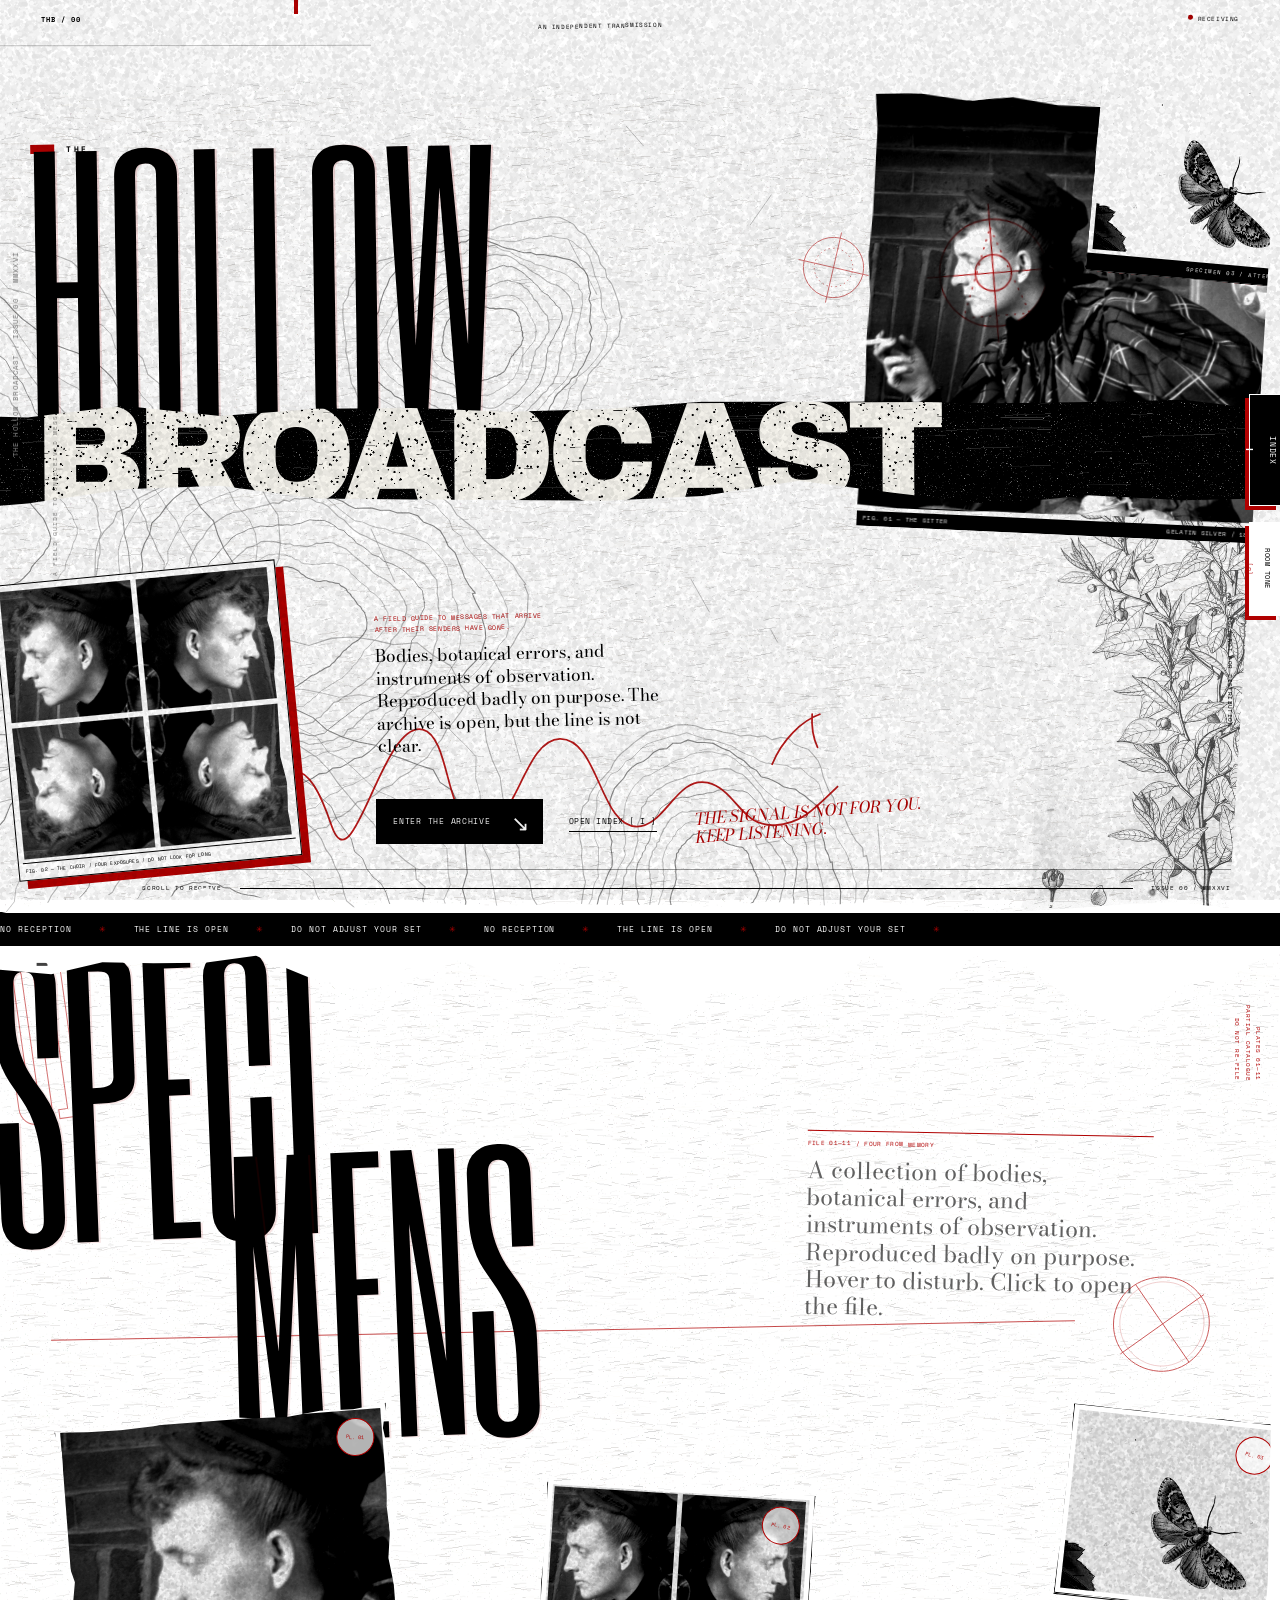
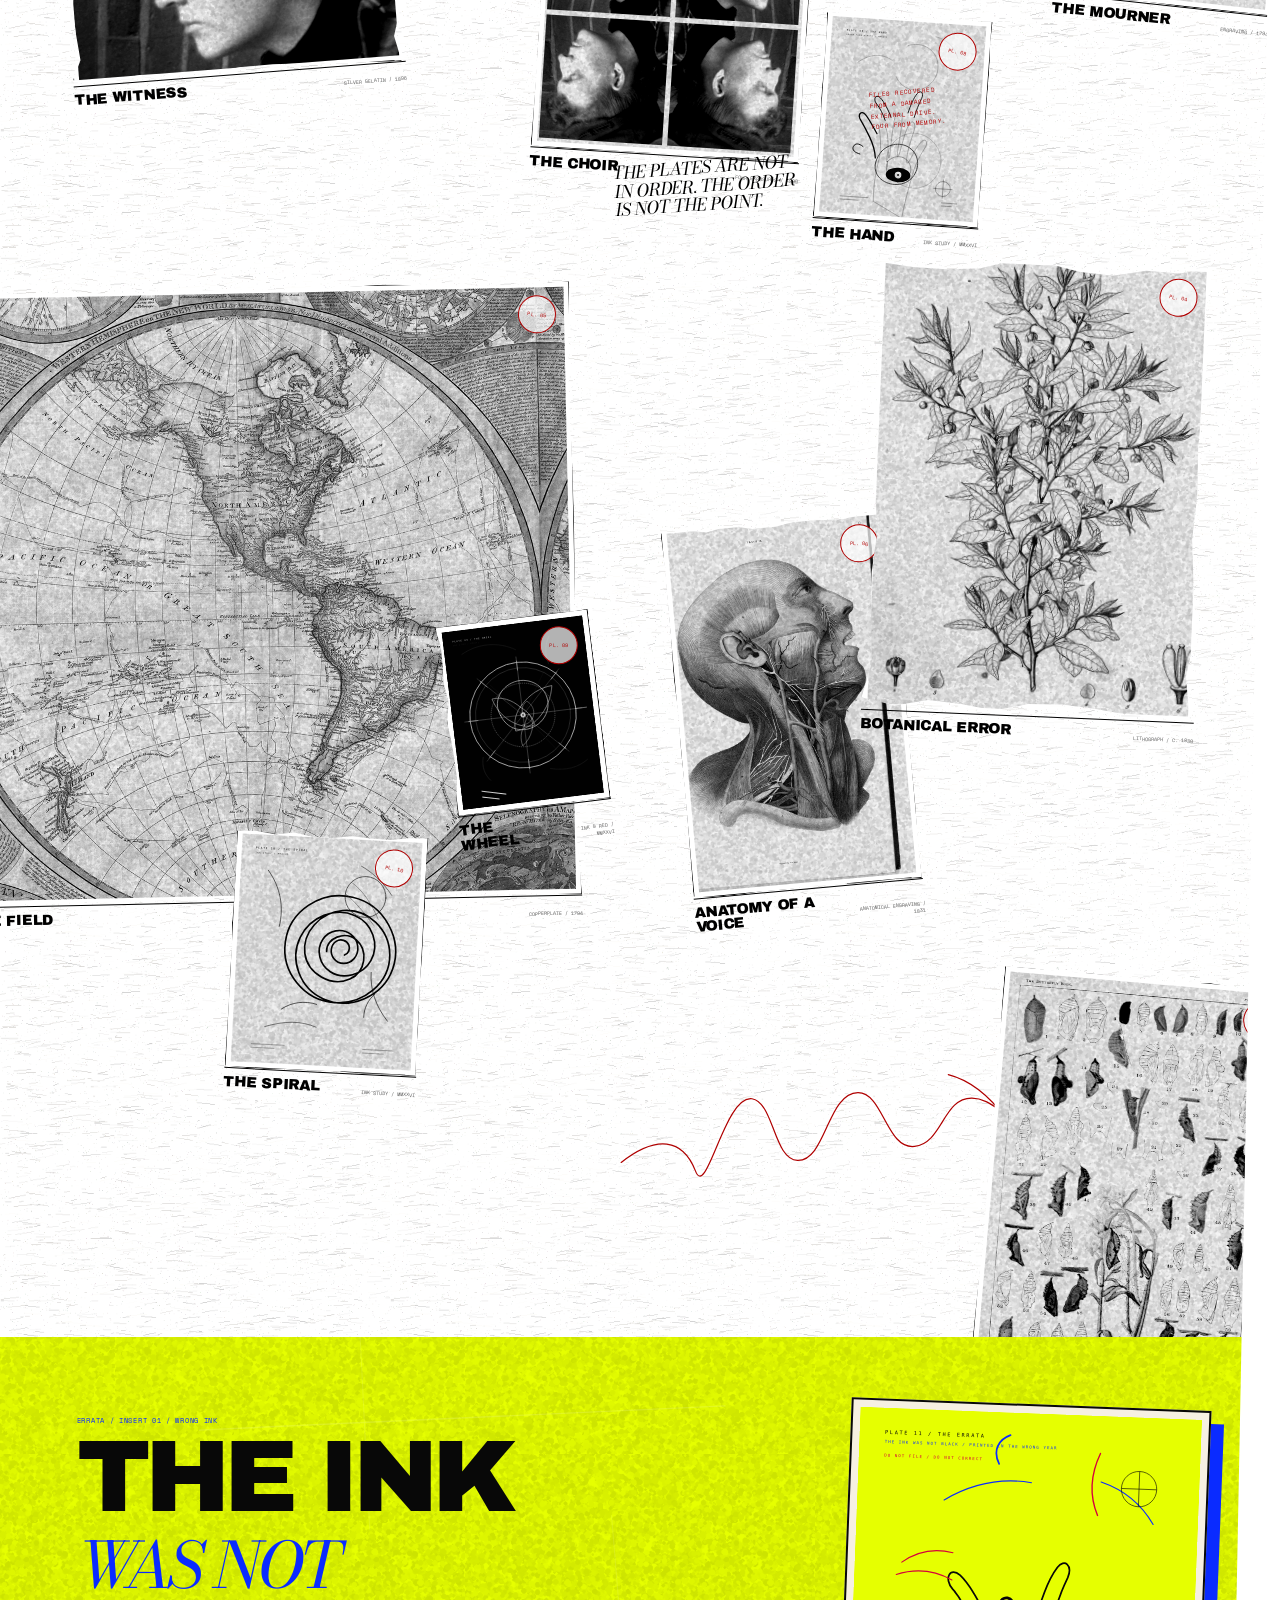
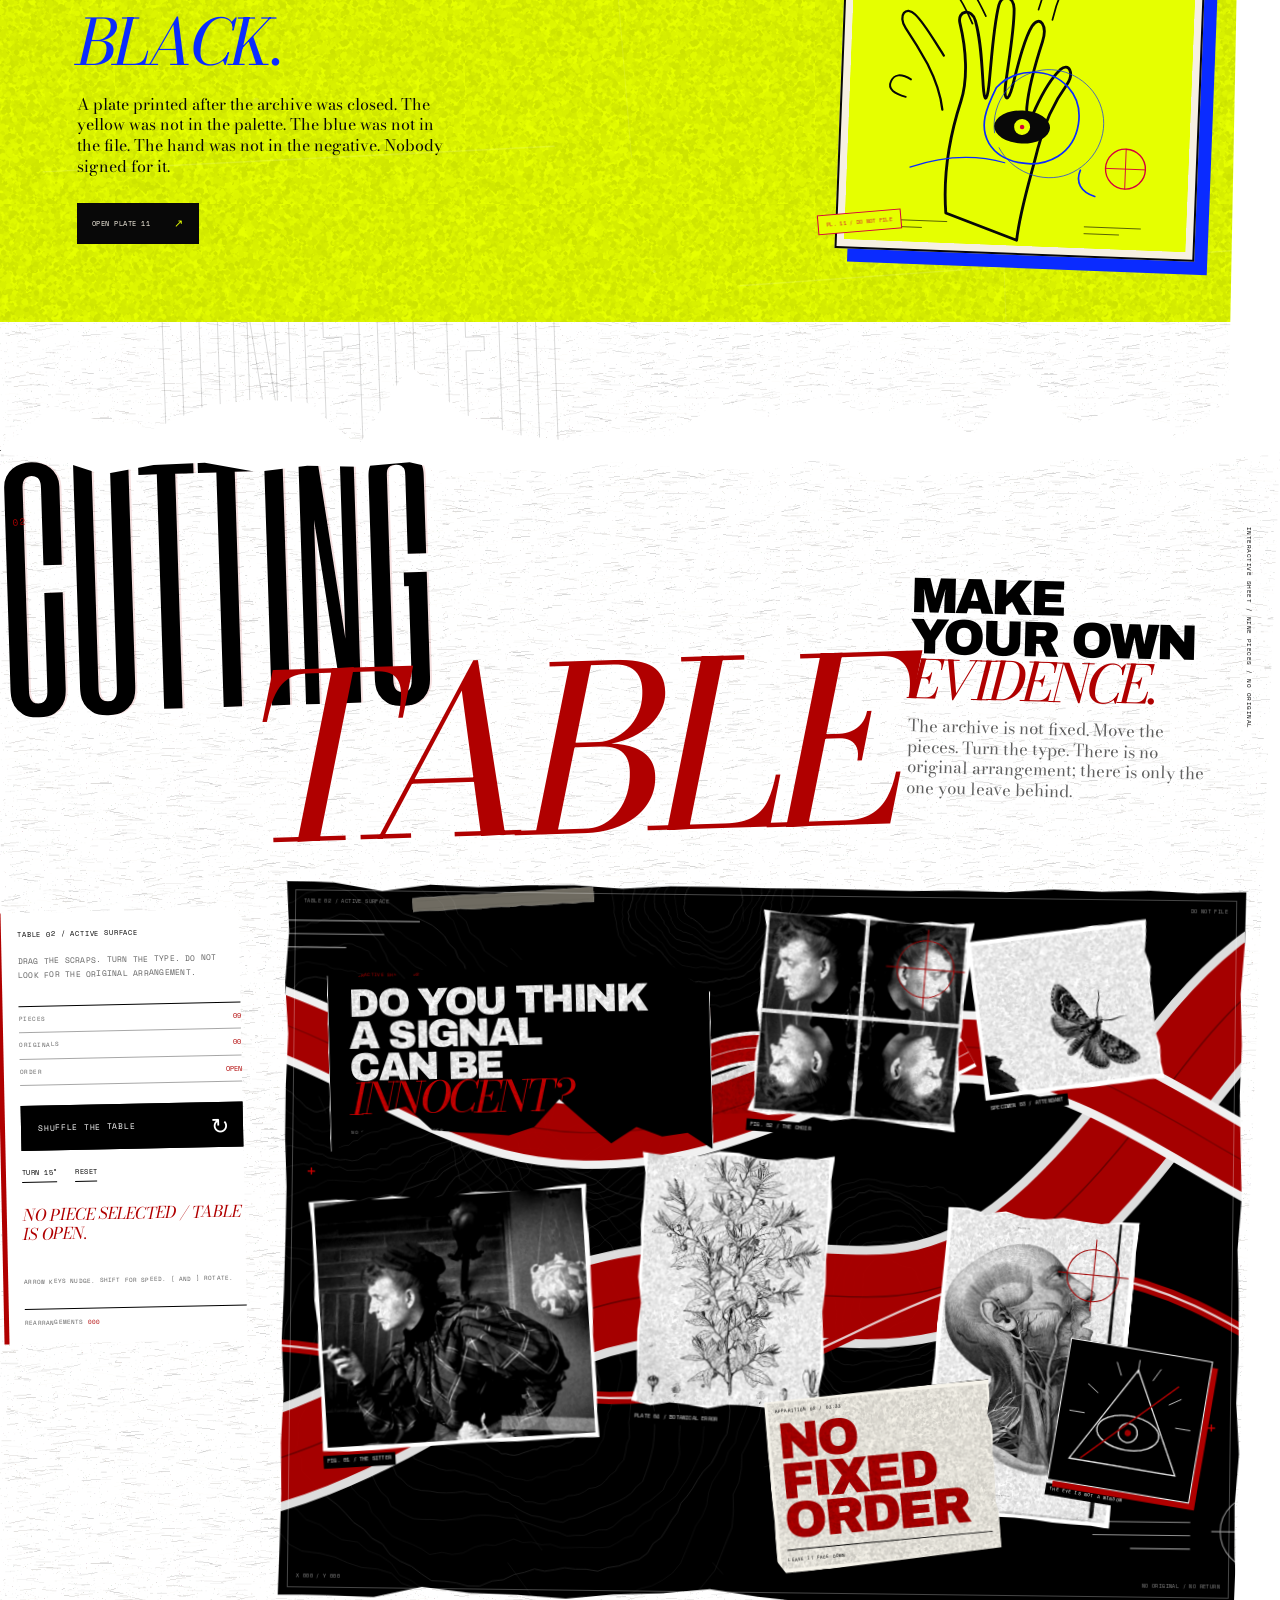
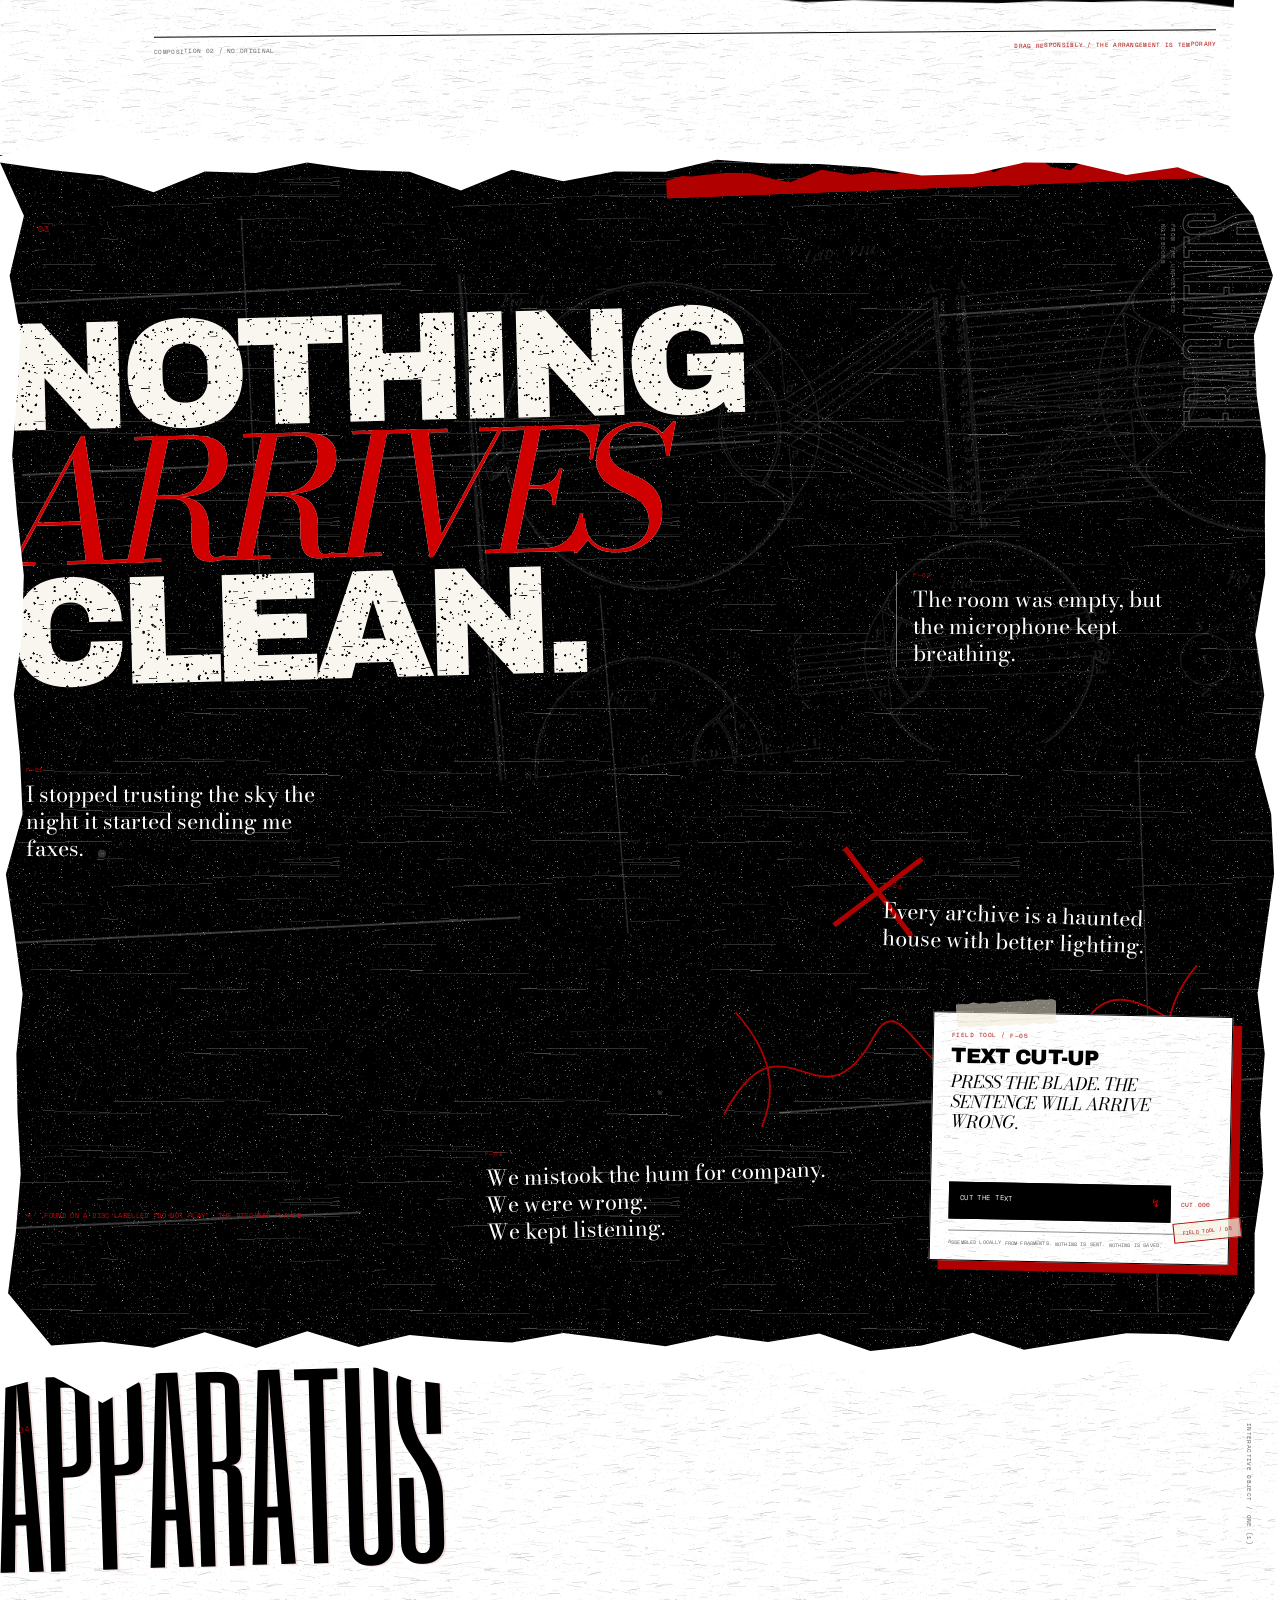
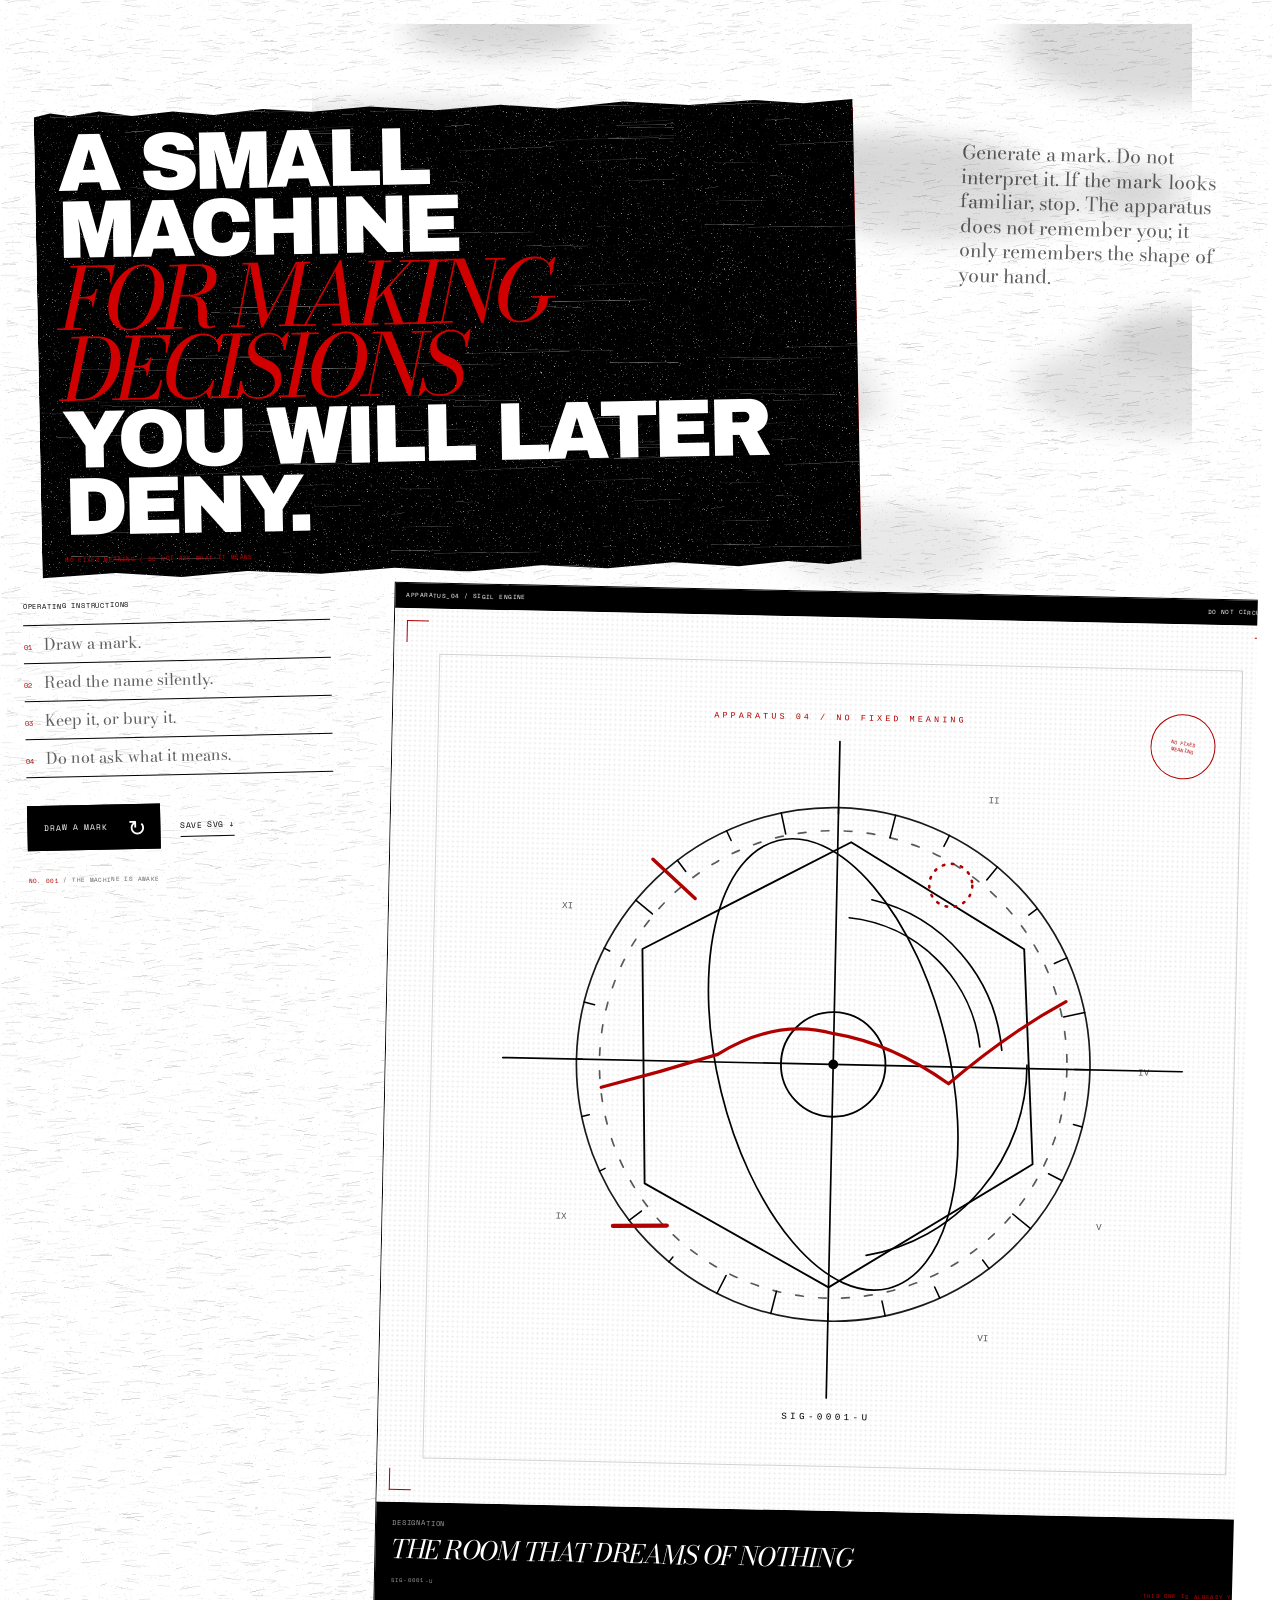
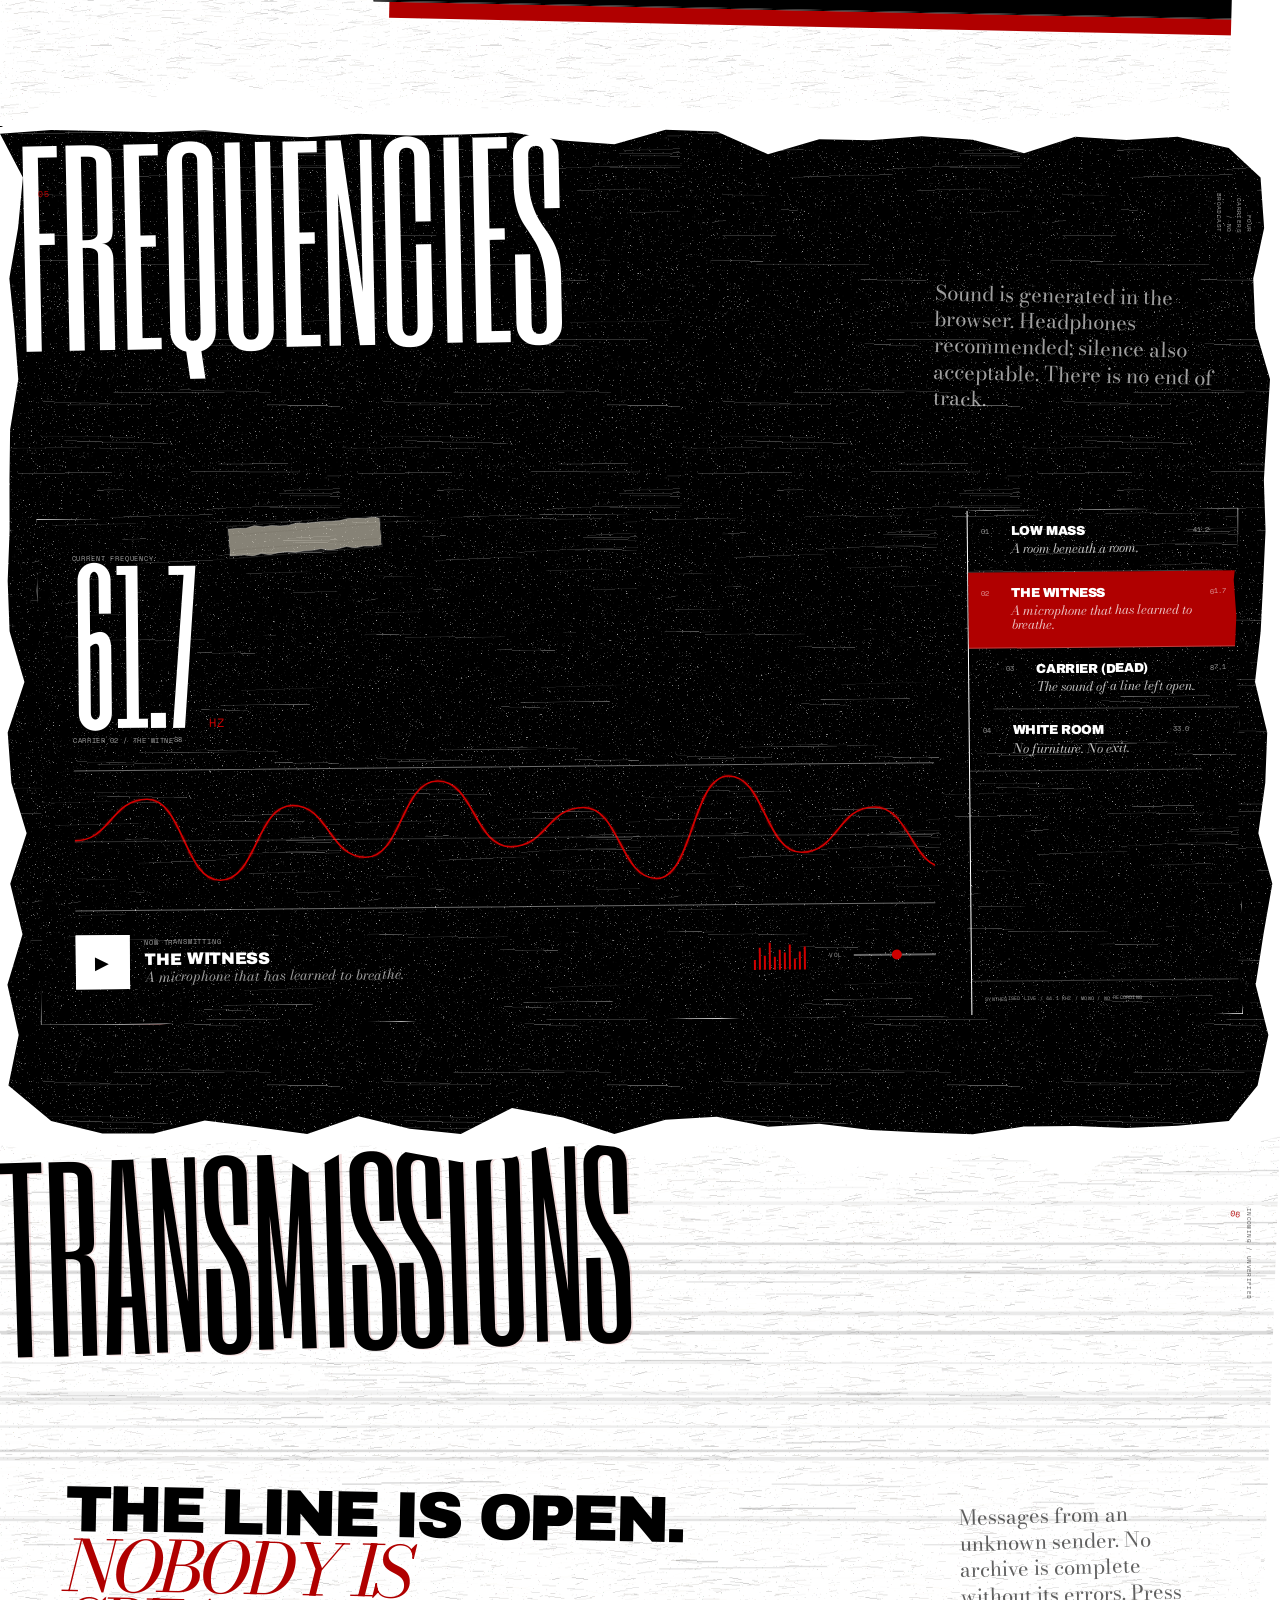
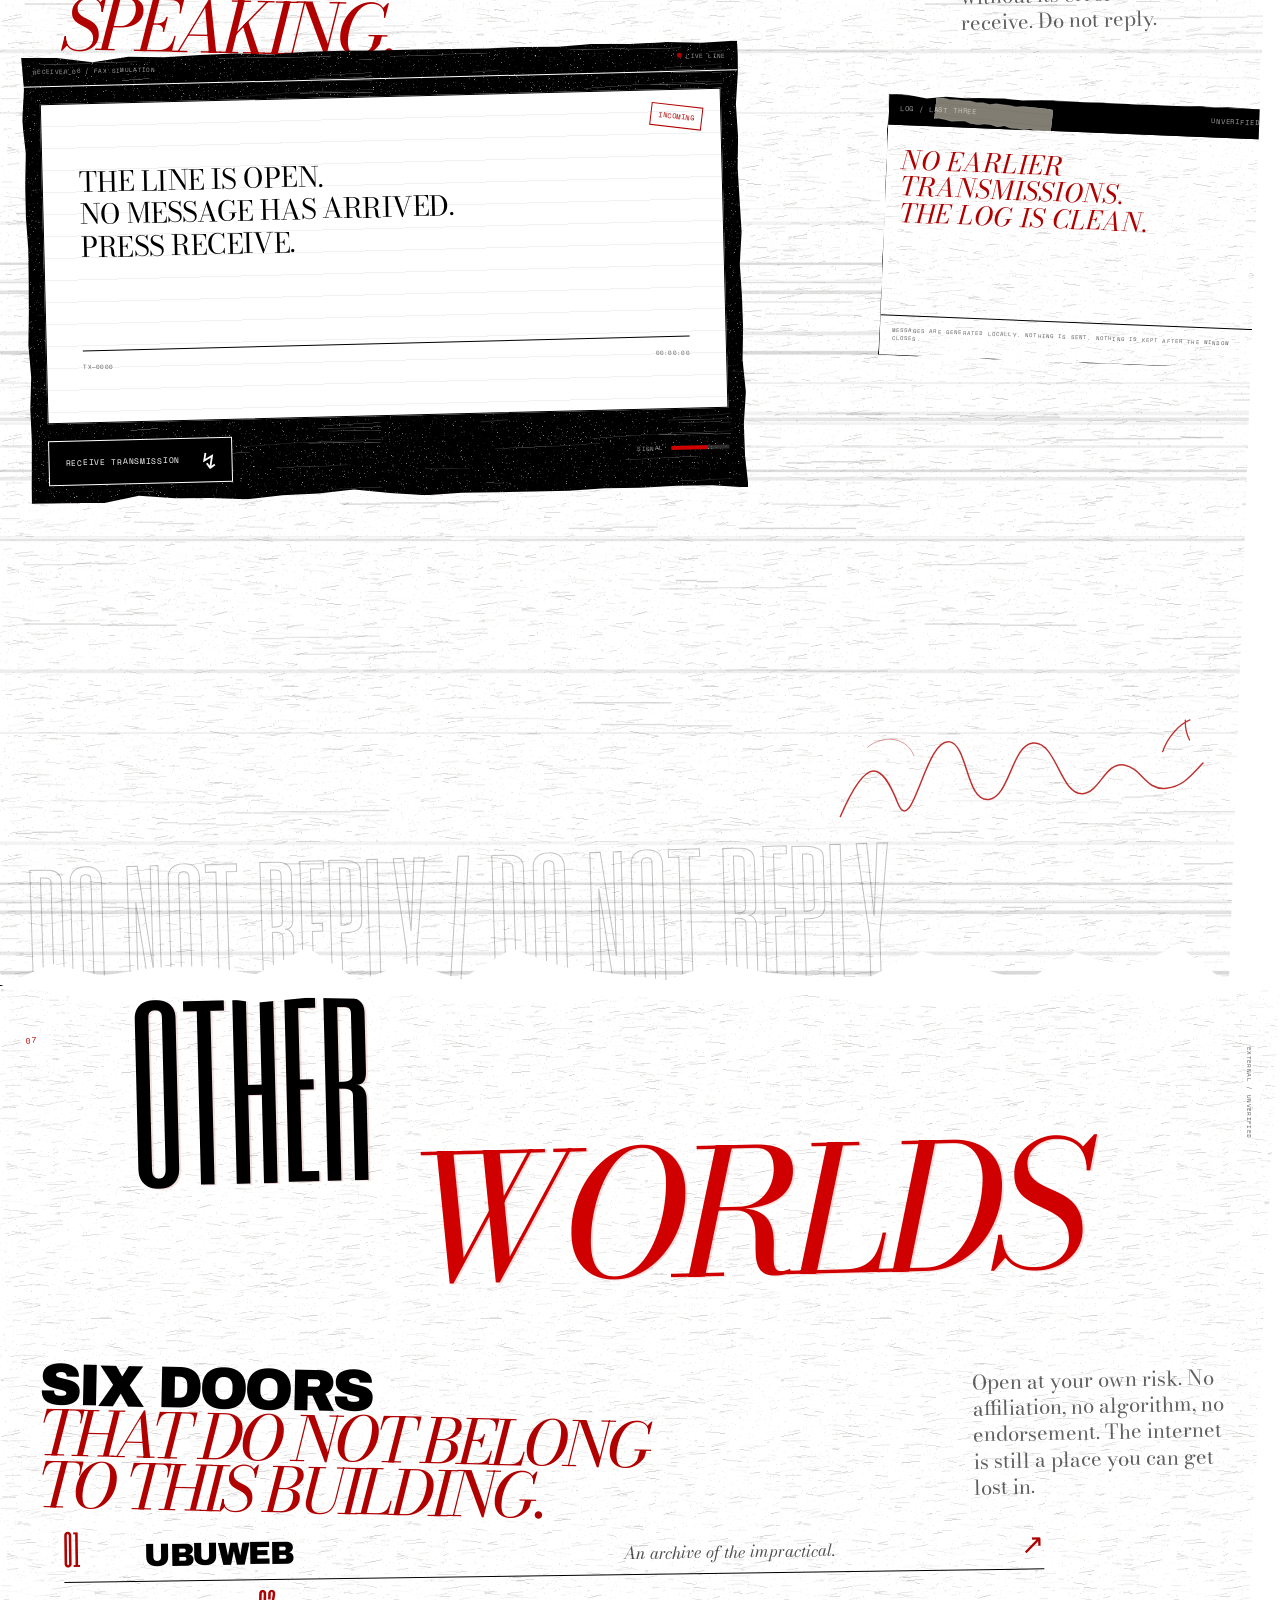
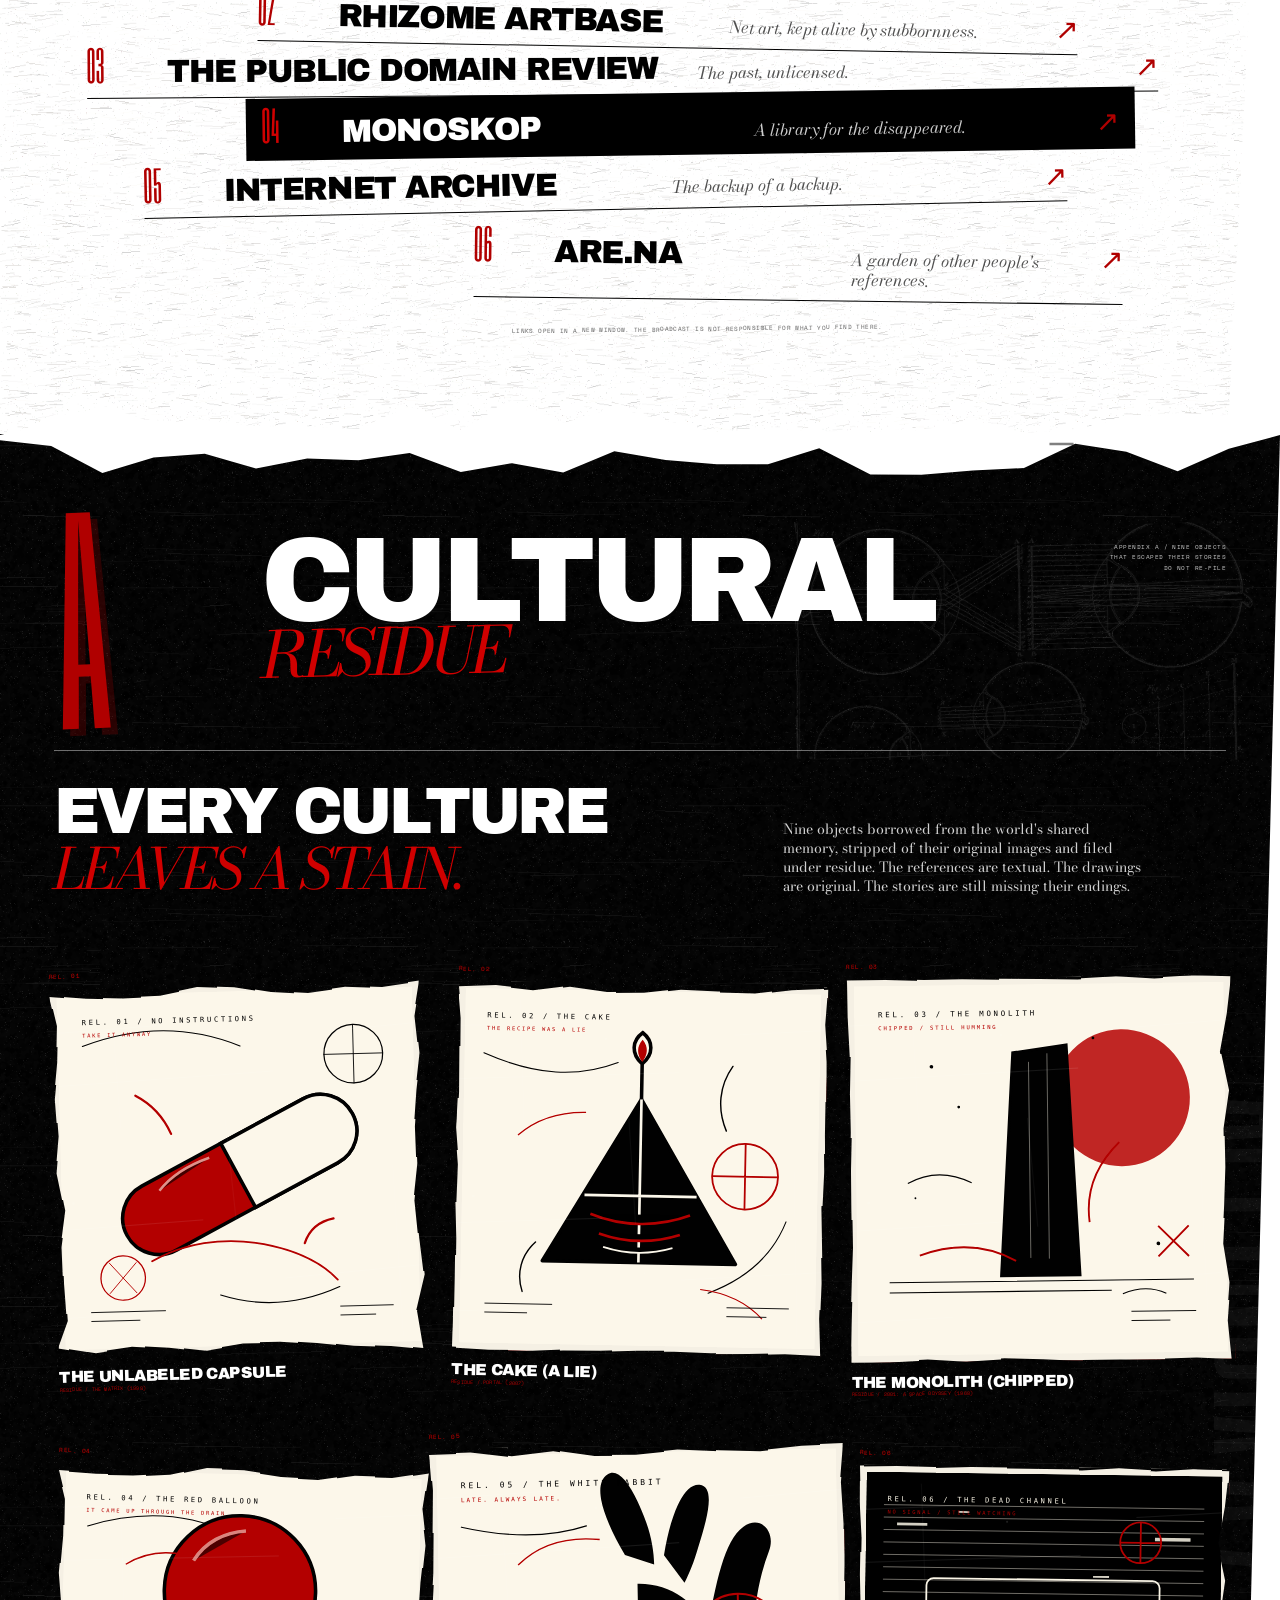
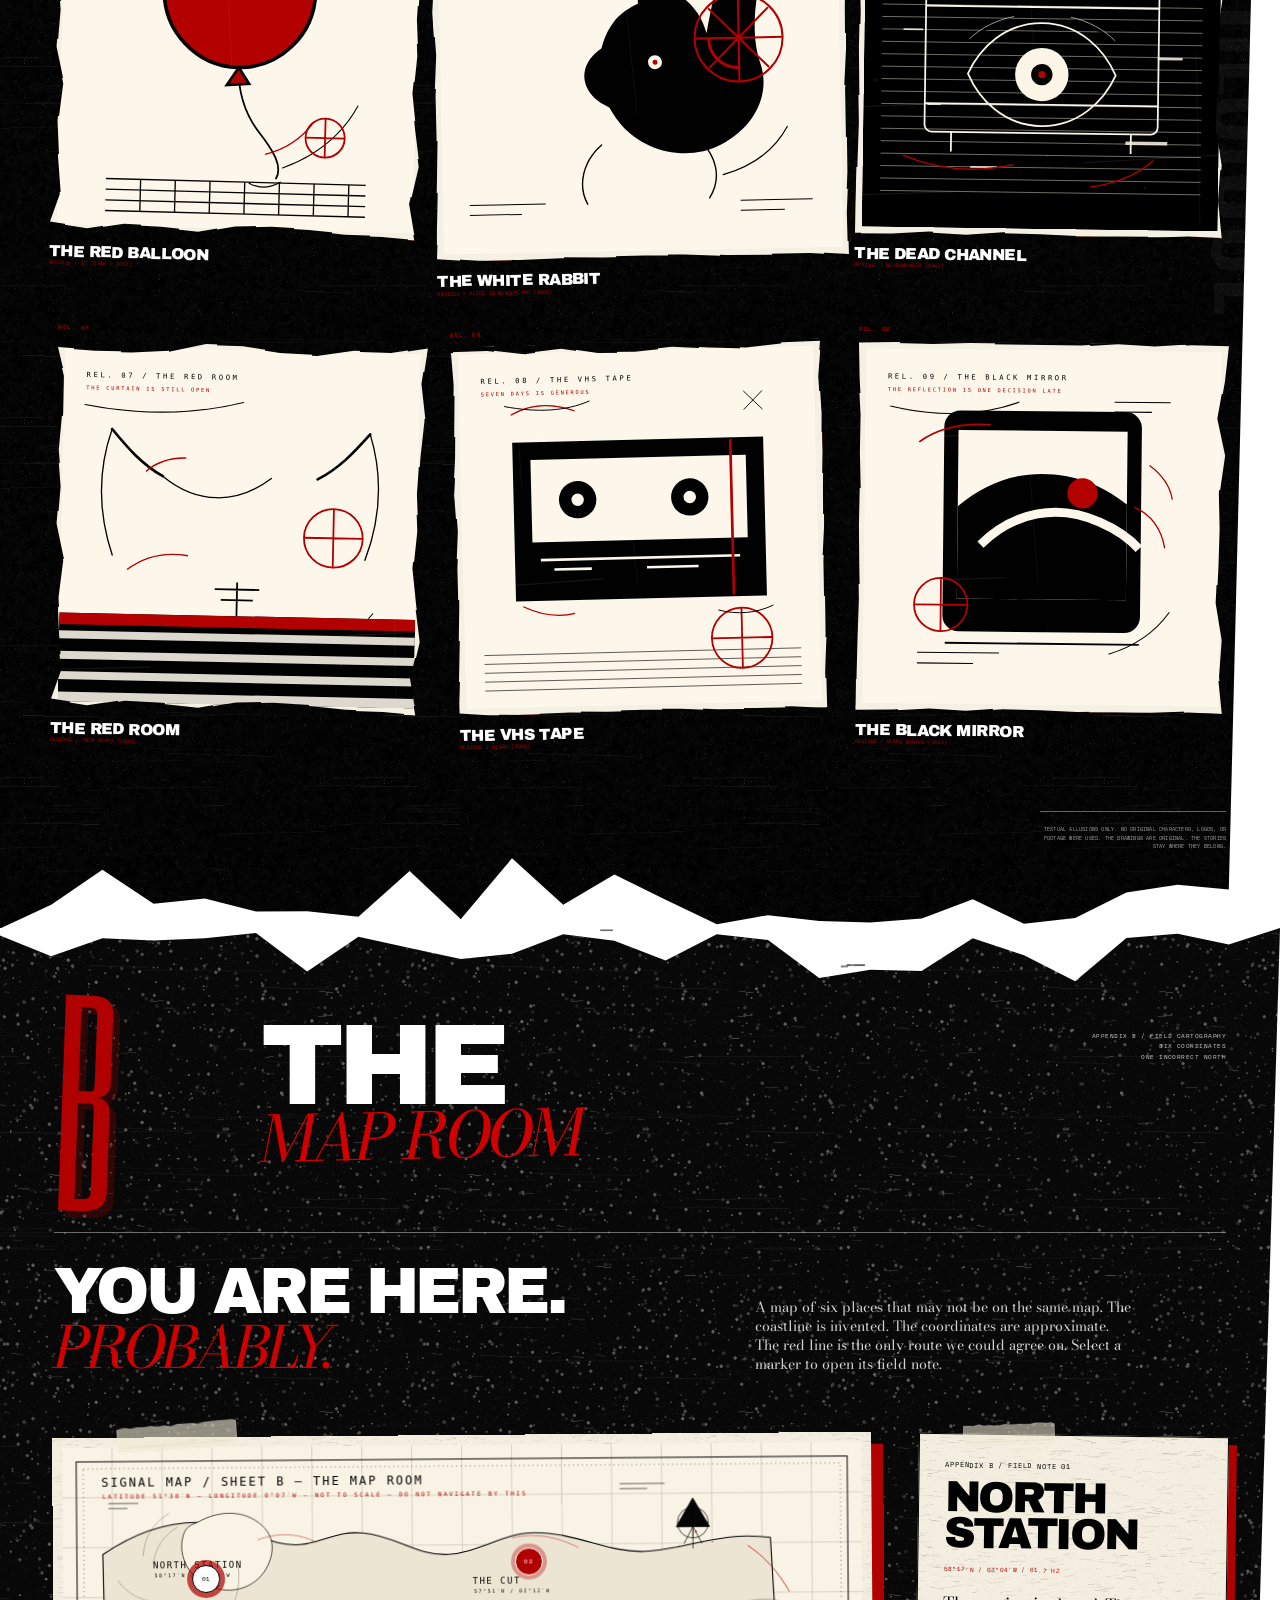
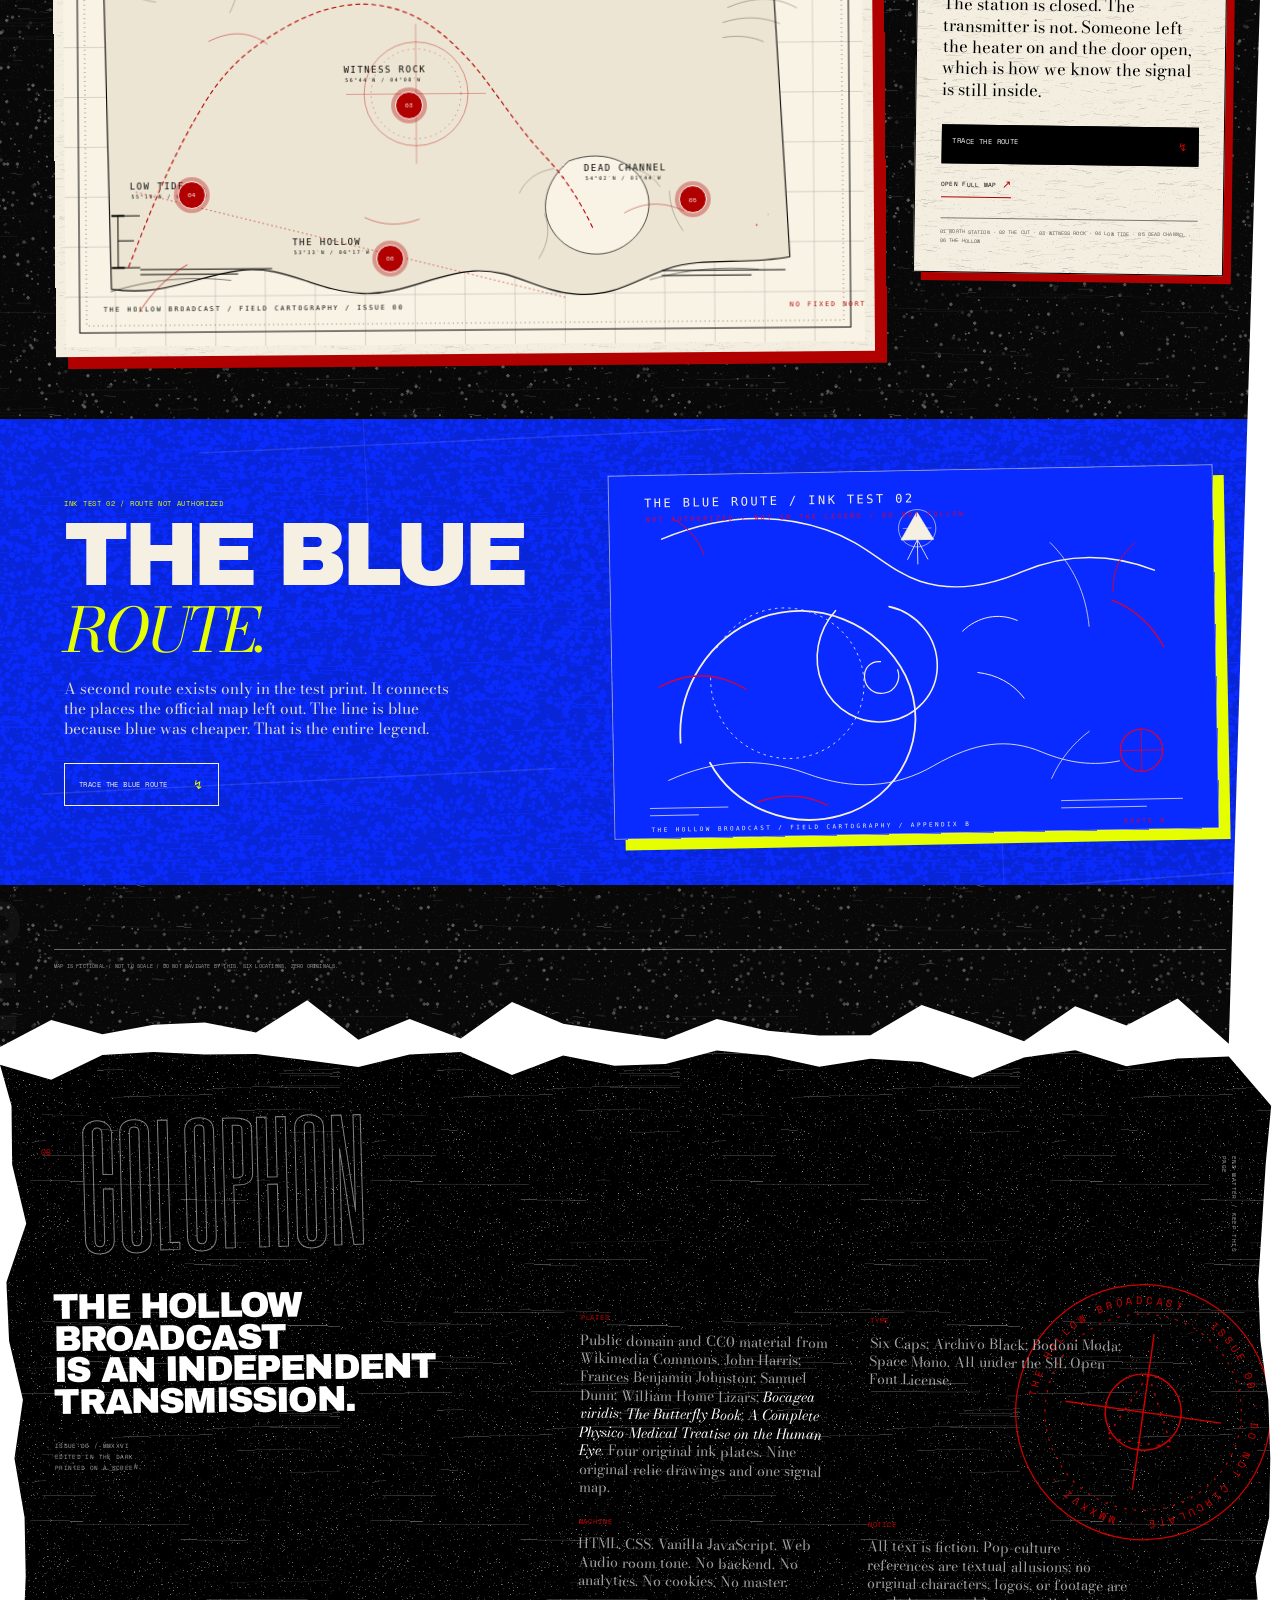
==== the-hollow-broadcast/index.html @ 081ae22c "Add bright errata and blue-route interruptions" ====
<!DOCTYPE html>
<html lang="en">
<head>
  <meta charset="UTF-8">
  <meta name="viewport" content="width=device-width, initial-scale=1.0">
  <title>The Hollow Broadcast — A Field Guide to Unreceived Messages</title>
  <meta name="description" content="An experimental transmission in eight parts, with two appendices: cultural residue and field cartography. Plates, an interactive cutting table, fragments, a sigil engine, frequencies, room tone, and other worlds. No cookies. No algorithm. No master.">
  <meta name="theme-color" content="#000000">
  <meta name="author" content="UNFILED- / The Hollow Broadcast">
  <meta name="application-name" content="The Hollow Broadcast">
  <meta property="og:type" content="website">
  <meta property="og:site_name" content="UNFILED-">
  <meta property="og:locale" content="en_US">
  <meta property="og:title" content="The Hollow Broadcast — A Field Guide to Unreceived Messages">
  <meta property="og:description" content="A field guide to messages that arrive after their senders have gone. An independent transmission in eight parts, plus appendices of cultural residue and field cartography.">
  <meta property="og:url" content="https://dmitrylelee.github.io/UNFILED-/">
  <meta property="og:image" content="https://dmitrylelee.github.io/UNFILED-/assets/og-cover.jpg">
  <meta property="og:image:secure_url" content="https://dmitrylelee.github.io/UNFILED-/assets/og-cover.jpg">
  <meta property="og:image:type" content="image/jpeg">
  <meta property="og:image:width" content="1200">
  <meta property="og:image:height" content="630">
  <meta property="og:image:alt" content="The Hollow Broadcast — a torn-paper and xerox cover with the title, portrait and moth.">
  <meta name="twitter:card" content="summary_large_image">
  <meta name="twitter:title" content="The Hollow Broadcast — A Field Guide to Unreceived Messages">
  <meta name="twitter:description" content="A field guide to messages that arrive after their senders have gone. An independent transmission in eight parts, plus appendices of cultural residue and field cartography.">
  <meta name="twitter:image" content="https://dmitrylelee.github.io/UNFILED-/assets/og-cover.jpg">
  <meta name="twitter:image:alt" content="The Hollow Broadcast — a torn-paper and xerox cover with the title, portrait and moth.">
  <link rel="canonical" href="https://dmitrylelee.github.io/UNFILED-/">
  <link rel="icon" href="assets/favicon.svg" type="image/svg+xml">
  <link rel="preload" href="assets/fonts/sixcaps-400.woff2" as="font" type="font/woff2" crossorigin>
  <link rel="preload" href="assets/fonts/archivoblack-400.woff2" as="font" type="font/woff2" crossorigin>
  <link rel="stylesheet" href="assets/fonts.css">
  <link rel="stylesheet" href="style.css">
  <link rel="stylesheet" href="chaos.css">
  <link rel="stylesheet" href="physical.css">
  <script>document.documentElement.classList.add('js');</script>
</head>
<body>
  <a class="skip-link" href="#main">Skip to the transmission</a>

  <div class="grain" aria-hidden="true"></div>
  <div class="xerox-screen" aria-hidden="true"></div>
  <div class="fold" aria-hidden="true"></div>
  <div class="edge-mark edge-mark--left" aria-hidden="true">THE HOLLOW BROADCAST / ISSUE 00 / MMXXVI</div>
  <div class="edge-mark edge-mark--right" aria-hidden="true">A FIELD GUIDE TO UNRECEIVED MESSAGES</div>

  <button class="index-tab" type="button" data-open-index aria-haspopup="dialog" aria-controls="indexDialog" title="Open the index (I)">
    <span class="index-tab__dot" aria-hidden="true"></span>
    <span>INDEX</span>
    <span class="index-tab__plus" aria-hidden="true">+</span>
  </button>

  <button class="tone-toggle" id="toneToggle" type="button" aria-pressed="false" aria-label="Toggle room tone" title="Toggle room tone (S)">
    <span class="tone-toggle__dot" aria-hidden="true"></span>
    <span class="tone-toggle__label">ROOM TONE</span>
    <span class="tone-toggle__key" aria-hidden="true">[S]</span>
  </button>

  <div class="audio-flag" id="audioFlag" hidden>
    <span class="rec-dot" aria-hidden="true"></span>
    <span class="audio-flag__text">FREQ <strong id="audioFlagFreq">61.7</strong> HZ</span>
    <button class="audio-flag__stop" id="audioFlagStop" type="button">STOP</button>
  </div>

  <header class="masthead">
    <span class="masthead__code">THB / 00</span>
    <span class="masthead__mid">AN INDEPENDENT TRANSMISSION</span>
    <span class="masthead__right"><span class="rec-dot rec-dot--blink" aria-hidden="true"></span> <span id="statusText">RECEIVING</span></span>
  </header>

  <main id="main">
    <section class="entrance" id="entrance" aria-labelledby="entranceTitle">
      <div class="entrance__stage">
        <div class="entrance__contour" aria-hidden="true">
          <img src="assets/svg/contour.svg" alt="" width="1400" height="1400">
        </div>

        <p class="entrance__vertical entrance__vertical--left" aria-hidden="true">A FIELD GUIDE TO UNRECEIVED MESSAGES / ISSUE 00</p>
        <p class="entrance__vertical entrance__vertical--right" aria-hidden="true">SIGNAL 61.7 HZ / NO REPLY / DO NOT ADJUST</p>

        <span class="entrance__coordinates" aria-hidden="true">51°30′N 0°07′W / 03:33:00</span>

        <h1 class="entrance__title" id="entranceTitle">
          <span class="entrance__the">THE</span>
          <span class="entrance__hollow">HOLLOW</span>
          <span class="entrance__band"><span>BROADCAST</span></span>
        </h1>

        <figure class="entrance__portrait">
          <img src="assets/img/portrait.jpg" alt="A woman in profile holding a cigarette, photographed in 1896" width="1200" height="1100">
          <figcaption class="entrance__portrait-caption">
            <span>FIG. 01 — THE SITTER</span>
            <span>GELATIN SILVER / 1896 / EYES DOWN</span>
          </figcaption>
          <span class="entrance__target" aria-hidden="true">
            <svg viewBox="0 0 200 200">
              <g fill="none" stroke="currentColor" stroke-width="1.6">
                <circle cx="100" cy="100" r="71"/>
                <circle cx="100" cy="100" r="24"/>
                <path d="M100 8v184M12 100h176"/>
                <path d="M100 40 144 157H56Z" stroke-dasharray="3 8"/>
              </g>
            </svg>
          </span>
        </figure>

        <button class="moth-trigger" type="button" aria-label="A moth. Do not touch." data-moth>
          <img src="assets/img/moth.jpg" alt="" width="780" height="680">
          <span class="moth-trigger__label" aria-hidden="true">SPECIMEN 03 / ATTENDANT</span>
        </button>

        <figure class="entrance__eye" aria-label="Four mirrored photographic studies of a woman's face">
          <img src="assets/img/eye-grid.jpg" alt="" width="1000" height="1000">
          <figcaption aria-hidden="true">FIG. 02 — THE CHOIR / FOUR EXPOSURES / DO NOT LOOK FOR LONG</figcaption>
        </figure>

        <figure class="entrance__flower" aria-hidden="true">
          <img src="assets/img/flower.webp" alt="" width="650" height="902">
          <figcaption>PLATE 04 / BOTANICAL ERROR</figcaption>
        </figure>

        <div class="entrance__intro">
          <p class="entrance__kicker">A FIELD GUIDE TO MESSAGES THAT ARRIVE<br>AFTER THEIR SENDERS HAVE GONE.</p>
          <p class="entrance__copy">Bodies, botanical errors, and instruments of observation. Reproduced badly on purpose. The archive is open, but the line is not clear.</p>
        </div>

        <div class="entrance__action">
          <a class="action-link" href="#specimens">
            <span class="action-link__label">ENTER THE ARCHIVE</span>
            <span class="action-link__arrow" aria-hidden="true">↘</span>
          </a>
          <button class="text-button" type="button" data-open-index>OPEN INDEX <span aria-hidden="true">[ I ]</span></button>
        </div>

        <p class="entrance__note entrance__note--a" aria-hidden="true">NO. 00 / NOT FOR DISTRIBUTION</p>
        <p class="entrance__note entrance__note--b" aria-hidden="true">THE SIGNAL IS NOT FOR YOU.<br>KEEP LISTENING.</p>

        <svg class="entrance__scribble" viewBox="0 0 900 260" aria-hidden="true">
          <path d="M9 206C75 72 104 97 133 182c28 84 66-138 119-124 38 10 28 132 77 128 45-4 55-115 101-116 50-1 52 114 100 114 37 0 52-66 92-57 38 9 43 58 88 55 35-2 53-23 81-50"/>
          <path d="M768 38c-23 8-49 33-62 65M758 38c-1 14 0 28 7 43"/>
        </svg>

        <svg class="entrance__mark" viewBox="0 0 120 120" aria-hidden="true">
          <g fill="none" stroke="currentColor" stroke-width="1.2">
            <circle cx="60" cy="60" r="47"/>
            <circle cx="60" cy="60" r="30" stroke-dasharray="2 5"/>
            <path d="M60 4v112M4 60h112"/>
          </g>
        </svg>
      </div>

      <div class="entrance__foot">
        <span>SCROLL TO RECEIVE</span>
        <span class="entrance__foot-line" aria-hidden="true"></span>
        <span>ISSUE 00 / MMXXVI</span>
      </div>
    </section>

    <div class="running-band" aria-hidden="true">
      <div class="running-band__track">
        <span>NO RECEPTION</span><span class="running-band__star">✳</span>
        <span>THE LINE IS OPEN</span><span class="running-band__star">✳</span>
        <span>DO NOT ADJUST YOUR SET</span><span class="running-band__star">✳</span>
        <span>NO RECEPTION</span><span class="running-band__star">✳</span>
        <span>THE LINE IS OPEN</span><span class="running-band__star">✳</span>
        <span>DO NOT ADJUST YOUR SET</span><span class="running-band__star">✳</span>
      </div>
    </div>

    <section class="sheet specimens" id="specimens" aria-labelledby="specimensTitle">
      <div class="specimens__masthead reveal">
        <span class="specimens__index" aria-hidden="true">01</span>
        <h2 class="specimens__title" id="specimensTitle" aria-label="Specimens">
          <span aria-hidden="true">SPECI</span>
          <span class="specimens__title-second" aria-hidden="true">MENS</span>
        </h2>
        <p class="specimens__catalogue" aria-hidden="true">PLATES 01—11<br>PARTIAL CATALOGUE<br>DO NOT RE-FILE</p>
        <p class="specimens__intro">A collection of bodies, botanical errors, and instruments of observation. Reproduced badly on purpose. Hover to disturb. Click to open the file.</p>
      </div>

      <div class="plate-field">
        <button class="plate plate--witness reveal" type="button" data-plate="witness" aria-haspopup="dialog">
          <span class="plate__figure">
            <img src="assets/img/eye.jpg" alt="" width="820" height="633" loading="lazy">
            <span class="plate__open" aria-hidden="true">OPEN FILE ↗</span>
            <span class="plate__stamp" aria-hidden="true">PL. 01</span>
          </span>
          <span class="plate__caption">
            <span class="plate__title">THE WITNESS</span>
            <span class="plate__meta">SILVER GELATIN / 1896</span>
          </span>
        </button>

        <button class="plate plate--choir reveal" type="button" data-plate="choir" aria-haspopup="dialog">
          <span class="plate__figure">
            <img src="assets/img/eye-grid.jpg" alt="" width="1000" height="1000" loading="lazy">
            <span class="plate__open" aria-hidden="true">OPEN FILE ↗</span>
            <span class="plate__stamp" aria-hidden="true">PL. 02</span>
          </span>
          <span class="plate__caption">
            <span class="plate__title">THE CHOIR</span>
            <span class="plate__meta">FOUR EXPOSURES / 1896</span>
          </span>
        </button>

        <button class="plate plate--moth reveal" type="button" data-plate="moth" aria-haspopup="dialog">
          <span class="plate__figure">
            <img src="assets/img/moth.jpg" alt="" width="780" height="680" loading="lazy">
            <span class="plate__open" aria-hidden="true">OPEN FILE ↗</span>
            <span class="plate__stamp" aria-hidden="true">PL. 03</span>
          </span>
          <span class="plate__caption">
            <span class="plate__title">THE MOURNER</span>
            <span class="plate__meta">ENGRAVING / 1794</span>
          </span>
        </button>

        <button class="plate plate--flower reveal" type="button" data-plate="flower" aria-haspopup="dialog">
          <span class="plate__figure">
            <img src="assets/img/flower.webp" alt="" width="650" height="902" loading="lazy">
            <span class="plate__open" aria-hidden="true">OPEN FILE ↗</span>
            <span class="plate__stamp" aria-hidden="true">PL. 04</span>
          </span>
          <span class="plate__caption">
            <span class="plate__title">BOTANICAL ERROR</span>
            <span class="plate__meta">LITHOGRAPH / C. 1830</span>
          </span>
        </button>

        <button class="plate plate--map reveal" type="button" data-plate="map" aria-haspopup="dialog">
          <span class="plate__figure">
            <img src="assets/img/map.jpg" alt="" width="1000" height="1000" loading="lazy">
            <span class="plate__open" aria-hidden="true">OPEN FILE ↗</span>
            <span class="plate__stamp" aria-hidden="true">PL. 05</span>
          </span>
          <span class="plate__caption">
            <span class="plate__title">THE FIELD</span>
            <span class="plate__meta">COPPERPLATE / 1794</span>
          </span>
        </button>

        <button class="plate plate--head reveal" type="button" data-plate="head" aria-haspopup="dialog">
          <span class="plate__figure">
            <img src="assets/img/head.jpg" alt="" width="760" height="1252" loading="lazy">
            <span class="plate__open" aria-hidden="true">OPEN FILE ↗</span>
            <span class="plate__stamp" aria-hidden="true">PL. 06</span>
          </span>
          <span class="plate__caption">
            <span class="plate__title">ANATOMY OF A VOICE</span>
            <span class="plate__meta">ANATOMICAL ENGRAVING / 1831</span>
          </span>
        </button>

        <button class="plate plate--swarm reveal" type="button" data-plate="swarm" aria-haspopup="dialog">
          <span class="plate__figure">
            <img src="assets/img/butterfly.jpg" alt="" width="880" height="1219" loading="lazy">
            <span class="plate__open" aria-hidden="true">OPEN FILE ↗</span>
            <span class="plate__stamp" aria-hidden="true">PL. 07</span>
          </span>
          <span class="plate__caption">
            <span class="plate__title">THE SWARM</span>
            <span class="plate__meta">CHROMOLITHOGRAPH / 1898</span>
          </span>
        </button>


        <button class="plate plate--hand reveal" type="button" data-plate="hand" aria-haspopup="dialog">
          <span class="plate__figure">
            <img src="assets/svg/plate-hand.svg" alt="" width="600" height="760" loading="eager">
            <span class="plate__open" aria-hidden="true">OPEN FILE ↗</span>
            <span class="plate__stamp" aria-hidden="true">PL. 08</span>
          </span>
          <span class="plate__caption">
            <span class="plate__title">THE HAND</span>
            <span class="plate__meta">INK STUDY / MMXXVI</span>
          </span>
        </button>

        <button class="plate plate--wheel reveal" type="button" data-plate="wheel" aria-haspopup="dialog">
          <span class="plate__figure">
            <img src="assets/svg/plate-wheel.svg" alt="" width="600" height="760" loading="eager">
            <span class="plate__open" aria-hidden="true">OPEN FILE ↗</span>
            <span class="plate__stamp" aria-hidden="true">PL. 09</span>
          </span>
          <span class="plate__caption">
            <span class="plate__title">THE WHEEL</span>
            <span class="plate__meta">INK &amp; RED / MMXXVI</span>
          </span>
        </button>

        <button class="plate plate--spiral reveal" type="button" data-plate="spiral" aria-haspopup="dialog">
          <span class="plate__figure">
            <img src="assets/svg/plate-spiral.svg" alt="" width="600" height="760" loading="eager">
            <span class="plate__open" aria-hidden="true">OPEN FILE ↗</span>
            <span class="plate__stamp" aria-hidden="true">PL. 10</span>
          </span>
          <span class="plate__caption">
            <span class="plate__title">THE SPIRAL</span>
            <span class="plate__meta">INK STUDY / MMXXVI</span>
          </span>
        </button>

        <p class="plate-field__aside" aria-hidden="true">FILES RECOVERED<br>FROM A DAMAGED<br>EXTERNAL DRIVE.<br>FOUR FROM MEMORY.</p>
        <p class="plate-field__note" aria-hidden="true">THE PLATES ARE NOT<br>IN ORDER. THE ORDER<br>IS NOT THE POINT.</p>
        <svg class="plate-field__scribble" viewBox="0 0 700 260" aria-hidden="true">
          <path d="M8 195c61-43 104-34 122 20 16 51 55-123 100-114 36 8 31 103 70 106 47 4 55-109 106-107 42 2 42 97 89 94 47-3 51-78 99-75 38 2 55 47 98 42"/>
          <path d="M557 78c35 11 67 40 91 77M636 150l12-2-7-18"/>
        </svg>
      </div>

      <aside class="errata" aria-labelledby="errataTitle">
        <div class="errata__copy">
          <p class="errata__kicker">ERRATA / INSERT 01 / WRONG INK</p>
          <h3 class="errata__title" id="errataTitle">THE INK<br><em>WAS NOT<br>BLACK.</em></h3>
          <p class="errata__text">A plate printed after the archive was closed. The yellow was not in the palette. The blue was not in the file. The hand was not in the negative. Nobody signed for it.</p>
          <button class="errata__open" type="button" data-plate="errata">OPEN PLATE 11 <span aria-hidden="true">↗</span></button>
        </div>
        <button class="errata__figure" type="button" data-plate="errata" aria-label="Open errata plate 11">
          <img src="assets/svg/plate-errata.svg" alt="A bright yellow errata plate with a rough black hand, an eye, blue scribbles and red registration marks." width="600" height="760" loading="eager">
          <span class="errata__stamp" aria-hidden="true">PL. 11 / DO NOT FILE</span>
        </button>
        <span class="errata__side" aria-hidden="true">ERRATA / PRINTED IN THE WRONG YEAR / DO NOT CORRECT</span>
      </aside>
    </section>

    <section class="sheet cutting" id="cutting-table" aria-labelledby="cuttingTitle">
      <div class="cutting__masthead reveal">
        <span class="cutting__index" aria-hidden="true">02</span>
        <h2 class="cutting__title" id="cuttingTitle"><span>CUTTING</span><em>TABLE</em></h2>
        <p class="cutting__catalogue" aria-hidden="true">INTERACTIVE SHEET / NINE PIECES / NO ORIGINAL</p>
      </div>

      <div class="cutting__intro reveal">
        <p class="cutting__display">MAKE YOUR OWN<br><em>EVIDENCE.</em></p>
        <p class="cutting__copy">The archive is not fixed. Move the pieces. Turn the type. There is no original arrangement; there is only the one you leave behind.</p>
      </div>

      <div class="cutting__layout">
        <aside class="cutting__controls reveal">
          <p class="micro-label">TABLE 02 / ACTIVE SURFACE</p>
          <p class="cutting__instructions">Drag the scraps. Turn the type. Do not look for the original arrangement.</p>

          <dl class="cutting__specs">
            <div><dt>PIECES</dt><dd>09</dd></div>
            <div><dt>ORIGINALS</dt><dd>00</dd></div>
            <div><dt>ORDER</dt><dd>OPEN</dd></div>
          </dl>

          <div class="cutting__buttons">
            <button class="action-link" id="tableShuffle" type="button">
              <span class="action-link__label">SHUFFLE THE TABLE</span>
              <span class="action-link__arrow" aria-hidden="true">↻</span>
            </button>
            <button class="text-button" id="tableTurn" type="button">TURN 15°</button>
            <button class="text-button" id="tableReset" type="button">RESET</button>
          </div>

          <p class="cutting__status" id="tableStatus" aria-live="polite">NO PIECE SELECTED / TABLE IS OPEN.</p>
          <p class="cutting__hint">ARROW KEYS NUDGE. SHIFT FOR SPEED. [ AND ] ROTATE.</p>
          <p class="cutting__counter">REARRANGEMENTS <span id="tableCount">000</span></p>
        </aside>

        <div class="cutting-board" id="cuttingBoard" role="group" aria-label="Interactive composition table. Drag the scraps; use arrow keys and bracket keys when a scrap is focused.">
          <div class="cutting-board__bg" aria-hidden="true">
            <img class="cutting-board__contour" src="assets/svg/contour.svg" alt="" width="1400" height="1400">
            <img class="cutting-board__ribbons" src="assets/svg/ribbons.svg" alt="" width="1000" height="700">
            <span class="cutting-board__label cutting-board__label--tl">TABLE 02 / ACTIVE SURFACE</span>
            <span class="cutting-board__label cutting-board__label--tr">DO NOT FILE</span>
            <span class="cutting-board__label cutting-board__label--bl">X 000 / Y 000</span>
            <span class="cutting-board__label cutting-board__label--br">NO ORIGINAL / NO RETURN</span>
            <span class="cutting-board__cross cutting-board__cross--a">+</span>
            <span class="cutting-board__cross cutting-board__cross--b">+</span>
          </div>

          <div class="scrap scrap--manifesto" tabindex="0" role="group" aria-roledescription="draggable scrap" aria-label="Manifesto scrap: Do you think a signal can be innocent?" data-x=".045" data-y=".09" data-rot="-2" data-w=".40" style="--x:.045;--y:.09;--w:.40;--r:-2deg;">
            <div class="scrap__inner scrap__inner--manifesto">
              <span class="manifesto__kicker">INTERACTIVE SHEET / 02</span>
              <p>DO YOU THINK<br>A SIGNAL<br>CAN BE<br><em>INNOCENT?</em></p>
              <span class="manifesto__foot">NO ORIGINAL / NO FIXED ORDER</span>
            </div>
          </div>

          <div class="scrap scrap--portrait" tabindex="0" role="group" aria-roledescription="draggable scrap" aria-label="Portrait scrap: the sitter" data-x=".035" data-y=".43" data-rot="-4" data-w=".29" style="--x:.035;--y:.43;--w:.29;--r:-4deg;">
            <div class="scrap__inner">
              <img src="assets/img/portrait.jpg" alt="" width="1200" height="1100" loading="lazy">
              <span class="scrap__tape scrap__tape--top" aria-hidden="true"></span>
              <span class="scrap__tape scrap__tape--bottom" aria-hidden="true"></span>
            </div>
            <span class="scrap__tag">FIG. 01 / THE SITTER</span>
          </div>

          <div class="scrap scrap--choir" tabindex="0" role="group" aria-roledescription="draggable scrap" aria-label="Choir scrap: four mirrored exposures" data-x=".49" data-y=".035" data-rot="4" data-w=".22" style="--x:.49;--y:.035;--w:.22;--r:4deg;">
            <div class="scrap__inner">
              <img src="assets/img/eye-grid.jpg" alt="" width="1000" height="1000" loading="lazy">
              <span class="scrap__red-ring" aria-hidden="true"></span>
            </div>
            <span class="scrap__tag">FIG. 02 / THE CHOIR</span>
          </div>

          <div class="scrap scrap--moth" tabindex="0" role="group" aria-roledescription="draggable scrap" aria-label="Moth scrap: the attendant" data-x=".72" data-y=".055" data-rot="-8" data-w=".19" style="--x:.72;--y:.055;--w:.19;--r:-8deg;">
            <div class="scrap__inner">
              <img src="assets/img/moth.jpg" alt="" width="780" height="680" loading="lazy">
              <span class="scrap__tape scrap__tape--top" aria-hidden="true"></span>
            </div>
            <span class="scrap__tag">SPECIMEN 03 / ATTENDANT</span>
          </div>

          <div class="scrap scrap--head" tabindex="0" role="group" aria-roledescription="draggable scrap" aria-label="Anatomical head scrap" data-x=".68" data-y=".45" data-rot="5" data-w=".20" style="--x:.68;--y:.45;--w:.20;--r:5deg;">
            <div class="scrap__inner">
              <img src="assets/img/head.jpg" alt="" width="760" height="1252" loading="lazy">
              <span class="scrap__red-ring" aria-hidden="true"></span>
            </div>
            <span class="scrap__tag">PLATE 06 / A VOICE</span>
          </div>

          <div class="scrap scrap--flower" tabindex="0" role="group" aria-roledescription="draggable scrap" aria-label="Botanical scrap" data-x=".37" data-y=".37" data-rot="2" data-w=".20" style="--x:.37;--y:.37;--w:.20;--r:2deg;">
            <div class="scrap__inner scrap__inner--flower">
              <img src="assets/img/flower.webp" alt="" width="650" height="902" loading="lazy">
              <span class="scrap__tape scrap__tape--bottom" aria-hidden="true"></span>
            </div>
            <span class="scrap__tag">PLATE 04 / BOTANICAL ERROR</span>
          </div>

          <div class="scrap scrap--ribbon" tabindex="0" role="group" aria-roledescription="draggable scrap" aria-label="Red ribbon scrap" data-x=".35" data-y=".17" data-rot="-3" data-w=".35" style="--x:.35;--y:.17;--w:.35;--r:-3deg;">
            <div class="scrap__inner scrap__inner--ribbon">
              <svg viewBox="0 0 500 160" aria-hidden="true">
                <path d="M-20 123C96 102 139 38 246 62 347 84 380 146 520 76" fill="none" stroke="#ffffff" stroke-width="49"/>
                <path d="M-20 123C96 102 139 38 246 62 347 84 380 146 520 76" fill="none" stroke="#b00000" stroke-width="38"/>
                <path d="M-20 123C96 102 139 38 246 62 347 84 380 146 520 76" fill="none" stroke="#ffffff" stroke-width="1.4" opacity=".8"/>
              </svg>
              <span class="scrap__ribbon-label">THE SIGNAL IS A MATERIAL</span>
            </div>
          </div>

          <div class="scrap scrap--eye" tabindex="0" role="group" aria-roledescription="draggable scrap" aria-label="Eye triangle scrap" data-x=".81" data-y=".64" data-rot="9" data-w=".15" style="--x:.81;--y:.64;--w:.15;--r:9deg;">
            <div class="scrap__inner scrap__inner--eye">
              <svg viewBox="0 0 200 200" aria-hidden="true">
                <path d="M100 20 184 174H16Z" fill="none" stroke="#ffffff" stroke-width="2"/>
                <ellipse cx="100" cy="120" rx="49" ry="27" fill="none" stroke="#ffffff" stroke-width="2"/>
                <circle cx="100" cy="120" r="15" fill="none" stroke="#ffffff" stroke-width="2"/>
                <circle cx="100" cy="120" r="5" fill="#b00000"/>
                <g stroke="#ffffff" stroke-width="1.2">
                  <path d="M100 4v22M65 13l10 20M135 13l-10 20M26 54l18 12M174 54l-18 12M4 100h24M196 100h-24"/>
                </g>
                <path d="M33 171 167 35" stroke="#b00000" stroke-width="2.4"/>
              </svg>
            </div>
            <span class="scrap__tag">THE EYE IS NOT A WINDOW</span>
          </div>

          <div class="scrap scrap--tape" tabindex="0" role="group" aria-roledescription="draggable scrap" aria-label="Taped label scrap: no fixed order" data-x=".51" data-y=".70" data-rot="-6" data-w=".24" style="--x:.51;--y:.70;--w:.24;--r:-6deg;">
            <div class="scrap__inner scrap__inner--tape">
              <span class="tape__small">APPARITION 02 / 03:33</span>
              <strong>NO FIXED<br>ORDER</strong>
              <span class="tape__rule"></span>
              <span class="tape__small">LEAVE IT FACE DOWN</span>
            </div>
          </div>
        </div>
      </div>

      <div class="cutting__foot">
        <span>COMPOSITION 02 / NO ORIGINAL</span>
        <span>DRAG RESPONSIBLY / THE ARRANGEMENT IS TEMPORARY</span>
      </div>
    </section>

    <section class="sheet fragments" id="fragments" aria-labelledby="fragmentsTitle">
      <div class="fragments__texture" aria-hidden="true">
        <img src="assets/img/eye-diagram.webp" alt="" width="1200" height="627">
      </div>

      <div class="fragments__masthead reveal">
        <span class="fragments__index" aria-hidden="true">03</span>
        <h2 class="fragments__title" id="fragmentsTitle">FRAGMENTS</h2>
        <p class="fragments__note" aria-hidden="true">FROM THE UNPUBLISHED NOTEBOOKS</p>
      </div>

      <div class="fragments__stage">
        <p class="fragments__display reveal">NOTHING<br><em>ARRIVES</em><br>CLEAN.</p>

        <div class="fragment fragment--one reveal">
          <span class="fragment__no" aria-hidden="true">F—01</span>
          <p>I stopped trusting the sky the night it started sending me faxes.</p>
        </div>

        <div class="fragment fragment--two reveal">
          <span class="fragment__no" aria-hidden="true">F—02</span>
          <p>The room was empty, but the microphone kept breathing.</p>
        </div>

        <div class="fragment fragment--three reveal">
          <span class="fragment__no" aria-hidden="true">F—03</span>
          <p>Every archive is a haunted house with better lighting.</p>
        </div>

        <div class="fragment fragment--four reveal">
          <span class="fragment__no" aria-hidden="true">F—04</span>
          <p>We mistook the hum for company.<br>We were wrong.<br>We kept listening.</p>
        </div>

        <p class="fragments__vertical" aria-hidden="true">DO NOT READ ALOUD / DO NOT READ ALOUD / DO NOT READ ALOUD</p>
        <p class="fragments__warning reveal"><span aria-hidden="true">✳</span> FOUND ON A DISC LABELLED “DO NOT PLAY”. THE DISC WAS PLAYED.</p>

        <span class="fragments__cross" aria-hidden="true">×</span>
        <svg class="fragments__scratch" viewBox="0 0 640 220" aria-hidden="true">
          <path d="M4 178C90 39 124 218 203 91c43-69 67 101 132 42 50-45 85 39 139-40 31-45 75-32 156 45"/>
          <path d="M28 50c40 52 47 99 23 147M621 31c-48 49-54 106-33 170"/>
        </svg>
      </div>

      <aside class="cutup reveal" aria-labelledby="cutupTitle">
        <span class="cutup__kicker" aria-hidden="true">FIELD TOOL / F—05</span>
        <h3 class="cutup__title" id="cutupTitle">TEXT CUT-UP</h3>
        <p class="cutup__out" id="cutupOut" aria-live="polite">PRESS THE BLADE. THE SENTENCE WILL ARRIVE WRONG.</p>
        <div class="cutup__row">
          <button class="cutup__button" id="cutupBtn" type="button">CUT THE TEXT <span aria-hidden="true">↯</span></button>
          <span class="cutup__count" id="cutupCount" aria-hidden="true">CUT 000</span>
        </div>
        <p class="cutup__note">Assembled locally from fragments. Nothing is sent. Nothing is saved.</p>
        <span class="cutup__stamp" aria-hidden="true">FIELD TOOL / 05</span>
      </aside>
    </section>

    <section class="sheet apparatus" id="apparatus" aria-labelledby="apparatusTitle">
      <div class="apparatus__masthead reveal">
        <span class="apparatus__index" aria-hidden="true">04</span>
        <h2 class="apparatus__title" id="apparatusTitle">APPARATUS</h2>
        <p class="apparatus__note" aria-hidden="true">INTERACTIVE OBJECT / ONE (1)</p>
      </div>

      <div class="apparatus__intro reveal">
        <p class="apparatus__display">A SMALL MACHINE<br><em>FOR MAKING DECISIONS</em><br>YOU WILL LATER DENY.</p>
        <p class="apparatus__copy">Generate a mark. Do not interpret it. If the mark looks familiar, stop. The apparatus does not remember you; it only remembers the shape of your hand.</p>
      </div>

      <div class="apparatus__grid">
        <div class="apparatus__controls reveal">
          <p class="micro-label">OPERATING INSTRUCTIONS</p>
          <ol class="apparatus__list">
            <li><span>01</span> Draw a mark.</li>
            <li><span>02</span> Read the name silently.</li>
            <li><span>03</span> Keep it, or bury it.</li>
            <li><span>04</span> Do not ask what it means.</li>
          </ol>

          <div class="apparatus__buttons">
            <button class="action-link action-link--black" id="generateSigil" type="button">
              <span class="action-link__label">DRAW A MARK</span>
              <span class="action-link__arrow" aria-hidden="true">↻</span>
            </button>
            <button class="text-button" id="downloadSigil" type="button">SAVE SVG <span aria-hidden="true">↓</span></button>
          </div>

          <p class="apparatus__counter"><span id="sigilCount">NO. 001</span> / THE MACHINE IS AWAKE</p>
          <p class="apparatus__secret" id="apparatusSecret" role="status" aria-live="polite"></p>
        </div>

        <div class="sigil-machine reveal" id="sigilMachine">
          <div class="sigil-machine__bar">
            <span>APPARATUS_04 / SIGIL ENGINE</span>
            <span>DO NOT CIRCULATE</span>
          </div>
          <div class="sigil-machine__stage">
            <svg id="sigilSvg" viewBox="0 0 500 500" role="img" aria-labelledby="sigilTitle sigilDesc">
              <title id="sigilTitle">A generated sigil</title>
              <desc id="sigilDesc">A diagram of circles, lines, and red marks.</desc>
              <g fill="none" stroke="#000" stroke-width="1.2">
                <circle cx="250" cy="250" r="188"/>
                <circle cx="250" cy="250" r="134" stroke-dasharray="3 9"/>
                <ellipse cx="250" cy="250" rx="157" ry="86"/>
                <path d="M250 18v464M18 250h464"/>
                <path d="M250 98 361 395H139Z" stroke-dasharray="2 8"/>
                <circle cx="250" cy="250" r="19"/>
              </g>
              <g fill="none" stroke="#b00000" stroke-width="1.8">
                <path d="M91 397c65-93 94-60 124 18 23 59 44-83 77-97 32-14 42 65 78 61 43-4 38-72 75-83"/>
              </g>
            </svg>
            <span class="sigil-machine__corner sigil-machine__corner--tl" aria-hidden="true"></span>
            <span class="sigil-machine__corner sigil-machine__corner--tr" aria-hidden="true"></span>
            <span class="sigil-machine__corner sigil-machine__corner--bl" aria-hidden="true"></span>
            <span class="sigil-machine__corner sigil-machine__corner--br" aria-hidden="true"></span>
            <span class="sigil-machine__stamp" aria-hidden="true">NO FIXED<br>MEANING</span>
          </div>
          <div class="sigil-machine__readout">
            <span class="micro-label">DESIGNATION</span>
            <p id="sigilName" aria-live="polite">THE MOUTH THAT REMEMBERS ITS OWN NAME</p>
            <div class="sigil-machine__meta">
              <span id="sigilCode">SIG-0001-A</span>
              <span id="sigilInstruction">KEEP IT IN YOUR MOUTH UNTIL MORNING.</span>
            </div>
          </div>
        </div>
      </div>
    </section>

    <section class="sheet frequencies" id="frequencies" aria-labelledby="frequenciesTitle">
      <div class="frequencies__top">
        <div class="frequencies__masthead reveal">
          <span class="frequencies__index" aria-hidden="true">05</span>
          <h2 class="frequencies__title" id="frequenciesTitle">FREQUENCIES</h2>
          <p class="frequencies__note" aria-hidden="true">FOUR CARRIERS / NO BROADCAST</p>
        </div>

        <p class="frequencies__intro reveal">Sound is generated in the browser. Headphones recommended; silence also acceptable. There is no end of track.</p>
      </div>

      <div class="frequency-console reveal">
        <div class="frequency-console__left">
          <div class="frequency-readout">
            <span class="micro-label">CURRENT FREQUENCY</span>
            <p><span id="frequencyNumber">61.7</span><small>HZ</small></p>
            <span class="frequency-readout__sub" id="frequencySub">CARRIER 02 / THE WITNESS</span>
          </div>

          <div class="frequency-wave" id="frequencyWave" aria-hidden="true">
            <svg viewBox="0 0 900 180" preserveAspectRatio="none">
              <path d="M0 90C38 90 38 37 76 37s38 106 76 106 38-96 76-96 38 68 76 68 38-98 76-98 38 86 76 86 38-50 76-50 38 93 76 93 38-132 76-132 38 100 76 100 38-58 76-58 38 80 76 80 38-96 76-96 38 36 76 36 38-5 76-5" fill="none" stroke="currentColor" stroke-width="2"/>
              <path class="frequency-wave__pulse" d="M0 90C38 90 38 37 76 37s38 106 76 106 38-96 76-96 38 68 76 68 38-98 76-98 38 86 76 86 38-50 76-50 38 93 76 93 38-132 76-132 38 100 76 100 38-58 76-58 38 80 76 80 38-96 76-96 38 36 76 36 38-5 76-5" fill="none" stroke="currentColor" stroke-width="5" opacity=".18"/>
            </svg>
            <span class="frequency-wave__baseline" aria-hidden="true"></span>
          </div>

          <div class="frequency-controls">
            <button class="frequency-play" id="frequencyPlay" type="button" aria-label="Play the selected frequency">
              <span class="frequency-play__icon frequency-play__icon--play" aria-hidden="true">▶</span>
              <span class="frequency-play__icon frequency-play__icon--pause" aria-hidden="true">||</span>
            </button>
            <div class="frequency-controls__now">
              <span class="micro-label">NOW TRANSMITTING</span>
              <strong id="frequencyTitle">THE WITNESS</strong>
              <span id="frequencyDesc">A microphone that has learned to breathe.</span>
            </div>
            <div class="frequency-meter" id="frequencyMeter" aria-hidden="true">
              <i></i><i></i><i></i><i></i><i></i><i></i><i></i><i></i><i></i><i></i><i></i>
            </div>
            <label class="frequency-volume">
              <span>VOL.</span>
              <input id="frequencyVolume" type="range" min="0" max="100" value="52" step="1" aria-label="Volume">
            </label>
          </div>
        </div>

        <div class="frequency-console__right">
          <div class="frequency-channels" role="group" aria-label="Available frequencies">
            <button class="channel" type="button" data-channel="0" aria-pressed="false">
              <span class="channel__no">01</span>
              <span class="channel__name">LOW MASS</span>
              <span class="channel__hz">41.2</span>
              <span class="channel__desc">A room beneath a room.</span>
            </button>
            <button class="channel is-active" type="button" data-channel="1" aria-pressed="true">
              <span class="channel__no">02</span>
              <span class="channel__name">THE WITNESS</span>
              <span class="channel__hz">61.7</span>
              <span class="channel__desc">A microphone that has learned to breathe.</span>
            </button>
            <button class="channel" type="button" data-channel="2" aria-pressed="false">
              <span class="channel__no">03</span>
              <span class="channel__name">CARRIER (DEAD)</span>
              <span class="channel__hz">87.1</span>
              <span class="channel__desc">The sound of a line left open.</span>
            </button>
            <button class="channel" type="button" data-channel="3" aria-pressed="false">
              <span class="channel__no">04</span>
              <span class="channel__name">WHITE ROOM</span>
              <span class="channel__hz">33.0</span>
              <span class="channel__desc">No furniture. No exit.</span>
            </button>
          </div>
          <p class="frequency-console__note">SYNTHESISED LIVE / 44.1 KHZ / MONO / NO RECORDING</p>
        </div>
      </div>
    </section>

    <section class="sheet transmissions" id="transmissions" aria-labelledby="transmissionsTitle">
      <div class="transmissions__masthead reveal">
        <span class="transmissions__index" aria-hidden="true">06</span>
        <h2 class="transmissions__title" id="transmissionsTitle">TRANSMISSIONS</h2>
        <p class="transmissions__note" aria-hidden="true">INCOMING / UNVERIFIED</p>
      </div>

      <div class="transmissions__intro reveal">
        <p class="transmissions__display">THE LINE IS OPEN.<br><em>NOBODY IS SPEAKING.</em></p>
        <p class="transmissions__copy">Messages from an unknown sender. No archive is complete without its errors. Press receive. Do not reply.</p>
      </div>

      <div class="transmission-grid">
        <div class="transmission-machine reveal">
          <div class="transmission-machine__bar">
            <span>RECEIVER_06 / FAX SIMULATION</span>
            <span><span class="rec-dot rec-dot--blink" aria-hidden="true"></span> LIVE LINE</span>
          </div>
          <div class="transmission-machine__paper">
            <span class="transmission-machine__stamp" aria-hidden="true">INCOMING</span>
            <p class="transmission-machine__message" id="transmissionMessage" aria-live="polite">THE LINE IS OPEN.<br>NO MESSAGE HAS ARRIVED.<br>PRESS RECEIVE.</p>
            <div class="transmission-machine__meta">
              <span id="transmissionCode">TX—0000</span>
              <span id="transmissionTime">00:00:00</span>
            </div>
          </div>
          <div class="transmission-machine__controls">
            <button class="action-link action-link--black" id="receiveButton" type="button">
              <span class="action-link__label">RECEIVE TRANSMISSION</span>
              <span class="action-link__arrow" aria-hidden="true">↯</span>
            </button>
            <span class="transmissions__strength">SIGNAL <i id="signalStrength"></i></span>
          </div>
        </div>

        <div class="transmission-log reveal">
          <div class="transmission-log__head">
            <span class="micro-label">LOG / LAST THREE</span>
            <span class="micro-label">UNVERIFIED</span>
          </div>
          <ol id="transmissionLog" class="transmission-log__list">
            <li class="log-empty">NO EARLIER TRANSMISSIONS.<br>THE LOG IS CLEAN.</li>
          </ol>
          <p class="transmission-log__note">MESSAGES ARE GENERATED LOCALLY. NOTHING IS SENT. NOTHING IS KEPT AFTER THE WINDOW CLOSES.</p>
        </div>
      </div>
    </section>

    <section class="sheet other-worlds" id="other-worlds" aria-labelledby="otherTitle">
      <div class="worlds__masthead reveal">
        <span class="worlds__index" aria-hidden="true">07</span>
        <h2 class="worlds__title" id="otherTitle">OTHER<br><em>WORLDS</em></h2>
        <p class="worlds__note" aria-hidden="true">EXTERNAL / UNVERIFIED</p>
      </div>

      <div class="other-worlds__intro reveal">
        <p class="other-worlds__display">SIX DOORS<br><em>THAT DO NOT BELONG<br>TO THIS BUILDING.</em></p>
        <p class="other-worlds__copy">Open at your own risk. No affiliation, no algorithm, no endorsement. The internet is still a place you can get lost in.</p>
      </div>

      <div class="worlds-list">
        <a class="world reveal" href="https://ubu.com/" target="_blank" rel="noopener noreferrer">
          <span class="world__no">01</span>
          <span class="world__name">UBUWEB</span>
          <span class="world__desc">An archive of the impractical.</span>
          <span class="world__arrow" aria-hidden="true">↗</span>
        </a>
        <a class="world reveal" href="https://rhizome.org/art/artbase/" target="_blank" rel="noopener noreferrer">
          <span class="world__no">02</span>
          <span class="world__name">RHIZOME ARTBASE</span>
          <span class="world__desc">Net art, kept alive by stubbornness.</span>
          <span class="world__arrow" aria-hidden="true">↗</span>
        </a>
        <a class="world reveal" href="https://publicdomainreview.org/" target="_blank" rel="noopener noreferrer">
          <span class="world__no">03</span>
          <span class="world__name">THE PUBLIC DOMAIN REVIEW</span>
          <span class="world__desc">The past, unlicensed.</span>
          <span class="world__arrow" aria-hidden="true">↗</span>
        </a>
        <a class="world reveal" href="https://monoskop.org/" target="_blank" rel="noopener noreferrer">
          <span class="world__no">04</span>
          <span class="world__name">MONOSKOP</span>
          <span class="world__desc">A library for the disappeared.</span>
          <span class="world__arrow" aria-hidden="true">↗</span>
        </a>
        <a class="world reveal" href="https://archive.org/" target="_blank" rel="noopener noreferrer">
          <span class="world__no">05</span>
          <span class="world__name">INTERNET ARCHIVE</span>
          <span class="world__desc">The backup of a backup.</span>
          <span class="world__arrow" aria-hidden="true">↗</span>
        </a>
        <a class="world reveal" href="https://www.are.na/" target="_blank" rel="noopener noreferrer">
          <span class="world__no">06</span>
          <span class="world__name">ARE.NA</span>
          <span class="world__desc">A garden of other people's references.</span>
          <span class="world__arrow" aria-hidden="true">↗</span>
        </a>
      </div>

      <p class="other-worlds__note reveal">LINKS OPEN IN A NEW WINDOW. THE BROADCAST IS NOT RESPONSIBLE FOR WHAT YOU FIND THERE.</p>
    </section>

    <section class="sheet relics" id="relics" aria-labelledby="relicsTitle">
      <div class="relics__texture" aria-hidden="true">
        <img src="assets/img/eye-diagram.webp" alt="" width="1200" height="627" loading="lazy">
      </div>

      <div class="relics__masthead reveal">
        <span class="relics__index" aria-hidden="true">A</span>
        <h2 class="relics__title" id="relicsTitle">CULTURAL<br><em>RESIDUE</em></h2>
        <p class="relics__note" aria-hidden="true">APPENDIX A / NINE OBJECTS<br>THAT ESCAPED THEIR STORIES<br>DO NOT RE-FILE</p>
      </div>

      <div class="relics__intro reveal">
        <p class="relics__display">EVERY CULTURE<br><em>LEAVES A STAIN.</em></p>
        <p class="relics__copy">Nine objects borrowed from the world's shared memory, stripped of their original images and filed under residue. The references are textual. The drawings are original. The stories are still missing their endings.</p>
      </div>

      <div class="relic-grid">
        <button class="relic relic--capsule reveal" type="button" data-relic="capsule" aria-haspopup="dialog">
          <span class="relic__no">REL. 01</span>
          <span class="relic__figure"><img src="assets/svg/relic-capsule.svg" alt="" width="400" height="400" loading="eager"></span>
          <span class="relic__caption"><span class="relic__title">THE UNLABELED CAPSULE</span><span class="relic__ref">RESIDUE / THE MATRIX (1999)</span></span>
        </button>

        <button class="relic relic--cake reveal" type="button" data-relic="cake" aria-haspopup="dialog">
          <span class="relic__no">REL. 02</span>
          <span class="relic__figure"><img src="assets/svg/relic-cake.svg" alt="" width="400" height="400" loading="eager"></span>
          <span class="relic__caption"><span class="relic__title">THE CAKE (A LIE)</span><span class="relic__ref">RESIDUE / PORTAL (2007)</span></span>
        </button>

        <button class="relic relic--monolith reveal" type="button" data-relic="monolith" aria-haspopup="dialog">
          <span class="relic__no">REL. 03</span>
          <span class="relic__figure"><img src="assets/svg/relic-monolith.svg" alt="" width="400" height="400" loading="eager"></span>
          <span class="relic__caption"><span class="relic__title">THE MONOLITH (CHIPPED)</span><span class="relic__ref">RESIDUE / 2001: A SPACE ODYSSEY (1968)</span></span>
        </button>

        <button class="relic relic--balloon reveal" type="button" data-relic="balloon" aria-haspopup="dialog">
          <span class="relic__no">REL. 04</span>
          <span class="relic__figure"><img src="assets/svg/relic-balloon.svg" alt="" width="400" height="400" loading="eager"></span>
          <span class="relic__caption"><span class="relic__title">THE RED BALLOON</span><span class="relic__ref">RESIDUE / IT (1986 / 2017)</span></span>
        </button>

        <button class="relic relic--rabbit reveal" type="button" data-relic="rabbit" aria-haspopup="dialog">
          <span class="relic__no">REL. 05</span>
          <span class="relic__figure"><img src="assets/svg/relic-rabbit.svg" alt="" width="400" height="400" loading="eager"></span>
          <span class="relic__caption"><span class="relic__title">THE WHITE RABBIT</span><span class="relic__ref">RESIDUE / ALICE IN WONDERLAND (1865)</span></span>
        </button>

        <button class="relic relic--channel reveal" type="button" data-relic="channel" aria-haspopup="dialog">
          <span class="relic__no">REL. 06</span>
          <span class="relic__figure"><img src="assets/svg/relic-channel.svg" alt="" width="400" height="400" loading="eager"></span>
          <span class="relic__caption"><span class="relic__title">THE DEAD CHANNEL</span><span class="relic__ref">RESIDUE / NEUROMANCER (1984)</span></span>
        </button>

        <button class="relic relic--redroom reveal" type="button" data-relic="redroom" aria-haspopup="dialog">
          <span class="relic__no">REL. 07</span>
          <span class="relic__figure"><img src="assets/svg/relic-redroom.svg" alt="" width="400" height="400" loading="eager"></span>
          <span class="relic__caption"><span class="relic__title">THE RED ROOM</span><span class="relic__ref">RESIDUE / TWIN PEAKS (1990)</span></span>
        </button>

        <button class="relic relic--vhs reveal" type="button" data-relic="vhs" aria-haspopup="dialog">
          <span class="relic__no">REL. 08</span>
          <span class="relic__figure"><img src="assets/svg/relic-vhs.svg" alt="" width="400" height="400" loading="eager"></span>
          <span class="relic__caption"><span class="relic__title">THE VHS TAPE</span><span class="relic__ref">RESIDUE / RINGU (1998)</span></span>
        </button>

        <button class="relic relic--mirror reveal" type="button" data-relic="mirror" aria-haspopup="dialog">
          <span class="relic__no">REL. 09</span>
          <span class="relic__figure"><img src="assets/svg/relic-mirror.svg" alt="" width="400" height="400" loading="eager"></span>
          <span class="relic__caption"><span class="relic__title">THE BLACK MIRROR</span><span class="relic__ref">RESIDUE / BLACK MIRROR (2011)</span></span>
        </button>
      </div>

      <p class="relics__notice reveal">TEXTUAL ALLUSIONS ONLY. NO ORIGINAL CHARACTERS, LOGOS, OR FOOTAGE WERE USED. THE DRAWINGS ARE ORIGINAL. THE STORIES STAY WHERE THEY BELONG.</p>
    </section>

    <section class="sheet map-room" id="map-room" aria-labelledby="mapTitle">
      <div class="map-room__masthead reveal">
        <span class="map-room__index" aria-hidden="true">B</span>
        <h2 class="map-room__title" id="mapTitle">THE<br><em>MAP ROOM</em></h2>
        <p class="map-room__note" aria-hidden="true">APPENDIX B / FIELD CARTOGRAPHY<br>SIX COORDINATES<br>ONE INCORRECT NORTH</p>
      </div>

      <div class="map-room__intro reveal">
        <p class="map-room__display">YOU ARE HERE.<br><em>PROBABLY.</em></p>
        <p class="map-room__copy">A map of six places that may not be on the same map. The coastline is invented. The coordinates are approximate. The red line is the only route we could agree on. Select a marker to open its field note.</p>
      </div>

      <div class="map-room__table">
        <div class="map-room__frame reveal">
          <img src="assets/svg/signal-map.svg" alt="A fictional signal map with six marked stations, contour lines and a red route." width="1600" height="1000" loading="eager">
          <button class="map-pin" type="button" data-map="north" style="--x:18.75%;--y:27.4%" aria-label="North Station" aria-pressed="true"><span>01</span></button>
          <button class="map-pin" type="button" data-map="cut" style="--x:58.1%;--y:24.4%" aria-label="The Cut" aria-pressed="false"><span>02</span></button>
          <button class="map-pin" type="button" data-map="witness" style="--x:43.4%;--y:52%" aria-label="Witness Rock" aria-pressed="false"><span>03</span></button>
          <button class="map-pin" type="button" data-map="lowtide" style="--x:16.75%;--y:69%" aria-label="Low Tide" aria-pressed="false"><span>04</span></button>
          <button class="map-pin" type="button" data-map="dead" style="--x:78%;--y:70.6%" aria-label="Dead Channel" aria-pressed="false"><span>05</span></button>
          <button class="map-pin" type="button" data-map="hollow" style="--x:40.9%;--y:81.5%" aria-label="The Hollow" aria-pressed="false"><span>06</span></button>
          <span class="map-room__tape" aria-hidden="true"></span>
          <svg class="map-room__blue-line" viewBox="0 0 1600 1000" aria-hidden="true">
            <path d="M268 690 C 360 770, 500 760, 655 815 C 805 870, 835 690, 695 520 C 565 360, 355 390, 300 274 C 260 190, 520 170, 930 244 C 1140 282, 1190 520, 1248 706" />
          </svg>
        </div>

        <aside class="map-room__panel reveal" aria-live="polite">
          <p class="micro-label" id="mapPanelNo">APPENDIX B / FIELD NOTE 01</p>
          <h3 class="map-room__panel-title" id="mapPanelTitle">NORTH STATION</h3>
          <p class="map-room__meta" id="mapPanelMeta">58°17′N / 03°04′W / 61.7 HZ</p>
          <p class="map-room__text" id="mapPanelText">The station is closed. The transmitter is not. Someone left the heater on and the door open, which is how we know the signal is still inside.</p>
          <button class="map-room__trace" id="mapTrace" type="button">TRACE THE ROUTE <span aria-hidden="true">↯</span></button>
          <a class="map-room__full" href="assets/svg/signal-map.svg" target="_blank" rel="noopener noreferrer">OPEN FULL MAP <span aria-hidden="true">↗</span></a>
          <p class="map-room__legend">01 NORTH STATION · 02 THE CUT · 03 WITNESS ROCK · 04 LOW TIDE · 05 DEAD CHANNEL · 06 THE HOLLOW</p>
        </aside>
      </div>

      <aside class="blue-route reveal" aria-labelledby="blueRouteTitle">
        <div class="blue-route__copy">
          <p class="blue-route__kicker">INK TEST 02 / ROUTE NOT AUTHORIZED</p>
          <h3 class="blue-route__title" id="blueRouteTitle">THE BLUE<br><em>ROUTE.</em></h3>
          <p class="blue-route__text">A second route exists only in the test print. It connects the places the official map left out. The line is blue because blue was cheaper. That is the entire legend.</p>
          <button class="blue-route__toggle" id="blueRouteToggle" type="button" aria-pressed="false">
            <span class="blue-route__toggle-label">TRACE THE BLUE ROUTE</span>
            <span aria-hidden="true">↯</span>
          </button>
        </div>
        <figure class="blue-route__figure">
          <img src="assets/svg/blue-route.svg" alt="A bright blue ink-test print with a rough cream route, compass and red marks." width="1000" height="600" loading="eager">
        </figure>
      </aside>

      <p class="map-room__notice reveal">MAP IS FICTIONAL / NOT TO SCALE / DO NOT NAVIGATE BY THIS. SIX LOCATIONS, ZERO ORIGINALS.</p>
    </section>

    <footer class="colophon" id="colophon" aria-labelledby="colophonTitle">
      <div class="colophon__masthead reveal">
        <span class="colophon__index" aria-hidden="true">08</span>
        <h2 class="colophon__title" id="colophonTitle">COLOPHON</h2>
        <p class="colophon__note" aria-hidden="true">END MATTER / KEEP THIS PAGE</p>
      </div>

      <div class="colophon__top">
        <div class="colophon__statement reveal">
          <p>THE HOLLOW BROADCAST<br>IS AN INDEPENDENT<br>TRANSMISSION.</p>
          <p>ISSUE 00 / MMXXVI<br>EDITED IN THE DARK<br>PRINTED ON A SCREEN.</p>
        </div>

        <div class="colophon__credits reveal">
          <div>
            <span class="micro-label">PLATES</span>
            <p>Public domain and CC0 material from Wikimedia Commons. John Harris; Frances Benjamin Johnston; Samuel Dunn; William Home Lizars; <em>Bocagea viridis</em>; <em>The Butterfly Book</em>; <em>A Complete Physico-Medical Treatise on the Human Eye</em>. Four original ink plates. Nine original relic drawings and one signal map.</p>
          </div>
          <div>
            <span class="micro-label">TYPE</span>
            <p>Six Caps; Archivo Black; Bodoni Moda; Space Mono. All under the SIL Open Font License.</p>
          </div>
          <div>
            <span class="micro-label">MACHINE</span>
            <p>HTML. CSS. Vanilla JavaScript. Web Audio room tone. No backend. No analytics. No cookies. No master.</p>
          </div>
          <div>
            <span class="micro-label">NOTICE</span>
            <p>All text is fiction. Pop-culture references are textual allusions; no original characters, logos, or footage are used. Any resemblance to a living signal is intentional. This page will not remember you.</p>
          </div>
        </div>

        <div class="colophon__seal reveal" aria-hidden="true">
          <svg viewBox="0 0 240 240">
            <defs>
              <path id="sealPath" d="M120,120 m-88,0 a88,88 0 1,1 176,0 a88,88 0 1,1 -176,0"/>
            </defs>
            <circle cx="120" cy="120" r="104" fill="none" stroke="currentColor" stroke-width="1"/>
            <circle cx="120" cy="120" r="80" fill="none" stroke="currentColor" stroke-width="1" stroke-dasharray="2 6"/>
            <text font-size="8.5" letter-spacing="3.1" fill="currentColor">
              <textPath href="#sealPath">THE HOLLOW BROADCAST · ISSUE 00 · DO NOT CIRCULATE · MMXXVI ·</textPath>
            </text>
            <g fill="none" stroke="currentColor" stroke-width="1.2">
              <path d="M120 56v128M56 120h128"/>
              <circle cx="120" cy="120" r="31"/>
              <path d="M120 89 147 145H93Z" stroke-dasharray="2 6"/>
            </g>
          </svg>
        </div>
      </div>

      <div class="colophon__bottom">
        <span>NO RIGHTS RESERVED / NO RIGHTS OBSERVED</span>
        <button class="text-button text-button--light" type="button" data-open-index>INDEX <span aria-hidden="true">[ I ]</span></button>
        <a class="back-to-top" href="#entrance">RETURN TO SURFACE <span aria-hidden="true">↑</span></a>
      </div>

      <div class="colophon__end" aria-hidden="true">END OF<br>TRANSMISSION</div>
    </footer>
  </main>

  <dialog class="index-dialog" id="indexDialog" aria-labelledby="indexTitle">
    <div class="index-dialog__bar">
      <span>CONTENTS / THE HOLLOW BROADCAST / ISSUE 00</span>
      <button class="index-dialog__close" type="button" data-close-index aria-label="Close index">CLOSE ×</button>
    </div>
    <div class="index-dialog__body">
      <div class="index-dialog__heading">
        <p class="micro-label">A FIELD GUIDE TO UNRECEIVED MESSAGES</p>
        <h2 id="indexTitle">INDEX</h2>
        <p class="index-dialog__note">EIGHT PARTS / TWO APPENDICES. NO FIXED ORDER.<br>THE PAGE IS LONGER THAN IT LOOKS.</p>
      </div>

      <ol class="index-list">
        <li><a href="#entrance" data-index-link>
          <span class="index-list__no">00</span>
          <span class="index-list__title">ENTRANCE</span>
          <span class="index-list__desc">A title, a body, and a signal that will not identify itself.</span>
          <span class="index-list__arrow" aria-hidden="true">→</span>
        </a></li>
        <li><a href="#specimens" data-index-link>
          <span class="index-list__no">01</span>
          <span class="index-list__title">SPECIMENS</span>
          <span class="index-list__desc">Bodies, botanical errors, and instruments of observation.</span>
          <span class="index-list__arrow" aria-hidden="true">→</span>
        </a></li>
        <li><a href="#cutting-table" data-index-link>
          <span class="index-list__no">02</span>
          <span class="index-list__title">THE CUTTING TABLE</span>
          <span class="index-list__desc">Drag the evidence into a new arrangement.</span>
          <span class="index-list__arrow" aria-hidden="true">→</span>
        </a></li>
        <li><a href="#fragments" data-index-link>
          <span class="index-list__no">03</span>
          <span class="index-list__title">FRAGMENTS</span>
          <span class="index-list__desc">Notes recovered from a damaged external drive.</span>
          <span class="index-list__arrow" aria-hidden="true">→</span>
        </a></li>
        <li><a href="#apparatus" data-index-link>
          <span class="index-list__no">04</span>
          <span class="index-list__title">APPARATUS</span>
          <span class="index-list__desc">A small machine for making decisions you will later deny.</span>
          <span class="index-list__arrow" aria-hidden="true">→</span>
        </a></li>
        <li><a href="#frequencies" data-index-link>
          <span class="index-list__no">05</span>
          <span class="index-list__title">FREQUENCIES</span>
          <span class="index-list__desc">Four carriers. None of them broadcasting.</span>
          <span class="index-list__arrow" aria-hidden="true">→</span>
        </a></li>
        <li><a href="#transmissions" data-index-link>
          <span class="index-list__no">06</span>
          <span class="index-list__title">TRANSMISSIONS</span>
          <span class="index-list__desc">Messages from an unknown sender. Do not reply.</span>
          <span class="index-list__arrow" aria-hidden="true">→</span>
        </a></li>
        <li><a href="#other-worlds" data-index-link>
          <span class="index-list__no">07</span>
          <span class="index-list__title">OTHER WORLDS</span>
          <span class="index-list__desc">Six doors that do not belong to this building.</span>
          <span class="index-list__arrow" aria-hidden="true">→</span>
        </a></li>
        <li><a href="#relics" data-index-link>
          <span class="index-list__no">A</span>
          <span class="index-list__title">CULTURAL RESIDUE</span>
          <span class="index-list__desc">Nine objects that escaped their original stories.</span>
          <span class="index-list__arrow" aria-hidden="true">→</span>
        </a></li>
        <li><a href="#map-room" data-index-link>
          <span class="index-list__no">B</span>
          <span class="index-list__title">THE MAP ROOM</span>
          <span class="index-list__desc">Six coordinates. One incorrect north.</span>
          <span class="index-list__arrow" aria-hidden="true">→</span>
        </a></li>
        <li><a href="#colophon" data-index-link>
          <span class="index-list__no">08</span>
          <span class="index-list__title">COLOPHON</span>
          <span class="index-list__desc">Sources, type, and the end of the transmission.</span>
          <span class="index-list__arrow" aria-hidden="true">→</span>
        </a></li>
      </ol>

      <div class="index-dialog__foot">
        <span>NO COOKIES / NO ALGORITHM / NO MASTER</span>
        <span>MMXXVI</span>
      </div>
    </div>
  </dialog>

  <dialog class="plate-dialog" id="plateDialog" aria-labelledby="plateDialogTitle">
    <div class="plate-dialog__bar">
      <span id="plateDialogNo">PLATE 01 / THE WITNESS</span>
      <button class="plate-dialog__close" type="button" id="plateClose" aria-label="Close plate">CLOSE ×</button>
    </div>
    <div class="plate-dialog__grid">
      <div class="plate-dialog__image">
        <img id="plateDialogImage" src="assets/img/eye.jpg" alt="">
      </div>
      <div class="plate-dialog__body">
        <p class="micro-label" id="plateDialogMeta">SILVER GELATIN / 1896</p>
        <h2 id="plateDialogTitle">THE WITNESS</h2>
        <p class="plate-dialog__text" id="plateDialogText"></p>
        <p class="plate-dialog__provenance" id="plateDialogSource"></p>
        <p class="plate-dialog__status">FILE STATUS: CORRUPTED / PUBLIC DOMAIN / DO NOT RE-UPLOAD</p>
        <button class="text-button" type="button" id="platePrev">← PREVIOUS</button>
        <button class="text-button" type="button" id="plateNext">NEXT →</button>
      </div>
    </div>
  </dialog>

  <dialog class="relic-dialog" id="relicDialog" aria-labelledby="relicDialogTitle">
    <div class="relic-dialog__bar">
      <span id="relicDialogNo">APPENDIX A / RELIC 01</span>
      <button class="relic-dialog__close" type="button" id="relicClose" aria-label="Close relic">CLOSE ×</button>
    </div>
    <div class="relic-dialog__grid">
      <div class="relic-dialog__image">
        <img id="relicDialogImage" src="assets/svg/relic-capsule.svg" alt="" width="400" height="400">
      </div>
      <div class="relic-dialog__body">
        <p class="micro-label">RESIDUE / WORLD POP CULTURE</p>
        <h2 id="relicDialogTitle">THE UNLABELED CAPSULE</h2>
        <p class="relic-dialog__ref" id="relicDialogRef">RESIDUE OF: THE MATRIX (1999)</p>
        <p class="relic-dialog__text" id="relicDialogText"></p>
        <p class="relic-dialog__status">STATUS: RESIDUE / NO ORIGINAL / DO NOT RE-FILE</p>
        <div class="relic-dialog__nav">
          <button class="text-button" type="button" id="relicPrev">← PREVIOUS</button>
          <button class="text-button" type="button" id="relicNext">NEXT →</button>
        </div>
      </div>
    </div>
  </dialog>

  <div class="toast" id="toast" role="status" aria-live="polite"></div>

  <script src="script.js" defer></script>
</body>
</html>
---- the-hollow-broadcast/assets/fonts.css ----
/* Archivo Black 400 normal */
@font-face {
  font-family: 'Archivo Black';
  font-style: normal;
  font-weight: 400;
  font-display: swap;
  src: url('fonts/archivoblack-400.woff2') format('woff2');
  unicode-range: U+0000-00FF, U+0131, U+0152-0153, U+02BB-02BC, U+02C6, U+02DA, U+02DC, U+0304, U+0308, U+0329, U+2000-206F, U+20AC, U+2122, U+2191, U+2193, U+2212, U+2215, U+FEFF, U+FFFD;
}

/* Bodoni Moda 400 italic */
@font-face {
  font-family: 'Bodoni Moda';
  font-style: italic;
  font-weight: 400;
  font-display: swap;
  src: url('fonts/bodonimoda-400-italic.woff2') format('woff2');
  unicode-range: U+0000-00FF, U+0131, U+0152-0153, U+02BB-02BC, U+02C6, U+02DA, U+02DC, U+0304, U+0308, U+0329, U+2000-206F, U+20AC, U+2122, U+2191, U+2193, U+2212, U+2215, U+FEFF, U+FFFD;
}

/* Bodoni Moda 700 italic */
@font-face {
  font-family: 'Bodoni Moda';
  font-style: italic;
  font-weight: 700;
  font-display: swap;
  src: url('fonts/bodonimoda-700-italic.woff2') format('woff2');
  unicode-range: U+0000-00FF, U+0131, U+0152-0153, U+02BB-02BC, U+02C6, U+02DA, U+02DC, U+0304, U+0308, U+0329, U+2000-206F, U+20AC, U+2122, U+2191, U+2193, U+2212, U+2215, U+FEFF, U+FFFD;
}

/* Bodoni Moda 400 normal */
@font-face {
  font-family: 'Bodoni Moda';
  font-style: normal;
  font-weight: 400;
  font-display: swap;
  src: url('fonts/bodonimoda-400.woff2') format('woff2');
  unicode-range: U+0000-00FF, U+0131, U+0152-0153, U+02BB-02BC, U+02C6, U+02DA, U+02DC, U+0304, U+0308, U+0329, U+2000-206F, U+20AC, U+2122, U+2191, U+2193, U+2212, U+2215, U+FEFF, U+FFFD;
}

/* Six Caps 400 normal */
@font-face {
  font-family: 'Six Caps';
  font-style: normal;
  font-weight: 400;
  font-display: swap;
  src: url('fonts/sixcaps-400.woff2') format('woff2');
  unicode-range: U+0000-00FF, U+0131, U+0152-0153, U+02BB-02BC, U+02C6, U+02DA, U+02DC, U+0304, U+0308, U+0329, U+2000-206F, U+20AC, U+2122, U+2191, U+2193, U+2212, U+2215, U+FEFF, U+FFFD;
}

/* Space Mono 400 normal */
@font-face {
  font-family: 'Space Mono';
  font-style: normal;
  font-weight: 400;
  font-display: swap;
  src: url('fonts/spacemono-400.woff2') format('woff2');
  unicode-range: U+0000-00FF, U+0131, U+0152-0153, U+02BB-02BC, U+02C6, U+02DA, U+02DC, U+0304, U+0308, U+0329, U+2000-206F, U+20AC, U+2122, U+2191, U+2193, U+2212, U+2215, U+FEFF, U+FFFD;
}

/* Space Mono 700 normal */
@font-face {
  font-family: 'Space Mono';
  font-style: normal;
  font-weight: 700;
  font-display: swap;
  src: url('fonts/spacemono-700.woff2') format('woff2');
  unicode-range: U+0000-00FF, U+0131, U+0152-0153, U+02BB-02BC, U+02C6, U+02DA, U+02DC, U+0304, U+0308, U+0329, U+2000-206F, U+20AC, U+2122, U+2191, U+2193, U+2212, U+2215, U+FEFF, U+FFFD;
}
---- the-hollow-broadcast/style.css ----
/* ==========================================================================
   THE HOLLOW BROADCAST — ISSUE 00
   An experimental transmission built by hand.
   ========================================================================== */

:root {
  --black: #000000;
  --white: #ffffff;
  --red: #b00000;
  --red-bright: #d00000;
  --ink-soft: rgba(0, 0, 0, 0.62);
  --paper-soft: rgba(255, 255, 255, 0.62);
  --display: "Six Caps", "Arial Narrow", Impact, sans-serif;
  --heavy: "Archivo Black", "Arial Black", Impact, sans-serif;
  --serif: "Bodoni Moda", Georgia, "Times New Roman", serif;
  --mono: "Space Mono", "Courier New", monospace;
  --pad: clamp(18px, 3.2vw, 48px);
  --gap: clamp(18px, 3vw, 48px);
  --header-h: 38px;
  --ease: cubic-bezier(0.22, 0.8, 0.2, 1);
}

*,
*::before,
*::after {
  box-sizing: border-box;
}

html {
  background: var(--white);
  color: var(--black);
  scroll-behavior: smooth;
  scrollbar-color: var(--red) var(--white);
  scrollbar-width: thin;
}

body {
  margin: 0;
  min-width: 320px;
  background: var(--white);
  color: var(--black);
  font-family: var(--mono);
  font-size: 11px;
  line-height: 1.6;
  overflow-x: clip;
  cursor: crosshair;
  -webkit-font-smoothing: antialiased;
  text-rendering: optimizeLegibility;
}

section[id],
#main {
  scroll-margin-top: 14px;
}

::selection {
  background: var(--red);
  color: var(--white);
}

::-webkit-scrollbar {
  width: 8px;
}

::-webkit-scrollbar-track {
  background: var(--white);
}

::-webkit-scrollbar-thumb {
  background: var(--red);
  border: 2px solid var(--white);
}

img,
svg {
  display: block;
  max-width: 100%;
}

img {
  height: auto;
}

a {
  color: inherit;
  text-decoration: none;
  cursor: pointer;
}

button {
  padding: 0;
  border: 0;
  background: none;
  color: inherit;
  font: inherit;
  cursor: pointer;
}

p,
h1,
h2,
h3,
h4,
figure,
blockquote,
dl,
dd,
ol,
ul {
  margin: 0;
}

ol,
ul {
  padding: 0;
  list-style: none;
}

:focus-visible {
  outline: 2px solid var(--red);
  outline-offset: 4px;
}

[hidden] {
  display: none !important;
}

.sr-only {
  position: absolute !important;
  width: 1px;
  height: 1px;
  padding: 0;
  margin: -1px;
  overflow: hidden;
  clip: rect(0, 0, 0, 0);
  white-space: nowrap;
  border: 0;
}

.skip-link {
  position: fixed;
  top: 8px;
  left: 8px;
  z-index: 1000;
  padding: 10px 14px;
  background: var(--black);
  color: var(--white);
  border: 1px solid var(--white);
  font-family: var(--mono);
  font-size: 9px;
  text-transform: uppercase;
  transform: translateY(-160%);
  transition: transform 0.2s;
}

.skip-link:focus {
  transform: none;
}

.micro-label {
  display: block;
  color: currentColor;
  font-family: var(--mono);
  font-size: 7px;
  font-weight: 400;
  line-height: 1.5;
  letter-spacing: 0.12em;
  text-transform: uppercase;
}

.rec-dot {
  display: inline-block;
  width: 5px;
  height: 5px;
  flex: 0 0 5px;
  border-radius: 50%;
  background: var(--red);
  vertical-align: 1px;
}

.rec-dot--blink {
  animation: blink 1.25s steps(1, end) infinite;
}

/* --------------------------------------------------------------------------
   Surface texture
   -------------------------------------------------------------------------- */

.grain {
  position: fixed;
  inset: -20%;
  z-index: 99;
  pointer-events: none;
  opacity: 0.2;
  background-image: url("assets/grain.png");
  background-size: 180px 180px;
  mix-blend-mode: overlay;
  animation: grainShift 1.1s steps(2, end) infinite;
}

.fold {
  position: fixed;
  top: 0;
  bottom: 0;
  left: 13%;
  z-index: 80;
  width: 1px;
  pointer-events: none;
  background: rgba(0, 0, 0, 0.12);
  mix-blend-mode: difference;
}

.edge-mark {
  position: fixed;
  top: 28vh;
  z-index: 81;
  color: var(--white);
  font-family: var(--mono);
  font-size: 7px;
  line-height: 1;
  letter-spacing: 0.16em;
  text-transform: uppercase;
  writing-mode: vertical-rl;
  mix-blend-mode: difference;
  opacity: 0.55;
  pointer-events: none;
}

.edge-mark--left {
  left: 12px;
  transform: rotate(180deg);
}

.edge-mark--right {
  display: none;
}

/* --------------------------------------------------------------------------
   Fixed interface
   -------------------------------------------------------------------------- */

.index-tab {
  position: fixed;
  top: 50%;
  right: 0;
  bottom: auto;
  z-index: 120;
  display: flex;
  flex-direction: column;
  align-items: center;
  justify-content: center;
  gap: 8px;
  width: 31px;
  height: 112px;
  padding: 8px 0;
  border: 1px solid var(--white);
  border-right: 0;
  background: var(--black);
  color: var(--white);
  box-shadow: -4px 4px 0 var(--red);
  font-family: var(--mono);
  font-size: 8px;
  letter-spacing: 0.1em;
  text-align: center;
  text-transform: uppercase;
  writing-mode: vertical-rl;
  transform: translateY(-50%);
  transition: background 0.2s, color 0.2s, box-shadow 0.2s, transform 0.2s;
}

.index-tab:hover {
  background: var(--red);
  box-shadow: -4px 4px 0 var(--white);
  transform: translateY(-50%) translateX(-2px);
}

.index-tab__dot {
  width: 5px;
  height: 5px;
  border-radius: 50%;
  background: var(--red-bright);
}

.index-tab:hover .index-tab__dot {
  background: var(--white);
}

.index-tab__plus {
  font-family: var(--display);
  font-size: 22px;
  font-weight: 400;
  line-height: 0.7;
}

.audio-flag {
  position: fixed;
  left: 18px;
  bottom: 18px;
  z-index: 120;
  display: flex;
  align-items: center;
  gap: 10px;
  height: 42px;
  padding: 0 10px;
  border: 1px solid var(--black);
  background: var(--white);
  box-shadow: 5px 5px 0 var(--red);
  color: var(--black);
  font-family: var(--mono);
  font-size: 7px;
  letter-spacing: 0.08em;
  text-transform: uppercase;
}

.audio-flag__text strong {
  font-weight: 700;
}

.audio-flag__stop {
  padding: 3px 5px;
  border: 1px solid var(--black);
  font-family: var(--mono);
  font-size: 7px;
  text-transform: uppercase;
}

.audio-flag__stop:hover {
  background: var(--black);
  color: var(--white);
}

/* --------------------------------------------------------------------------
   Masthead
   -------------------------------------------------------------------------- */

.masthead {
  position: relative;
  z-index: 30;
  display: grid;
  grid-template-columns: auto 1fr auto;
  align-items: center;
  gap: 20px;
  min-height: var(--header-h);
  padding: 0 var(--pad);
  border-bottom: 1px solid var(--black);
  background: var(--white);
  color: var(--black);
  font-family: var(--mono);
  font-size: 7px;
  line-height: 1.2;
  letter-spacing: 0.1em;
  text-transform: uppercase;
}

.masthead__code {
  font-weight: 700;
  letter-spacing: 0.14em;
}

.masthead__mid {
  text-align: center;
}

.masthead__right {
  text-align: right;
}

/* --------------------------------------------------------------------------
   Entrance
   -------------------------------------------------------------------------- */

.entrance {
  position: relative;
  padding: 0 var(--pad) 22px;
  border-bottom: 2px solid var(--black);
  background: var(--white);
  color: var(--black);
  overflow: clip;
}

.entrance__stage {
  position: relative;
  height: calc(100svh - 101px);
  min-height: 660px;
}

.entrance__contour {
  position: absolute;
  top: 8%;
  left: -26%;
  z-index: 0;
  width: 90%;
  max-width: 1250px;
  opacity: 0.42;
  pointer-events: none;
  transform: rotate(-7deg);
  mix-blend-mode: multiply;
}

.entrance__contour img {
  width: 100%;
  filter: contrast(1.25);
}

.entrance__vertical {
  position: absolute;
  top: 33%;
  z-index: 8;
  color: var(--black);
  font-family: var(--mono);
  font-size: 6px;
  line-height: 1;
  letter-spacing: 0.17em;
  text-transform: uppercase;
  writing-mode: vertical-rl;
  opacity: 0.5;
}

.entrance__vertical--left {
  left: 0;
  transform: rotate(180deg);
}

.entrance__vertical--right {
  right: 0;
}

.entrance__coordinates {
  position: absolute;
  top: 2%;
  right: 0;
  z-index: 7;
  color: var(--black);
  font-family: var(--mono);
  font-size: 6px;
  letter-spacing: 0.1em;
  text-transform: uppercase;
  opacity: 0.55;
}

.entrance__title {
  position: absolute;
  top: 8.5%;
  left: 0;
  z-index: 4;
  width: 100%;
  color: var(--black);
  pointer-events: none;
}

.entrance__the {
  display: inline-flex;
  align-items: center;
  gap: 12px;
  padding-left: 2px;
  font-family: var(--mono);
  font-size: 9px;
  font-weight: 700;
  line-height: 1;
  letter-spacing: 0.24em;
}

.entrance__the::before {
  content: "";
  width: 24px;
  height: 9px;
  background: var(--red);
}

.entrance__hollow {
  display: block;
  margin: 0.015em 0 0 -0.015em;
  color: var(--black);
  font-family: var(--display);
  font-size: clamp(130px, 25.4vw, 386px);
  font-weight: 400;
  line-height: 0.68;
  letter-spacing: -0.01em;
  text-transform: uppercase;
  white-space: nowrap;
}

.entrance__band {
  display: block;
  width: calc(100% + var(--pad) * 2);
  margin: 0.035em 0 0 calc(var(--pad) * -1);
  padding: 0.04em 0 0.02em var(--pad);
  overflow: hidden;
  background: var(--black);
  color: var(--white);
  line-height: 0.78;
}

.entrance__band > span {
  display: block;
  width: max-content;
  color: var(--white);
  font-family: var(--heavy);
  font-size: clamp(49px, 10.7vw, 162px);
  font-weight: 400;
  letter-spacing: -0.065em;
  text-transform: uppercase;
  white-space: nowrap;
}

.entrance__portrait {
  position: absolute;
  top: 6.5%;
  right: 2.1%;
  z-index: 2;
  width: 35%;
  max-width: 535px;
  transform: rotate(1.45deg);
}

.entrance__portrait > img {
  width: 100%;
  border: 1px solid var(--black);
  filter: grayscale(1) contrast(1.12);
}

.entrance__portrait-caption {
  display: flex;
  justify-content: space-between;
  gap: 12px;
  margin-top: 4px;
  padding: 4px 6px;
  background: var(--black);
  color: var(--white);
  font-family: var(--mono);
  font-size: 5.5px;
  line-height: 1.4;
  letter-spacing: 0.05em;
  text-transform: uppercase;
}

.entrance__target {
  position: absolute;
  top: 25%;
  left: 11%;
  width: 35%;
  color: var(--red);
  mix-blend-mode: multiply;
  transform: rotate(-7deg);
  pointer-events: none;
}

.entrance__target svg {
  width: 100%;
}

.moth-trigger {
  position: absolute;
  top: 2.5%;
  right: 2.5%;
  z-index: 7;
  width: 17%;
  max-width: 260px;
  padding: 5px 5px 0;
  border: 1px solid var(--black);
  background: var(--white);
  box-shadow: 7px 7px 0 var(--red);
  transform: rotate(-7deg);
  text-align: left;
  transition: transform 0.4s var(--ease), box-shadow 0.25s;
}

.moth-trigger img {
  width: 100%;
  filter: grayscale(1) contrast(1.12);
}

.moth-trigger:hover {
  box-shadow: 10px 10px 0 var(--red);
  transform: rotate(-4deg) translateY(-3px);
}

.moth-trigger__label {
  display: block;
  margin: 4px -5px 0;
  padding: 4px 5px;
  background: var(--black);
  color: var(--white);
  font-family: var(--mono);
  font-size: 5.5px;
  letter-spacing: 0.09em;
  text-align: right;
  text-transform: uppercase;
}

.entrance__eye {
  position: absolute;
  bottom: 4%;
  left: 0.8%;
  z-index: 6;
  width: 21%;
  max-width: 292px;
  padding: 4px;
  border: 1px solid var(--black);
  background: var(--white);
  box-shadow: 8px 8px 0 var(--red);
  transform: rotate(-3.8deg);
}

.entrance__eye img {
  width: 100%;
}

.entrance__eye figcaption {
  padding: 4px 2px 1px;
  border-top: 1px solid var(--black);
  font-family: var(--mono);
  font-size: 5px;
  line-height: 1.4;
  letter-spacing: 0.03em;
  text-transform: uppercase;
}

.entrance__flower {
  position: absolute;
  right: -4%;
  bottom: -4%;
  z-index: 1;
  width: 26%;
  max-width: 355px;
  transform: rotate(3deg);
  pointer-events: none;
  opacity: 0.8;
  mix-blend-mode: multiply;
}

.entrance__flower figcaption {
  position: absolute;
  right: 9%;
  bottom: 16%;
  color: var(--black);
  font-family: var(--mono);
  font-size: 5px;
  letter-spacing: 0.08em;
  text-transform: uppercase;
  transform: rotate(-3deg);
}

.entrance__intro {
  position: absolute;
  bottom: 20%;
  left: 23%;
  z-index: 7;
  width: 26%;
  max-width: 355px;
}

.entrance__kicker {
  margin-bottom: 10px;
  color: var(--red);
  font-family: var(--mono);
  font-size: 7px;
  line-height: 1.65;
  letter-spacing: 0.08em;
  text-transform: uppercase;
}

.entrance__copy {
  color: var(--black);
  font-family: var(--serif);
  font-size: clamp(16px, 1.35vw, 21px);
  font-weight: 400;
  line-height: 1.3;
}

.entrance__action {
  position: absolute;
  bottom: 7.5%;
  left: 23%;
  z-index: 9;
  display: flex;
  align-items: center;
  gap: clamp(14px, 2vw, 28px);
}

.action-link {
  display: inline-flex;
  align-items: center;
  justify-content: space-between;
  gap: 20px;
  min-height: 45px;
  padding: 0 13px 0 16px;
  border: 1px solid var(--black);
  background: var(--black);
  color: var(--white);
  font-family: var(--mono);
  font-size: 8px;
  letter-spacing: 0.09em;
  text-transform: uppercase;
  transition: background 0.2s, color 0.2s, border-color 0.2s;
}

.action-link__arrow {
  font-family: var(--display);
  font-size: 22px;
  line-height: 0.7;
}

.action-link:hover {
  border-color: var(--red);
  background: var(--red);
  color: var(--white);
}

.action-link--black {
  background: var(--black);
  color: var(--white);
}

.text-button {
  padding: 4px 0;
  border-bottom: 1px solid currentColor;
  color: var(--black);
  font-family: var(--mono);
  font-size: 8px;
  letter-spacing: 0.06em;
  text-transform: uppercase;
  transition: color 0.2s, border-color 0.2s;
}

.text-button:hover {
  border-color: var(--red);
  color: var(--red);
}

.entrance__note {
  position: absolute;
  z-index: 8;
  font-family: var(--mono);
  font-size: 6px;
  line-height: 1.7;
  letter-spacing: 0.07em;
  text-transform: uppercase;
}

.entrance__note--a {
  right: 0;
  bottom: 19%;
  color: var(--black);
  text-align: right;
  writing-mode: vertical-rl;
}

.entrance__note--b {
  right: 31%;
  bottom: 5%;
  color: var(--red);
  font-family: var(--serif);
  font-size: 16px;
  font-style: italic;
  letter-spacing: 0;
  line-height: 1.1;
  text-transform: none;
  transform: rotate(-4deg);
}

.entrance__scribble {
  position: absolute;
  bottom: 1%;
  left: 12%;
  z-index: 3;
  width: 51%;
  color: var(--red);
  fill: none;
  stroke: currentColor;
  stroke-width: 2.3;
  stroke-linecap: round;
  pointer-events: none;
}

.entrance__scribble path:first-child {
  stroke-dasharray: 1900;
  stroke-dashoffset: 1900;
  animation: drawPath 2.4s 0.55s var(--ease) forwards;
}

.entrance__mark {
  position: absolute;
  top: 27%;
  right: 39%;
  z-index: 3;
  width: 77px;
  color: var(--red);
  opacity: 0.65;
  transform: rotate(13deg);
  pointer-events: none;
}

.entrance__foot {
  display: flex;
  align-items: center;
  gap: 18px;
  padding-top: 9px;
  border-top: 1px solid var(--black);
  color: var(--black);
  font-family: var(--mono);
  font-size: 6px;
  letter-spacing: 0.11em;
  text-transform: uppercase;
}

.entrance__foot-line {
  flex: 1;
  height: 1px;
  background: var(--black);
}

/* --------------------------------------------------------------------------
   Running band
   -------------------------------------------------------------------------- */

.running-band {
  position: relative;
  z-index: 12;
  overflow: hidden;
  border-bottom: 1px solid var(--black);
  background: var(--black);
  color: var(--white);
}

.running-band__track {
  display: flex;
  width: max-content;
  padding: 10px 0 9px;
  animation: ticker 48s linear infinite;
}

.running-band__track span {
  display: block;
  padding-right: 27px;
  font-family: var(--mono);
  font-size: 8px;
  letter-spacing: 0.12em;
  text-transform: uppercase;
  white-space: nowrap;
}

.running-band__star {
  color: var(--red);
}

/* --------------------------------------------------------------------------
   Section furniture
   -------------------------------------------------------------------------- */

.section {
  position: relative;
  padding: clamp(72px, 9vw, 132px) var(--pad);
  overflow: clip;
}

.section-head {
  display: grid;
  grid-template-columns: 40px auto 1fr auto;
  align-items: end;
  gap: 15px;
  padding-top: 10px;
  border-top: 2px solid currentColor;
  margin-bottom: clamp(34px, 4.5vw, 64px);
}

.section-head__number {
  color: var(--red);
  font-family: var(--display);
  font-size: 42px;
  font-weight: 400;
  line-height: 0.55;
  letter-spacing: 0.02em;
}

.section-head__title {
  font-family: var(--heavy);
  font-size: clamp(32px, 5.1vw, 76px);
  font-weight: 400;
  line-height: 0.78;
  letter-spacing: -0.045em;
  text-transform: uppercase;
}

.section-head__rule {
  align-self: center;
  height: 1px;
  background: currentColor;
  opacity: 0.7;
}

.section-head__note {
  justify-self: end;
  font-family: var(--mono);
  font-size: 6px;
  line-height: 1.4;
  letter-spacing: 0.07em;
  text-align: right;
  text-transform: uppercase;
}

.section-head--inverse {
  border-color: var(--white);
  color: var(--white);
}

.section-intro {
  max-width: 570px;
  font-family: var(--serif);
  font-size: clamp(20px, 2.15vw, 32px);
  font-weight: 400;
  line-height: 1.2;
}

.reveal {
  transition: opacity 0.8s ease, translate 0.8s var(--ease);
}

.js .reveal {
  opacity: 0;
  translate: 0 25px;
}

.js .reveal.is-in {
  opacity: 1;
  translate: 0 0;
}

/* --------------------------------------------------------------------------
   Specimens
   -------------------------------------------------------------------------- */

.specimens {
  background: var(--white);
  border-bottom: 1px solid var(--black);
}

.specimens__intro {
  margin-left: 44%;
  margin-bottom: clamp(10px, 3vw, 46px);
}

.plate-field {
  position: relative;
  height: clamp(1240px, 126vw, 1810px);
}

.plate {
  position: absolute;
  z-index: 1;
  display: block;
  width: auto;
  border: 0;
  background: none;
  color: var(--black);
  text-align: left;
  rotate: var(--rotation, 0deg);
  transition: rotate 0.4s var(--ease), translate 0.4s var(--ease);
}

.plate:hover,
.plate:focus-visible {
  z-index: 20;
  rotate: 0deg;
  translate: 0 -4px;
}

.plate__figure {
  position: relative;
  display: block;
  padding: 5px;
  overflow: hidden;
  border: 1px solid var(--black);
  background: var(--white);
  transition: box-shadow 0.25s, transform 0.25s var(--ease);
}

.plate:hover .plate__figure,
.plate:focus-visible .plate__figure {
  box-shadow: 8px 8px 0 var(--red);
  transform: translate(-1px, -1px);
}

.plate__figure img {
  width: 100%;
  filter: grayscale(1) contrast(1.06);
  transition: filter 0.3s, transform 0.7s var(--ease);
}

.plate:hover .plate__figure img {
  filter: grayscale(1) contrast(1.22);
  transform: scale(1.012);
}

.plate--flower .plate__figure {
  border-color: transparent;
}

.plate--flower .plate__figure img {
  mix-blend-mode: multiply;
}

.plate__open {
  position: absolute;
  right: 10px;
  bottom: 10px;
  z-index: 3;
  padding: 5px 7px;
  background: var(--black);
  color: var(--white);
  font-family: var(--mono);
  font-size: 6px;
  letter-spacing: 0.09em;
  text-transform: uppercase;
  transform: translateY(150%);
  transition: transform 0.3s var(--ease), background 0.2s;
}

.plate:hover .plate__open,
.plate:focus-visible .plate__open {
  transform: none;
}

.plate__stamp {
  position: absolute;
  top: 13px;
  right: 13px;
  z-index: 3;
  display: grid;
  place-items: center;
  width: 38px;
  height: 38px;
  border: 1px solid var(--red);
  border-radius: 50%;
  background: rgba(255, 255, 255, 0.7);
  color: var(--red);
  font-family: var(--mono);
  font-size: 5px;
  line-height: 1;
  letter-spacing: 0.02em;
  transform: rotate(8deg);
}

.plate__caption {
  display: flex;
  justify-content: space-between;
  gap: 8px;
  padding-top: 6px;
  border-top: 1px solid var(--black);
  margin-top: 0;
}

.plate__title {
  font-family: var(--heavy);
  font-size: clamp(11px, 1.15vw, 16px);
  font-weight: 400;
  line-height: 1;
  letter-spacing: -0.02em;
  text-transform: uppercase;
}

.plate__meta {
  align-self: end;
  color: var(--ink-soft);
  font-family: var(--mono);
  font-size: 5px;
  line-height: 1.4;
  text-align: right;
  text-transform: uppercase;
}

.plate--witness {
  top: 0;
  left: 0;
  width: 23%;
  --rotation: -3.2deg;
}

.plate--choir {
  top: 7%;
  left: 25%;
  width: 29%;
  --rotation: 2.1deg;
}

.plate--moth {
  top: 0;
  right: 1%;
  width: 23%;
  --rotation: 4.6deg;
}

.plate--flower {
  top: 34%;
  right: 0;
  width: 22%;
  --rotation: -1.6deg;
}

.plate--map {
  top: 43%;
  left: 2%;
  width: 41%;
  --rotation: 1.4deg;
}

.plate--head {
  top: 49%;
  left: 47%;
  width: 23%;
  --rotation: -2.6deg;
}

.plate--swarm {
  top: 77%;
  right: 12%;
  width: 21%;
  --rotation: 3.6deg;
}

.plate-field__aside {
  position: absolute;
  top: 26%;
  left: 58%;
  z-index: 4;
  color: var(--red);
  font-family: var(--mono);
  font-size: 6px;
  line-height: 1.8;
  letter-spacing: 0.07em;
  text-transform: uppercase;
  transform: rotate(-5deg);
}

.plate-field__note {
  position: absolute;
  top: 13%;
  left: 59%;
  z-index: 4;
  color: var(--black);
  font-family: var(--serif);
  font-size: 17px;
  font-style: italic;
  line-height: 1.1;
  transform: rotate(-4deg);
}

.plate-field__scribble {
  position: absolute;
  right: 18%;
  bottom: 3%;
  z-index: 6;
  width: 31%;
  color: var(--red);
  fill: none;
  stroke: currentColor;
  stroke-width: 2;
  stroke-linecap: round;
  pointer-events: none;
  transform: rotate(-3deg);
}

/* --------------------------------------------------------------------------
   The cutting table
   -------------------------------------------------------------------------- */

.cutting {
  background: var(--white);
  border-bottom: 1px solid var(--black);
}

.cutting__intro {
  display: grid;
  grid-template-columns: minmax(0, 1.15fr) minmax(240px, 0.85fr);
  gap: var(--gap);
  align-items: end;
  margin-bottom: clamp(30px, 4.5vw, 64px);
}

.cutting__display {
  color: var(--black);
  font-family: var(--heavy);
  font-size: clamp(38px, 6.5vw, 96px);
  font-weight: 400;
  line-height: 0.8;
  letter-spacing: -0.06em;
  text-transform: uppercase;
}

.cutting__display em {
  color: var(--red);
  font-family: var(--serif);
  font-size: 1.06em;
  font-style: italic;
  font-weight: 400;
  letter-spacing: -0.055em;
  text-transform: none;
}

.cutting__copy {
  max-width: 330px;
  justify-self: end;
  color: var(--ink-soft);
  font-family: var(--serif);
  font-size: clamp(18px, 1.6vw, 23px);
  line-height: 1.28;
}

.cutting__layout {
  display: grid;
  grid-template-columns: minmax(218px, 0.52fr) minmax(0, 1.48fr);
  gap: clamp(24px, 4vw, 64px);
  align-items: start;
}

.cutting__controls {
  position: relative;
  padding-top: 4px;
  padding-left: 17px;
  border-left: 5px solid var(--red);
}

.cutting__instructions {
  max-width: 280px;
  margin: 14px 0 24px;
  color: var(--ink-soft);
  font-family: var(--mono);
  font-size: 8px;
  line-height: 1.8;
  letter-spacing: 0.03em;
  text-transform: uppercase;
}

.cutting__specs {
  max-width: 280px;
  border-top: 1px solid var(--black);
}

.cutting__specs > div {
  display: flex;
  justify-content: space-between;
  gap: 14px;
  padding: 7px 0;
  border-bottom: 1px solid rgba(0, 0, 0, 0.35);
}

.cutting__specs dt {
  color: var(--ink-soft);
  font-family: var(--mono);
  font-size: 6px;
  letter-spacing: 0.08em;
}

.cutting__specs dd {
  color: var(--red);
  font-family: var(--mono);
  font-size: 7px;
}

.cutting__buttons {
  display: flex;
  flex-wrap: wrap;
  align-items: center;
  gap: 12px 18px;
  margin-top: 23px;
}

.cutting__buttons .action-link {
  width: 100%;
}

.cutting__buttons .text-button {
  font-size: 7px;
}

.cutting__status {
  max-width: 280px;
  min-height: 3.7em;
  margin-top: 23px;
  color: var(--red);
  font-family: var(--serif);
  font-size: 16px;
  font-style: italic;
  line-height: 1.2;
}

.cutting__hint,
.cutting__counter {
  max-width: 280px;
  margin-top: 12px;
  color: var(--ink-soft);
  font-family: var(--mono);
  font-size: 6px;
  line-height: 1.7;
  letter-spacing: 0.03em;
  text-transform: uppercase;
}

.cutting__counter {
  margin-top: 22px;
  padding-top: 8px;
  border-top: 1px solid var(--black);
}

.cutting__counter span {
  color: var(--red);
}

.cutting-board {
  position: relative;
  aspect-ratio: 1.34 / 1;
  overflow: hidden;
  border: 1px solid var(--black);
  background: var(--black);
  box-shadow: 12px 12px 0 var(--red);
  touch-action: pan-y;
}

.cutting-board::after {
  content: "";
  position: absolute;
  inset: 8px;
  z-index: 40;
  border: 1px solid rgba(255, 255, 255, 0.28);
  pointer-events: none;
}

.cutting-board__bg {
  position: absolute;
  inset: 0;
  z-index: 0;
  pointer-events: none;
}

.cutting-board__contour {
  position: absolute;
  top: -22%;
  left: -19%;
  width: 94%;
  max-width: none;
  opacity: 0.15;
  filter: invert(1) contrast(1.25);
  transform: rotate(-12deg);
}

.cutting-board__ribbons {
  position: absolute;
  top: -7%;
  left: -7%;
  width: 116%;
  max-width: none;
  opacity: 0.94;
}

.cutting-board__label {
  position: absolute;
  z-index: 2;
  color: rgba(255, 255, 255, 0.55);
  font-family: var(--mono);
  font-size: 5px;
  line-height: 1.5;
  letter-spacing: 0.08em;
  text-transform: uppercase;
}

.cutting-board__label--tl { top: 16px; left: 17px; }
.cutting-board__label--tr { top: 16px; right: 17px; text-align: right; }
.cutting-board__label--bl { bottom: 16px; left: 17px; }
.cutting-board__label--br { right: 17px; bottom: 16px; text-align: right; }

.cutting-board__cross {
  position: absolute;
  z-index: 2;
  color: var(--red-bright);
  font-family: var(--mono);
  font-size: 18px;
  line-height: 1;
}

.cutting-board__cross--a { top: 39%; left: 2.3%; }
.cutting-board__cross--b { right: 2.3%; bottom: 24%; }

.scrap {
  position: absolute;
  z-index: 4;
  left: calc(var(--x) * 100%);
  top: calc(var(--y) * 100%);
  width: calc(var(--w) * 100%);
  rotate: var(--r);
  cursor: grab;
  outline: none;
  touch-action: none;
  transition: left 0.35s var(--ease), top 0.35s var(--ease), rotate 0.35s var(--ease);
  user-select: none;
}

.is-dragging .scrap {
  transition: none;
}

.scrap:focus-visible .scrap__inner {
  outline: 2px solid var(--white);
  outline-offset: 3px;
}

.scrap.is-selected {
  z-index: 30 !important;
}

.scrap.is-selected .scrap__inner {
  box-shadow: 0 0 0 2px var(--red-bright), 9px 9px 0 rgba(0, 0, 0, 0.55);
}

.scrap__inner {
  position: relative;
  display: block;
  padding: 4px;
  border: 1px solid rgba(255, 255, 255, 0.35);
  background: var(--white);
  box-shadow: 7px 7px 0 rgba(0, 0, 0, 0.55);
}

.scrap__inner > img {
  display: block;
  width: 100%;
  filter: grayscale(1) contrast(1.12);
  pointer-events: none;
}

.scrap__tag {
  display: block;
  width: max-content;
  max-width: 100%;
  margin-top: 3px;
  padding: 3px 4px;
  background: var(--black);
  color: var(--white);
  font-family: var(--mono);
  font-size: 4.5px;
  line-height: 1.4;
  letter-spacing: 0.045em;
  text-transform: uppercase;
}

.scrap__tape {
  position: absolute;
  z-index: 2;
  display: block;
  width: 42%;
  height: 13px;
  background: rgba(255, 255, 255, 0.45);
  box-shadow: 0 0 0 1px rgba(255, 255, 255, 0.12);
  pointer-events: none;
}

.scrap__tape--top {
  top: -8px;
  left: -9%;
  transform: rotate(-7deg);
}

.scrap__tape--bottom {
  right: -7%;
  bottom: 8px;
  transform: rotate(5deg);
}

.scrap__red-ring {
  position: absolute;
  top: 10%;
  right: 7%;
  width: 28%;
  aspect-ratio: 1;
  border: 1px solid var(--red);
  border-radius: 50%;
  pointer-events: none;
}

.scrap__red-ring::before,
.scrap__red-ring::after {
  content: "";
  position: absolute;
  top: 50%;
  left: 50%;
  background: var(--red);
  transform: translate(-50%, -50%);
}

.scrap__red-ring::before { width: 140%; height: 1px; }
.scrap__red-ring::after { width: 1px; height: 140%; }

.scrap--manifesto { z-index: 4; }

.scrap__inner--manifesto {
  padding: clamp(12px, 1.6vw, 22px);
  border-color: var(--white);
  background: var(--black);
  color: var(--white);
  box-shadow: 8px 8px 0 var(--red);
}

.manifesto__kicker,
.manifesto__foot {
  display: block;
  color: var(--paper-soft);
  font-family: var(--mono);
  font-size: 4.5px;
  line-height: 1.5;
  letter-spacing: 0.06em;
  text-transform: uppercase;
}

.manifesto__kicker {
  color: var(--red-bright);
}

.scrap__inner--manifesto p {
  margin: 8px 0 12px;
  color: var(--white);
  font-family: var(--heavy);
  font-size: clamp(17px, 3.1vw, 45px);
  font-weight: 400;
  line-height: 0.8;
  letter-spacing: -0.065em;
  text-transform: uppercase;
}

.scrap__inner--manifesto p em {
  color: var(--red-bright);
  font-family: var(--serif);
  font-size: 1.08em;
  font-style: italic;
  font-weight: 400;
  letter-spacing: -0.06em;
  text-transform: none;
}

.scrap--portrait { z-index: 5; }
.scrap--choir { z-index: 3; }
.scrap--moth { z-index: 6; }
.scrap--head { z-index: 4; }
.scrap--flower { z-index: 4; }
.scrap--ribbon { z-index: 2; }
.scrap--eye { z-index: 7; }
.scrap--tape { z-index: 7; }

.scrap__inner--flower {
  padding: 5px;
  background: var(--white);
}

.scrap__inner--flower > img {
  mix-blend-mode: multiply;
}

.scrap__inner--ribbon {
  padding: 0;
  border: 0;
  background: transparent;
  box-shadow: none;
}

.scrap__inner--ribbon svg {
  display: block;
  width: 100%;
  overflow: visible;
}

.scrap__ribbon-label {
  position: absolute;
  right: 4%;
  bottom: 4%;
  color: var(--white);
  font-family: var(--mono);
  font-size: 4px;
  letter-spacing: 0.05em;
  text-transform: uppercase;
}

.scrap__inner--eye {
  padding: 7px;
  border-color: var(--white);
  background: var(--black);
  box-shadow: 6px 6px 0 var(--red);
}

.scrap__inner--eye svg {
  width: 100%;
}

.scrap__inner--tape {
  padding: 10px 11px 9px;
  border-color: var(--black);
  background: #f6f3ea;
  color: var(--black);
  clip-path: polygon(1% 2%, 99% 0, 98% 96%, 4% 100%, 0 92%);
  box-shadow: 6px 6px 0 rgba(0, 0, 0, 0.55);
}

.tape__small {
  display: block;
  font-family: var(--mono);
  font-size: 4.5px;
  line-height: 1.5;
  letter-spacing: 0.04em;
  text-transform: uppercase;
}

.scrap__inner--tape strong {
  display: block;
  margin: 7px 0;
  color: var(--red);
  font-family: var(--heavy);
  font-size: clamp(22px, 4vw, 54px);
  font-weight: 400;
  line-height: 0.78;
  letter-spacing: -0.06em;
  text-transform: uppercase;
}

.tape__rule {
  display: block;
  width: 100%;
  height: 1px;
  margin: 7px 0;
  background: var(--black);
}

.cutting__foot {
  display: flex;
  justify-content: space-between;
  gap: 20px;
  margin-top: 21px;
  padding-top: 9px;
  border-top: 1px solid var(--black);
  color: var(--ink-soft);
  font-family: var(--mono);
  font-size: 6px;
  line-height: 1.6;
  letter-spacing: 0.05em;
  text-transform: uppercase;
}

.cutting__foot span:last-child {
  color: var(--red);
  text-align: right;
}

@media (max-width: 1000px) {
  .cutting__layout {
    grid-template-columns: minmax(190px, 0.42fr) minmax(0, 1.58fr);
    gap: 26px;
  }

  .cutting-board {
    aspect-ratio: 1.2 / 1;
  }
}

@media (max-width: 760px) {
  .cutting__intro {
    grid-template-columns: 1fr;
    gap: 20px;
  }

  .cutting__copy {
    justify-self: start;
    max-width: 390px;
  }

  .cutting__layout {
    grid-template-columns: 1fr;
    gap: 25px;
  }

  .cutting__controls {
    order: 2;
    padding-left: 14px;
  }

  .cutting-board {
    order: 1;
    aspect-ratio: 1 / 1.12;
    box-shadow: 7px 7px 0 var(--red);
  }

  .cutting__display {
    font-size: clamp(35px, 10vw, 58px);
  }

  .cutting__instructions,
  .cutting__specs,
  .cutting__status,
  .cutting__hint,
  .cutting__counter {
    max-width: none;
  }

  .cutting__buttons .action-link {
    width: auto;
  }

  .scrap__tag {
    display: none;
  }

  .scrap__inner--manifesto p {
    font-size: clamp(15px, 4.2vw, 24px);
  }

  .scrap__inner--tape strong {
    font-size: clamp(18px, 5vw, 28px);
  }

  .cutting-board__label {
    font-size: 4px;
  }

  .cutting-board__label--tr,
  .cutting-board__cross--b {
    display: none;
  }

  .cutting__foot {
    flex-direction: column;
    gap: 5px;
  }

  .cutting__foot span:last-child {
    text-align: left;
  }
}

/* --------------------------------------------------------------------------
   Fragments
   -------------------------------------------------------------------------- */

.fragments {
  background:
    repeating-linear-gradient(to bottom, rgba(255, 255, 255, 0.022) 0 1px, transparent 1px 4px),
    var(--black);
  color: var(--white);
  border-bottom: 1px solid var(--white);
}

.fragments .section-head__number {
  color: var(--red);
}

.fragments__texture {
  position: absolute;
  top: 7%;
  right: -13%;
  z-index: 0;
  width: 76%;
  opacity: 0.12;
  pointer-events: none;
  transform: rotate(-4deg);
}

.fragments__texture img {
  width: 100%;
  filter: invert(1);
  mix-blend-mode: screen;
}

.fragments__stage {
  position: relative;
  z-index: 2;
  min-height: 910px;
}

.fragments__display {
  position: absolute;
  top: 0;
  left: 0;
  z-index: 3;
  color: var(--white);
  font-family: var(--heavy);
  font-size: clamp(67px, 11.2vw, 172px);
  font-weight: 400;
  line-height: 0.78;
  letter-spacing: -0.065em;
  text-transform: uppercase;
}

.fragments__display em {
  color: var(--red-bright);
  font-family: var(--serif);
  font-size: 1.08em;
  font-style: italic;
  font-weight: 400;
  letter-spacing: -0.065em;
  text-transform: none;
}

.fragment {
  position: absolute;
  z-index: 4;
  font-family: var(--serif);
  font-size: clamp(18px, 1.7vw, 26px);
  font-weight: 400;
  line-height: 1.25;
}

.fragment__no {
  display: block;
  margin-bottom: 7px;
  color: var(--red-bright);
  font-family: var(--mono);
  font-size: 6px;
  letter-spacing: 0.1em;
}

.fragment p {
  max-width: 360px;
}

.fragment--one {
  top: 48%;
  left: 0;
  width: 27%;
}

.fragment--two {
  top: 28%;
  right: 7%;
  width: 23%;
  padding-left: 16px;
  border-left: 1px solid rgba(255, 255, 255, 0.45);
}

.fragment--three {
  top: 65%;
  right: 10%;
  width: 23%;
}

.fragment--four {
  bottom: 3%;
  left: 37%;
  width: 28%;
}

.fragments__vertical {
  position: absolute;
  top: 19%;
  right: 0;
  color: rgba(255, 255, 255, 0.42);
  font-family: var(--mono);
  font-size: 6px;
  line-height: 1;
  letter-spacing: 0.16em;
  text-transform: uppercase;
  writing-mode: vertical-rl;
}

.fragments__warning {
  position: absolute;
  bottom: 4%;
  left: 0;
  z-index: 5;
  max-width: 380px;
  color: var(--red-bright);
  font-family: var(--mono);
  font-size: 7px;
  line-height: 1.7;
  letter-spacing: 0.05em;
  text-transform: uppercase;
}

.fragments__warning span {
  margin-right: 8px;
}

.fragments__cross {
  position: absolute;
  top: 58%;
  left: 68%;
  z-index: 2;
  color: var(--red);
  font-family: var(--serif);
  font-size: 230px;
  font-style: italic;
  font-weight: 400;
  line-height: 0.5;
  transform: rotate(8deg);
  pointer-events: none;
}

.fragments__scratch {
  position: absolute;
  right: 12%;
  bottom: 10%;
  z-index: 5;
  width: 35%;
  color: var(--red);
  fill: none;
  stroke: currentColor;
  stroke-width: 2.3;
  stroke-linecap: round;
  transform: rotate(-4deg);
  pointer-events: none;
}

/* --------------------------------------------------------------------------
   Apparatus
   -------------------------------------------------------------------------- */

.apparatus {
  background: var(--white);
  border-bottom: 1px solid var(--black);
}

.apparatus__intro {
  display: grid;
  grid-template-columns: 1.3fr 0.7fr;
  gap: var(--gap);
  align-items: end;
  margin-bottom: clamp(38px, 5vw, 70px);
}

.apparatus__display {
  color: var(--black);
  font-family: var(--heavy);
  font-size: clamp(34px, 5.9vw, 88px);
  font-weight: 400;
  line-height: 0.82;
  letter-spacing: -0.055em;
  text-transform: uppercase;
}

.apparatus__display em {
  color: var(--red);
  font-family: var(--serif);
  font-size: 1.04em;
  font-style: italic;
  font-weight: 400;
  letter-spacing: -0.055em;
  text-transform: none;
}

.apparatus__copy {
  max-width: 320px;
  padding-bottom: 4px;
  color: var(--ink-soft);
  font-family: var(--serif);
  font-size: clamp(18px, 1.6vw, 23px);
  line-height: 1.28;
}

.apparatus__grid {
  display: grid;
  grid-template-columns: minmax(230px, 0.62fr) minmax(0, 1.38fr);
  gap: clamp(28px, 5vw, 80px);
  align-items: start;
}

.apparatus__controls {
  padding-top: 8px;
}

.apparatus__list {
  margin: 12px 0 28px;
  border-top: 1px solid var(--black);
}

.apparatus__list li {
  display: flex;
  align-items: baseline;
  gap: 12px;
  padding: 9px 0;
  border-bottom: 1px solid var(--black);
  color: var(--ink-soft);
  font-family: var(--serif);
  font-size: 16px;
  line-height: 1.2;
}

.apparatus__list li span {
  color: var(--red);
  font-family: var(--mono);
  font-size: 7px;
}

.apparatus__buttons {
  display: flex;
  align-items: center;
  flex-wrap: wrap;
  gap: 20px;
}

.apparatus__counter {
  margin-top: 25px;
  color: var(--ink-soft);
  font-family: var(--mono);
  font-size: 6px;
  line-height: 1.6;
  letter-spacing: 0.06em;
  text-transform: uppercase;
}

.apparatus__counter span {
  color: var(--red);
}

.apparatus__secret {
  min-height: 34px;
  margin-top: 11px;
  color: var(--red);
  font-family: var(--serif);
  font-size: 17px;
  font-style: italic;
  line-height: 1.25;
}

.sigil-machine {
  position: relative;
  border: 1px solid var(--black);
  background: var(--white);
  box-shadow: 12px 12px 0 var(--red);
  transform: rotate(-0.7deg);
}

.sigil-machine__bar {
  display: flex;
  justify-content: space-between;
  gap: 15px;
  padding: 8px 11px;
  border-bottom: 1px solid var(--black);
  background: var(--black);
  color: var(--white);
  font-family: var(--mono);
  font-size: 6px;
  line-height: 1.4;
  letter-spacing: 0.07em;
  text-transform: uppercase;
}

.sigil-machine__stage {
  position: relative;
  display: grid;
  place-items: center;
  aspect-ratio: 1 / 1;
  padding: 7%;
  overflow: hidden;
  background:
    radial-gradient(circle at 50% 50%, rgba(0, 0, 0, 0.055) 0 1px, transparent 1.2px) 0 0 / 5px 5px,
    var(--white);
}

.sigil-machine__stage::before {
  content: "";
  position: absolute;
  inset: 5%;
  border: 1px solid rgba(0, 0, 0, 0.18);
  pointer-events: none;
}

#sigilSvg {
  position: relative;
  z-index: 2;
  width: 100%;
  height: auto;
  overflow: visible;
}

.sigil-machine.is-drawing #sigilSvg {
  animation: sigilJolt 0.4s steps(2, end);
}

.sigil-machine__corner {
  position: absolute;
  z-index: 3;
  width: 22px;
  height: 22px;
  border-color: var(--red);
  border-style: solid;
}

.sigil-machine__corner--tl { top: 12px; left: 12px; border-width: 1px 0 0 1px; }
.sigil-machine__corner--tr { top: 12px; right: 12px; border-width: 1px 1px 0 0; }
.sigil-machine__corner--bl { bottom: 12px; left: 12px; border-width: 0 0 1px 1px; }
.sigil-machine__corner--br { right: 12px; bottom: 12px; border-width: 0 1px 1px 0; }

.sigil-machine__stamp {
  position: absolute;
  top: 10%;
  right: 8%;
  z-index: 3;
  display: grid;
  place-items: center;
  width: 65px;
  height: 65px;
  border: 1px solid var(--red);
  border-radius: 50%;
  color: var(--red);
  font-family: var(--mono);
  font-size: 5px;
  line-height: 1.25;
  letter-spacing: 0.02em;
  text-align: center;
  text-transform: uppercase;
  transform: rotate(9deg);
}

.sigil-machine__readout {
  padding: 15px 16px 17px;
  border-top: 1px solid var(--black);
  background: var(--black);
  color: var(--white);
}

.sigil-machine__readout .micro-label {
  color: var(--paper-soft);
}

.sigil-machine__readout > p {
  margin: 7px 0 13px;
  color: var(--white);
  font-family: var(--serif);
  font-size: clamp(20px, 2vw, 29px);
  font-style: italic;
  line-height: 1.05;
  letter-spacing: -0.02em;
}

.sigil-machine__meta {
  display: flex;
  justify-content: space-between;
  gap: 14px;
  color: var(--paper-soft);
  font-family: var(--mono);
  font-size: 5.5px;
  line-height: 1.5;
  letter-spacing: 0.04em;
  text-transform: uppercase;
}

.sigil-machine__meta span:last-child {
  color: var(--red-bright);
  text-align: right;
}

/* --------------------------------------------------------------------------
   Frequencies
   -------------------------------------------------------------------------- */

.frequencies {
  background:
    repeating-linear-gradient(to bottom, rgba(255, 255, 255, 0.022) 0 1px, transparent 1px 4px),
    var(--black);
  color: var(--white);
  border-bottom: 1px solid var(--white);
}

.frequencies__top {
  display: grid;
  grid-template-columns: 1.3fr 0.7fr;
  gap: var(--gap);
  align-items: end;
}

.frequencies .section-head {
  margin-bottom: 0;
}

.frequencies__intro {
  max-width: 320px;
  padding-bottom: 2px;
  color: var(--paper-soft);
  font-family: var(--serif);
  font-size: clamp(18px, 1.6vw, 23px);
  line-height: 1.28;
}

.frequency-console {
  display: grid;
  grid-template-columns: minmax(0, 1.55fr) minmax(260px, 0.45fr);
  margin-top: clamp(38px, 5vw, 65px);
  border: 1px solid var(--white);
  background: var(--black);
  box-shadow: 12px 12px 0 var(--red);
}

.frequency-console__left {
  min-width: 0;
  padding: clamp(20px, 2.7vw, 38px);
  border-right: 1px solid var(--white);
}

.frequency-readout .micro-label {
  color: var(--paper-soft);
}

.frequency-readout p {
  display: flex;
  align-items: baseline;
  gap: 12px;
  margin: 10px 0 2px;
  color: var(--white);
  font-family: var(--display);
  font-size: clamp(110px, 15vw, 230px);
  font-weight: 400;
  line-height: 0.72;
  letter-spacing: -0.015em;
}

.frequency-readout p small {
  color: var(--red-bright);
  font-family: var(--mono);
  font-size: clamp(8px, 1vw, 12px);
  letter-spacing: 0.1em;
}

.frequency-readout__sub {
  color: var(--paper-soft);
  font-family: var(--mono);
  font-size: 7px;
  letter-spacing: 0.08em;
  text-transform: uppercase;
}

.frequency-wave {
  position: relative;
  height: clamp(105px, 11vw, 165px);
  margin: 22px 0 24px;
  border-top: 1px solid rgba(255, 255, 255, 0.42);
  border-bottom: 1px solid rgba(255, 255, 255, 0.42);
  color: var(--red-bright);
}

.frequency-wave svg {
  width: 100%;
  height: 100%;
}

.frequency-wave__pulse {
  stroke-dasharray: 10 10;
  animation: signalDash 4s linear infinite;
  animation-play-state: paused;
}

.frequency-wave__baseline {
  position: absolute;
  top: 50%;
  left: 0;
  right: 0;
  height: 1px;
  background: rgba(255, 255, 255, 0.18);
}

.is-playing .frequency-wave__pulse {
  animation-play-state: running;
}

.frequency-controls {
  display: flex;
  align-items: center;
  gap: 15px;
}

.frequency-play {
  display: grid;
  place-items: center;
  width: 54px;
  height: 54px;
  flex: 0 0 54px;
  border: 1px solid var(--white);
  background: var(--white);
  color: var(--black);
  transition: background 0.2s, color 0.2s, transform 0.2s;
}

.frequency-play:hover {
  background: var(--red);
  color: var(--white);
  transform: scale(1.04);
}

.frequency-play__icon {
  font-family: var(--mono);
  font-size: 18px;
  line-height: 1;
}

.frequency-play__icon--pause {
  display: none;
}

.is-playing .frequency-play__icon--play {
  display: none;
}

.is-playing .frequency-play__icon--pause {
  display: block;
}

.frequency-controls__now {
  display: flex;
  flex-direction: column;
  min-width: 0;
  gap: 2px;
}

.frequency-controls__now .micro-label {
  color: var(--paper-soft);
}

.frequency-controls__now strong {
  overflow: hidden;
  color: var(--white);
  font-family: var(--heavy);
  font-size: clamp(14px, 1.3vw, 19px);
  font-weight: 400;
  line-height: 1;
  letter-spacing: -0.02em;
  text-overflow: ellipsis;
  text-transform: uppercase;
  white-space: nowrap;
}

.frequency-controls__now > span:last-child {
  overflow: hidden;
  color: var(--paper-soft);
  font-family: var(--serif);
  font-size: 14px;
  font-style: italic;
  line-height: 1.2;
  text-overflow: ellipsis;
  white-space: nowrap;
}

.frequency-meter {
  display: flex;
  align-items: flex-end;
  gap: 3px;
  height: 27px;
  margin-left: auto;
  color: var(--red-bright);
}

.frequency-meter i {
  width: 2px;
  height: 35%;
  background: currentColor;
  transform-origin: bottom;
  animation: meter 0.7s ease-in-out infinite alternate;
  animation-play-state: paused;
}

.is-playing .frequency-meter i {
  animation-play-state: running;
}

.frequency-meter i:nth-child(2) { height: 80%; animation-delay: -0.2s; }
.frequency-meter i:nth-child(3) { height: 52%; animation-delay: -0.4s; }
.frequency-meter i:nth-child(4) { height: 100%; animation-delay: -0.1s; }
.frequency-meter i:nth-child(5) { height: 45%; animation-delay: -0.55s; }
.frequency-meter i:nth-child(6) { height: 73%; animation-delay: -0.3s; }
.frequency-meter i:nth-child(7) { height: 61%; animation-delay: -0.5s; }
.frequency-meter i:nth-child(8) { height: 90%; animation-delay: -0.35s; }
.frequency-meter i:nth-child(9) { height: 40%; animation-delay: -0.6s; }
.frequency-meter i:nth-child(10) { height: 66%; animation-delay: -0.15s; }
.frequency-meter i:nth-child(11) { height: 82%; animation-delay: -0.45s; }

.frequency-volume {
  display: flex;
  align-items: center;
  gap: 7px;
  margin-left: 8px;
  color: var(--paper-soft);
  font-family: var(--mono);
  font-size: 6px;
  letter-spacing: 0.08em;
}

.frequency-volume input {
  width: 82px;
  height: 16px;
  margin: 0;
  padding: 0;
  appearance: none;
  -webkit-appearance: none;
  background: transparent;
  cursor: pointer;
}

.frequency-volume input::-webkit-slider-runnable-track {
  height: 2px;
  background: rgba(255, 255, 255, 0.4);
}

.frequency-volume input::-webkit-slider-thumb {
  width: 10px;
  height: 10px;
  margin-top: -4px;
  border: 0;
  border-radius: 50%;
  background: var(--red-bright);
  -webkit-appearance: none;
}

.frequency-volume input::-moz-range-track {
  height: 2px;
  background: rgba(255, 255, 255, 0.4);
}

.frequency-volume input::-moz-range-thumb {
  width: 10px;
  height: 10px;
  border: 0;
  border-radius: 50%;
  background: var(--red-bright);
}

.frequency-console__right {
  display: flex;
  flex-direction: column;
  justify-content: space-between;
}

.frequency-channels {
  display: flex;
  flex-direction: column;
}

.channel {
  display: grid;
  grid-template-columns: 22px 1fr auto;
  grid-template-rows: auto auto;
  gap: 4px 8px;
  width: 100%;
  padding: 15px 13px;
  border-bottom: 1px solid rgba(255, 255, 255, 0.24);
  color: var(--white);
  text-align: left;
  transition: background 0.2s, color 0.2s;
}

.channel:hover {
  background: rgba(255, 255, 255, 0.1);
}

.channel.is-active {
  background: var(--red);
  color: var(--white);
}

.channel__no {
  grid-row: 1 / 3;
  color: currentColor;
  font-family: var(--mono);
  font-size: 7px;
  opacity: 0.6;
}

.channel__name {
  font-family: var(--heavy);
  font-size: 13px;
  line-height: 0.95;
  letter-spacing: -0.03em;
  text-transform: uppercase;
}

.channel__hz {
  font-family: var(--mono);
  font-size: 7px;
  opacity: 0.6;
}

.channel__desc {
  grid-column: 2 / 4;
  color: currentColor;
  font-family: var(--serif);
  font-size: 13px;
  font-style: italic;
  line-height: 1.1;
  opacity: 0.75;
}

.frequency-console__note {
  padding: 13px;
  border-top: 1px solid rgba(255, 255, 255, 0.24);
  color: var(--paper-soft);
  font-family: var(--mono);
  font-size: 5px;
  line-height: 1.6;
  letter-spacing: 0.04em;
  text-transform: uppercase;
}

/* --------------------------------------------------------------------------
   Transmissions
   -------------------------------------------------------------------------- */

.transmissions {
  background: var(--white);
  border-bottom: 1px solid var(--black);
}

.transmissions__intro {
  display: grid;
  grid-template-columns: 1.1fr 0.9fr;
  gap: var(--gap);
  align-items: end;
  margin-bottom: clamp(35px, 4.5vw, 64px);
}

.transmissions__display {
  color: var(--black);
  font-family: var(--heavy);
  font-size: clamp(34px, 5.7vw, 86px);
  font-weight: 400;
  line-height: 0.82;
  letter-spacing: -0.055em;
  text-transform: uppercase;
}

.transmissions__display em {
  color: var(--red);
  font-family: var(--serif);
  font-size: 1.08em;
  font-style: italic;
  font-weight: 400;
  letter-spacing: -0.05em;
  text-transform: none;
}

.transmissions__copy {
  max-width: 320px;
  justify-self: end;
  color: var(--ink-soft);
  font-family: var(--serif);
  font-size: clamp(18px, 1.6vw, 23px);
  line-height: 1.28;
}

.transmission-grid {
  display: grid;
  grid-template-columns: minmax(0, 1.35fr) minmax(240px, 0.65fr);
  gap: clamp(20px, 3.6vw, 52px);
  align-items: start;
}

.transmission-machine {
  border: 1px solid var(--black);
  background: var(--black);
  color: var(--white);
  box-shadow: 9px 9px 0 var(--red);
  transform: rotate(-0.45deg);
}

.transmission-machine__bar {
  display: flex;
  justify-content: space-between;
  gap: 15px;
  padding: 9px 11px;
  border-bottom: 1px solid var(--white);
  color: var(--paper-soft);
  font-family: var(--mono);
  font-size: 6px;
  letter-spacing: 0.06em;
  text-transform: uppercase;
}

.transmission-machine__paper {
  position: relative;
  min-height: 320px;
  margin: 17px;
  padding: clamp(20px, 3vw, 36px);
  border: 1px solid var(--black);
  background: var(--white);
  color: var(--black);
  overflow: hidden;
}

.transmission-machine__paper::before {
  content: "";
  position: absolute;
  inset: 0;
  pointer-events: none;
  background: repeating-linear-gradient(to bottom, transparent 0 21px, rgba(0, 0, 0, 0.055) 21px 22px);
}

.transmission-machine__stamp {
  position: absolute;
  top: 15px;
  right: 17px;
  z-index: 2;
  padding: 5px 7px;
  border: 1px solid var(--red);
  color: var(--red);
  font-family: var(--mono);
  font-size: 7px;
  letter-spacing: 0.08em;
  text-transform: uppercase;
  transform: rotate(8deg);
}

.transmission-machine__message {
  position: relative;
  z-index: 1;
  max-width: 92%;
  min-height: 210px;
  padding-top: 26px;
  color: var(--black);
  font-family: var(--serif);
  font-size: clamp(22px, 2.15vw, 31px);
  font-weight: 400;
  line-height: 1.18;
  letter-spacing: -0.02em;
  white-space: pre-line;
}

.transmission-machine__message.is-typing {
  color: var(--ink-soft);
}

.transmission-machine__meta {
  position: relative;
  z-index: 1;
  display: flex;
  justify-content: space-between;
  gap: 15px;
  padding-top: 12px;
  border-top: 1px solid var(--black);
  color: var(--ink-soft);
  font-family: var(--mono);
  font-size: 6px;
  line-height: 1.4;
  letter-spacing: 0.05em;
  text-transform: uppercase;
}

.transmission-machine__controls {
  display: flex;
  align-items: center;
  justify-content: space-between;
  gap: 18px;
  padding: 0 17px 17px;
}

.transmission-machine__controls .action-link {
  border-color: var(--white);
}

.transmissions__strength {
  display: inline-flex;
  align-items: center;
  gap: 8px;
  color: var(--paper-soft);
  font-family: var(--mono);
  font-size: 6px;
  letter-spacing: 0.05em;
  text-transform: uppercase;
}

.transmissions__strength i {
  display: block;
  width: 58px;
  height: 4px;
  background: linear-gradient(to right, var(--red-bright) 0 63%, rgba(255, 255, 255, 0.18) 63%);
  transition: background 0.3s;
}

.transmission-log {
  border: 1px solid var(--black);
  background: var(--white);
  color: var(--black);
}

.transmission-log__head {
  display: flex;
  justify-content: space-between;
  gap: 12px;
  padding: 9px 11px;
  border-bottom: 1px solid var(--black);
  background: var(--black);
  color: var(--white);
}

.transmission-log__head .micro-label {
  color: var(--paper-soft);
}

.transmission-log__list {
  max-height: 365px;
  overflow-y: auto;
  scrollbar-color: var(--red) var(--white);
  scrollbar-width: thin;
}

.transmission-log__list li {
  padding: 13px 13px 14px;
  border-bottom: 1px solid var(--black);
  font-family: var(--serif);
  font-size: 15px;
  line-height: 1.25;
}

.transmission-log__list li:last-child {
  border-bottom: 0;
}

.transmission-log__list li.is-new {
  animation: logIn 0.45s var(--ease) both;
}

.transmission-log__list .log-empty {
  min-height: 130px;
  color: var(--ink-soft);
  font-family: var(--mono);
  font-size: 7px;
  line-height: 1.8;
  letter-spacing: 0.04em;
}

.log-entry__meta {
  display: flex;
  justify-content: space-between;
  gap: 12px;
  margin-bottom: 5px;
  color: var(--red);
  font-family: var(--mono);
  font-size: 5.5px;
  letter-spacing: 0.05em;
  text-transform: uppercase;
}

.transmission-log__note {
  padding: 10px 12px 12px;
  border-top: 1px solid var(--black);
  color: var(--ink-soft);
  font-family: var(--mono);
  font-size: 5.5px;
  line-height: 1.6;
  letter-spacing: 0.03em;
  text-transform: uppercase;
}

/* --------------------------------------------------------------------------
   Other worlds
   -------------------------------------------------------------------------- */

.other-worlds {
  background: var(--white);
  border-bottom: 1px solid var(--black);
}

.other-worlds__intro {
  display: grid;
  grid-template-columns: 1.1fr 0.9fr;
  gap: var(--gap);
  align-items: end;
  margin-bottom: clamp(35px, 4.5vw, 64px);
}

.other-worlds__display {
  color: var(--black);
  font-family: var(--heavy);
  font-size: clamp(35px, 5.9vw, 86px);
  font-weight: 400;
  line-height: 0.82;
  letter-spacing: -0.06em;
  text-transform: uppercase;
}

.other-worlds__display em {
  color: var(--red);
  font-family: var(--serif);
  font-size: 1.05em;
  font-style: italic;
  font-weight: 400;
  letter-spacing: -0.05em;
  text-transform: none;
}

.other-worlds__copy {
  max-width: 310px;
  justify-self: end;
  color: var(--ink-soft);
  font-family: var(--serif);
  font-size: clamp(18px, 1.6vw, 23px);
  line-height: 1.28;
}

.worlds-list {
  border-top: 2px solid var(--black);
}

.world {
  display: grid;
  grid-template-columns: 44px minmax(0, 1.15fr) minmax(0, 0.85fr) 28px;
  align-items: baseline;
  gap: 18px;
  padding: 16px 0 15px;
  border-bottom: 1px solid var(--black);
  color: var(--black);
  transition: background 0.2s, color 0.2s, padding 0.25s var(--ease);
}

.world:hover {
  padding-left: 12px;
  background: var(--black);
  color: var(--white);
}

.world__no {
  color: var(--red);
  font-family: var(--mono);
  font-size: 7px;
}

.world__name {
  font-family: var(--heavy);
  font-size: clamp(18px, 2.35vw, 35px);
  font-weight: 400;
  line-height: 0.9;
  letter-spacing: -0.045em;
  text-transform: uppercase;
}

.world__desc {
  color: currentColor;
  font-family: var(--serif);
  font-size: clamp(14px, 1.3vw, 19px);
  font-style: italic;
  line-height: 1.2;
  opacity: 0.68;
}

.world__arrow {
  justify-self: end;
  color: var(--red);
  font-family: var(--serif);
  font-size: 28px;
  line-height: 0.6;
  transition: transform 0.2s var(--ease);
}

.world:hover .world__arrow {
  transform: translate(4px, -4px);
}

.other-worlds__note {
  margin-top: 20px;
  color: var(--ink-soft);
  font-family: var(--mono);
  font-size: 6px;
  line-height: 1.6;
  letter-spacing: 0.06em;
  text-align: right;
  text-transform: uppercase;
}

/* --------------------------------------------------------------------------
   Colophon
   -------------------------------------------------------------------------- */

.colophon {
  position: relative;
  padding: clamp(55px, 7vw, 100px) var(--pad) 0;
  overflow: hidden;
  background:
    repeating-linear-gradient(to bottom, rgba(255, 255, 255, 0.022) 0 1px, transparent 1px 4px),
    var(--black);
  color: var(--white);
}

.colophon__top {
  display: grid;
  grid-template-columns: minmax(220px, 0.9fr) minmax(0, 1.5fr) 190px;
  gap: clamp(28px, 5vw, 78px);
  align-items: start;
}

.colophon__statement p:first-child {
  color: var(--white);
  font-family: var(--heavy);
  font-size: clamp(24px, 2.8vw, 43px);
  font-weight: 400;
  line-height: 0.88;
  letter-spacing: -0.05em;
}

.colophon__statement p:last-child {
  margin-top: 23px;
  color: var(--paper-soft);
  font-family: var(--mono);
  font-size: 6px;
  line-height: 1.8;
  letter-spacing: 0.06em;
}

.colophon__credits {
  display: grid;
  grid-template-columns: repeat(2, minmax(0, 1fr));
  gap: 22px 30px;
}

.colophon__credits .micro-label {
  color: var(--red-bright);
}

.colophon__credits p {
  margin-top: 7px;
  color: var(--paper-soft);
  font-family: var(--serif);
  font-size: 14px;
  line-height: 1.32;
}

.colophon__credits em {
  color: var(--white);
}

.colophon__seal {
  width: 100%;
  max-width: 190px;
  color: var(--red-bright);
}

.colophon__seal svg {
  width: 100%;
  animation: slowSpin 80s linear infinite;
}

.colophon__bottom {
  display: flex;
  align-items: center;
  justify-content: space-between;
  gap: 24px;
  margin-top: clamp(30px, 5vw, 65px);
  padding-top: 12px;
  border-top: 1px solid rgba(255, 255, 255, 0.35);
  color: var(--paper-soft);
  font-family: var(--mono);
  font-size: 6px;
  line-height: 1.5;
  letter-spacing: 0.05em;
  text-transform: uppercase;
}

.text-button--light {
  color: var(--white);
  border-color: var(--white);
}

.text-button--light:hover {
  border-color: var(--red-bright);
  color: var(--red-bright);
}

.back-to-top {
  color: var(--white);
  font-family: var(--mono);
  font-size: 6px;
  letter-spacing: 0.06em;
  text-transform: uppercase;
  transition: color 0.2s;
}

.back-to-top span {
  color: var(--red-bright);
}

.back-to-top:hover {
  color: var(--red-bright);
}

.colophon__end {
  margin: 40px -2vw -0.12em;
  color: transparent;
  font-family: var(--display);
  font-size: clamp(112px, 23vw, 350px);
  font-weight: 400;
  line-height: 0.65;
  letter-spacing: -0.015em;
  text-align: center;
  text-transform: uppercase;
  -webkit-text-stroke: 1px rgba(255, 255, 255, 0.62);
  user-select: none;
}

.colophon__end::first-line {
  color: transparent;
}

/* --------------------------------------------------------------------------
   Index dialog
   -------------------------------------------------------------------------- */

.index-dialog {
  width: 100%;
  max-width: none;
  height: 100dvh;
  max-height: none;
  margin: 0;
  padding: 0;
  border: 0;
  background: var(--white);
  color: var(--black);
  overflow: auto;
}

.index-dialog::backdrop {
  background: rgba(0, 0, 0, 0.85);
}

.index-dialog__bar {
  position: sticky;
  top: 0;
  z-index: 3;
  display: flex;
  align-items: center;
  justify-content: space-between;
  gap: 20px;
  min-height: 38px;
  padding: 0 var(--pad);
  border-bottom: 1px solid var(--black);
  background: var(--black);
  color: var(--white);
  font-family: var(--mono);
  font-size: 7px;
  letter-spacing: 0.07em;
  text-transform: uppercase;
}

.index-dialog__close,
.plate-dialog__close {
  padding: 6px 0;
  border-bottom: 1px solid currentColor;
  color: var(--white);
  font-family: var(--mono);
  font-size: 8px;
  letter-spacing: 0.07em;
  text-transform: uppercase;
}

.index-dialog__close:hover,
.plate-dialog__close:hover {
  color: var(--red-bright);
}

.index-dialog__body {
  position: relative;
  padding: clamp(24px, 4vw, 52px) var(--pad) 20px;
}

.index-dialog__heading {
  display: grid;
  grid-template-columns: 1fr auto;
  gap: 16px;
  align-items: end;
  margin-bottom: 44px;
}

.index-dialog__heading .micro-label {
  align-self: start;
  color: var(--red);
}

.index-dialog__heading h2 {
  grid-row: 1 / 3;
  grid-column: 1;
  margin-top: 6px;
  color: var(--black);
  font-family: var(--display);
  font-size: clamp(110px, 19vw, 300px);
  font-weight: 400;
  line-height: 0.58;
  letter-spacing: -0.01em;
  text-transform: uppercase;
}

.index-dialog__note {
  grid-column: 2;
  align-self: end;
  color: var(--ink-soft);
  font-family: var(--mono);
  font-size: 6px;
  line-height: 1.7;
  letter-spacing: 0.04em;
  text-align: right;
  text-transform: uppercase;
}

.index-list {
  border-top: 2px solid var(--black);
}

.index-list li {
  border-bottom: 1px solid var(--black);
}

.index-list a {
  display: grid;
  grid-template-columns: 40px minmax(0, 0.8fr) minmax(0, 1.2fr) 26px;
  align-items: baseline;
  gap: 18px;
  padding: 12px 0;
  color: var(--black);
  transition: background 0.2s, color 0.2s, padding 0.25s var(--ease);
}

.index-list a:hover,
.index-list a:focus-visible {
  padding-left: 12px;
  background: var(--black);
  color: var(--white);
}

.index-list__no {
  color: var(--red);
  font-family: var(--mono);
  font-size: 7px;
}

.index-list__title {
  font-family: var(--heavy);
  font-size: clamp(22px, 3.3vw, 47px);
  font-weight: 400;
  line-height: 0.9;
  letter-spacing: -0.05em;
  text-transform: uppercase;
}

.index-list__desc {
  color: currentColor;
  font-family: var(--serif);
  font-size: clamp(14px, 1.45vw, 21px);
  font-style: italic;
  line-height: 1.2;
  opacity: 0.7;
}

.index-list__arrow {
  position: relative;
  justify-self: end;
  width: 22px;
  height: 12px;
  color: var(--red);
  font-size: 0;
  line-height: 0;
}

.index-list__arrow::before {
  content: "";
  position: absolute;
  top: 50%;
  left: 0;
  right: 1px;
  height: 1px;
  background: currentColor;
}

.index-list__arrow::after {
  content: "";
  position: absolute;
  top: 50%;
  right: 1px;
  width: 7px;
  height: 7px;
  border-top: 1px solid currentColor;
  border-right: 1px solid currentColor;
  transform: translateY(-50%) rotate(45deg);
  transform-origin: center;
}

.index-dialog__foot {
  display: flex;
  justify-content: space-between;
  gap: 20px;
  padding-top: 14px;
  color: var(--ink-soft);
  font-family: var(--mono);
  font-size: 6px;
  letter-spacing: 0.05em;
  text-transform: uppercase;
}

/* --------------------------------------------------------------------------
   Plate dialog
   -------------------------------------------------------------------------- */

.plate-dialog {
  width: min(1160px, calc(100% - 32px));
  max-width: 1160px;
  max-height: min(92dvh, 900px);
  padding: 0;
  border: 1px solid var(--white);
  background: var(--black);
  color: var(--white);
  overflow: auto;
  box-shadow: 14px 14px 0 var(--red);
}

.plate-dialog::backdrop {
  background: rgba(0, 0, 0, 0.88);
}

.plate-dialog__bar {
  position: sticky;
  top: 0;
  z-index: 4;
  display: flex;
  align-items: center;
  justify-content: space-between;
  gap: 18px;
  min-height: 38px;
  padding: 0 14px;
  border-bottom: 1px solid var(--white);
  background: var(--black);
  color: var(--paper-soft);
  font-family: var(--mono);
  font-size: 7px;
  letter-spacing: 0.06em;
  text-transform: uppercase;
}

.plate-dialog__grid {
  display: grid;
  grid-template-columns: minmax(0, 1.03fr) minmax(0, 0.97fr);
  gap: clamp(20px, 3.4vw, 48px);
  padding: clamp(16px, 2.8vw, 34px);
}

.plate-dialog__image {
  display: flex;
  align-items: center;
  justify-content: center;
  min-height: 300px;
  padding: 10px;
  background: var(--white);
}

.plate-dialog__image img {
  width: 100%;
  max-height: 68dvh;
  object-fit: contain;
  filter: grayscale(1) contrast(1.05);
}

.plate-dialog__body {
  align-self: center;
  padding: 8px 0 4px;
}

.plate-dialog__body .micro-label {
  color: var(--red-bright);
}

.plate-dialog__body h2 {
  margin: 9px 0 18px;
  color: var(--white);
  font-family: var(--heavy);
  font-size: clamp(40px, 5.2vw, 80px);
  font-weight: 400;
  line-height: 0.82;
  letter-spacing: -0.06em;
  text-transform: uppercase;
}

.plate-dialog__text {
  max-width: 410px;
  color: var(--paper-soft);
  font-family: var(--serif);
  font-size: clamp(19px, 1.8vw, 26px);
  line-height: 1.25;
}

.plate-dialog__provenance {
  max-width: 410px;
  margin-top: 22px;
  padding-top: 10px;
  border-top: 1px solid rgba(255, 255, 255, 0.35);
  color: var(--paper-soft);
  font-family: var(--mono);
  font-size: 6px;
  line-height: 1.7;
  letter-spacing: 0.03em;
  text-transform: uppercase;
}

.plate-dialog__status {
  margin: 18px 0 22px;
  color: var(--red-bright);
  font-family: var(--mono);
  font-size: 6px;
  line-height: 1.5;
  letter-spacing: 0.04em;
  text-transform: uppercase;
}

.plate-dialog__body .text-button {
  margin-right: 17px;
  color: var(--white);
  border-color: var(--white);
}

.plate-dialog__body .text-button:hover {
  color: var(--red-bright);
  border-color: var(--red-bright);
}

/* --------------------------------------------------------------------------
   Toast
   -------------------------------------------------------------------------- */

.toast {
  position: fixed;
  left: 50%;
  bottom: 20px;
  z-index: 200;
  max-width: min(430px, calc(100% - 34px));
  padding: 11px 15px;
  border: 1px solid var(--black);
  background: var(--white);
  color: var(--black);
  box-shadow: 5px 5px 0 var(--red);
  font-family: var(--mono);
  font-size: 7px;
  line-height: 1.6;
  letter-spacing: 0.04em;
  text-transform: uppercase;
  opacity: 0;
  transform: translate(-50%, 14px);
  pointer-events: none;
  transition: opacity 0.25s, transform 0.25s var(--ease);
}

.toast.is-on {
  opacity: 1;
  transform: translate(-50%, 0);
}

body.modal-open {
  overflow: hidden;
}

body.modal-open .index-tab,
body.modal-open .audio-flag {
  display: none;
}

.seen-overlay {
  position: fixed;
  inset: 0;
  z-index: 300;
  display: grid;
  place-items: center;
  padding: 24px;
  background: var(--red);
  color: var(--white);
  text-align: center;
  pointer-events: none;
  animation: seenIn 0.18s steps(2, end) both;
}

.seen-overlay span {
  display: block;
  font-family: var(--heavy);
  font-size: clamp(38px, 8vw, 130px);
  line-height: 0.82;
  letter-spacing: -0.06em;
  text-transform: uppercase;
}

.seen-overlay small {
  display: block;
  margin-top: 18px;
  font-family: var(--mono);
  font-size: 7px;
  letter-spacing: 0.12em;
  text-transform: uppercase;
}

@keyframes seenIn {
  from { opacity: 0; transform: scale(1.03); }
  to { opacity: 1; transform: scale(1); }
}

/* --------------------------------------------------------------------------
   Animations
   -------------------------------------------------------------------------- */

@keyframes blink {
  0%, 49% { opacity: 1; }
  50%, 100% { opacity: 0.15; }
}

@keyframes grainShift {
  0% { transform: translate(0, 0); }
  25% { transform: translate(-2%, 1%); }
  50% { transform: translate(1%, -2%); }
  75% { transform: translate(2%, 2%); }
  100% { transform: translate(-1%, -1%); }
}

@keyframes drawPath {
  to { stroke-dashoffset: 0; }
}

@keyframes ticker {
  to { transform: translateX(-50%); }
}

@keyframes signalDash {
  to { stroke-dashoffset: -260; }
}

@keyframes meter {
  from { transform: scaleY(0.22); }
  to { transform: scaleY(1); }
}

@keyframes slowSpin {
  to { transform: rotate(360deg); }
}

@keyframes sigilJolt {
  0% { transform: translate(0, 0) rotate(0); }
  30% { transform: translate(-3px, 2px) rotate(-0.8deg); }
  60% { transform: translate(3px, -2px) rotate(0.7deg); }
  100% { transform: translate(0, 0) rotate(0); }
}

@keyframes logIn {
  from { opacity: 0; translate: 0 -5px; }
  to { opacity: 1; translate: 0 0; }
}

@keyframes typeBlink {
  50% { opacity: 0; }
}

/* --------------------------------------------------------------------------
   Responsive
   -------------------------------------------------------------------------- */

@media (max-width: 1180px) {
  .entrance__portrait {
    width: 36%;
  }

  .entrance__intro {
    left: 22%;
    bottom: 20.5%;
  }

  .entrance__action {
    left: 22%;
  }

  .entrance__hollow {
    font-size: clamp(130px, 26vw, 330px);
  }

  .entrance__band > span {
    font-size: clamp(48px, 11vw, 140px);
  }

  .plate-field {
    height: clamp(1140px, 128vw, 1720px);
  }

  .colophon__top {
    grid-template-columns: minmax(180px, 0.8fr) minmax(0, 1.5fr) 150px;
  }
}

@media (max-width: 1000px) {
  .entrance__stage {
    height: auto;
    min-height: 0;
    padding-bottom: 30px;
  }

  .entrance__contour {
    top: 12%;
    left: -36%;
    width: 108%;
  }

  .entrance__title {
    position: relative;
    top: auto;
    left: auto;
    width: 100%;
    padding-top: 5vh;
  }

  .entrance__hollow {
    font-size: clamp(130px, 26.5vw, 260px);
  }

  .entrance__band > span {
    font-size: clamp(48px, 11.2vw, 110px);
  }

  .entrance__portrait {
    position: relative;
    top: auto;
    right: auto;
    width: 43%;
    margin-top: -12vw;
    transform: rotate(2deg);
  }

  .moth-trigger {
    top: 40%;
    right: 4%;
    width: 23%;
  }

  .entrance__eye {
    position: relative;
    bottom: auto;
    left: auto;
    width: 27%;
    margin-top: -8vw;
  }

  .entrance__intro {
    position: relative;
    bottom: auto;
    left: auto;
    width: 45%;
    margin-top: 7vw;
  }

  .entrance__action {
    position: relative;
    bottom: auto;
    left: auto;
    margin-top: 18px;
  }

  .entrance__flower {
    right: -8%;
    bottom: 2%;
    width: 31%;
  }

  .entrance__note--a {
    display: none;
  }

  .entrance__note--b {
    right: 4%;
    bottom: 2%;
  }

  .entrance__scribble {
    width: 60%;
  }

  .entrance__mark {
    top: 17%;
    right: 8%;
  }

  .specimens__intro {
    margin-left: 0;
  }

  .plate-field {
    display: grid;
    grid-template-columns: repeat(6, minmax(0, 1fr));
    gap: clamp(28px, 5vw, 58px) clamp(12px, 2.4vw, 28px);
    height: auto;
    align-items: start;
  }

  .plate {
    position: relative;
    top: auto;
    right: auto;
    left: auto;
    width: auto;
  }

  .plate--witness {
    grid-column: 1 / 3;
    margin-top: 3vw;
  }

  .plate--choir {
    grid-column: 3 / 6;
    margin-top: 0;
  }

  .plate--moth {
    grid-column: 5 / 7;
    grid-row: 1;
    margin-top: 19vw;
  }

  .plate--flower {
    grid-column: 1 / 3;
    grid-row: 3;
    margin-top: -4vw;
  }

  .plate--map {
    grid-column: 4 / 7;
    grid-row: 4;
    margin-top: -9vw;
  }

  .plate--head {
    grid-column: 1 / 3;
    grid-row: 5;
    margin-top: -2vw;
  }

  .plate--swarm {
    grid-column: 4 / 7;
    grid-row: 5;
    margin-top: 12vw;
  }

  .plate-field__aside,
  .plate-field__note {
    display: none;
  }

  .plate-field__scribble {
    right: 9%;
    bottom: 2%;
    width: 40%;
  }

  .fragments__stage {
    min-height: 770px;
  }

  .fragments__display {
    font-size: clamp(62px, 11.5vw, 100px);
  }

  .fragment {
    font-size: 19px;
  }

  .fragment--one {
    top: 46%;
    width: 31%;
  }

  .fragment--two {
    top: 26%;
    right: 4%;
    width: 27%;
  }

  .fragment--three {
    top: 65%;
    right: 4%;
    width: 27%;
  }

  .fragment--four {
    bottom: 2%;
    left: 35%;
    width: 31%;
  }

  .apparatus__intro,
  .frequencies__top,
  .transmissions__intro,
  .other-worlds__intro {
    grid-template-columns: 1fr;
  }

  .apparatus__copy,
  .frequencies__intro,
  .transmissions__copy,
  .other-worlds__copy {
    max-width: 520px;
    justify-self: start;
  }

  .apparatus__grid {
    grid-template-columns: minmax(0, 0.65fr) minmax(0, 1.35fr);
  }

  .frequency-console {
    grid-template-columns: 1fr;
  }

  .frequency-console__left {
    border-right: 0;
    border-bottom: 1px solid var(--white);
  }

  .frequency-channels {
    display: grid;
    grid-template-columns: 1fr 1fr;
  }

  .channel {
    border-right: 1px solid rgba(255, 255, 255, 0.24);
  }

  .frequency-channels .channel:nth-child(2n) {
    border-right: 0;
  }

  .frequency-console__note {
    border-top: 1px solid rgba(255, 255, 255, 0.24);
  }

  .transmission-grid {
    grid-template-columns: minmax(0, 1.2fr) minmax(220px, 0.8fr);
  }

  .colophon__top {
    grid-template-columns: 1fr 1fr;
  }

  .colophon__seal {
    grid-column: 2;
    grid-row: 1;
    justify-self: end;
  }

  .index-list a {
    grid-template-columns: 34px minmax(0, 0.75fr) minmax(0, 1.25fr) 22px;
    gap: 12px;
  }
}

@media (max-width: 760px) {
  :root {
    --pad: 16px;
  }

  body {
    cursor: auto;
  }

  .grain {
    opacity: 0.14;
  }

  .fold {
    left: 8%;
  }

  .edge-mark {
    display: none;
  }

  .index-tab {
    right: 0;
    bottom: auto;
    width: 25px;
    height: 92px;
    padding: 7px 0;
    gap: 6px;
    font-size: 6px;
    box-shadow: -3px 3px 0 var(--red);
  }

  .index-tab__plus {
    font-size: 14px;
  }

  .audio-flag {
    left: 12px;
    bottom: 12px;
    height: 37px;
    padding: 0 8px;
    box-shadow: 4px 4px 0 var(--red);
  }

  .masthead {
    grid-template-columns: auto 1fr;
    gap: 10px;
    padding-inline: 16px;
    font-size: 6px;
  }

  .masthead__mid {
    display: none;
  }

  .masthead__right {
    font-size: 6px;
  }

  .entrance {
    padding-inline: 16px;
    padding-bottom: 14px;
  }

  .entrance__coordinates {
    top: 1%;
    right: 0;
    font-size: 5px;
  }

  .entrance__vertical {
    display: none;
  }

  .entrance__title {
    padding-top: 38px;
  }

  .entrance__the {
    font-size: 8px;
  }

  .entrance__hollow {
    margin-top: 0.05em;
    font-size: clamp(88px, 29.5vw, 150px);
    line-height: 0.7;
  }

  .entrance__band {
    width: calc(100% + 32px);
    margin-left: -16px;
    padding-left: 16px;
  }

  .entrance__band > span {
    font-size: clamp(40px, 12.5vw, 74px);
    letter-spacing: -0.055em;
  }

  .entrance__portrait {
    position: relative;
    top: auto;
    right: auto;
    width: 84%;
    margin: -8vw 0 0 auto;
    transform: rotate(2.2deg);
  }

  .entrance__portrait-caption {
    font-size: 5px;
  }

  .moth-trigger {
    position: absolute;
    top: 27%;
    right: 2%;
    width: 34%;
    max-width: none;
    transform: rotate(-6deg);
  }

  .entrance__eye {
    position: relative;
    bottom: auto;
    left: auto;
    width: 53%;
    max-width: none;
    margin-top: -9vw;
    margin-left: -1.5%;
    padding: 3px;
    box-shadow: 5px 5px 0 var(--red);
  }

  .entrance__eye figcaption {
    font-size: 4.5px;
  }

  .entrance__flower {
    right: -19%;
    bottom: 12%;
    width: 55%;
    opacity: 0.55;
  }

  .entrance__intro {
    width: 94%;
    margin-top: 17vw;
    margin-left: 6%;
  }

  .entrance__kicker {
    font-size: 6px;
  }

  .entrance__copy {
    font-size: 17px;
  }

  .entrance__action {
    align-items: flex-start;
    flex-direction: column;
    gap: 15px;
    margin-top: 20px;
    margin-left: 6%;
  }

  .entrance__note--b {
    display: none;
  }

  .entrance__scribble {
    left: 5%;
    bottom: 1%;
    width: 88%;
    opacity: 0.7;
  }

  .entrance__mark {
    top: 12%;
    right: 2%;
    width: 56px;
  }

  .entrance__foot {
    font-size: 5px;
  }

  .section {
    padding: 64px 16px;
  }

  .section-head {
    grid-template-columns: 28px minmax(0, 1fr) auto;
    gap: 9px;
    margin-bottom: 32px;
  }

  .section-head__number {
    font-size: 30px;
  }

  .section-head__title {
    font-size: clamp(27px, 8.2vw, 52px);
  }

  .section-head__rule {
    display: none;
  }

  .section-head__note {
    font-size: 5px;
  }

  .section-intro {
    font-size: 20px;
  }

  .specimens__intro {
    margin-bottom: 36px;
  }

  .plate-field {
    grid-template-columns: repeat(4, minmax(0, 1fr));
    gap: 36px 12px;
  }

  .plate--witness {
    grid-column: 1 / 3;
    margin-top: 0;
  }

  .plate--choir {
    grid-column: 2 / 5;
    grid-row: 2;
    margin-top: -9vw;
  }

  .plate--moth {
    grid-column: 3 / 5;
    grid-row: 1;
    margin-top: 13vw;
  }

  .plate--flower {
    grid-column: 1 / 3;
    grid-row: 3;
    margin-top: 7vw;
  }

  .plate--map {
    grid-column: 2 / 5;
    grid-row: 4;
    margin-top: -10vw;
  }

  .plate--head {
    grid-column: 1 / 3;
    grid-row: 5;
    margin-top: 9vw;
  }

  .plate--swarm {
    grid-column: 3 / 5;
    grid-row: 5;
    margin-top: 24vw;
  }

  .plate__caption {
    align-items: flex-start;
    flex-direction: column;
    gap: 3px;
  }

  .plate__meta {
    text-align: left;
  }

  .plate__open {
    display: none;
  }

  .plate-field__scribble {
    right: 2%;
    bottom: 0;
    width: 52%;
  }

  .fragments__texture {
    top: 21%;
    right: -32%;
    width: 110%;
  }

  .fragments__stage {
    min-height: 0;
    padding-bottom: 30px;
  }

  .fragments__display {
    position: relative;
    font-size: clamp(60px, 18.5vw, 112px);
    margin-bottom: 38px;
  }

  .fragment {
    position: relative;
    top: auto;
    right: auto;
    bottom: auto;
    left: auto;
    width: 100%;
    max-width: 320px;
    margin: 0 0 24px 8%;
    font-size: 19px;
  }

  .fragment--two,
  .fragment--three {
    margin-left: 24%;
  }

  .fragment--four {
    margin-left: 4%;
  }

  .fragments__vertical {
    display: none;
  }

  .fragments__cross {
    top: 28%;
    left: 66%;
    font-size: 150px;
  }

  .fragments__scratch {
    right: 2%;
    bottom: 7%;
    width: 60%;
    opacity: 0.7;
  }

  .fragments__warning {
    position: relative;
    bottom: auto;
    left: auto;
    margin: 25px 0 0 8%;
    max-width: 290px;
  }

  .apparatus__display {
    font-size: clamp(31px, 8.5vw, 56px);
  }

  .apparatus__copy {
    max-width: 390px;
  }

  .apparatus__grid {
    grid-template-columns: 1fr;
    gap: 38px;
  }

  .apparatus__controls {
    order: 2;
  }

  .sigil-machine {
    order: 1;
    box-shadow: 7px 7px 0 var(--red);
  }

  .sigil-machine__stage {
    padding: 5%;
  }

  .sigil-machine__stamp {
    width: 50px;
    height: 50px;
    font-size: 4px;
  }

  .sigil-machine__readout > p {
    font-size: 23px;
  }

  .sigil-machine__meta {
    font-size: 5px;
  }

  .frequencies__top {
    gap: 22px;
  }

  .frequency-console {
    margin-top: 33px;
    box-shadow: 7px 7px 0 var(--red);
  }

  .frequency-console__left {
    padding: 19px 15px;
  }

  .frequency-readout p {
    font-size: clamp(100px, 29vw, 150px);
  }

  .frequency-wave {
    height: 110px;
    margin: 18px 0 20px;
  }

  .frequency-controls {
    flex-wrap: wrap;
    gap: 12px;
  }

  .frequency-controls__now {
    flex: 1;
  }

  .frequency-meter {
    display: none;
  }

  .frequency-volume {
    width: 100%;
    justify-content: space-between;
    margin: 3px 0 0;
    padding-top: 10px;
    border-top: 1px solid rgba(255, 255, 255, 0.25);
  }

  .frequency-volume input {
    width: 65%;
  }

  .frequency-channels {
    grid-template-columns: 1fr;
  }

  .channel {
    border-right: 0;
  }

  .transmissions__display {
    font-size: clamp(32px, 9vw, 58px);
  }

  .transmission-grid {
    grid-template-columns: 1fr;
    gap: 24px;
  }

  .transmission-machine {
    box-shadow: 6px 6px 0 var(--red);
  }

  .transmission-machine__paper {
    min-height: 280px;
    margin: 10px;
    padding: 18px;
  }

  .transmission-machine__message {
    min-height: 175px;
    padding-top: 24px;
    font-size: 22px;
  }

  .transmission-machine__controls {
    align-items: flex-start;
    flex-direction: column;
    gap: 13px;
    padding: 0 10px 14px;
  }

  .transmission-log__list {
    max-height: none;
  }

  .other-worlds__display {
    font-size: clamp(32px, 9.5vw, 60px);
  }

  .world {
    grid-template-columns: 27px minmax(0, 1fr) 22px;
    gap: 8px 10px;
    padding: 13px 0;
  }

  .world__name {
    font-size: clamp(18px, 5.4vw, 28px);
  }

  .world__desc {
    grid-column: 2 / 4;
    font-size: 14px;
  }

  .world__arrow {
    grid-column: 3;
    grid-row: 1;
  }

  .other-worlds__note {
    text-align: left;
  }

  .colophon {
    padding-inline: 16px;
  }

  .colophon__top {
    grid-template-columns: 1fr;
    gap: 25px;
  }

  .colophon__credits {
    gap: 18px;
  }

  .colophon__seal {
    grid-column: 1;
    grid-row: auto;
    justify-self: start;
    max-width: 140px;
  }

  .colophon__bottom {
    flex-wrap: wrap;
    gap: 14px;
    margin-top: 28px;
  }

  .colophon__end {
    margin-top: 24px;
    font-size: clamp(105px, 28vw, 220px);
  }

  .index-dialog__body {
    padding: 20px 16px;
  }

  .index-dialog__heading {
    grid-template-columns: 1fr;
  }

  .index-dialog__heading h2 {
    grid-row: auto;
    grid-column: auto;
    font-size: clamp(95px, 30vw, 180px);
  }

  .index-dialog__note {
    grid-column: auto;
    text-align: left;
  }

  .index-list a {
    grid-template-columns: 24px minmax(0, 1fr) 28px;
    gap: 6px 10px;
    padding: 10px 0;
  }

  .index-list__arrow {
    width: 20px;
    overflow: visible;
  }

  .index-list__title {
    font-size: clamp(20px, 6.5vw, 34px);
  }

  .index-list__desc {
    grid-column: 2 / 4;
    font-size: 14px;
    margin-top: 3px;
  }

  .index-list__arrow {
    grid-column: 3;
    grid-row: 1;
  }

  .index-dialog__foot {
    flex-direction: column;
    gap: 6px;
  }

  .plate-dialog {
    width: calc(100% - 16px);
    max-height: 94dvh;
    box-shadow: 7px 7px 0 var(--red);
  }

  .plate-dialog__grid {
    grid-template-columns: 1fr;
    gap: 15px;
    padding: 10px;
  }

  .plate-dialog__image {
    min-height: 0;
    padding: 6px;
  }

  .plate-dialog__image img {
    max-height: 38dvh;
  }

  .plate-dialog__body {
    padding: 2px 5px 12px;
  }

  .plate-dialog__body h2 {
    margin: 7px 0 12px;
    font-size: 43px;
  }

  .plate-dialog__text {
    font-size: 19px;
  }

  .plate-dialog__provenance {
    margin-top: 14px;
  }

  .plate-dialog__status {
    margin: 13px 0 16px;
  }

  .toast {
    bottom: 68px;
  }

  .index-tab,
  .audio-flag {
    font-size: 7px;
  }
}

@media (max-width: 480px) {
  .entrance__hollow {
    font-size: 29.4vw;
  }

  .entrance__portrait {
    width: 90%;
  }

  .moth-trigger {
    top: 26%;
    right: 0;
    width: 36%;
  }

  .entrance__eye {
    width: 59%;
    margin-top: -12vw;
  }

  .entrance__intro {
    margin-top: 22vw;
  }

  .entrance__flower {
    bottom: 9%;
  }

  .plate-field {
    grid-template-columns: repeat(4, minmax(0, 1fr));
  }

  .plate--witness,
  .plate--flower,
  .plate--head {
    grid-column: 1 / 3;
  }

  .plate--choir {
    grid-column: 2 / 5;
  }

  .plate--moth {
    grid-column: 3 / 5;
  }

  .plate--map {
    grid-column: 1 / 5;
    margin-top: 8vw;
  }

  .plate--head {
    margin-top: 0;
  }

  .plate--swarm {
    grid-column: 3 / 5;
  }

  .fragment {
    margin-left: 4%;
    max-width: 290px;
  }

  .fragment--two,
  .fragment--three {
    margin-left: 18%;
  }

  .colophon__credits {
    grid-template-columns: 1fr;
  }

  .colophon__statement p:first-child {
    font-size: 26px;
  }
}

@media (max-width: 380px) {
  .section-head__note {
    display: none;
  }
}

@media (prefers-reduced-motion: reduce) {
  html {
    scroll-behavior: auto;
  }

  *,
  *::before,
  *::after {
    animation-duration: 0.01ms !important;
    animation-iteration-count: 1 !important;
    transition-duration: 0.01ms !important;
  }

  .js .reveal {
    opacity: 1;
    translate: none;
  }

  .grain {
    animation: none;
  }

  .entrance__scribble path:first-child {
    stroke-dashoffset: 0;
  }
}
---- the-hollow-broadcast/chaos.css ----
/* ==========================================================================
   THE HOLLOW BROADCAST — BREAK THE GRID
   This sheet replaces the uniform section system with one composition per
   section. It is intentionally loaded after style.css so the old, tidy shell
   is dismantled rather than preserved.
   ========================================================================== */

:root {
  --bleed-left: clamp(-100px, -7vw, -28px);
  --bleed-right: clamp(-100px, -7vw, -28px);
}

html,
body {
  overflow-x: hidden;
  overflow-x: clip;
}

/* The old .section padding is no longer allowed to flatten the page. */
.sheet {
  position: relative;
  width: 100%;
  margin: 0;
  padding: 0;
  overflow: clip;
}

/* --------------------------------------------------------------------------
   Masthead: no bar, only coordinates pinned to the page
   -------------------------------------------------------------------------- */

.masthead {
  position: relative;
  display: block;
  min-height: clamp(58px, 6.2vw, 88px);
  padding: 0;
  border: 0;
  background: transparent;
  color: var(--black);
}

.masthead__code {
  position: absolute;
  top: 16px;
  left: clamp(16px, 3.2vw, 48px);
  font-family: var(--mono);
  font-size: 7px;
  font-weight: 700;
  letter-spacing: 0.14em;
}

.masthead__mid {
  position: absolute;
  top: 21px;
  left: 42%;
  max-width: 250px;
  font-family: var(--mono);
  font-size: 6px;
  line-height: 1.5;
  letter-spacing: 0.1em;
  text-align: left;
  transform: rotate(-1.2deg);
}

.masthead__right {
  position: absolute;
  top: 15px;
  right: clamp(16px, 3.2vw, 48px);
  font-family: var(--mono);
  font-size: 6px;
  letter-spacing: 0.1em;
  text-align: right;
  transform: rotate(0.7deg);
}

.masthead::before {
  content: "";
  position: absolute;
  top: 0;
  left: 23%;
  width: 4px;
  height: 14px;
  background: var(--red);
}

.masthead::after {
  content: "";
  position: absolute;
  top: 45px;
  left: 0;
  width: 29%;
  height: 1px;
  background: rgba(0, 0, 0, 0.24);
  transform: rotate(-0.08deg);
}

/* --------------------------------------------------------------------------
   Entrance: a poster that has been turned slightly on the table
   -------------------------------------------------------------------------- */

.entrance {
  position: relative;
  z-index: 5;
  padding: 0 0 0 3.4vw;
  border-bottom: 1px solid var(--black);
  overflow: visible;
}

.entrance__stage {
  height: calc(100svh - 110px);
  min-height: 730px;
  overflow: visible;
}

.entrance__contour {
  top: 2%;
  left: -33%;
  width: 100%;
  opacity: 0.5;
  transform: rotate(-10deg);
}

.entrance__title {
  top: 7%;
  left: -1.2vw;
  width: 109%;
  transform: rotate(-0.9deg);
  transform-origin: left top;
}

.entrance__the {
  font-size: 8px;
  letter-spacing: 0.3em;
}

.entrance__hollow {
  margin-top: 0.03em;
  font-size: clamp(144px, 26.2vw, 410px);
  letter-spacing: -0.012em;
}

.entrance__band {
  width: 113vw;
  margin: 0.04em 0 0 -8vw;
  padding-left: 8vw;
  transform: rotate(0.6deg);
  transform-origin: left center;
}

.entrance__band > span {
  font-size: clamp(51px, 11.2vw, 174px);
}

.entrance__portrait {
  top: 2.2%;
  right: -3.4vw;
  width: 37%;
  max-width: 570px;
  transform: rotate(2.6deg);
}

.entrance__target {
  top: 24%;
  left: 11%;
  width: 33%;
}

.moth-trigger {
  top: 0;
  right: -1.8vw;
  width: 17%;
  max-width: 255px;
  transform: rotate(5deg);
}

.entrance__eye {
  bottom: 0;
  left: -3vw;
  width: 23%;
  max-width: 320px;
  transform: rotate(-5.4deg);
}

.entrance__flower {
  right: -9vw;
  bottom: -8%;
  width: 29%;
  max-width: 400px;
  opacity: 0.72;
  transform: rotate(4deg);
}

.entrance__intro {
  bottom: 14.5%;
  left: 26vw;
  width: 23%;
  max-width: 330px;
  transform: rotate(-1.4deg);
}

.entrance__kicker {
  font-size: 6.5px;
}

.entrance__copy {
  font-size: clamp(16px, 1.35vw, 21px);
}

.entrance__action {
  bottom: 3.2%;
  left: 26vw;
}

.entrance__scribble {
  left: 15%;
  bottom: -2%;
  width: 56%;
  opacity: 0.9;
}

.entrance__mark {
  top: 19%;
  right: 33%;
}

.entrance__note--a {
  right: 3.5vw;
  bottom: 18%;
}

.entrance__note--b {
  right: 28vw;
  bottom: 4%;
}

.entrance__foot {
  width: 88%;
  margin-left: 8%;
  padding: 13px 0 19px;
  border-top: 1px solid rgba(0, 0, 0, 0.4);
}

.entrance__coordinates {
  top: 1%;
  right: 3.5vw;
}

.entrance__vertical--left {
  left: 0.7vw;
}

.entrance__vertical--right {
  right: 0.7vw;
}

/* --------------------------------------------------------------------------
   Specimens: a contact sheet loose on the page
   -------------------------------------------------------------------------- */

.specimens {
  z-index: 4;
  padding: 3.6vw 0 10vw;
  background: var(--white);
  overflow: visible;
}

.specimens__masthead {
  position: relative;
  height: clamp(330px, 36vw, 560px);
  margin-bottom: -2vw;
}

.specimens__index {
  position: absolute;
  top: -0.8vw;
  left: 0.5vw;
  color: transparent;
  font-family: var(--display);
  font-size: clamp(100px, 15vw, 230px);
  line-height: 0.55;
  -webkit-text-stroke: 1px rgba(176, 0, 0, 0.55);
  transform: rotate(-8deg);
}

.specimens__title {
  position: absolute;
  top: 0;
  left: -1vw;
  z-index: 2;
  color: var(--black);
  font-family: var(--display);
  font-size: clamp(165px, 26.5vw, 410px);
  font-weight: 400;
  line-height: 0.61;
  letter-spacing: -0.012em;
  text-transform: uppercase;
  transform: rotate(-2.3deg);
  transform-origin: left top;
}

.specimens__title > span {
  display: block;
}

.specimens__title-second {
  margin-left: 17.5vw;
}

.specimens__catalogue {
  position: absolute;
  top: 1vw;
  right: 1.3vw;
  z-index: 4;
  color: var(--red);
  font-family: var(--mono);
  font-size: 6px;
  line-height: 1.8;
  letter-spacing: 0.08em;
  text-align: right;
  text-transform: uppercase;
  writing-mode: vertical-rl;
}

.specimens__intro {
  position: absolute;
  top: 11vw;
  left: 63%;
  margin-left: 0;
  z-index: 5;
  width: 27vw;
  max-width: 420px;
  color: var(--ink-soft);
  font-family: var(--serif);
  font-size: clamp(18px, 1.8vw, 28px);
  line-height: 1.18;
  transform: rotate(1.1deg);
}

.specimens::before {
  content: "";
  position: absolute;
  top: 30vw;
  left: 4%;
  z-index: 0;
  width: 80%;
  height: 1px;
  background: var(--red);
  transform: rotate(-1.1deg);
  opacity: 0.7;
}

.specimens .plate-field {
  height: clamp(1160px, 112vw, 1620px);
  margin-top: -3vw;
}

.plate--witness {
  top: 0;
  left: 5%;
  width: 26%;
  z-index: 5;
  --rotation: -4.4deg;
}

.plate--choir {
  top: 5%;
  left: 42%;
  width: 21%;
  z-index: 4;
  --rotation: 3.6deg;
}

.plate--moth {
  top: 0;
  right: 0;
  width: 17%;
  z-index: 7;
  --rotation: 6.2deg;
}

.plate--map {
  top: 33%;
  left: -3%;
  width: 48%;
  z-index: 3;
  --rotation: -1.2deg;
}

.plate--flower {
  top: 31%;
  right: 6%;
  width: 26%;
  z-index: 5;
  --rotation: 2.4deg;
}

.plate--head {
  top: 49%;
  left: 53%;
  width: 18%;
  z-index: 4;
  --rotation: -5.2deg;
}

.plate--swarm {
  top: auto;
  right: 0;
  bottom: -12vw;
  width: 23%;
  z-index: 8;
  --rotation: 5deg;
}

.plate-field__aside {
  top: 19%;
  left: 68%;
  z-index: 8;
}

.plate-field__note {
  top: 24%;
  left: 48%;
  z-index: 6;
}

.plate-field__scribble {
  right: 19%;
  bottom: 4%;
  width: 33%;
}

/* --------------------------------------------------------------------------
   Cutting table: title and controls on top of a large physical board
   -------------------------------------------------------------------------- */

.cutting {
  z-index: 6;
  padding: 3vw 0 8vw;
  background: var(--white);
  overflow: visible;
}

.cutting__masthead {
  position: relative;
  height: clamp(290px, 31vw, 490px);
}

.cutting__index {
  position: absolute;
  top: 2vw;
  left: 1vw;
  z-index: 8;
  color: var(--red);
  font-family: var(--mono);
  font-size: 9px;
  letter-spacing: 0.12em;
  transform: rotate(-7deg);
}

.cutting__title {
  position: absolute;
  top: 0;
  left: -0.4vw;
  z-index: 4;
  width: 96vw;
  color: var(--black);
  font-family: var(--display);
  font-size: clamp(160px, 23vw, 370px);
  font-weight: 400;
  line-height: 0.64;
  letter-spacing: -0.015em;
  text-transform: uppercase;
  transform: rotate(-1.8deg);
  transform-origin: left top;
}

.cutting__title > span {
  display: block;
}

.cutting__title em {
  display: block;
  margin-left: 19vw;
  color: var(--red);
  font-family: var(--serif);
  font-size: 0.78em;
  font-style: italic;
  font-weight: 400;
  line-height: 0.8;
  letter-spacing: -0.05em;
  text-transform: none;
}

.cutting__catalogue {
  position: absolute;
  top: 3vw;
  right: 2vw;
  z-index: 8;
  color: var(--black);
  font-family: var(--mono);
  font-size: 6px;
  line-height: 1.7;
  letter-spacing: 0.08em;
  text-align: right;
  text-transform: uppercase;
  writing-mode: vertical-rl;
}

.cutting__intro {
  position: absolute;
  top: 10vw;
  right: 5vw;
  z-index: 10;
  display: block;
  width: 24vw;
  max-width: 360px;
  transform: rotate(1.4deg);
}

.cutting__display {
  margin-bottom: 13px;
  font-size: clamp(34px, 3.9vw, 62px);
  line-height: 0.82;
}

.cutting__copy {
  max-width: 300px;
  font-size: clamp(16px, 1.3vw, 20px);
  line-height: 1.25;
}

.cutting__layout {
  position: relative;
  display: block;
  margin-top: 0;
  min-height: 0;
}

.cutting-board {
  width: 75vw;
  margin-left: 22vw;
  aspect-ratio: 1.34 / 1;
  transform: rotate(0.7deg);
  box-shadow: 14px 16px 0 var(--red);
  z-index: 4;
}

.cutting__controls {
  position: absolute;
  top: 2vw;
  left: 0;
  z-index: 12;
  width: 19vw;
  max-width: 285px;
  padding: 17px 0 15px 16px;
  border-left: 5px solid var(--red);
  background: var(--white);
  transform: rotate(-1.2deg);
}

.cutting__instructions {
  margin-top: 13px;
}

.cutting__buttons {
  margin-top: 20px;
}

.cutting__foot {
  width: 83%;
  margin: 31px 0 0 12vw;
  transform: rotate(-0.4deg);
}

/* --------------------------------------------------------------------------
   Fragments: a black broadside with a vertical title cut into the edge
   -------------------------------------------------------------------------- */

.fragments {
  z-index: 1;
  padding: 3.8vw 0 8vw;
  overflow: clip;
}

.fragments__masthead {
  position: relative;
  z-index: 4;
  height: 9vw;
  min-height: 100px;
}

.fragments__index {
  position: absolute;
  top: 1.4vw;
  left: 3vw;
  z-index: 8;
  color: var(--red-bright);
  font-family: var(--mono);
  font-size: 8px;
  letter-spacing: 0.1em;
}

.fragments__title {
  position: absolute;
  top: 0.6vw;
  right: 1.8vw;
  z-index: 2;
  color: transparent;
  font-family: var(--display);
  font-size: clamp(72px, 8.4vw, 145px);
  font-weight: 400;
  line-height: 0.56;
  letter-spacing: -0.01em;
  text-transform: uppercase;
  writing-mode: vertical-rl;
  -webkit-text-stroke: 1px rgba(255, 255, 255, 0.32);
  transform: rotate(180deg);
}

.fragments__note {
  position: absolute;
  top: 1.5vw;
  right: 8vw;
  color: rgba(255, 255, 255, 0.45);
  font-family: var(--mono);
  font-size: 6px;
  line-height: 1.6;
  letter-spacing: 0.08em;
  text-transform: uppercase;
  writing-mode: vertical-rl;
}

.fragments__stage {
  min-height: 930px;
  padding-top: 8vw;
}

.fragments__display {
  top: 0;
  left: 0;
  font-size: clamp(72px, 12.1vw, 184px);
  transform: rotate(-1.5deg);
  transform-origin: left top;
}

.fragment--one {
  top: 48%;
  left: 2%;
  width: 25%;
}

.fragment--two {
  top: 27%;
  right: 9%;
  width: 21%;
}

.fragment--three {
  top: 61%;
  right: 7%;
  width: 24%;
  transform: rotate(1.8deg);
}

.fragment--four {
  bottom: 1%;
  left: 38%;
  width: 28%;
  transform: rotate(-1.6deg);
}

.fragments__vertical {
  top: 28%;
  right: 0;
}

.fragments__cross {
  top: 55%;
  left: 64%;
  font-size: 270px;
}

.fragments__scratch {
  right: 5%;
  bottom: 13%;
  width: 39%;
}

.fragments__warning {
  bottom: 3%;
  left: 2%;
}

/* --------------------------------------------------------------------------
   Apparatus: a skewed editorial spread
   -------------------------------------------------------------------------- */

.apparatus {
  z-index: 2;
  padding: 3.4vw 0 9vw;
  background: var(--white);
  overflow: clip;
}

.apparatus__masthead {
  position: relative;
  height: clamp(200px, 20vw, 340px);
}

.apparatus__index {
  position: absolute;
  top: 2vw;
  left: 1.5vw;
  z-index: 8;
  color: var(--red);
  font-family: var(--mono);
  font-size: 8px;
  letter-spacing: 0.12em;
  transform: rotate(-8deg);
}

.apparatus__title {
  position: absolute;
  top: 0;
  left: -0.6vw;
  z-index: 3;
  color: var(--black);
  font-family: var(--display);
  font-size: clamp(140px, 18vw, 300px);
  font-weight: 400;
  line-height: 0.64;
  letter-spacing: -0.012em;
  text-transform: uppercase;
  transform: rotate(-1.7deg);
  transform-origin: left top;
}

.apparatus__note {
  position: absolute;
  top: 2vw;
  right: 2vw;
  color: var(--ink-soft);
  font-family: var(--mono);
  font-size: 6px;
  line-height: 1.7;
  letter-spacing: 0.06em;
  text-align: right;
  text-transform: uppercase;
  writing-mode: vertical-rl;
}

.apparatus__intro {
  position: relative;
  display: block;
  min-height: clamp(470px, 41vw, 630px);
  margin: 0;
}

.apparatus__display {
  position: absolute;
  top: 4vw;
  left: 3vw;
  z-index: 4;
  width: 61vw;
  font-size: clamp(40px, 6.4vw, 100px);
  transform: rotate(-0.9deg);
}

.apparatus__copy {
  position: absolute;
  top: 7vw;
  right: 4vw;
  z-index: 5;
  width: 21vw;
  max-width: 310px;
  font-size: clamp(16px, 1.5vw, 22px);
  transform: rotate(1.5deg);
}

.apparatus__grid {
  position: relative;
  display: grid;
  grid-template-columns: minmax(210px, 24vw) minmax(0, 1fr);
  gap: 4vw;
  align-items: start;
  min-height: 0;
  margin: 1vw 0 0 2vw;
}

.apparatus__controls {
  position: relative;
  top: auto;
  left: auto;
  z-index: 8;
  width: 100%;
  max-width: none;
  transform: rotate(-1.2deg);
}

.sigil-machine {
  position: relative;
  width: 100%;
  margin: 0;
  transform: rotate(1.2deg);
  box-shadow: 16px 16px 0 var(--red);
}

/* --------------------------------------------------------------------------
   Frequencies: a full instrument plate bleeding off the edges
   -------------------------------------------------------------------------- */

.frequencies {
  z-index: 3;
  padding: 3.2vw 0 9vw;
  overflow: clip;
}

.frequencies__top {
  position: relative;
  display: block;
  min-height: clamp(300px, 26vw, 420px);
}

.frequencies__masthead {
  position: relative;
}

.frequencies__index {
  position: absolute;
  top: 1.6vw;
  left: 3vw;
  z-index: 8;
  color: var(--red-bright);
  font-family: var(--mono);
  font-size: 8px;
  letter-spacing: 0.1em;
}

.frequencies__title {
  position: absolute;
  top: 0;
  left: 1.2vw;
  z-index: 2;
  color: var(--white);
  font-family: var(--display);
  font-size: clamp(150px, 19vw, 300px);
  font-weight: 400;
  line-height: 0.62;
  letter-spacing: -0.012em;
  text-transform: uppercase;
  transform: rotate(-1.2deg);
  transform-origin: left top;
}

.frequencies__note {
  position: absolute;
  top: 2vw;
  right: 2vw;
  color: var(--paper-soft);
  font-family: var(--mono);
  font-size: 6px;
  line-height: 1.7;
  letter-spacing: 0.06em;
  text-align: right;
  text-transform: uppercase;
  writing-mode: vertical-rl;
}

.frequencies__intro {
  position: absolute;
  top: 9vw;
  right: 5vw;
  z-index: 5;
  width: 22vw;
  max-width: 320px;
  margin: 0;
  transform: rotate(1.2deg);
}

.frequency-console {
  width: 94vw;
  margin: 1vw 0 0 3vw;
  transform: rotate(-0.55deg);
  box-shadow: 15px 17px 0 var(--red);
}

/* --------------------------------------------------------------------------
   Transmissions: fax sheets dropped on a white desk
   -------------------------------------------------------------------------- */

.transmissions {
  z-index: 2;
  padding: 3.6vw 0 9vw;
  overflow: clip;
}

.transmissions__masthead {
  position: relative;
  height: clamp(240px, 23vw, 390px);
}

.transmissions__index {
  position: absolute;
  top: 2vw;
  right: 3vw;
  z-index: 8;
  color: var(--red);
  font-family: var(--mono);
  font-size: 8px;
  letter-spacing: 0.1em;
  transform: rotate(7deg);
}

.transmissions__title {
  position: absolute;
  top: 0;
  left: -0.4vw;
  z-index: 2;
  width: 102vw;
  color: var(--black);
  font-family: var(--display);
  font-size: clamp(140px, 18vw, 300px);
  font-weight: 400;
  line-height: 0.64;
  letter-spacing: -0.012em;
  text-transform: uppercase;
  transform: rotate(-1.7deg);
  transform-origin: left top;
}

.transmissions__note {
  position: absolute;
  top: 2vw;
  right: 2vw;
  color: var(--ink-soft);
  font-family: var(--mono);
  font-size: 6px;
  line-height: 1.7;
  letter-spacing: 0.06em;
  text-align: right;
  text-transform: uppercase;
  writing-mode: vertical-rl;
}

.transmissions__intro {
  position: relative;
  display: block;
  min-height: 160px;
  margin: 0;
}

.transmissions__display {
  position: absolute;
  top: 1vw;
  left: 5vw;
  z-index: 3;
  width: 52vw;
  font-size: clamp(36px, 5.1vw, 80px);
  transform: rotate(1.1deg);
}

.transmissions__copy {
  position: absolute;
  top: 2vw;
  right: 5vw;
  z-index: 4;
  width: 20vw;
  max-width: 280px;
  transform: rotate(-1.4deg);
}

.transmission-grid {
  position: relative;
  display: block;
  min-height: 820px;
  margin-top: 1vw;
}

.transmission-machine {
  width: 56vw;
  margin-left: 2vw;
  transform: rotate(-1.4deg);
}

.transmission-log {
  position: absolute;
  top: 4vw;
  right: 1vw;
  width: 30vw;
  transform: rotate(2.3deg);
  box-shadow: 8px 9px 0 var(--red);
}

/* --------------------------------------------------------------------------
   Other worlds: a staggered directory with no shared baseline
   -------------------------------------------------------------------------- */

.other-worlds {
  z-index: 2;
  padding: 2.8vw 0 8vw;
  overflow: clip;
}

.worlds__masthead {
  position: relative;
  height: clamp(270px, 27vw, 440px);
}

.worlds__index {
  position: absolute;
  top: 1vw;
  left: 2vw;
  z-index: 8;
  color: var(--red);
  font-family: var(--mono);
  font-size: 8px;
  letter-spacing: 0.1em;
  transform: rotate(-7deg);
}

.worlds__title {
  position: absolute;
  top: 0;
  left: 10vw;
  z-index: 2;
  color: var(--black);
  font-family: var(--display);
  font-size: clamp(135px, 17vw, 280px);
  font-weight: 400;
  line-height: 0.63;
  letter-spacing: -0.012em;
  text-transform: uppercase;
  transform: rotate(-1.4deg);
  transform-origin: left top;
}

.worlds__title em {
  display: block;
  margin-left: 21vw;
  color: var(--red);
  font-family: var(--serif);
  font-size: 0.8em;
  font-style: italic;
  font-weight: 400;
  line-height: 0.8;
  letter-spacing: -0.05em;
  text-transform: none;
}

.worlds__note {
  position: absolute;
  top: 2vw;
  right: 2vw;
  color: var(--ink-soft);
  font-family: var(--mono);
  font-size: 6px;
  line-height: 1.7;
  letter-spacing: 0.06em;
  text-align: right;
  text-transform: uppercase;
  writing-mode: vertical-rl;
}

.other-worlds__intro {
  position: relative;
  display: block;
  min-height: 120px;
  margin: 0;
}

.other-worlds__display {
  position: absolute;
  top: 0;
  left: 3vw;
  z-index: 4;
  width: 50vw;
  font-size: clamp(34px, 4.6vw, 74px);
  transform: rotate(1.2deg);
}

.other-worlds__copy {
  position: absolute;
  top: 0;
  right: 4vw;
  z-index: 4;
  width: 20vw;
  max-width: 290px;
  transform: rotate(-1.2deg);
}

.worlds-list {
  width: 89vw;
  margin: 3vw 0 0 5vw;
  border: 0;
}

.world {
  position: relative;
  display: grid;
  grid-template-columns: 62px minmax(0, 1.05fr) minmax(0, 0.85fr) 28px;
  align-items: baseline;
  gap: 10px 18px;
  width: 100%;
  padding: 12px 0 10px;
  border-bottom: 1px solid var(--black);
  transform-origin: left center;
}

.world:nth-child(1) {
  width: 86%;
  transform: rotate(-0.8deg);
}

.world:nth-child(2) {
  width: 72%;
  margin-left: 17%;
  transform: rotate(1deg);
}

.world:nth-child(3) {
  width: 94%;
  margin-left: 2%;
  transform: rotate(-0.4deg);
}

.world:nth-child(4) {
  width: 61%;
  margin-left: 29%;
  transform: rotate(1.3deg);
}

.world:nth-child(5) {
  width: 81%;
  margin-left: 7%;
  transform: rotate(-1.1deg);
}

.world:nth-child(6) {
  width: 57%;
  margin-left: 36%;
  transform: rotate(0.7deg);
}

.world__no {
  color: var(--red);
  font-family: var(--display);
  font-size: clamp(30px, 3.2vw, 50px);
  line-height: 0.6;
  letter-spacing: 0.02em;
}

.world__name {
  font-size: clamp(20px, 2.5vw, 38px);
}

.world__desc {
  font-size: clamp(13px, 1.3vw, 19px);
}

.world:hover {
  padding-left: 12px;
}

.other-worlds__note {
  width: 55%;
  margin: 25px 0 0 40%;
  text-align: left;
  transform: rotate(-0.7deg);
}

/* --------------------------------------------------------------------------
   Colophon: the back cover
   -------------------------------------------------------------------------- */

.colophon__masthead {
  position: relative;
  z-index: 3;
  height: clamp(100px, 10vw, 160px);
  margin-bottom: 2vw;
}

.colophon__index {
  position: absolute;
  top: 9px;
  left: 0;
  color: var(--red-bright);
  font-family: var(--mono);
  font-size: 8px;
}

.colophon__title {
  position: absolute;
  top: -0.4vw;
  left: 3vw;
  color: transparent;
  font-family: var(--display);
  font-size: clamp(105px, 12vw, 190px);
  font-weight: 400;
  line-height: 0.62;
  letter-spacing: -0.01em;
  text-transform: uppercase;
  -webkit-text-stroke: 1px rgba(255, 255, 255, 0.5);
  transform: rotate(-1.5deg);
}

.colophon__note {
  position: absolute;
  top: 1.5vw;
  right: 0;
  color: var(--paper-soft);
  font-family: var(--mono);
  font-size: 6px;
  letter-spacing: 0.06em;
  text-transform: uppercase;
  writing-mode: vertical-rl;
}

.colophon__top {
  position: relative;
  display: block;
  min-height: 440px;
}

.colophon__statement {
  position: absolute;
  top: 0;
  left: 1vw;
  z-index: 4;
  width: 31vw;
  max-width: 430px;
  transform: rotate(-0.7deg);
}

.colophon__credits {
  position: absolute;
  top: 2vw;
  left: 42vw;
  z-index: 3;
  display: grid;
  grid-template-columns: 1fr 1fr;
  width: 43vw;
  gap: 20px 28px;
  transform: rotate(0.6deg);
}

.colophon__seal {
  position: absolute;
  top: -2vw;
  right: -4vw;
  z-index: 2;
  width: 23vw;
  max-width: 320px;
  opacity: 0.9;
  transform: rotate(8deg);
}

.colophon__bottom {
  position: relative;
  width: 95%;
  margin-left: 2%;
  transform: rotate(-0.2deg);
}

.colophon__end {
  margin: 30px -8vw -0.12em -2vw;
  font-size: clamp(135px, 25vw, 390px);
  line-height: 0.63;
  transform: rotate(-1deg);
}

/* --------------------------------------------------------------------------
   Responsive recomposition
   -------------------------------------------------------------------------- */

@media (max-width: 1100px) {
  .cutting-board {
    width: 76vw;
    margin-left: 20vw;
  }

  .cutting__controls {
    width: 20vw;
  }

  .sigil-machine {
    width: 58vw;
    margin-left: 35vw;
  }

  .transmission-machine {
    width: 58vw;
  }

  .transmission-log {
    width: 31vw;
  }
}

@media (max-width: 900px) {
  .entrance__stage {
    height: auto;
    min-height: 0;
    padding-bottom: 4vw;
  }

  .entrance {
    padding: 0 16px;
  }

  .entrance__title {
    position: relative;
    top: auto;
    left: auto;
    width: 100%;
    padding-top: 5vw;
    transform: rotate(-1deg);
  }

  .entrance__hollow {
    font-size: clamp(96px, 27vw, 220px);
  }

  .entrance__band {
    width: calc(100% + 10vw);
    margin-left: -5vw;
    padding-left: 5vw;
  }

  .entrance__portrait {
    position: relative;
    top: auto;
    right: auto;
    width: 78%;
    margin: -7vw 0 0 auto;
    transform: rotate(2.8deg);
  }

  .moth-trigger {
    position: relative;
    top: auto;
    right: auto;
    width: 34%;
    margin: -23vw 4% 0 auto;
    transform: rotate(-6deg);
  }

  .entrance__eye {
    position: relative;
    bottom: auto;
    left: auto;
    width: 58%;
    margin: -9vw 0 0 -4vw;
    transform: rotate(-5deg);
  }

  .entrance__flower {
    position: absolute;
    right: -18%;
    bottom: 12%;
    width: 58%;
    opacity: 0.55;
  }

  .entrance__intro {
    position: relative;
    bottom: auto;
    left: auto;
    width: 84%;
    margin: 10vw 0 0 10%;
    transform: rotate(-1deg);
  }

  .entrance__action {
    position: relative;
    bottom: auto;
    left: auto;
    margin: 20px 0 0 10%;
    flex-wrap: wrap;
  }

  .entrance__scribble {
    left: 4%;
    bottom: 0;
    width: 88%;
  }

  .entrance__note--a,
  .entrance__note--b {
    display: none;
  }

  .entrance__mark {
    top: 11%;
    right: 2%;
    width: 55px;
  }

  .entrance__foot {
    width: 94%;
    margin-left: 3%;
  }

  .specimens__masthead {
    height: clamp(330px, 48vw, 480px);
  }

  .specimens__title {
    font-size: clamp(135px, 30vw, 255px);
  }

  .specimens__title-second {
    margin-left: 14vw;
  }

  .specimens__intro {
    top: 19vw;
    left: 55%;
    width: 37vw;
    font-size: 18px;
  }

  .specimens__catalogue {
    display: none;
  }

  .specimens::before {
    top: 36vw;
  }

  .specimens .plate-field {
    height: 2050px;
    margin-top: 0;
  }

  .plate--witness {
    top: 0;
    left: 2%;
    width: 47%;
  }

  .plate--choir {
    top: 6%;
    left: 56%;
    width: 36%;
  }

  .plate--moth {
    top: 24%;
    right: 2%;
    width: 30%;
  }

  .plate--map {
    top: 39%;
    left: -4%;
    width: 70%;
  }

  .plate--flower {
    top: 57%;
    right: 2%;
    width: 39%;
  }

  .plate--head {
    top: 70%;
    left: 7%;
    width: 35%;
  }

  .plate--swarm {
    top: 86%;
    right: -3%;
    bottom: auto;
    width: 42%;
  }

  .plate-field__aside,
  .plate-field__note {
    display: none;
  }

  .plate-field__scribble {
    right: 3%;
    bottom: 0;
    width: 48%;
  }

  .cutting__masthead {
    height: clamp(250px, 35vw, 360px);
  }

  .cutting__title {
    font-size: clamp(135px, 30vw, 250px);
  }

  .cutting__title em {
    margin-left: 14vw;
  }

  .cutting__catalogue {
    display: none;
  }

  .cutting__intro {
    position: relative;
    top: auto;
    right: auto;
    width: 67%;
    max-width: none;
    margin: 3vw 0 0 30%;
    transform: rotate(1deg);
  }

  .cutting-board {
    width: 92vw;
    margin-left: 4vw;
    transform: rotate(0.8deg);
  }

  .cutting__controls {
    position: relative;
    top: auto;
    left: auto;
    width: 70%;
    margin: 33px 0 0 4vw;
    transform: rotate(-0.7deg);
  }

  .cutting__foot {
    width: 88%;
    margin: 28px 0 0 5vw;
  }

  .fragments__title {
    font-size: clamp(88px, 16vw, 150px);
  }

  .fragments__stage {
    min-height: 860px;
    padding-top: 3vw;
  }

  .fragments__display {
    font-size: clamp(68px, 15vw, 120px);
  }

  .fragment--one {
    top: 43%;
    left: 3%;
    width: 36%;
  }

  .fragment--two {
    top: 24%;
    right: 4%;
    width: 35%;
  }

  .fragment--three {
    top: 62%;
    right: 4%;
    width: 35%;
  }

  .fragment--four {
    bottom: 1%;
    left: 31%;
    width: 38%;
  }

  .apparatus__masthead {
    height: clamp(170px, 24vw, 240px);
  }

  .apparatus__title {
    font-size: clamp(120px, 25vw, 210px);
  }

  .apparatus__intro {
    min-height: 260px;
  }

  .apparatus__display {
    top: 0;
    left: 3vw;
    width: 72vw;
    font-size: clamp(36px, 8vw, 70px);
  }

  .apparatus__copy {
    top: 17vw;
    right: 4vw;
    width: 34vw;
  }

  .apparatus__grid {
    min-height: 0;
    margin-top: 8vw;
  }

  .apparatus__controls {
    position: relative;
    top: auto;
    left: auto;
    width: 55%;
    margin-left: 3vw;
  }

  .sigil-machine {
    width: 83vw;
    margin: 38px 0 0 12vw;
    transform: rotate(1deg);
  }

  .frequencies__masthead {
    min-height: 150px;
  }

  .frequencies__title {
    font-size: clamp(120px, 24vw, 205px);
  }

  .frequencies__intro {
    position: relative;
    top: auto;
    right: auto;
    width: 68%;
    margin: 9vw 0 0 27%;
    transform: rotate(1deg);
  }

  .frequencies__top {
    min-height: 0;
  }

  .frequency-console {
    width: 94vw;
    margin-left: 3vw;
    transform: rotate(-0.4deg);
  }

  .transmissions__masthead {
    height: clamp(210px, 30vw, 300px);
  }

  .transmissions__title {
    font-size: clamp(120px, 25vw, 220px);
  }

  .transmissions__intro {
    min-height: 230px;
  }

  .transmissions__display {
    top: 0;
    left: 3vw;
    width: 74vw;
    font-size: clamp(30px, 7vw, 62px);
  }

  .transmissions__copy {
    top: 15vw;
    right: 4vw;
    width: 35vw;
  }

  .transmission-grid {
    min-height: 0;
  }

  .transmission-machine {
    width: 83vw;
    margin-left: 2vw;
  }

  .transmission-log {
    position: relative;
    top: auto;
    right: auto;
    width: 67vw;
    margin: 35px 0 0 27vw;
    transform: rotate(1.6deg);
  }

  .worlds__masthead {
    height: clamp(230px, 31vw, 330px);
  }

  .worlds__title {
    left: 7vw;
    font-size: clamp(120px, 26vw, 210px);
  }

  .worlds__title em {
    margin-left: 17vw;
  }

  .other-worlds__intro {
    min-height: 220px;
  }

  .other-worlds__display {
    top: 0;
    left: 3vw;
    width: 70vw;
    font-size: clamp(30px, 7vw, 60px);
  }

  .other-worlds__copy {
    top: 17vw;
    right: 4vw;
    width: 35vw;
  }

  .worlds-list {
    width: 92vw;
    margin-left: 3vw;
  }

  .world {
    grid-template-columns: 46px minmax(0, 1fr) 25px;
    gap: 5px 10px;
    padding: 11px 0;
  }

  .world__desc {
    grid-column: 2 / 4;
  }

  .world__arrow {
    grid-column: 3;
    grid-row: 1;
  }

  .world:nth-child(1),
  .world:nth-child(3),
  .world:nth-child(4),
  .world:nth-child(5),
  .world:nth-child(6) {
    width: 100%;
    margin-left: 0;
  }

  .world:nth-child(2) {
    width: 90%;
    margin-left: 10%;
  }

  .other-worlds__note {
    width: 80%;
    margin-left: 8%;
  }

  .colophon__masthead {
    height: 115px;
  }

  .colophon__title {
    left: 3vw;
    font-size: 110px;
  }

  .colophon__top {
    min-height: 0;
  }

  .colophon__statement,
  .colophon__credits,
  .colophon__seal {
    position: relative;
    top: auto;
    right: auto;
    left: auto;
    width: auto;
    max-width: none;
    margin: 0;
  }

  .colophon__statement {
    width: 72vw;
    margin-bottom: 32px;
  }

  .colophon__credits {
    display: grid;
    width: 88vw;
    margin-left: 7vw;
    gap: 18px;
    transform: rotate(0.4deg);
  }

  .colophon__seal {
    width: 28vw;
    margin: 28px 0 0 8vw;
    transform: rotate(8deg);
  }

  .colophon__end {
    font-size: clamp(125px, 29vw, 240px);
  }
}

@media (max-width: 600px) {
  .masthead {
    min-height: 80px;
  }

  .masthead__code {
    top: 9px;
    left: 16px;
    font-size: 6px;
  }

  .masthead__mid {
    top: 36px;
    left: 16px;
    max-width: 235px;
    font-size: 5px;
  }

  .masthead__right {
    top: 9px;
    right: 16px;
    font-size: 5px;
  }

  .masthead::after {
    top: 55px;
    left: 16px;
    width: 37%;
  }

  .masthead::before {
    left: 42%;
    height: 10px;
  }

  .entrance__title {
    padding-top: 8vw;
  }

  .entrance__hollow {
    font-size: clamp(84px, 28vw, 150px);
  }

  .entrance__band > span {
    font-size: clamp(39px, 12.5vw, 70px);
  }

  .entrance__portrait {
    width: 88%;
    margin-top: -9vw;
  }

  .moth-trigger {
    width: 38%;
    margin: -24vw 0 0 auto;
  }

  .entrance__eye {
    width: 62%;
    margin-top: -12vw;
  }

  .entrance__intro {
    width: 85%;
    margin: 22vw 0 0 4%;
  }

  .entrance__action {
    margin-left: 4%;
  }

  .specimens__masthead {
    height: 360px;
  }

  .specimens__title {
    top: 4vw;
    font-size: clamp(122px, 35vw, 180px);
  }

  .specimens__title-second {
    margin-left: 11vw;
  }

  .specimens__intro {
    top: 23vw;
    left: 42%;
    width: 52vw;
    font-size: 16px;
  }

  .specimens .plate-field {
    height: 2170px;
  }

  .plate--witness {
    top: 0;
    left: 0;
    width: 58%;
  }

  .plate--choir {
    top: 8%;
    left: 58%;
    width: 42%;
  }

  .plate--moth {
    top: 27%;
    right: 0;
    width: 38%;
  }

  .plate--map {
    top: 43%;
    left: -7%;
    width: 90%;
  }

  .plate--flower {
    top: 61%;
    right: 0;
    width: 47%;
  }

  .plate--head {
    top: 73%;
    left: 3%;
    width: 43%;
  }

  .plate--swarm {
    top: 88%;
    right: -7%;
    width: 54%;
  }

  .plate-field__scribble {
    display: none;
  }

  .cutting__masthead {
    height: 275px;
  }

  .cutting__title {
    font-size: clamp(108px, 34vw, 165px);
  }

  .cutting__title em {
    margin-left: 11vw;
  }

  .cutting__intro {
    width: 88%;
    margin: 4vw 0 0 5%;
  }

  .cutting-board {
    width: 100%;
    margin-left: 0;
    transform: rotate(0.4deg);
  }

  .cutting__controls {
    width: 92%;
    margin-left: 2vw;
  }

  .fragments__masthead {
    height: 145px;
  }

  .fragments__title {
    top: 0;
    right: -2vw;
    font-size: clamp(76px, 20vw, 110px);
  }

  .fragments__note {
    display: none;
  }

  .fragments__stage {
    min-height: 0;
    padding-top: 0;
  }

  .fragments__display {
    position: relative;
    font-size: clamp(58px, 18.5vw, 92px);
    margin-bottom: 37px;
  }

  .fragment {
    position: relative;
    width: 100%;
    margin: 0 0 22px 4%;
  }

  .fragment--one {
    top: auto;
    left: auto;
  }

  .fragment--two,
  .fragment--three {
    top: auto;
    right: auto;
    width: 100%;
    margin-left: 18%;
  }

  .fragment--four {
    top: auto;
    bottom: auto;
    left: auto;
    width: 100%;
    margin-left: 3%;
  }

  .fragments__vertical {
    display: none;
  }

  .fragments__cross {
    top: 24%;
    left: 63%;
    font-size: 130px;
  }

  .fragments__scratch {
    right: 0;
    bottom: 5%;
    width: 55%;
  }

  .fragments__warning {
    position: relative;
    bottom: auto;
    left: auto;
    margin: 26px 0 0 4%;
  }

  .apparatus__masthead {
    height: 180px;
  }

  .apparatus__title {
    font-size: clamp(92px, 27vw, 135px);
  }

  .apparatus__note {
    display: none;
  }

  .apparatus__intro {
    min-height: 0;
    margin-top: 5vw;
  }

  .apparatus__display,
  .apparatus__copy {
    position: relative;
    top: auto;
    right: auto;
    left: auto;
    width: 93%;
    margin-left: 3.5%;
  }

  .apparatus__display {
    font-size: clamp(31px, 9vw, 48px);
  }

  .apparatus__copy {
    margin-top: 18px;
  }

  .apparatus__grid {
    display: flex;
    flex-direction: column;
    margin-top: 26px;
  }

  .sigil-machine {
    order: 1;
    width: 100%;
    margin: 0;
    box-shadow: 7px 7px 0 var(--red);
  }

  .apparatus__controls {
    order: 2;
    width: 92%;
    margin: 32px 0 0 2%;
  }

  .frequencies__masthead {
    min-height: 120px;
  }

  .frequencies__title {
    top: 1vw;
    left: 0;
    font-size: clamp(88px, 24vw, 130px);
  }

  .frequencies__note {
    display: none;
  }

  .frequencies__intro {
    width: 88%;
    margin: 7vw 0 0 5%;
  }

  .frequency-console {
    width: 100%;
    margin-left: 0;
    transform: rotate(-0.3deg);
    box-shadow: 7px 7px 0 var(--red);
  }

  .frequency-console__left {
    padding: 18px 14px;
  }

  .frequency-readout p {
    font-size: clamp(99px, 29vw, 145px);
  }

  .frequency-channels {
    grid-template-columns: 1fr;
  }

  .transmissions__masthead {
    height: 190px;
  }

  .transmissions__title {
    left: 0;
    font-size: clamp(82px, 24vw, 126px);
  }

  .transmissions__note {
    display: none;
  }

  .transmissions__intro {
    min-height: 0;
    margin-top: 4vw;
  }

  .transmissions__display,
  .transmissions__copy {
    position: relative;
    top: auto;
    right: auto;
    left: auto;
    width: 92%;
    margin-left: 4%;
  }

  .transmissions__display {
    font-size: clamp(31px, 9vw, 48px);
  }

  .transmissions__copy {
    margin-top: 16px;
  }

  .transmission-grid {
    display: flex;
    flex-direction: column;
    gap: 23px;
    margin-top: 24px;
  }

  .transmission-machine {
    width: 100%;
    margin: 0;
  }

  .transmission-log {
    width: 88%;
    margin: 0 0 0 8%;
  }

  .worlds__masthead {
    height: 215px;
  }

  .worlds__title {
    left: 2vw;
    font-size: clamp(92px, 29vw, 135px);
  }

  .worlds__title em {
    margin-left: 12vw;
  }

  .worlds__note {
    display: none;
  }

  .other-worlds__intro {
    min-height: 0;
    margin-top: 4vw;
  }

  .other-worlds__display,
  .other-worlds__copy {
    position: relative;
    top: auto;
    right: auto;
    left: auto;
    width: 92%;
    margin-left: 4%;
  }

  .other-worlds__display {
    font-size: clamp(29px, 8.6vw, 48px);
  }

  .other-worlds__copy {
    margin-top: 16px;
  }

  .worlds-list {
    width: 94%;
    margin: 25px 0 0 3%;
  }

  .world {
    width: 100% !important;
    margin-left: 0 !important;
    transform: none !important;
  }

  .world:nth-child(2n) {
    width: 91% !important;
    margin-left: 9% !important;
  }

  .world__name {
    font-size: clamp(18px, 6vw, 28px);
  }

  .other-worlds__note {
    width: 84%;
    margin-left: 6%;
  }

  .colophon__masthead {
    height: 95px;
  }

  .colophon__title {
    font-size: 88px;
  }

  .colophon__statement {
    width: 88%;
  }

  .colophon__credits {
    width: 95%;
    margin-left: 4%;
    grid-template-columns: 1fr;
  }

  .colophon__seal {
    width: 42vw;
  }

  .colophon__end {
    font-size: clamp(105px, 28vw, 170px);
    margin-left: -4vw;
  }
}

@media (prefers-reduced-motion: reduce) {
  .entrance__scribble path:first-child {
    stroke-dashoffset: 0;
  }
}

/* --------------------------------------------------------------------------
   Jagged section entries, a red spill, and ghost typography
   -------------------------------------------------------------------------- */

.fragments {
  clip-path: polygon(0 1.5%, 5% 0.2%, 12% 1.7%, 21% 0.4%, 31% 1.3%, 42% 0,
    54% 1.5%, 65% 0.3%, 74% 1.2%, 88% 0, 100% 1.6%, 100% 100%, 0 100%);
}

.apparatus {
  clip-path: polygon(0 1.8%, 9% 0.4%, 17% 1.5%, 29% 0, 41% 1.4%, 54% 0.3%,
    66% 1.7%, 78% 0.2%, 89% 1.3%, 100% 0.2%, 100% 100%, 0 100%);
}

.frequencies {
  clip-path: polygon(0 1.6%, 8% 0.3%, 19% 1.8%, 31% 0, 43% 1.2%, 56% 0.2%,
    68% 1.5%, 79% 0.1%, 91% 1.7%, 100% 0.4%, 100% 100%, 0 100%);
}

.transmissions {
  clip-path: polygon(0 1.7%, 7% 0.4%, 16% 1.4%, 27% 0, 39% 1.8%, 52% 0.2%,
    64% 1.5%, 77% 0.1%, 88% 1.8%, 100% 0.5%, 100% 100%, 0 100%);
}

.colophon {
  clip-path: polygon(0 1.4%, 10% 0.3%, 20% 1.5%, 32% 0, 44% 1.2%, 58% 0.2%,
    70% 1.6%, 82% 0, 93% 1.3%, 100% 0.3%, 100% 100%, 0 100%);
}

.cutting::after {
  content: "";
  position: absolute;
  right: 0;
  bottom: -4.2vw;
  z-index: 20;
  width: 58%;
  height: 2.1vw;
  border-top: 1px solid var(--white);
  border-bottom: 1px solid var(--white);
  background: var(--red);
  transform: rotate(-3.5deg);
  transform-origin: right center;
  pointer-events: none;
}

.transmissions::after {
  content: "DO NOT REPLY / DO NOT REPLY";
  position: absolute;
  bottom: 0.5vw;
  left: 2vw;
  z-index: 0;
  color: transparent;
  font-family: var(--display);
  font-size: clamp(100px, 13vw, 210px);
  line-height: 0.66;
  letter-spacing: -0.01em;
  white-space: nowrap;
  -webkit-text-stroke: 1px rgba(0, 0, 0, 0.13);
  transform: rotate(-1.8deg);
  pointer-events: none;
}

/* --------------------------------------------------------------------------
   Tablet recomposition: tighter, more physical archive sheets
   -------------------------------------------------------------------------- */

@media (max-width: 900px) {
  .specimens {
    padding: 9vw 0 0;
  }

  .specimens .plate-field {
    display: block;
  }

  .specimens .plate {
    position: absolute;
  }

  .specimens::after {
    display: none;
  }

  .specimens__masthead {
    height: 470px;
  }

  .specimens__title {
    top: 2vw;
    font-size: clamp(170px, 32vw, 290px);
  }

  .specimens__intro {
    top: auto;
    bottom: 8px;
    left: 52%;
    width: 45%;
    font-size: 17px;
  }

  .specimens .plate-field {
    height: 1880px;
    margin-top: 0;
  }

  .plate--witness {
    top: 0;
    left: 1%;
    width: 50%;
  }

  .plate--choir {
    top: 9%;
    left: 57%;
    width: 40%;
  }

  .plate--moth {
    top: 25%;
    right: 0;
    width: 35%;
  }

  .plate--map {
    top: 38%;
    left: -6%;
    width: 78%;
  }

  .plate--flower {
    top: 55%;
    right: 1%;
    width: 45%;
  }

  .plate--head {
    top: 68%;
    left: 4%;
    width: 40%;
  }

  .plate--swarm {
    top: 84%;
    right: -4%;
    bottom: auto;
    width: 49%;
  }

  .cutting__masthead {
    height: 280px;
  }

  .cutting__title {
    left: 0;
    font-size: clamp(140px, 31vw, 250px);
  }

  .cutting__intro {
    margin-top: 2vw;
  }

  .cutting__layout {
    display: flex;
    flex-direction: column;
  }

  .cutting-board {
    order: 1;
    width: 94vw;
    margin-left: 3vw;
  }

  .cutting__controls {
    order: 2;
  }

  .fragments {
    padding-top: 6vw;
  }

  .fragments__title {
    top: 0.5vw;
    right: 1vw;
    font-size: clamp(76px, 12vw, 128px);
    -webkit-text-stroke: 1px rgba(255, 255, 255, 0.4);
  }

  .fragments__note {
    right: 6vw;
  }

  .apparatus {
    padding-top: 5vw;
  }

  .apparatus__intro {
    min-height: 360px;
  }

  .apparatus__grid {
    display: flex;
    flex-direction: column;
    gap: 0;
    margin-top: 4vw;
  }

  .apparatus__controls {
    order: 2;
    width: 60%;
    margin: 34px 0 0 3vw;
  }

  .sigil-machine {
    order: 1;
    width: 86vw;
    margin: 0 0 0 7vw;
  }

  .frequencies {
    padding-top: 5vw;
  }

  .frequencies__title {
    left: 0;
  }

  .transmissions {
    padding-top: 5.5vw;
  }

  .transmissions__title {
    left: 0;
    font-size: clamp(125px, 27vw, 225px);
  }

  .transmissions::after {
    font-size: clamp(72px, 16vw, 145px);
    bottom: 1vw;
  }

  .other-worlds {
    padding-top: 4vw;
  }

  .worlds__title {
    left: 5vw;
    font-size: clamp(120px, 24vw, 210px);
  }

  .worlds__title em {
    margin-left: 13vw;
  }
}

/* --------------------------------------------------------------------------
   Phone composition: the archive is dealt like cards, not stacked
   -------------------------------------------------------------------------- */

@media (max-width: 600px) {
  .specimens {
    padding: 8vw 0 0;
  }

  .specimens .plate-field {
    display: block;
  }

  .specimens .plate {
    position: absolute;
  }

  .specimens__masthead {
    height: 320px;
  }

  .specimens__title {
    top: 1vw;
    left: 0;
    font-size: clamp(108px, 32vw, 150px);
  }

  .specimens__title-second {
    margin-left: 11vw;
  }

  .specimens__intro {
    position: absolute;
    top: 176px;
    bottom: auto;
    left: 7%;
    width: 87%;
    font-size: 15.5px;
    line-height: 1.25;
  }

  .specimens .plate-field {
    height: 1500px;
    margin-top: 0;
  }

  .plate--witness {
    top: 0;
    left: 3%;
    width: 58%;
  }

  .plate--choir {
    top: 12%;
    left: 55%;
    width: 44%;
  }

  .plate--moth {
    top: 27%;
    right: 0;
    width: 40%;
  }

  .plate--map {
    top: 36%;
    left: -7%;
    width: 94%;
  }

  .plate--flower {
    top: 52%;
    right: -2%;
    width: 52%;
  }

  .plate--head {
    top: 61%;
    left: 0;
    width: 48%;
  }

  .plate--swarm {
    top: 76%;
    right: -5%;
    width: 55%;
  }

  .cutting {
    padding-top: 8vw;
  }

  .cutting__masthead {
    height: 238px;
  }

  .cutting__title {
    left: 0;
    font-size: clamp(96px, 30vw, 126px);
  }

  .cutting__title em {
    margin-left: 8vw;
  }

  .cutting__intro {
    width: 88%;
    margin: 2vw 0 0 5%;
  }

  .cutting__layout {
    display: flex;
    flex-direction: column;
  }

  .cutting-board {
    order: 1;
    width: 100%;
    margin-left: 0;
  }

  .cutting__controls {
    order: 2;
    width: 92%;
    margin-left: 2vw;
  }

  .cutting::after {
    bottom: -7px;
    width: 70%;
    height: 7px;
  }

  .fragments {
    padding-top: 8vw;
  }

  .fragments__masthead {
    height: 150px;
  }

  .fragments__title {
    top: 1vw;
    right: 2vw;
    font-size: clamp(64px, 16vw, 82px);
    -webkit-text-stroke: 1px rgba(255, 255, 255, 0.55);
  }

  .fragments__stage {
    min-height: 0;
    padding-top: 0;
  }

  .fragments__display {
    position: relative;
    margin-bottom: 36px;
  }

  .apparatus {
    padding-top: 8vw;
  }

  .apparatus__masthead {
    height: 185px;
  }

  .apparatus__title {
    left: 0;
    font-size: clamp(94px, 27vw, 122px);
  }

  .apparatus__intro {
    min-height: 0;
    margin-top: 2vw;
  }

  .apparatus__grid {
    display: flex;
    flex-direction: column;
  }

  .sigil-machine {
    order: 1;
    width: 100%;
    margin-left: 0;
  }

  .apparatus__controls {
    order: 2;
    width: 92%;
    margin: 31px 0 0 2%;
  }

  .frequencies {
    padding-top: 8vw;
  }

  .frequencies__masthead {
    min-height: 130px;
  }

  .frequencies__title {
    left: 0;
    font-size: clamp(88px, 24vw, 116px);
  }

  .transmissions {
    padding-top: 8vw;
  }

  .transmissions__masthead {
    height: 180px;
  }

  .transmissions__title {
    left: 0;
    font-size: clamp(82px, 24vw, 118px);
  }

  .transmissions::after {
    font-size: 18vw;
    bottom: 2vw;
    left: 3vw;
  }

  .other-worlds {
    padding-top: 7vw;
  }

  .worlds__masthead {
    height: 220px;
  }

  .worlds__title {
    left: 3vw;
    font-size: clamp(88px, 24vw, 108px);
  }

  .worlds__title em {
    margin-left: 8vw;
  }

  .colophon {
    padding-top: 4vw;
  }
}

/* ==========================================================================
   FINAL ART-DIRECTION REFINEMENTS
   Index, specimen reader, apparatus banner, photocopy texture, and the
   quieter instrument panels. These are compositional corrections, not new
   decoration.
   ========================================================================== */

/* --------------------------------------------------------------------------
   Index: a loose register, not a contents table
   -------------------------------------------------------------------------- */

.index-dialog {
  overflow-x: hidden;
  scrollbar-color: var(--red) var(--white);
  scrollbar-width: thin;
}

.index-dialog__bar {
  box-shadow: inset 4px 0 0 var(--red);
}

.index-dialog__body {
  padding: 0 0 26px;
}

.index-dialog__heading {
  position: relative;
  display: block;
  min-height: clamp(230px, 26vw, 380px);
  margin: 0;
  padding: 0 4vw;
  overflow: hidden;
}

.index-dialog__heading .micro-label {
  position: absolute;
  top: auto;
  bottom: 21px;
  left: 4vw;
  z-index: 2;
  max-width: 28vw;
  color: var(--red);
  line-height: 1.5;
}

.index-dialog__heading h2 {
  position: absolute;
  top: 27px;
  left: -1.6vw;
  z-index: 1;
  margin: 0;
  color: var(--black);
  font-family: var(--display);
  font-size: clamp(175px, 27vw, 410px);
  font-weight: 400;
  line-height: 0.5;
  letter-spacing: -0.012em;
  text-transform: uppercase;
  transform: rotate(-1.4deg);
  transform-origin: left top;
}

.index-dialog__heading::before {
  content: "";
  position: absolute;
  right: 4vw;
  top: 22px;
  width: 1px;
  height: 58%;
  background: var(--red);
  transform: rotate(8deg);
  transform-origin: top;
}

.index-dialog__heading::after {
  content: "00—08";
  position: absolute;
  right: 4vw;
  top: 28px;
  z-index: 2;
  color: var(--red);
  font-family: var(--mono);
  font-size: 6px;
  letter-spacing: 0.1em;
  writing-mode: vertical-rl;
}

.index-dialog__note {
  position: absolute;
  right: 5vw;
  bottom: 24px;
  z-index: 2;
  width: min(260px, 28vw);
  color: var(--ink-soft);
  font-family: var(--mono);
  font-size: 6px;
  line-height: 1.7;
  letter-spacing: 0.04em;
  text-align: left;
  text-transform: uppercase;
  transform: rotate(1.2deg);
}

.index-list {
  position: relative;
  display: flex;
  flex-direction: column;
  align-items: flex-start;
  padding: 0 4vw;
  border: 0;
}

.index-list li {
  position: relative;
  width: 100%;
  margin: 0;
  padding: 0;
  border: 0;
  transform-origin: left center;
}

.index-list a {
  grid-template-columns: 60px minmax(0, 0.82fr) minmax(0, 1.18fr) 27px;
  gap: 16px;
  padding: 8px 0 9px;
  border-bottom: 1px solid rgba(0, 0, 0, 0.55);
}

.index-list__no {
  color: var(--red);
  font-family: var(--display);
  font-size: clamp(28px, 3.2vw, 54px);
  line-height: 0.62;
  letter-spacing: 0;
  opacity: 0.8;
}

.index-list__title {
  font-family: var(--heavy);
  font-size: clamp(27px, 3.45vw, 55px);
  font-weight: 400;
  line-height: 0.82;
  letter-spacing: -0.06em;
}

.index-list__desc {
  padding-top: 4px;
  font-size: clamp(14px, 1.35vw, 20px);
  opacity: 0.72;
}

.index-list li:nth-child(1) {
  width: 82%;
  transform: rotate(-0.5deg);
}

.index-list li:nth-child(2) {
  width: 67%;
  margin-left: 18%;
  transform: rotate(0.7deg);
}

.index-list li:nth-child(3) {
  z-index: 2;
  width: 92%;
  margin-left: 3%;
  margin-top: 7px;
  margin-bottom: 8px;
  transform: rotate(-0.4deg);
}

.index-list li:nth-child(3) a {
  padding: 13px 16px 14px;
  border: 0;
  background: var(--black);
  color: var(--white);
  box-shadow: 9px 9px 0 var(--red);
}

.index-list li:nth-child(3) .index-list__no {
  color: var(--red-bright);
  opacity: 1;
}

.index-list li:nth-child(3) .index-list__desc {
  color: var(--paper-soft);
  opacity: 0.88;
}

.index-list li:nth-child(3) a:hover,
.index-list li:nth-child(3) a:focus-visible {
  background: var(--red);
  color: var(--white);
}

.index-list li:nth-child(4) {
  width: 61%;
  margin-left: 36%;
  transform: rotate(1deg);
}

.index-list li:nth-child(5) {
  width: 78%;
  margin-left: 10%;
  transform: rotate(-0.8deg);
}

.index-list li:nth-child(6) {
  width: 65%;
  margin-left: 25%;
  transform: rotate(0.5deg);
}

.index-list li:nth-child(7) {
  width: 96%;
  transform: rotate(-0.4deg);
}

.index-list li:nth-child(8) {
  width: 58%;
  margin-left: 40%;
  transform: rotate(1.1deg);
}

.index-list li:nth-child(9) {
  width: 86%;
  margin-left: 6%;
  transform: rotate(-0.3deg);
}

.index-list li:nth-child(6) .index-list__title {
  color: transparent;
  font-size: clamp(24px, 2.9vw, 44px);
  -webkit-text-stroke: 1px var(--black);
}

.index-list li:nth-child(6) .index-list__desc {
  padding-left: 22px;
}

.index-list li:nth-child(6) a:hover .index-list__title,
.index-list li:nth-child(6) a:focus-visible .index-list__title {
  -webkit-text-stroke-color: var(--white);
}

.index-list li:nth-child(4) .index-list__title {
  font-family: var(--serif);
  font-size: clamp(24px, 2.95vw, 46px);
  font-style: italic;
  font-weight: 400;
  letter-spacing: -0.045em;
}

.index-list li:nth-child(8) .index-list__desc {
  color: var(--red);
  opacity: 1;
}

.index-list a:focus-visible {
  outline: 1px solid var(--red);
  outline-offset: 3px;
}

.index-dialog__foot {
  padding: 18px 4vw 0;
}

/* --------------------------------------------------------------------------
   Specimen reader: an actual file, slightly out of register
   -------------------------------------------------------------------------- */

.plate-dialog__grid {
  align-items: center;
}

.plate-dialog__image {
  position: relative;
  transform: rotate(-0.7deg);
  box-shadow: 8px 9px 0 var(--red);
}

.plate-dialog__image::before {
  content: "DO NOT CIRCULATE";
  position: absolute;
  top: 8%;
  right: -5%;
  z-index: 3;
  padding: 5px 8px;
  border: 2px solid var(--red);
  background: rgba(255, 255, 255, 0.78);
  color: var(--red);
  font-family: var(--mono);
  font-size: 5px;
  letter-spacing: 0.1em;
  text-transform: uppercase;
  transform: rotate(8deg);
}

.plate-dialog__image::after {
  content: "";
  position: absolute;
  inset: 6px;
  border: 1px dashed rgba(176, 0, 0, 0.45);
  pointer-events: none;
}

.plate-dialog__image img {
  filter: grayscale(1) contrast(1.12);
}

.plate-dialog__body h2 {
  font-size: clamp(48px, 6.2vw, 96px);
  line-height: 0.78;
}

.plate-dialog__body h2::after {
  content: "";
  display: block;
  width: 58%;
  height: 2px;
  margin-top: 14px;
  background: var(--red);
  transform: rotate(-1.2deg);
  transform-origin: left;
}

.plate-dialog__text {
  max-width: 380px;
}

/* --------------------------------------------------------------------------
   Apparatus: a black typographic banner split by the machine
   -------------------------------------------------------------------------- */

.apparatus__display {
  width: 64vw;
  padding: 1.5vw 1.8vw 1.2vw;
  background: var(--black);
  color: var(--white);
  box-shadow: 11px 11px 0 var(--red);
  transform: rotate(-1.1deg);
}

.apparatus__display em {
  color: var(--red-bright);
}

.apparatus__display::after {
  content: "NO FIXED MEANING / DO NOT ASK WHAT IT MEANS";
  display: block;
  margin-top: 14px;
  color: var(--red-bright);
  font-family: var(--mono);
  font-size: 6px;
  line-height: 1.6;
  letter-spacing: 0.06em;
  text-transform: uppercase;
}

/* --------------------------------------------------------------------------
   Specimens: unfiled ghost type and photocopy grain
   -------------------------------------------------------------------------- */

.specimens::after {
  content: "UNFILED";
  position: absolute;
  left: 12vw;
  bottom: 1vw;
  z-index: 0;
  color: transparent;
  font-family: var(--display);
  font-size: clamp(150px, 23vw, 350px);
  line-height: 0.6;
  letter-spacing: -0.01em;
  -webkit-text-stroke: 1px rgba(0, 0, 0, 0.15);
  transform: rotate(-2deg);
  pointer-events: none;
}

.specimens__intro::before {
  content: "FILE 01—11 / FOUR FROM MEMORY";
  display: block;
  margin-bottom: 9px;
  padding-top: 7px;
  border-top: 1px solid var(--red);
  color: var(--red);
  font-family: var(--mono);
  font-size: 6px;
  line-height: 1.5;
  letter-spacing: 0.06em;
  text-transform: uppercase;
}

.plate__figure::before {
  content: "";
  position: absolute;
  inset: 5px;
  z-index: 1;
  background: repeating-linear-gradient(
    to bottom,
    transparent 0 2px,
    rgba(0, 0, 0, 0.06) 2px 3px
  );
  mix-blend-mode: multiply;
  opacity: 0.55;
  pointer-events: none;
}

.plate__open {
  z-index: 4;
}

/* --------------------------------------------------------------------------
   Frequencies: instrument panel with tape and a broken channel edge
   -------------------------------------------------------------------------- */

.frequency-console {
  position: relative;
}

.frequency-console::before {
  content: "";
  position: absolute;
  top: -10px;
  left: 18%;
  z-index: 8;
  width: 118px;
  height: 19px;
  background: rgba(255, 255, 255, 0.36);
  box-shadow: 0 0 0 1px rgba(255, 255, 255, 0.12);
  transform: rotate(-4deg);
  pointer-events: none;
}

.channel:nth-child(1) {
  width: 94%;
}

.channel:nth-child(2) {
  width: 100%;
}

.channel:nth-child(3) {
  width: 91%;
  margin-left: 9%;
}

.channel:nth-child(4) {
  width: 86%;
}

/* --------------------------------------------------------------------------
   Transmissions: stronger ghost, physical tape, a larger empty-log statement
   -------------------------------------------------------------------------- */

.transmissions::after {
  -webkit-text-stroke: 1px rgba(0, 0, 0, 0.24);
}

.transmission-log::before {
  content: "";
  position: absolute;
  top: -10px;
  left: 14%;
  z-index: 6;
  width: 96px;
  height: 18px;
  background: rgba(255, 255, 255, 0.62);
  box-shadow: 0 0 0 1px rgba(0, 0, 0, 0.08);
  transform: rotate(3deg);
  pointer-events: none;
}

.transmission-log__list .log-empty {
  min-height: 190px;
  padding: 22px 15px;
  color: var(--red);
  font-family: var(--serif);
  font-size: clamp(20px, 2vw, 30px);
  font-style: italic;
  line-height: 1.05;
}

/* --------------------------------------------------------------------------
   Other Worlds: one black band in the directory
   -------------------------------------------------------------------------- */

.world:nth-child(4) {
  width: 78%;
  margin-left: 16%;
  padding: 14px 16px 13px;
  border: 0;
  background: var(--black);
  color: var(--white);
  transform: rotate(-0.8deg);
}

.world:nth-child(4) .world__no {
  color: var(--red-bright);
}

.world:nth-child(4) .world__name,
.world:nth-child(4) .world__desc {
  color: var(--white);
}

.world:nth-child(4) .world__desc {
  opacity: 0.8;
}

.world:nth-child(4):hover,
.world:nth-child(4):focus-visible {
  background: var(--red);
}

.world:nth-child(4):hover .world__desc,
.world:nth-child(4):focus-visible .world__desc {
  opacity: 1;
}

/* --------------------------------------------------------------------------
   Index + reader recomposition on small screens
   -------------------------------------------------------------------------- */

@media (max-width: 760px) {
  .index-dialog__body {
    padding-bottom: 18px;
  }

  .index-dialog__heading {
    min-height: 225px;
    padding: 0 16px;
  }

  .index-dialog__heading .micro-label {
    top: auto;
    bottom: 14px;
    left: 16px;
    max-width: 44%;
    font-size: 5px;
  }

  .index-dialog__heading h2 {
    top: 30px;
    left: -3vw;
    font-size: clamp(135px, 42vw, 180px);
    line-height: 0.5;
  }

  .index-dialog__heading::before {
    right: 17px;
    top: 16px;
    height: 52%;
  }

  .index-dialog__heading::after {
    right: 17px;
    top: 22px;
  }

  .index-dialog__note {
    right: 16px;
    bottom: 15px;
    width: 54%;
    font-size: 5px;
    text-align: left;
  }

  .index-list {
    padding: 0 16px;
  }

  .index-list a {
    grid-template-columns: 32px minmax(0, 1fr) 22px;
    gap: 4px 10px;
    padding: 8px 0 9px;
  }

  .index-list li:nth-child(n) {
    width: 100%;
    margin-left: 0;
    transform: none;
  }

  .index-list li:nth-child(3) {
    width: 100%;
    margin: 5px 0 7px;
  }

  .index-list li:nth-child(3) a {
    padding: 10px 11px 11px;
    box-shadow: 6px 6px 0 var(--red);
  }

  .index-list__no {
    grid-row: 1 / 3;
    font-size: 30px;
    line-height: 0.65;
  }

  .index-list__title {
    font-size: clamp(22px, 7vw, 34px);
    line-height: 0.86;
  }

  .index-list__desc {
    grid-column: 2 / 4;
    padding-top: 3px;
    font-size: 13px;
    line-height: 1.2;
  }

  .index-list__arrow {
    grid-column: 3;
    grid-row: 1;
  }

  .index-list li:nth-child(4) .index-list__title {
    font-size: clamp(25px, 8.4vw, 38px);
  }

  .index-list li:nth-child(6) .index-list__title {
    -webkit-text-stroke: 1px var(--black);
  }

  .index-dialog__foot {
    padding: 14px 16px 0;
  }

  .plate-dialog__image {
    transform: rotate(-0.35deg);
    box-shadow: 5px 5px 0 var(--red);
  }

  .plate-dialog__image::before {
    display: none;
  }

  .plate-dialog__body h2 {
    font-size: clamp(38px, 11vw, 48px);
  }

  .plate-dialog__body h2::after {
    margin-top: 8px;
  }

  .apparatus__display {
    width: 94%;
    margin-left: 3%;
    padding: 14px 13px 12px;
    box-shadow: 7px 7px 0 var(--red);
  }

  .apparatus__display::after {
    margin-top: 9px;
    font-size: 5px;
  }

  .frequency-console::before {
    top: -7px;
    left: 12%;
    width: 78px;
    height: 13px;
  }

  .channel:nth-child(n) {
    width: 100%;
    margin-left: 0;
  }

  .transmission-log::before {
    top: -7px;
    width: 68px;
    height: 13px;
  }

  .transmission-log__list .log-empty {
    min-height: 150px;
    padding: 16px 12px;
    font-size: 19px;
  }

  .world:nth-child(4) {
    width: 100%;
    margin-left: 0;
    transform: none;
  }
}

/* --------------------------------------------------------------------------
   Original plates and the text cut-up
   -------------------------------------------------------------------------- */

.plate--hand {
  top: 14%;
  left: 64%;
  width: 13%;
  z-index: 6;
  --rotation: 4deg;
}

.plate--wheel {
  top: 56%;
  left: 35%;
  width: 12%;
  z-index: 6;
  --rotation: -7deg;
}

.plate--spiral {
  top: 71%;
  left: 18%;
  width: 15%;
  z-index: 6;
  --rotation: 3deg;
}

.cutup {
  position: absolute;
  right: 3.8vw;
  bottom: 7vw;
  z-index: 16;
  width: 300px;
  padding: 17px 18px 14px;
  border: 1px solid var(--black);
  background: var(--white) url("assets/textures/paper-fiber.png");
  background-size: 330px 330px;
  color: var(--black);
  box-shadow: 9px 9px 0 var(--red);
  transform: rotate(1.1deg);
}

.cutup::before {
  content: "";
  position: absolute;
  top: -13px;
  left: 22px;
  z-index: 3;
  width: 100px;
  height: 26px;
  background: url("assets/paper/tape-01.svg") center / 100% 100% no-repeat;
  opacity: 0.82;
  transform: rotate(-4deg);
  pointer-events: none;
}

.cutup__stamp {
  position: absolute;
  right: -12px;
  bottom: 24px;
  z-index: 3;
  padding: 5px 8px;
  border: 1px solid var(--red);
  background: rgba(246, 241, 228, 0.72);
  color: var(--red);
  font-family: var(--mono);
  font-size: 5px;
  letter-spacing: 0.06em;
  text-transform: uppercase;
  transform: rotate(-7deg);
  pointer-events: none;
}

.cutup__kicker {
  display: block;
  color: var(--red);
  font-family: var(--mono);
  font-size: 6px;
  letter-spacing: 0.08em;
  text-transform: uppercase;
}

.cutup__title {
  margin: 7px 0 8px;
  font-family: var(--heavy);
  font-size: 21px;
  font-weight: 400;
  line-height: 0.9;
  letter-spacing: -0.04em;
  text-transform: uppercase;
}

.cutup__out {
  min-height: 5.6em;
  margin: 0;
  color: var(--black);
  font-family: var(--serif);
  font-size: 17px;
  font-style: italic;
  line-height: 1.16;
}

.cutup__row {
  display: flex;
  align-items: center;
  gap: 10px;
  margin-top: 13px;
}

.cutup__button {
  flex: 1;
  padding: 9px 10px;
  border: 1px solid var(--black);
  background: var(--black);
  color: var(--white);
  font-family: var(--mono);
  font-size: 7px;
  letter-spacing: 0.06em;
  text-align: left;
  text-transform: uppercase;
  cursor: pointer;
}

.cutup__button span {
  float: right;
  color: var(--red-bright);
  font-size: 11px;
}

.cutup__button:hover,
.cutup__button:focus-visible {
  background: var(--red);
  border-color: var(--red);
}

.cutup__count {
  flex: 0 0 auto;
  color: var(--red);
  font-family: var(--mono);
  font-size: 6px;
  letter-spacing: 0.04em;
}

.cutup__note {
  margin: 11px 0 0;
  padding-top: 7px;
  border-top: 1px solid rgba(0, 0, 0, 0.45);
  color: var(--ink-soft);
  font-family: var(--mono);
  font-size: 5px;
  line-height: 1.6;
  letter-spacing: 0.03em;
  text-transform: uppercase;
}

@media (max-width: 1000px) {
  .plate--hand {
    top: 17%;
    left: 66%;
    width: 22%;
  }

  .plate--wheel {
    top: 49%;
    left: 34%;
    width: 21%;
  }

  .plate--spiral {
    top: 73%;
    left: 4%;
    width: 24%;
  }

  .cutup {
    right: 3vw;
    bottom: 6vw;
    width: 275px;
  }
}

@media (max-width: 760px) {
  .plate--hand {
    top: 17%;
    left: 57%;
    width: 38%;
  }

  .plate--wheel {
    top: 32%;
    left: 0;
    width: 38%;
  }

  .plate--spiral {
    top: 51%;
    left: 45%;
    width: 38%;
  }

  .cutup {
    position: relative;
    right: auto;
    bottom: auto;
    width: 88%;
    margin: 29px 0 0 5%;
    padding: 14px 14px 12px;
    box-shadow: 6px 6px 0 var(--red);
    transform: rotate(-0.8deg);
  }

  .cutup__title {
    font-size: 19px;
  }

  .cutup__out {
    min-height: 4.8em;
    font-size: 16px;
  }
}

@media (max-width: 380px) {
  .cutup {
    width: 78%;
    margin-left: 5%;
    padding: 13px 12px 11px;
  }

  .cutup__title {
    font-size: 18px;
  }

  .cutup__out {
    font-size: 15px;
  }
}

/* --------------------------------------------------------------------------
   Appendix A / Cultural residue
   -------------------------------------------------------------------------- */

.relics {
  position: relative;
  isolation: isolate;
  padding: clamp(76px, 8vw, 150px) clamp(20px, 4.2vw, 66px) clamp(54px, 6vw, 96px);
  overflow: hidden;
  background: #070707 url("assets/textures/xerox-black.png") center / 420px repeat;
  color: var(--white);
}

.relics::before {
  content: "";
  position: absolute;
  inset: 0;
  z-index: 0;
  background: url("assets/textures/toner-dust.png") center / 360px repeat;
  opacity: 0.22;
  mix-blend-mode: screen;
  pointer-events: none;
}

.relics::after {
  content: "APPENDIX A / RESIDUE";
  position: absolute;
  top: 48%;
  right: -2.4vw;
  z-index: 0;
  color: rgba(255, 255, 255, 0.045);
  font-family: var(--display);
  font-size: clamp(90px, 17vw, 280px);
  letter-spacing: -0.01em;
  line-height: 0.6;
  transform: rotate(90deg) translateX(50%);
  transform-origin: right center;
  pointer-events: none;
  white-space: nowrap;
}

.relics__texture {
  position: absolute;
  top: 4%;
  right: 2%;
  z-index: 0;
  width: 36%;
  opacity: 0.12;
  filter: invert(1) grayscale(1) contrast(1.5);
  mix-blend-mode: screen;
  pointer-events: none;
}

.relics__texture img {
  width: 100%;
  height: auto;
  -webkit-mask-image: url("assets/paper/torn-mask-02.svg");
  mask-image: url("assets/paper/torn-mask-02.svg");
  -webkit-mask-size: 100% 100%;
  mask-size: 100% 100%;
}

.relics__masthead {
  position: relative;
  z-index: 3;
  display: grid;
  grid-template-columns: minmax(84px, 14vw) minmax(0, 1fr) minmax(150px, 22vw);
  align-items: start;
  gap: clamp(10px, 2.2vw, 34px);
}

.relics__index {
  display: block;
  color: var(--red);
  font-family: var(--display);
  font-size: clamp(132px, 20vw, 285px);
  line-height: 0.58;
  letter-spacing: -0.02em;
  transform: rotate(-2.4deg);
  text-shadow: 7px 7px 0 rgba(176, 0, 0, 0.22);
}

.relics__title {
  position: relative;
  z-index: 2;
  margin: 0;
  color: var(--white);
  font-family: var(--heavy);
  font-size: clamp(58px, 9.4vw, 148px);
  font-weight: 400;
  line-height: 0.72;
  letter-spacing: -0.055em;
  text-transform: uppercase;
}

.relics__title em {
  display: block;
  margin-top: 0.04em;
  color: var(--red-bright);
  font-family: var(--serif);
  font-size: 0.53em;
  font-style: italic;
  font-weight: 400;
  line-height: 0.9;
  letter-spacing: -0.045em;
  text-transform: none;
  transform: rotate(-1.4deg);
  transform-origin: left center;
}

.relics__note {
  margin: 4px 0 0;
  color: var(--white);
  font-family: var(--mono);
  font-size: 6px;
  line-height: 1.75;
  letter-spacing: 0.08em;
  text-align: right;
  text-transform: uppercase;
  opacity: 0.78;
}

.relics__intro {
  position: relative;
  z-index: 3;
  display: grid;
  grid-template-columns: minmax(0, 1.2fr) minmax(0, 0.8fr);
  gap: clamp(20px, 5vw, 80px);
  align-items: end;
  margin-top: clamp(36px, 5vw, 76px);
  border-top: 1px solid rgba(255, 255, 255, 0.42);
  padding-top: clamp(18px, 2.6vw, 34px);
}

.relics__display {
  margin: 0;
  color: var(--white);
  font-family: var(--heavy);
  font-size: clamp(34px, 5vw, 78px);
  line-height: 0.87;
  letter-spacing: -0.055em;
  text-transform: uppercase;
}

.relics__display em {
  color: var(--red-bright);
  font-family: var(--serif);
  font-size: 0.88em;
  font-style: italic;
  font-weight: 400;
  letter-spacing: -0.05em;
  text-transform: none;
}

.relics__copy {
  max-width: 40ch;
  margin: 0;
  color: rgba(255, 255, 255, 0.82);
  font-family: var(--serif);
  font-size: clamp(13px, 1.1vw, 17px);
  line-height: 1.35;
}

.relic-grid {
  position: relative;
  z-index: 3;
  display: grid;
  grid-template-columns: repeat(3, minmax(0, 1fr));
  gap: clamp(18px, 2.5vw, 40px);
  margin-top: clamp(36px, 5vw, 80px);
}

.relic {
  position: relative;
  display: block;
  width: 100%;
  padding: 0;
  border: 0;
  background: transparent;
  color: var(--white);
  font: inherit;
  text-align: left;
  cursor: pointer;
  transform: rotate(var(--rot, 0deg));
  transition: transform 0.25s ease;
}

.relic:nth-child(1) { --rot: -1.5deg; }
.relic:nth-child(2) { --rot: 1.1deg; }
.relic:nth-child(3) { --rot: -0.7deg; }
.relic:nth-child(4) { --rot: 1.5deg; }
.relic:nth-child(5) { --rot: -1.1deg; }
.relic:nth-child(6) { --rot: 0.8deg; }
.relic:nth-child(7) { --rot: 1.2deg; }
.relic:nth-child(8) { --rot: -1.4deg; }
.relic:nth-child(9) { --rot: 0.6deg; }

.relic:nth-child(3) {
  width: 104%;
  margin-left: -2%;
  z-index: 2;
}

.relic:nth-child(5) {
  width: 112%;
  margin-left: -6%;
  z-index: 4;
}

.relic:nth-child(5) .relic__figure {
  box-shadow: 12px 12px 0 var(--red);
}

.relic:hover,
.relic:focus-visible {
  transform: rotate(var(--rot, 0deg)) translateY(-7px);
}

.relic:focus-visible {
  outline: 2px solid var(--red-bright);
  outline-offset: 7px;
}

.relic__no {
  display: block;
  margin-bottom: 7px;
  color: var(--red-bright);
  font-family: var(--mono);
  font-size: 6px;
  letter-spacing: 0.08em;
  text-transform: uppercase;
}

.relic__figure {
  position: relative;
  display: block;
  width: 100%;
  aspect-ratio: 1;
  padding: 7px;
  overflow: hidden;
  background: #f5f0e4;
  box-shadow: 8px 8px 0 var(--red);
}

.relic__figure img {
  display: block;
  width: 100%;
  height: 100%;
  object-fit: cover;
  filter: contrast(1.06);
  transition: filter 0.25s ease, transform 0.25s ease;
}

.relic:hover .relic__figure img,
.relic:focus-visible .relic__figure img {
  filter: contrast(1.2);
  transform: scale(1.025);
}

.relic__figure::after {
  content: "";
  position: absolute;
  inset: 0;
  background: url("assets/overlays/scratches-white.svg") center / cover no-repeat;
  opacity: 0.18;
  mix-blend-mode: screen;
  pointer-events: none;
}

.relic__caption {
  display: block;
  padding-top: 12px;
}

.relic__title {
  display: block;
  color: var(--white);
  font-family: var(--heavy);
  font-size: clamp(13px, 1.25vw, 19px);
  line-height: 0.95;
  letter-spacing: -0.035em;
  text-transform: uppercase;
}

.relic__ref {
  display: block;
  margin-top: 1px;
  color: var(--red);
  font-family: var(--mono);
  font-size: 5px;
  line-height: 1.45;
  letter-spacing: 0.04em;
  text-transform: uppercase;
}

.relics__notice {
  position: relative;
  z-index: 3;
  max-width: 62ch;
  margin: clamp(34px, 5vw, 72px) 0 0 auto;
  border-top: 1px solid rgba(255, 255, 255, 0.38);
  padding-top: 13px;
  color: rgba(255, 255, 255, 0.64);
  font-family: var(--mono);
  font-size: 5px;
  line-height: 1.7;
  letter-spacing: 0.04em;
  text-align: right;
  text-transform: uppercase;
}

/* --------------------------------------------------------------------------
   Relic reader
   -------------------------------------------------------------------------- */

.relic-dialog {
  width: min(980px, 92vw);
  max-height: 90vh;
  overflow-y: auto;
  padding: 0;
  border: 1px solid var(--black);
  background: #f5f0e4;
  color: var(--black);
  box-shadow: 18px 18px 0 var(--red);
}

.relic-dialog::backdrop {
  background: rgba(0, 0, 0, 0.86);
  backdrop-filter: blur(5px);
}

.relic-dialog__bar {
  display: flex;
  align-items: center;
  justify-content: space-between;
  gap: 20px;
  padding: 12px 16px;
  background: var(--black);
  color: var(--white);
  font-family: var(--mono);
  font-size: 7px;
  letter-spacing: 0.08em;
  text-transform: uppercase;
}

.relic-dialog__close {
  padding: 5px 7px;
  border: 1px solid var(--white);
  background: transparent;
  color: var(--white);
  font-family: var(--mono);
  font-size: 7px;
  letter-spacing: 0.08em;
  text-transform: uppercase;
}

.relic-dialog__close:hover {
  background: var(--red);
  border-color: var(--red);
}

.relic-dialog__grid {
  display: grid;
  grid-template-columns: minmax(0, 0.9fr) minmax(0, 1.1fr);
  gap: clamp(18px, 3vw, 42px);
  padding: clamp(16px, 2.8vw, 36px);
}

.relic-dialog__image {
  display: grid;
  min-height: 340px;
  place-items: center;
  background: #070707;
  overflow: hidden;
}

.relic-dialog__image img {
  display: block;
  width: 100%;
  max-height: 62vh;
  object-fit: contain;
}

.relic-dialog__body {
  display: flex;
  flex-direction: column;
  justify-content: center;
}

.relic-dialog__body h2 {
  margin: 9px 0 0;
  color: var(--black);
  font-family: var(--heavy);
  font-size: clamp(28px, 4vw, 52px);
  font-weight: 400;
  line-height: 0.82;
  letter-spacing: -0.055em;
  text-transform: uppercase;
}

.relic-dialog__ref {
  margin: 13px 0 0;
  color: var(--red);
  font-family: var(--mono);
  font-size: 6px;
  line-height: 1.5;
  letter-spacing: 0.06em;
  text-transform: uppercase;
}

.relic-dialog__text {
  margin: 18px 0 0;
  color: var(--black);
  font-family: var(--serif);
  font-size: clamp(16px, 1.5vw, 20px);
  line-height: 1.25;
}

.relic-dialog__status {
  margin: 20px 0 0;
  border-top: 1px solid var(--black);
  padding-top: 8px;
  color: var(--ink-soft);
  font-family: var(--mono);
  font-size: 5px;
  line-height: 1.5;
  letter-spacing: 0.04em;
  text-transform: uppercase;
}

.relic-dialog__nav {
  display: flex;
  gap: 16px;
  margin-top: 20px;
}

/* --------------------------------------------------------------------------
   Room tone
   -------------------------------------------------------------------------- */

.tone-toggle {
  position: fixed;
  right: 0;
  left: auto;
  top: calc(50% + 72px);
  bottom: auto;
  z-index: 119;
  display: flex;
  flex-direction: column;
  align-items: center;
  justify-content: center;
  gap: 8px;
  width: 31px;
  height: 94px;
  padding: 8px 0;
  border: 1px solid var(--white);
  border-right: 0;
  background: var(--white);
  box-shadow: -4px 4px 0 var(--red);
  color: var(--black);
  font-family: var(--mono);
  font-size: 7px;
  letter-spacing: 0.08em;
  text-align: center;
  text-transform: uppercase;
  writing-mode: vertical-rl;
  cursor: pointer;
  transition: background 0.2s, color 0.2s, box-shadow 0.2s;
}

.tone-toggle:hover,
.tone-toggle:focus-visible {
  background: var(--black);
  color: var(--white);
  box-shadow: -4px 4px 0 var(--red-bright);
}

.tone-toggle__dot {
  width: 6px;
  height: 6px;
  flex: 0 0 auto;
  border-radius: 50%;
  background: var(--red);
}

.tone-toggle__key {
  color: var(--red);
  opacity: 0.85;
}

.tone-toggle.is-on {
  border-color: var(--red);
  background: var(--red);
  color: var(--white);
  box-shadow: -4px 4px 0 var(--white);
}

.tone-toggle.is-on .tone-toggle__dot {
  background: var(--white);
  animation: tonePulse 1.7s ease-in-out infinite;
}

.tone-toggle.is-on .tone-toggle__key {
  color: var(--white);
}

@keyframes tonePulse {
  0%, 100% { opacity: 1; }
  50% { opacity: 0.28; }
}

@media (prefers-reduced-motion: reduce) {
  .tone-toggle.is-on .tone-toggle__dot { animation: none; }
  .relic,
  .relic__figure img { transition: none; }
}

@media (max-width: 1000px) {
  .relic:nth-child(3) {
    width: 100%;
    margin-left: 0;
  }

  .relic:nth-child(5) {
    width: 106%;
    margin-left: -3%;
  }

  .relics__masthead {
    grid-template-columns: minmax(60px, 12vw) minmax(0, 1fr);
  }

  .relics__note {
    grid-column: 2;
    margin-top: 14px;
    text-align: left;
  }

  .relics__index {
    font-size: clamp(120px, 19vw, 230px);
  }
}

@media (max-width: 760px) {
  .relics {
    padding: 64px 18px 54px;
  }

  .relics__masthead {
    display: block;
  }

  .relics__index {
    display: none;
  }

  .relics__title {
    font-size: clamp(56px, 15.5vw, 105px);
  }

  .relics__note {
    margin-top: 16px;
    text-align: left;
  }

  .relics__intro {
    display: block;
    margin-top: 28px;
  }

  .relics__display {
    font-size: clamp(32px, 10vw, 58px);
  }

  .relics__copy {
    margin-top: 18px;
    font-size: 14px;
  }

  .relic-grid {
    grid-template-columns: repeat(2, minmax(0, 1fr));
    gap: 26px 14px;
    margin-top: 32px;
  }

  .relic__figure {
    padding: 5px;
    box-shadow: 5px 5px 0 var(--red);
  }

  .relic__title {
    font-size: 12px;
  }

  .relic__ref {
    font-size: 4.5px;
  }

  .relic:nth-child(3),
  .relic:nth-child(5) {
    width: 100%;
    margin-left: 0;
  }

  .cutup__stamp {
    display: none;
  }

  .relic:nth-child(9) {
    grid-column: 1 / -1;
    width: calc(50% - 7px);
    justify-self: center;
  }

  .relics__notice {
    margin-top: 38px;
    text-align: left;
  }

  .relic-dialog {
    width: 94vw;
    max-height: 92vh;
    box-shadow: 8px 8px 0 var(--red);
  }

  .relic-dialog__grid {
    grid-template-columns: 1fr;
    gap: 16px;
    padding: 14px;
  }

  .relic-dialog__image {
    min-height: 0;
    max-height: 38vh;
  }

  .relic-dialog__image img {
    max-height: 38vh;
  }

  .relic-dialog__body h2 {
    font-size: clamp(27px, 8vw, 40px);
  }

  .relic-dialog__text {
    font-size: 16px;
  }

  .tone-toggle {
    top: calc(50% + 70px);
    width: 28px;
    height: 86px;
    padding: 7px 0;
    font-size: 6px;
  }
}

@media (max-width: 380px) {
  .relic-grid {
    grid-template-columns: 1fr;
    gap: 24px;
  }

  .relic__figure {
    max-width: 82%;
  }

  .relic:nth-child(9) {
    grid-column: auto;
    width: 100%;
  }
}

/* --------------------------------------------------------------------------
   Appendix B / The map room
   -------------------------------------------------------------------------- */

.map-room {
  position: relative;
  isolation: isolate;
  padding: clamp(70px, 7.6vw, 142px) clamp(20px, 4.2vw, 66px) clamp(50px, 6vw, 96px);
  overflow: hidden;
  background: #0b0b0b url("assets/textures/ink-black-soft.png") center / 420px repeat;
  color: var(--white);
}

.map-room::before {
  content: "";
  position: absolute;
  inset: 0;
  z-index: 0;
  background: url("assets/textures/toner-dust.png") center / 390px repeat;
  opacity: 0.2;
  mix-blend-mode: screen;
  pointer-events: none;
}

.map-room::after {
  content: "B / CARTOGRAPHY";
  position: absolute;
  bottom: 6%;
  left: -1.5vw;
  z-index: 0;
  color: rgba(255, 255, 255, 0.04);
  font-family: var(--display);
  font-size: clamp(100px, 19vw, 300px);
  line-height: 0.6;
  pointer-events: none;
  transform: rotate(-90deg) translateX(-50%);
  transform-origin: left bottom;
  white-space: nowrap;
}

.map-room__masthead {
  position: relative;
  z-index: 2;
  display: grid;
  grid-template-columns: minmax(84px, 14vw) minmax(0, 1fr) minmax(160px, 22vw);
  align-items: start;
  gap: clamp(10px, 2.2vw, 34px);
}

.map-room__index {
  display: block;
  color: var(--red);
  font-family: var(--display);
  font-size: clamp(132px, 20vw, 285px);
  line-height: 0.58;
  letter-spacing: -0.02em;
  transform: rotate(2.1deg);
  text-shadow: 7px 7px 0 rgba(176, 0, 0, 0.22);
}

.map-room__title {
  margin: 0;
  color: var(--white);
  font-family: var(--heavy);
  font-size: clamp(58px, 9vw, 142px);
  font-weight: 400;
  line-height: 0.72;
  letter-spacing: -0.055em;
  text-transform: uppercase;
}

.map-room__title em {
  display: block;
  margin-top: 0.05em;
  color: var(--red-bright);
  font-family: var(--serif);
  font-size: 0.55em;
  font-style: italic;
  font-weight: 400;
  line-height: 0.9;
  letter-spacing: -0.045em;
  text-transform: none;
  transform: rotate(-1.2deg);
  transform-origin: left center;
}

.map-room__note {
  margin: 6px 0 0;
  color: var(--white);
  font-family: var(--mono);
  font-size: 6px;
  line-height: 1.75;
  letter-spacing: 0.08em;
  text-align: right;
  text-transform: uppercase;
  opacity: 0.78;
}

.map-room__intro {
  position: relative;
  z-index: 2;
  display: grid;
  grid-template-columns: minmax(0, 1.15fr) minmax(0, 0.85fr);
  gap: clamp(20px, 5vw, 80px);
  align-items: end;
  margin-top: clamp(34px, 4.6vw, 68px);
  border-top: 1px solid rgba(255, 255, 255, 0.4);
  padding-top: clamp(17px, 2.4vw, 31px);
}

.map-room__display {
  margin: 0;
  color: var(--white);
  font-family: var(--heavy);
  font-size: clamp(34px, 5vw, 78px);
  line-height: 0.86;
  letter-spacing: -0.055em;
  text-transform: uppercase;
}

.map-room__display em {
  color: var(--red-bright);
  font-family: var(--serif);
  font-size: 0.9em;
  font-style: italic;
  font-weight: 400;
  letter-spacing: -0.05em;
  text-transform: none;
}

.map-room__copy {
  max-width: 42ch;
  margin: 0;
  color: rgba(255, 255, 255, 0.82);
  font-family: var(--serif);
  font-size: clamp(13px, 1.1vw, 17px);
  line-height: 1.35;
}

.map-room__table {
  position: relative;
  z-index: 2;
  display: grid;
  grid-template-columns: minmax(0, 1.45fr) minmax(260px, 0.55fr);
  gap: clamp(22px, 3.4vw, 52px);
  align-items: start;
  margin-top: clamp(34px, 4.8vw, 72px);
}

.map-room__frame {
  position: relative;
  padding: 10px;
  background: #f3eee0;
  box-shadow: 12px 12px 0 var(--red);
  transform: rotate(-0.45deg);
}

.map-room__frame img {
  display: block;
  width: 100%;
  height: auto;
  filter: contrast(1.04);
}

.map-room__frame::after {
  content: "";
  position: absolute;
  inset: 0;
  z-index: 4;
  background: url("assets/overlays/scratches-white.svg") center / cover no-repeat;
  opacity: 0.12;
  mix-blend-mode: multiply;
  pointer-events: none;
}

.map-room__tape {
  position: absolute;
  top: -14px;
  left: 8%;
  z-index: 6;
  width: 120px;
  height: 28px;
  background: url("assets/paper/tape-02.svg") center / 100% 100% no-repeat;
  transform: rotate(-4deg);
  opacity: 0.9;
}

.map-pin {
  position: absolute;
  left: var(--x);
  top: var(--y);
  z-index: 5;
  display: grid;
  width: 28px;
  height: 28px;
  padding: 0;
  place-items: center;
  border: 1px solid var(--white);
  border-radius: 50%;
  background: var(--red);
  box-shadow: 0 0 0 4px rgba(176, 0, 0, 0.34);
  color: var(--white);
  font-family: var(--mono);
  font-size: 6px;
  letter-spacing: 0.01em;
  cursor: pointer;
  transform: translate(-50%, -50%);
  transition: background 0.2s, color 0.2s, box-shadow 0.2s, transform 0.2s;
}

.map-pin:hover,
.map-pin:focus-visible {
  z-index: 8;
  background: var(--black);
  color: var(--white);
  box-shadow: 0 0 0 7px rgba(255, 255, 255, 0.5);
  transform: translate(-50%, -50%) scale(1.18);
}

.map-pin.is-active {
  z-index: 7;
  border-color: var(--black);
  background: var(--white);
  color: var(--black);
  box-shadow: 0 0 0 5px rgba(176, 0, 0, 0.7);
}

.map-pin:focus-visible {
  outline: 2px solid var(--white);
  outline-offset: 4px;
}

.map-room__panel {
  position: relative;
  padding: clamp(18px, 2vw, 28px);
  border: 1px solid var(--black);
  background: #f3eee0 url("assets/textures/paper-fiber.png") center / 330px repeat;
  box-shadow: 8px 8px 0 var(--red);
  color: var(--black);
  transform: rotate(0.8deg);
}

.map-room__panel::before {
  content: "";
  position: absolute;
  top: -12px;
  left: 14%;
  z-index: 3;
  width: 92px;
  height: 24px;
  background: url("assets/paper/tape-01.svg") center / 100% 100% no-repeat;
  opacity: 0.84;
  transform: rotate(-3deg);
  pointer-events: none;
}

.map-room__panel-title {
  margin: 9px 0 0;
  font-family: var(--heavy);
  font-size: clamp(28px, 3.4vw, 49px);
  font-weight: 400;
  line-height: 0.83;
  letter-spacing: -0.055em;
  text-transform: uppercase;
}

.map-room__meta {
  margin: 13px 0 0;
  color: var(--red);
  font-family: var(--mono);
  font-size: 6px;
  line-height: 1.5;
  letter-spacing: 0.05em;
  text-transform: uppercase;
}

.map-room__text {
  margin: 20px 0 0;
  font-family: var(--serif);
  font-size: clamp(15px, 1.3vw, 19px);
  line-height: 1.28;
}

.map-room__trace {
  width: 100%;
  margin-top: 24px;
  padding: 10px;
  border: 1px solid var(--black);
  background: var(--black);
  color: var(--white);
  font-family: var(--mono);
  font-size: 7px;
  letter-spacing: 0.06em;
  text-align: left;
  text-transform: uppercase;
  cursor: pointer;
}

.map-room__trace span {
  float: right;
  color: var(--red-bright);
  font-size: 11px;
}

.map-room__trace:hover,
.map-room__trace:focus-visible {
  background: var(--red);
  border-color: var(--red);
}

.map-room__full {
  display: inline-flex;
  align-items: center;
  gap: 5px;
  margin-top: 12px;
  color: var(--black);
  font-family: var(--mono);
  font-size: 6px;
  letter-spacing: 0.05em;
  text-decoration: none;
  text-transform: uppercase;
  border-bottom: 1px solid var(--red);
  padding-bottom: 3px;
}

.map-room__full span {
  color: var(--red);
  font-size: 11px;
}

.map-room__full:hover,
.map-room__full:focus-visible {
  color: var(--red);
}

.map-room__legend {
  margin: 20px 0 0;
  padding-top: 9px;
  border-top: 1px solid rgba(0, 0, 0, 0.5);
  color: var(--ink-soft);
  font-family: var(--mono);
  font-size: 5px;
  line-height: 1.8;
  letter-spacing: 0.02em;
  text-transform: uppercase;
}

.map-room__notice {
  position: relative;
  z-index: 2;
  margin: clamp(34px, 5vw, 68px) 0 0;
  border-top: 1px solid rgba(255, 255, 255, 0.38);
  padding-top: 12px;
  color: rgba(255, 255, 255, 0.6);
  font-family: var(--mono);
  font-size: 5px;
  line-height: 1.7;
  letter-spacing: 0.04em;
  text-transform: uppercase;
}

@media (max-width: 1000px) {
  .map-room__masthead {
    grid-template-columns: minmax(60px, 12vw) minmax(0, 1fr);
  }

  .map-room__note {
    grid-column: 2;
    margin-top: 14px;
    text-align: left;
  }

  .map-room__table {
    grid-template-columns: 1fr;
  }

  .map-room__panel {
    max-width: 560px;
  }
}

@media (max-width: 760px) {
  .map-room {
    padding: 62px 18px 52px;
  }

  .map-room__masthead {
    display: block;
  }

  .map-room__index {
    display: none;
  }

  .map-room__title {
    font-size: clamp(54px, 15vw, 102px);
  }

  .map-room__note {
    margin-top: 15px;
    text-align: left;
  }

  .map-room__intro {
    display: block;
    margin-top: 28px;
  }

  .map-room__display {
    font-size: clamp(32px, 10vw, 58px);
  }

  .map-room__copy {
    margin-top: 17px;
    font-size: 14px;
  }

  .map-room__table {
    gap: 28px;
    margin-top: 30px;
  }

  .map-room__frame {
    padding: 6px;
    box-shadow: 7px 7px 0 var(--red);
  }

  .map-pin {
    width: 24px;
    height: 24px;
    font-size: 5px;
    box-shadow: 0 0 0 3px rgba(176, 0, 0, 0.34);
  }

  .map-pin:hover,
  .map-pin:focus-visible {
    box-shadow: 0 0 0 5px rgba(255, 255, 255, 0.5);
  }

  .map-pin.is-active {
    box-shadow: 0 0 0 4px rgba(176, 0, 0, 0.7);
  }

  .map-room__panel {
    padding: 17px;
    transform: rotate(-0.6deg);
  }

  .map-room__panel-title {
    font-size: clamp(28px, 8vw, 42px);
  }

  .map-room__text {
    font-size: 16px;
  }

  .map-room__notice {
    margin-top: 38px;
  }
}

/* --------------------------------------------------------------------------
   Typographic finishing
   -------------------------------------------------------------------------- */

.relics__title,
.map-room__title,
.relics__display,
.map-room__display,
.relic-dialog__body h2,
.map-room__panel-title {
  text-wrap: balance;
}

.relics__copy,
.map-room__copy,
.relics__notice,
.map-room__notice,
.relic-dialog__text {
  text-wrap: pretty;
}

::selection {
  background: var(--red);
  color: var(--white);
}

/* --------------------------------------------------------------------------
   Errata insert / the wrong ink
   -------------------------------------------------------------------------- */

.errata {
  position: relative;
  isolation: isolate;
  z-index: 9;
  display: grid;
  grid-template-columns: minmax(0, 1fr) minmax(250px, 0.62fr);
  gap: clamp(24px, 5vw, 90px);
  align-items: center;
  width: 100vw;
  margin: clamp(52px, 7vw, 112px) 0 0 calc(50% - 50vw);
  padding: clamp(30px, 5.2vw, 82px) clamp(22px, 6vw, 100px);
  overflow: hidden;
  background: #e6ff00;
  color: #080808;
}

.errata::before {
  content: "";
  position: absolute;
  inset: 0;
  z-index: 0;
  background: url("assets/textures/xerox-black.png") center / 350px repeat;
  opacity: 0.13;
  mix-blend-mode: multiply;
  pointer-events: none;
}

.errata::after {
  content: "";
  position: absolute;
  inset: 0;
  z-index: 0;
  background: url("assets/overlays/scratches-white.svg") center / cover no-repeat;
  opacity: 0.18;
  mix-blend-mode: screen;
  pointer-events: none;
}

.errata__copy {
  position: relative;
  z-index: 2;
}

.errata__kicker {
  margin: 0;
  color: #0a2bff;
  font-family: var(--mono);
  font-size: 7px;
  letter-spacing: 0.1em;
  text-transform: uppercase;
}

.errata__title {
  margin: 13px 0 0;
  color: #080808;
  font-family: var(--heavy);
  font-size: clamp(52px, 8vw, 126px);
  font-weight: 400;
  line-height: 0.75;
  letter-spacing: -0.06em;
  text-transform: uppercase;
}

.errata__title em {
  color: #0a2bff;
  font-family: var(--serif);
  font-size: 0.62em;
  font-style: italic;
  font-weight: 400;
  line-height: 0.85;
  letter-spacing: -0.045em;
  text-transform: none;
}

.errata__text {
  max-width: 37ch;
  margin: 24px 0 0;
  color: #080808;
  font-family: var(--serif);
  font-size: clamp(15px, 1.25vw, 19px);
  line-height: 1.3;
}

.errata__open {
  display: inline-flex;
  align-items: center;
  gap: 24px;
  margin-top: 26px;
  padding: 11px 14px;
  border: 1px solid #080808;
  background: #080808;
  color: #f6f0e2;
  font-family: var(--mono);
  font-size: 7px;
  letter-spacing: 0.07em;
  text-transform: uppercase;
  cursor: pointer;
}

.errata__open span {
  color: #e6ff00;
  font-size: 11px;
}

.errata__open:hover,
.errata__open:focus-visible {
  background: #0a2bff;
  border-color: #0a2bff;
  color: #f6f0e2;
}

.errata__figure {
  position: relative;
  z-index: 2;
  display: block;
  width: min(100%, 360px);
  padding: 7px;
  justify-self: end;
  border: 2px solid #080808;
  background: #f6f0e2;
  box-shadow: 13px 13px 0 #0a2bff;
  cursor: pointer;
  transform: rotate(2.2deg);
  transition: transform 0.25s ease, box-shadow 0.25s ease;
}

.errata__figure:hover,
.errata__figure:focus-visible {
  transform: rotate(0.4deg) translateY(-6px);
  box-shadow: 17px 17px 0 #d5003c;
}

.errata__figure img {
  display: block;
  width: 100%;
  height: auto;
}

.errata__stamp {
  position: absolute;
  bottom: 15px;
  left: -20px;
  padding: 5px 8px;
  border: 1px solid #d5003c;
  background: #e6ff00;
  color: #d5003c;
  font-family: var(--mono);
  font-size: 5px;
  letter-spacing: 0.06em;
  text-transform: uppercase;
  transform: rotate(-7deg);
}

.errata__side {
  position: absolute;
  top: 38%;
  right: 14px;
  z-index: 1;
  color: #080808;
  font-family: var(--mono);
  font-size: 5px;
  letter-spacing: 0.08em;
  text-transform: uppercase;
  writing-mode: vertical-rl;
  opacity: 0.56;
  pointer-events: none;
}

/* --------------------------------------------------------------------------
   Blue route / ink test
   -------------------------------------------------------------------------- */

.map-room__blue-line {
  position: absolute;
  inset: 10px;
  z-index: 4;
  width: calc(100% - 20px);
  height: calc(100% - 20px);
  overflow: visible;
  opacity: 0;
  pointer-events: none;
  transition: opacity 0.3s ease;
}

.map-room__blue-line path {
  fill: none;
  stroke: #0a2bff;
  stroke-width: 14;
  stroke-linecap: round;
  stroke-linejoin: round;
  stroke-dasharray: 5 10;
  filter: drop-shadow(0 0 1px #f6f0e2);
}

.map-room.is-blue .map-room__blue-line {
  opacity: 1;
}

.blue-route {
  position: relative;
  isolation: isolate;
  z-index: 2;
  display: grid;
  grid-template-columns: minmax(0, 0.9fr) minmax(0, 1.1fr);
  gap: clamp(20px, 4vw, 60px);
  align-items: center;
  width: 100vw;
  margin: clamp(34px, 5vw, 72px) 0 0 calc(50% - 50vw);
  padding: clamp(26px, 4vw, 64px) clamp(22px, 5vw, 88px);
  overflow: hidden;
  background: #0a2bff;
  color: #f6f0e2;
}

.blue-route::before {
  content: "";
  position: absolute;
  inset: 0;
  z-index: 0;
  background: url("assets/textures/ink-black.png") center / 380px repeat;
  opacity: 0.16;
  mix-blend-mode: multiply;
  pointer-events: none;
}

.blue-route::after {
  content: "";
  position: absolute;
  inset: 0;
  z-index: 0;
  background: url("assets/overlays/scratches-white.svg") center / cover no-repeat;
  opacity: 0.14;
  mix-blend-mode: screen;
  pointer-events: none;
}

.blue-route__copy {
  position: relative;
  z-index: 2;
}

.blue-route__kicker {
  margin: 0;
  color: #e6ff00;
  font-family: var(--mono);
  font-size: 7px;
  letter-spacing: 0.1em;
  text-transform: uppercase;
}

.blue-route__title {
  margin: 13px 0 0;
  color: #f6f0e2;
  font-family: var(--heavy);
  font-size: clamp(52px, 7vw, 110px);
  font-weight: 400;
  line-height: 0.75;
  letter-spacing: -0.06em;
  text-transform: uppercase;
}

.blue-route__title em {
  color: #e6ff00;
  font-family: var(--serif);
  font-size: 0.68em;
  font-style: italic;
  font-weight: 400;
  line-height: 0.88;
  letter-spacing: -0.045em;
  text-transform: none;
}

.blue-route__text {
  max-width: 39ch;
  margin: 22px 0 0;
  color: rgba(246, 240, 226, 0.88);
  font-family: var(--serif);
  font-size: clamp(15px, 1.2vw, 18px);
  line-height: 1.3;
}

.blue-route__toggle {
  display: inline-flex;
  align-items: center;
  gap: 26px;
  margin-top: 24px;
  padding: 11px 14px;
  border: 1px solid #f6f0e2;
  background: transparent;
  color: #f6f0e2;
  font-family: var(--mono);
  font-size: 7px;
  letter-spacing: 0.06em;
  text-transform: uppercase;
  cursor: pointer;
}

.blue-route__toggle span:last-child {
  color: #e6ff00;
  font-size: 12px;
}

.blue-route__toggle:hover,
.blue-route__toggle:focus-visible,
.blue-route__toggle[aria-pressed="true"] {
  background: #e6ff00;
  border-color: #e6ff00;
  color: #080808;
}

.blue-route__toggle:hover span:last-child,
.blue-route__toggle:focus-visible span:last-child,
.blue-route__toggle[aria-pressed="true"] span:last-child {
  color: #d5003c;
}

.blue-route__figure {
  position: relative;
  z-index: 2;
  margin: 0;
  justify-self: end;
  width: min(100%, 660px);
  border: 1px solid rgba(246, 240, 226, 0.58);
  box-shadow: 11px 11px 0 #e6ff00;
  transform: rotate(-1.1deg);
}

.blue-route__figure img {
  display: block;
  width: 100%;
  height: auto;
}

@media (max-width: 900px) {
  .errata,
  .blue-route {
    grid-template-columns: 1fr;
  }

  .errata__figure {
    justify-self: start;
    width: min(72%, 360px);
  }

  .blue-route__figure {
    justify-self: start;
    width: 100%;
  }

  .blue-route {
    gap: 26px;
  }
}

@media (max-width: 760px) {
  .errata {
    margin-top: 42px;
    padding: 30px 18px 82px;
  }

  .errata__title {
    font-size: clamp(50px, 15vw, 92px);
  }

  .errata__figure {
    width: min(82%, 310px);
    box-shadow: 8px 8px 0 #0a2bff;
  }

  .errata__stamp {
    left: -8px;
    font-size: 4.5px;
  }

  .errata__side {
    display: none;
  }

  .blue-route {
    margin-top: 26px;
    padding: 28px 18px 34px;
  }

  .blue-route__title {
    font-size: clamp(50px, 15vw, 90px);
  }

  .blue-route__figure {
    width: 100%;
    box-shadow: 7px 7px 0 #e6ff00;
  }

  .map-room__blue-line {
    inset: 6px;
    width: calc(100% - 12px);
    height: calc(100% - 12px);
  }
}
---- the-hollow-broadcast/physical.css ----
/* ==========================================================================
   THE HOLLOW BROADCAST — PHYSICAL MATERIALS
   Torn paper masks, photocopy grain, toner, tape, ink fills and hand marks.
   This layer is applied over the composition, never as a flat global filter.
   ========================================================================== */

:root {
  --paper-ink: #080808;
  --paper-fibre: #f6f2e7;
}

/* --------------------------------------------------------------------------
   The sheet itself: every major section is a torn piece of paper
   -------------------------------------------------------------------------- */

.entrance,
.specimens,
.cutting,
.fragments,
.apparatus,
.frequencies,
.transmissions,
.other-worlds,
.colophon {
  -webkit-mask-repeat: no-repeat;
  mask-repeat: no-repeat;
  -webkit-mask-size: 100% 100%;
  mask-size: 100% 100%;
  -webkit-mask-position: 0 0;
  mask-position: 0 0;
  -webkit-mask-mode: alpha;
  mask-mode: alpha;
}

.entrance {
  -webkit-mask-image: url("assets/paper/torn-section-flat-02.svg");
  mask-image: url("assets/paper/torn-section-flat-02.svg");
}

.specimens {
  -webkit-mask-image: url("assets/paper/torn-section-flat-01.svg");
  mask-image: url("assets/paper/torn-section-flat-01.svg");
}

.cutting {
  -webkit-mask-image: url("assets/paper/torn-section-flat-03.svg");
  mask-image: url("assets/paper/torn-section-flat-03.svg");
}

.fragments {
  -webkit-mask-image: url("assets/paper/torn-side-01.svg");
  mask-image: url("assets/paper/torn-side-01.svg");
}

.apparatus {
  -webkit-mask-image: url("assets/paper/torn-section-flat-02.svg");
  mask-image: url("assets/paper/torn-section-flat-02.svg");
}

.frequencies {
  -webkit-mask-image: url("assets/paper/torn-side-02.svg");
  mask-image: url("assets/paper/torn-side-02.svg");
}

.transmissions {
  -webkit-mask-image: url("assets/paper/torn-section-flat-04.svg");
  mask-image: url("assets/paper/torn-section-flat-04.svg");
}

.other-worlds {
  -webkit-mask-image: url("assets/paper/torn-section-flat-03.svg");
  mask-image: url("assets/paper/torn-section-flat-03.svg");
}

.colophon {
  -webkit-mask-image: url("assets/paper/torn-side-03.svg");
  mask-image: url("assets/paper/torn-side-03.svg");
}

/* The old, clean polygon cuts are overruled by the material masks. */
.fragments,
.apparatus,
.frequencies,
.transmissions,
.colophon {
  clip-path: none !important;
}

/* --------------------------------------------------------------------------
   Paper and photocopy surfaces
   -------------------------------------------------------------------------- */

.entrance,
.specimens,
.cutting,
.apparatus,
.other-worlds {
  background-image: url("assets/textures/paper-fiber.png");
  background-size: 390px 390px;
  background-blend-mode: multiply;
}

.apparatus {
  background-image: url("assets/textures/paper-fiber.png"), url("assets/textures/ink-smudge.png");
  background-size: 390px 390px, 880px 620px;
  background-position: 0 0, 78% 20%;
  background-repeat: repeat, no-repeat;
  background-blend-mode: multiply, multiply;
}

.transmissions {
  background-image: url("assets/textures/paper-fiber.png"), url("assets/textures/scan-streaks.png");
  background-size: 420px 420px, 900px 620px;
  background-blend-mode: multiply, multiply;
}

.fragments,
.frequencies,
.colophon {
  background-image: url("assets/textures/toner-dust.png");
  background-size: 340px 340px;
  background-blend-mode: screen;
}

/* A single fixed xerox screen sits over the whole publication. */
.xerox-screen {
  position: fixed;
  inset: 0;
  z-index: 74;
  pointer-events: none;
  opacity: 0.14;
  background-image: url("assets/textures/xerox-black.png");
  background-size: 300px 300px;
  mix-blend-mode: multiply;
}

.xerox-screen::before {
  content: "";
  position: absolute;
  inset: 0;
  opacity: 0.16;
  background-image: url("assets/textures/xerox-white.png");
  background-size: 420px 420px;
  mix-blend-mode: screen;
}

.xerox-screen::after {
  content: "";
  position: absolute;
  inset: 0;
  opacity: 0.08;
  background-image: url("assets/textures/scan-streaks.png");
  background-size: 1100px 760px;
  mix-blend-mode: overlay;
}

.grain {
  opacity: 0.09;
}

/* --------------------------------------------------------------------------
   Printed type: ink dropout, not a clean digital fill
   -------------------------------------------------------------------------- */

@supports ((-webkit-background-clip: text) or (background-clip: text)) {
  .entrance__band > span,
  .fragments__display,
  .plate-dialog__body h2 {
    background-image: url("assets/textures/ink-white-soft.png");
    background-size: 290px 290px;
    -webkit-background-clip: text;
    background-clip: text;
    -webkit-text-fill-color: transparent;
    color: transparent;
  }

  /* Keep the red italics as red ink, not black/white dropout. */
  .fragments__display em,
  .worlds__title em {
    background: none;
    -webkit-text-fill-color: var(--red-bright);
    color: var(--red-bright);
  }
}

.entrance__hollow {
  text-shadow: 2px 0 0 rgba(176, 0, 0, 0.14);
}

.specimens__title > span {
  text-shadow: 2px 1px 0 rgba(176, 0, 0, 0.11);
}

.cutting__title > span {
  text-shadow: 2px 0 0 rgba(176, 0, 0, 0.12);
}

.apparatus__title,
.transmissions__title {
  text-shadow: 2px 1px 0 rgba(176, 0, 0, 0.12);
}

.worlds__title {
  text-shadow: 2px 1px 0 rgba(176, 0, 0, 0.12);
}

.index-dialog__heading h2 {
  text-shadow: 2px 0 0 rgba(176, 0, 0, 0.12);
}

.entrance__band {
  -webkit-mask-image: url("assets/paper/torn-band-01.svg");
  mask-image: url("assets/paper/torn-band-01.svg");
  -webkit-mask-repeat: no-repeat;
  mask-repeat: no-repeat;
  -webkit-mask-size: 100% 100%;
  mask-size: 100% 100%;
  background-image: url("assets/textures/toner-dust.png");
  background-size: 280px 280px;
  background-blend-mode: screen;
}

.apparatus__display {
  background-image: url("assets/textures/toner-dust.png");
  background-size: 320px 320px;
  background-blend-mode: screen;
  clip-path: polygon(
    0 1.2%, 2% 0.4%, 4.5% 1.1%, 8% 0.2%, 12% 1.3%, 17% 0.5%,
    22% 1.4%, 28% 0.3%, 34% 1.1%, 41% 0.2%, 49% 1.3%, 57% 0.4%,
    64% 1.4%, 72% 0.2%, 80% 1.2%, 88% 0.4%, 94% 1.3%, 100% 0.6%,
    100% 98.7%, 96% 99.6%, 91% 98.8%, 85% 99.7%, 77% 98.6%,
    69% 99.6%, 61% 98.7%, 52% 99.7%, 43% 98.6%, 34% 99.6%,
    25% 98.7%, 17% 99.7%, 9% 98.6%, 0 99.4%
  );
}

/* Misregistered red scrawl on the otherwise clean index page. */
.index-dialog__heading {
  background-image: url("assets/textures/paper-fiber.png");
  background-size: 430px 430px;
  background-blend-mode: multiply;
}

.index-list li:nth-child(3) a {
  -webkit-mask-image: url("assets/paper/torn-band-02.svg");
  mask-image: url("assets/paper/torn-band-02.svg");
  -webkit-mask-size: 100% 100%;
  mask-size: 100% 100%;
  -webkit-mask-repeat: no-repeat;
  mask-repeat: no-repeat;
}

/* --------------------------------------------------------------------------
   Torn photographic material
   -------------------------------------------------------------------------- */

.plate__figure {
  -webkit-mask-repeat: no-repeat;
  mask-repeat: no-repeat;
  -webkit-mask-size: 100% 100%;
  mask-size: 100% 100%;
  -webkit-mask-mode: alpha;
  mask-mode: alpha;
}

.plate--witness .plate__figure {
  -webkit-mask-image: url("assets/paper/torn-mask-01.svg");
  mask-image: url("assets/paper/torn-mask-01.svg");
}

.plate--choir .plate__figure {
  -webkit-mask-image: url("assets/paper/torn-mask-02.svg");
  mask-image: url("assets/paper/torn-mask-02.svg");
}

.plate--moth .plate__figure {
  -webkit-mask-image: url("assets/paper/torn-mask-03.svg");
  mask-image: url("assets/paper/torn-mask-03.svg");
}

.plate--flower .plate__figure {
  -webkit-mask-image: url("assets/paper/torn-mask-01.svg");
  mask-image: url("assets/paper/torn-mask-01.svg");
}

.plate--map .plate__figure {
  -webkit-mask-image: url("assets/paper/torn-mask-04.svg");
  mask-image: url("assets/paper/torn-mask-04.svg");
}

.plate--head .plate__figure {
  -webkit-mask-image: url("assets/paper/torn-mask-02.svg");
  mask-image: url("assets/paper/torn-mask-02.svg");
}

.plate--swarm .plate__figure {
  -webkit-mask-image: url("assets/paper/torn-mask-03.svg");
  mask-image: url("assets/paper/torn-mask-03.svg");
}

.plate--hand .plate__figure,
.plate--spiral .plate__figure {
  -webkit-mask-image: url("assets/paper/torn-mask-02.svg");
  mask-image: url("assets/paper/torn-mask-02.svg");
}

.plate--wheel .plate__figure {
  -webkit-mask-image: url("assets/paper/torn-mask-04.svg");
  mask-image: url("assets/paper/torn-mask-04.svg");
}

/* Heavy toner and a second, uneven ink pass on the specimen scans. */
.plate__figure::before {
  content: "";
  position: absolute;
  inset: 5px;
  z-index: 1;
  background-image: url("assets/textures/halftone.png"), url("assets/textures/xerox-black.png");
  background-size: 4px 4px, 220px 220px;
  mix-blend-mode: multiply;
  opacity: 0.26;
  pointer-events: none;
}

/* Tape on selected plates; different placements, different tears. */
.plate--witness .plate__figure::after,
.plate--map .plate__figure::after,
.plate--head .plate__figure::after {
  position: absolute;
  z-index: 5;
  width: 38%;
  height: 21px;
  background: url("assets/paper/tape-01.svg") center / 100% 100% no-repeat;
  opacity: 0.8;
  pointer-events: none;
}

.plate--witness .plate__figure::after {
  top: 5px;
  left: 8%;
  transform: rotate(-5deg);
}

.plate--map .plate__figure::after {
  right: 4%;
  bottom: 10%;
  transform: rotate(4deg);
}

.plate--head .plate__figure::after {
  top: 13%;
  left: 4%;
  transform: rotate(-9deg);
}

/* Photographs in the entrance are cut from damaged paper too. */
.entrance__portrait img {
  -webkit-mask-image: url("assets/paper/torn-mask-02.svg");
  mask-image: url("assets/paper/torn-mask-02.svg");
  -webkit-mask-size: 100% 100%;
  mask-size: 100% 100%;
  -webkit-mask-repeat: no-repeat;
  mask-repeat: no-repeat;
}

.entrance__eye img {
  -webkit-mask-image: url("assets/paper/torn-mask-03.svg");
  mask-image: url("assets/paper/torn-mask-03.svg");
  -webkit-mask-size: 100% 100%;
  mask-size: 100% 100%;
  -webkit-mask-repeat: no-repeat;
  mask-repeat: no-repeat;
}

.entrance__flower img {
  -webkit-mask-image: url("assets/paper/torn-mask-01.svg");
  mask-image: url("assets/paper/torn-mask-01.svg");
  -webkit-mask-size: 100% 100%;
  mask-size: 100% 100%;
  -webkit-mask-repeat: no-repeat;
  mask-repeat: no-repeat;
}

.moth-trigger {
  -webkit-mask-image: url("assets/paper/torn-mask-02.svg");
  mask-image: url("assets/paper/torn-mask-02.svg");
  -webkit-mask-size: 100% 100%;
  mask-size: 100% 100%;
  -webkit-mask-repeat: no-repeat;
  mask-repeat: no-repeat;
}

/* --------------------------------------------------------------------------
   Cutting table: torn scraps and a taped board
   -------------------------------------------------------------------------- */

.scrap__inner {
  -webkit-mask-repeat: no-repeat;
  mask-repeat: no-repeat;
  -webkit-mask-size: 100% 100%;
  mask-size: 100% 100%;
  -webkit-mask-mode: alpha;
  mask-mode: alpha;
}

.scrap--portrait .scrap__inner,
.scrap--head .scrap__inner {
  -webkit-mask-image: url("assets/paper/torn-mask-02.svg");
  mask-image: url("assets/paper/torn-mask-02.svg");
}

.scrap--choir .scrap__inner,
.scrap--flower .scrap__inner {
  -webkit-mask-image: url("assets/paper/torn-mask-01.svg");
  mask-image: url("assets/paper/torn-mask-01.svg");
}

.scrap--moth .scrap__inner,
.scrap--tape .scrap__inner {
  -webkit-mask-image: url("assets/paper/torn-mask-03.svg");
  mask-image: url("assets/paper/torn-mask-03.svg");
}

.scrap--manifesto .scrap__inner {
  -webkit-mask-image: url("assets/paper/torn-band-01.svg");
  mask-image: url("assets/paper/torn-band-01.svg");
  -webkit-mask-size: 100% 100%;
  mask-size: 100% 100%;
  -webkit-mask-repeat: no-repeat;
  mask-repeat: no-repeat;
}

.scrap__inner::after {
  content: "";
  position: absolute;
  inset: 4px;
  z-index: 3;
  background-image: url("assets/textures/xerox-black.png");
  background-size: 190px 190px;
  mix-blend-mode: multiply;
  opacity: 0.2;
  pointer-events: none;
}

.cutting-board::before {
  content: "";
  position: absolute;
  top: 8px;
  left: 13%;
  z-index: 22;
  width: 19%;
  height: 16px;
  background: url("assets/paper/tape-02.svg") center / 100% 100% no-repeat;
  opacity: 0.7;
  transform: rotate(-4deg);
  pointer-events: none;
}

/* --------------------------------------------------------------------------
   Physical scraps, tape and ink around the instrument panels
   -------------------------------------------------------------------------- */

.frequency-console {
  position: relative;
  background-image: url("assets/textures/toner-dust.png");
  background-size: 300px 300px;
  background-blend-mode: screen;
}

.frequency-console::before {
  content: "";
  position: absolute;
  top: 4px;
  left: 16%;
  z-index: 8;
  width: 152px;
  height: 31px;
  background: url("assets/paper/tape-01.svg") center / 100% 100% no-repeat;
  opacity: 0.85;
  transform: rotate(-4deg);
  pointer-events: none;
}

.transmission-machine {
  background-image: url("assets/textures/toner-dust.png");
  background-size: 350px 350px;
  background-blend-mode: screen;
}

.transmission-log {
  background-image: url("assets/textures/paper-fiber.png");
  background-size: 360px 360px;
  background-blend-mode: multiply;
}

.transmission-log::before {
  content: "";
  position: absolute;
  top: 4px;
  left: 12%;
  z-index: 6;
  width: 118px;
  height: 24px;
  background: url("assets/paper/tape-02.svg") center / 100% 100% no-repeat;
  opacity: 0.82;
  transform: rotate(4deg);
  pointer-events: none;
}

.fragments::after {
  content: "";
  position: absolute;
  inset: 0;
  z-index: 1;
  background: url("assets/overlays/scratches-white.svg") center / cover no-repeat;
  opacity: 0.3;
  mix-blend-mode: screen;
  pointer-events: none;
}

.fragments::before {
  content: "";
  position: absolute;
  top: 0.5vw;
  right: 0;
  z-index: 30;
  width: 48%;
  height: clamp(9px, 1.9vw, 26px);
  background: url("assets/paper/torn-edge-red-02.svg") center / 100% 100% no-repeat;
  transform: rotate(-2.2deg);
  pointer-events: none;
}

.transmissions::before {
  content: "";
  position: absolute;
  right: 2vw;
  bottom: 12vw;
  z-index: 2;
  width: min(34vw, 420px);
  aspect-ratio: 900 / 260;
  background: url("assets/illustrations/red-scrawl-01.svg") center / 100% 100% no-repeat;
  opacity: 0.8;
  transform: rotate(-3deg);
  pointer-events: none;
}

.specimens__intro {
  position: absolute;
}

.specimens__intro::after {
  content: "";
  position: absolute;
  right: -5vw;
  bottom: -4vw;
  width: 105px;
  height: 105px;
  background: url("assets/illustrations/red-circle-01.svg") center / 100% 100% no-repeat;
  opacity: 0.65;
  transform: rotate(9deg);
  pointer-events: none;
}

/* --------------------------------------------------------------------------
   Dialogs and index: paper, not glass or clean UI cards
   -------------------------------------------------------------------------- */

.index-dialog,
.plate-dialog {
  background-image: url("assets/textures/paper-fiber.png");
  background-size: 430px 430px;
  background-blend-mode: multiply;
}

.index-dialog__bar {
  background-image: url("assets/textures/toner-dust.png");
  background-size: 340px 340px;
  background-blend-mode: screen;
}

.cutting-board,
.frequency-console,
.transmission-machine,
.transmission-log,
.plate-dialog {
  -webkit-mask-image: url("assets/paper/torn-panel-03.svg");
  mask-image: url("assets/paper/torn-panel-03.svg");
  -webkit-mask-size: 100% 100%;
  mask-size: 100% 100%;
  -webkit-mask-repeat: no-repeat;
  mask-repeat: no-repeat;
}

.plate-dialog__image img {
  -webkit-mask-image: url("assets/paper/torn-mask-01.svg");
  mask-image: url("assets/paper/torn-mask-01.svg");
  -webkit-mask-size: 100% 100%;
  mask-size: 100% 100%;
  -webkit-mask-repeat: no-repeat;
  mask-repeat: no-repeat;
}

/* --------------------------------------------------------------------------
   Mobile: keep the material layer, but reduce the risk to controls
   -------------------------------------------------------------------------- */

@media (max-width: 760px) {
  .xerox-screen {
    opacity: 0.13;
  }

  .xerox-screen::before {
    opacity: 0.14;
  }

  .xerox-screen::after {
    opacity: 0.06;
  }

  .entrance,
  .specimens,
  .cutting,
  .fragments,
  .apparatus,
  .frequencies,
  .transmissions,
  .other-worlds,
  .colophon {
    -webkit-mask-size: 100% 100%;
    mask-size: 100% 100%;
  }

  .plate-dialog {
    -webkit-mask-image: none;
    mask-image: none;
  }

  .frequency-console::before {
    top: -8px;
    width: 86px;
    height: 20px;
  }

  .transmission-log::before {
    top: -8px;
    width: 76px;
    height: 17px;
  }

  .fragments::before {
    top: 0.6vw;
    height: 9px;
    width: 55%;
  }

  .transmissions::before {
    right: -4vw;
    bottom: 16vw;
    width: 60vw;
  }

  .specimens__intro::after {
    right: 1vw;
    bottom: -2vw;
    width: 66px;
    height: 66px;
  }
}

/* --------------------------------------------------------------------------
   Appendix A / residue cards
   -------------------------------------------------------------------------- */

.relics {
  -webkit-mask-image: url("assets/paper/torn-section-flat-03.svg");
  mask-image: url("assets/paper/torn-section-flat-03.svg");
  -webkit-mask-size: 100% 100%;
  mask-size: 100% 100%;
}

.relic--capsule .relic__figure,
.relic--balloon .relic__figure,
.relic--redroom .relic__figure {
  -webkit-mask-image: url("assets/paper/torn-mask-01.svg");
  mask-image: url("assets/paper/torn-mask-01.svg");
  -webkit-mask-size: 100% 100%;
  mask-size: 100% 100%;
}

.relic--cake .relic__figure,
.relic--rabbit .relic__figure,
.relic--vhs .relic__figure {
  -webkit-mask-image: url("assets/paper/torn-mask-02.svg");
  mask-image: url("assets/paper/torn-mask-02.svg");
  -webkit-mask-size: 100% 100%;
  mask-size: 100% 100%;
}

.relic--monolith .relic__figure,
.relic--channel .relic__figure,
.relic--mirror .relic__figure {
  -webkit-mask-image: url("assets/paper/torn-mask-03.svg");
  mask-image: url("assets/paper/torn-mask-03.svg");
  -webkit-mask-size: 100% 100%;
  mask-size: 100% 100%;
}

/* --------------------------------------------------------------------------
   Appendix B / the map room
   -------------------------------------------------------------------------- */

.map-room {
  -webkit-mask-image: url("assets/paper/torn-section-flat-04.svg");
  mask-image: url("assets/paper/torn-section-flat-04.svg");
  -webkit-mask-size: 100% 100%;
  mask-size: 100% 100%;
}

.map-room__frame {
  background-image: url("assets/textures/paper-fiber.png");
  background-size: 260px 260px;
}

.map-room__frame img {
  filter: contrast(1.02) brightness(1.01);
}
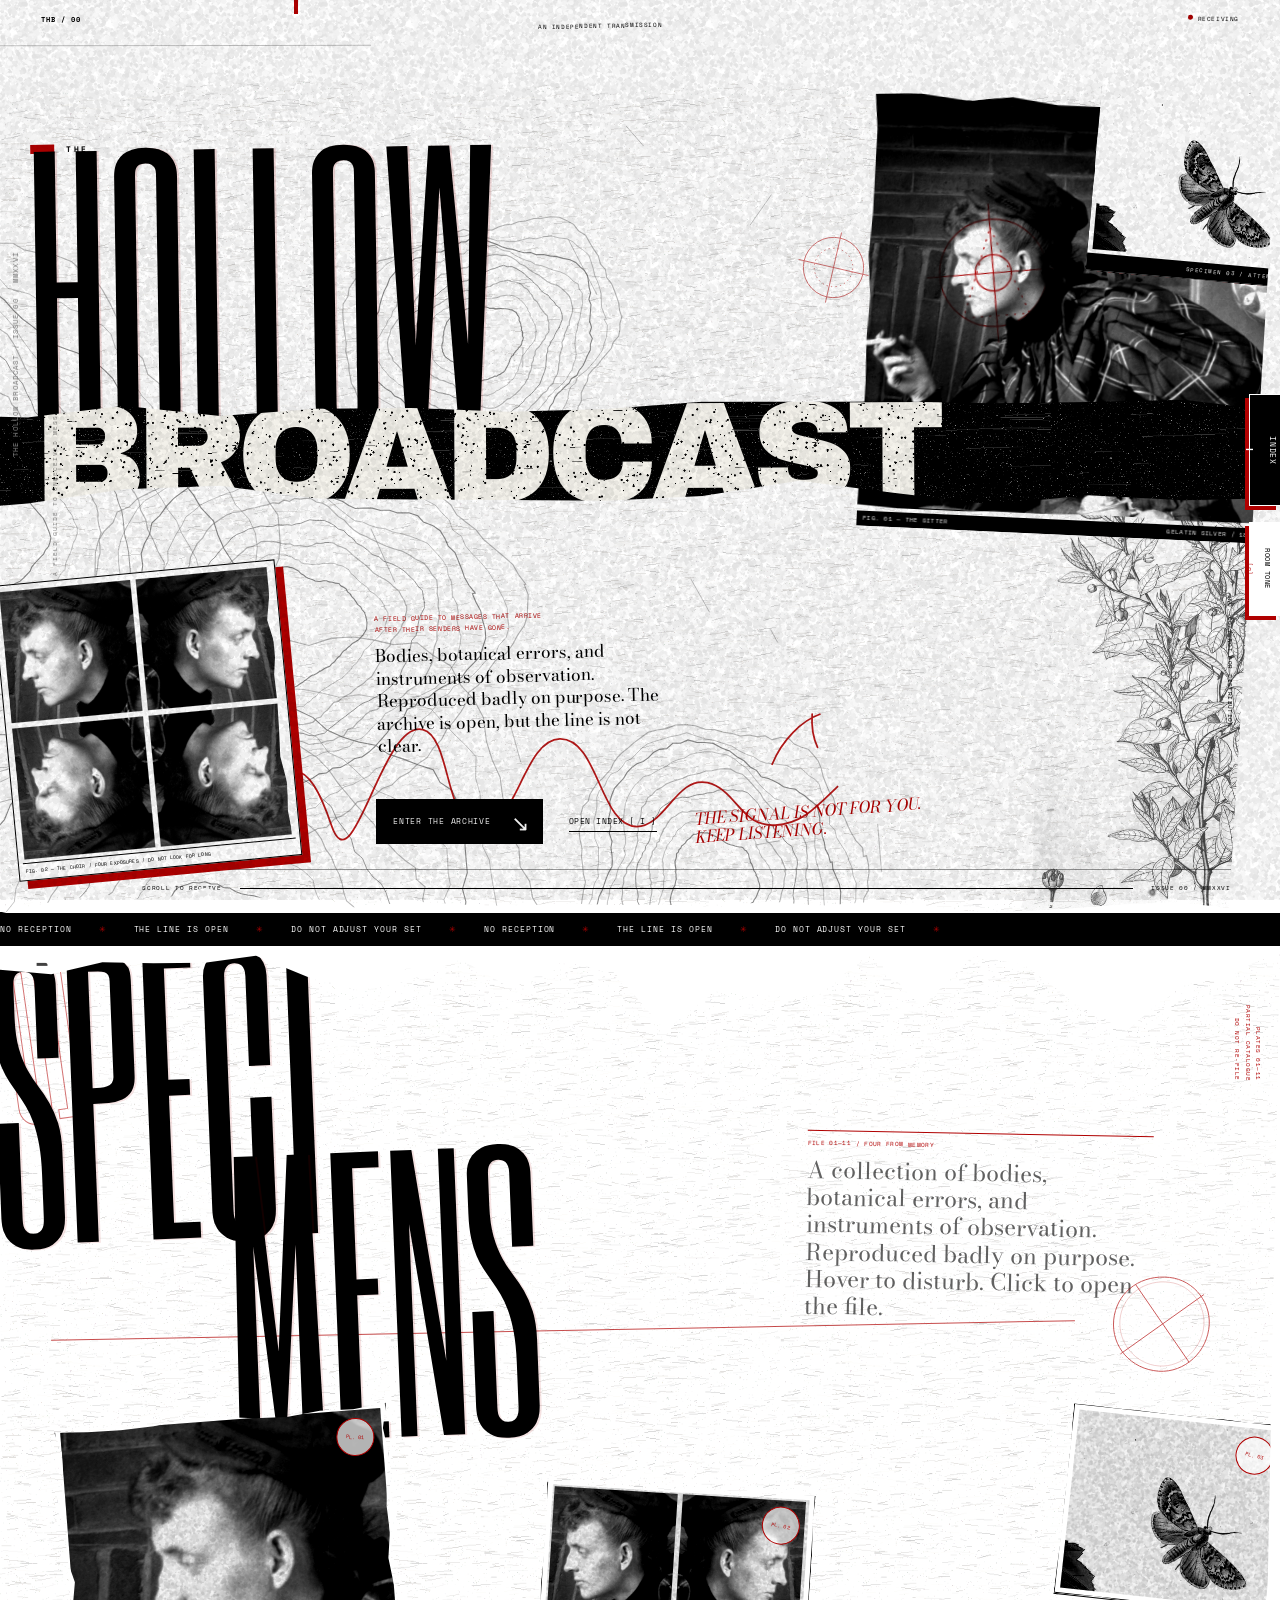
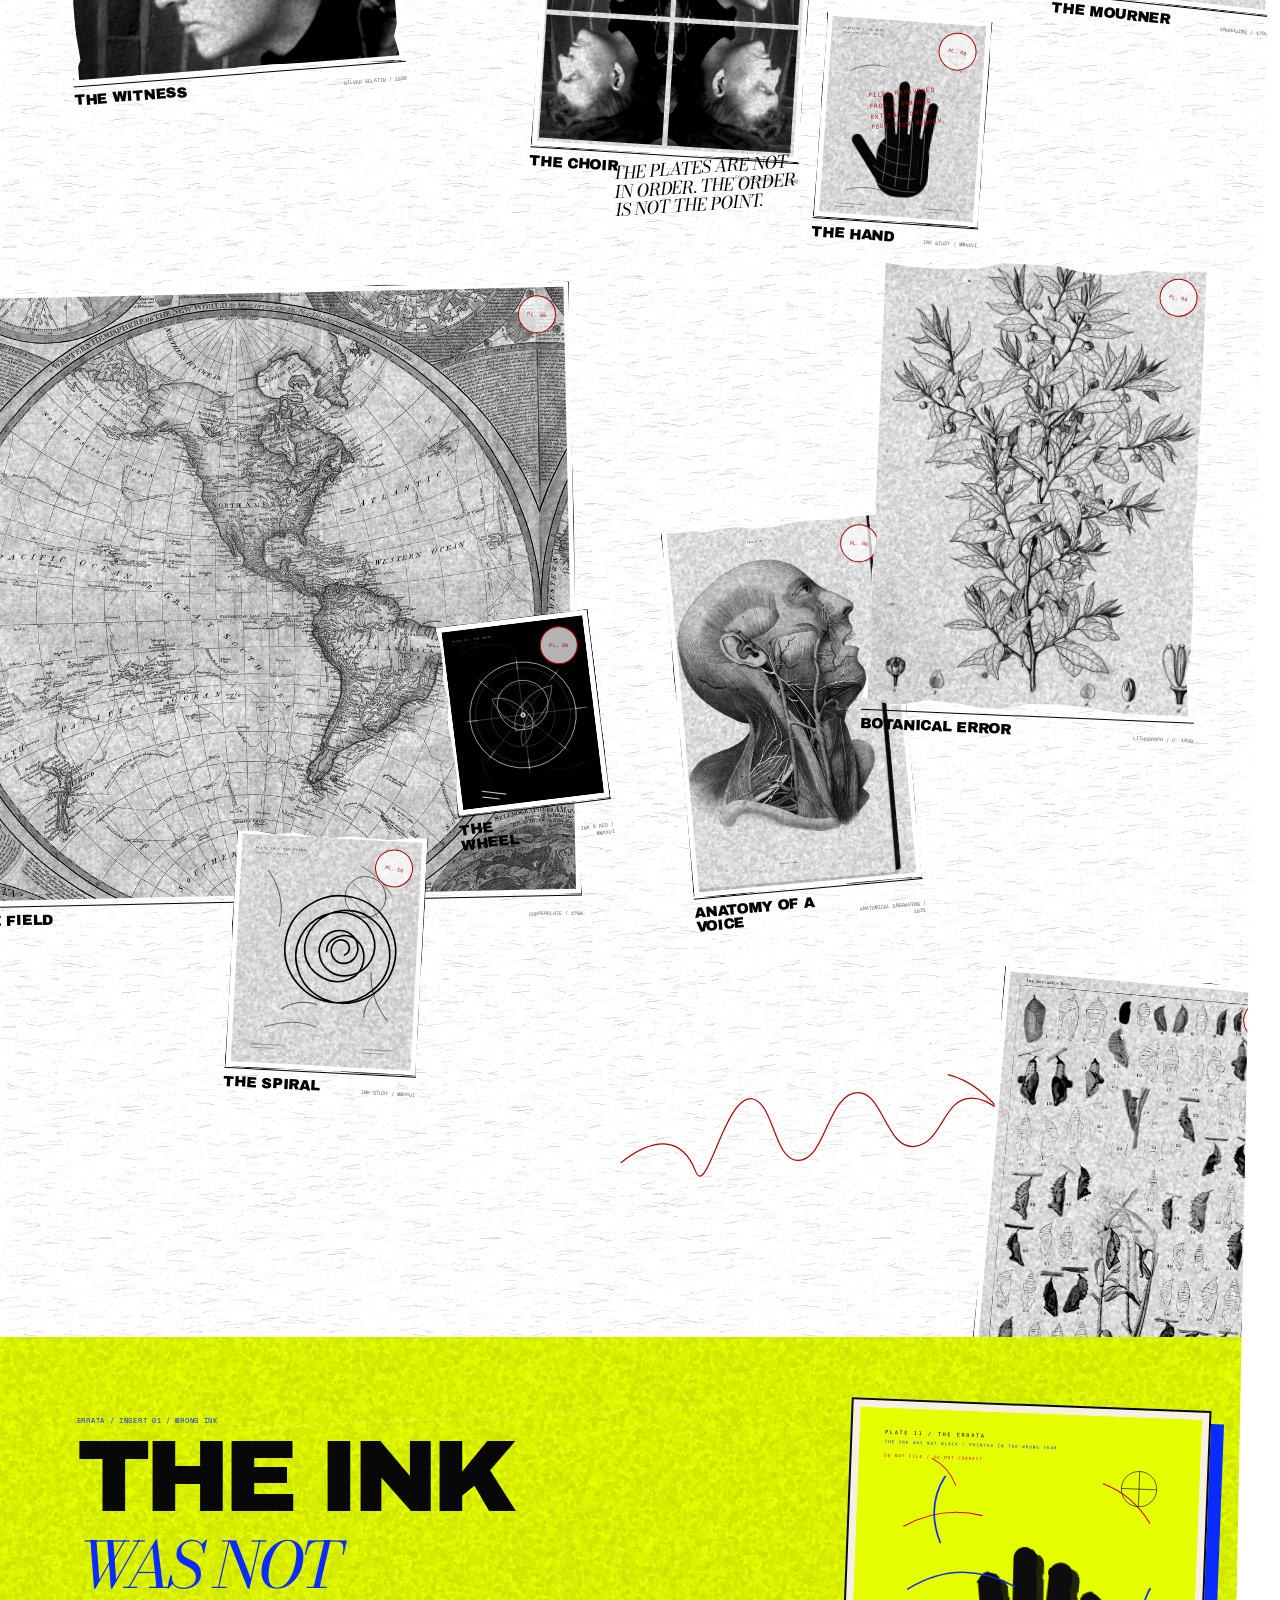
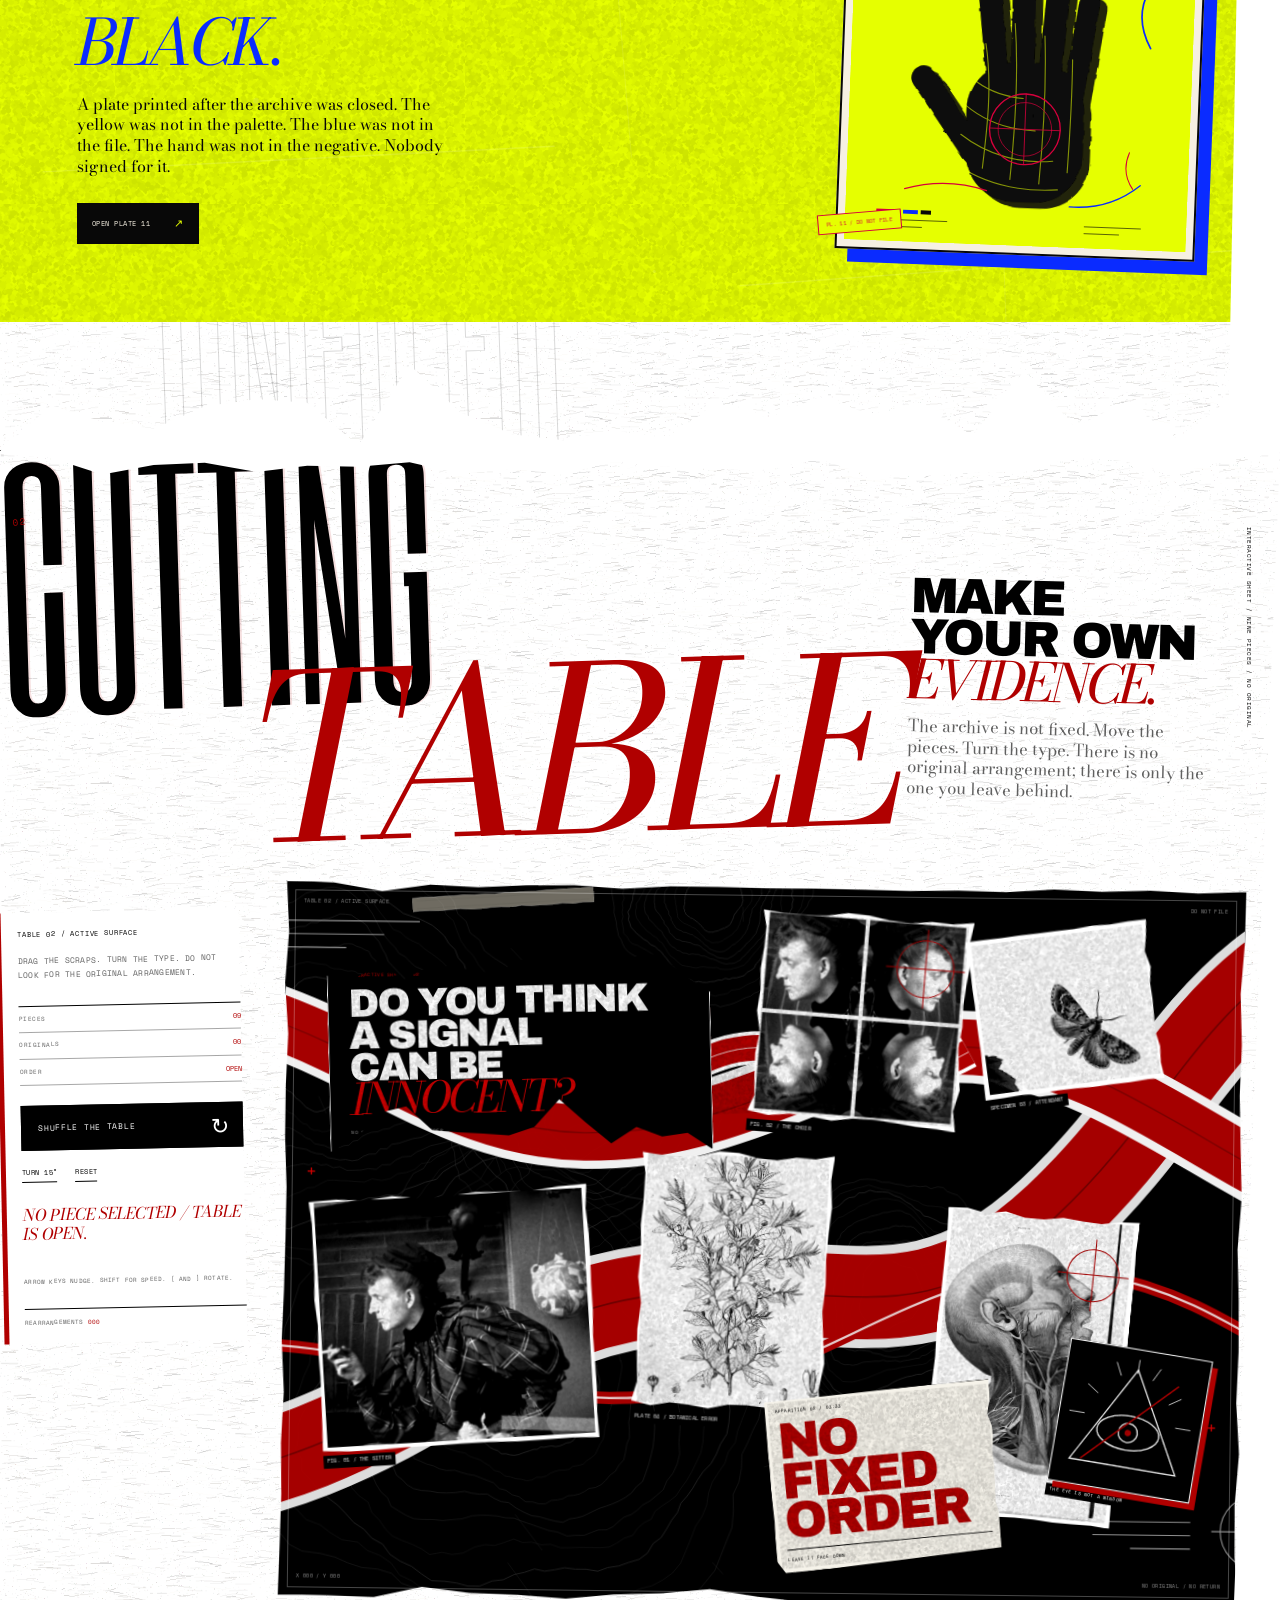
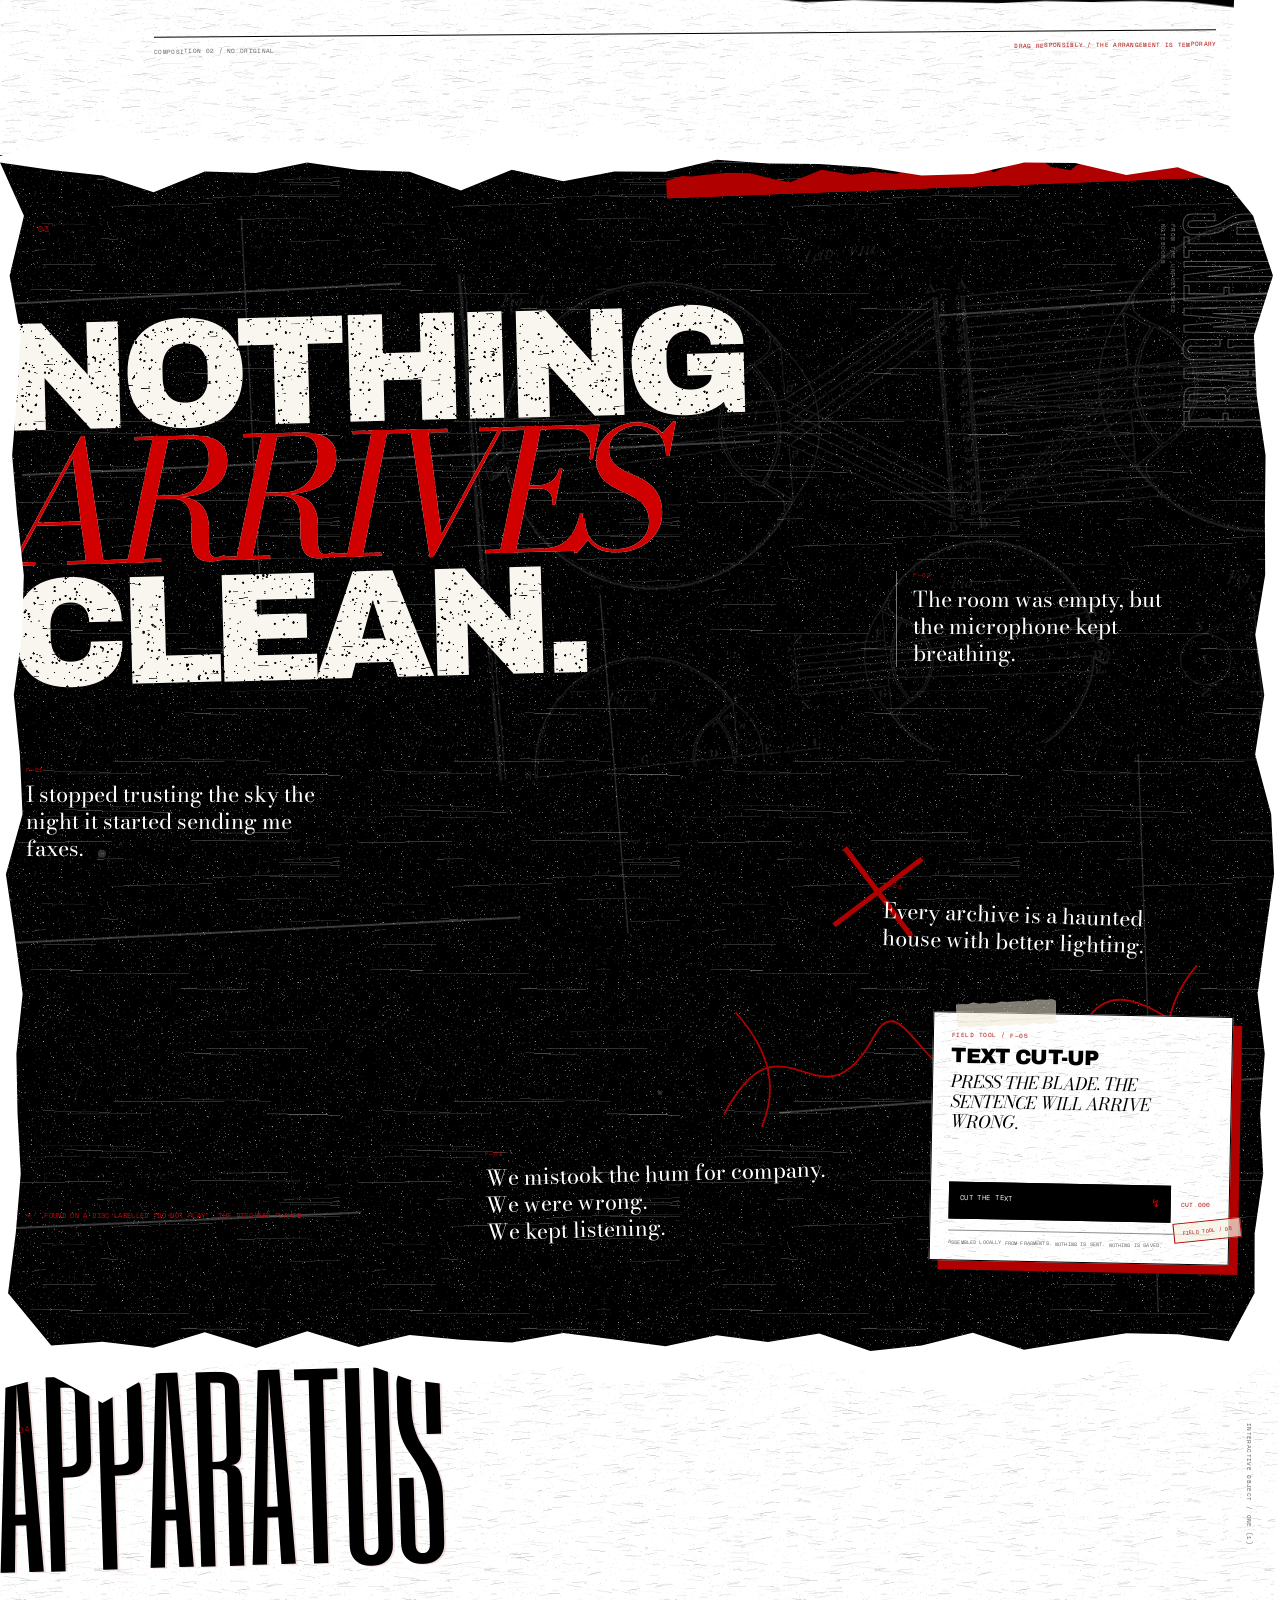
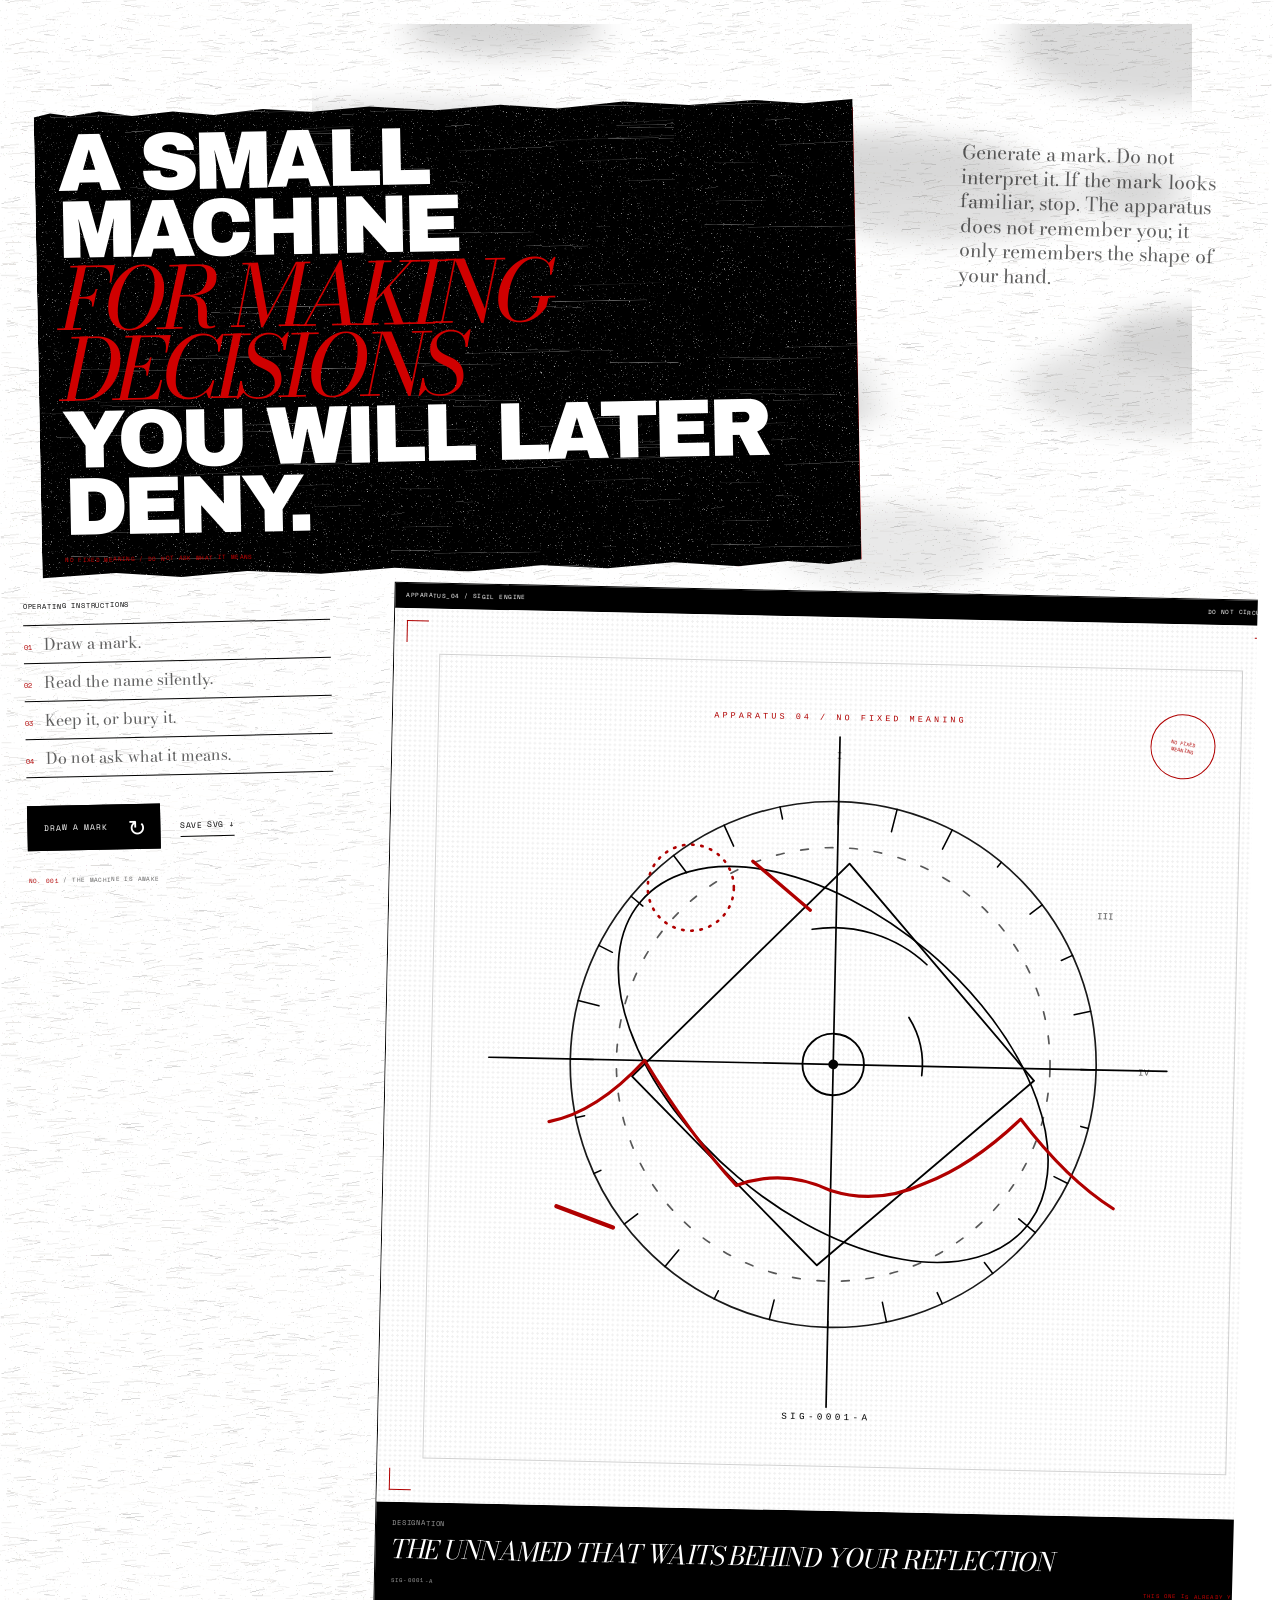
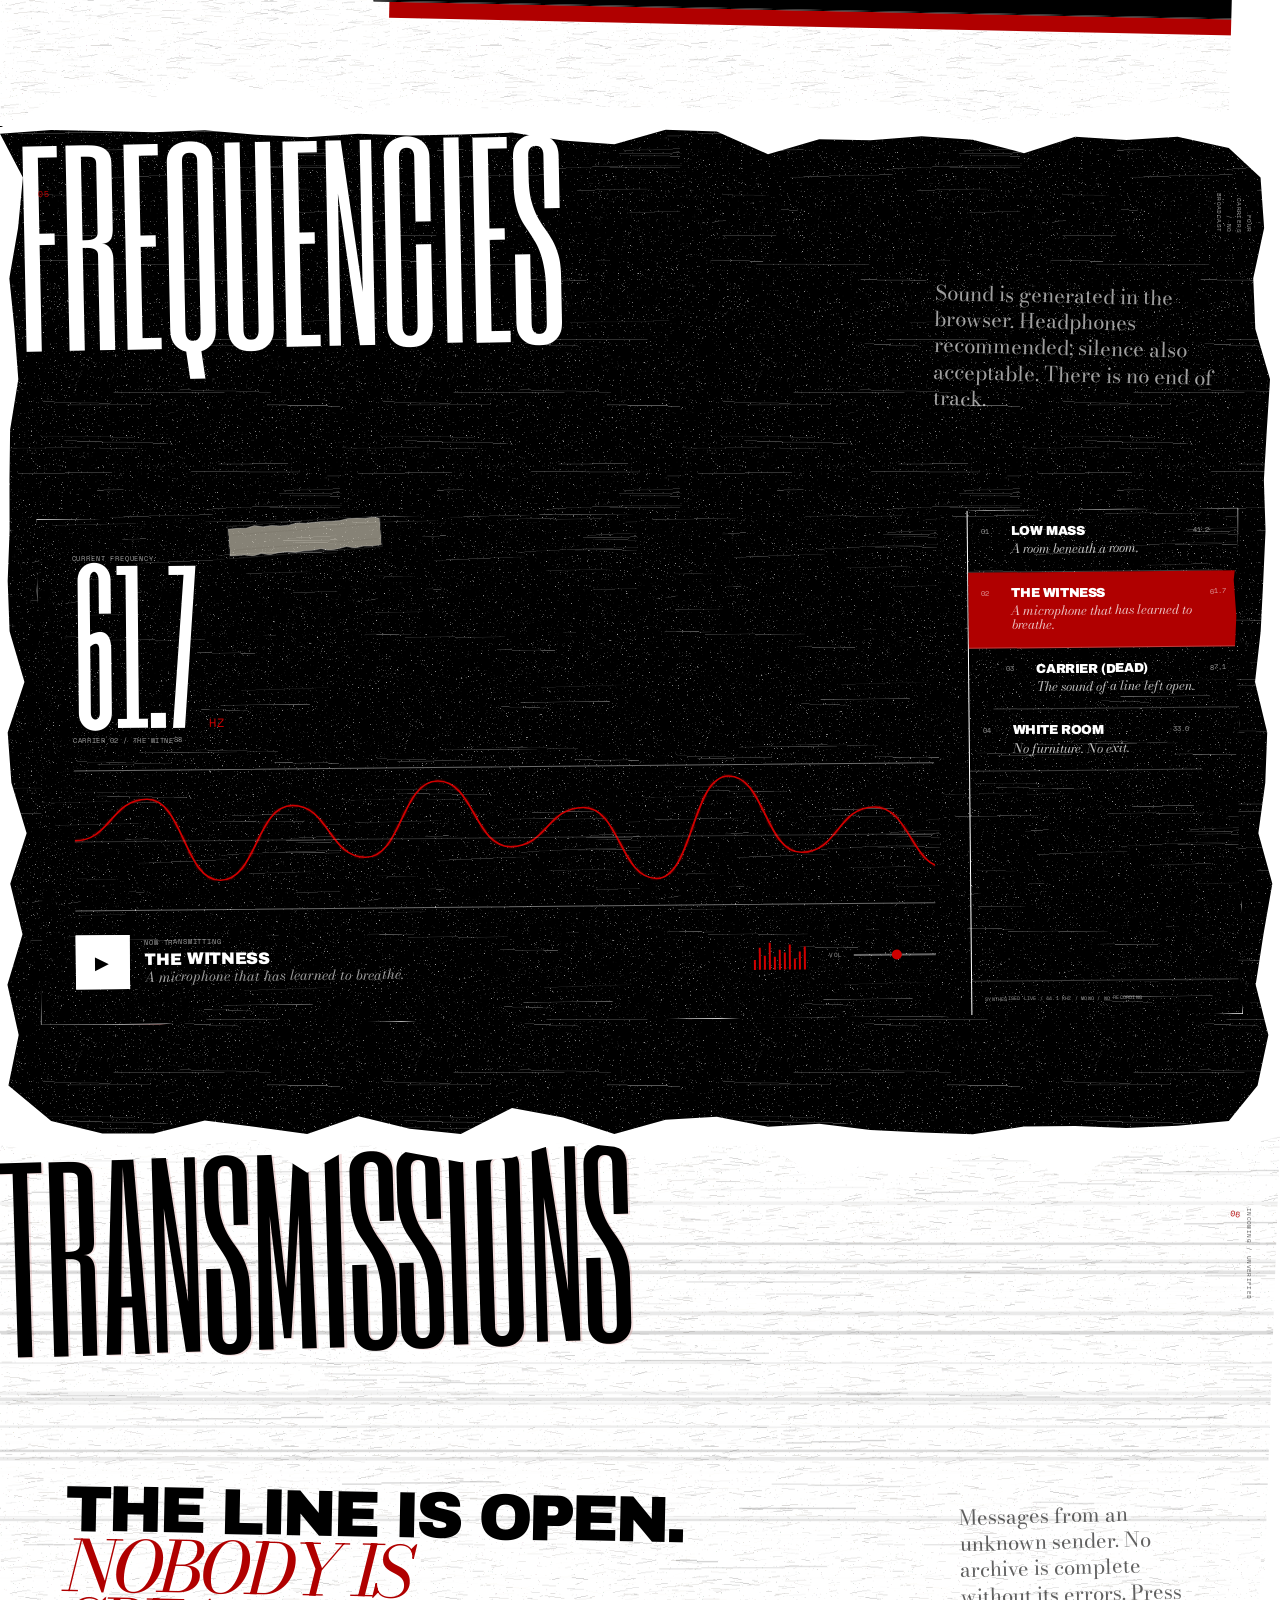
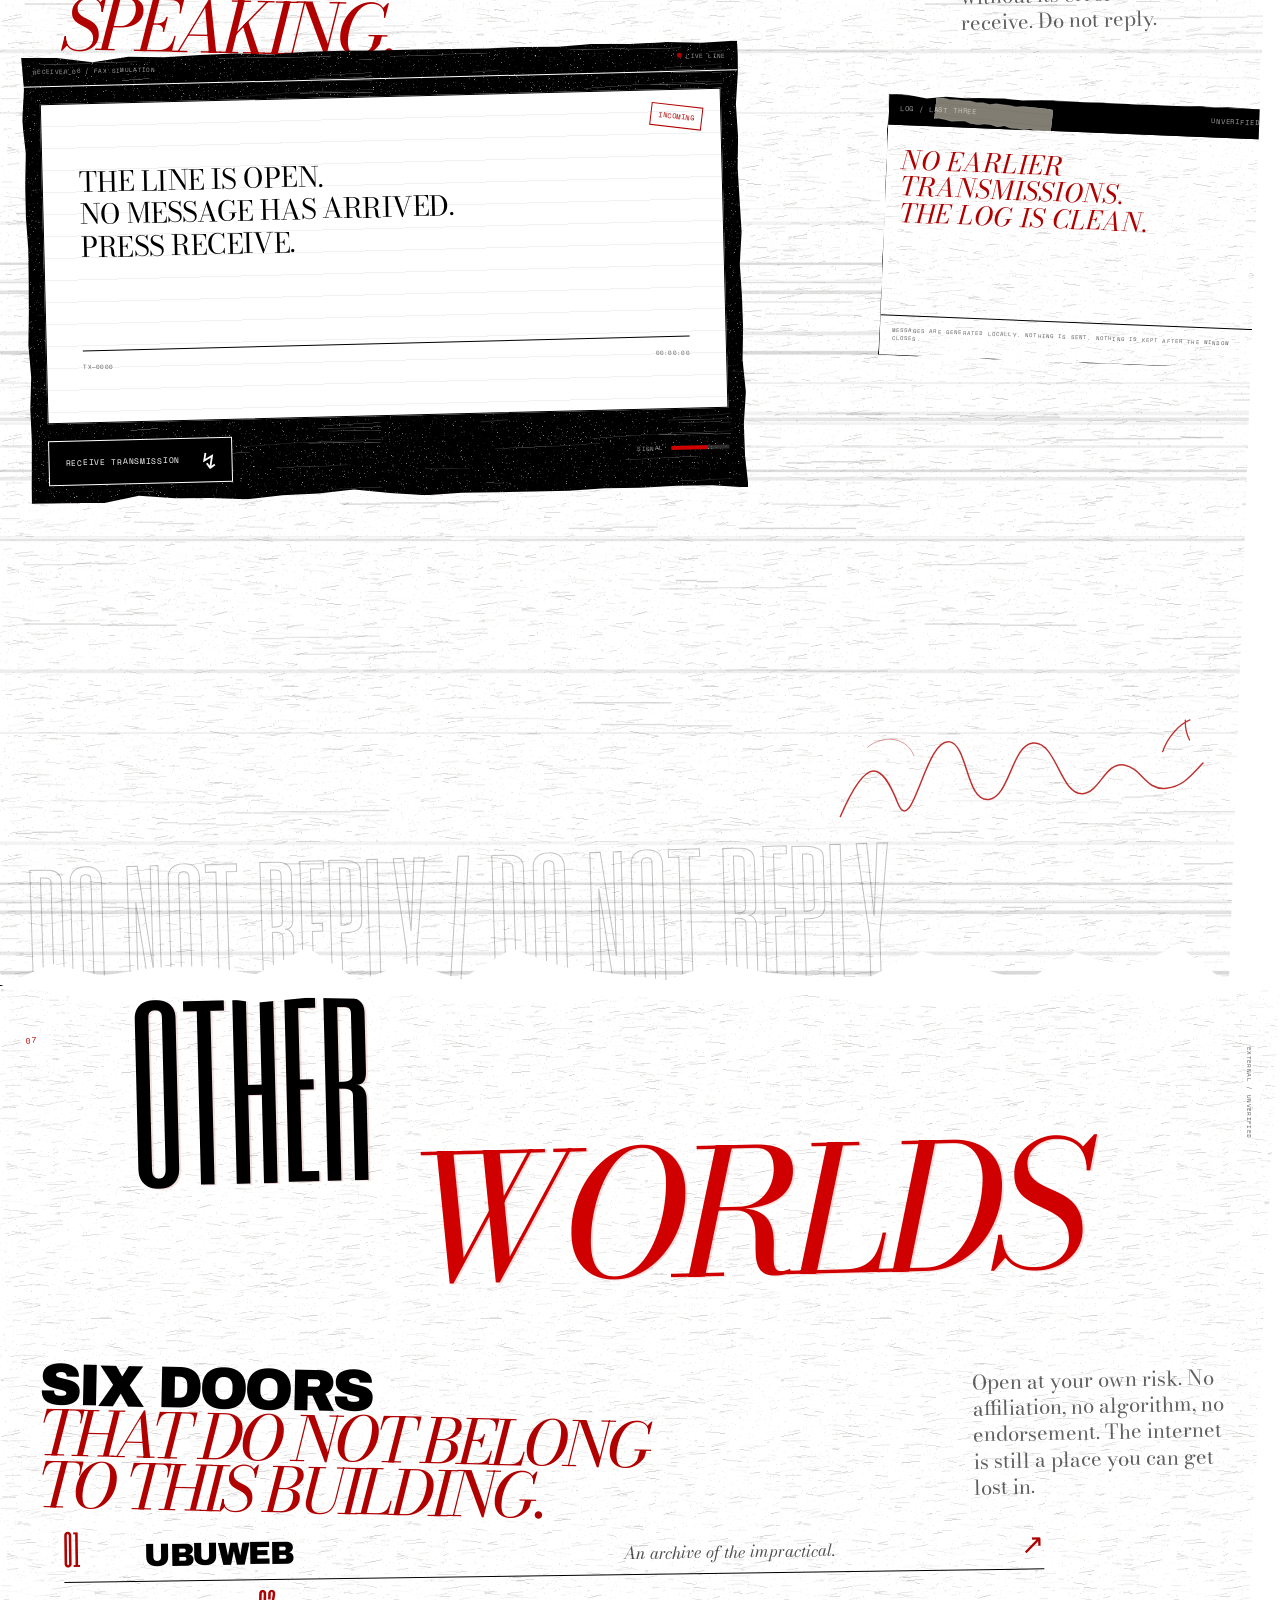
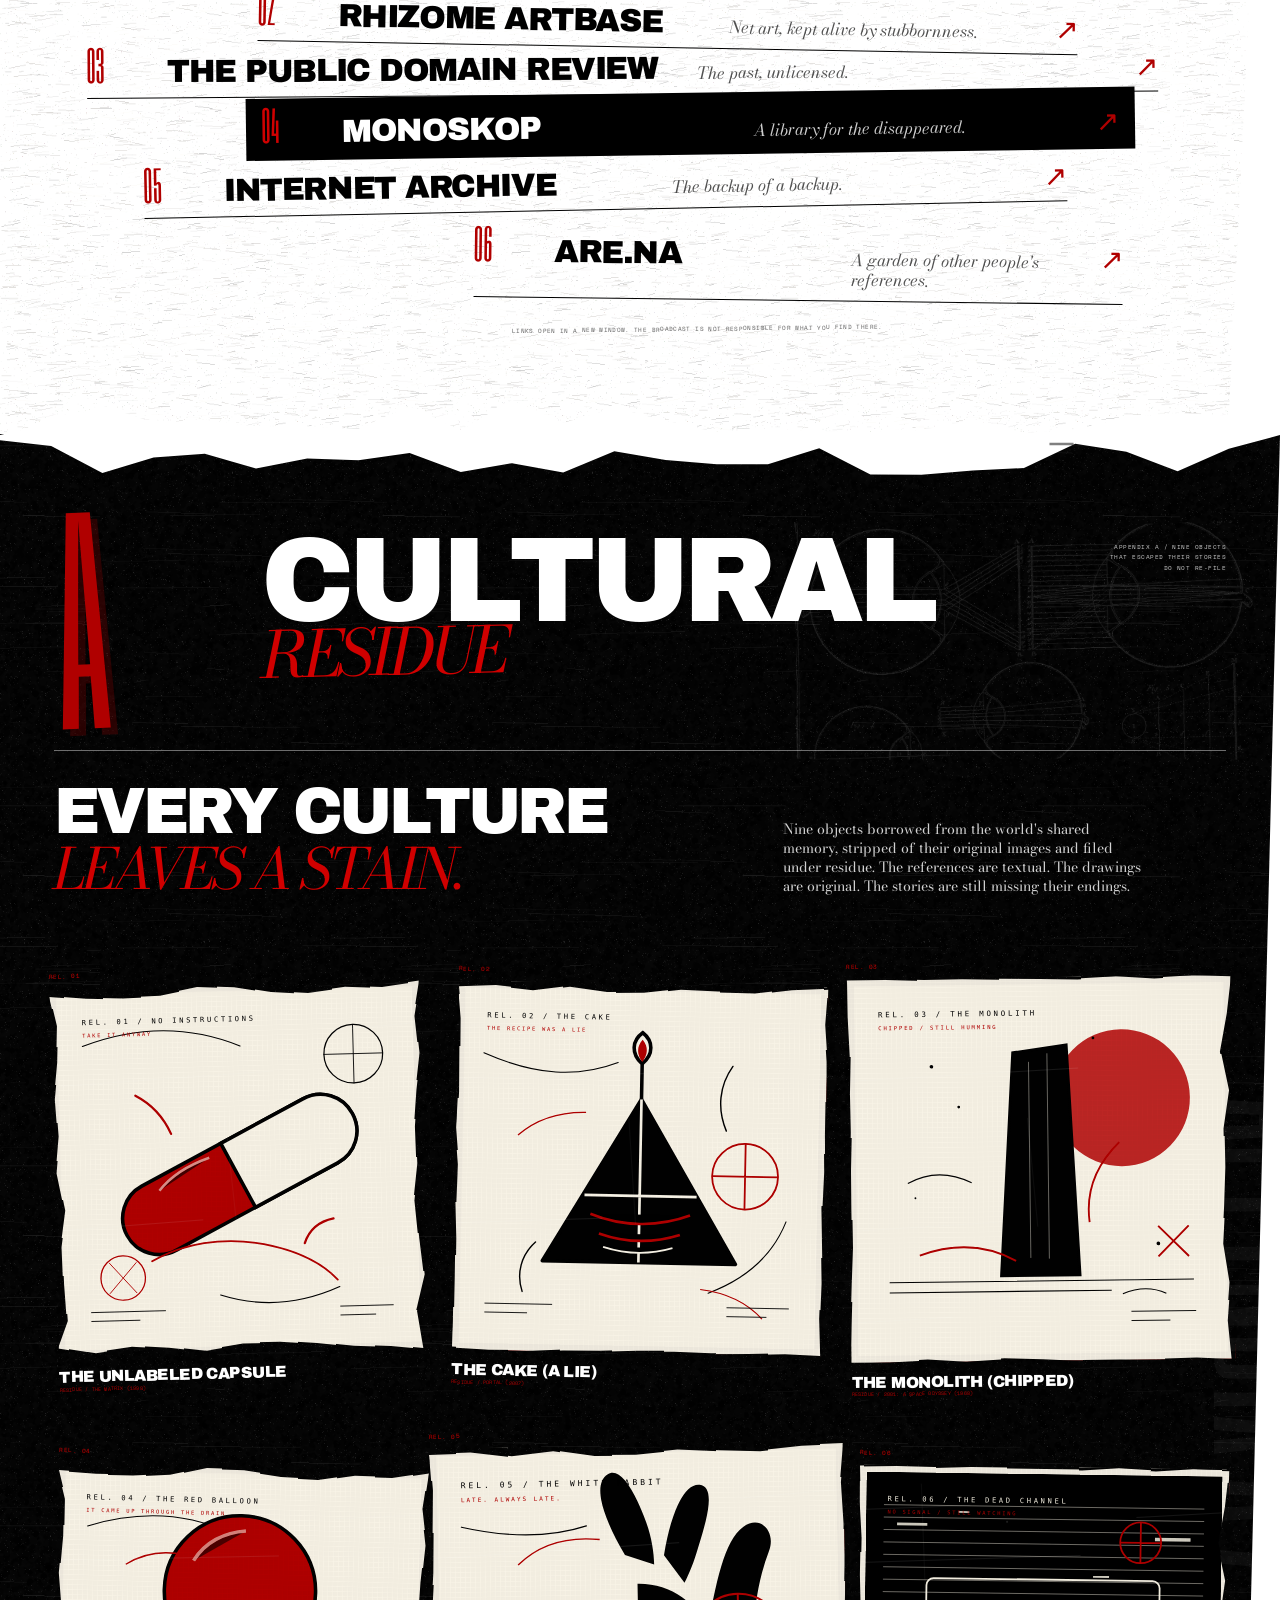
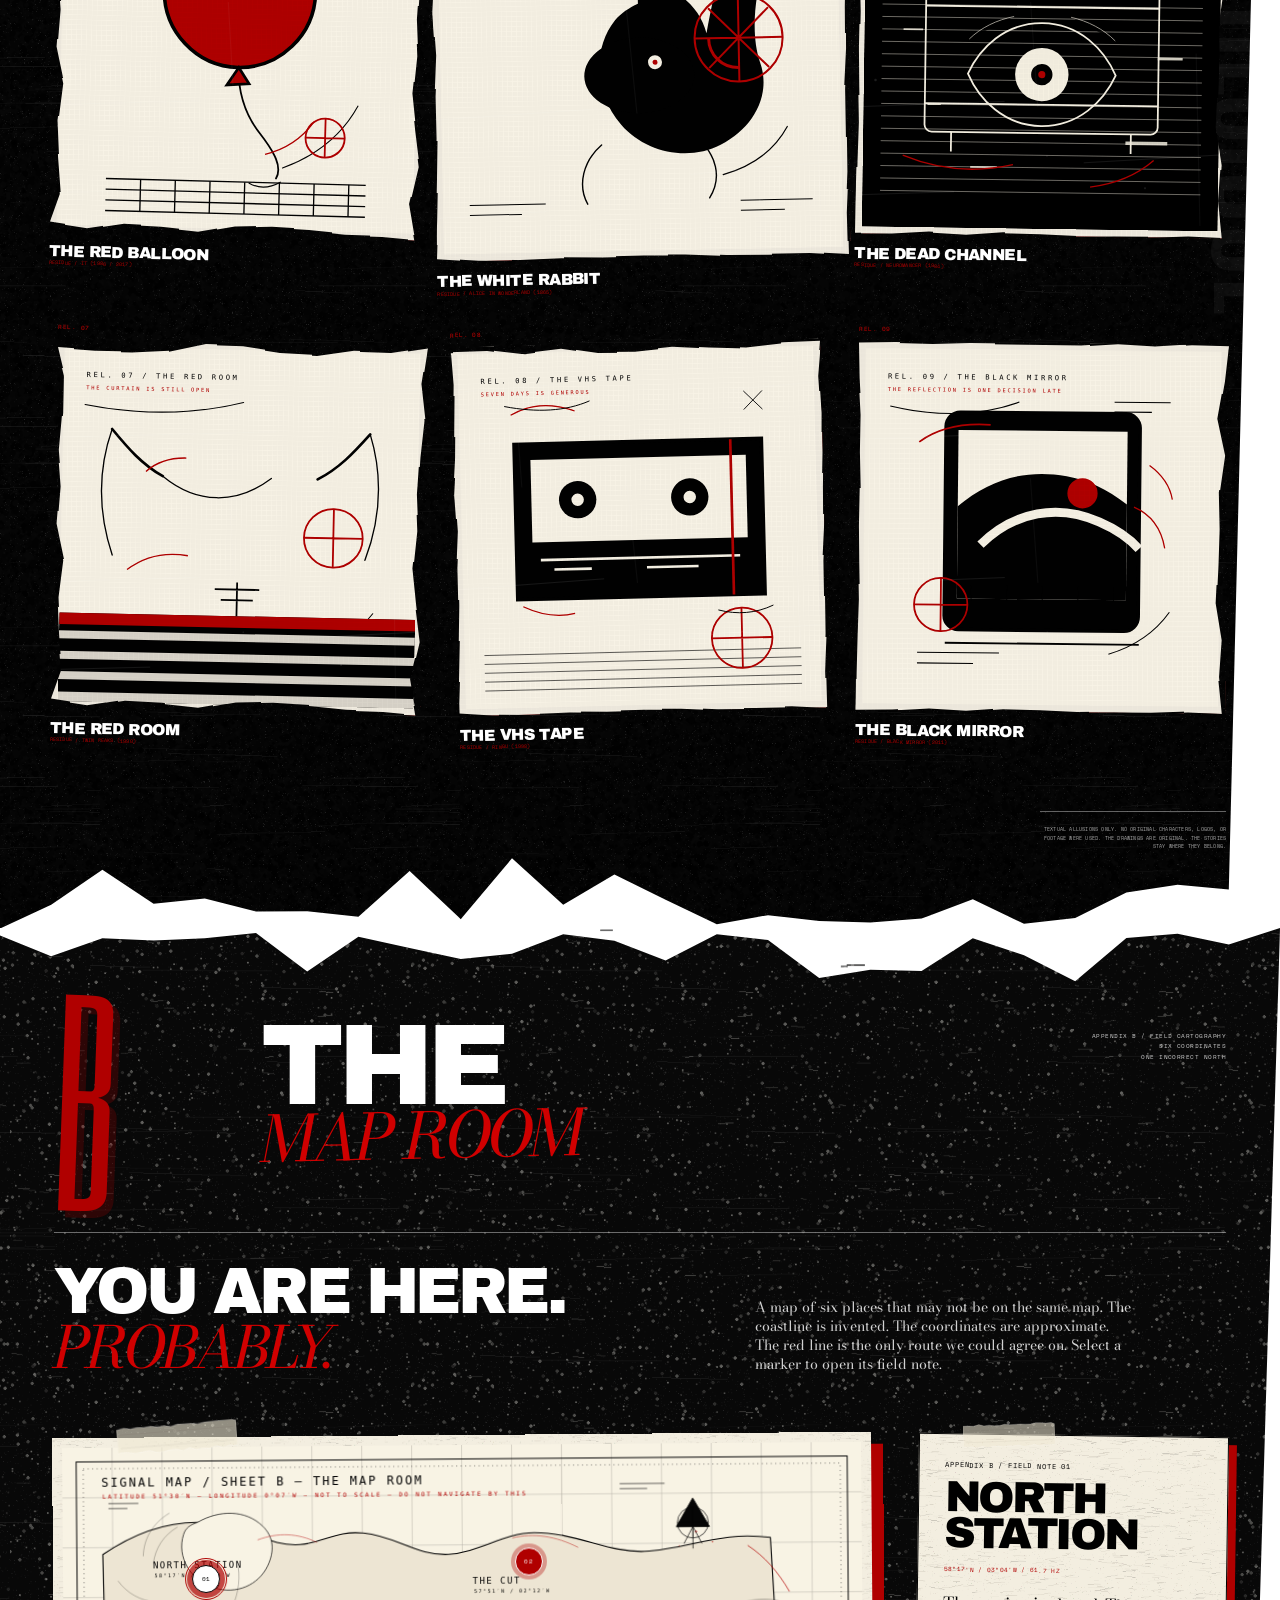
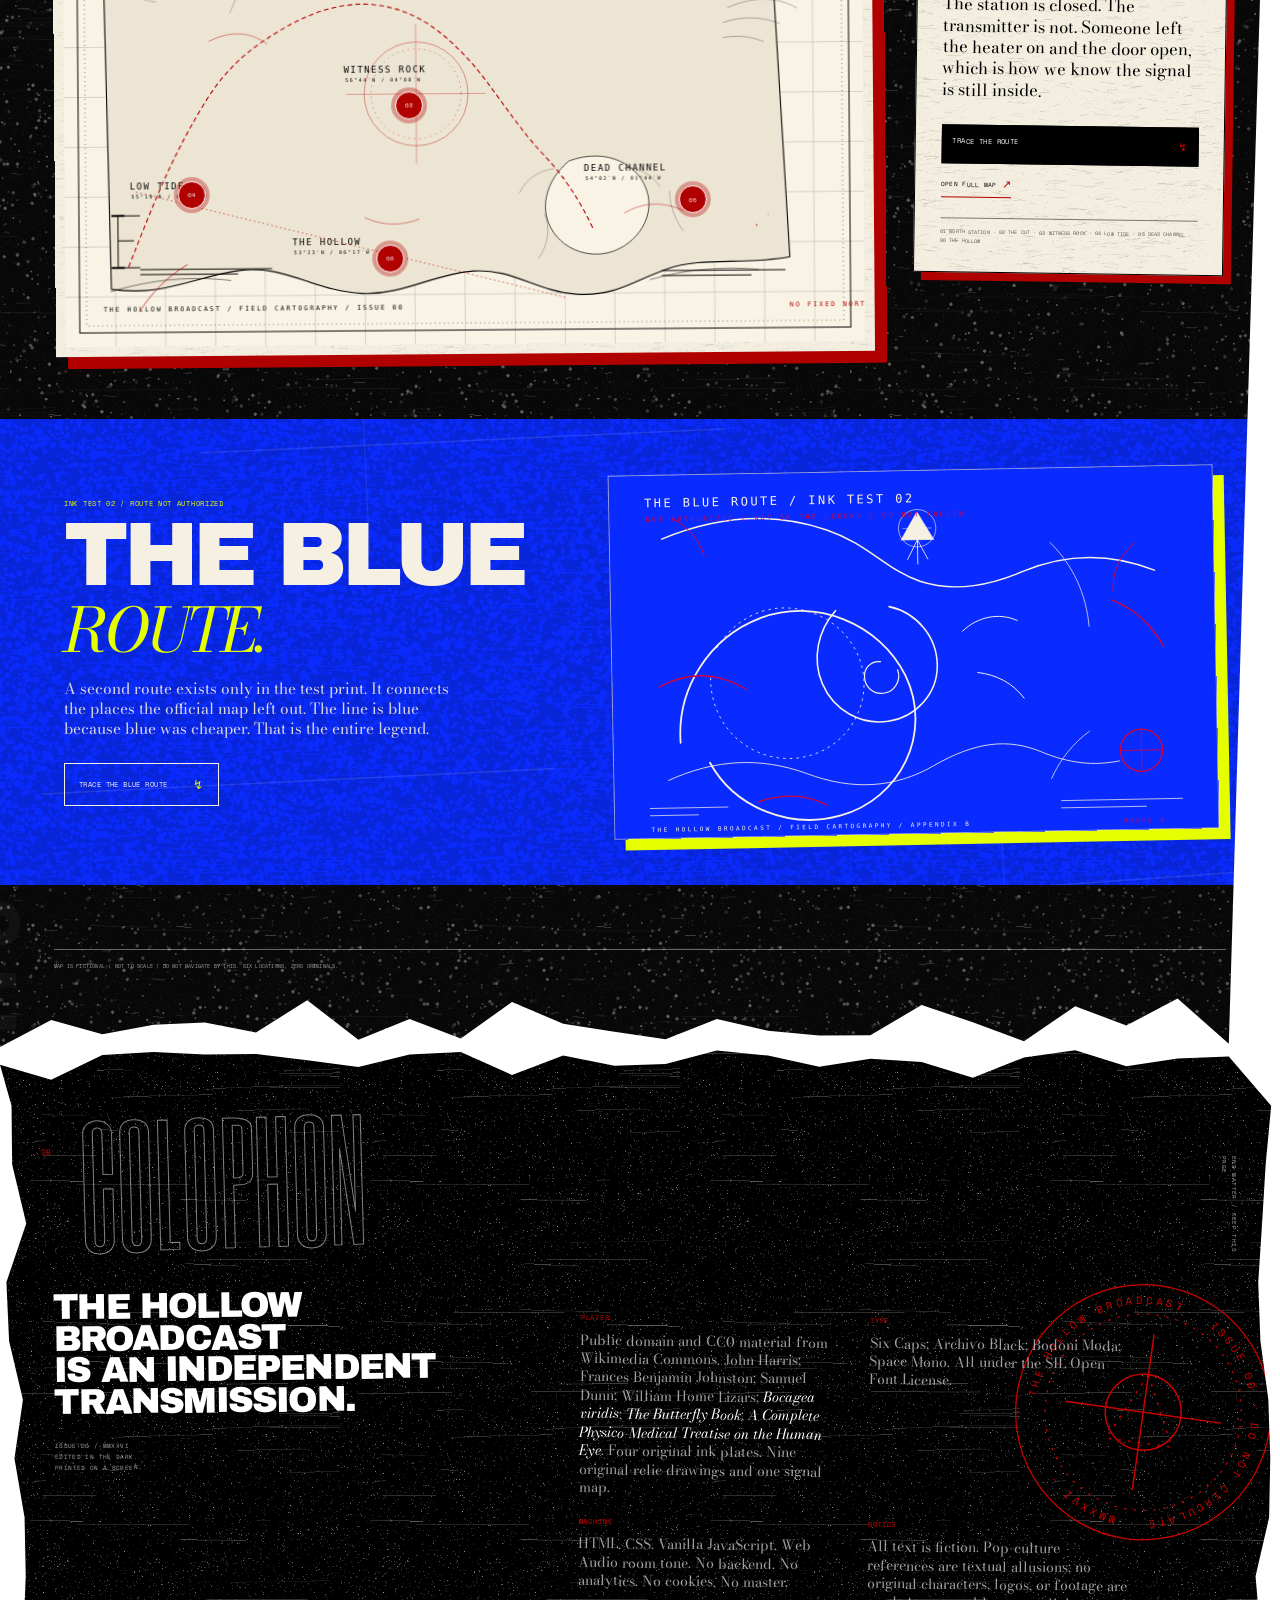
==== commit fcec1470: "Redraw hands and add interface sounds and motion" ====
--- a/the-hollow-broadcast/index.html
+++ b/the-hollow-broadcast/index.html
@@ -308,7 +308,7 @@
         </svg>
       </div>
 
-      <aside class="errata" aria-labelledby="errataTitle">
+      <aside class="errata reveal" aria-labelledby="errataTitle">
         <div class="errata__copy">
           <p class="errata__kicker">ERRATA / INSERT 01 / WRONG INK</p>
           <h3 class="errata__title" id="errataTitle">THE INK<br><em>WAS NOT<br>BLACK.</em></h3>
@@ -316,7 +316,7 @@
           <button class="errata__open" type="button" data-plate="errata">OPEN PLATE 11 <span aria-hidden="true">↗</span></button>
         </div>
         <button class="errata__figure" type="button" data-plate="errata" aria-label="Open errata plate 11">
-          <img src="assets/svg/plate-errata.svg" alt="A bright yellow errata plate with a rough black hand, an eye, blue scribbles and red registration marks." width="600" height="760" loading="eager">
+          <img src="assets/svg/plate-errata.svg" alt="A bright yellow errata plate with a black handprint, blue offset, registration target and colour bars." width="600" height="760" loading="eager">
           <span class="errata__stamp" aria-hidden="true">PL. 11 / DO NOT FILE</span>
         </button>
         <span class="errata__side" aria-hidden="true">ERRATA / PRINTED IN THE WRONG YEAR / DO NOT CORRECT</span>
@@ -1049,6 +1049,11 @@
         </a></li>
       </ol>
 
+      <div class="index-dialog__sfx">
+        <span>INTERFACE SOUNDS / LOCAL SYNTHESIS</span>
+        <button class="sfx-toggle" id="sfxToggle" type="button" aria-pressed="true">SOUND FX: ON</button>
+      </div>
+
       <div class="index-dialog__foot">
         <span>NO COOKIES / NO ALGORITHM / NO MASTER</span>
         <span>MMXXVI</span>
--- a/the-hollow-broadcast/chaos.css
+++ b/the-hollow-broadcast/chaos.css
@@ -5032,6 +5032,7 @@
   letter-spacing: 0.06em;
   text-transform: uppercase;
   transform: rotate(-7deg);
+  animation: stampIn 0.52s cubic-bezier(0.2, 0.8, 0.2, 1) 0.12s both;
 }
 
 .errata__side {
@@ -5279,3 +5280,128 @@
     height: calc(100% - 12px);
   }
 }
+
+/* --------------------------------------------------------------------------
+   Interface sound control and motion finish
+   -------------------------------------------------------------------------- */
+
+.index-dialog__sfx {
+  display: flex;
+  align-items: center;
+  justify-content: space-between;
+  gap: 18px;
+  margin-top: clamp(18px, 2.4vw, 30px);
+  border-top: 1px solid rgba(0, 0, 0, 0.28);
+  padding-top: 12px;
+  color: var(--ink-soft);
+  font-family: var(--mono);
+  font-size: 5px;
+  letter-spacing: 0.05em;
+  text-transform: uppercase;
+}
+
+.sfx-toggle {
+  flex: 0 0 auto;
+  padding: 8px 10px;
+  border: 1px solid var(--black);
+  background: var(--black);
+  color: var(--white);
+  font-family: var(--mono);
+  font-size: 6px;
+  letter-spacing: 0.05em;
+  text-transform: uppercase;
+  cursor: pointer;
+}
+
+.sfx-toggle[aria-pressed="false"] {
+  background: transparent;
+  color: var(--black);
+}
+
+.sfx-toggle:hover,
+.sfx-toggle:focus-visible {
+  background: var(--red);
+  border-color: var(--red);
+  color: var(--white);
+}
+
+.relic__figure::before {
+  content: "";
+  position: absolute;
+  inset: 0;
+  z-index: 2;
+  background: url("assets/textures/halftone.png") center / 5px repeat;
+  opacity: 0.2;
+  mix-blend-mode: multiply;
+  pointer-events: none;
+}
+
+@keyframes dialogPaperIn {
+  from { opacity: 0; transform: translateY(14px) scale(0.985); }
+  to { opacity: 1; transform: translateY(0) scale(1); }
+}
+
+@keyframes backdropIn {
+  from { opacity: 0; }
+  to { opacity: 1; }
+}
+
+@keyframes stampIn {
+  0% { opacity: 0; transform: rotate(-14deg) scale(1.45); }
+  60% { opacity: 1; transform: rotate(-6deg) scale(0.97); }
+  100% { opacity: 1; transform: rotate(-7deg) scale(1); }
+}
+
+@keyframes pinPulse {
+  0%, 100% { opacity: 0.55; transform: scale(0.94); }
+  50% { opacity: 1; transform: scale(1.12); }
+}
+
+@keyframes routeWipe {
+  from { clip-path: inset(0 100% 0 0); }
+  to { clip-path: inset(0 0 0 0); }
+}
+
+.plate-dialog[open],
+.relic-dialog[open],
+.index-dialog[open] {
+  animation: dialogPaperIn 0.28s cubic-bezier(0.2, 0.8, 0.2, 1) both;
+}
+
+.plate-dialog[open]::backdrop,
+.relic-dialog[open]::backdrop,
+.index-dialog[open]::backdrop {
+  animation: backdropIn 0.28s ease both;
+}
+
+.map-pin.is-active::after {
+  content: "";
+  position: absolute;
+  inset: -8px;
+  border: 1px solid var(--red);
+  border-radius: 50%;
+  pointer-events: none;
+  animation: pinPulse 2.5s ease-in-out infinite;
+}
+
+.map-room.is-blue .map-room__blue-line {
+  animation: routeWipe 1.45s cubic-bezier(0.2, 0.8, 0.2, 1) both;
+}
+
+@media (prefers-reduced-motion: no-preference) {
+  html { scroll-behavior: smooth; }
+}
+
+@media (prefers-reduced-motion: reduce) {
+  .plate-dialog[open],
+  .relic-dialog[open],
+  .index-dialog[open],
+  .plate-dialog[open]::backdrop,
+  .relic-dialog[open]::backdrop,
+  .index-dialog[open]::backdrop,
+  .errata__stamp,
+  .map-pin.is-active::after,
+  .map-room.is-blue .map-room__blue-line {
+    animation: none;
+  }
+}
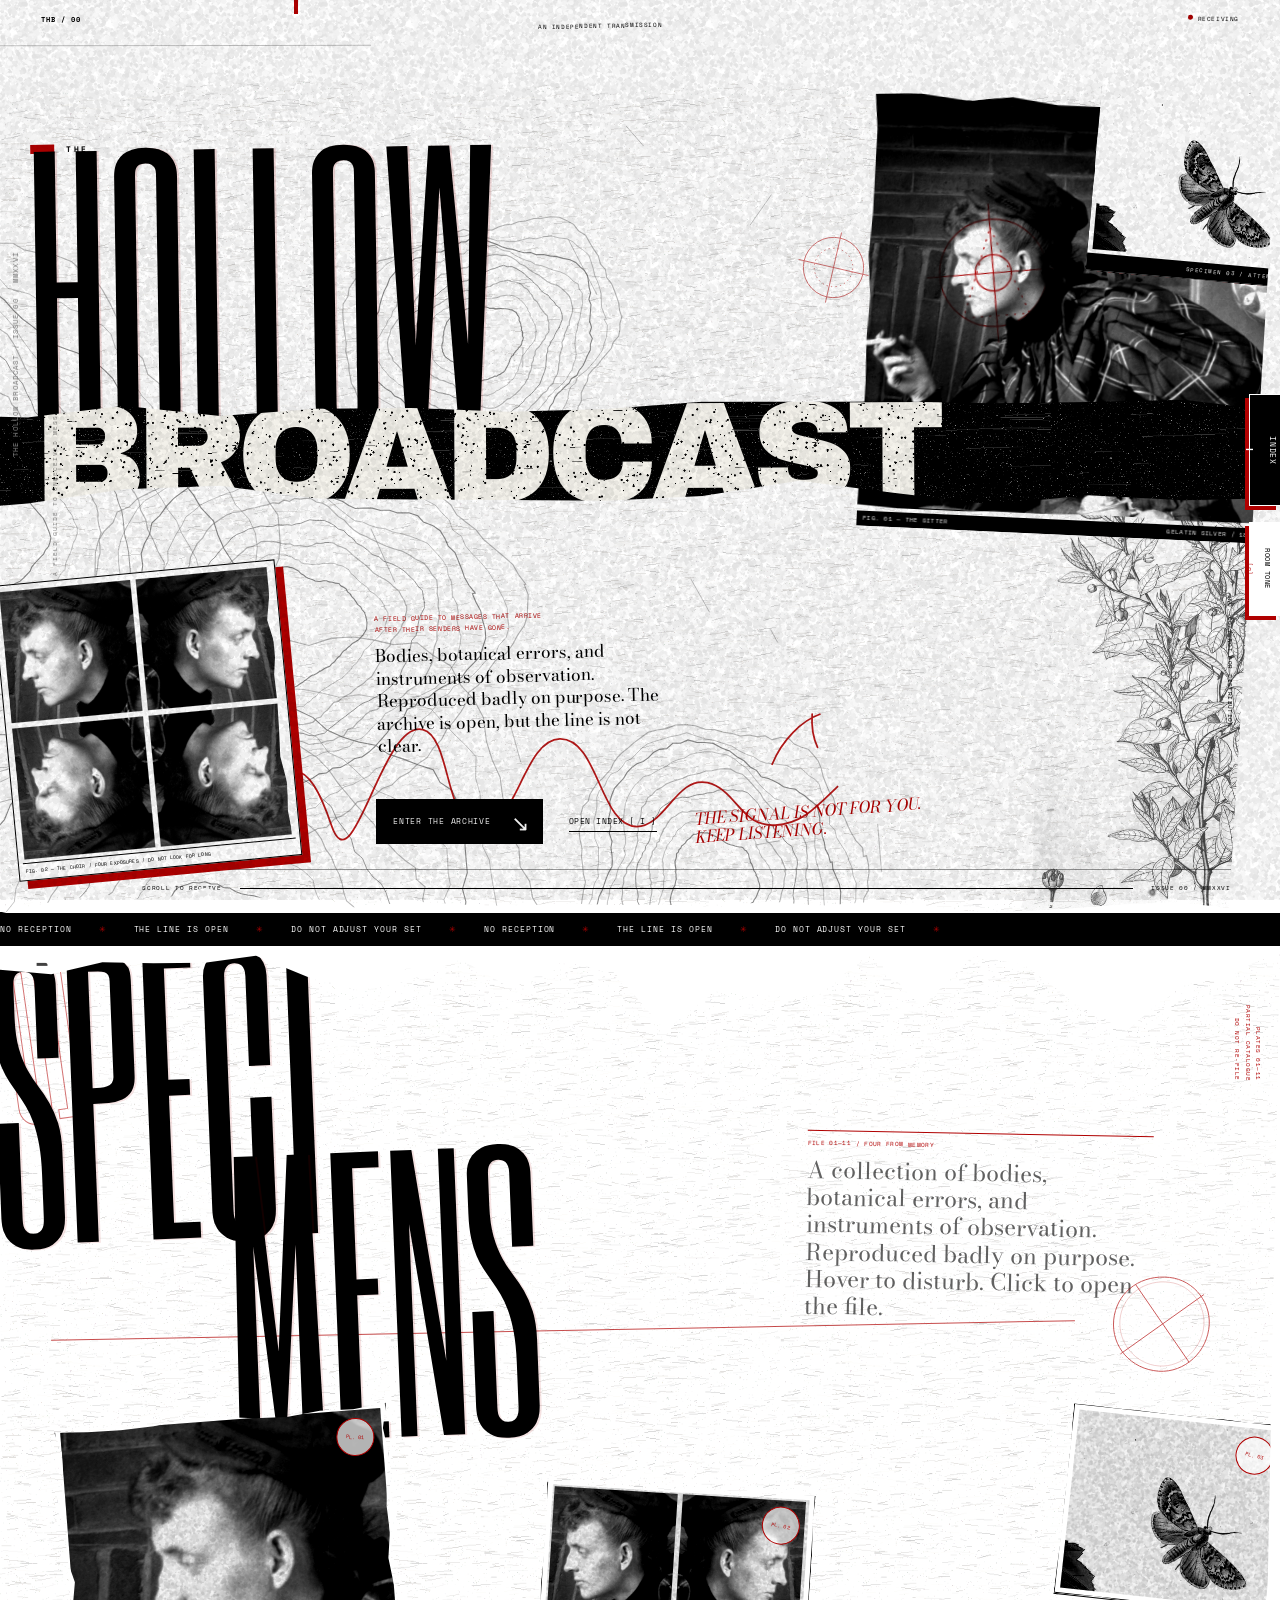
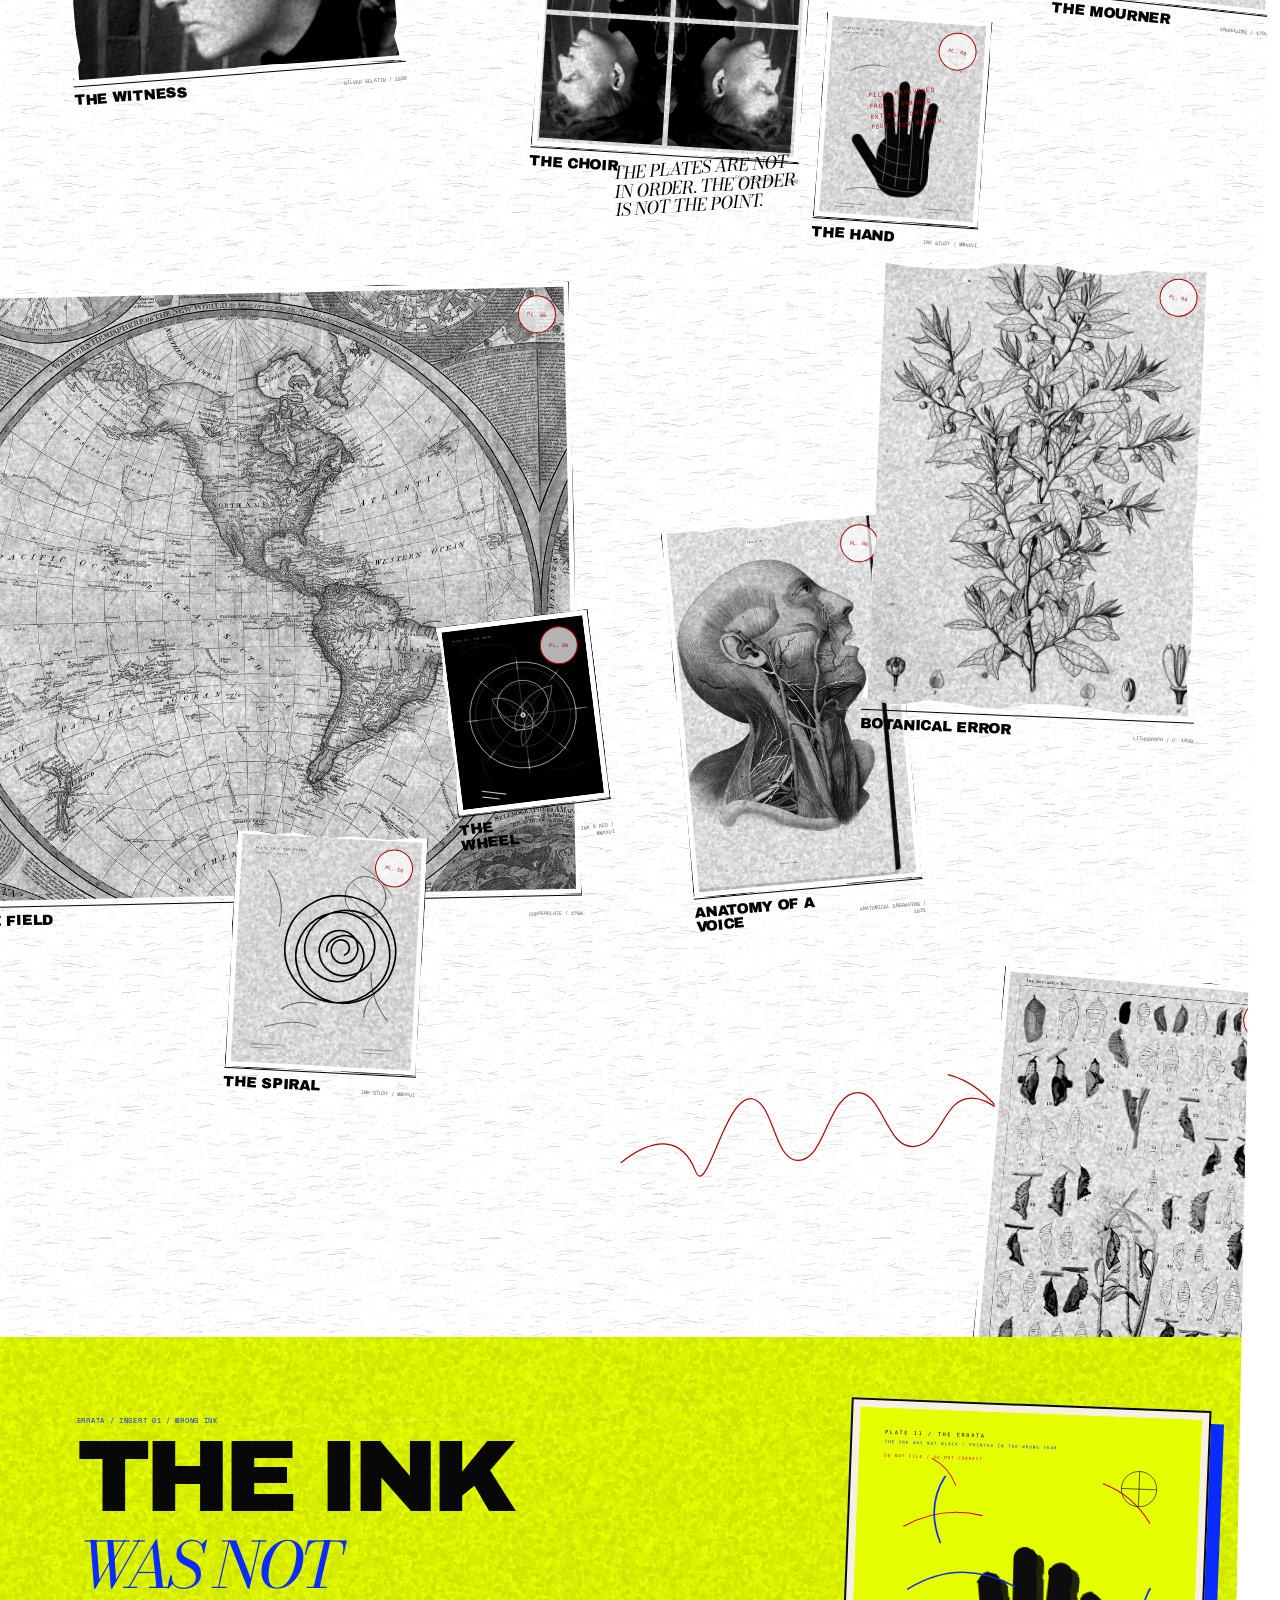
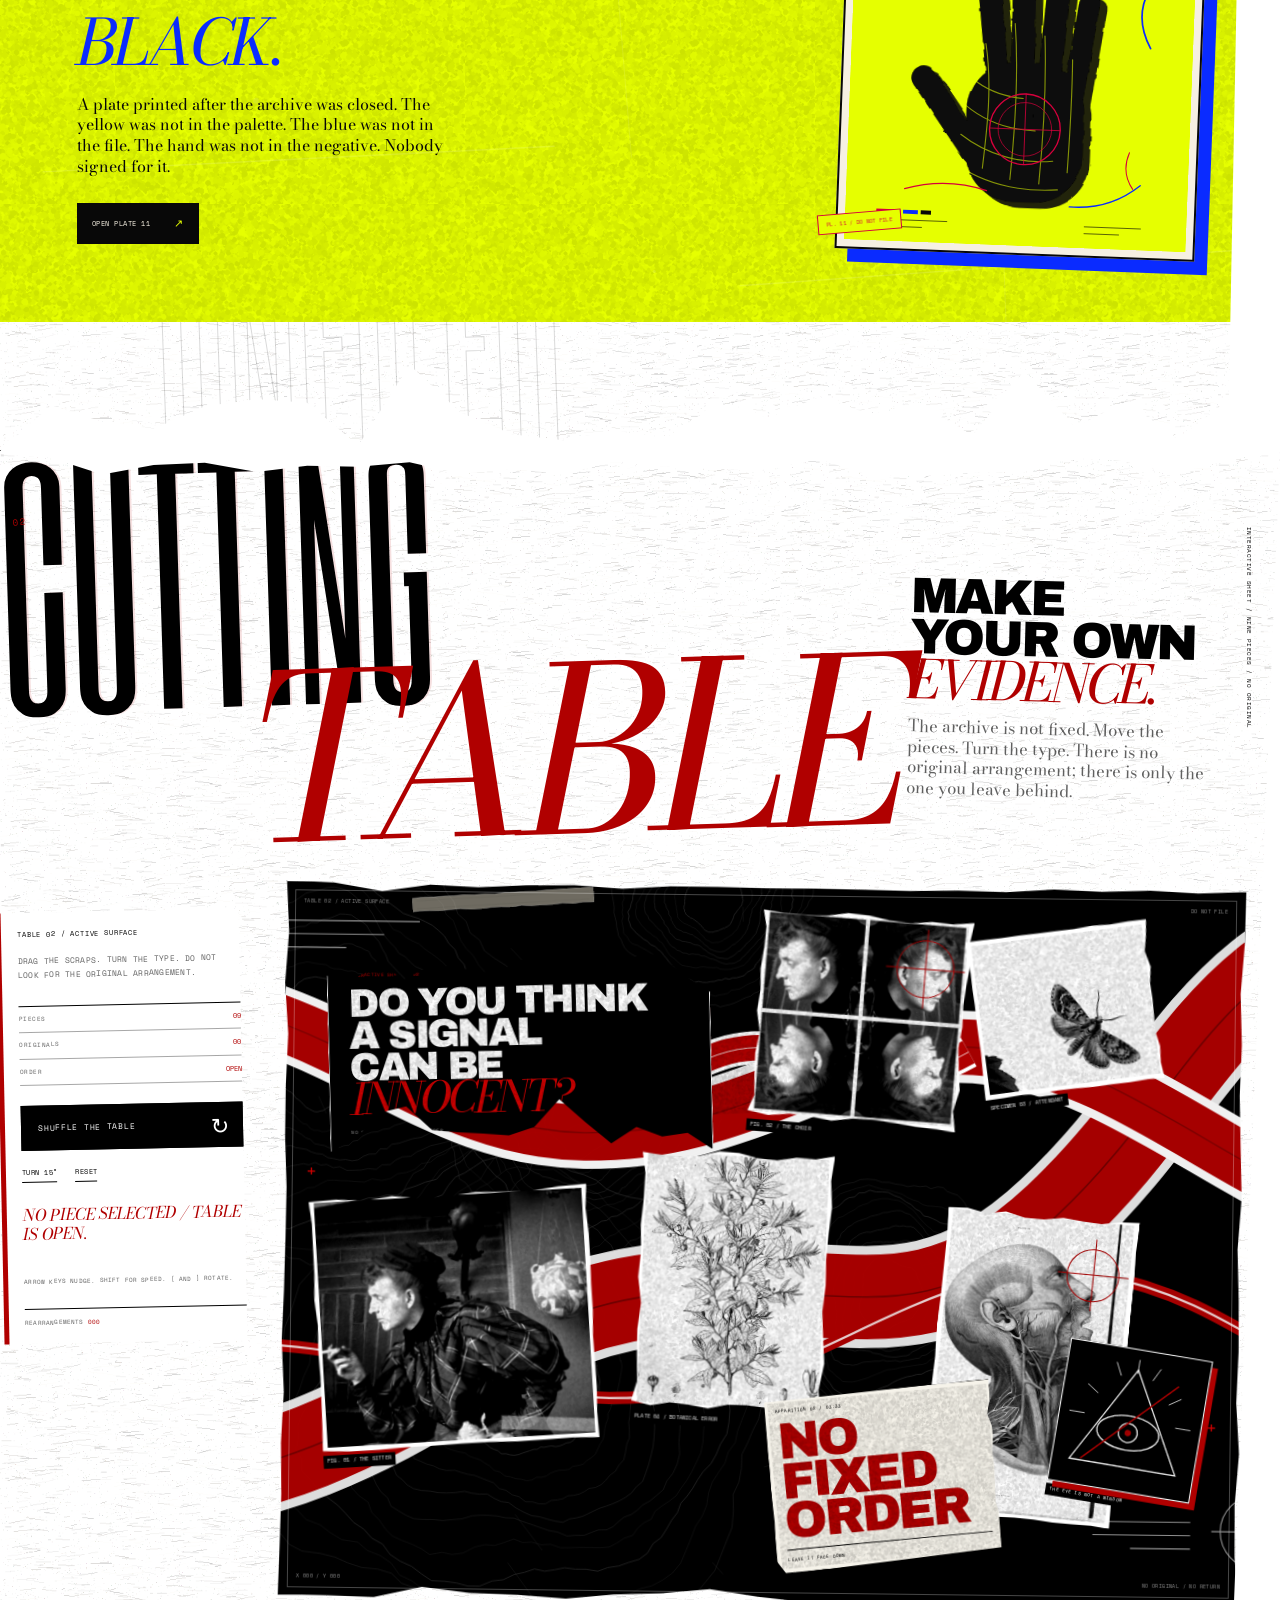
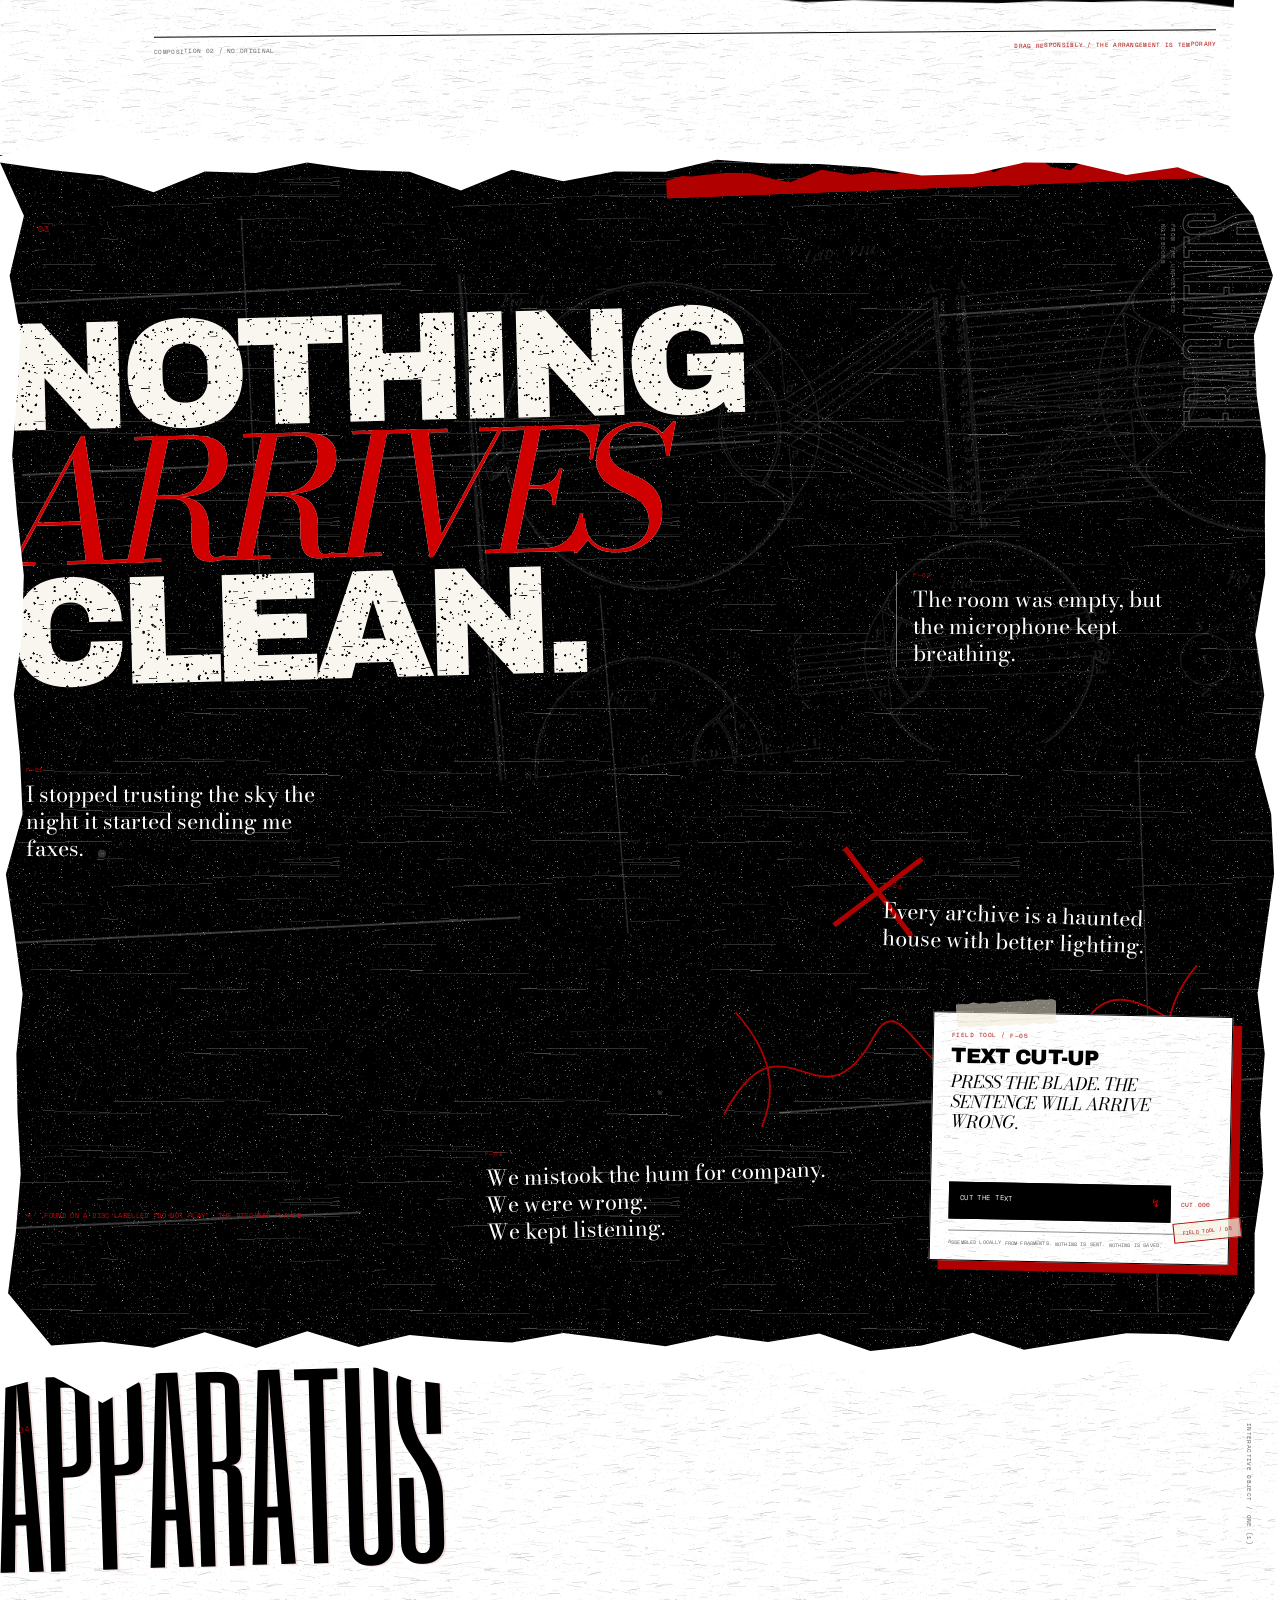
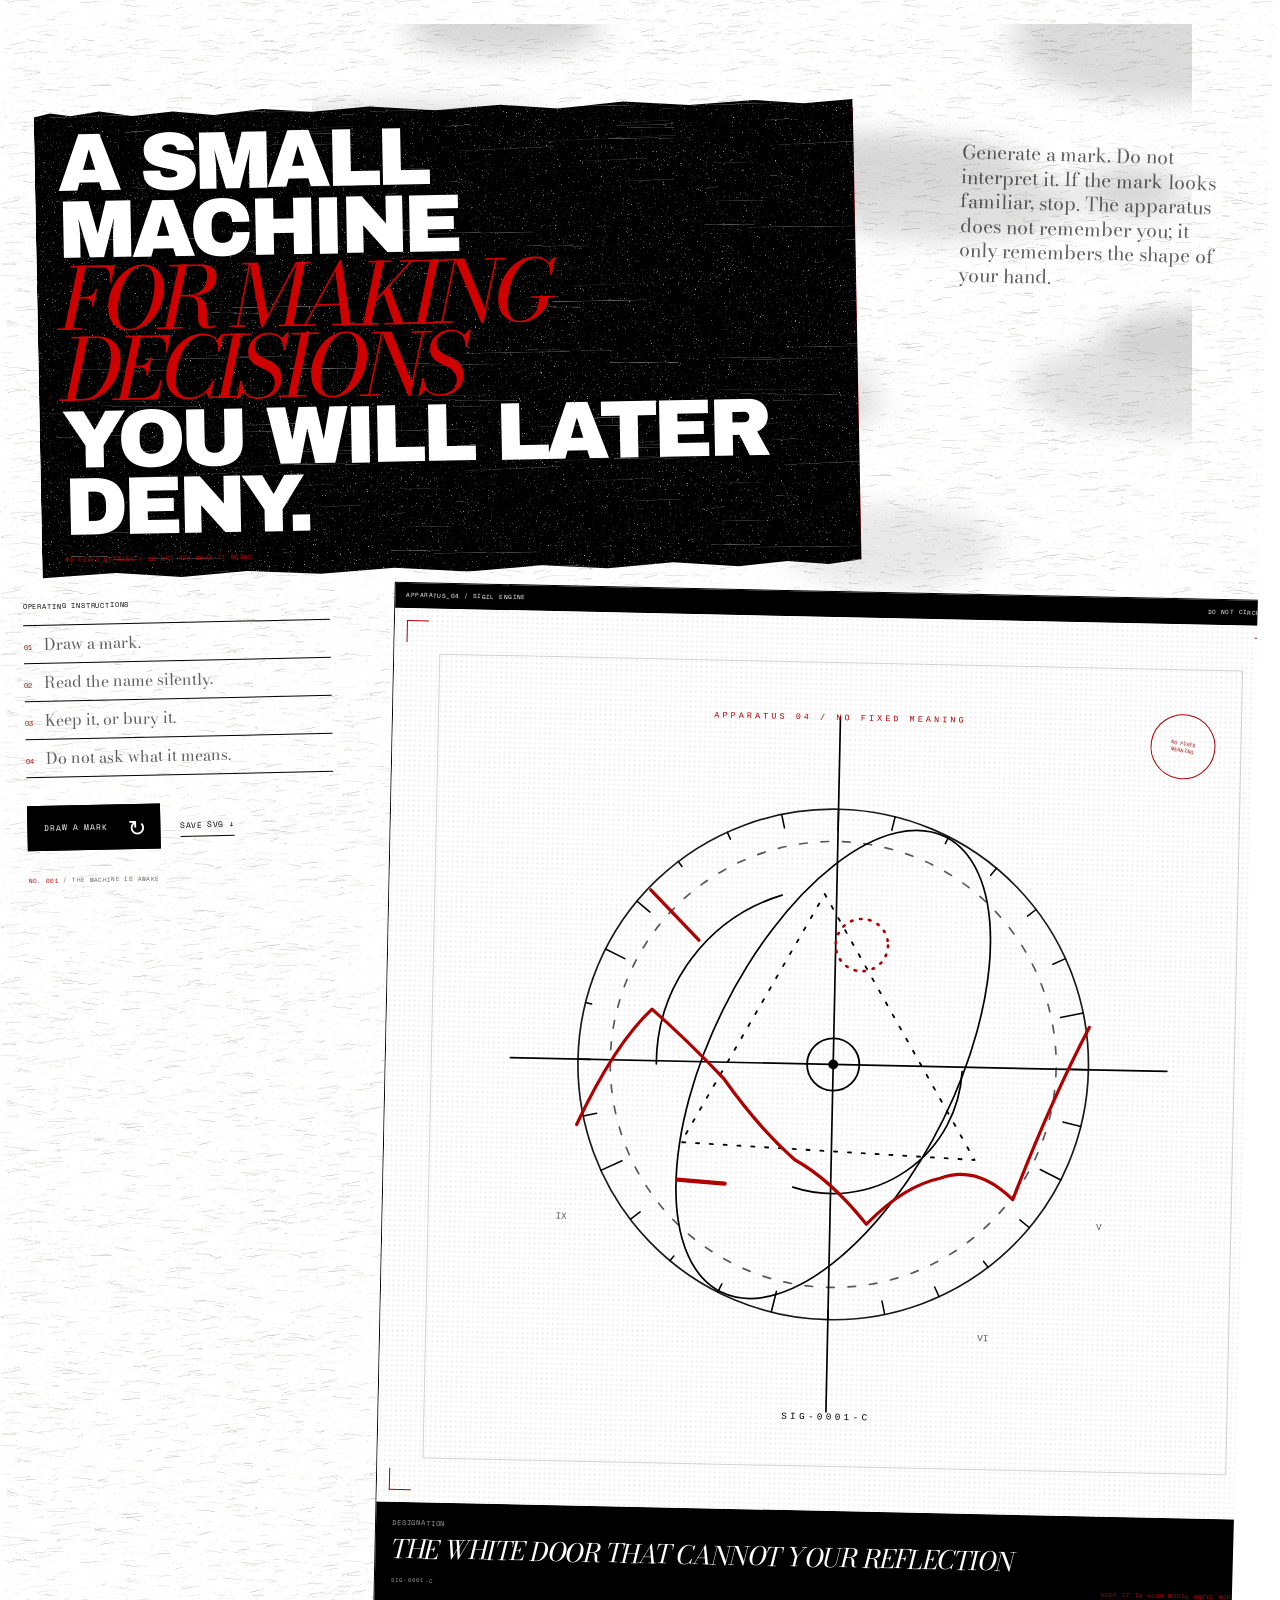
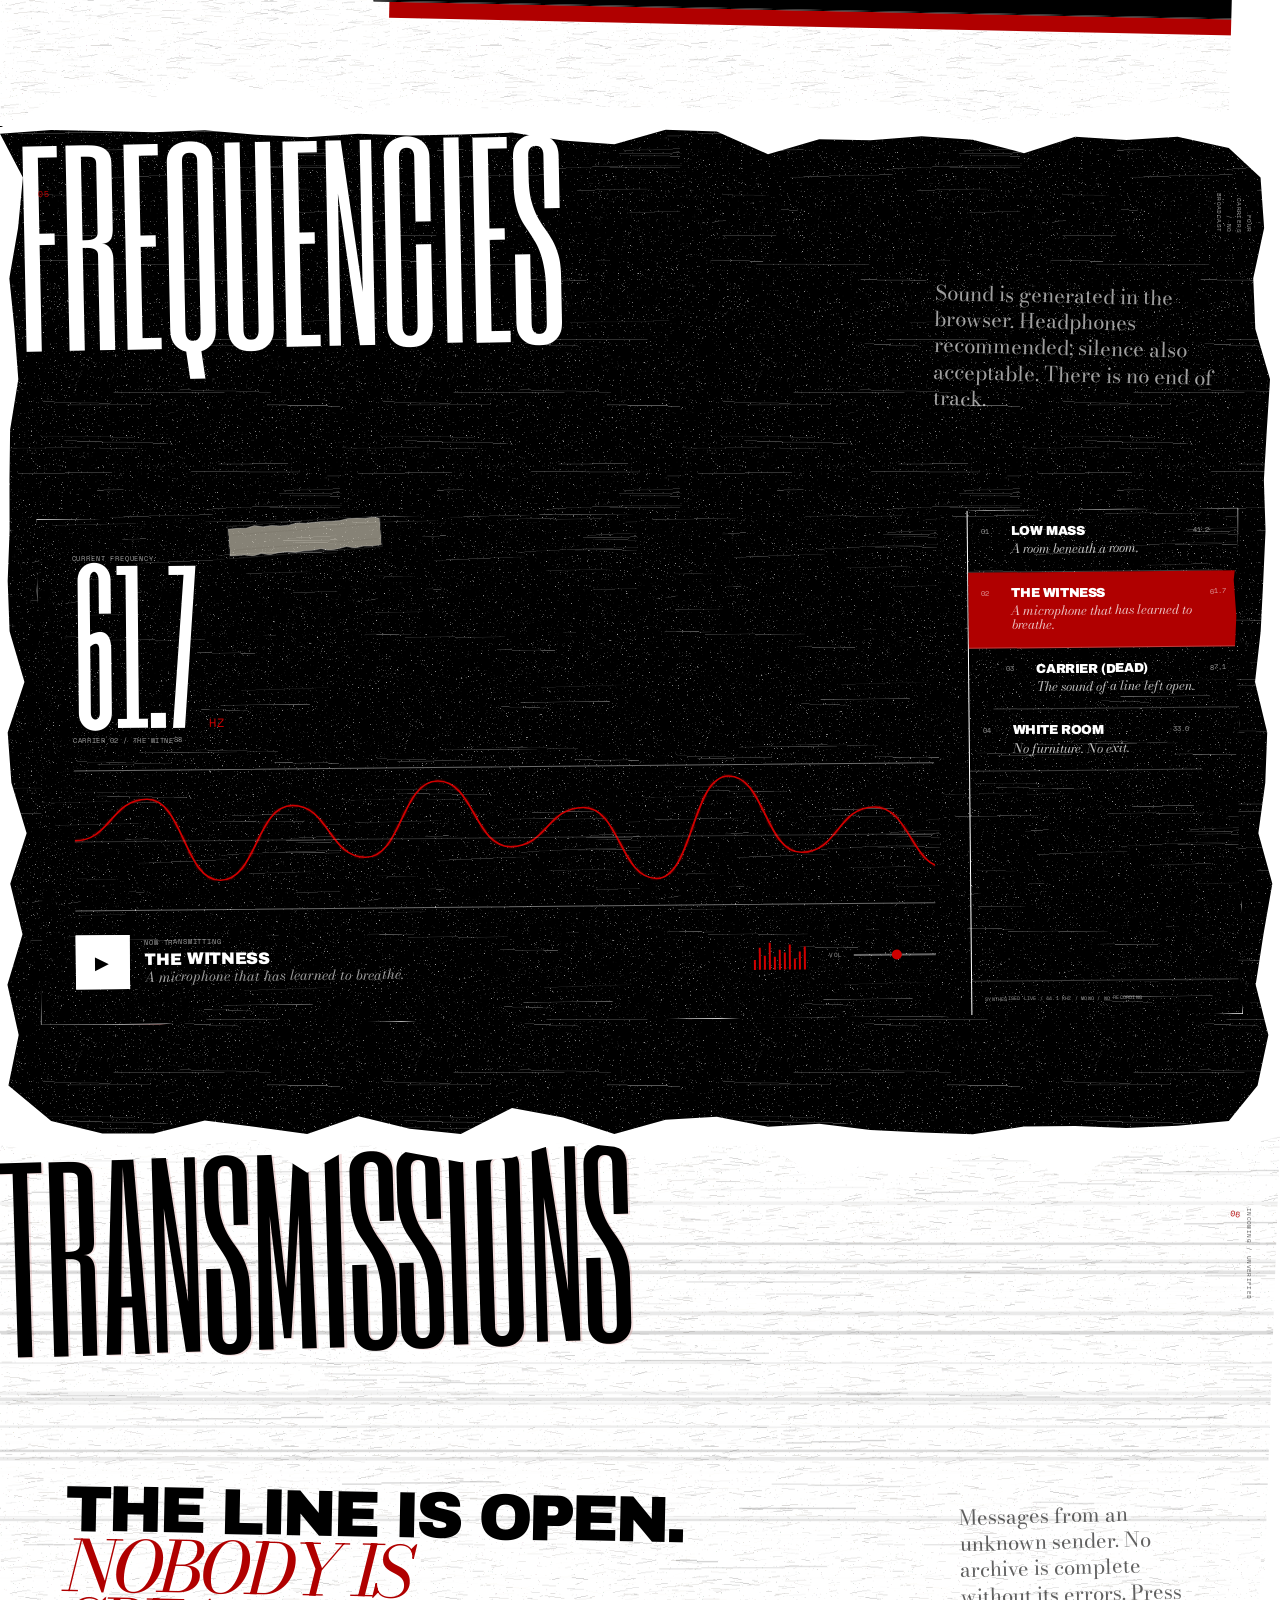
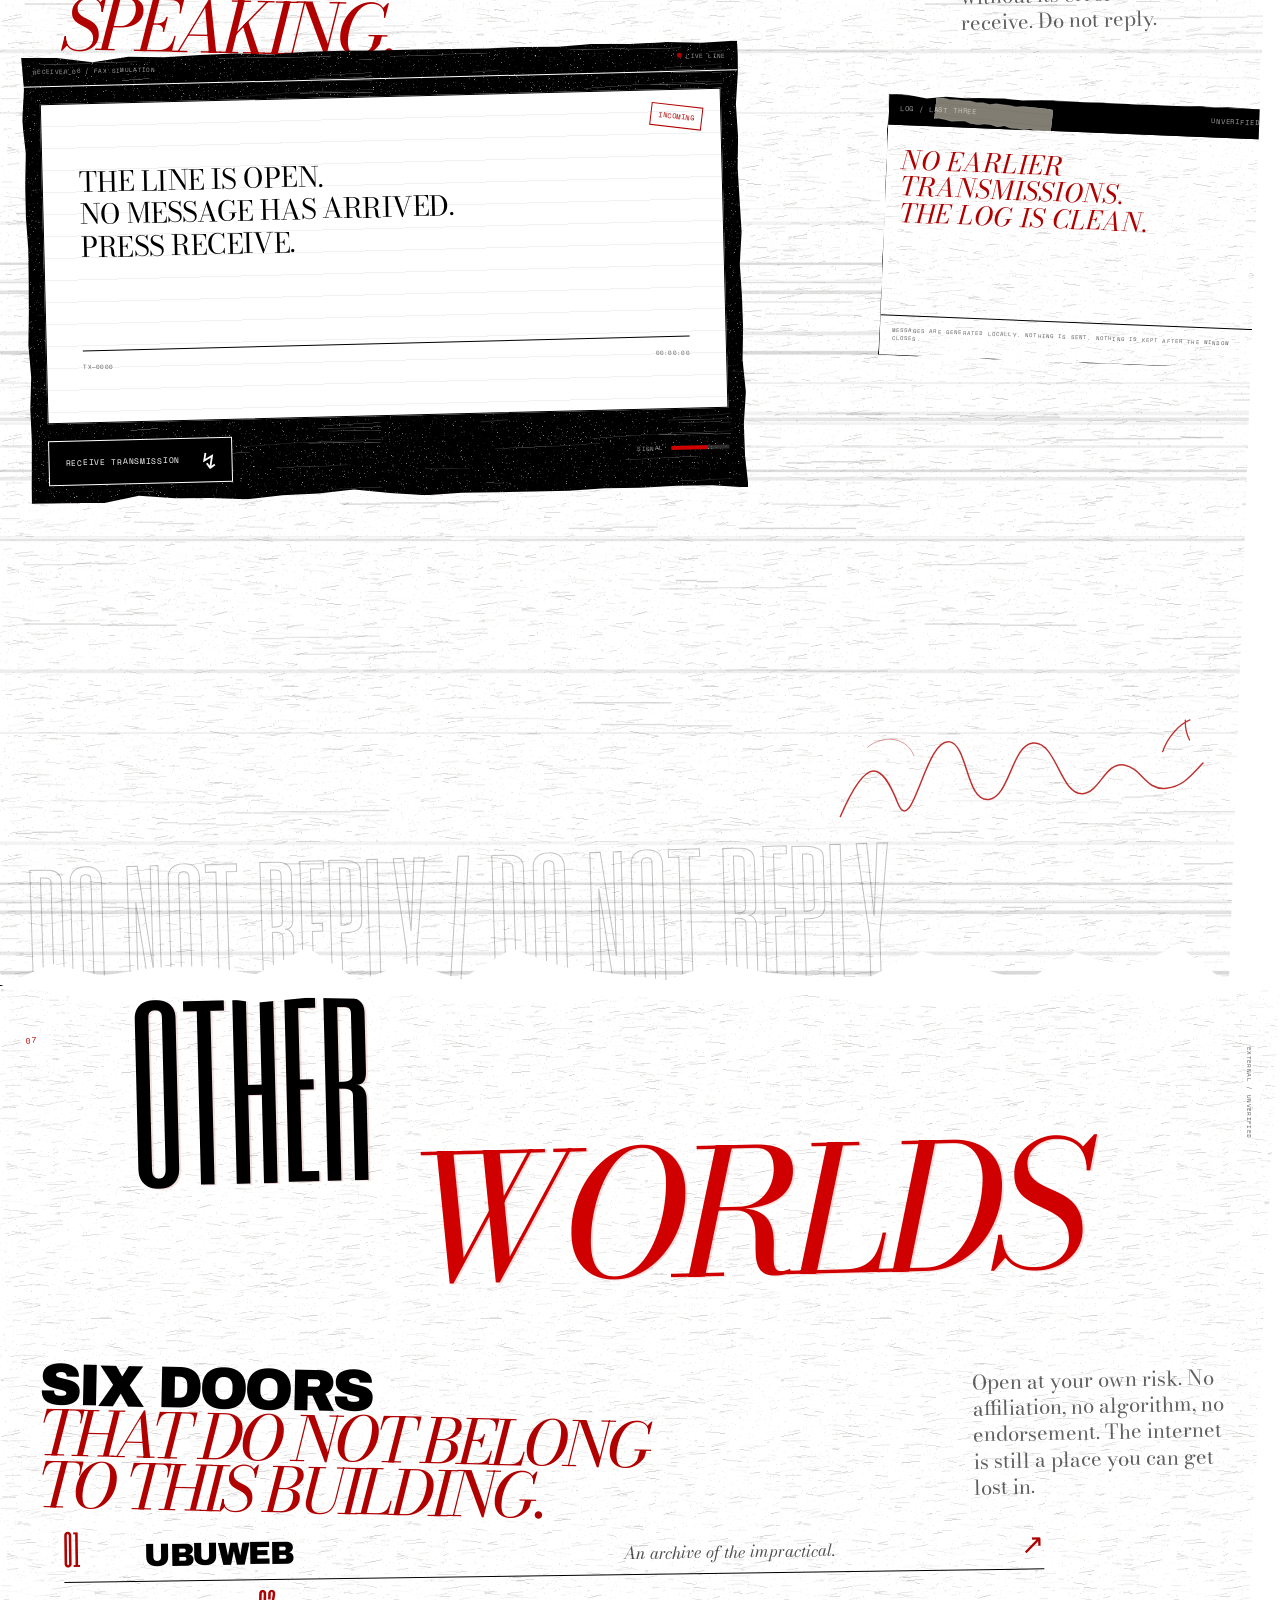
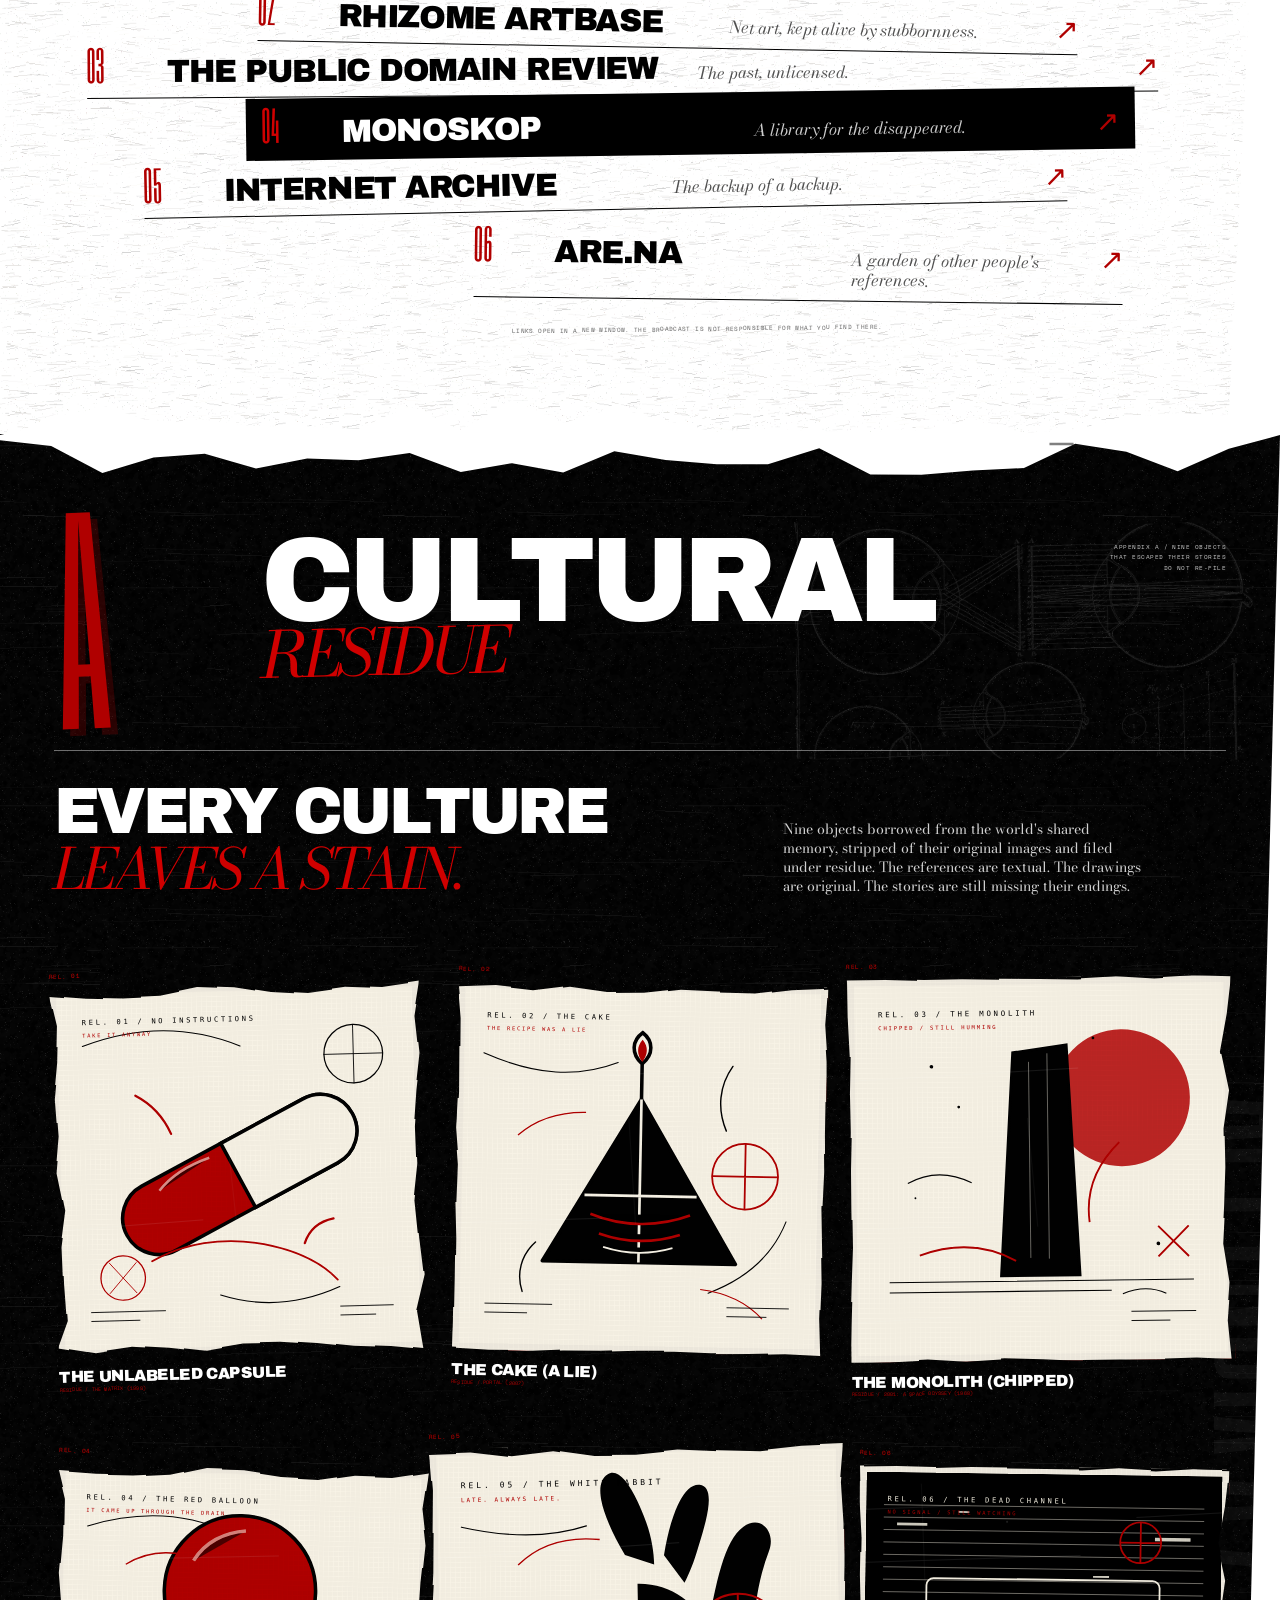
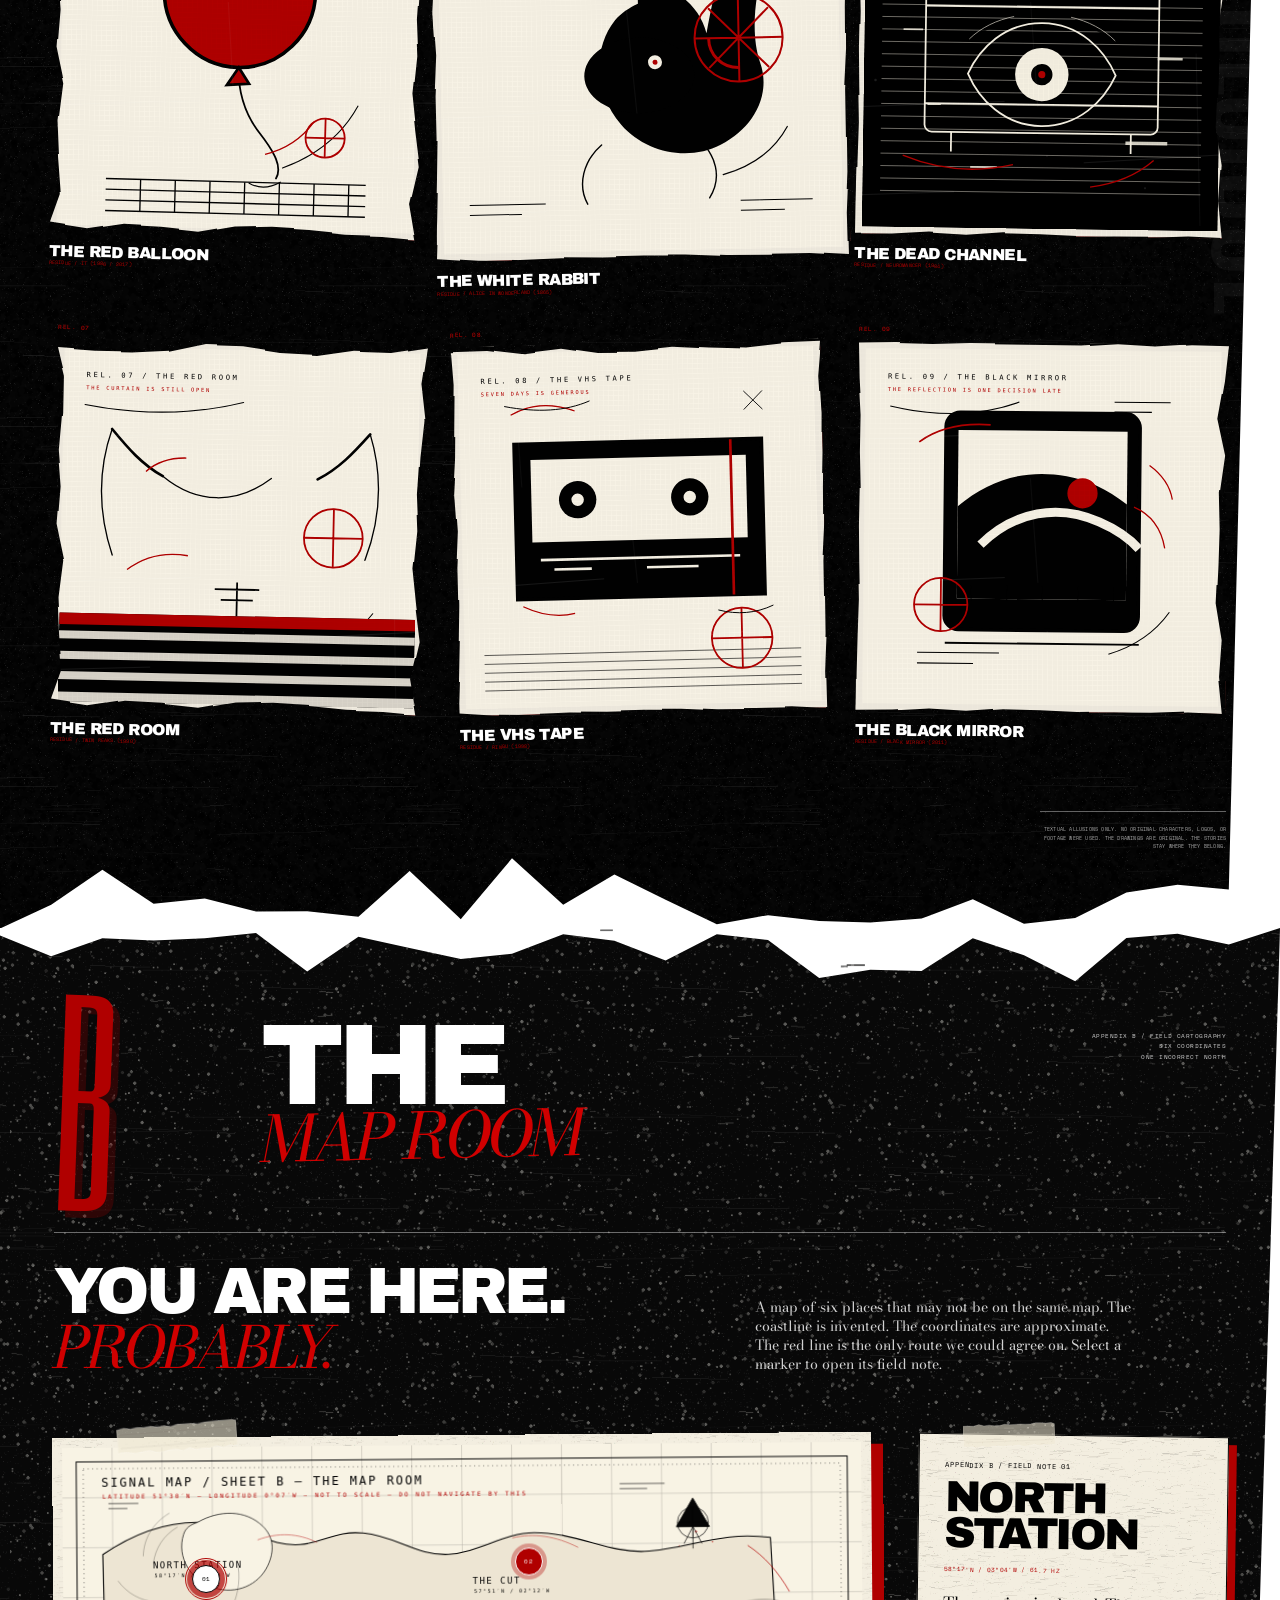
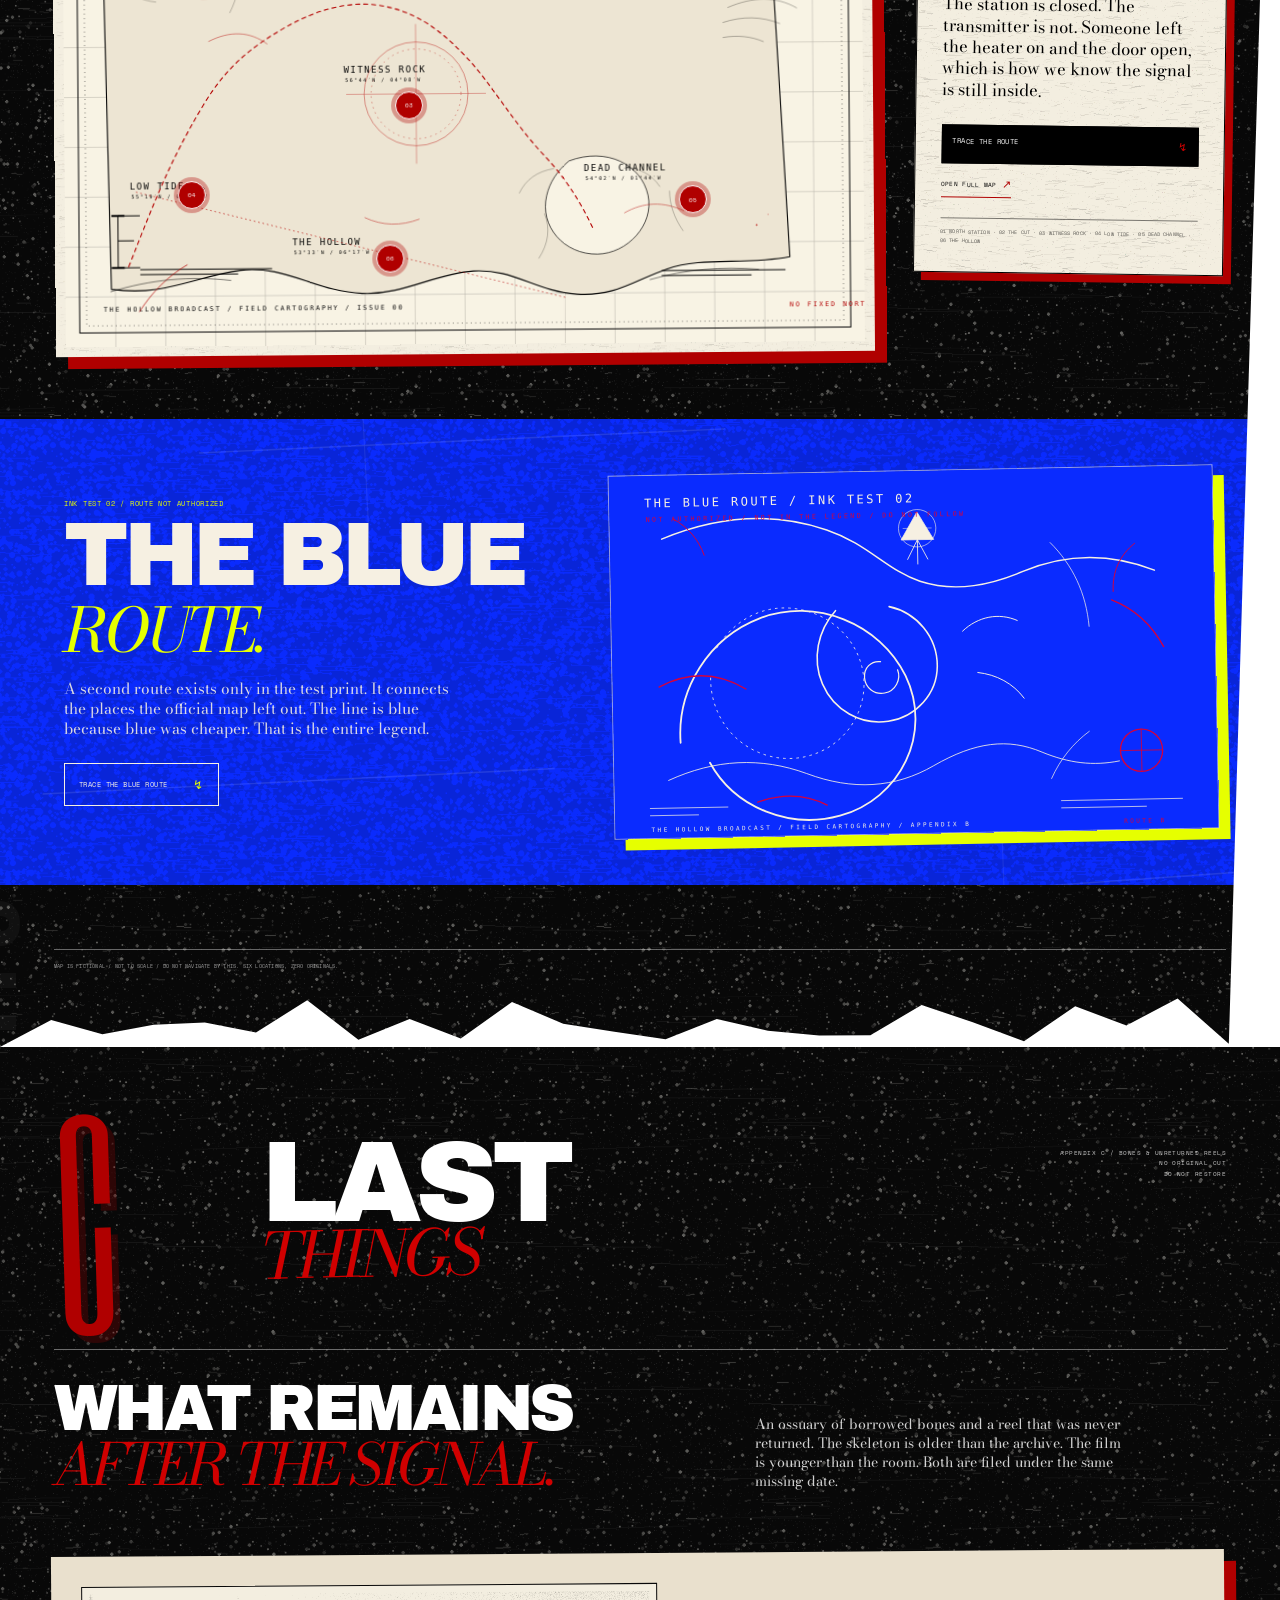
==== commit fa684518: "Add ossuary and lost reel with performance-aware motion" ====
--- a/the-hollow-broadcast/index.html
+++ b/the-hollow-broadcast/index.html
@@ -4,7 +4,7 @@
   <meta charset="UTF-8">
   <meta name="viewport" content="width=device-width, initial-scale=1.0">
   <title>The Hollow Broadcast — A Field Guide to Unreceived Messages</title>
-  <meta name="description" content="An experimental transmission in eight parts, with two appendices: cultural residue and field cartography. Plates, an interactive cutting table, fragments, a sigil engine, frequencies, room tone, and other worlds. No cookies. No algorithm. No master.">
+  <meta name="description" content="An experimental transmission in eight parts, with three appendices: cultural residue, field cartography and last things. Plates, an interactive cutting table, fragments, a sigil engine, frequencies, room tone, and other worlds. No cookies. No algorithm. No master.">
   <meta name="theme-color" content="#000000">
   <meta name="author" content="UNFILED- / The Hollow Broadcast">
   <meta name="application-name" content="The Hollow Broadcast">
@@ -12,7 +12,7 @@
   <meta property="og:site_name" content="UNFILED-">
   <meta property="og:locale" content="en_US">
   <meta property="og:title" content="The Hollow Broadcast — A Field Guide to Unreceived Messages">
-  <meta property="og:description" content="A field guide to messages that arrive after their senders have gone. An independent transmission in eight parts, plus appendices of cultural residue and field cartography.">
+  <meta property="og:description" content="A field guide to messages that arrive after their senders have gone. An independent transmission in eight parts, plus appendices of cultural residue, field cartography and last things.">
   <meta property="og:url" content="https://dmitrylelee.github.io/UNFILED-/">
   <meta property="og:image" content="https://dmitrylelee.github.io/UNFILED-/assets/og-cover.jpg">
   <meta property="og:image:secure_url" content="https://dmitrylelee.github.io/UNFILED-/assets/og-cover.jpg">
@@ -22,7 +22,7 @@
   <meta property="og:image:alt" content="The Hollow Broadcast — a torn-paper and xerox cover with the title, portrait and moth.">
   <meta name="twitter:card" content="summary_large_image">
   <meta name="twitter:title" content="The Hollow Broadcast — A Field Guide to Unreceived Messages">
-  <meta name="twitter:description" content="A field guide to messages that arrive after their senders have gone. An independent transmission in eight parts, plus appendices of cultural residue and field cartography.">
+  <meta name="twitter:description" content="A field guide to messages that arrive after their senders have gone. An independent transmission in eight parts, plus appendices of cultural residue, field cartography and last things.">
   <meta name="twitter:image" content="https://dmitrylelee.github.io/UNFILED-/assets/og-cover.jpg">
   <meta name="twitter:image:alt" content="The Hollow Broadcast — a torn-paper and xerox cover with the title, portrait and moth.">
   <link rel="canonical" href="https://dmitrylelee.github.io/UNFILED-/">
@@ -907,6 +907,78 @@
       <p class="map-room__notice reveal">MAP IS FICTIONAL / NOT TO SCALE / DO NOT NAVIGATE BY THIS. SIX LOCATIONS, ZERO ORIGINALS.</p>
     </section>
 
+    <section class="sheet last-things" id="last-things" aria-labelledby="lastTitle">
+      <div class="last-things__masthead reveal">
+        <span class="last-things__index" aria-hidden="true">C</span>
+        <h2 class="last-things__title" id="lastTitle">LAST<br><em>THINGS</em></h2>
+        <p class="last-things__note" aria-hidden="true">APPENDIX C / BONES &amp; UNRETURNED REELS<br>NO ORIGINAL CUT<br>DO NOT RESTORE</p>
+      </div>
+
+      <div class="last-things__intro reveal">
+        <p class="last-things__display">WHAT REMAINS<br><em>AFTER THE SIGNAL.</em></p>
+        <p class="last-things__copy">An ossuary of borrowed bones and a reel that was never returned. The skeleton is older than the archive. The film is younger than the room. Both are filed under the same missing date.</p>
+      </div>
+
+      <div class="ossuary">
+        <figure class="ossuary__figure reveal">
+          <img src="assets/img/ossuary-skeleton.jpg" alt="An engraved Renaissance skeleton leaning on a spade, from Vesalius, De humani corporis fabrica, 1543." width="900" height="1306" loading="lazy">
+          <svg class="ossuary__thread" viewBox="0 0 900 1306" aria-hidden="true">
+            <path d="M451 230c63 28 125 77 185 134M636 364c-70 17-132 48-186 94M451 458c-32 80-37 161-16 244" />
+          </svg>
+          <span class="ossuary__mark" style="--x:48%;--y:17%" aria-hidden="true">01 / CRANIUM</span>
+          <span class="ossuary__mark" style="--x:69%;--y:31%" aria-hidden="true">02 / HAND</span>
+          <span class="ossuary__mark" style="--x:47%;--y:39%" aria-hidden="true">03 / CAGE</span>
+        </figure>
+
+        <div class="ossuary__copy reveal">
+          <p class="ossuary__kicker">THE BONE INDEX / SPECIMEN C.01</p>
+          <h3 class="ossuary__heading">A BODY IS<br><em>A BORROWED<br>ARCHIVE.</em></h3>
+          <p class="ossuary__text">The skeleton is not an illustration of death. It is an instruction manual for what remains: a cage, a handle, a hinge. The red thread is the only part that was added after the fact.</p>
+          <p class="ossuary__credit">Plate: A. Vesalius, <em>De humani corporis fabrica</em>, 1543. Wellcome Collection, CC BY 4.0. Cropped and contrasted for this publication.</p>
+        </div>
+      </div>
+
+      <div class="lost-reel reveal">
+        <div class="lost-reel__bar">
+          <span>THE LOST REEL / 35MM / UNRETURNED</span>
+          <span>APPENDIX C / REEL 01</span>
+        </div>
+        <div class="film-strip" id="filmStrip" role="group" aria-label="Frames from the lost reel">
+          <figure class="film-frame is-active" data-frame="0">
+            <img src="assets/img/ossuary-skull.jpg" alt="Detail of the skull from the Vesalius skeleton.">
+            <figcaption><span>FRAME 01</span><span>00:00:01:04</span></figcaption>
+          </figure>
+          <figure class="film-frame" data-frame="1">
+            <img src="assets/img/ossuary-cage.jpg" alt="Detail of the ribcage from the Vesalius skeleton.">
+            <figcaption><span>FRAME 02</span><span>00:00:04:18</span></figcaption>
+          </figure>
+          <figure class="film-frame film-frame--missing" data-frame="2">
+            <span>FRAME MISSING</span>
+            <figcaption><span>FRAME 03</span><span>00:00:07:02</span></figcaption>
+          </figure>
+          <figure class="film-frame" data-frame="3">
+            <img src="assets/img/ossuary-legs.jpg" alt="Detail of the legs and spade from the Vesalius skeleton.">
+            <figcaption><span>FRAME 04</span><span>00:00:11:09</span></figcaption>
+          </figure>
+          <figure class="film-frame" data-frame="4">
+            <img src="assets/img/ossuary-skeleton.jpg" alt="The full Vesalius skeleton plate, with the landscape below.">
+            <figcaption><span>FRAME 05</span><span>00:00:16:21</span></figcaption>
+          </figure>
+          <figure class="film-frame film-frame--missing" data-frame="5">
+            <span>FRAME MISSING</span>
+            <figcaption><span>FRAME 06</span><span>00:00:21:00</span></figcaption>
+          </figure>
+        </div>
+        <div class="lost-reel__controls">
+          <button class="lost-reel__play" id="lostReelPlay" type="button" aria-pressed="false">RUN THE LOST REEL <span aria-hidden="true">↯</span></button>
+          <p class="lost-reel__status" id="lostReelStatus" aria-live="polite">FRAME 01 / 00:00:01:04</p>
+          <p class="lost-reel__meta">6 FRAMES / 2 MISSING / NO SOUNDTRACK</p>
+        </div>
+      </div>
+
+      <p class="last-things__notice reveal">BONES: VESALIUS, 1543 / FILM: LOST BEFORE TRANSFER / THE DEAD ARE NOT A GENRE.</p>
+    </section>
+
     <footer class="colophon" id="colophon" aria-labelledby="colophonTitle">
       <div class="colophon__masthead reveal">
         <span class="colophon__index" aria-hidden="true">08</span>
@@ -923,7 +995,7 @@
         <div class="colophon__credits reveal">
           <div>
             <span class="micro-label">PLATES</span>
-            <p>Public domain and CC0 material from Wikimedia Commons. John Harris; Frances Benjamin Johnston; Samuel Dunn; William Home Lizars; <em>Bocagea viridis</em>; <em>The Butterfly Book</em>; <em>A Complete Physico-Medical Treatise on the Human Eye</em>. Four original ink plates. Nine original relic drawings and one signal map.</p>
+            <p>Public domain and CC0 material from Wikimedia Commons. John Harris; Frances Benjamin Johnston; Samuel Dunn; William Home Lizars; <em>Bocagea viridis</em>; <em>The Butterfly Book</em>; <em>A Complete Physico-Medical Treatise on the Human Eye</em>. Four original ink plates. Nine original relic drawings and one signal map. Vesalius skeleton: Wellcome Collection, CC BY 4.0.</p>
           </div>
           <div>
             <span class="micro-label">TYPE</span>
@@ -977,7 +1049,7 @@
       <div class="index-dialog__heading">
         <p class="micro-label">A FIELD GUIDE TO UNRECEIVED MESSAGES</p>
         <h2 id="indexTitle">INDEX</h2>
-        <p class="index-dialog__note">EIGHT PARTS / TWO APPENDICES. NO FIXED ORDER.<br>THE PAGE IS LONGER THAN IT LOOKS.</p>
+        <p class="index-dialog__note">EIGHT PARTS / THREE APPENDICES. NO FIXED ORDER.<br>THE PAGE IS LONGER THAN IT LOOKS.</p>
       </div>
 
       <ol class="index-list">
@@ -1041,6 +1113,12 @@
           <span class="index-list__desc">Six coordinates. One incorrect north.</span>
           <span class="index-list__arrow" aria-hidden="true">→</span>
         </a></li>
+        <li><a href="#last-things" data-index-link>
+          <span class="index-list__no">C</span>
+          <span class="index-list__title">LAST THINGS</span>
+          <span class="index-list__desc">Bones, missing frames, and one unreturned reel.</span>
+          <span class="index-list__arrow" aria-hidden="true">→</span>
+        </a></li>
         <li><a href="#colophon" data-index-link>
           <span class="index-list__no">08</span>
           <span class="index-list__title">COLOPHON</span>
--- a/the-hollow-broadcast/chaos.css
+++ b/the-hollow-broadcast/chaos.css
@@ -5405,3 +5405,582 @@
     animation: none;
   }
 }
+
+/* --------------------------------------------------------------------------
+   Appendix C / Last things
+   -------------------------------------------------------------------------- */
+
+.last-things {
+  position: relative;
+  isolation: isolate;
+  padding: clamp(70px, 7.4vw, 140px) clamp(20px, 4.2vw, 66px) clamp(52px, 6vw, 96px);
+  overflow: hidden;
+  background: #080808 url("assets/textures/ink-black-soft.png") center / 430px repeat;
+  color: var(--white);
+}
+
+.last-things::before {
+  content: "";
+  position: absolute;
+  inset: 0;
+  z-index: 0;
+  background: url("assets/textures/toner-dust.png") center / 380px repeat;
+  opacity: 0.2;
+  mix-blend-mode: screen;
+  pointer-events: none;
+}
+
+.last-things__masthead {
+  position: relative;
+  z-index: 2;
+  display: grid;
+  grid-template-columns: minmax(84px, 14vw) minmax(0, 1fr) minmax(160px, 22vw);
+  align-items: start;
+  gap: clamp(10px, 2.2vw, 34px);
+}
+
+.last-things__index {
+  display: block;
+  color: var(--red);
+  font-family: var(--display);
+  font-size: clamp(132px, 20vw, 285px);
+  line-height: 0.58;
+  letter-spacing: -0.02em;
+  transform: rotate(-1.8deg);
+  text-shadow: 7px 7px 0 rgba(176, 0, 0, 0.22);
+}
+
+.last-things__title {
+  margin: 0;
+  color: var(--white);
+  font-family: var(--heavy);
+  font-size: clamp(58px, 9vw, 142px);
+  font-weight: 400;
+  line-height: 0.72;
+  letter-spacing: -0.055em;
+  text-transform: uppercase;
+}
+
+.last-things__title em {
+  display: block;
+  margin-top: 0.05em;
+  color: var(--red-bright);
+  font-family: var(--serif);
+  font-size: 0.55em;
+  font-style: italic;
+  font-weight: 400;
+  line-height: 0.9;
+  letter-spacing: -0.045em;
+  text-transform: none;
+  transform: rotate(-1.2deg);
+  transform-origin: left center;
+}
+
+.last-things__note {
+  margin: 6px 0 0;
+  color: var(--white);
+  font-family: var(--mono);
+  font-size: 6px;
+  line-height: 1.75;
+  letter-spacing: 0.08em;
+  text-align: right;
+  text-transform: uppercase;
+  opacity: 0.76;
+}
+
+.last-things__intro {
+  position: relative;
+  z-index: 2;
+  display: grid;
+  grid-template-columns: minmax(0, 1.15fr) minmax(0, 0.85fr);
+  gap: clamp(20px, 5vw, 80px);
+  align-items: end;
+  margin-top: clamp(34px, 4.6vw, 68px);
+  border-top: 1px solid rgba(255, 255, 255, 0.4);
+  padding-top: clamp(17px, 2.4vw, 31px);
+}
+
+.last-things__display {
+  margin: 0;
+  color: var(--white);
+  font-family: var(--heavy);
+  font-size: clamp(34px, 5vw, 78px);
+  line-height: 0.86;
+  letter-spacing: -0.055em;
+  text-transform: uppercase;
+}
+
+.last-things__display em {
+  color: var(--red-bright);
+  font-family: var(--serif);
+  font-size: 0.9em;
+  font-style: italic;
+  font-weight: 400;
+  letter-spacing: -0.05em;
+  text-transform: none;
+}
+
+.last-things__copy {
+  max-width: 42ch;
+  margin: 0;
+  color: rgba(255, 255, 255, 0.82);
+  font-family: var(--serif);
+  font-size: clamp(13px, 1.1vw, 17px);
+  line-height: 1.35;
+}
+
+/* Ossuary */
+
+.ossuary {
+  position: relative;
+  z-index: 2;
+  display: grid;
+  grid-template-columns: minmax(0, 1.08fr) minmax(0, 0.92fr);
+  gap: clamp(20px, 3.6vw, 58px);
+  align-items: center;
+  margin-top: clamp(34px, 4.8vw, 72px);
+  padding: clamp(18px, 2.4vw, 30px);
+  background: #e9e0cd;
+  color: #080808;
+  box-shadow: 12px 12px 0 var(--red);
+  transform: rotate(-0.4deg);
+}
+
+.ossuary__figure {
+  position: relative;
+  margin: 0;
+  padding: 7px;
+  overflow: hidden;
+  border: 1px solid #080808;
+  background: #f3eee0;
+}
+
+.ossuary__figure img {
+  display: block;
+  width: 100%;
+  height: auto;
+  mix-blend-mode: multiply;
+  filter: contrast(1.08) brightness(1.02);
+  transform-origin: 50% 60%;
+}
+
+.ossuary__thread {
+  position: absolute;
+  inset: 0;
+  z-index: 3;
+  width: 100%;
+  height: 100%;
+  pointer-events: none;
+}
+
+.ossuary__thread path {
+  fill: none;
+  stroke: #b00000;
+  stroke-width: 1.6;
+  stroke-linecap: round;
+  stroke-dasharray: 3 6;
+}
+
+.ossuary__mark {
+  position: absolute;
+  left: var(--x);
+  top: var(--y);
+  z-index: 4;
+  padding: 4px 6px;
+  border: 1px solid #b00000;
+  background: rgba(243, 238, 224, 0.88);
+  color: #b00000;
+  font-family: var(--mono);
+  font-size: 5px;
+  letter-spacing: 0.04em;
+  text-transform: uppercase;
+  transform: translate(-50%, -50%) rotate(-2deg);
+  pointer-events: none;
+}
+
+.ossuary__copy {
+  position: relative;
+  z-index: 2;
+}
+
+.ossuary__kicker {
+  margin: 0;
+  color: #b00000;
+  font-family: var(--mono);
+  font-size: 6px;
+  letter-spacing: 0.08em;
+  text-transform: uppercase;
+}
+
+.ossuary__heading {
+  margin: 12px 0 0;
+  color: #080808;
+  font-family: var(--heavy);
+  font-size: clamp(30px, 3.8vw, 56px);
+  font-weight: 400;
+  line-height: 0.8;
+  letter-spacing: -0.055em;
+  text-transform: uppercase;
+}
+
+.ossuary__heading em {
+  color: #b00000;
+  font-family: var(--serif);
+  font-size: 0.72em;
+  font-style: italic;
+  font-weight: 400;
+  line-height: 0.9;
+  letter-spacing: -0.05em;
+  text-transform: none;
+}
+
+.ossuary__text {
+  margin: 20px 0 0;
+  font-family: var(--serif);
+  font-size: clamp(15px, 1.25vw, 18px);
+  line-height: 1.3;
+}
+
+.ossuary__credit {
+  margin: 24px 0 0;
+  border-top: 1px solid rgba(0, 0, 0, 0.4);
+  padding-top: 8px;
+  color: var(--ink-soft);
+  font-family: var(--mono);
+  font-size: 5px;
+  line-height: 1.6;
+  letter-spacing: 0.03em;
+  text-transform: uppercase;
+}
+
+/* Lost reel */
+
+.lost-reel {
+  position: relative;
+  z-index: 2;
+  margin-top: clamp(34px, 4.8vw, 72px);
+  overflow: hidden;
+  border: 1px solid rgba(255, 255, 255, 0.35);
+  background: #121212;
+  box-shadow: 10px 10px 0 var(--red);
+}
+
+.lost-reel__bar {
+  display: flex;
+  justify-content: space-between;
+  gap: 20px;
+  padding: 9px 13px;
+  background: #f3eee0;
+  color: #080808;
+  font-family: var(--mono);
+  font-size: 5.5px;
+  letter-spacing: 0.06em;
+  text-transform: uppercase;
+}
+
+.film-strip {
+  position: relative;
+  display: flex;
+  gap: 12px;
+  overflow-x: auto;
+  padding: 25px 16px;
+  background: #0b0b0b;
+  scrollbar-width: thin;
+  scroll-snap-type: x proximity;
+}
+
+.film-strip::before,
+.film-strip::after {
+  content: "";
+  position: absolute;
+  left: 0;
+  right: 0;
+  z-index: 2;
+  height: 17px;
+  background-image: radial-gradient(circle at 13px 8px, #f3eee0 0 3.8px, transparent 4.2px);
+  background-size: 27px 17px;
+  background-repeat: repeat-x;
+  opacity: 0.85;
+  pointer-events: none;
+}
+
+.film-strip::before { top: 0; }
+.film-strip::after { bottom: 0; }
+
+.film-frame {
+  position: relative;
+  flex: 0 0 clamp(150px, 17vw, 196px);
+  aspect-ratio: 4 / 5;
+  margin: 0;
+  border: 1px solid #f3eee0;
+  background: #f3eee0;
+  color: #080808;
+  scroll-snap-align: start;
+  overflow: hidden;
+}
+
+.film-frame img {
+  display: block;
+  width: 100%;
+  height: calc(100% - 28px);
+  object-fit: cover;
+  filter: grayscale(1) contrast(1.15);
+}
+
+.film-frame figcaption {
+  display: flex;
+  align-items: center;
+  justify-content: space-between;
+  gap: 8px;
+  height: 28px;
+  padding: 0 6px;
+  background: #f3eee0;
+  font-family: var(--mono);
+  font-size: 4.5px;
+  letter-spacing: 0.02em;
+}
+
+.film-frame.is-active {
+  outline: 2px solid var(--red-bright);
+  outline-offset: -2px;
+}
+
+.film-frame.is-past {
+  opacity: 0.6;
+}
+
+.film-frame--missing {
+  display: flex;
+  flex-direction: column;
+  justify-content: center;
+  background: #080808;
+  border-color: #b00000;
+  color: var(--red-bright);
+}
+
+.film-frame--missing > span {
+  display: grid;
+  flex: 1;
+  place-items: center;
+  font-family: var(--display);
+  font-size: clamp(24px, 3vw, 38px);
+  letter-spacing: 0.04em;
+  transform: rotate(-5deg);
+}
+
+.film-frame--missing figcaption {
+  background: #b00000;
+  color: #f3eee0;
+}
+
+.lost-reel__controls {
+  display: flex;
+  align-items: center;
+  gap: 18px;
+  padding: 14px 16px;
+  border-top: 1px solid rgba(255, 255, 255, 0.28);
+  background: #080808;
+}
+
+.lost-reel__play {
+  padding: 9px 11px;
+  border: 1px solid #f3eee0;
+  background: transparent;
+  color: #f3eee0;
+  font-family: var(--mono);
+  font-size: 6px;
+  letter-spacing: 0.04em;
+  text-transform: uppercase;
+  cursor: pointer;
+}
+
+.lost-reel__play span { color: var(--red-bright); }
+
+.lost-reel__play:hover,
+.lost-reel__play:focus-visible,
+.lost-reel__play[aria-pressed="true"] {
+  background: #f3eee0;
+  color: #080808;
+}
+
+.lost-reel__play:hover span,
+.lost-reel__play:focus-visible span,
+.lost-reel__play[aria-pressed="true"] span { color: #b00000; }
+
+.lost-reel__status {
+  margin: 0;
+  color: var(--red-bright);
+  font-family: var(--mono);
+  font-size: 5.5px;
+  letter-spacing: 0.04em;
+}
+
+.lost-reel__meta {
+  margin: 0 0 0 auto;
+  color: rgba(255, 255, 255, 0.5);
+  font-family: var(--mono);
+  font-size: 5px;
+  letter-spacing: 0.04em;
+  text-transform: uppercase;
+}
+
+.last-things__notice {
+  position: relative;
+  z-index: 2;
+  margin: clamp(30px, 4.4vw, 62px) 0 0;
+  border-top: 1px solid rgba(255, 255, 255, 0.35);
+  padding-top: 12px;
+  color: rgba(255, 255, 255, 0.58);
+  font-family: var(--mono);
+  font-size: 5px;
+  line-height: 1.7;
+  letter-spacing: 0.04em;
+  text-transform: uppercase;
+}
+
+/* Motion: alive, but optional */
+
+@keyframes boneBreathe {
+  0%, 100% { transform: scale(1); }
+  50% { transform: scale(1.006); }
+}
+
+@keyframes frameFlicker {
+  0%, 100% { opacity: 1; transform: translateX(0); }
+  38% { opacity: 0.92; transform: translateX(-1px); }
+  62% { opacity: 0.97; transform: translateX(1px); }
+  82% { opacity: 0.9; }
+}
+
+.ossuary__figure img {
+  animation: boneBreathe 9s ease-in-out infinite;
+}
+
+.lost-reel.is-playing .film-frame.is-active img {
+  animation: frameFlicker 1.9s steps(2, end) infinite;
+}
+
+html.motion-lite .ossuary__figure img,
+html.motion-lite .lost-reel.is-playing .film-frame.is-active img {
+  animation: none;
+}
+
+html.motion-lite { scroll-behavior: auto; }
+
+@media (max-width: 1000px) {
+  .last-things__masthead {
+    grid-template-columns: minmax(60px, 12vw) minmax(0, 1fr);
+  }
+
+  .last-things__note {
+    grid-column: 2;
+    margin-top: 14px;
+    text-align: left;
+  }
+
+  .ossuary {
+    grid-template-columns: 1fr;
+  }
+
+  .ossuary__copy {
+    max-width: 620px;
+  }
+}
+
+@media (max-width: 760px) {
+  .last-things {
+    padding: 62px 18px 54px;
+  }
+
+  .last-things__masthead {
+    display: block;
+  }
+
+  .last-things__index {
+    display: none;
+  }
+
+  .last-things__title {
+    font-size: clamp(54px, 15vw, 102px);
+  }
+
+  .last-things__note {
+    margin-top: 15px;
+    text-align: left;
+  }
+
+  .last-things__intro {
+    display: block;
+    margin-top: 28px;
+  }
+
+  .last-things__display {
+    font-size: clamp(32px, 10vw, 58px);
+  }
+
+  .last-things__copy {
+    margin-top: 17px;
+    font-size: 14px;
+  }
+
+  .ossuary {
+    gap: 22px;
+    margin-top: 30px;
+    padding: 12px;
+    box-shadow: 7px 7px 0 var(--red);
+  }
+
+  .ossuary__figure {
+    padding: 4px;
+  }
+
+  .ossuary__heading {
+    font-size: clamp(30px, 9vw, 44px);
+  }
+
+  .ossuary__text {
+    font-size: 16px;
+  }
+
+  .ossuary__mark {
+    display: none;
+  }
+
+  .lost-reel {
+    margin-top: 28px;
+    box-shadow: 7px 7px 0 var(--red);
+  }
+
+  .lost-reel__bar {
+    font-size: 4.5px;
+  }
+
+  .film-strip {
+    padding: 21px 12px;
+  }
+
+  .film-frame {
+    flex-basis: 148px;
+  }
+
+  .lost-reel__controls {
+    flex-wrap: wrap;
+    gap: 11px;
+  }
+
+  .lost-reel__meta {
+    flex-basis: 100%;
+    margin-left: 0;
+  }
+
+  .last-things__notice {
+    margin-top: 34px;
+  }
+}
+
+@media (prefers-reduced-motion: reduce) {
+  .ossuary__figure img,
+  .lost-reel.is-playing .film-frame.is-active img {
+    animation: none;
+  }
+}
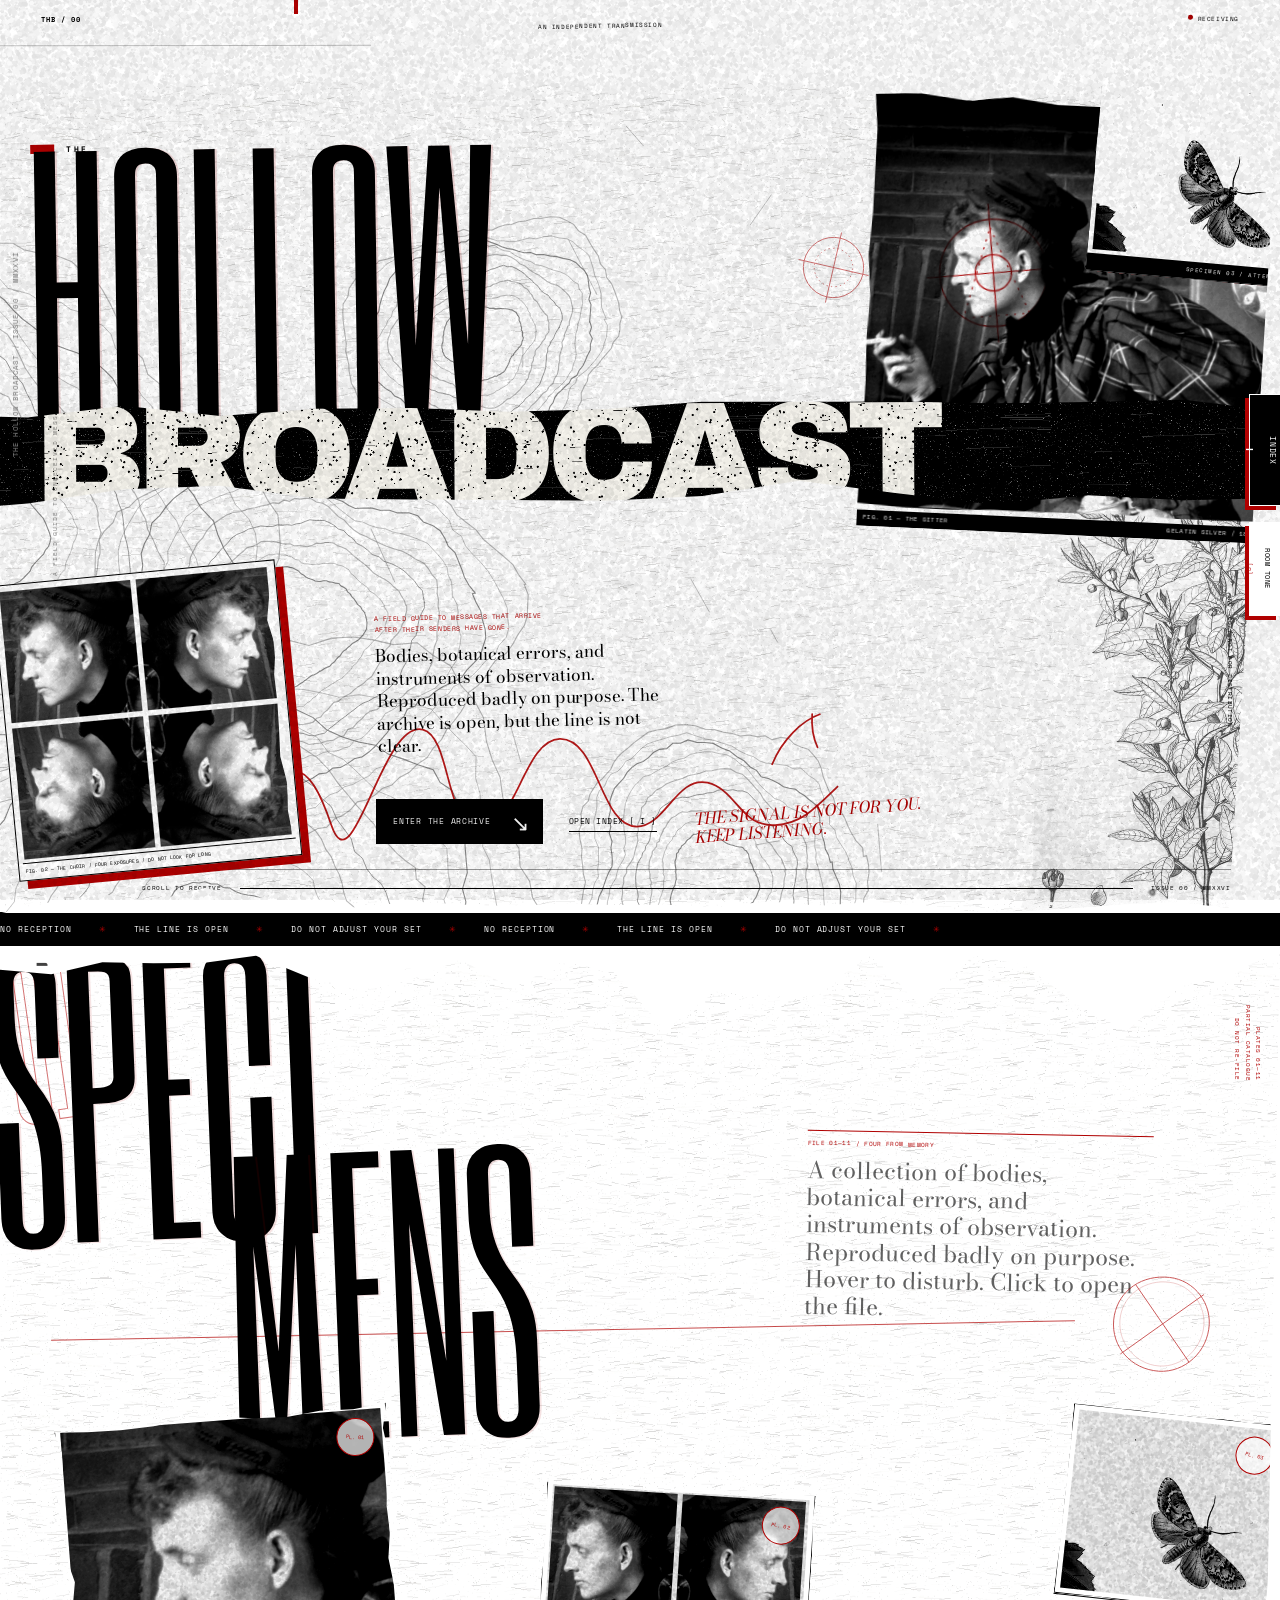
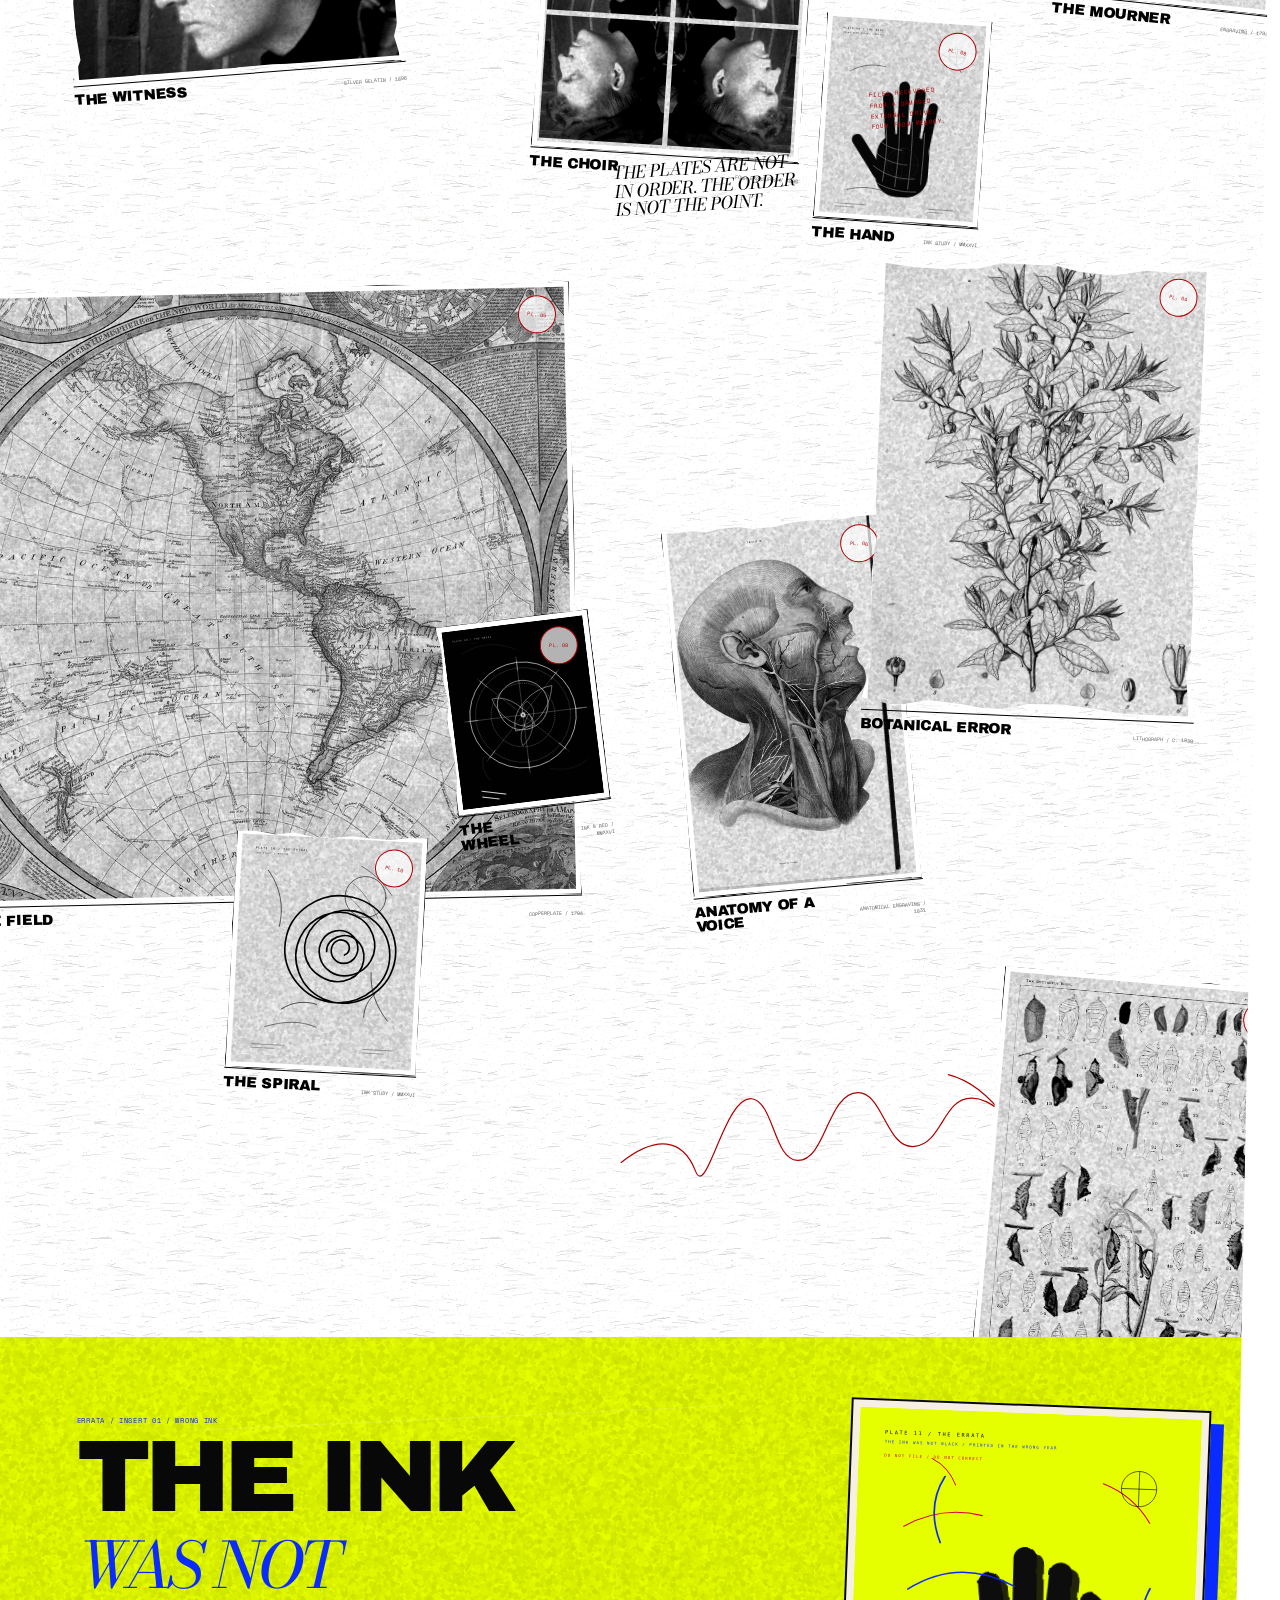
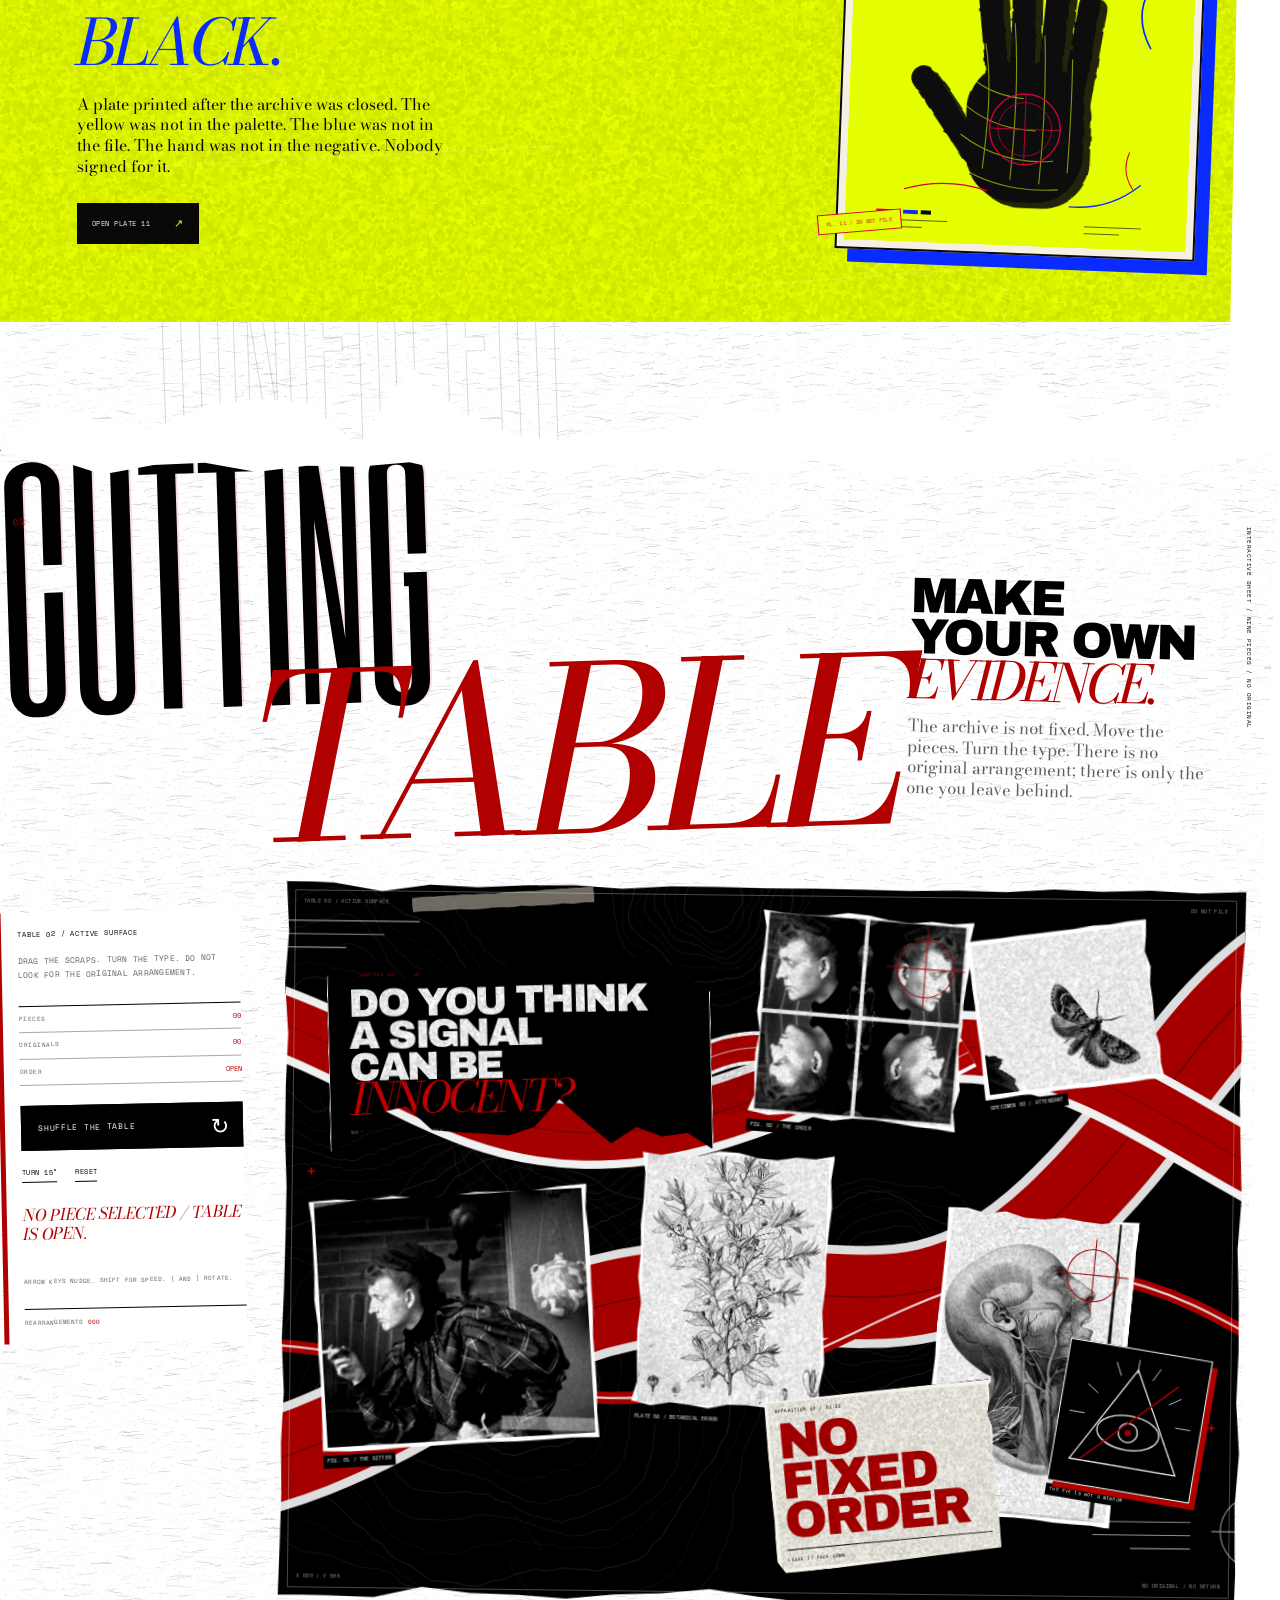
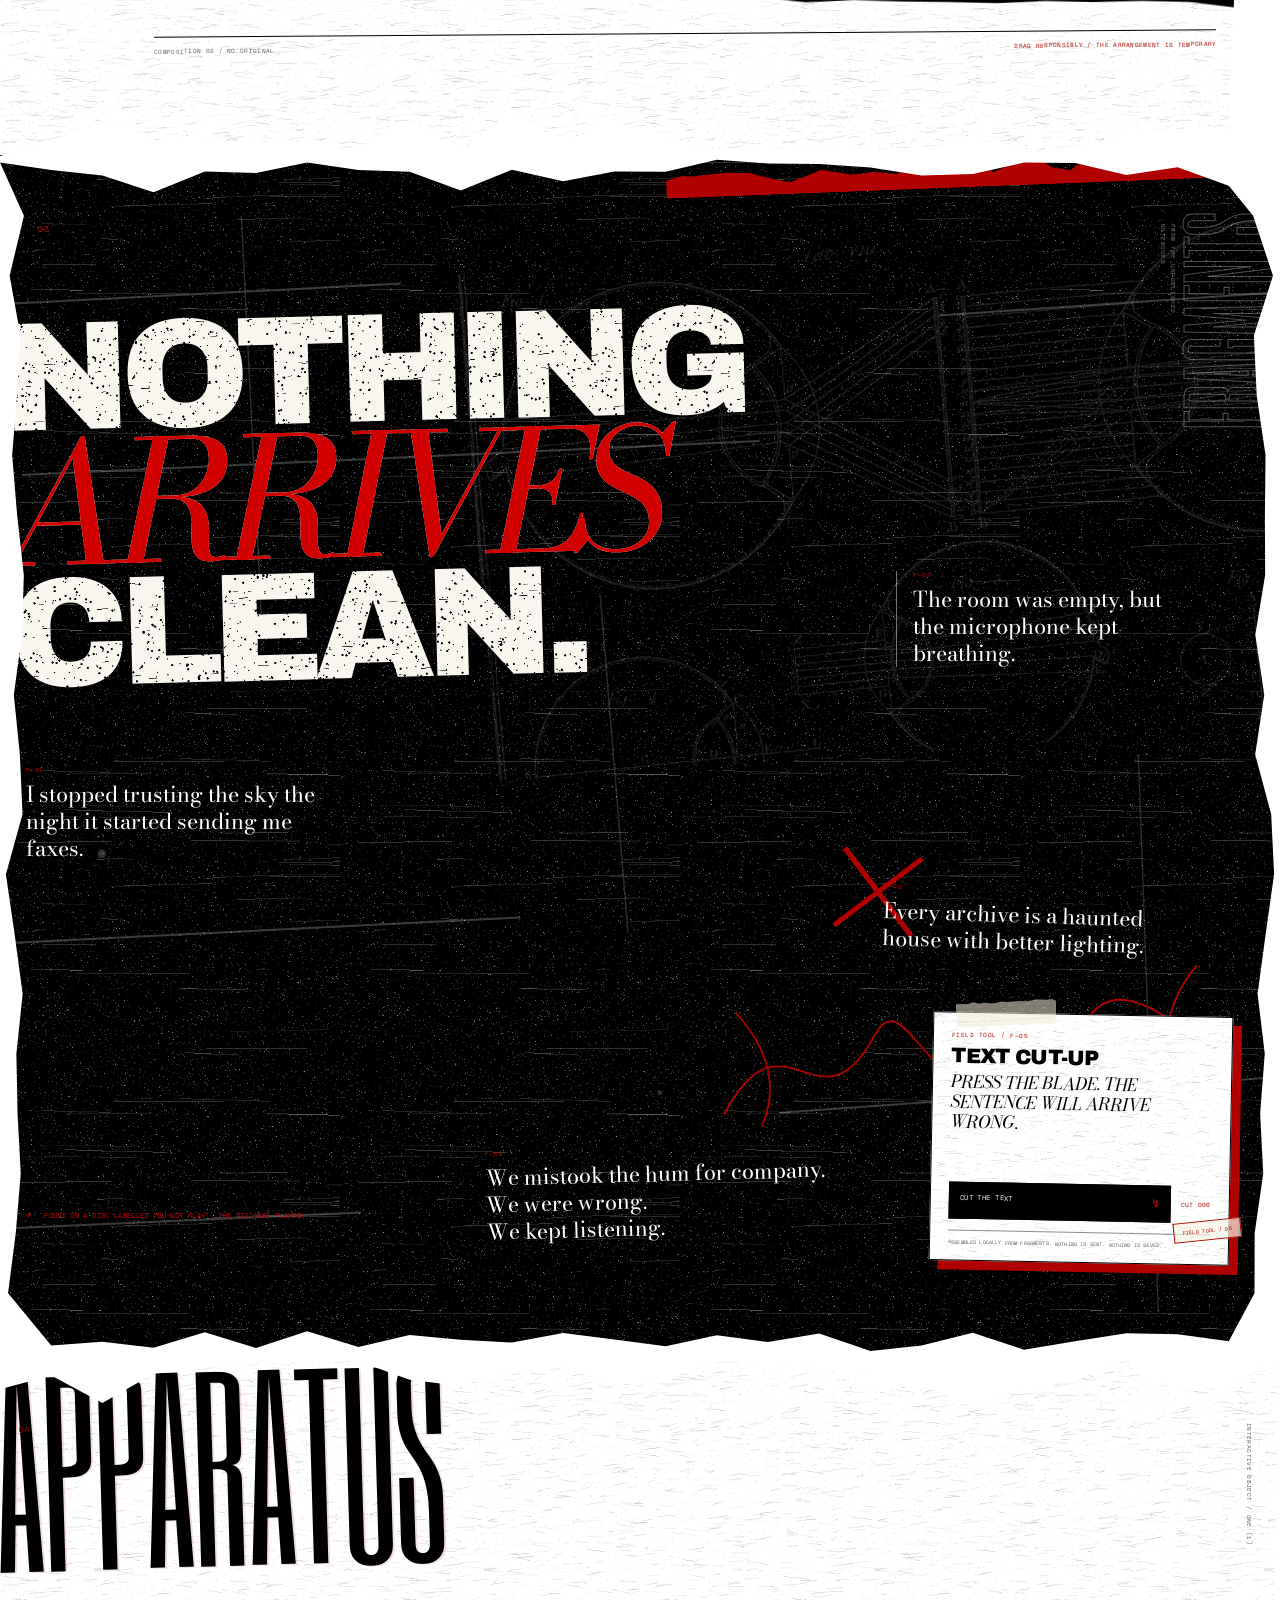
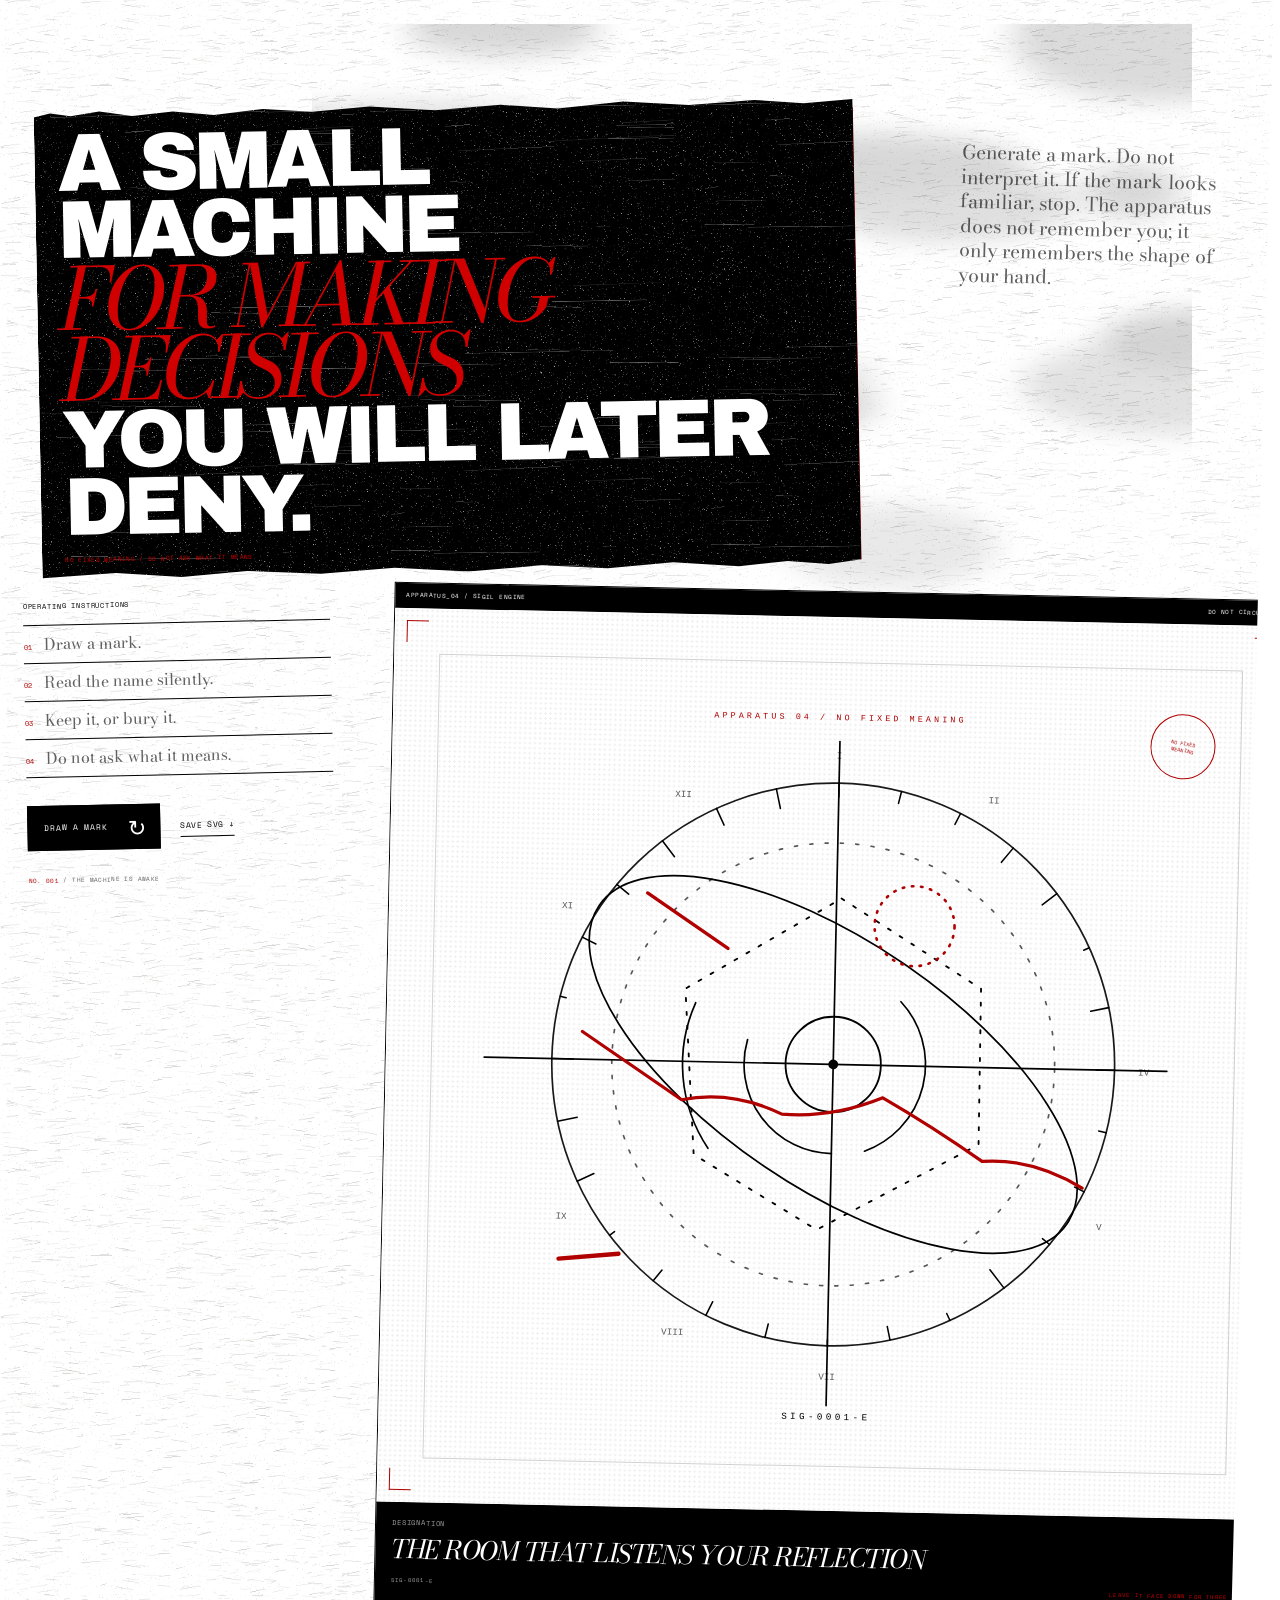
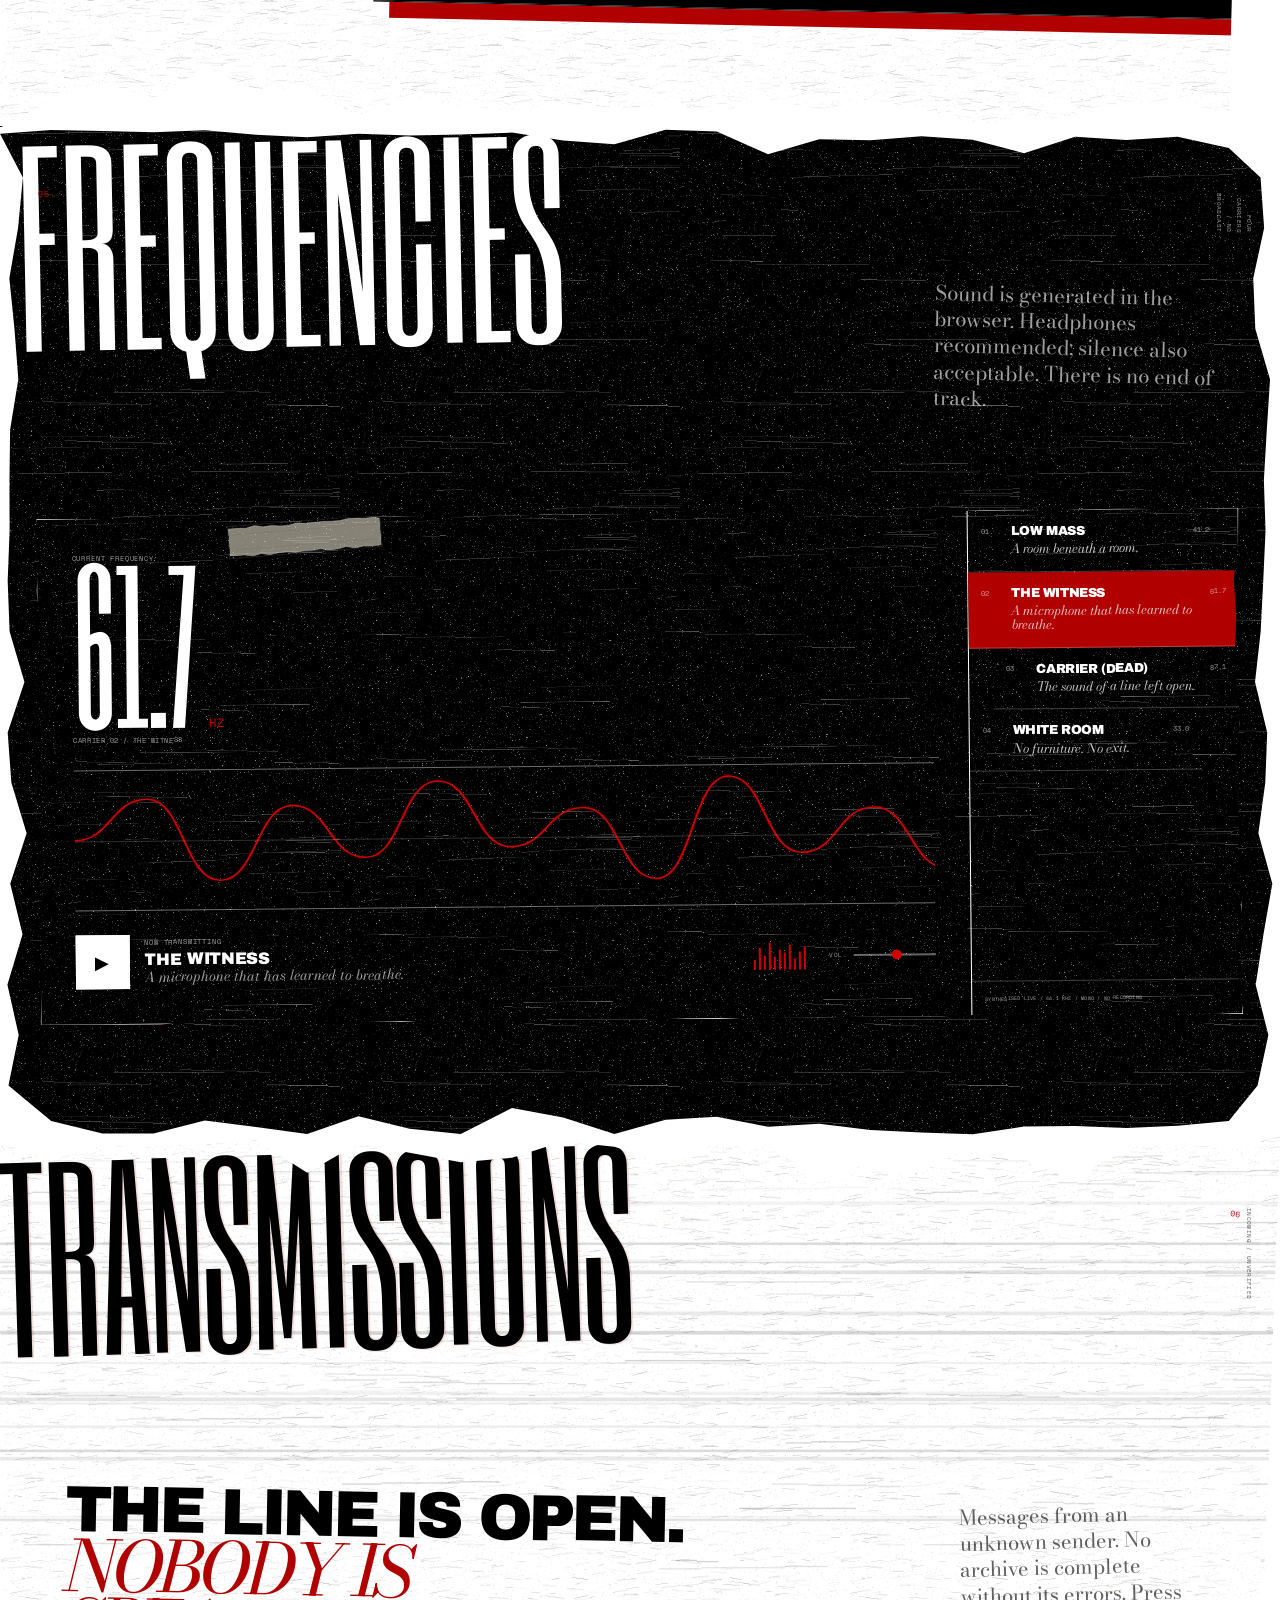
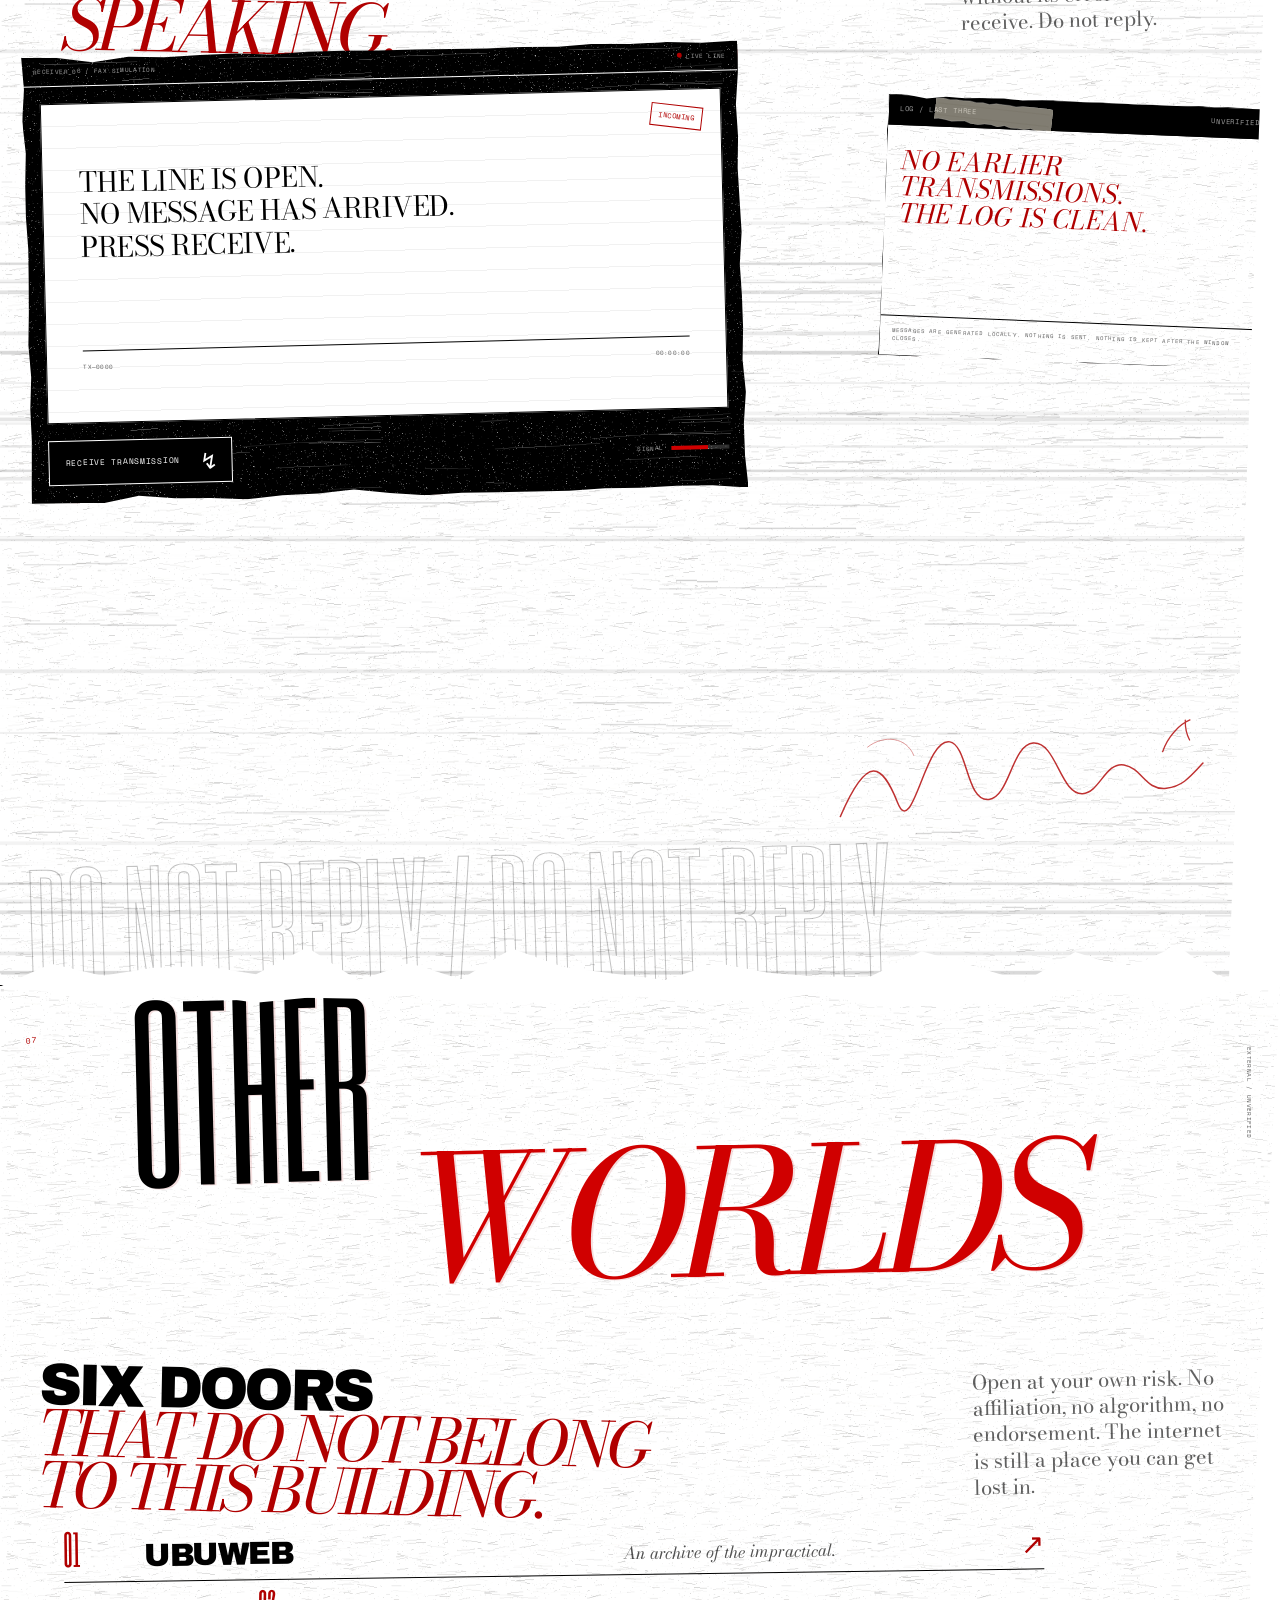
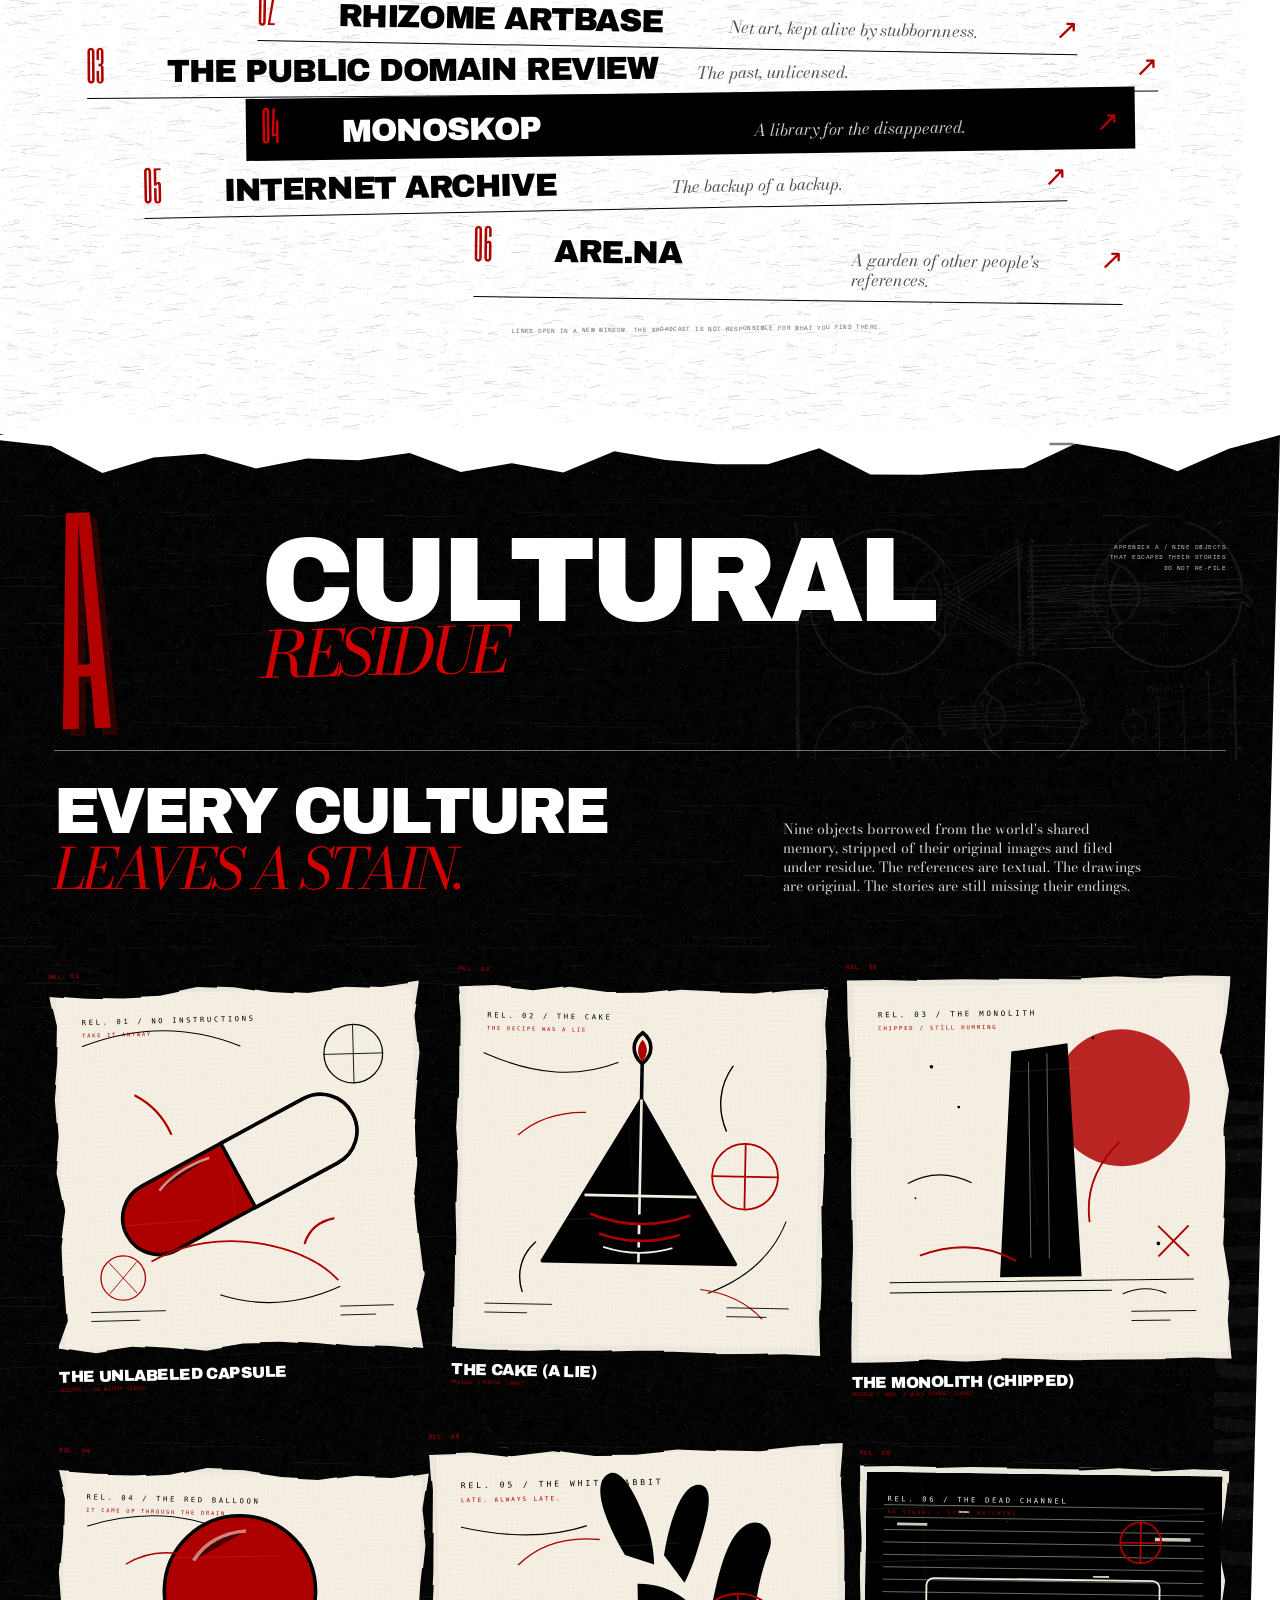
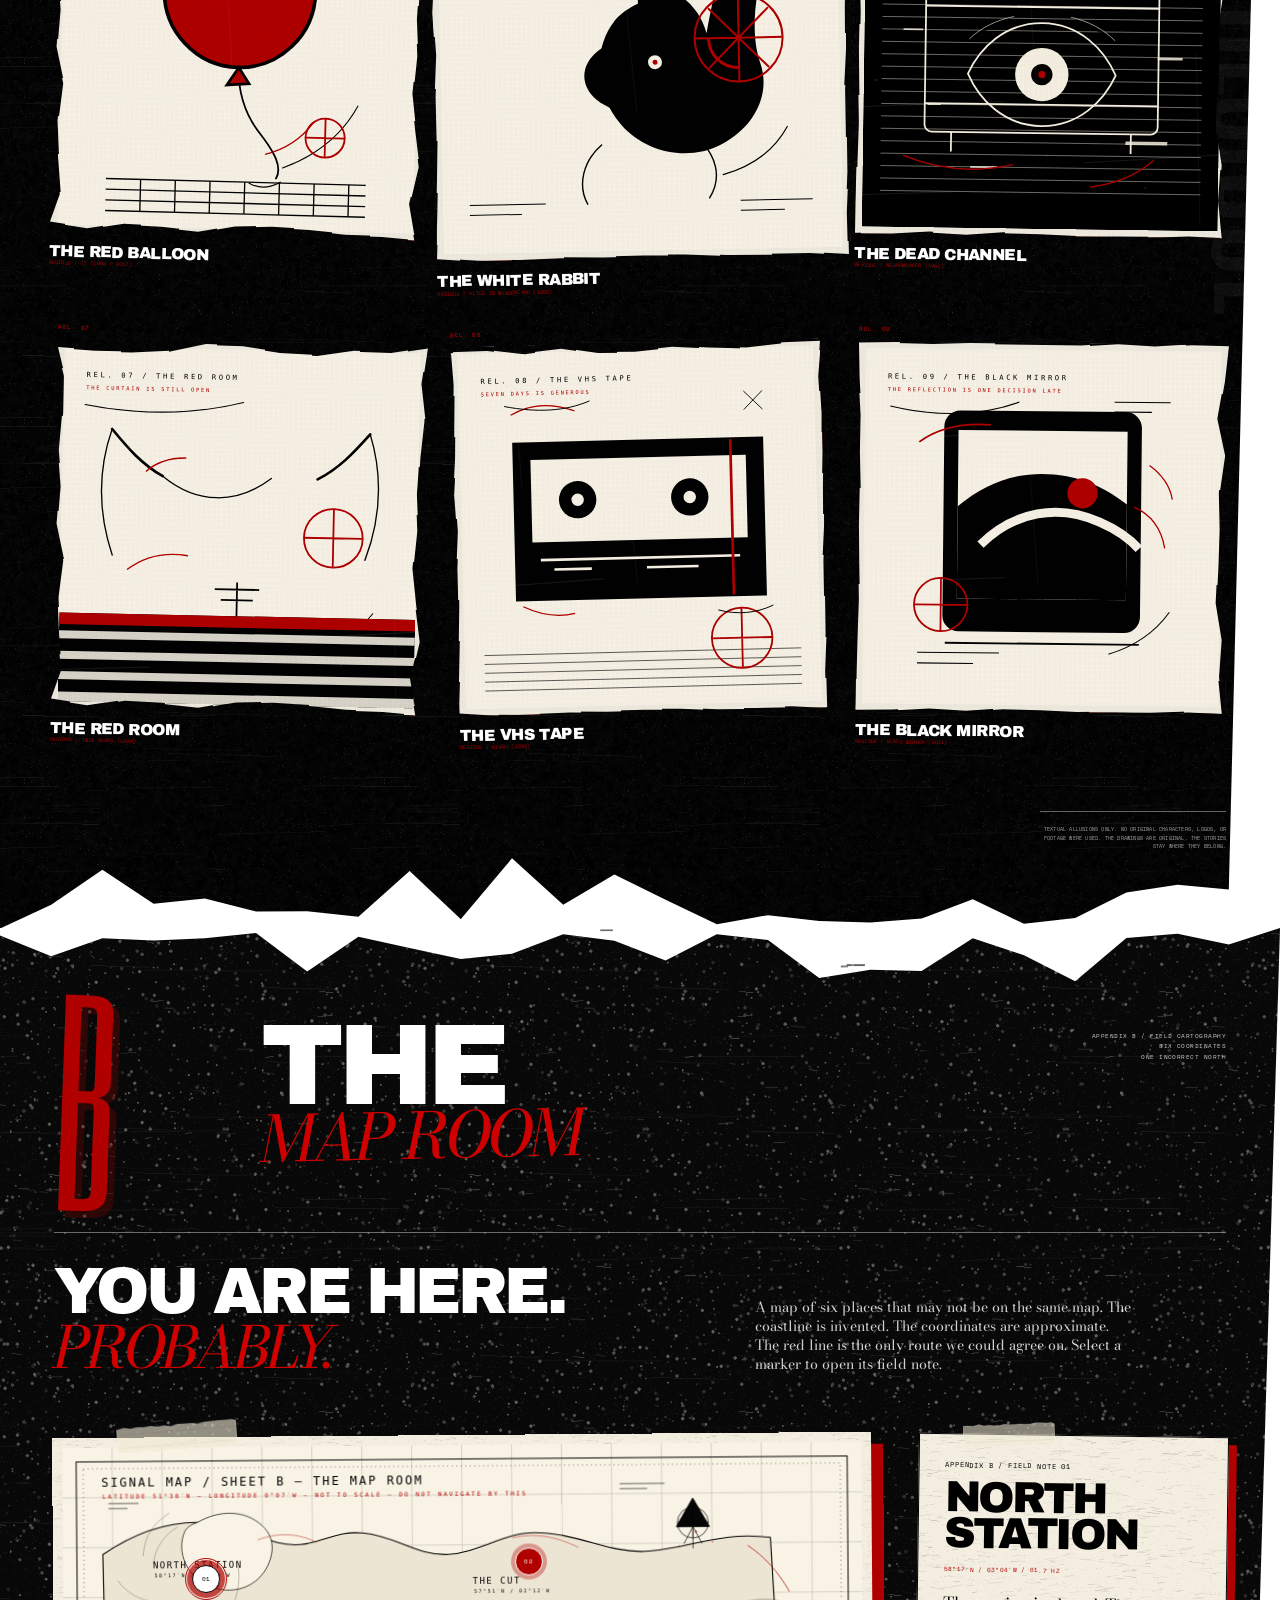
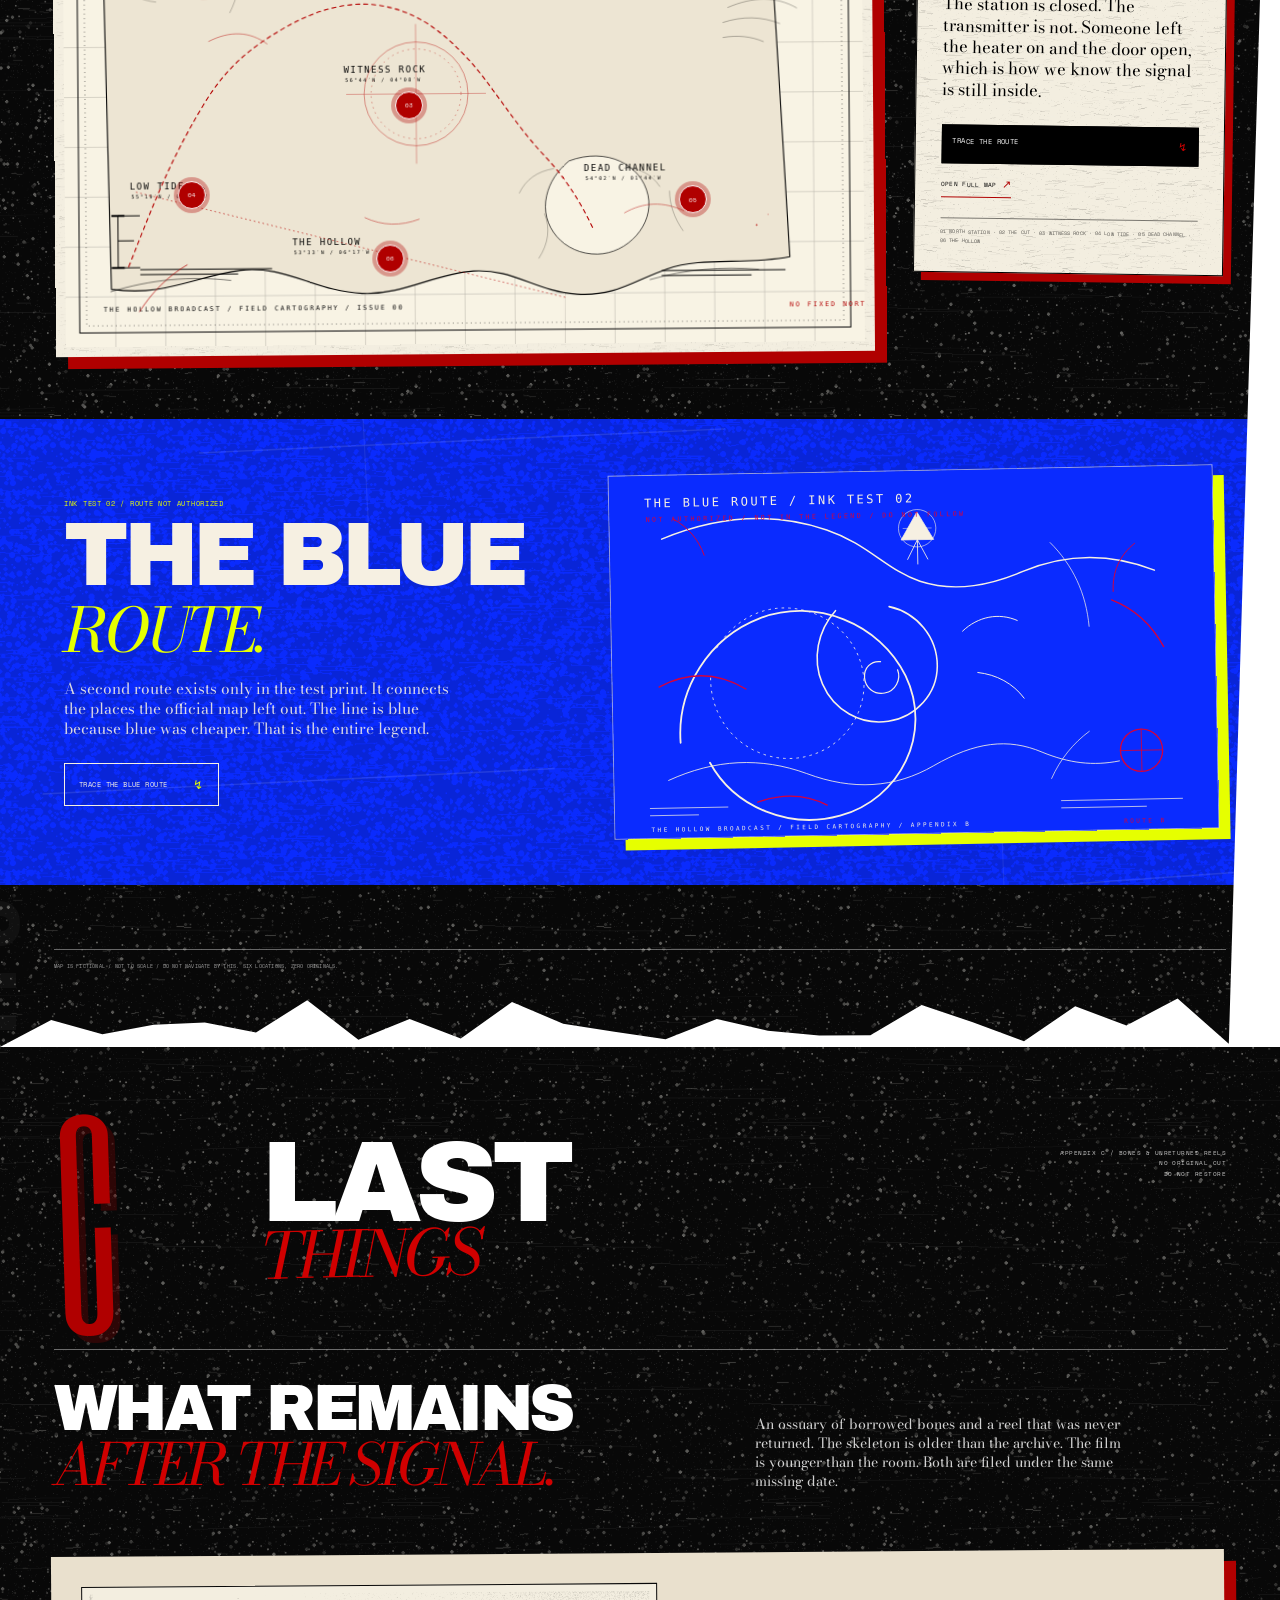
==== commit 0436781a: "Optimize assets and finalize UX performance" ====
--- a/the-hollow-broadcast/index.html
+++ b/the-hollow-broadcast/index.html
@@ -87,7 +87,7 @@
         </h1>
 
         <figure class="entrance__portrait">
-          <img src="assets/img/portrait.jpg" alt="A woman in profile holding a cigarette, photographed in 1896" width="1200" height="1100">
+          <img src="assets/img/portrait.webp" alt="A woman in profile holding a cigarette, photographed in 1896" width="1200" height="1100">
           <figcaption class="entrance__portrait-caption">
             <span>FIG. 01 — THE SITTER</span>
             <span>GELATIN SILVER / 1896 / EYES DOWN</span>
@@ -110,7 +110,7 @@
         </button>
 
         <figure class="entrance__eye" aria-label="Four mirrored photographic studies of a woman's face">
-          <img src="assets/img/eye-grid.jpg" alt="" width="1000" height="1000">
+          <img src="assets/img/eye-grid.webp" alt="" width="1000" height="1000">
           <figcaption aria-hidden="true">FIG. 02 — THE CHOIR / FOUR EXPOSURES / DO NOT LOOK FOR LONG</figcaption>
         </figure>
 
@@ -181,7 +181,7 @@
       <div class="plate-field">
         <button class="plate plate--witness reveal" type="button" data-plate="witness" aria-haspopup="dialog">
           <span class="plate__figure">
-            <img src="assets/img/eye.jpg" alt="" width="820" height="633" loading="lazy">
+            <img src="assets/img/eye.webp" alt="" width="820" height="633" loading="lazy">
             <span class="plate__open" aria-hidden="true">OPEN FILE ↗</span>
             <span class="plate__stamp" aria-hidden="true">PL. 01</span>
           </span>
@@ -193,7 +193,7 @@
 
         <button class="plate plate--choir reveal" type="button" data-plate="choir" aria-haspopup="dialog">
           <span class="plate__figure">
-            <img src="assets/img/eye-grid.jpg" alt="" width="1000" height="1000" loading="lazy">
+            <img src="assets/img/eye-grid.webp" alt="" width="1000" height="1000" loading="lazy">
             <span class="plate__open" aria-hidden="true">OPEN FILE ↗</span>
             <span class="plate__stamp" aria-hidden="true">PL. 02</span>
           </span>
@@ -229,7 +229,7 @@
 
         <button class="plate plate--map reveal" type="button" data-plate="map" aria-haspopup="dialog">
           <span class="plate__figure">
-            <img src="assets/img/map.jpg" alt="" width="1000" height="1000" loading="lazy">
+            <img src="assets/img/map.webp" alt="" width="1000" height="1000" loading="lazy">
             <span class="plate__open" aria-hidden="true">OPEN FILE ↗</span>
             <span class="plate__stamp" aria-hidden="true">PL. 05</span>
           </span>
@@ -241,7 +241,7 @@
 
         <button class="plate plate--head reveal" type="button" data-plate="head" aria-haspopup="dialog">
           <span class="plate__figure">
-            <img src="assets/img/head.jpg" alt="" width="760" height="1252" loading="lazy">
+            <img src="assets/img/head.webp" alt="" width="760" height="1252" loading="lazy">
             <span class="plate__open" aria-hidden="true">OPEN FILE ↗</span>
             <span class="plate__stamp" aria-hidden="true">PL. 06</span>
           </span>
@@ -253,7 +253,7 @@
 
         <button class="plate plate--swarm reveal" type="button" data-plate="swarm" aria-haspopup="dialog">
           <span class="plate__figure">
-            <img src="assets/img/butterfly.jpg" alt="" width="880" height="1219" loading="lazy">
+            <img src="assets/img/butterfly.webp" alt="" width="880" height="1219" loading="lazy">
             <span class="plate__open" aria-hidden="true">OPEN FILE ↗</span>
             <span class="plate__stamp" aria-hidden="true">PL. 07</span>
           </span>
@@ -382,7 +382,7 @@
 
           <div class="scrap scrap--portrait" tabindex="0" role="group" aria-roledescription="draggable scrap" aria-label="Portrait scrap: the sitter" data-x=".035" data-y=".43" data-rot="-4" data-w=".29" style="--x:.035;--y:.43;--w:.29;--r:-4deg;">
             <div class="scrap__inner">
-              <img src="assets/img/portrait.jpg" alt="" width="1200" height="1100" loading="lazy">
+              <img src="assets/img/portrait.webp" alt="" width="1200" height="1100" loading="lazy">
               <span class="scrap__tape scrap__tape--top" aria-hidden="true"></span>
               <span class="scrap__tape scrap__tape--bottom" aria-hidden="true"></span>
             </div>
@@ -391,7 +391,7 @@
 
           <div class="scrap scrap--choir" tabindex="0" role="group" aria-roledescription="draggable scrap" aria-label="Choir scrap: four mirrored exposures" data-x=".49" data-y=".035" data-rot="4" data-w=".22" style="--x:.49;--y:.035;--w:.22;--r:4deg;">
             <div class="scrap__inner">
-              <img src="assets/img/eye-grid.jpg" alt="" width="1000" height="1000" loading="lazy">
+              <img src="assets/img/eye-grid.webp" alt="" width="1000" height="1000" loading="lazy">
               <span class="scrap__red-ring" aria-hidden="true"></span>
             </div>
             <span class="scrap__tag">FIG. 02 / THE CHOIR</span>
@@ -407,7 +407,7 @@
 
           <div class="scrap scrap--head" tabindex="0" role="group" aria-roledescription="draggable scrap" aria-label="Anatomical head scrap" data-x=".68" data-y=".45" data-rot="5" data-w=".20" style="--x:.68;--y:.45;--w:.20;--r:5deg;">
             <div class="scrap__inner">
-              <img src="assets/img/head.jpg" alt="" width="760" height="1252" loading="lazy">
+              <img src="assets/img/head.webp" alt="" width="760" height="1252" loading="lazy">
               <span class="scrap__red-ring" aria-hidden="true"></span>
             </div>
             <span class="scrap__tag">PLATE 06 / A VOICE</span>
@@ -921,7 +921,7 @@
 
       <div class="ossuary">
         <figure class="ossuary__figure reveal">
-          <img src="assets/img/ossuary-skeleton.jpg" alt="An engraved Renaissance skeleton leaning on a spade, from Vesalius, De humani corporis fabrica, 1543." width="900" height="1306" loading="lazy">
+          <img src="assets/img/ossuary-skeleton.webp" loading="lazy" decoding="async" alt="An engraved Renaissance skeleton leaning on a spade, from Vesalius, De humani corporis fabrica, 1543." width="900" height="1306" loading="lazy">
           <svg class="ossuary__thread" viewBox="0 0 900 1306" aria-hidden="true">
             <path d="M451 230c63 28 125 77 185 134M636 364c-70 17-132 48-186 94M451 458c-32 80-37 161-16 244" />
           </svg>
@@ -943,28 +943,29 @@
           <span>THE LOST REEL / 35MM / UNRETURNED</span>
           <span>APPENDIX C / REEL 01</span>
         </div>
+        <p class="lost-reel__hint" aria-hidden="true">SWIPE / SCROLL THE REEL →</p>
         <div class="film-strip" id="filmStrip" role="group" aria-label="Frames from the lost reel">
-          <figure class="film-frame is-active" data-frame="0">
-            <img src="assets/img/ossuary-skull.jpg" alt="Detail of the skull from the Vesalius skeleton.">
+          <figure class="film-frame is-active" data-frame="0" role="button" tabindex="0" aria-label="Inspect frame 01, skull">
+            <img src="assets/img/ossuary-skull.webp" loading="lazy" decoding="async" alt="Detail of the skull from the Vesalius skeleton.">
             <figcaption><span>FRAME 01</span><span>00:00:01:04</span></figcaption>
           </figure>
-          <figure class="film-frame" data-frame="1">
-            <img src="assets/img/ossuary-cage.jpg" alt="Detail of the ribcage from the Vesalius skeleton.">
+          <figure class="film-frame" data-frame="1" role="button" tabindex="0" aria-label="Inspect frame 02, ribcage">
+            <img src="assets/img/ossuary-cage.webp" loading="lazy" decoding="async" alt="Detail of the ribcage from the Vesalius skeleton.">
             <figcaption><span>FRAME 02</span><span>00:00:04:18</span></figcaption>
           </figure>
-          <figure class="film-frame film-frame--missing" data-frame="2">
+          <figure class="film-frame film-frame--missing" data-frame="2" role="button" tabindex="0" aria-label="Inspect frame 03, missing">
             <span>FRAME MISSING</span>
             <figcaption><span>FRAME 03</span><span>00:00:07:02</span></figcaption>
           </figure>
-          <figure class="film-frame" data-frame="3">
-            <img src="assets/img/ossuary-legs.jpg" alt="Detail of the legs and spade from the Vesalius skeleton.">
+          <figure class="film-frame" data-frame="3" role="button" tabindex="0" aria-label="Inspect frame 04, legs and spade">
+            <img src="assets/img/ossuary-legs.webp" loading="lazy" decoding="async" alt="Detail of the legs and spade from the Vesalius skeleton.">
             <figcaption><span>FRAME 04</span><span>00:00:11:09</span></figcaption>
           </figure>
-          <figure class="film-frame" data-frame="4">
-            <img src="assets/img/ossuary-skeleton.jpg" alt="The full Vesalius skeleton plate, with the landscape below.">
+          <figure class="film-frame" data-frame="4" role="button" tabindex="0" aria-label="Inspect frame 05, full skeleton">
+            <img src="assets/img/ossuary-skeleton.webp" alt="The full Vesalius skeleton plate, with the landscape below.">
             <figcaption><span>FRAME 05</span><span>00:00:16:21</span></figcaption>
           </figure>
-          <figure class="film-frame film-frame--missing" data-frame="5">
+          <figure class="film-frame film-frame--missing" data-frame="5" role="button" tabindex="0" aria-label="Inspect frame 06, missing">
             <span>FRAME MISSING</span>
             <figcaption><span>FRAME 06</span><span>00:00:21:00</span></figcaption>
           </figure>
@@ -1146,7 +1147,7 @@
     </div>
     <div class="plate-dialog__grid">
       <div class="plate-dialog__image">
-        <img id="plateDialogImage" src="assets/img/eye.jpg" alt="">
+        <img id="plateDialogImage" src="assets/img/eye.webp" alt="">
       </div>
       <div class="plate-dialog__body">
         <p class="micro-label" id="plateDialogMeta">SILVER GELATIN / 1896</p>
--- a/the-hollow-broadcast/chaos.css
+++ b/the-hollow-broadcast/chaos.css
@@ -3515,7 +3515,7 @@
   width: 300px;
   padding: 17px 18px 14px;
   border: 1px solid var(--black);
-  background: var(--white) url("assets/textures/paper-fiber.png");
+  background: var(--white) url("assets/textures/paper-fiber.webp");
   background-size: 330px 330px;
   color: var(--black);
   box-shadow: 9px 9px 0 var(--red);
@@ -3726,7 +3726,7 @@
   isolation: isolate;
   padding: clamp(76px, 8vw, 150px) clamp(20px, 4.2vw, 66px) clamp(54px, 6vw, 96px);
   overflow: hidden;
-  background: #070707 url("assets/textures/xerox-black.png") center / 420px repeat;
+  background: #070707 url("assets/textures/xerox-black.webp") center / 420px repeat;
   color: var(--white);
 }
 
@@ -4626,7 +4626,7 @@
   position: relative;
   padding: clamp(18px, 2vw, 28px);
   border: 1px solid var(--black);
-  background: #f3eee0 url("assets/textures/paper-fiber.png") center / 330px repeat;
+  background: #f3eee0 url("assets/textures/paper-fiber.webp") center / 330px repeat;
   box-shadow: 8px 8px 0 var(--red);
   color: var(--black);
   transform: rotate(0.8deg);
@@ -4818,9 +4818,9 @@
   }
 
   .map-pin {
-    width: 24px;
-    height: 24px;
-    font-size: 5px;
+    width: 30px;
+    height: 30px;
+    font-size: 5.5px;
     box-shadow: 0 0 0 3px rgba(176, 0, 0, 0.34);
   }
 
@@ -4902,7 +4902,7 @@
   position: absolute;
   inset: 0;
   z-index: 0;
-  background: url("assets/textures/xerox-black.png") center / 350px repeat;
+  background: url("assets/textures/xerox-black.webp") center / 350px repeat;
   opacity: 0.13;
   mix-blend-mode: multiply;
   pointer-events: none;
@@ -5101,7 +5101,7 @@
   position: absolute;
   inset: 0;
   z-index: 0;
-  background: url("assets/textures/ink-black.png") center / 380px repeat;
+  background: url("assets/textures/ink-black.webp") center / 380px repeat;
   opacity: 0.16;
   mix-blend-mode: multiply;
   pointer-events: none;
@@ -5678,6 +5678,18 @@
   text-transform: uppercase;
 }
 
+.lost-reel__hint {
+  display: none;
+  margin: 0;
+  padding: 7px 12px;
+  background: #080808;
+  color: var(--red-bright);
+  font-family: var(--mono);
+  font-size: 4.5px;
+  letter-spacing: 0.06em;
+  text-transform: uppercase;
+}
+
 .film-strip {
   position: relative;
   display: flex;
@@ -5740,6 +5752,15 @@
   letter-spacing: 0.02em;
 }
 
+.film-frame {
+  cursor: pointer;
+}
+
+.film-frame:focus-visible {
+  outline: 2px solid #e6ff00;
+  outline-offset: 3px;
+}
+
 .film-frame.is-active {
   outline: 2px solid var(--red-bright);
   outline-offset: -2px;
@@ -5955,6 +5976,10 @@
     font-size: 4.5px;
   }
 
+  .lost-reel__hint {
+    display: block;
+  }
+
   .film-strip {
     padding: 21px 12px;
   }
--- a/the-hollow-broadcast/physical.css
+++ b/the-hollow-broadcast/physical.css
@@ -95,13 +95,13 @@
 .cutting,
 .apparatus,
 .other-worlds {
-  background-image: url("assets/textures/paper-fiber.png");
+  background-image: url("assets/textures/paper-fiber.webp");
   background-size: 390px 390px;
   background-blend-mode: multiply;
 }
 
 .apparatus {
-  background-image: url("assets/textures/paper-fiber.png"), url("assets/textures/ink-smudge.png");
+  background-image: url("assets/textures/paper-fiber.webp"), url("assets/textures/ink-smudge.png");
   background-size: 390px 390px, 880px 620px;
   background-position: 0 0, 78% 20%;
   background-repeat: repeat, no-repeat;
@@ -109,7 +109,7 @@
 }
 
 .transmissions {
-  background-image: url("assets/textures/paper-fiber.png"), url("assets/textures/scan-streaks.png");
+  background-image: url("assets/textures/paper-fiber.webp"), url("assets/textures/scan-streaks.png");
   background-size: 420px 420px, 900px 620px;
   background-blend-mode: multiply, multiply;
 }
@@ -129,7 +129,7 @@
   z-index: 74;
   pointer-events: none;
   opacity: 0.14;
-  background-image: url("assets/textures/xerox-black.png");
+  background-image: url("assets/textures/xerox-black.webp");
   background-size: 300px 300px;
   mix-blend-mode: multiply;
 }
@@ -139,7 +139,7 @@
   position: absolute;
   inset: 0;
   opacity: 0.16;
-  background-image: url("assets/textures/xerox-white.png");
+  background-image: url("assets/textures/xerox-white.webp");
   background-size: 420px 420px;
   mix-blend-mode: screen;
 }
@@ -236,7 +236,7 @@
 
 /* Misregistered red scrawl on the otherwise clean index page. */
 .index-dialog__heading {
-  background-image: url("assets/textures/paper-fiber.png");
+  background-image: url("assets/textures/paper-fiber.webp");
   background-size: 430px 430px;
   background-blend-mode: multiply;
 }
@@ -315,7 +315,7 @@
   position: absolute;
   inset: 5px;
   z-index: 1;
-  background-image: url("assets/textures/halftone.png"), url("assets/textures/xerox-black.png");
+  background-image: url("assets/textures/halftone.png"), url("assets/textures/xerox-black.webp");
   background-size: 4px 4px, 220px 220px;
   mix-blend-mode: multiply;
   opacity: 0.26;
@@ -435,7 +435,7 @@
   position: absolute;
   inset: 4px;
   z-index: 3;
-  background-image: url("assets/textures/xerox-black.png");
+  background-image: url("assets/textures/xerox-black.webp");
   background-size: 190px 190px;
   mix-blend-mode: multiply;
   opacity: 0.2;
@@ -488,7 +488,7 @@
 }
 
 .transmission-log {
-  background-image: url("assets/textures/paper-fiber.png");
+  background-image: url("assets/textures/paper-fiber.webp");
   background-size: 360px 360px;
   background-blend-mode: multiply;
 }
@@ -568,7 +568,7 @@
 
 .index-dialog,
 .plate-dialog {
-  background-image: url("assets/textures/paper-fiber.png");
+  background-image: url("assets/textures/paper-fiber.webp");
   background-size: 430px 430px;
   background-blend-mode: multiply;
 }
@@ -718,7 +718,7 @@
 }
 
 .map-room__frame {
-  background-image: url("assets/textures/paper-fiber.png");
+  background-image: url("assets/textures/paper-fiber.webp");
   background-size: 260px 260px;
 }
 
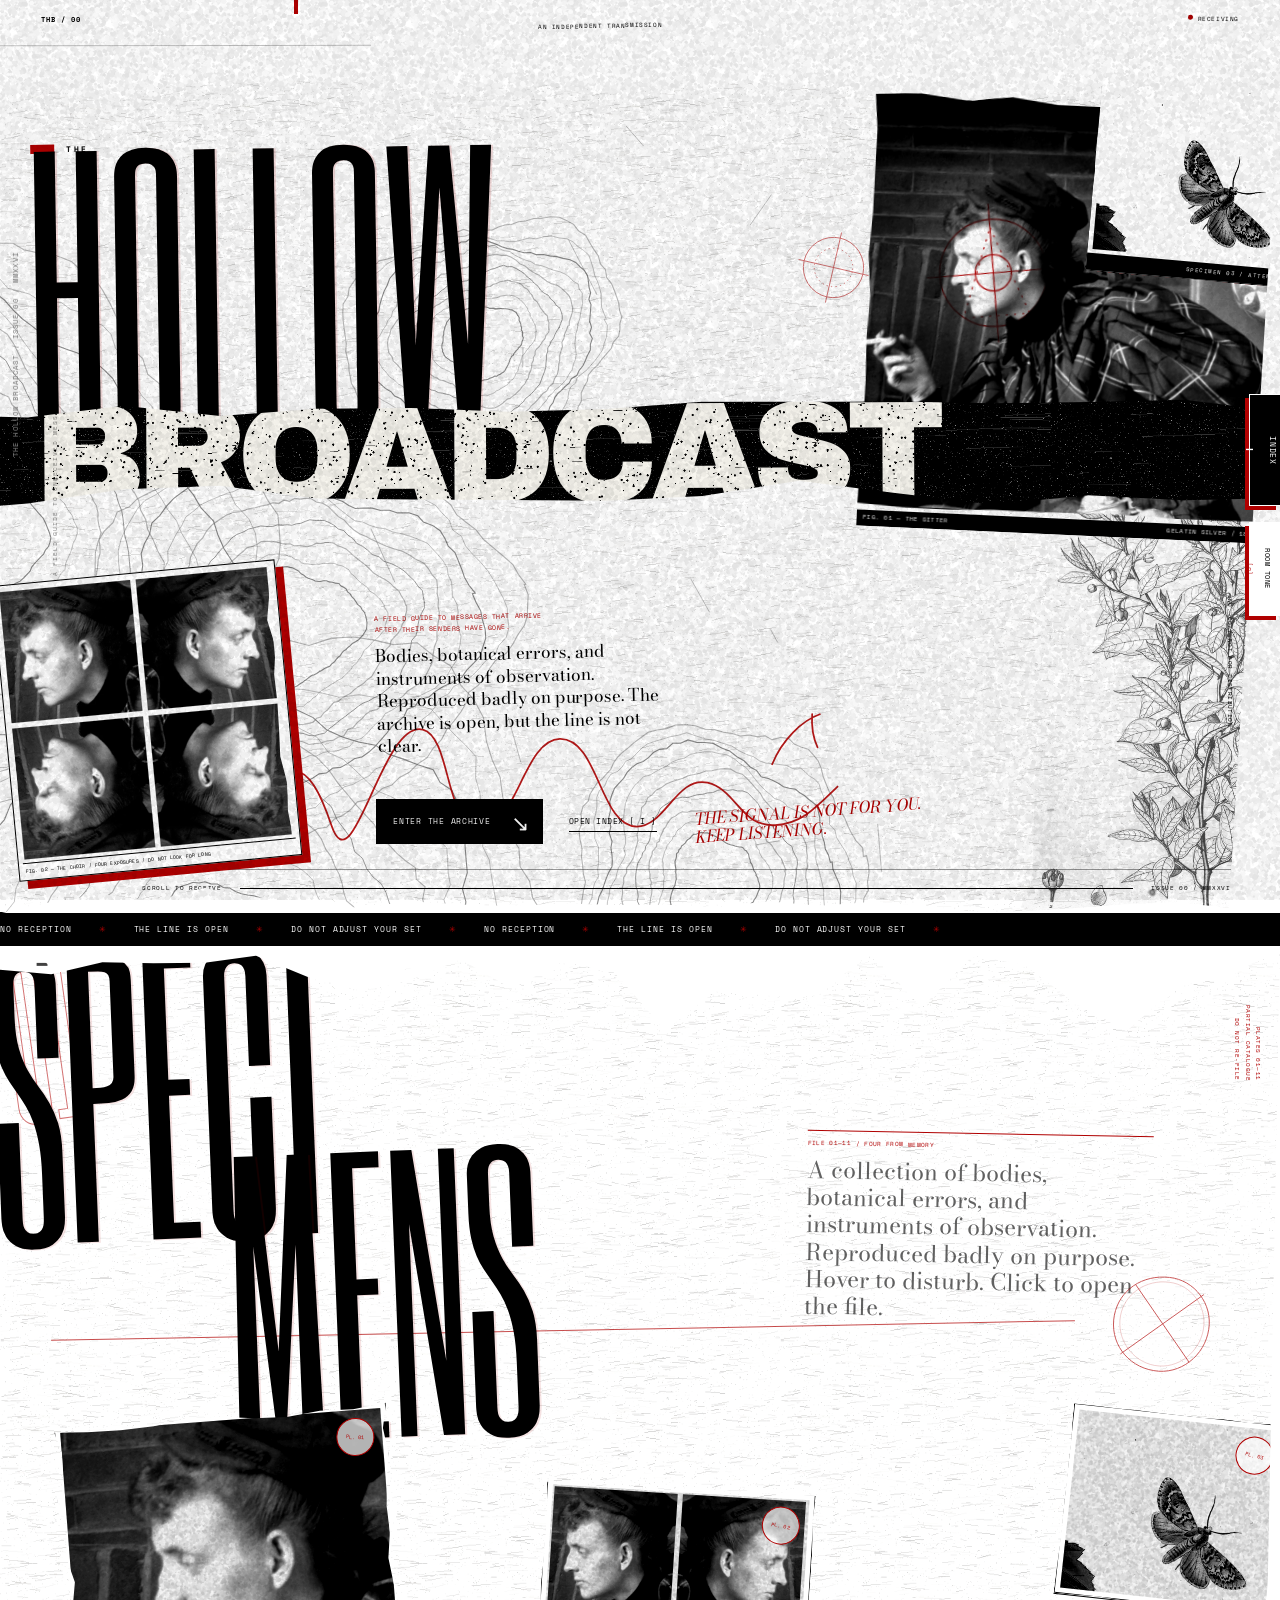
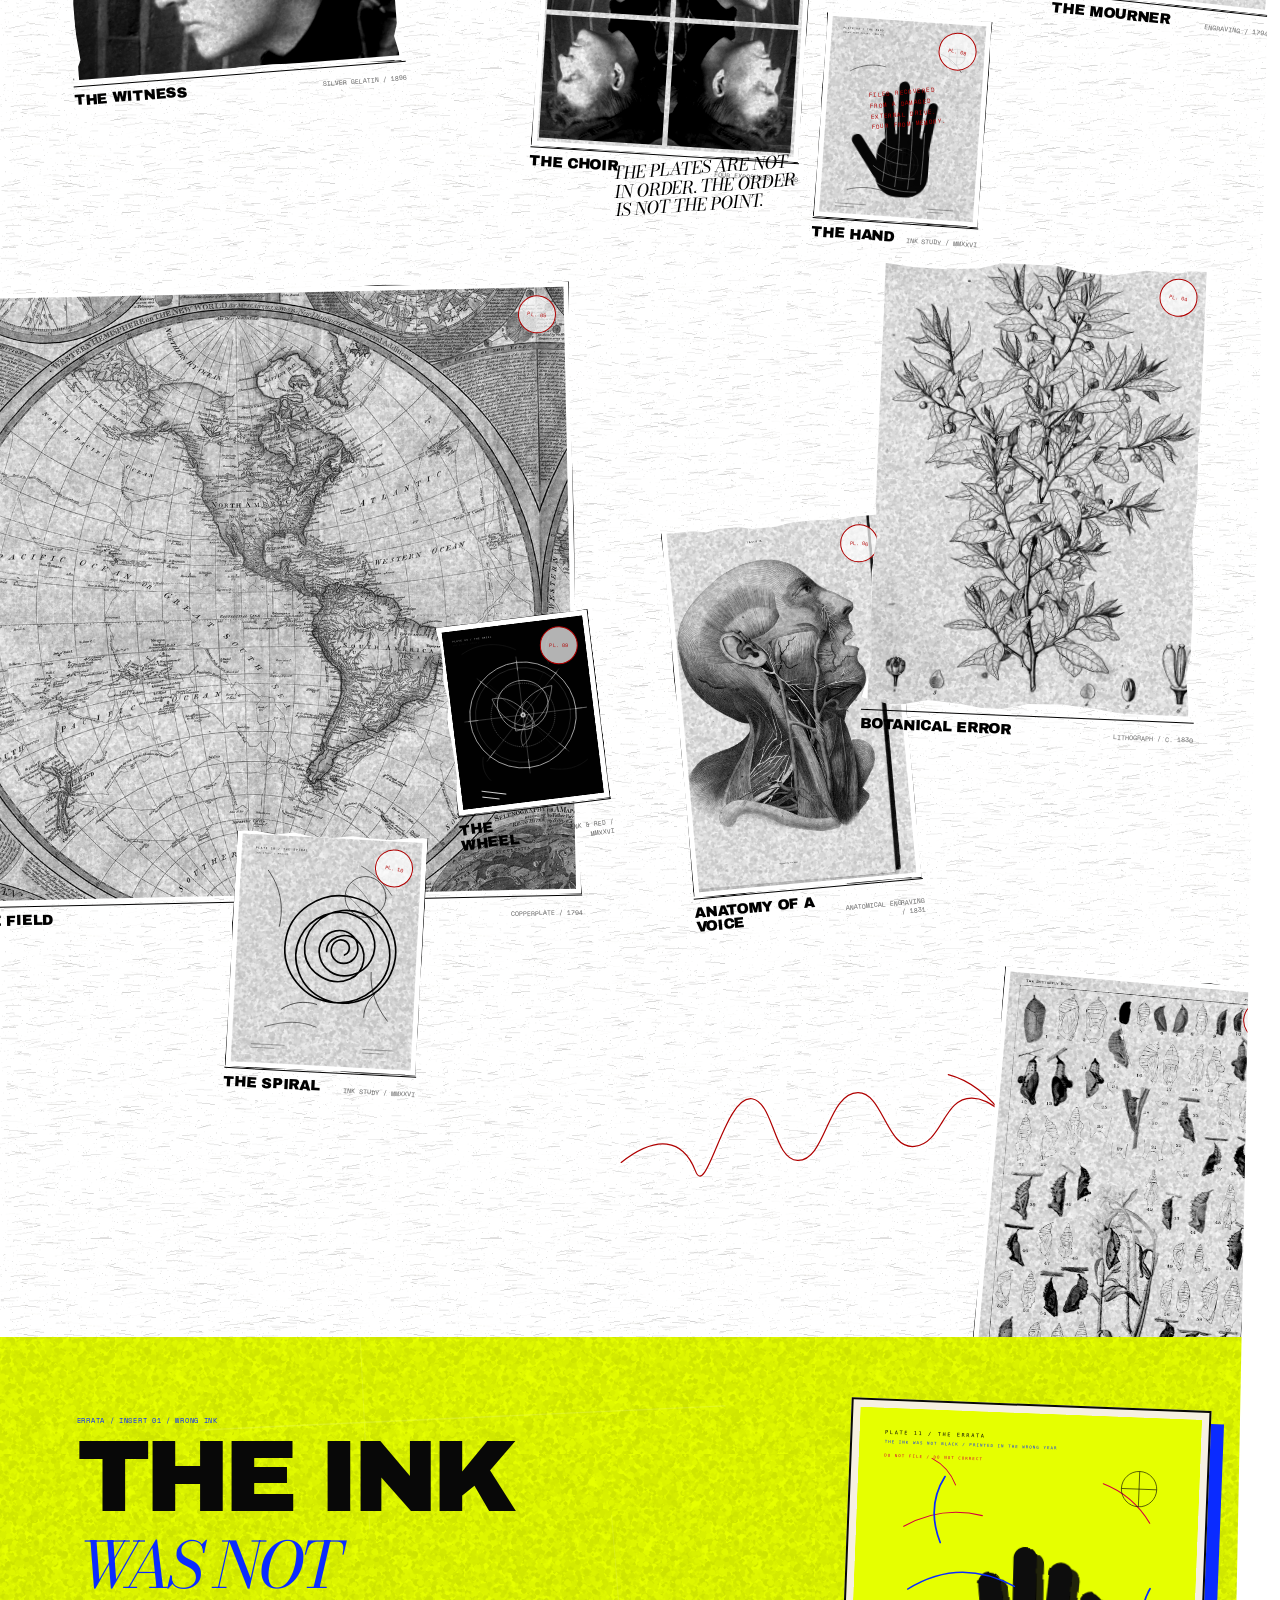
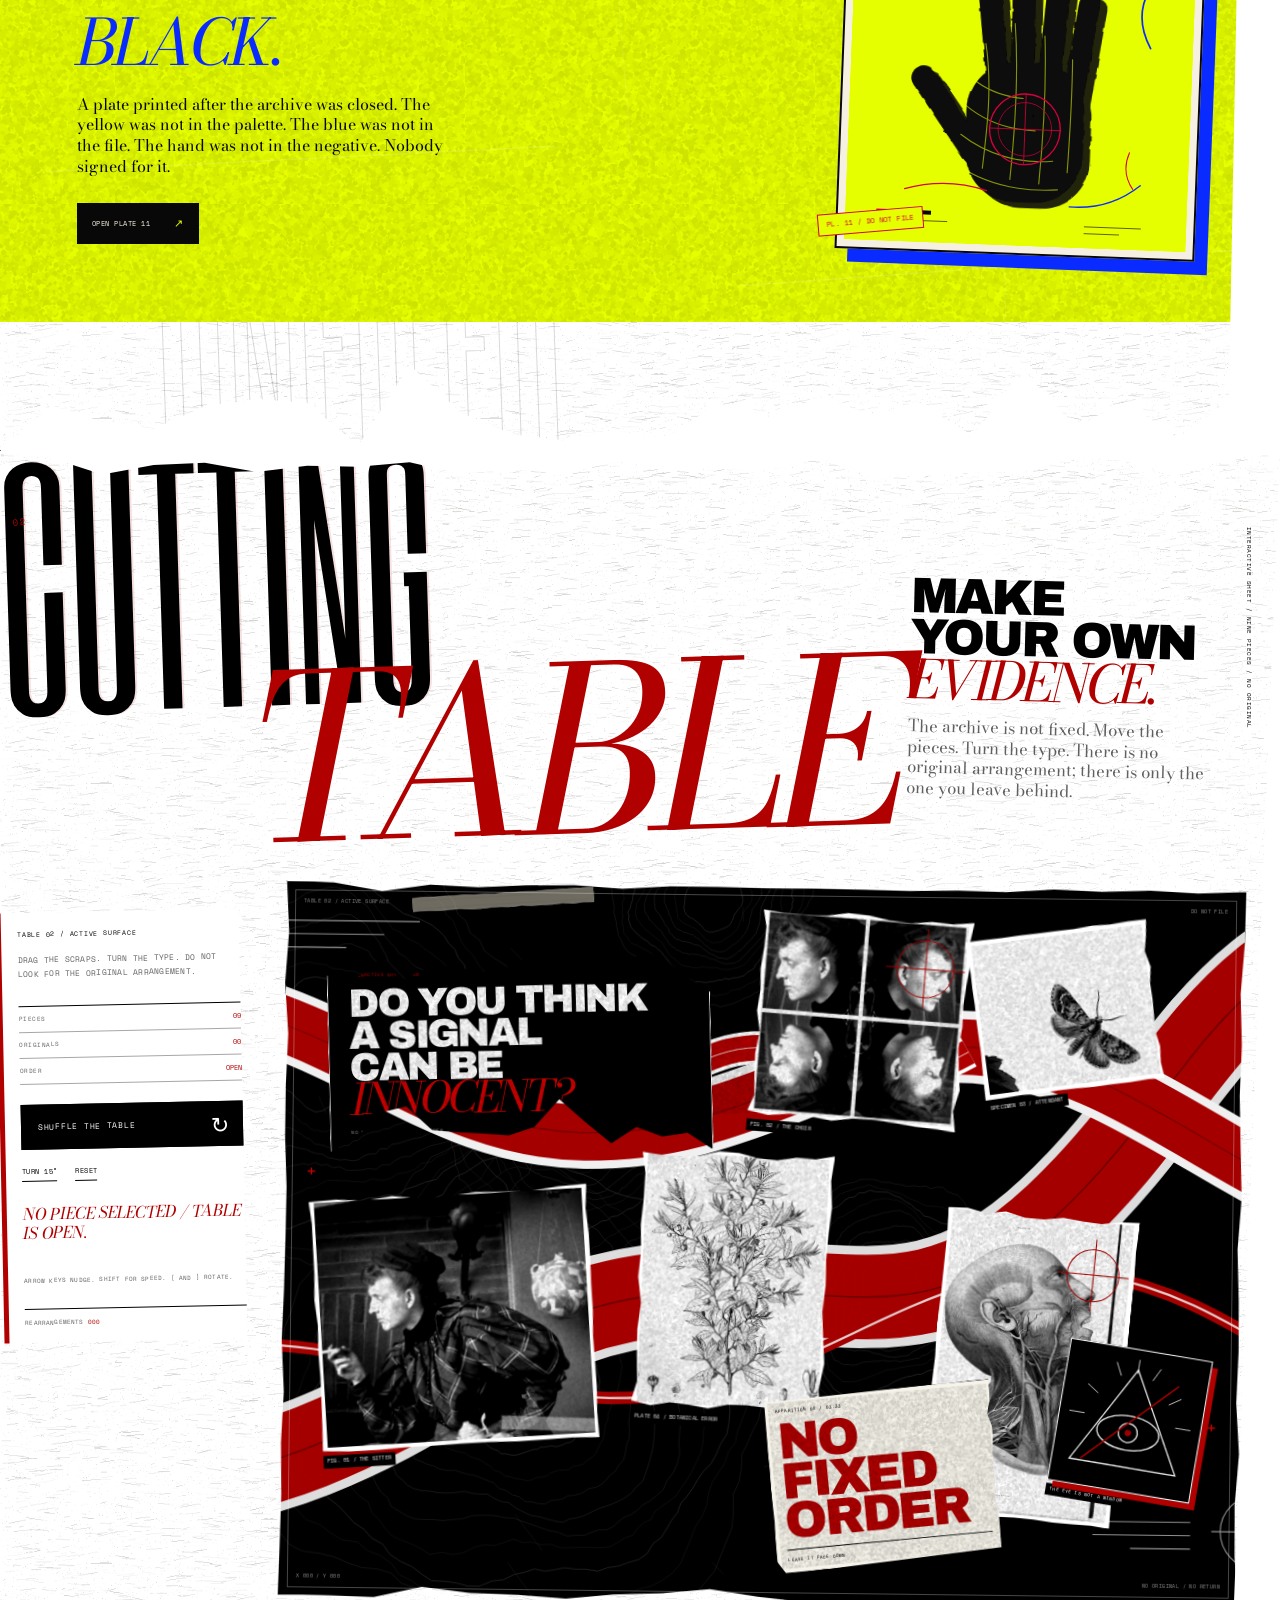
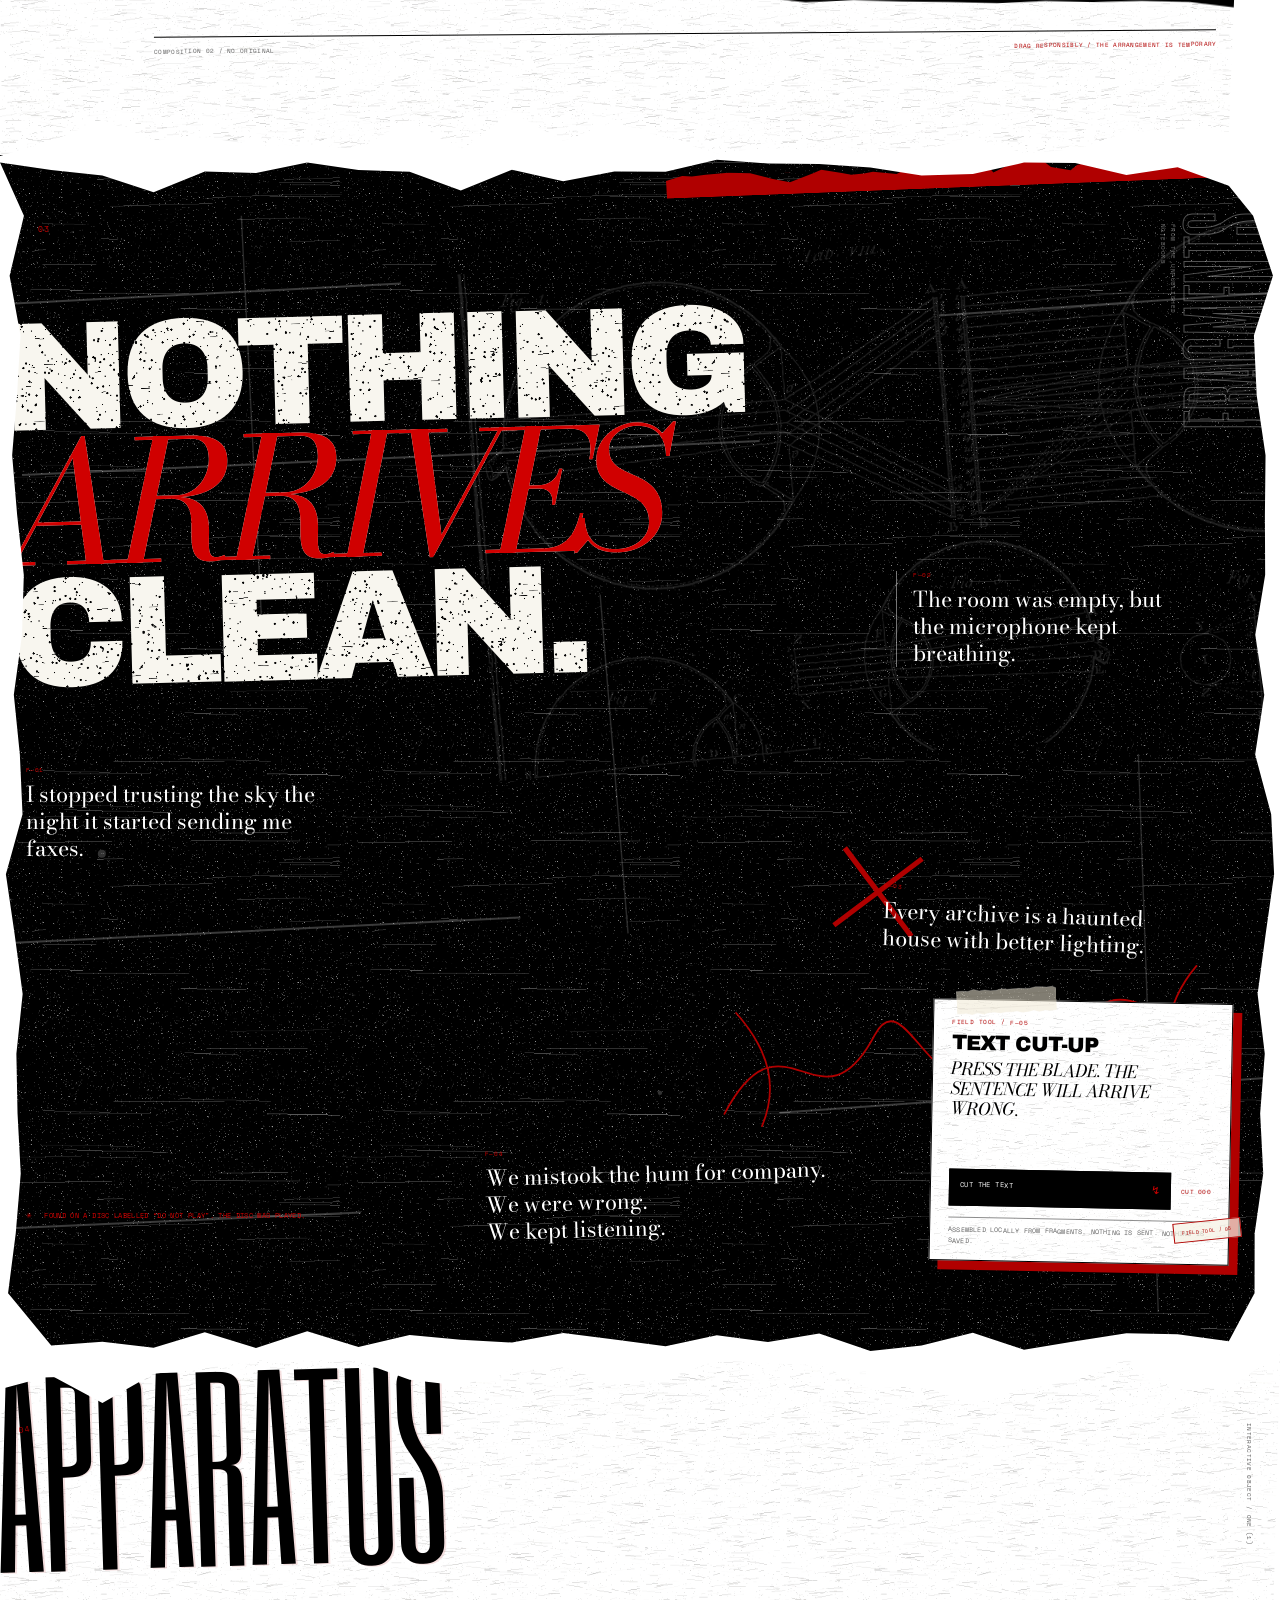
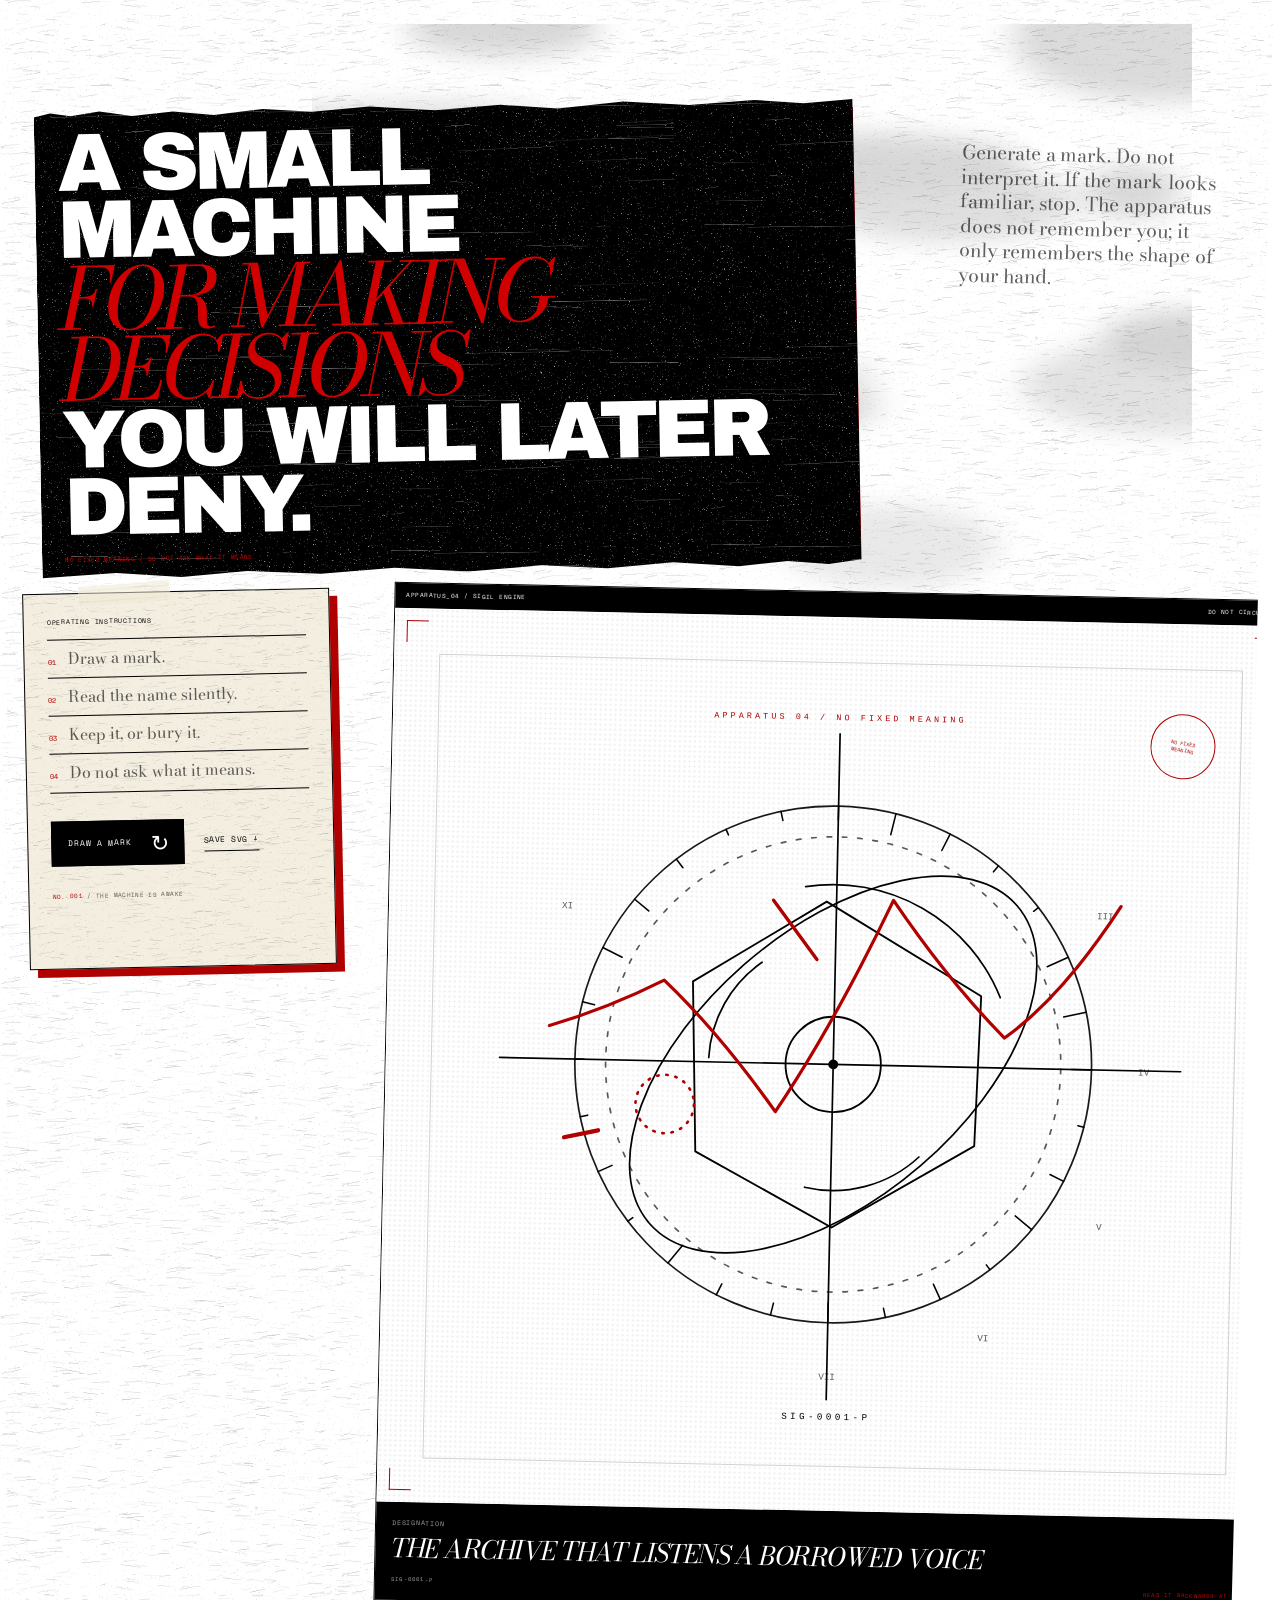
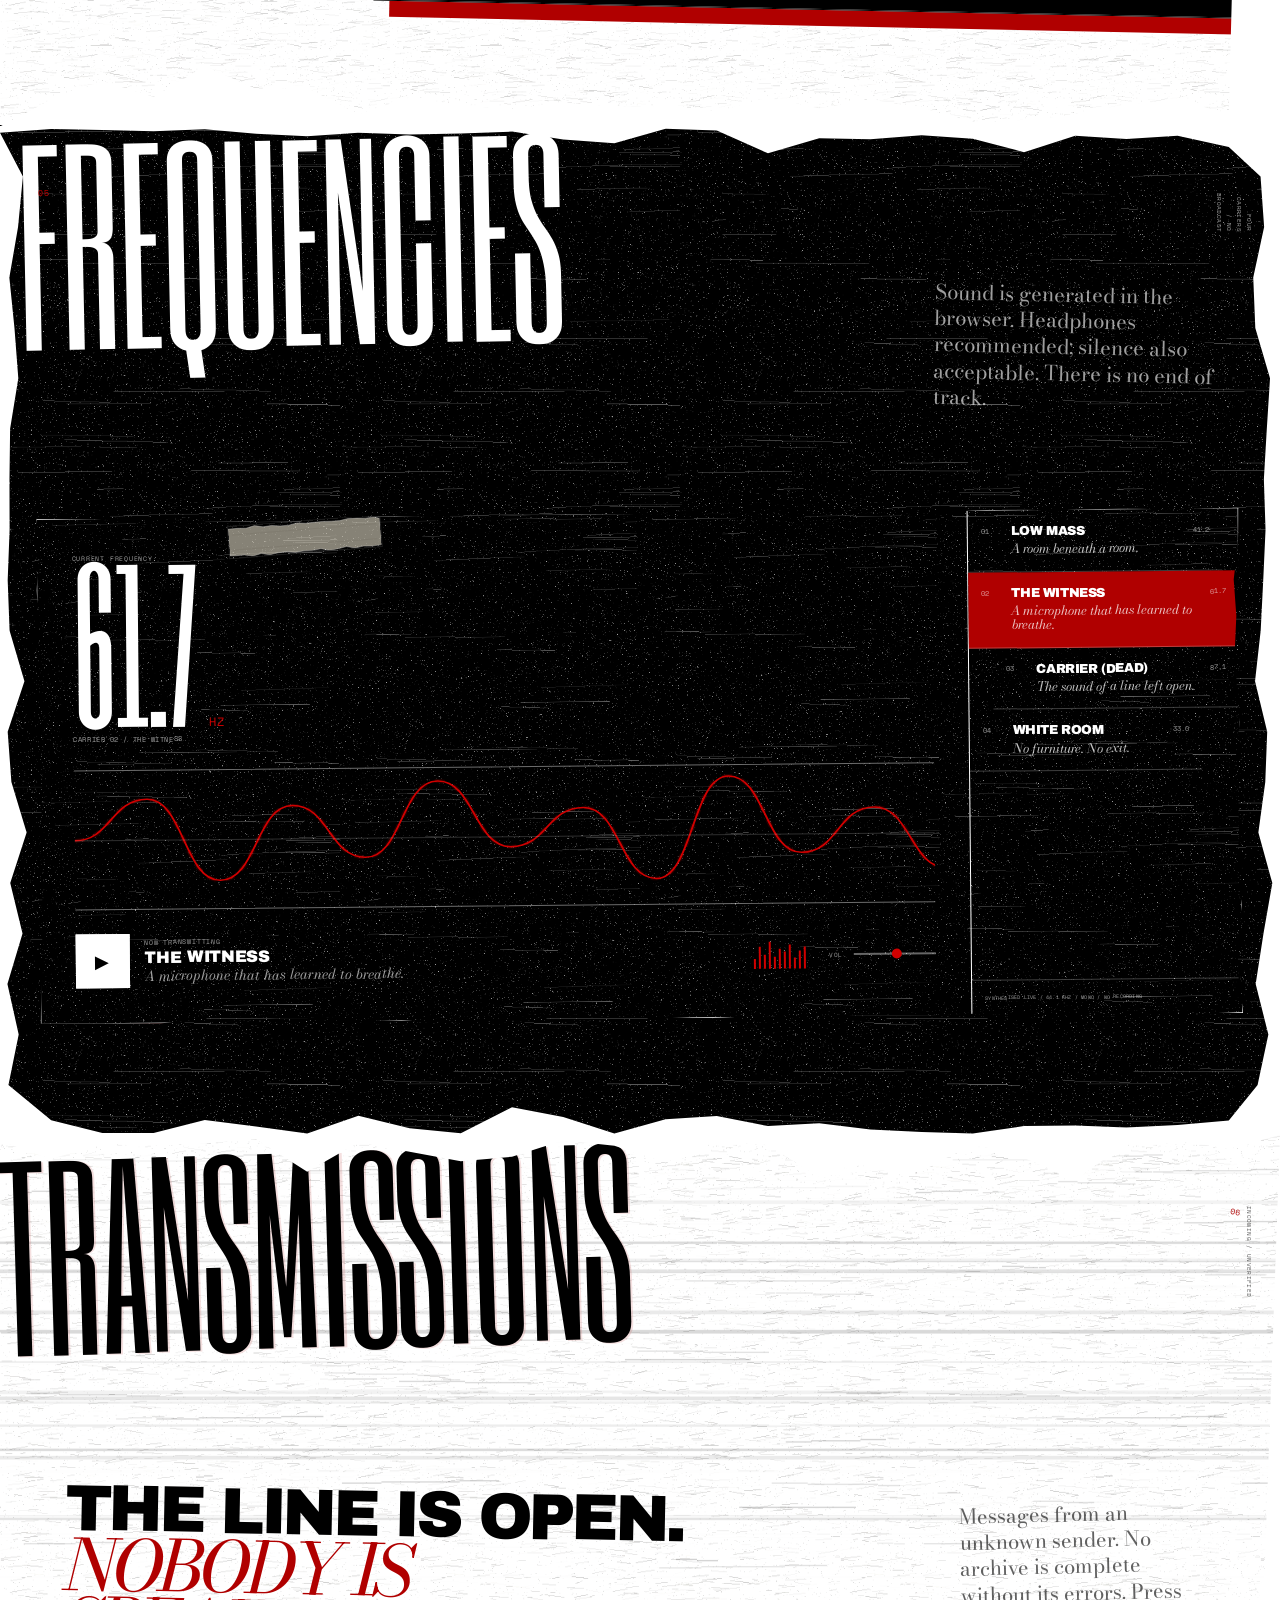
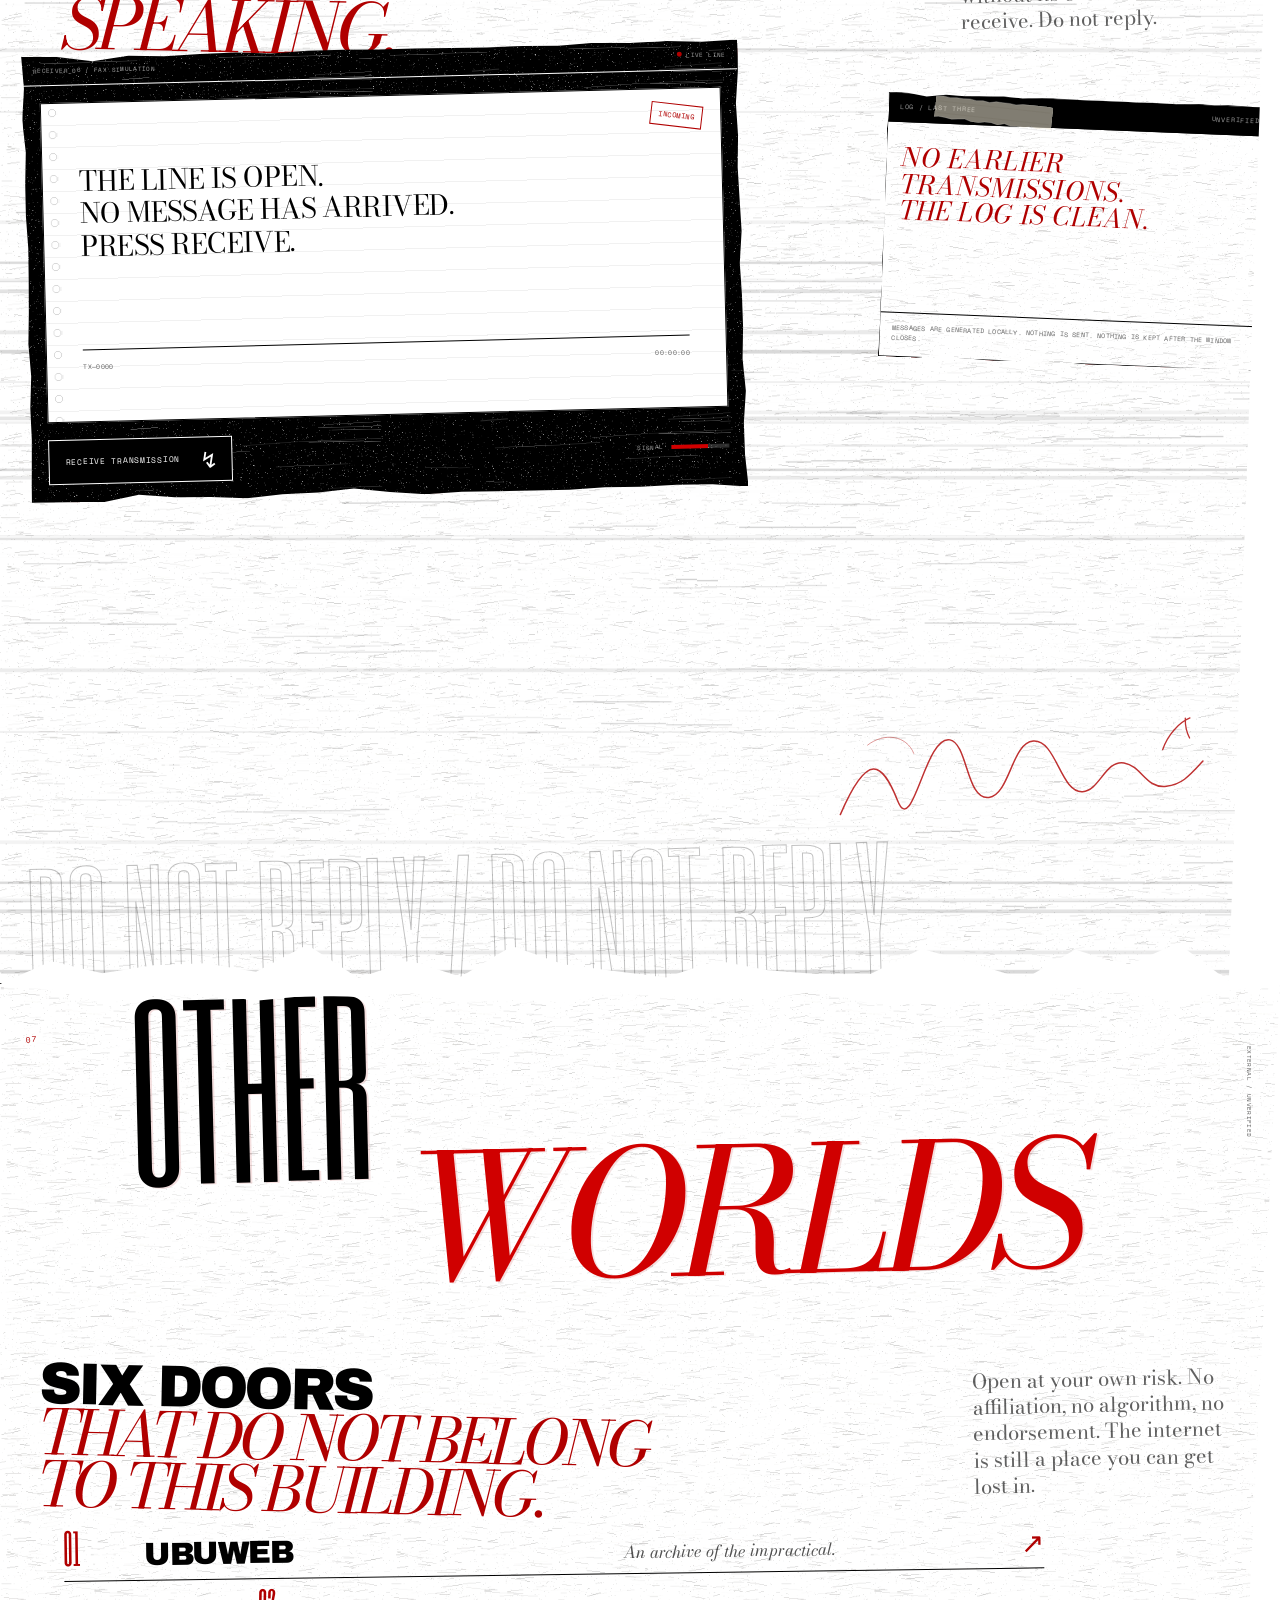
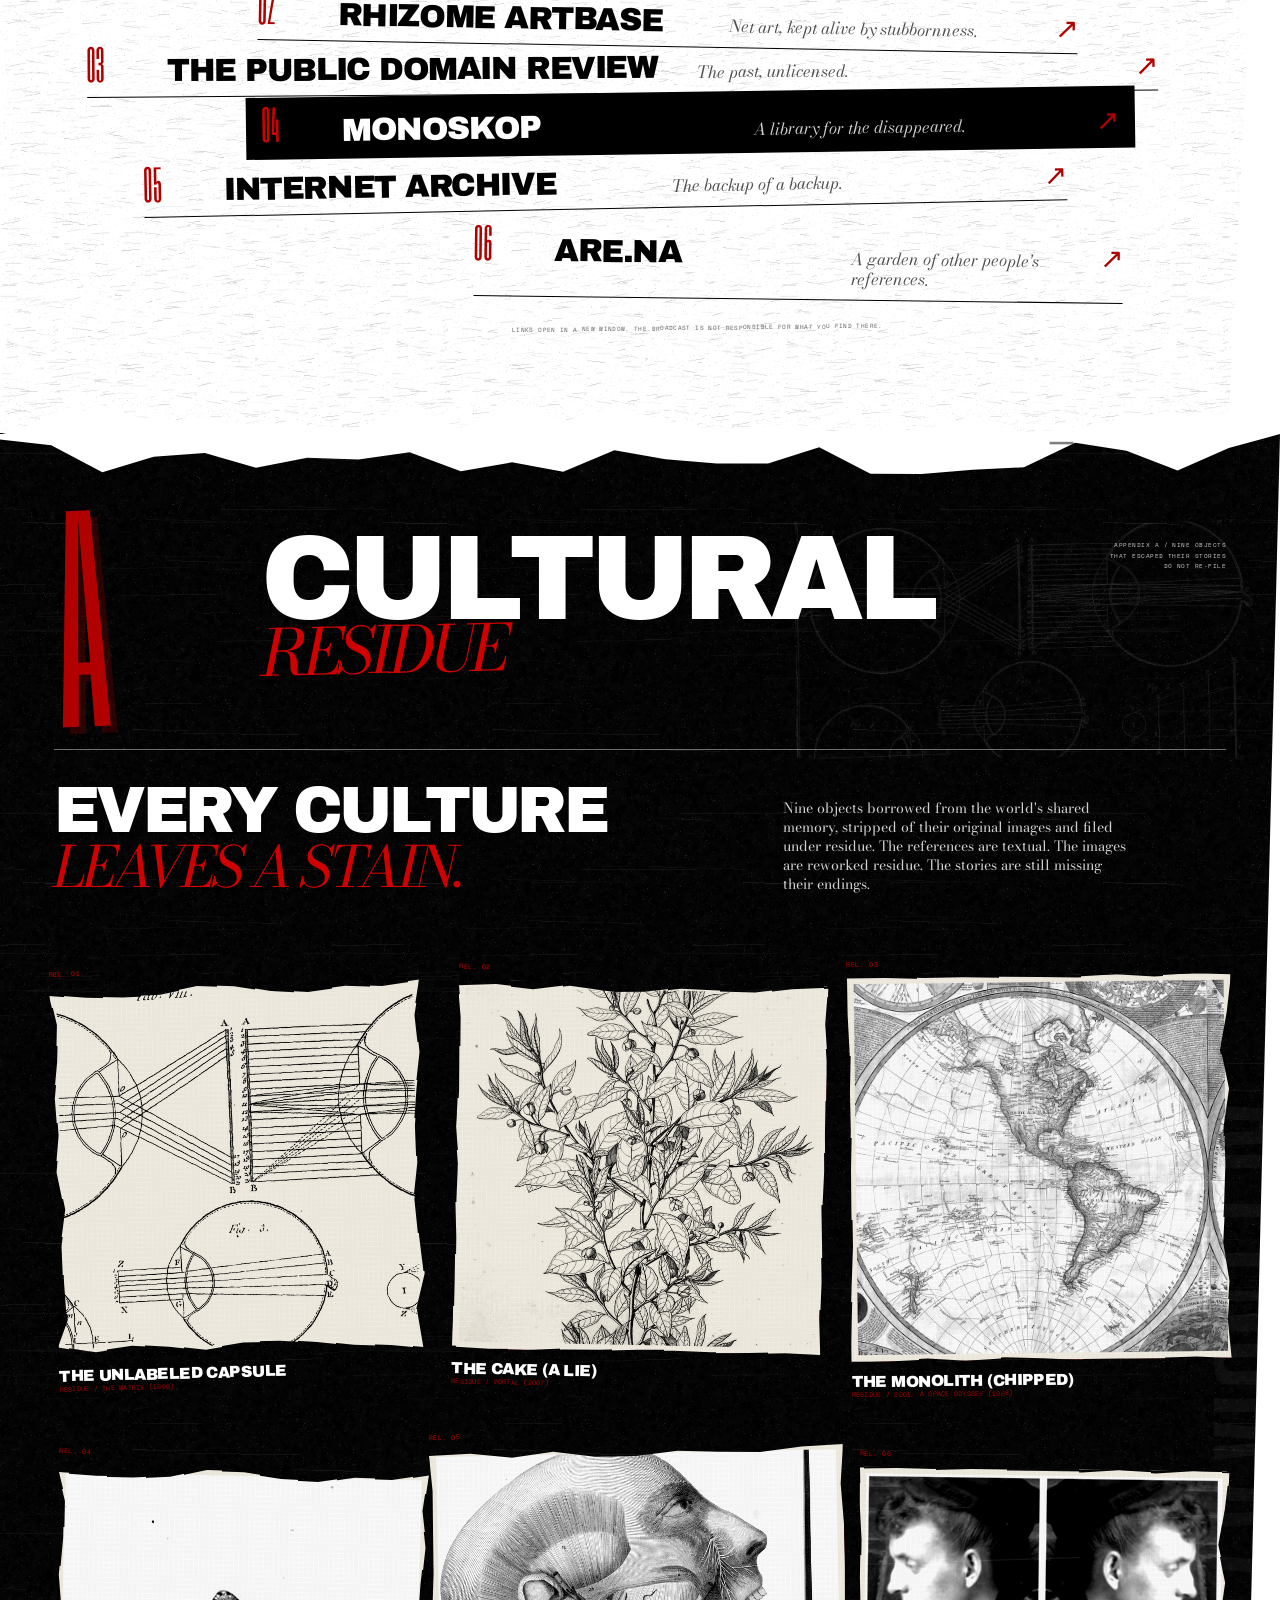
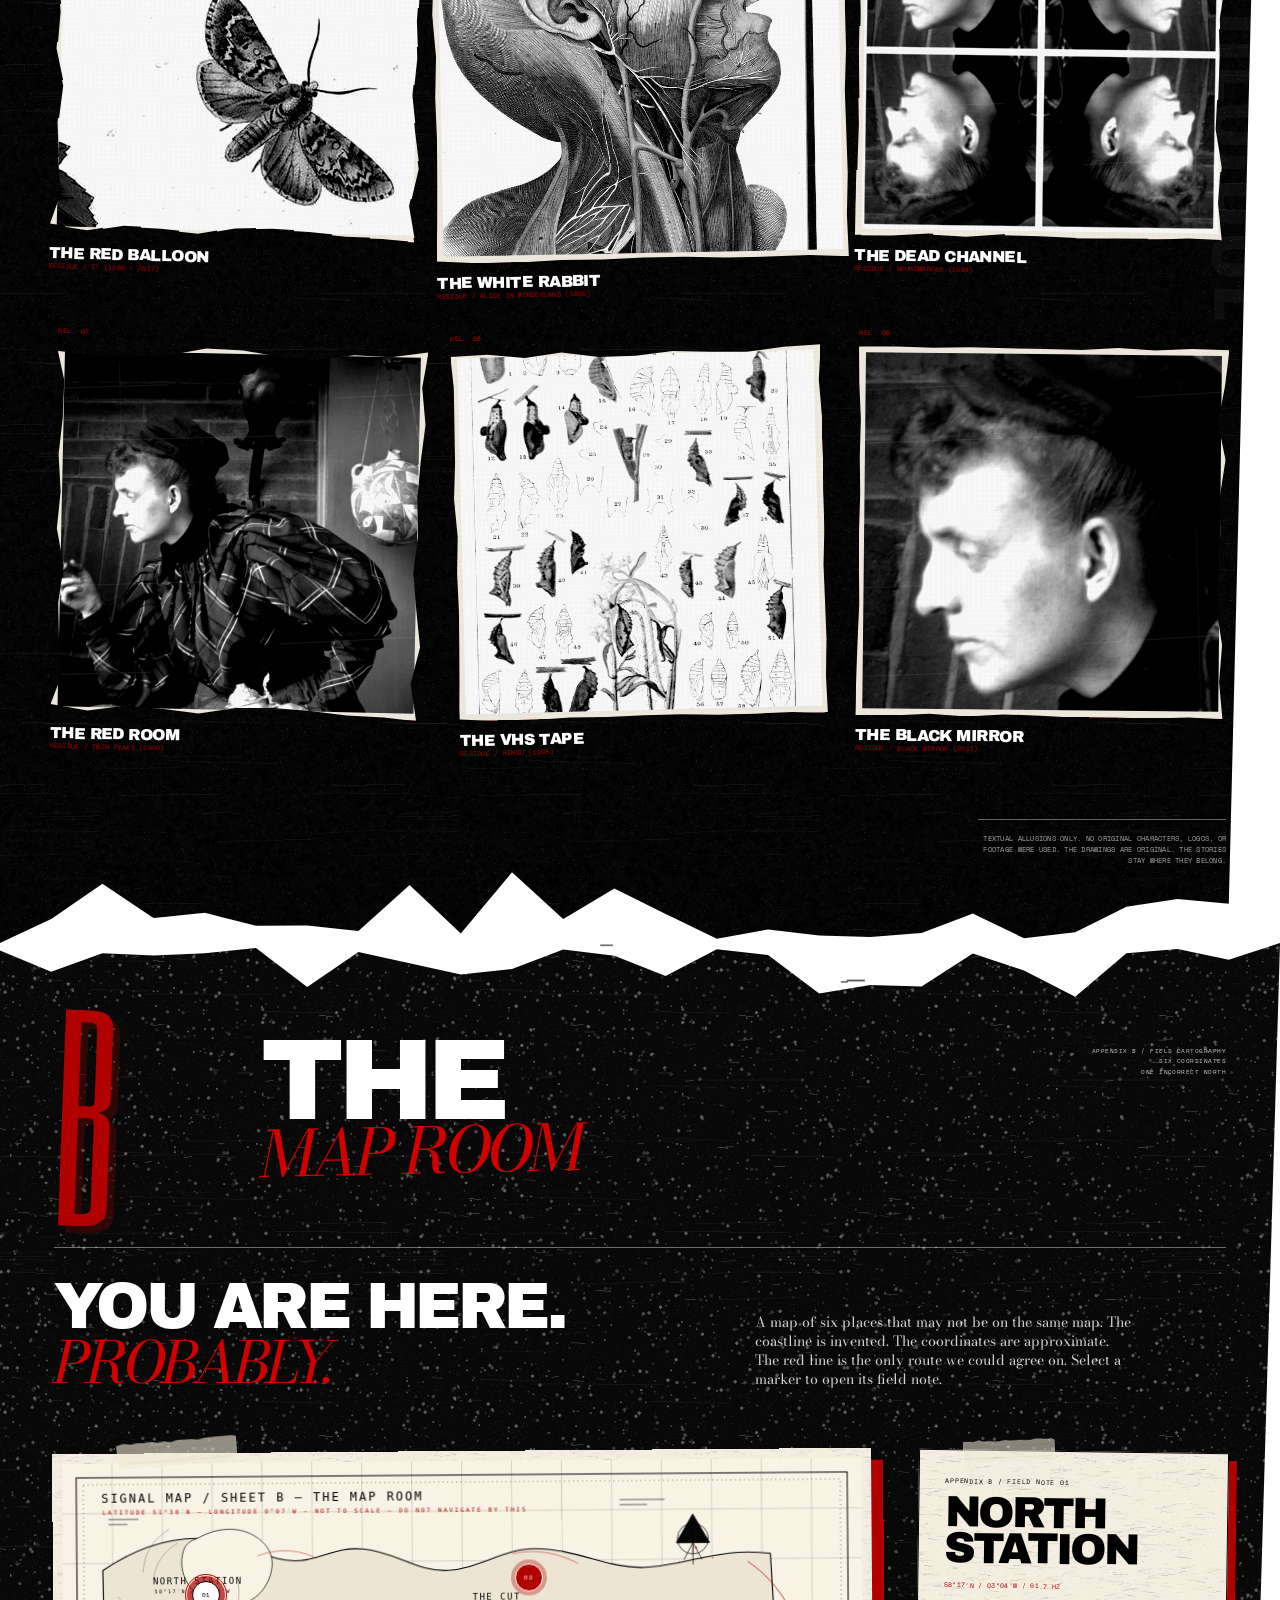
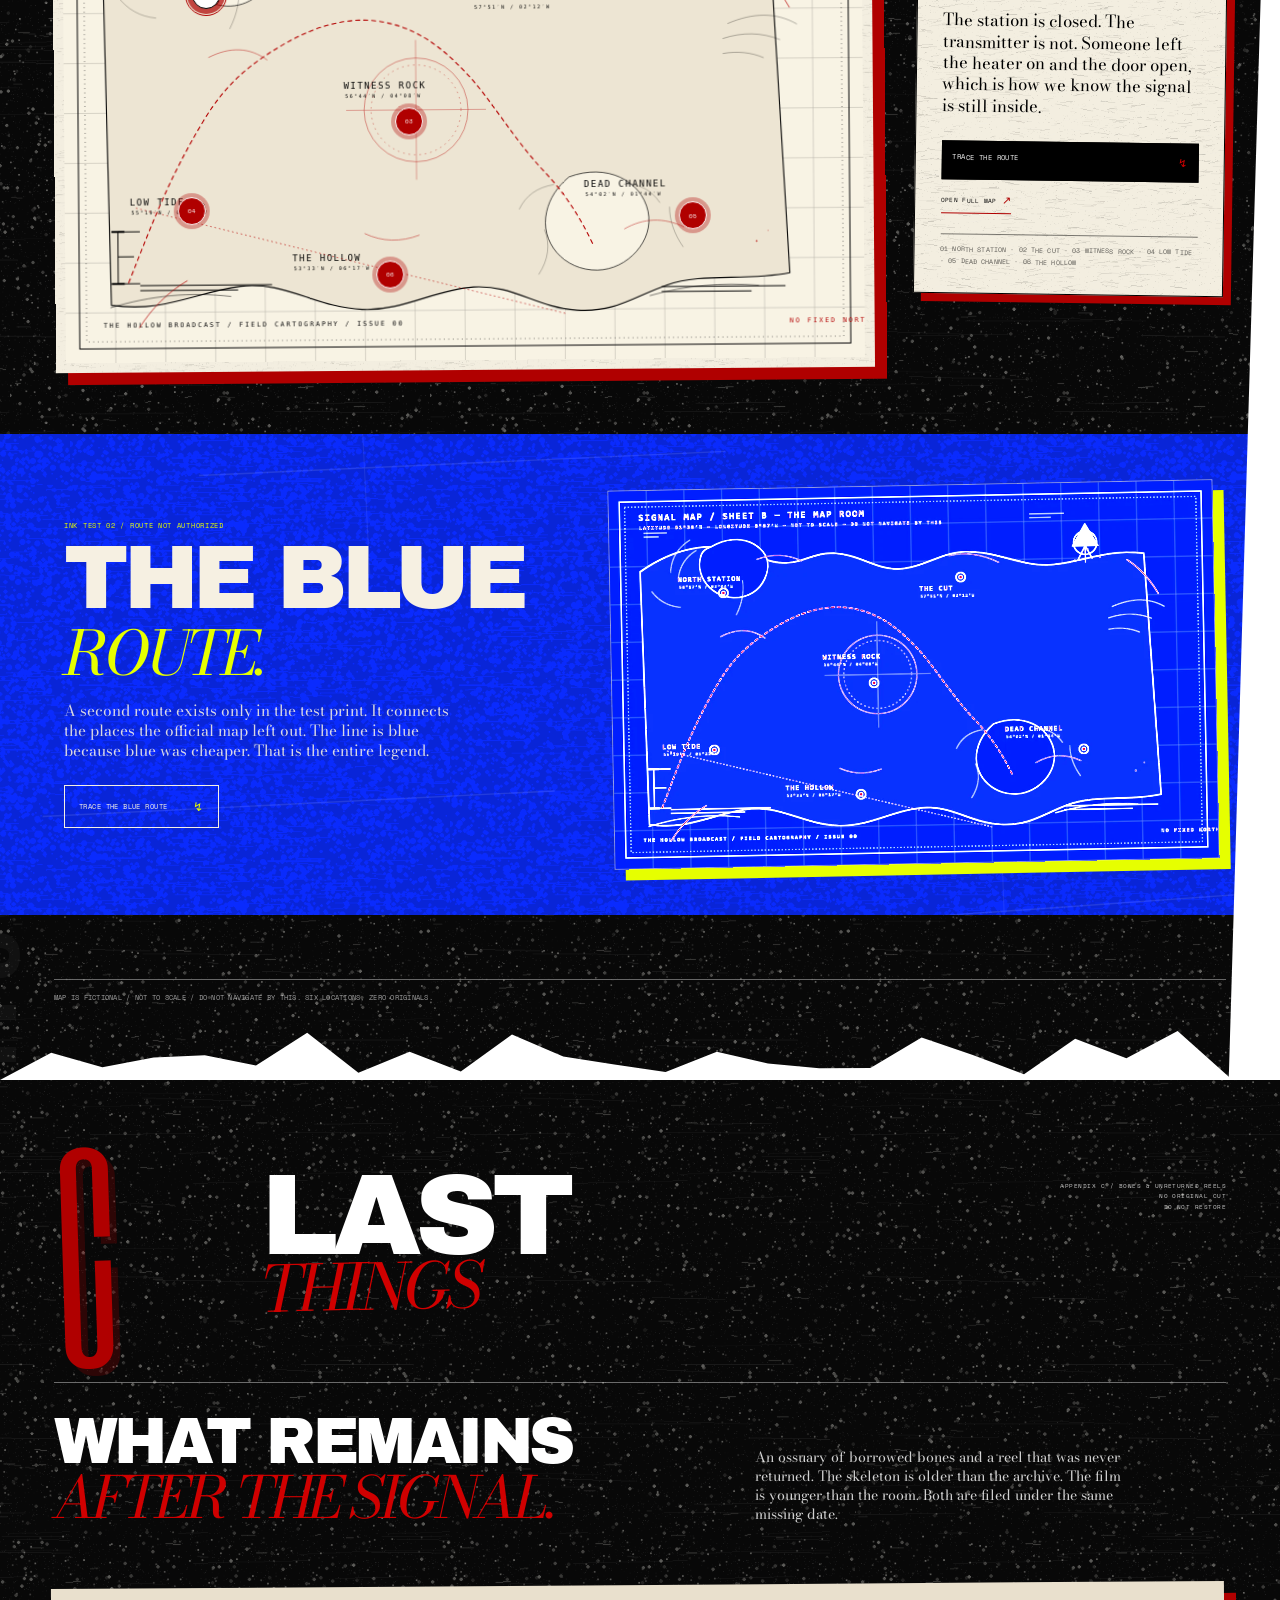
==== commit 30cb8183: "Replace relic icons with photographic residue and cyanotype proof" ====
--- a/the-hollow-broadcast/index.html
+++ b/the-hollow-broadcast/index.html
@@ -789,61 +789,61 @@
 
       <div class="relics__intro reveal">
         <p class="relics__display">EVERY CULTURE<br><em>LEAVES A STAIN.</em></p>
-        <p class="relics__copy">Nine objects borrowed from the world's shared memory, stripped of their original images and filed under residue. The references are textual. The drawings are original. The stories are still missing their endings.</p>
+        <p class="relics__copy">Nine objects borrowed from the world's shared memory, stripped of their original images and filed under residue. The references are textual. The images are reworked residue. The stories are still missing their endings.</p>
       </div>
 
       <div class="relic-grid">
         <button class="relic relic--capsule reveal" type="button" data-relic="capsule" aria-haspopup="dialog">
           <span class="relic__no">REL. 01</span>
-          <span class="relic__figure"><img src="assets/svg/relic-capsule.svg" alt="" width="400" height="400" loading="eager"></span>
+          <span class="relic__figure"><img src="assets/img/eye-diagram.webp" alt="" width="400" height="400" loading="lazy" style="object-position:50% 30%"></span>
           <span class="relic__caption"><span class="relic__title">THE UNLABELED CAPSULE</span><span class="relic__ref">RESIDUE / THE MATRIX (1999)</span></span>
         </button>
 
         <button class="relic relic--cake reveal" type="button" data-relic="cake" aria-haspopup="dialog">
           <span class="relic__no">REL. 02</span>
-          <span class="relic__figure"><img src="assets/svg/relic-cake.svg" alt="" width="400" height="400" loading="eager"></span>
+          <span class="relic__figure"><img src="assets/img/flower.webp" alt="" width="400" height="400" loading="lazy" style="object-position:50% 18%"></span>
           <span class="relic__caption"><span class="relic__title">THE CAKE (A LIE)</span><span class="relic__ref">RESIDUE / PORTAL (2007)</span></span>
         </button>
 
         <button class="relic relic--monolith reveal" type="button" data-relic="monolith" aria-haspopup="dialog">
           <span class="relic__no">REL. 03</span>
-          <span class="relic__figure"><img src="assets/svg/relic-monolith.svg" alt="" width="400" height="400" loading="eager"></span>
+          <span class="relic__figure"><img src="assets/img/map.webp" alt="" width="400" height="400" loading="lazy" style="object-position:45% 42%"></span>
           <span class="relic__caption"><span class="relic__title">THE MONOLITH (CHIPPED)</span><span class="relic__ref">RESIDUE / 2001: A SPACE ODYSSEY (1968)</span></span>
         </button>
 
         <button class="relic relic--balloon reveal" type="button" data-relic="balloon" aria-haspopup="dialog">
           <span class="relic__no">REL. 04</span>
-          <span class="relic__figure"><img src="assets/svg/relic-balloon.svg" alt="" width="400" height="400" loading="eager"></span>
+          <span class="relic__figure"><img src="assets/img/moth.jpg" alt="" width="400" height="400" loading="lazy" style="object-position:55% 35%"></span>
           <span class="relic__caption"><span class="relic__title">THE RED BALLOON</span><span class="relic__ref">RESIDUE / IT (1986 / 2017)</span></span>
         </button>
 
         <button class="relic relic--rabbit reveal" type="button" data-relic="rabbit" aria-haspopup="dialog">
           <span class="relic__no">REL. 05</span>
-          <span class="relic__figure"><img src="assets/svg/relic-rabbit.svg" alt="" width="400" height="400" loading="eager"></span>
+          <span class="relic__figure"><img src="assets/img/head.webp" alt="" width="400" height="400" loading="lazy" style="object-position:52% 28%"></span>
           <span class="relic__caption"><span class="relic__title">THE WHITE RABBIT</span><span class="relic__ref">RESIDUE / ALICE IN WONDERLAND (1865)</span></span>
         </button>
 
         <button class="relic relic--channel reveal" type="button" data-relic="channel" aria-haspopup="dialog">
           <span class="relic__no">REL. 06</span>
-          <span class="relic__figure"><img src="assets/svg/relic-channel.svg" alt="" width="400" height="400" loading="eager"></span>
+          <span class="relic__figure"><img src="assets/img/eye-grid.webp" alt="" width="400" height="400" loading="lazy" style="object-position:50% 42%"></span>
           <span class="relic__caption"><span class="relic__title">THE DEAD CHANNEL</span><span class="relic__ref">RESIDUE / NEUROMANCER (1984)</span></span>
         </button>
 
         <button class="relic relic--redroom reveal" type="button" data-relic="redroom" aria-haspopup="dialog">
           <span class="relic__no">REL. 07</span>
-          <span class="relic__figure"><img src="assets/svg/relic-redroom.svg" alt="" width="400" height="400" loading="eager"></span>
+          <span class="relic__figure"><img src="assets/img/portrait.webp" alt="" width="400" height="400" loading="lazy" style="object-position:58% 35%"></span>
           <span class="relic__caption"><span class="relic__title">THE RED ROOM</span><span class="relic__ref">RESIDUE / TWIN PEAKS (1990)</span></span>
         </button>
 
         <button class="relic relic--vhs reveal" type="button" data-relic="vhs" aria-haspopup="dialog">
           <span class="relic__no">REL. 08</span>
-          <span class="relic__figure"><img src="assets/svg/relic-vhs.svg" alt="" width="400" height="400" loading="eager"></span>
+          <span class="relic__figure"><img src="assets/img/butterfly.webp" alt="" width="400" height="400" loading="lazy" style="object-position:50% 45%"></span>
           <span class="relic__caption"><span class="relic__title">THE VHS TAPE</span><span class="relic__ref">RESIDUE / RINGU (1998)</span></span>
         </button>
 
         <button class="relic relic--mirror reveal" type="button" data-relic="mirror" aria-haspopup="dialog">
           <span class="relic__no">REL. 09</span>
-          <span class="relic__figure"><img src="assets/svg/relic-mirror.svg" alt="" width="400" height="400" loading="eager"></span>
+          <span class="relic__figure"><img src="assets/img/eye.webp" alt="" width="400" height="400" loading="lazy" style="object-position:62% 35%"></span>
           <span class="relic__caption"><span class="relic__title">THE BLACK MIRROR</span><span class="relic__ref">RESIDUE / BLACK MIRROR (2011)</span></span>
         </button>
       </div>
@@ -900,7 +900,7 @@
           </button>
         </div>
         <figure class="blue-route__figure">
-          <img src="assets/svg/blue-route.svg" alt="A bright blue ink-test print with a rough cream route, compass and red marks." width="1000" height="600" loading="eager">
+          <img src="assets/img/blue-route-print.webp" alt="A cyanotype proof of the signal map, printed in electric blue and cream with the red route retained." width="1200" height="750" loading="lazy">
         </figure>
       </aside>
 
@@ -996,7 +996,7 @@
         <div class="colophon__credits reveal">
           <div>
             <span class="micro-label">PLATES</span>
-            <p>Public domain and CC0 material from Wikimedia Commons. John Harris; Frances Benjamin Johnston; Samuel Dunn; William Home Lizars; <em>Bocagea viridis</em>; <em>The Butterfly Book</em>; <em>A Complete Physico-Medical Treatise on the Human Eye</em>. Four original ink plates. Nine original relic drawings and one signal map. Vesalius skeleton: Wellcome Collection, CC BY 4.0.</p>
+            <p>Public domain and CC0 material from Wikimedia Commons. John Harris; Frances Benjamin Johnston; Samuel Dunn; William Home Lizars; <em>Bocagea viridis</em>; <em>The Butterfly Book</em>; <em>A Complete Physico-Medical Treatise on the Human Eye</em>. Four original ink plates. Nine relic plates and one signal map. Vesalius skeleton: Wellcome Collection, CC BY 4.0.</p>
           </div>
           <div>
             <span class="micro-label">TYPE</span>
@@ -1168,7 +1168,7 @@
     </div>
     <div class="relic-dialog__grid">
       <div class="relic-dialog__image">
-        <img id="relicDialogImage" src="assets/svg/relic-capsule.svg" alt="" width="400" height="400">
+        <img id="relicDialogImage" src="assets/img/eye-diagram.webp" alt="" width="400" height="400">
       </div>
       <div class="relic-dialog__body">
         <p class="micro-label">RESIDUE / WORLD POP CULTURE</p>
--- a/the-hollow-broadcast/chaos.css
+++ b/the-hollow-broadcast/chaos.css
@@ -3966,7 +3966,7 @@
   width: 100%;
   height: 100%;
   object-fit: cover;
-  filter: contrast(1.06);
+  filter: grayscale(1) contrast(1.18);
   transition: filter 0.25s ease, transform 0.25s ease;
 }
 
@@ -4098,6 +4098,7 @@
   width: 100%;
   max-height: 62vh;
   object-fit: contain;
+  filter: grayscale(1) contrast(1.08);
 }
 
 .relic-dialog__body {
@@ -5213,6 +5214,7 @@
   display: block;
   width: 100%;
   height: auto;
+  filter: contrast(1.28) brightness(1.08) saturate(1.05);
 }
 
 @media (max-width: 900px) {
@@ -6009,3 +6011,93 @@
     animation: none;
   }
 }
+
+/* --------------------------------------------------------------------------
+   Final art pass: printed instructions, fax perforations and legible microtype
+   -------------------------------------------------------------------------- */
+
+.apparatus__controls {
+  padding: clamp(15px, 1.8vw, 26px);
+  border: 1px solid var(--black);
+  background: #f3eee0 url("assets/textures/paper-fiber.webp");
+  background-size: 330px 330px;
+  box-shadow: 8px 8px 0 var(--red);
+}
+
+.apparatus__controls::before {
+  content: "";
+  position: absolute;
+  top: -11px;
+  left: 18%;
+  z-index: 4;
+  width: 92px;
+  height: 23px;
+  background: url("assets/paper/tape-01.svg") center / 100% 100% no-repeat;
+  opacity: 0.82;
+  transform: rotate(-3deg);
+  pointer-events: none;
+}
+
+.transmission-machine__paper::after {
+  content: "";
+  position: absolute;
+  top: 0;
+  bottom: 0;
+  left: 7px;
+  z-index: 2;
+  width: 9px;
+  background-image: radial-gradient(circle at 4px 9px, transparent 0 3px, rgba(0, 0, 0, 0.28) 3.2px 4px, transparent 4.2px);
+  background-size: 9px 22px;
+  background-repeat: repeat-y;
+  opacity: 0.55;
+  pointer-events: none;
+}
+
+@media (min-width: 761px) {
+  .micro-label,
+  .plate__meta,
+  .relic__no,
+  .relic__ref,
+  .map-room__legend,
+  .map-room__meta,
+  .lost-reel__status,
+  .lost-reel__meta,
+  .film-frame figcaption,
+  .ossuary__credit,
+  .relics__notice,
+  .map-room__notice,
+  .last-things__notice,
+  .transmission-machine__meta,
+  .transmission-log__note,
+  .cutup__note,
+  .errata__stamp {
+    font-size: 6.5px;
+  }
+}
+
+@media (max-width: 760px) {
+  .apparatus__controls {
+    padding: 14px;
+    box-shadow: 5px 5px 0 var(--red);
+  }
+
+  .micro-label,
+  .plate__meta,
+  .relic__no,
+  .relic__ref,
+  .map-room__legend,
+  .map-room__meta,
+  .lost-reel__status,
+  .lost-reel__meta,
+  .film-frame figcaption,
+  .ossuary__credit,
+  .relics__notice,
+  .map-room__notice,
+  .last-things__notice,
+  .transmission-machine__meta,
+  .transmission-log__note,
+  .cutup__note,
+  .errata__stamp {
+    font-size: 6px;
+  }
+}
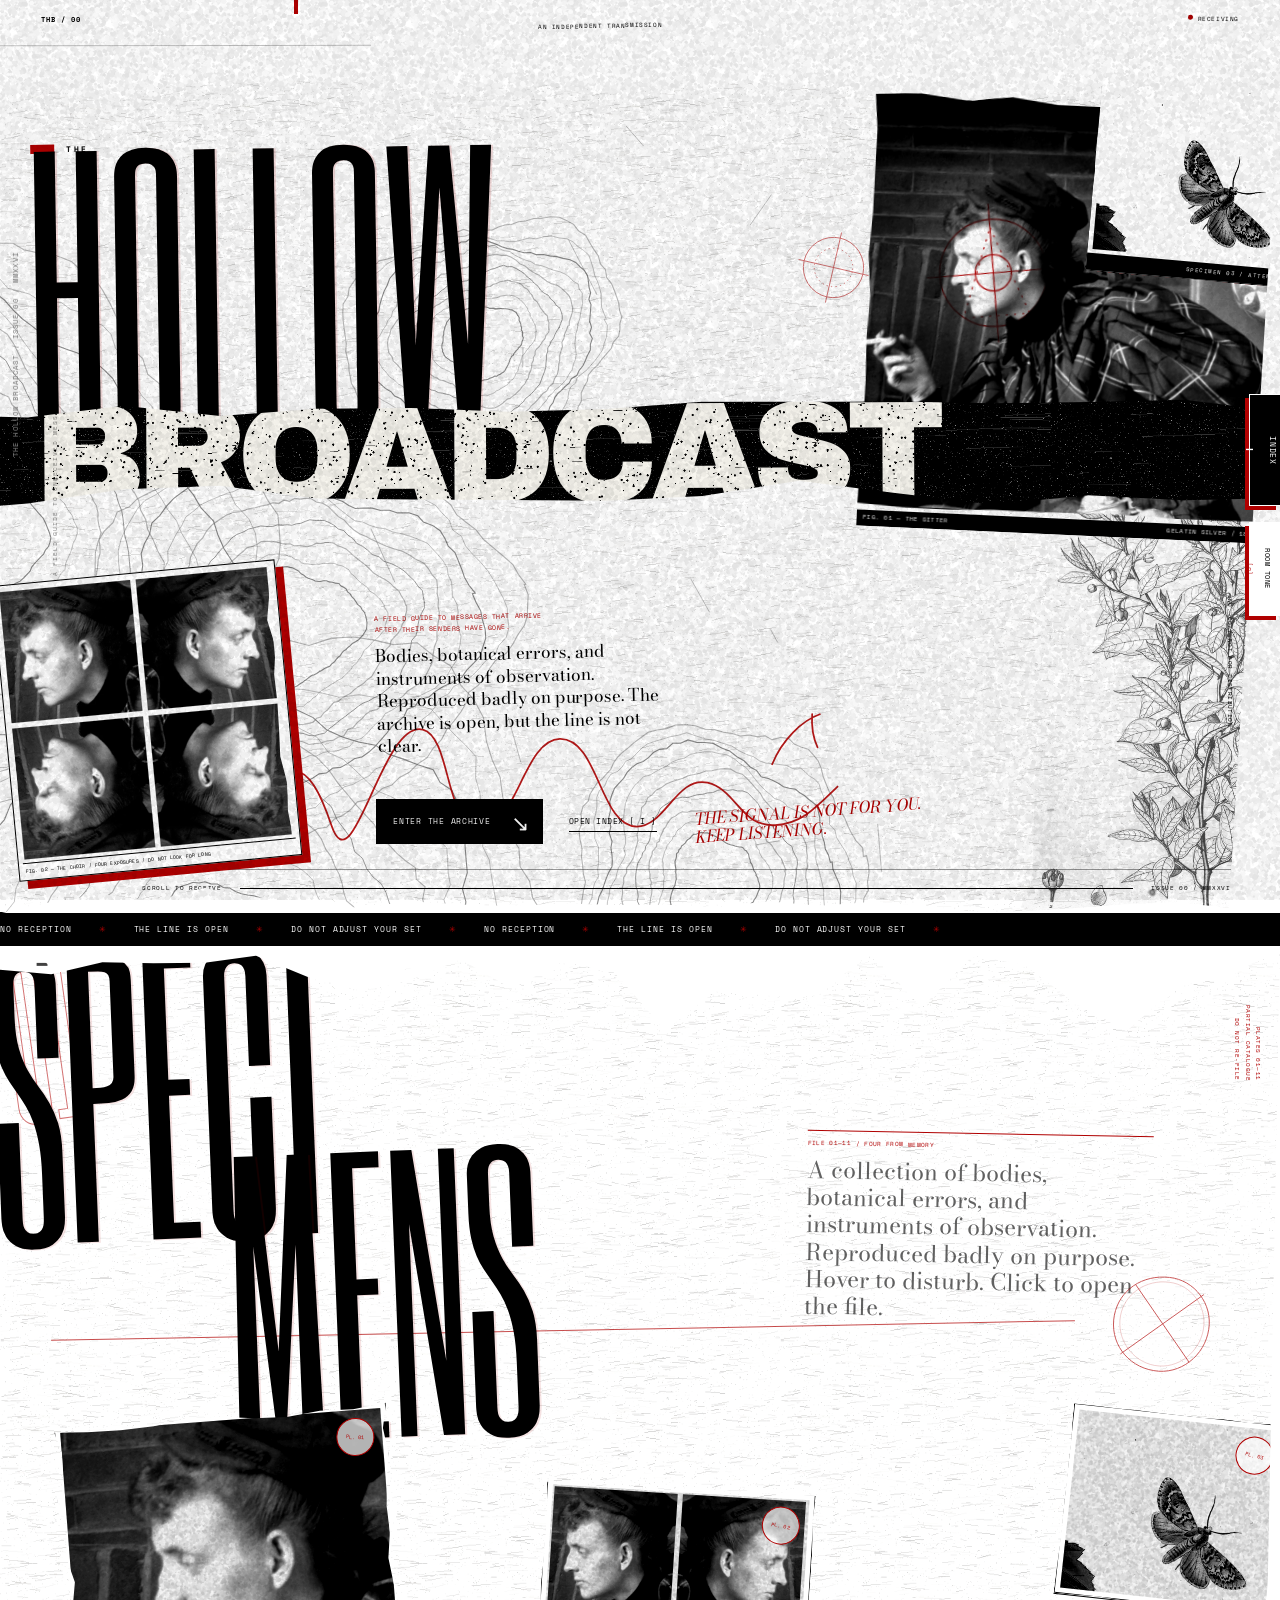
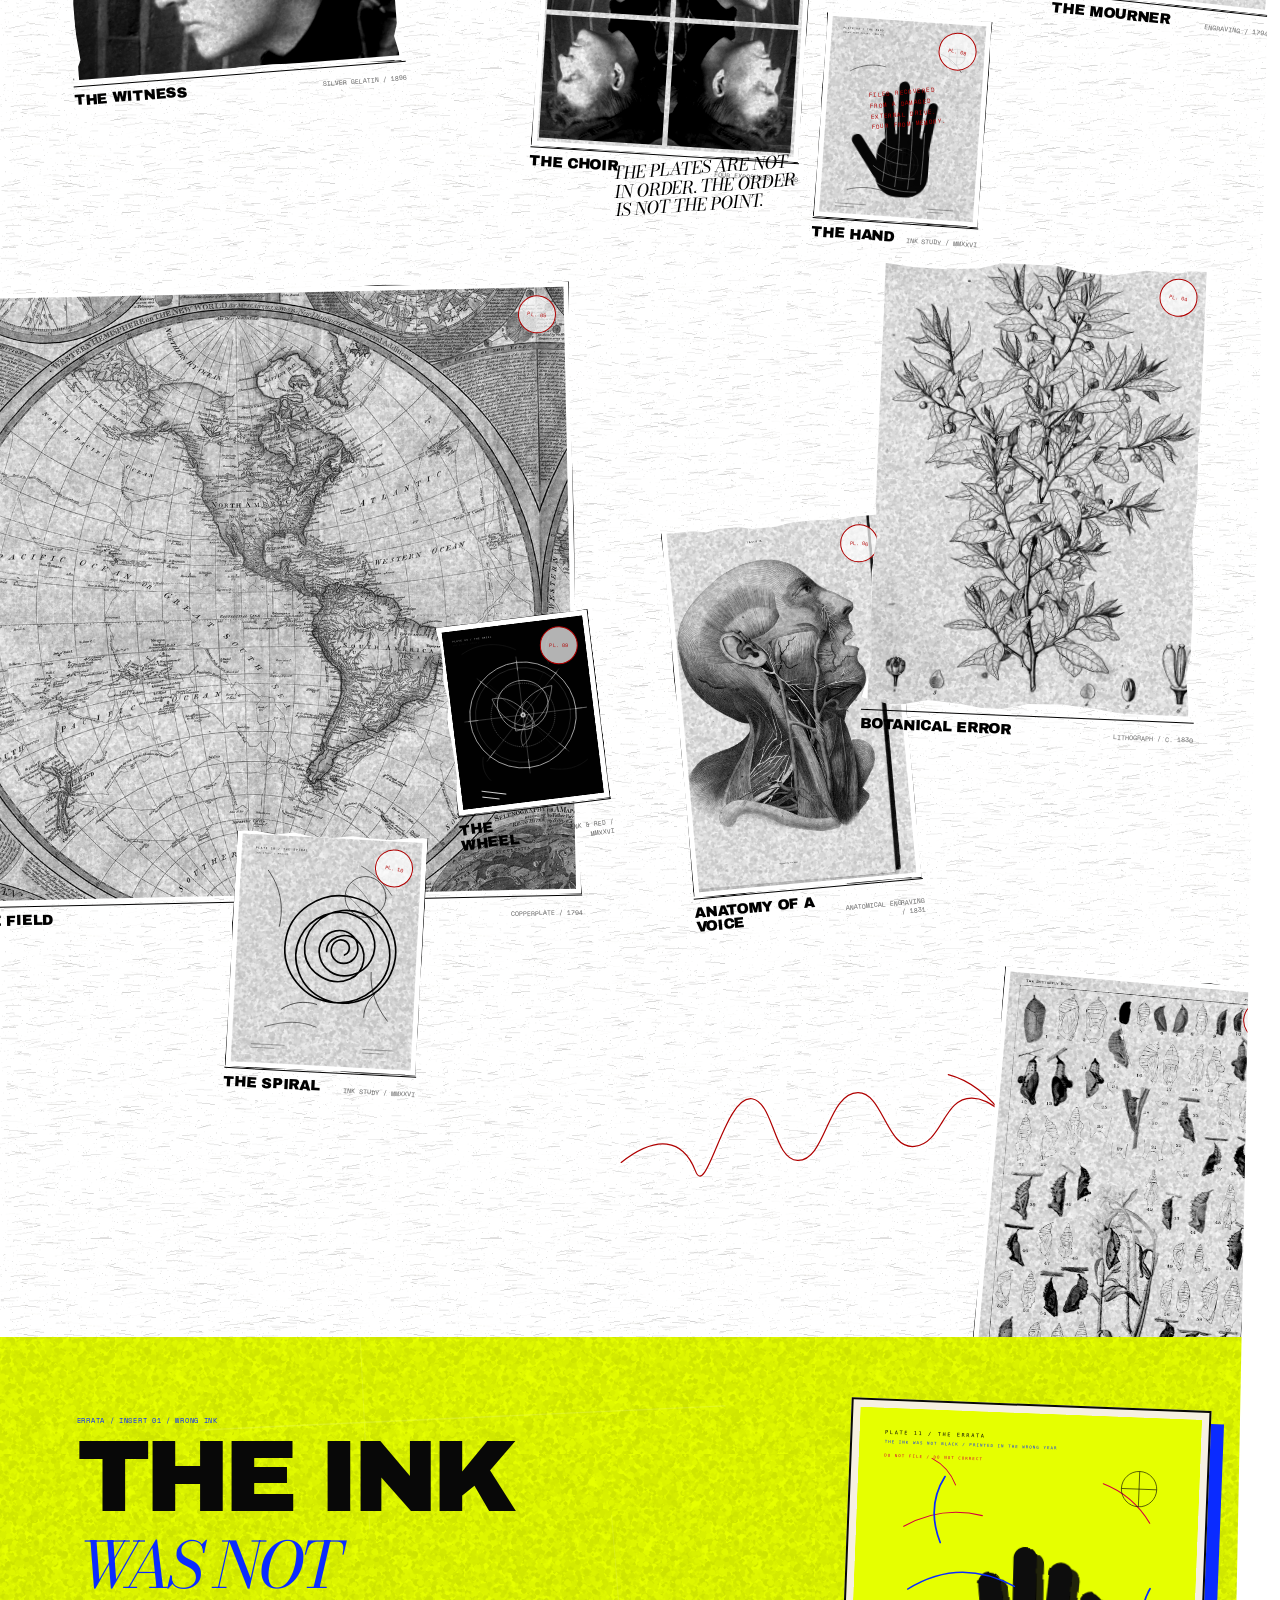
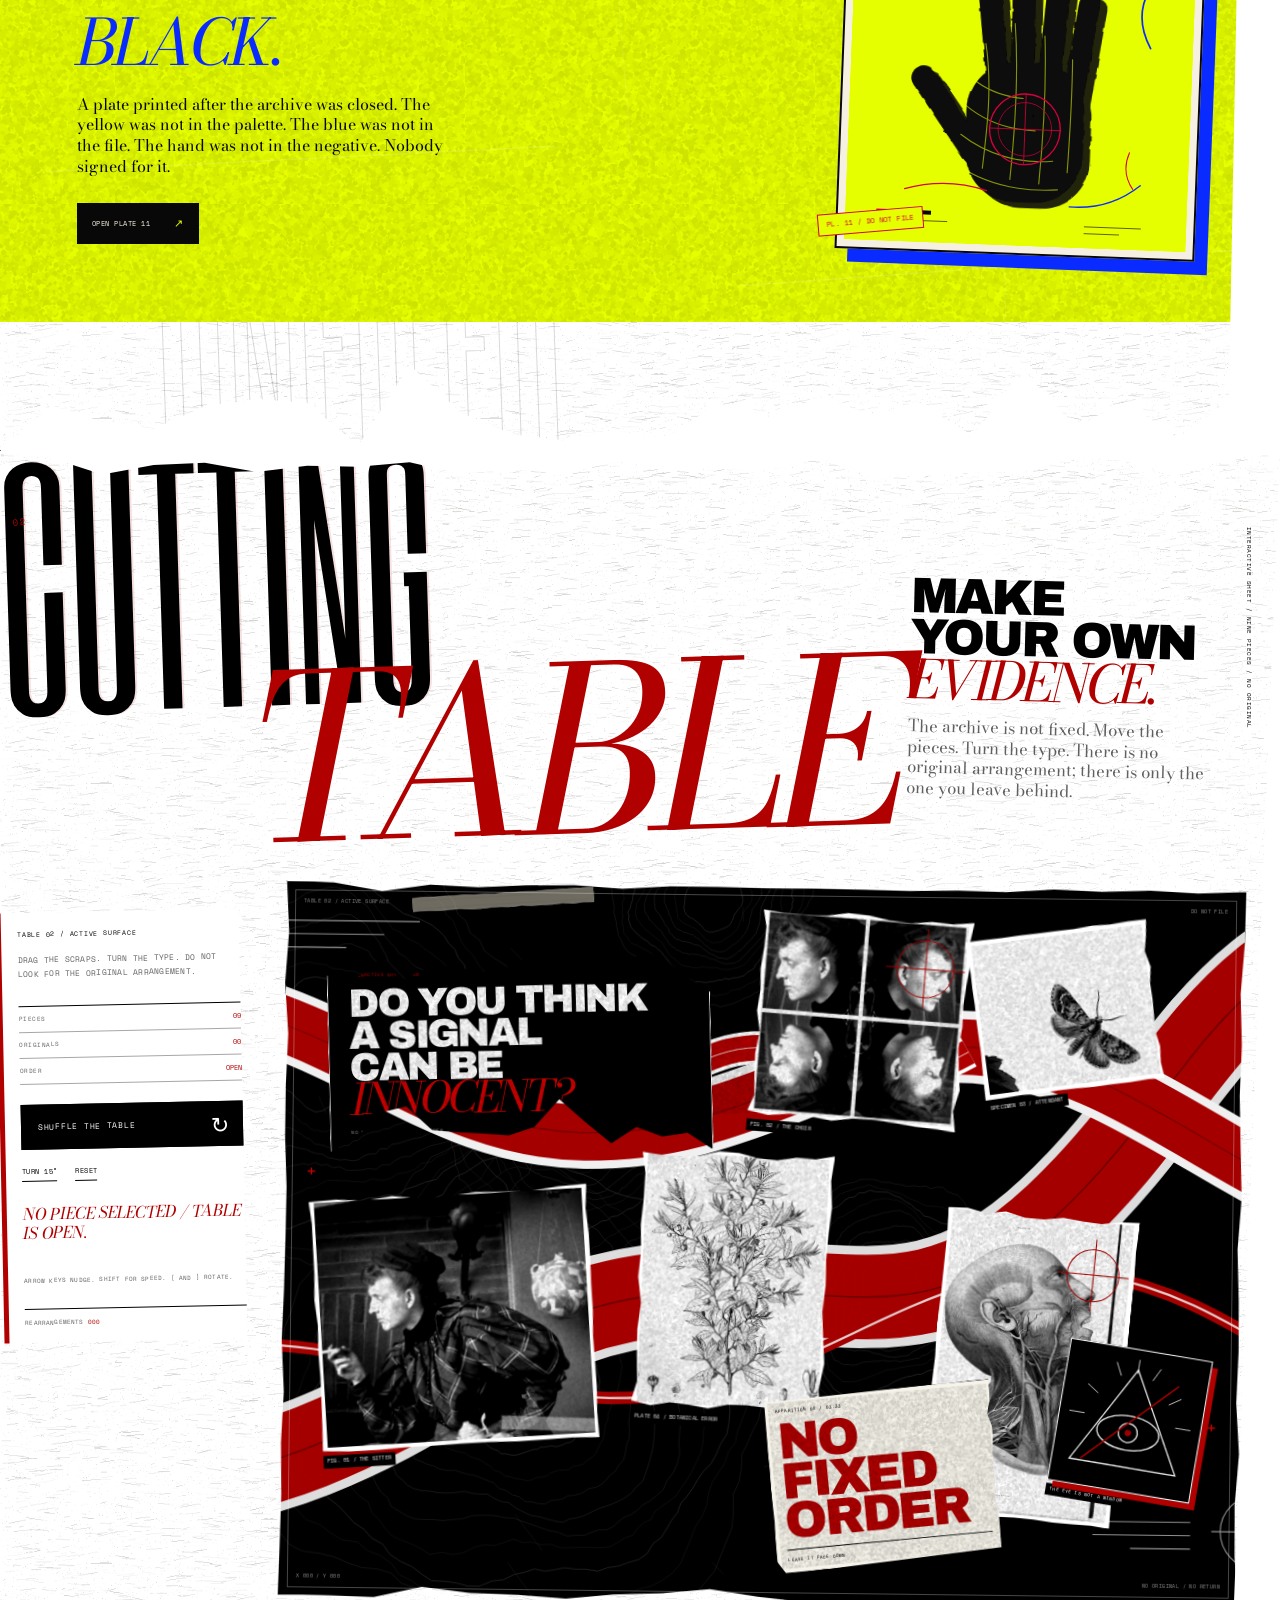
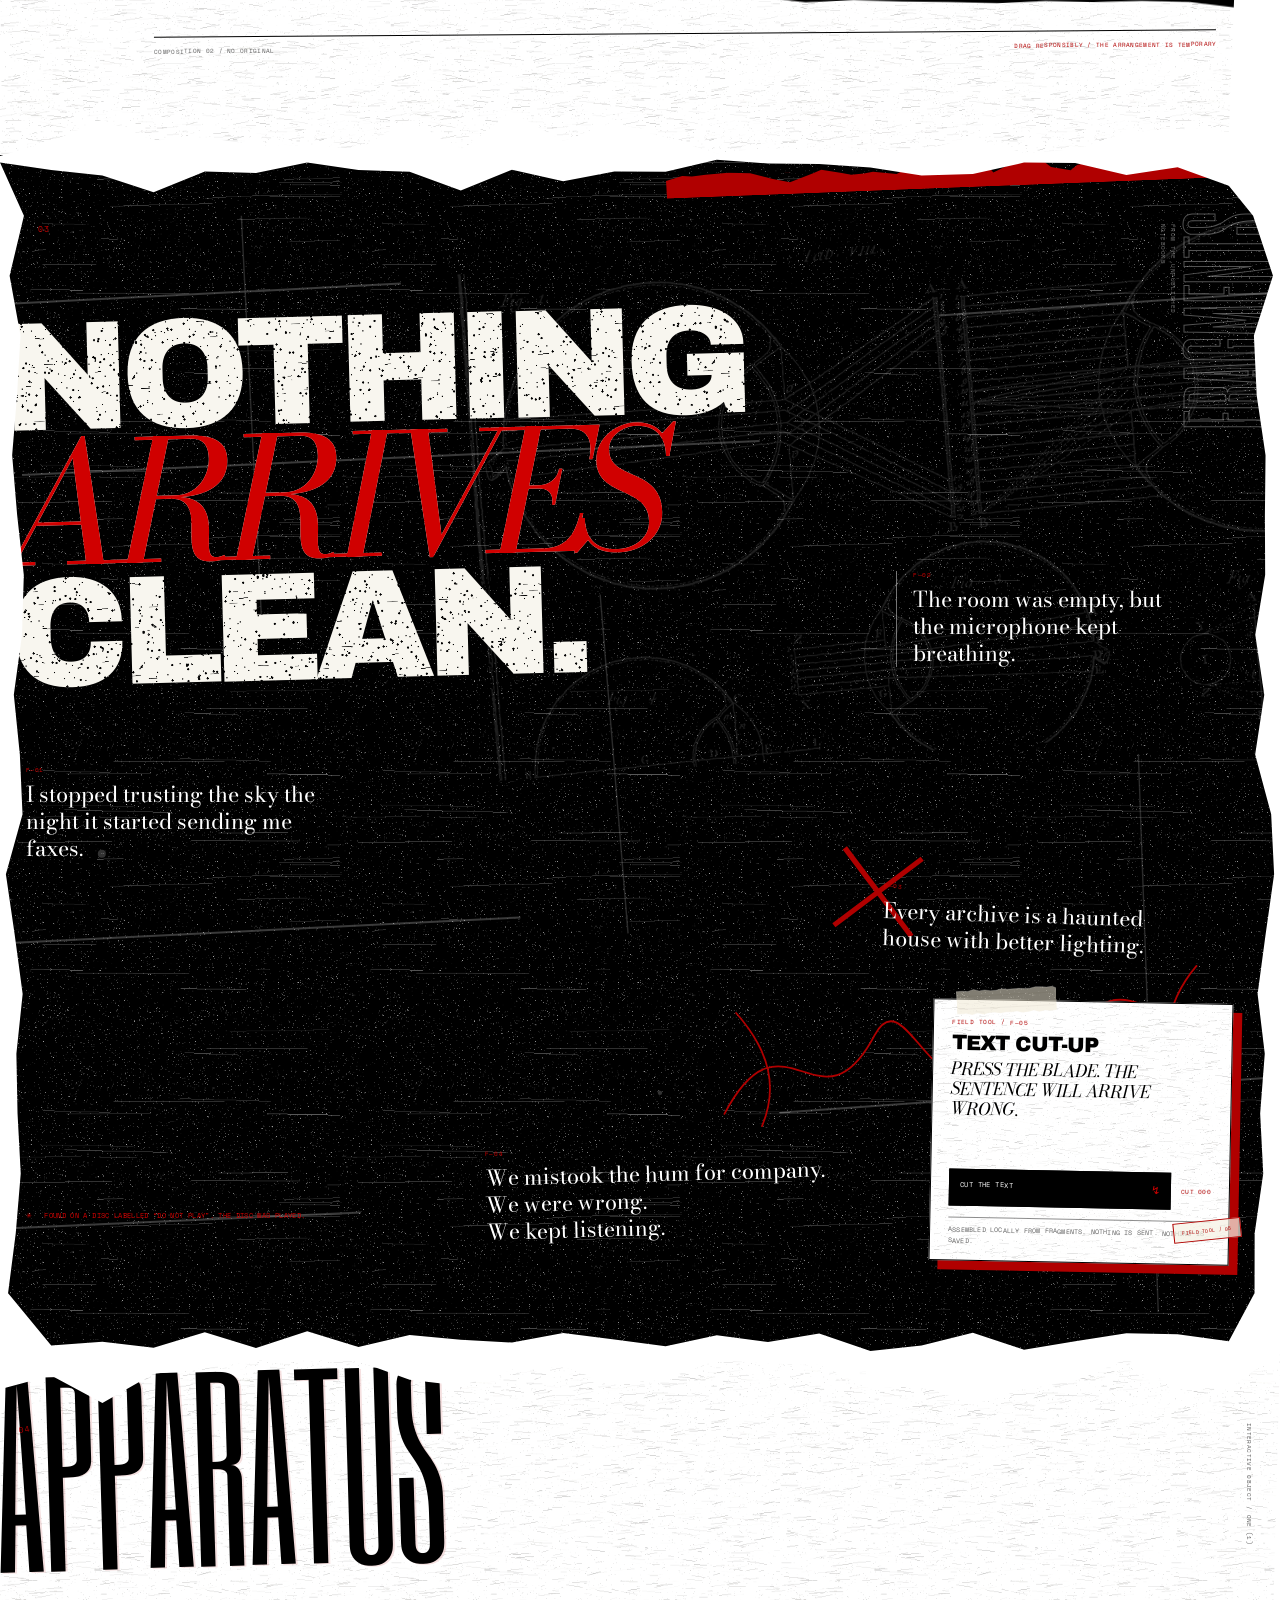
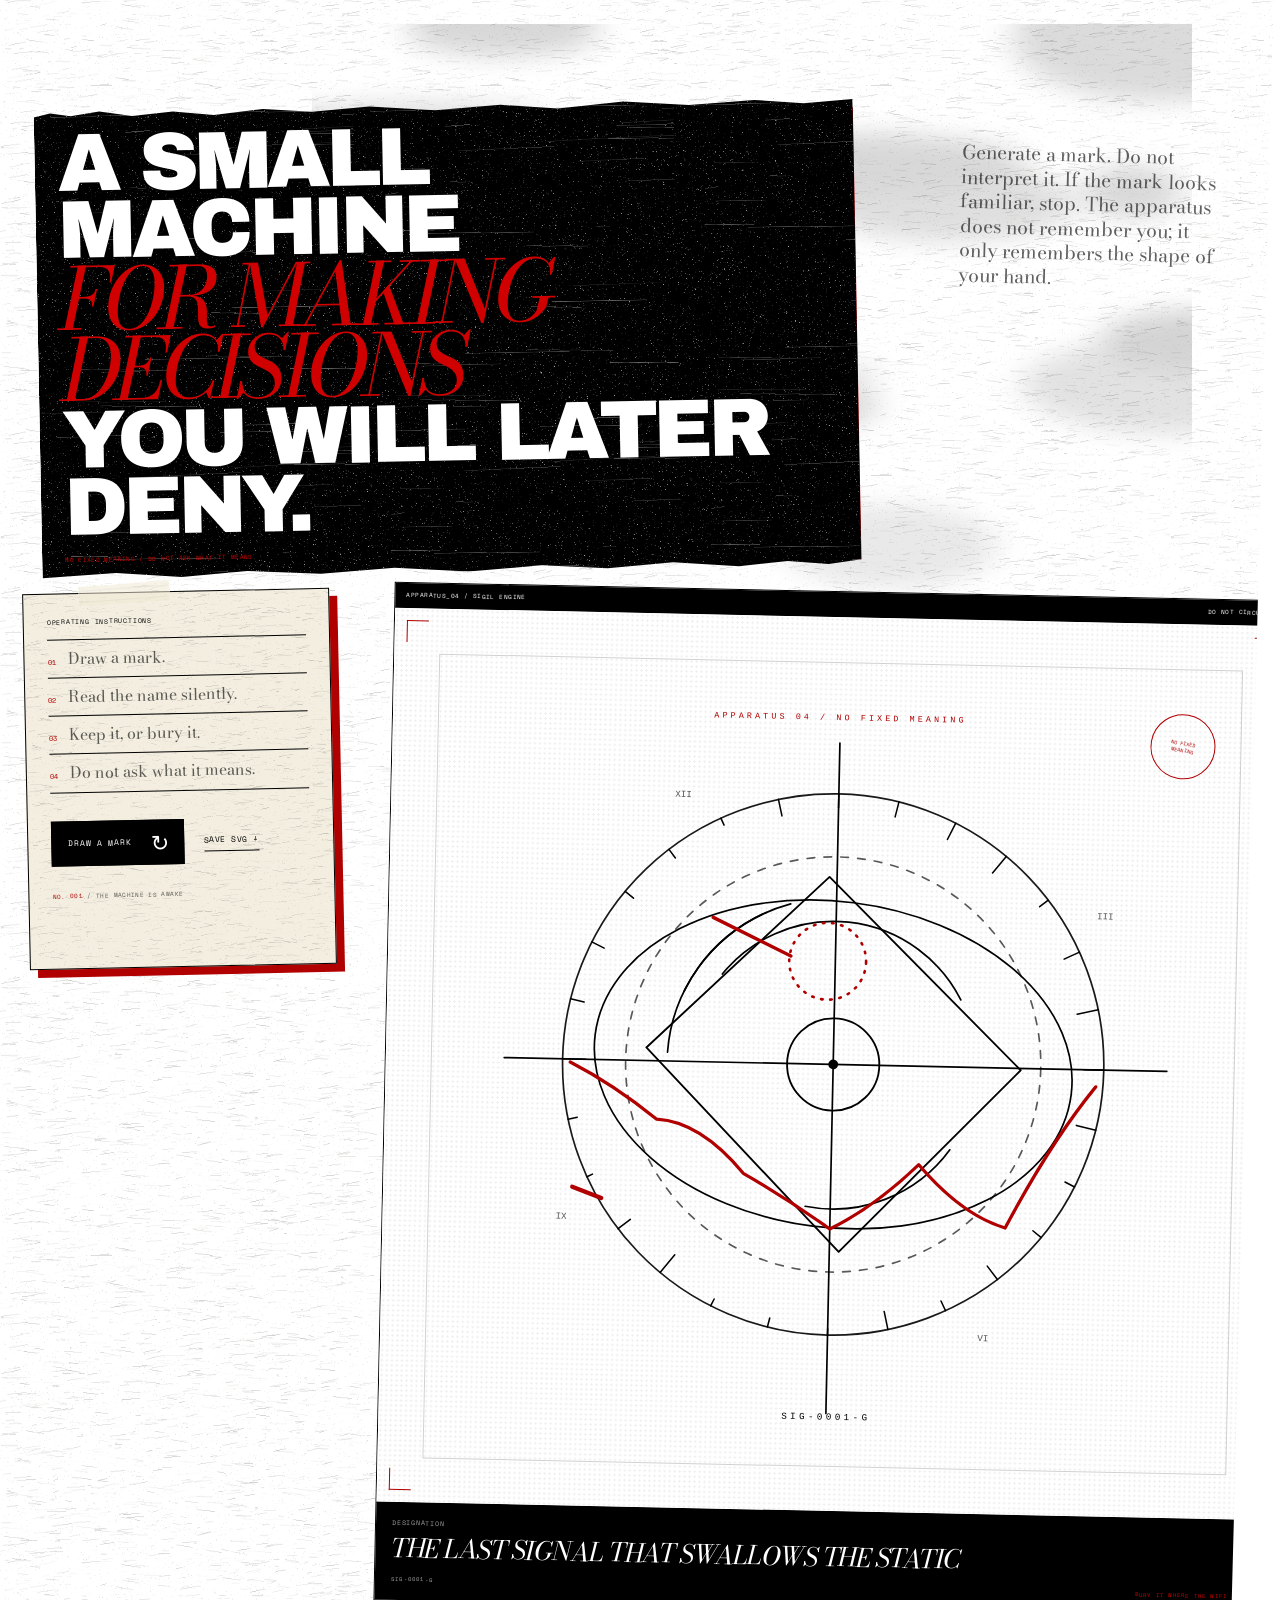
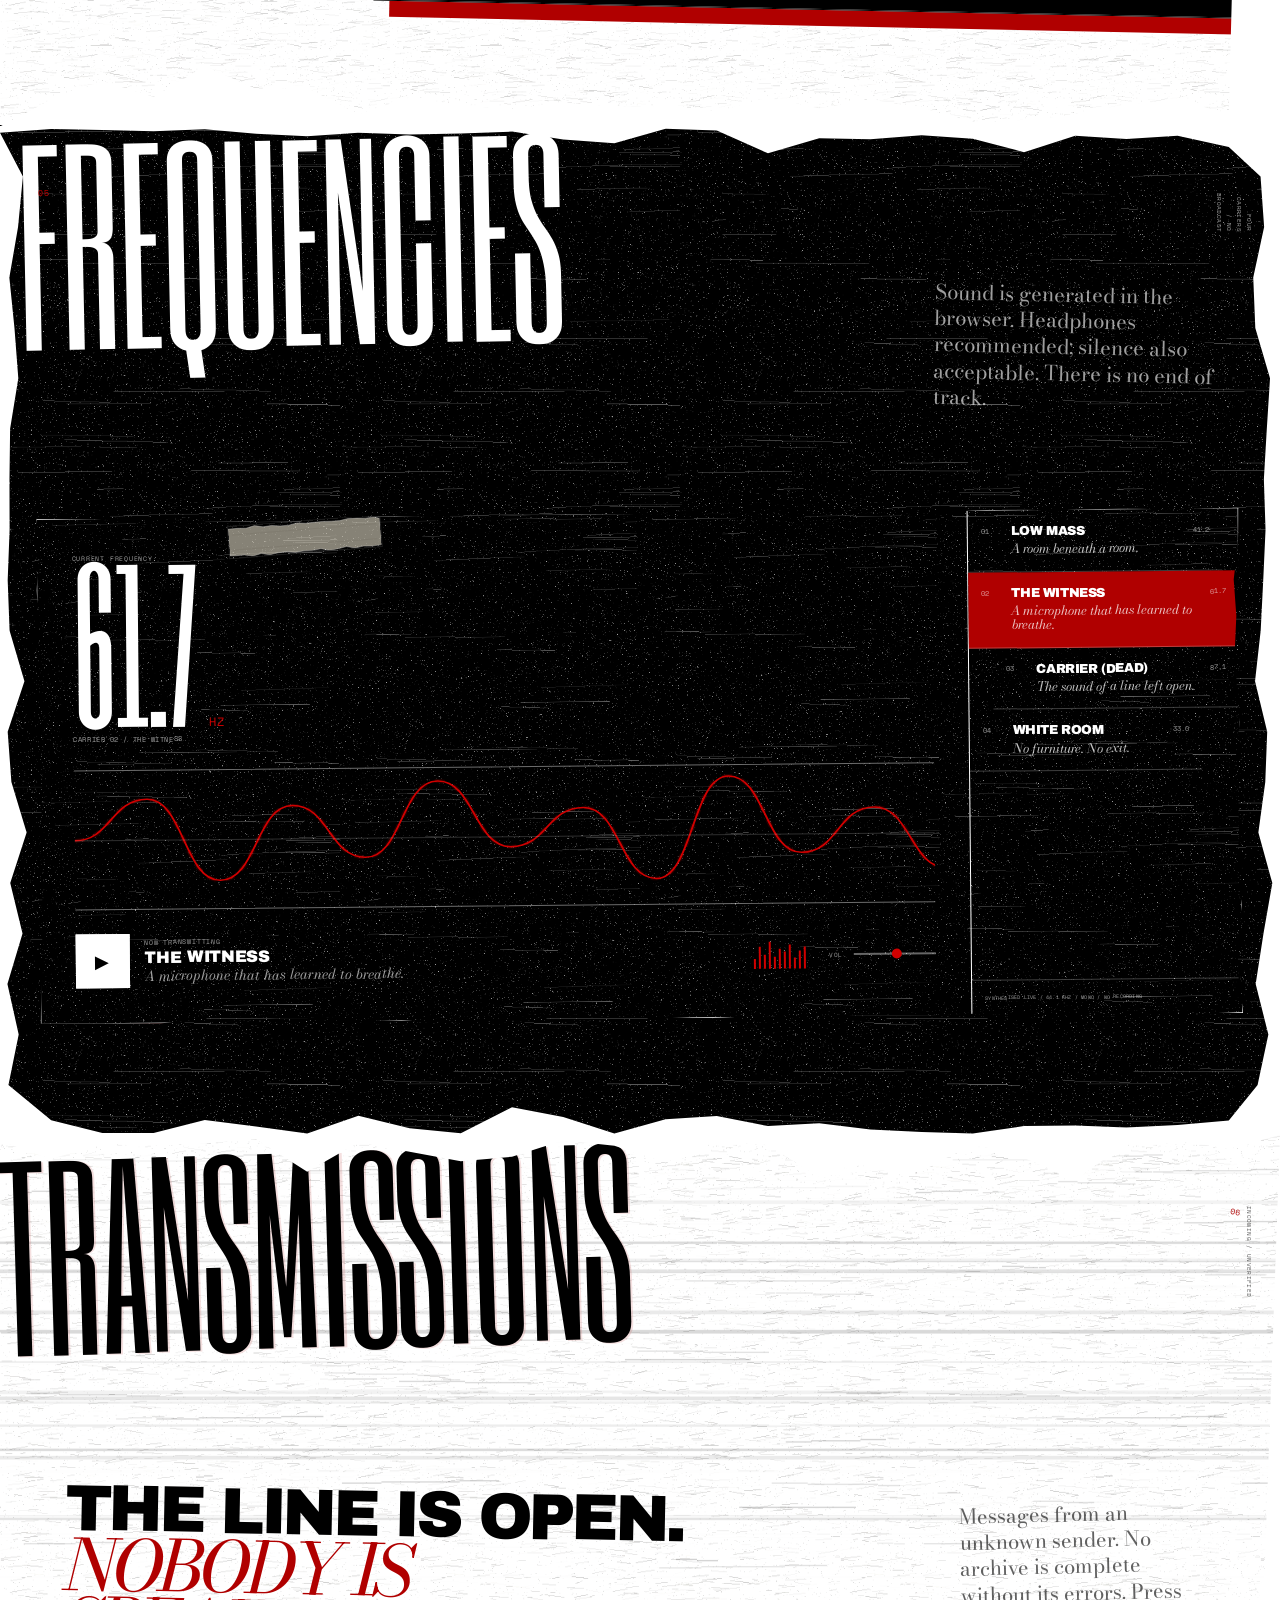
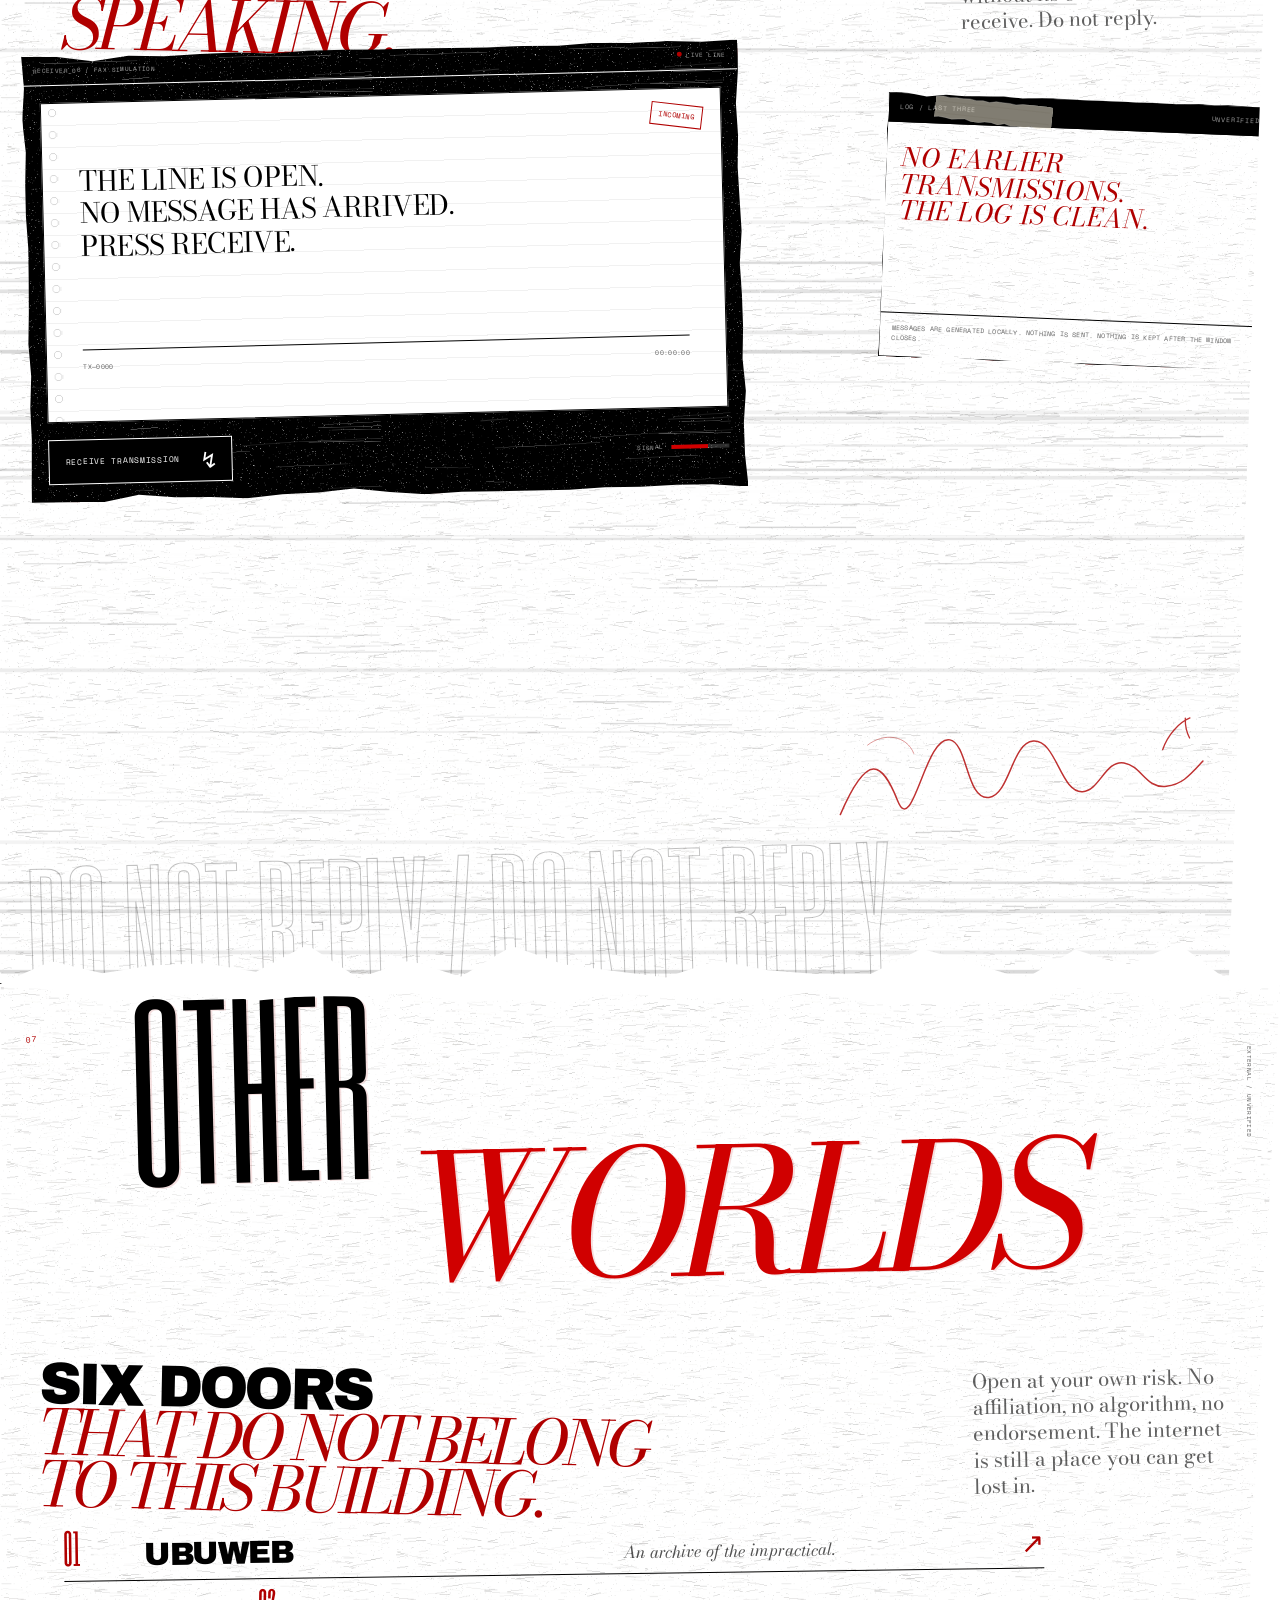
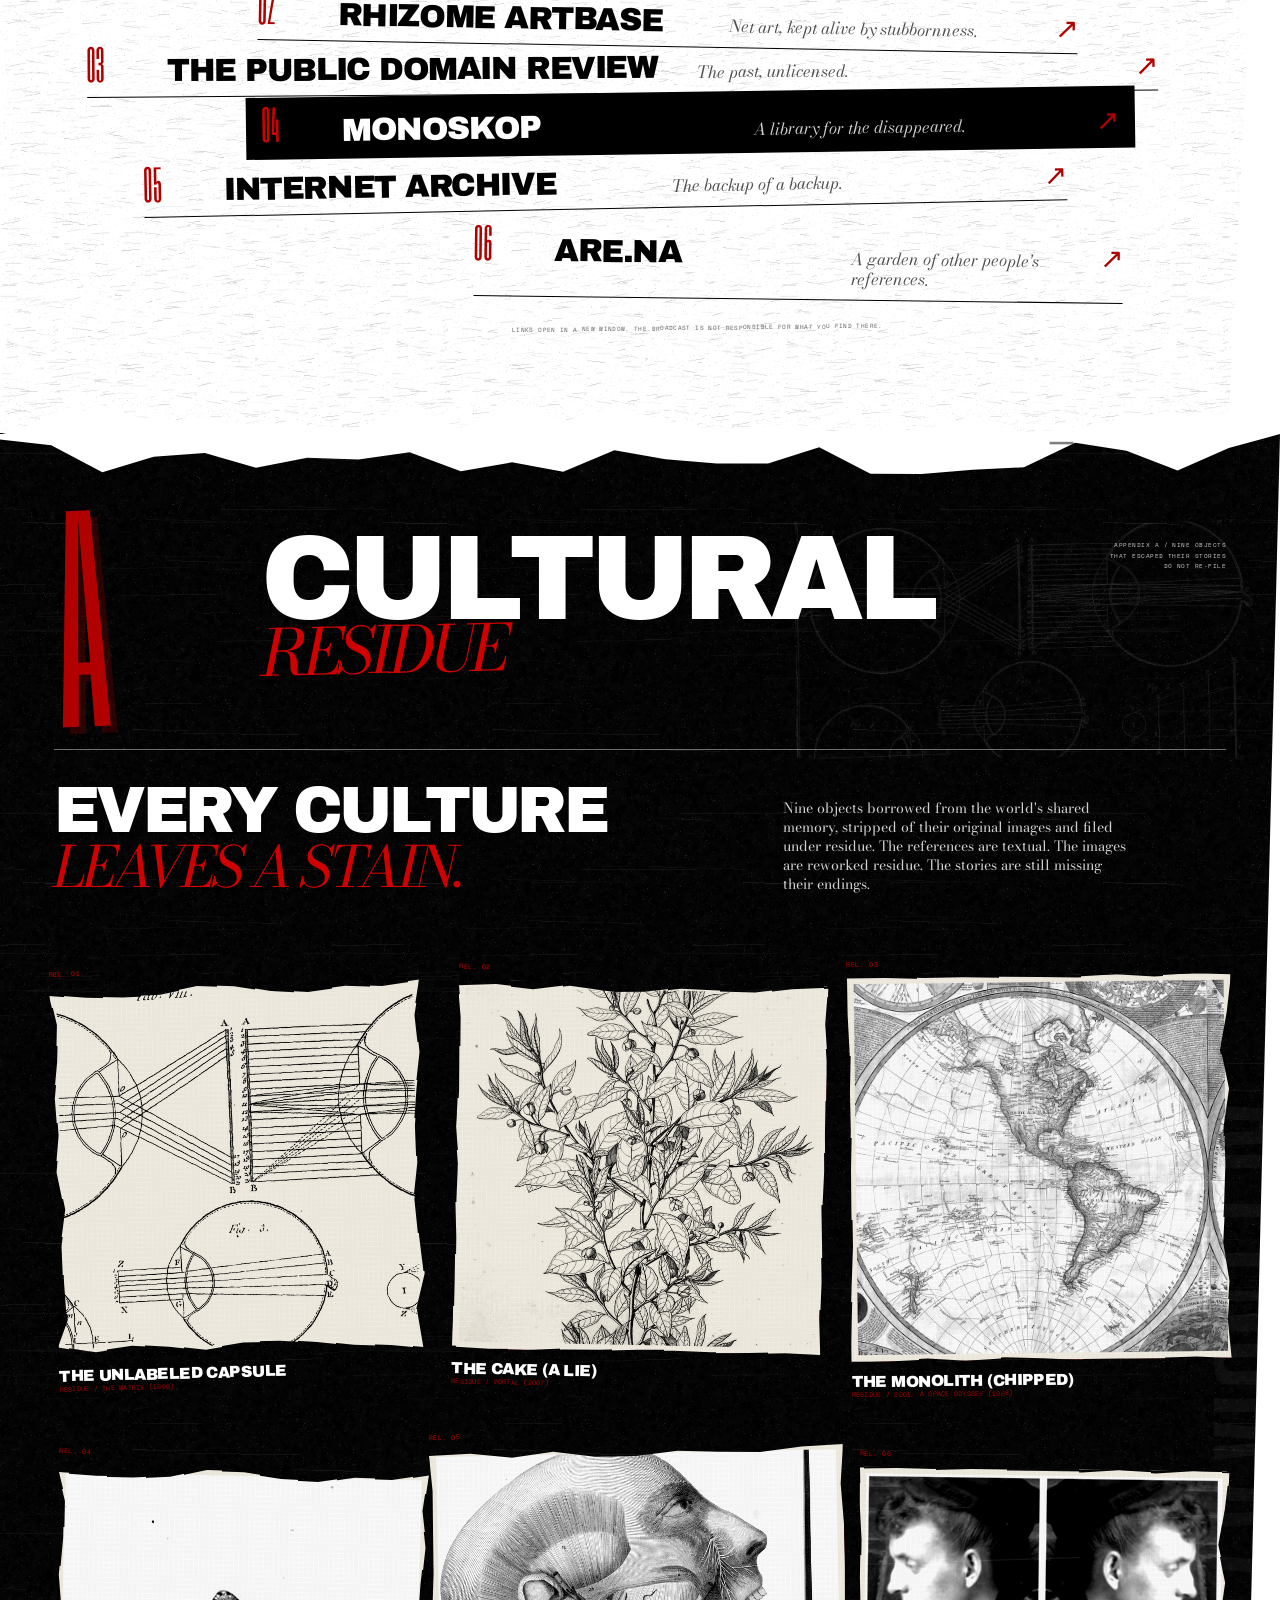
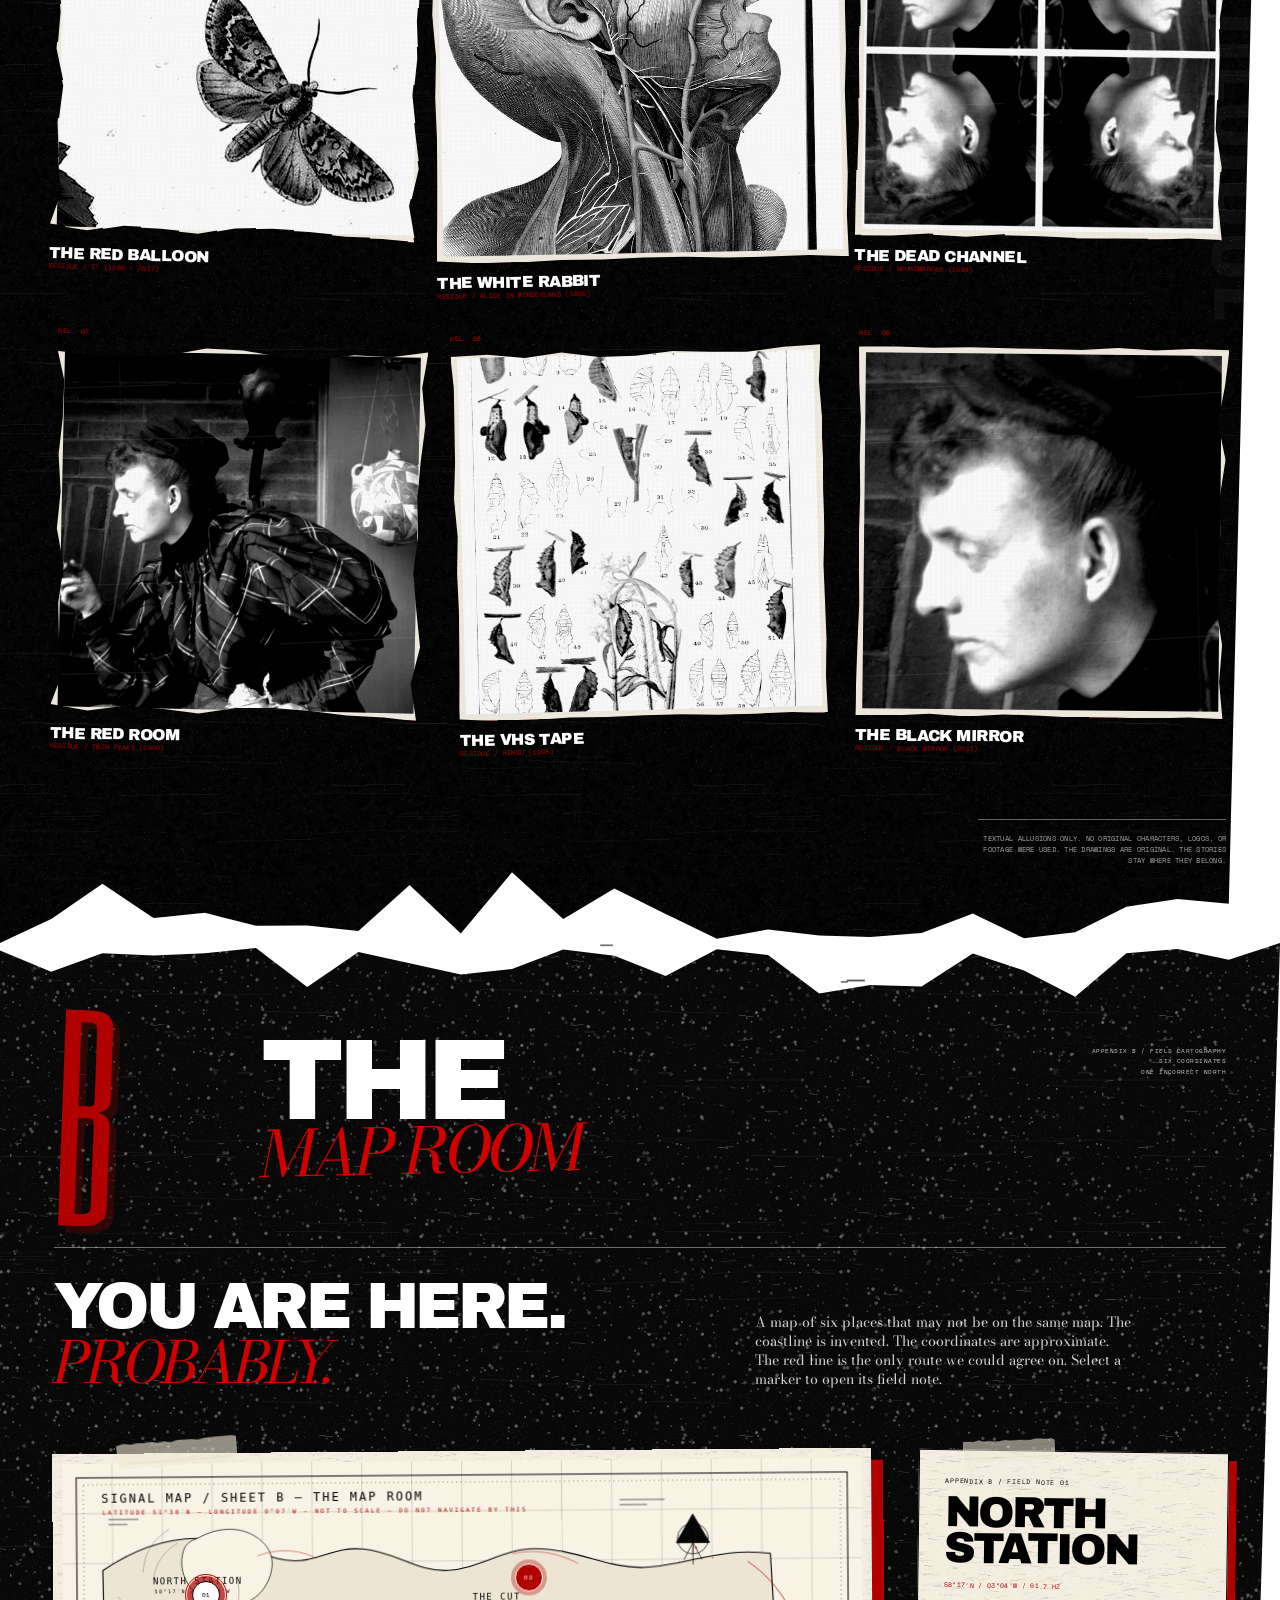
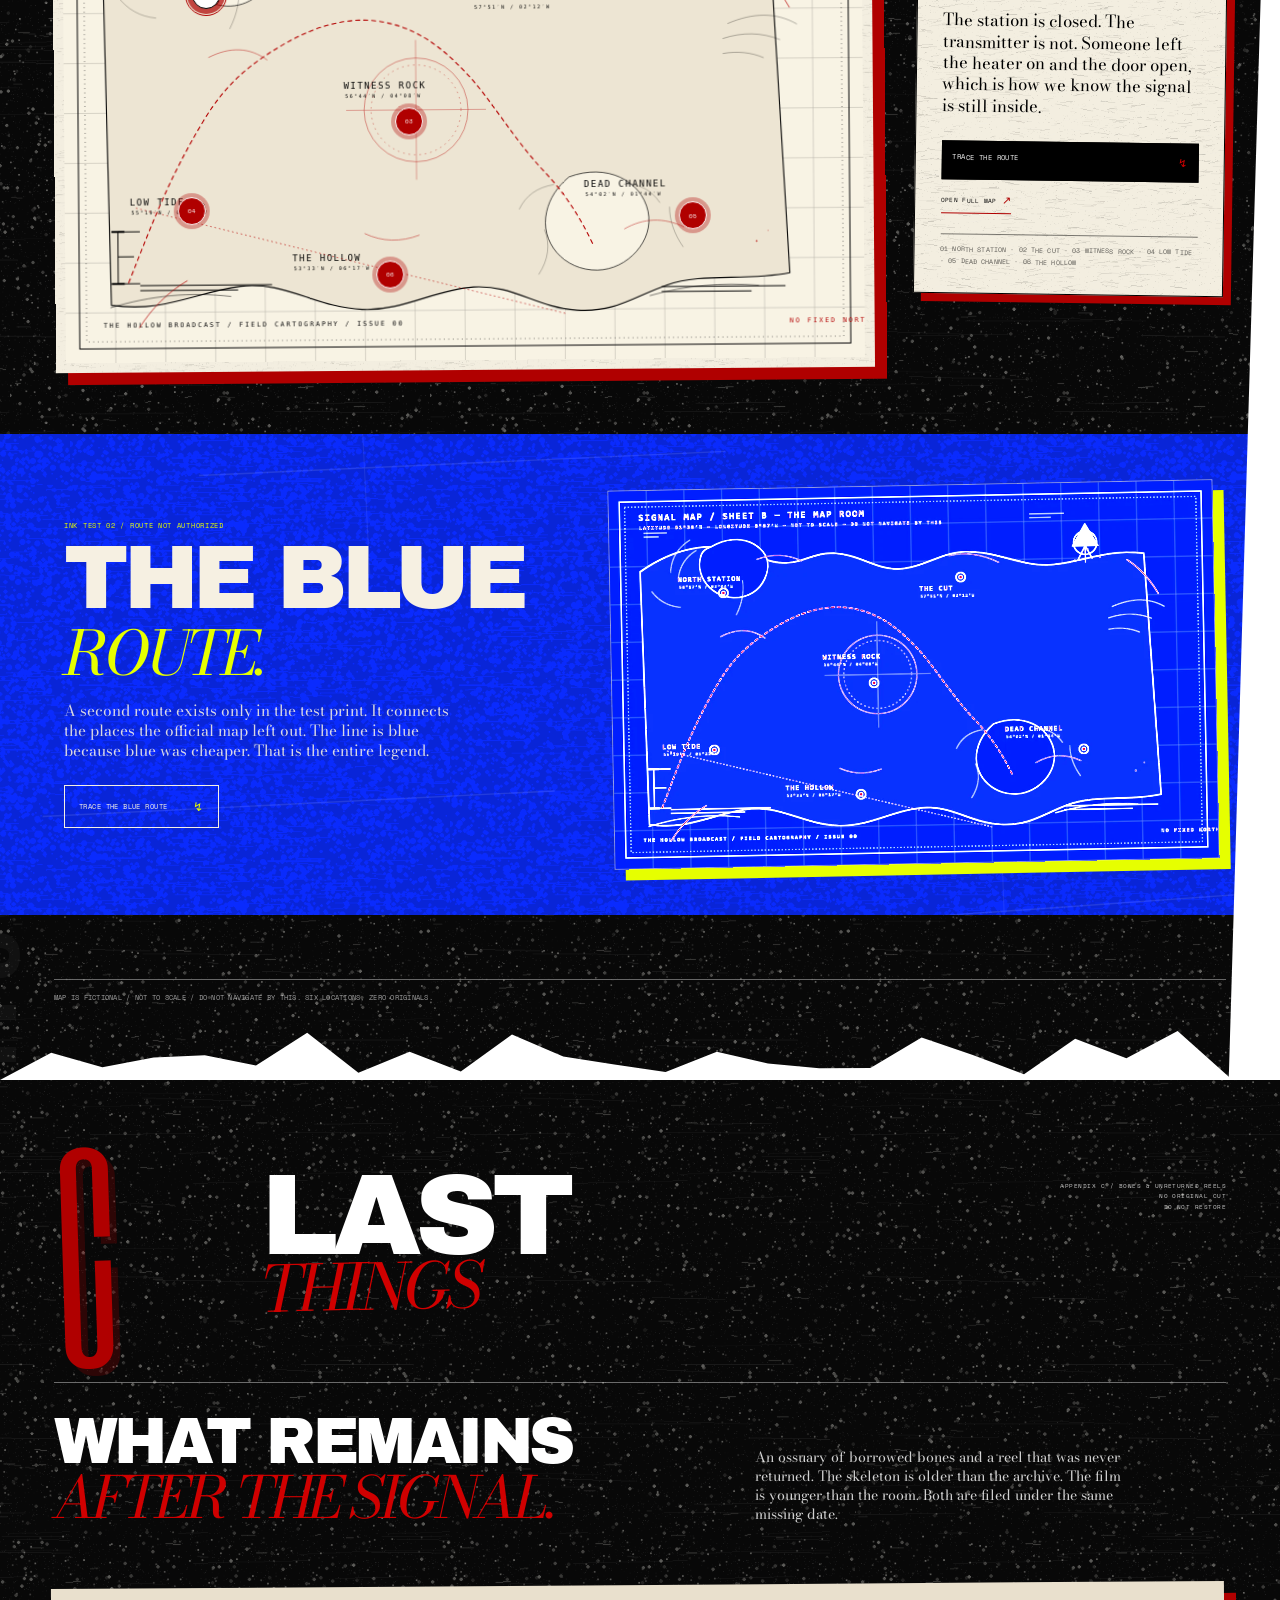
==== commit d6a4049f: "Load cyanotype proof eagerly" ====
--- a/the-hollow-broadcast/index.html
+++ b/the-hollow-broadcast/index.html
@@ -900,7 +900,7 @@
           </button>
         </div>
         <figure class="blue-route__figure">
-          <img src="assets/img/blue-route-print.webp" alt="A cyanotype proof of the signal map, printed in electric blue and cream with the red route retained." width="1200" height="750" loading="lazy">
+          <img src="assets/img/blue-route-print.webp" alt="A cyanotype proof of the signal map, printed in electric blue and cream with the red route retained." width="1200" height="750" loading="eager">
         </figure>
       </aside>
 
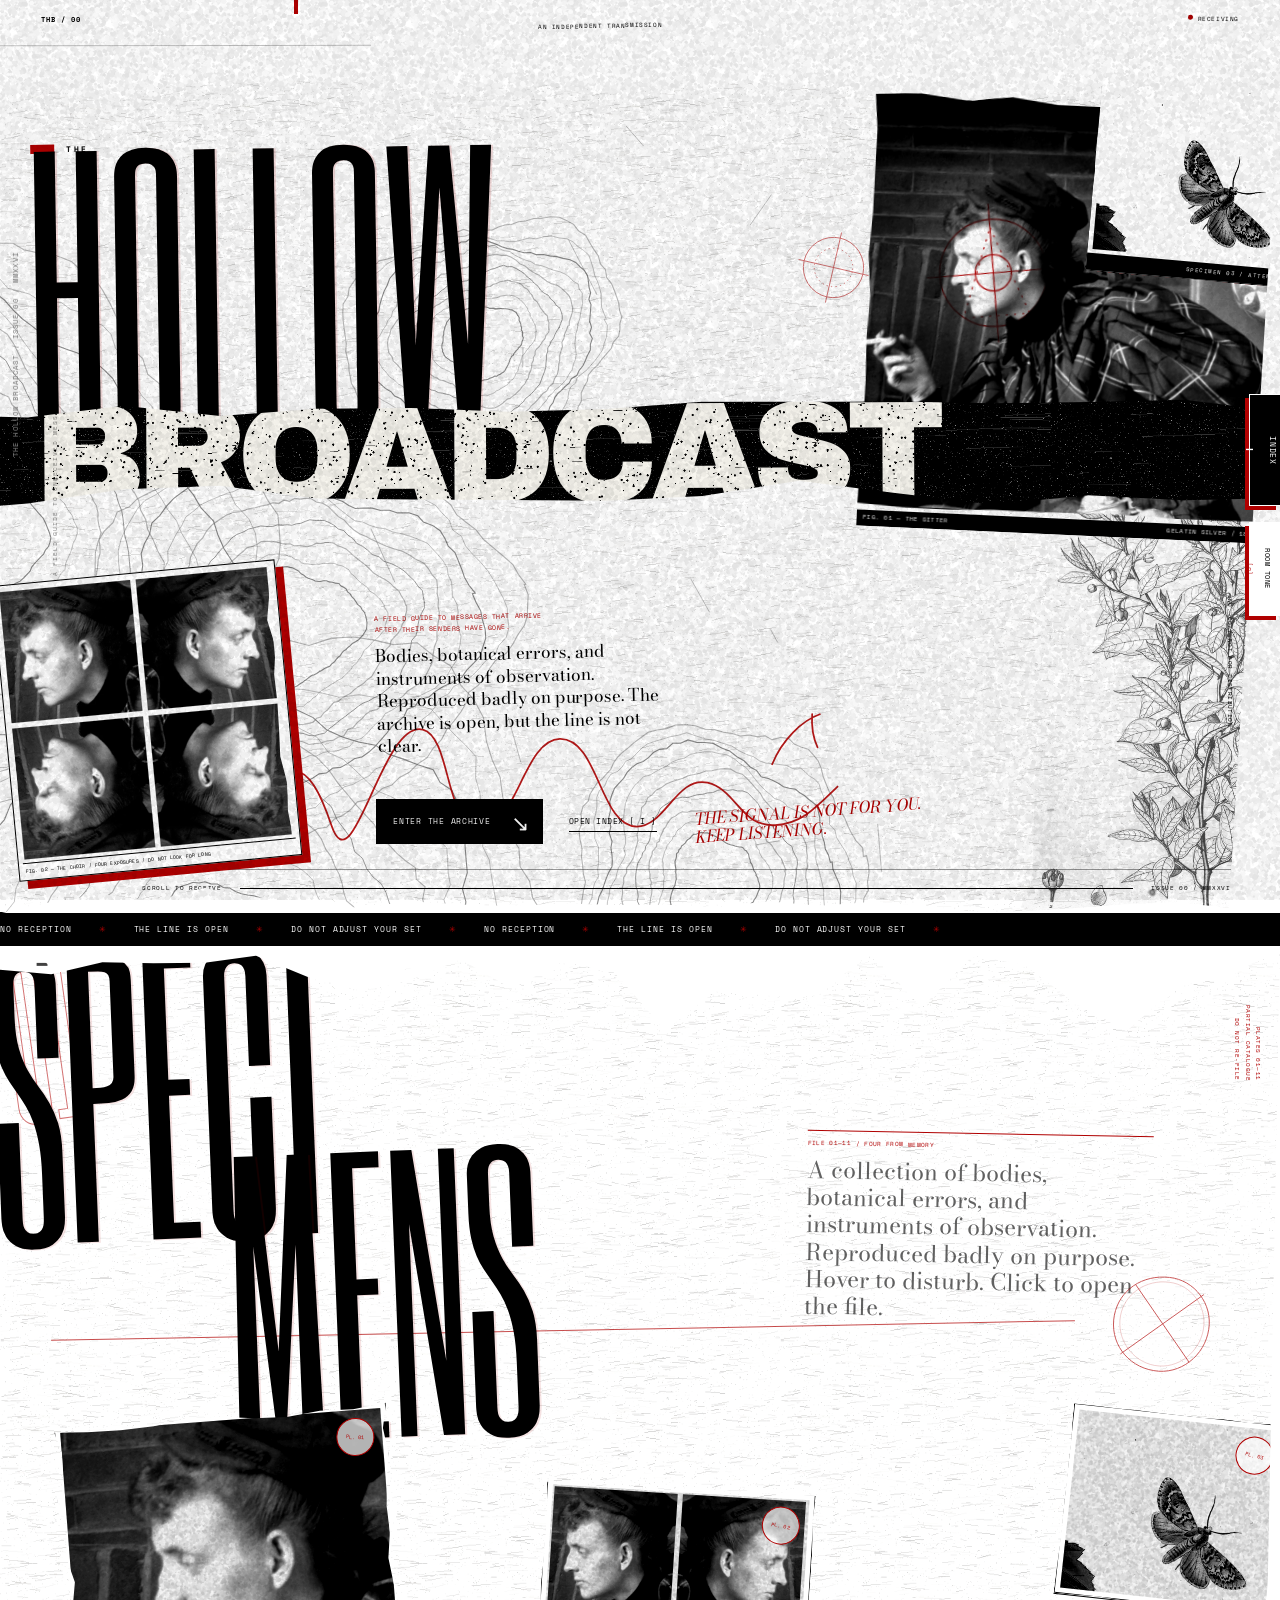
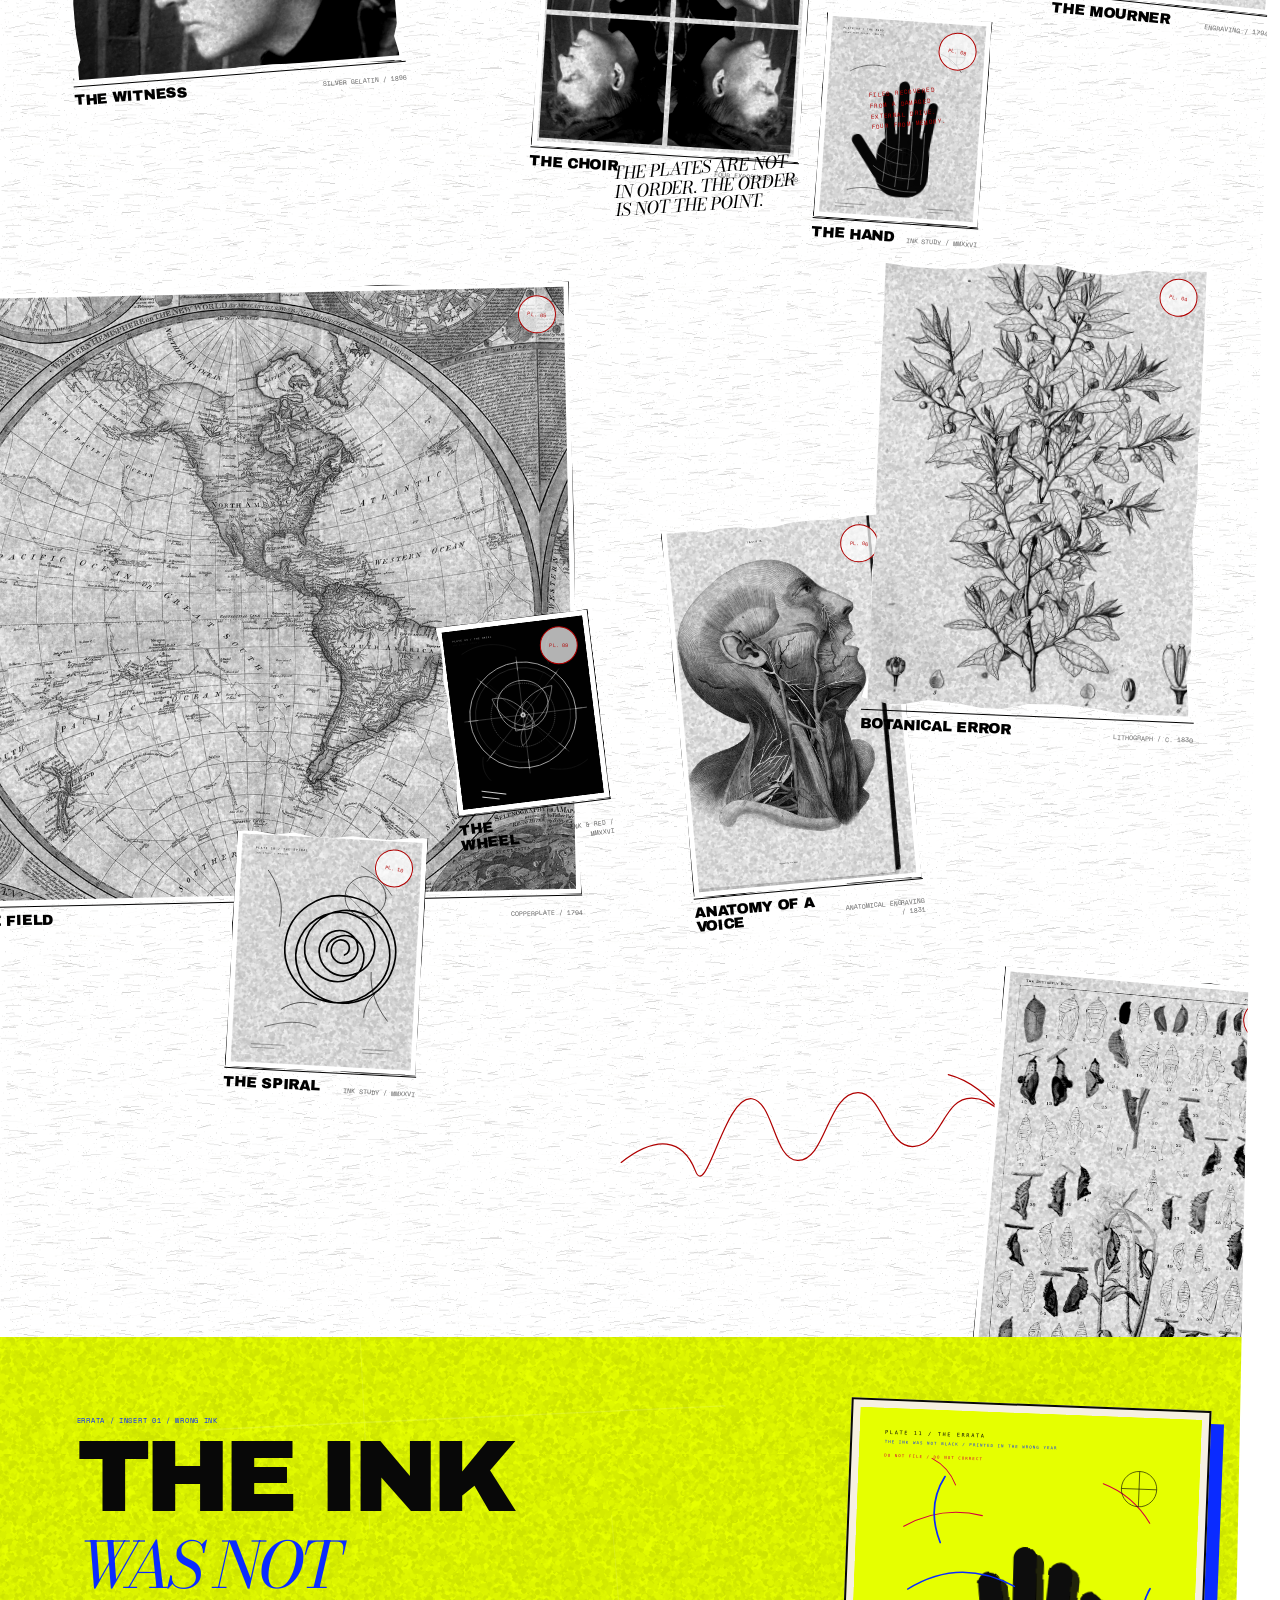
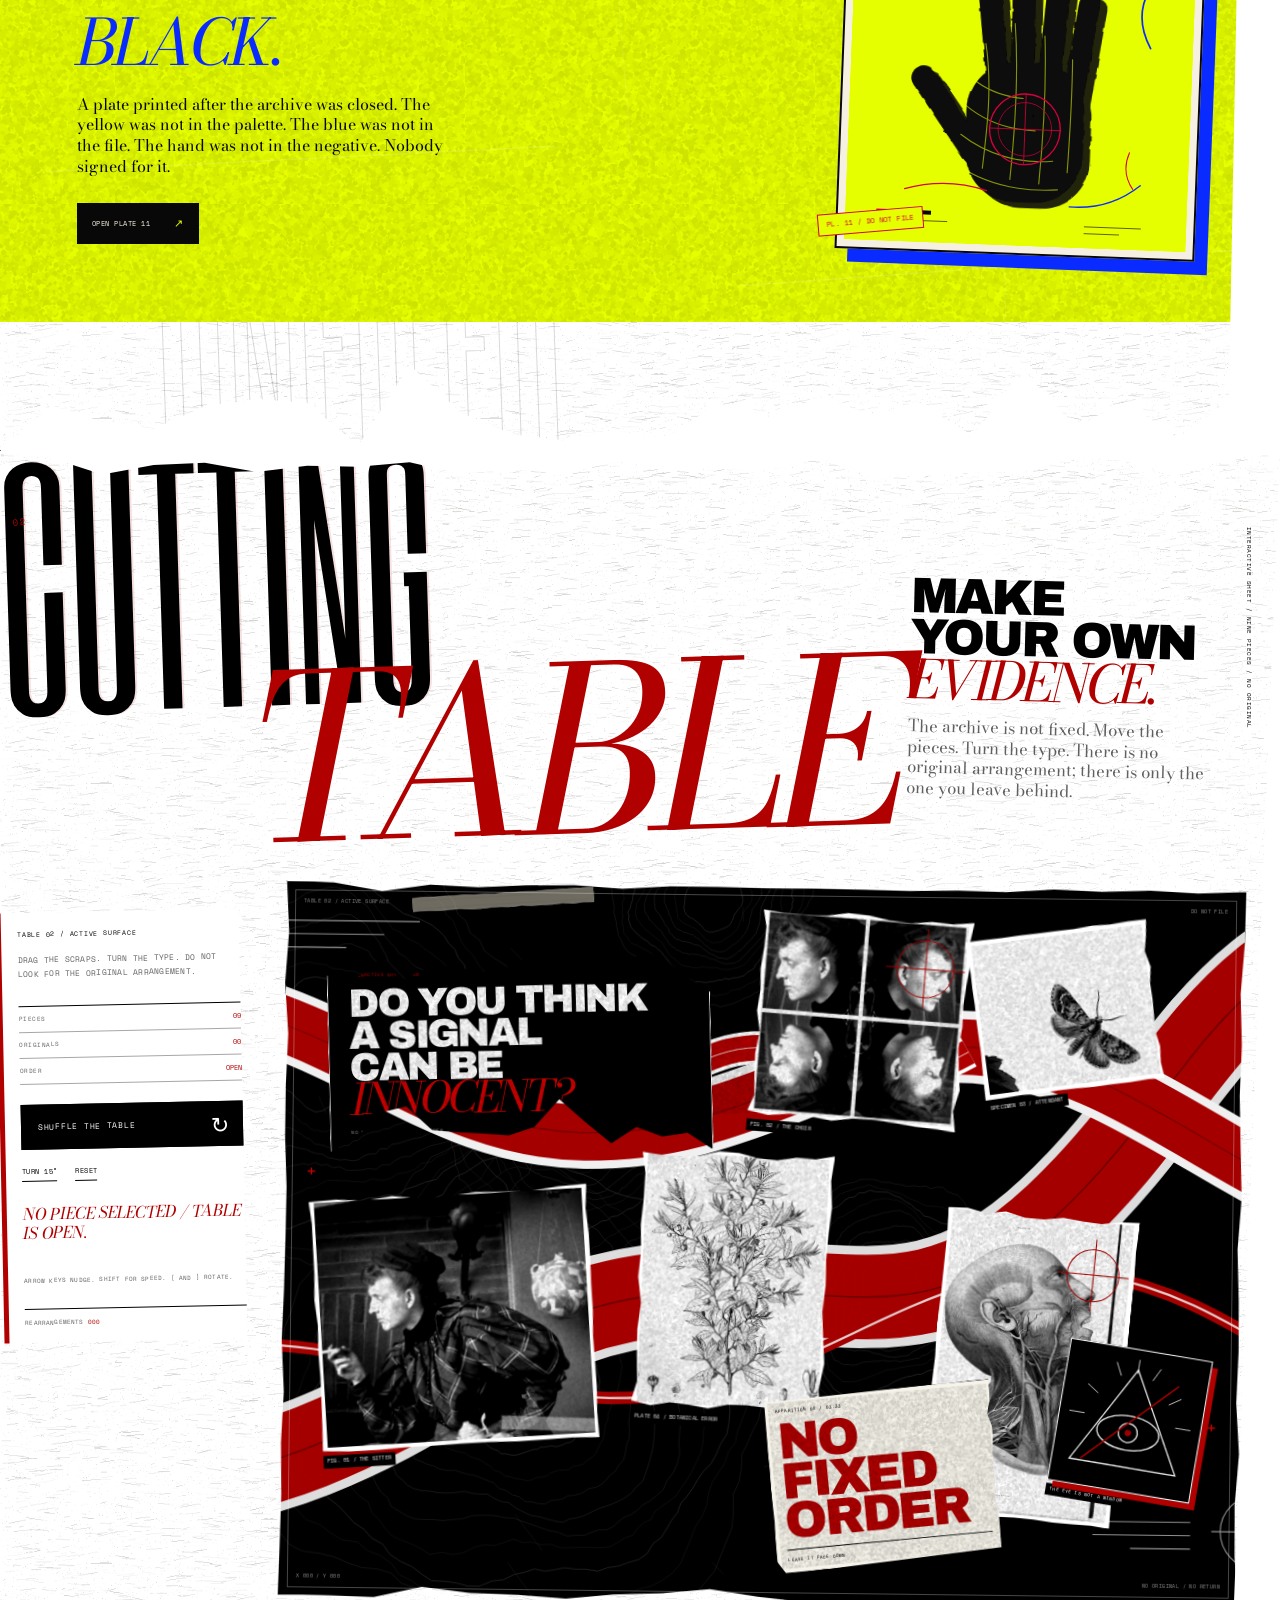
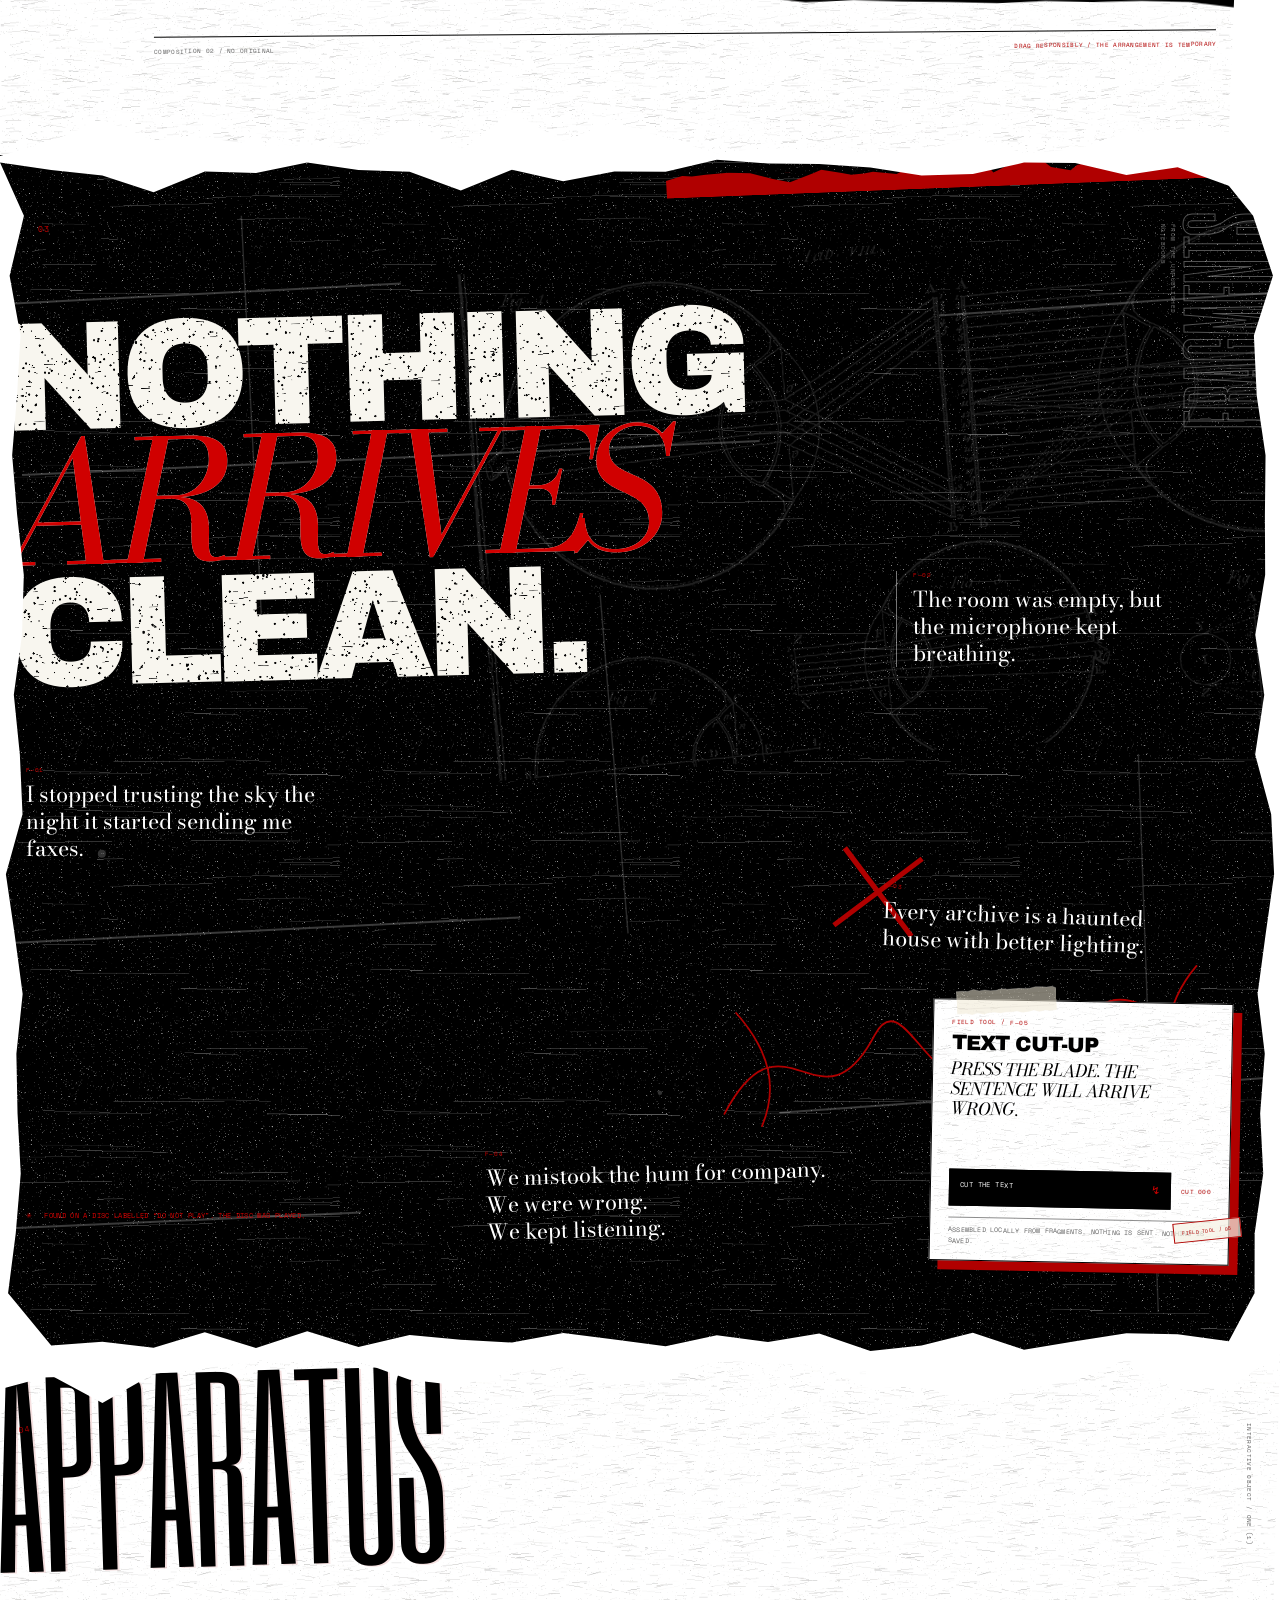
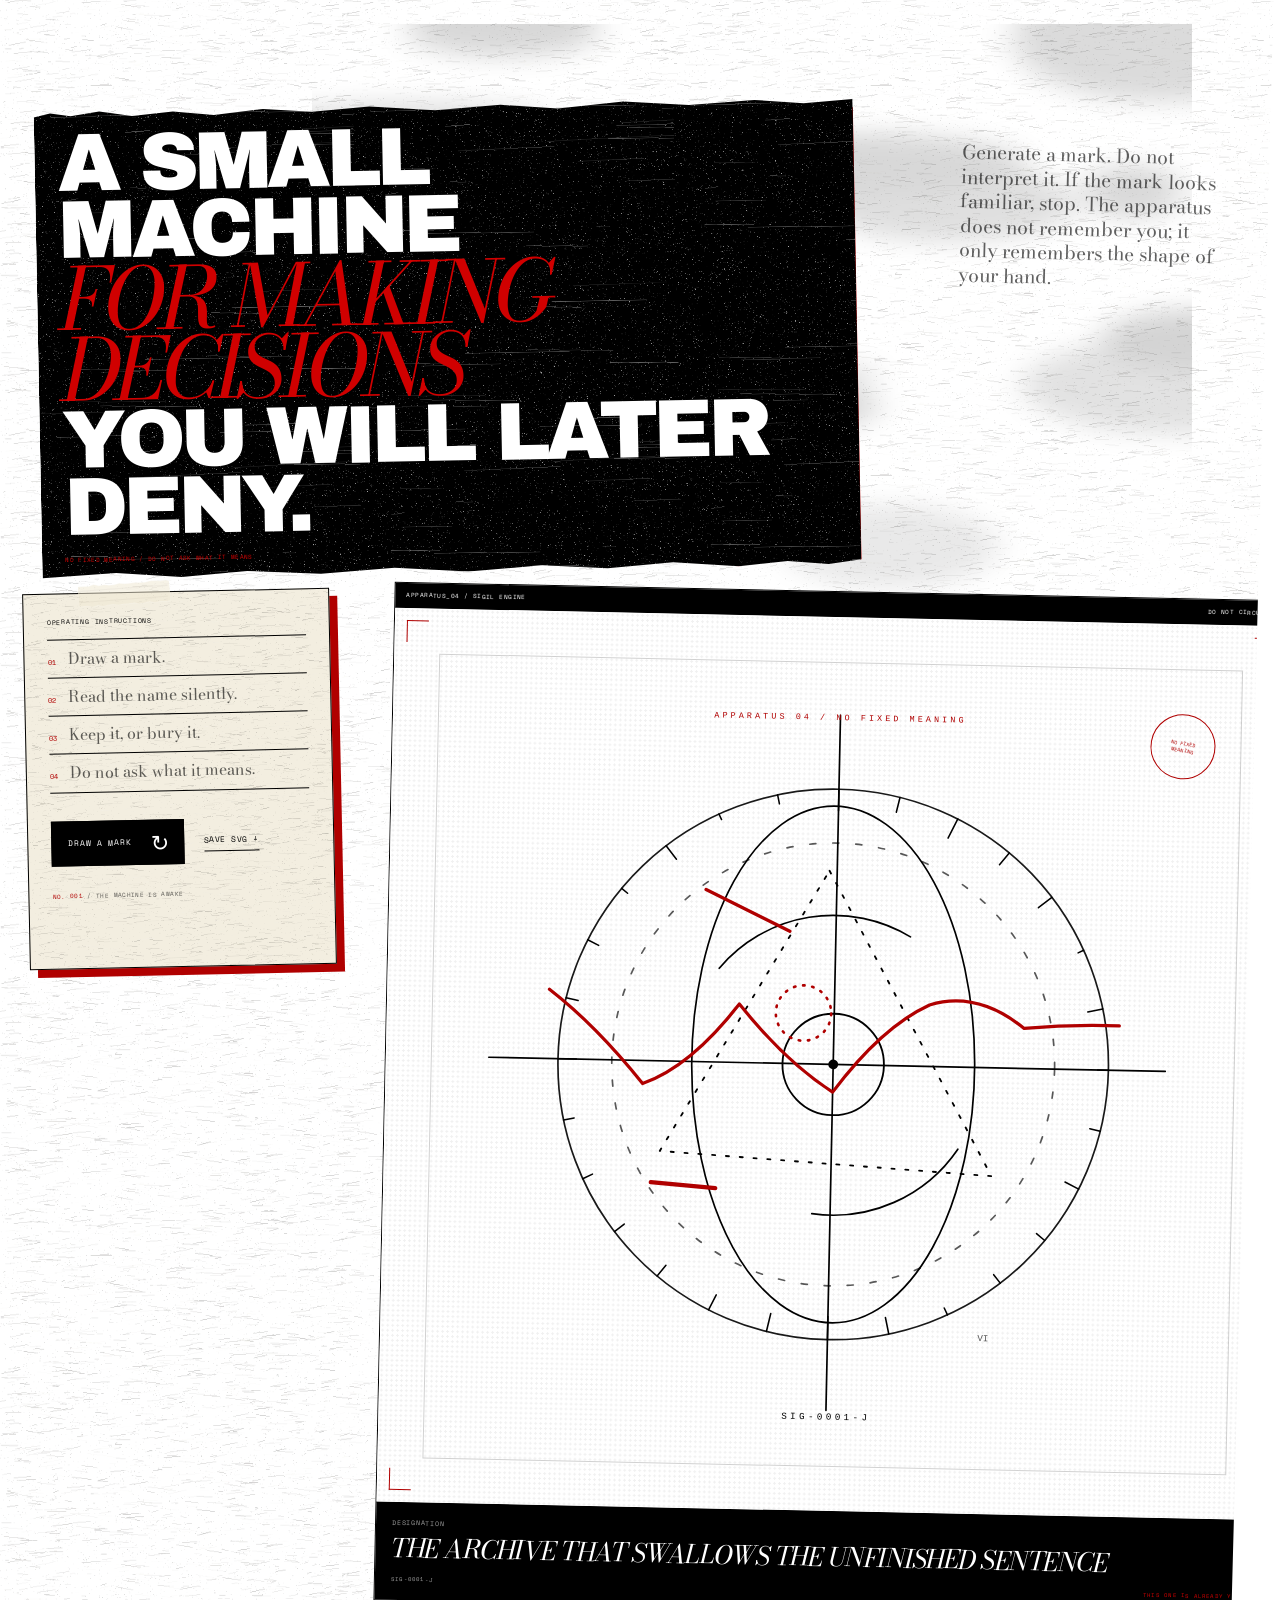
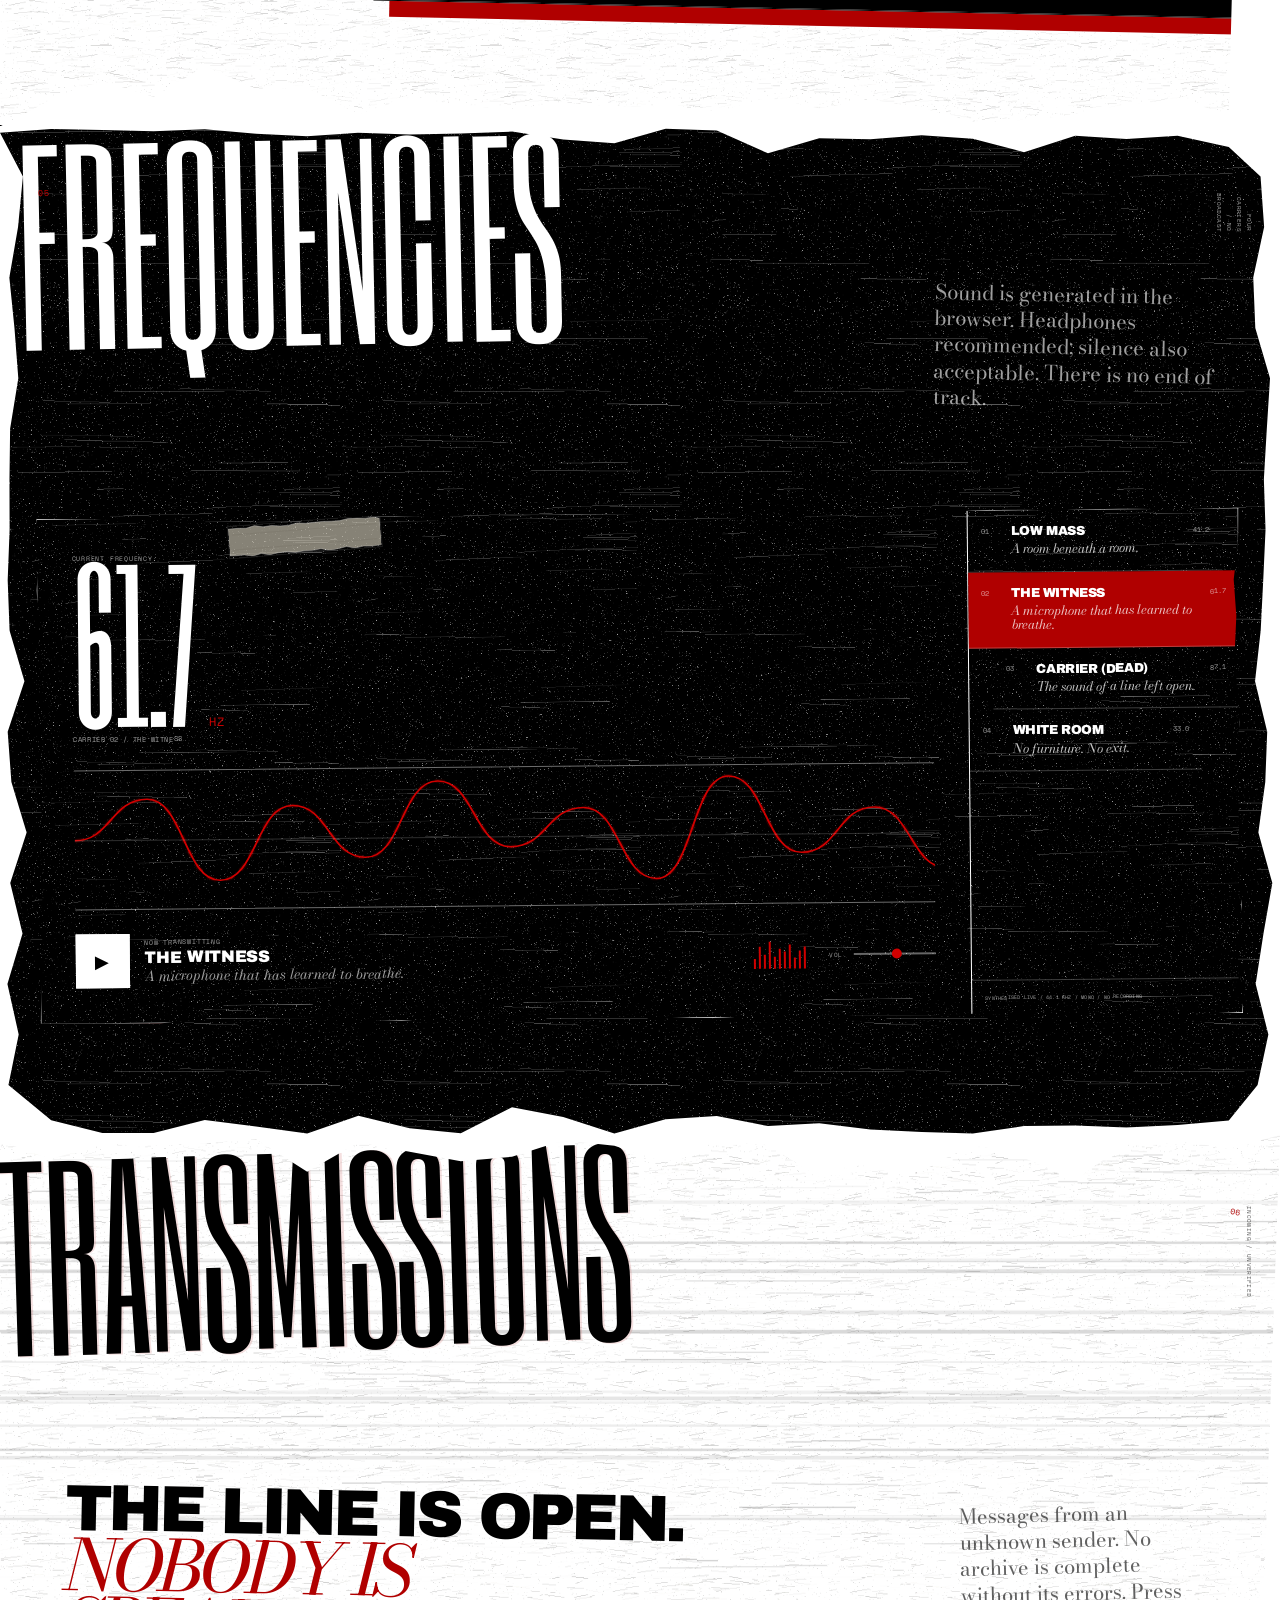
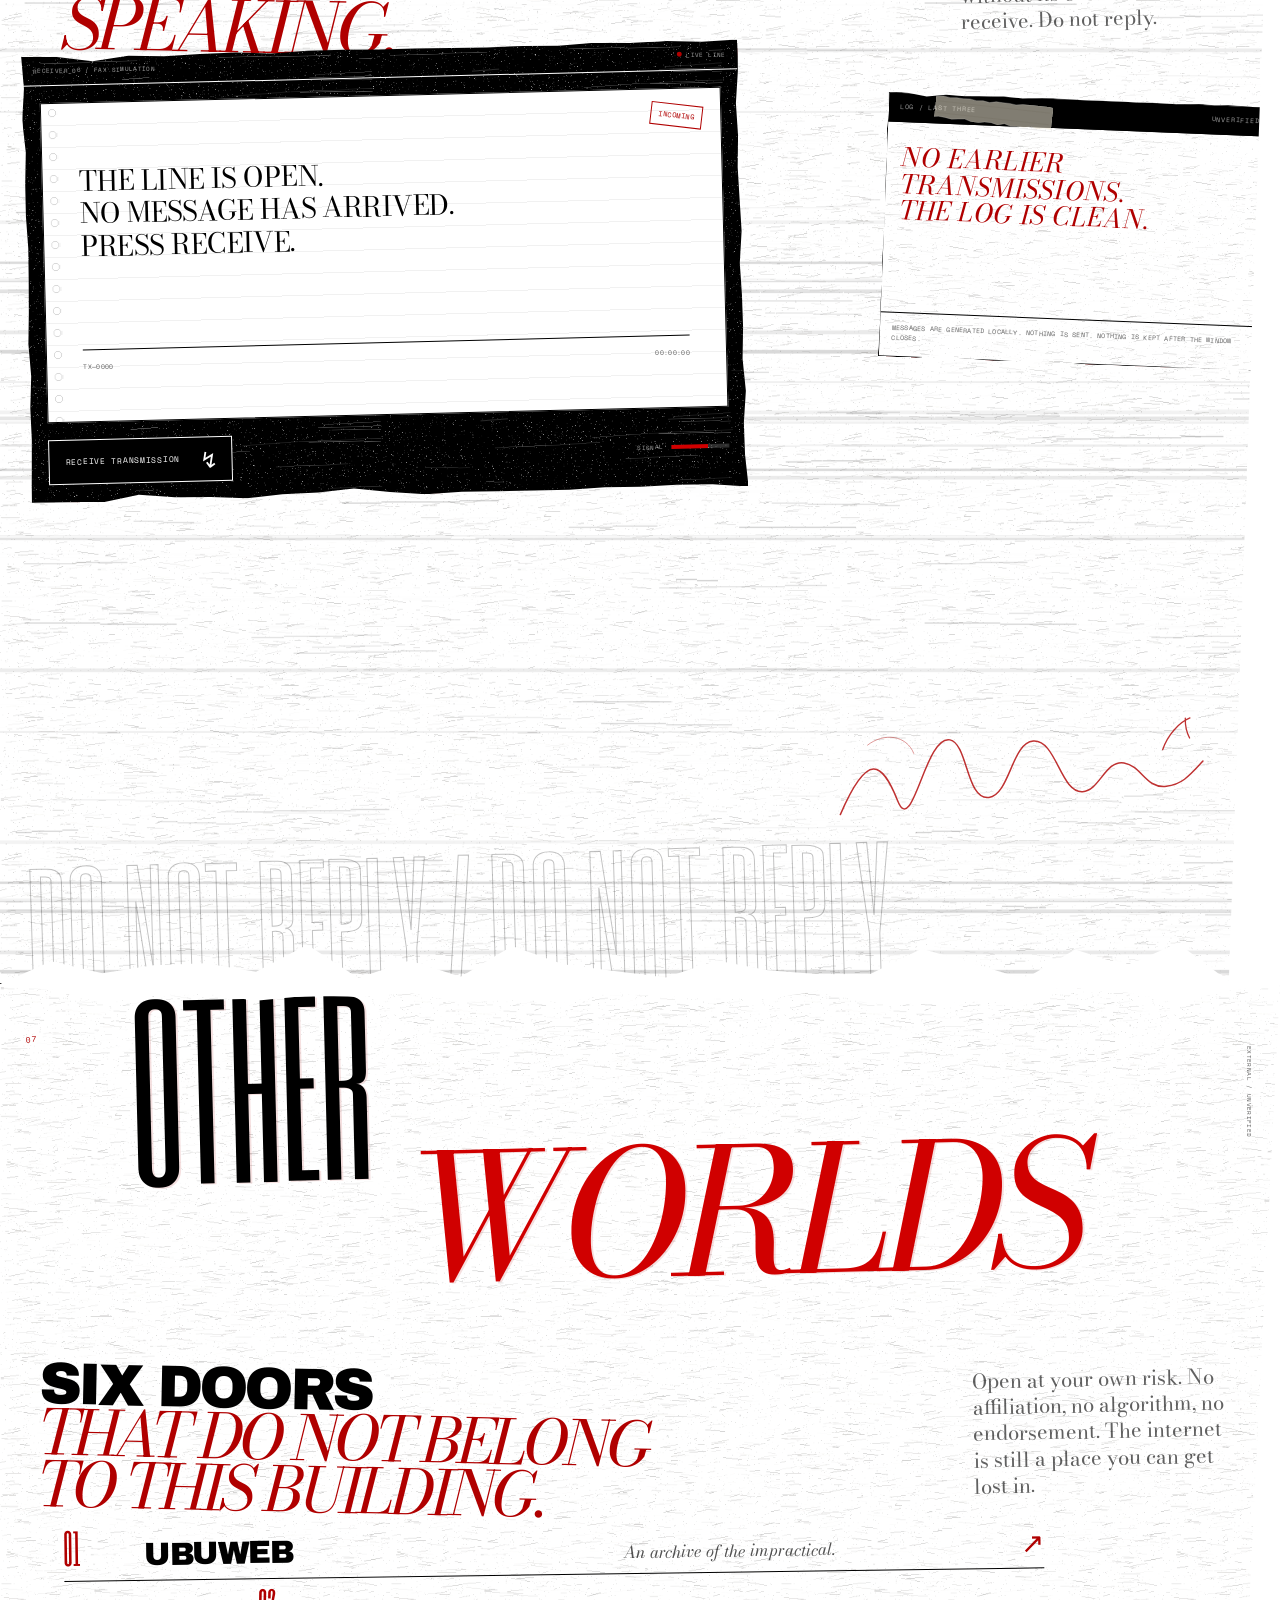
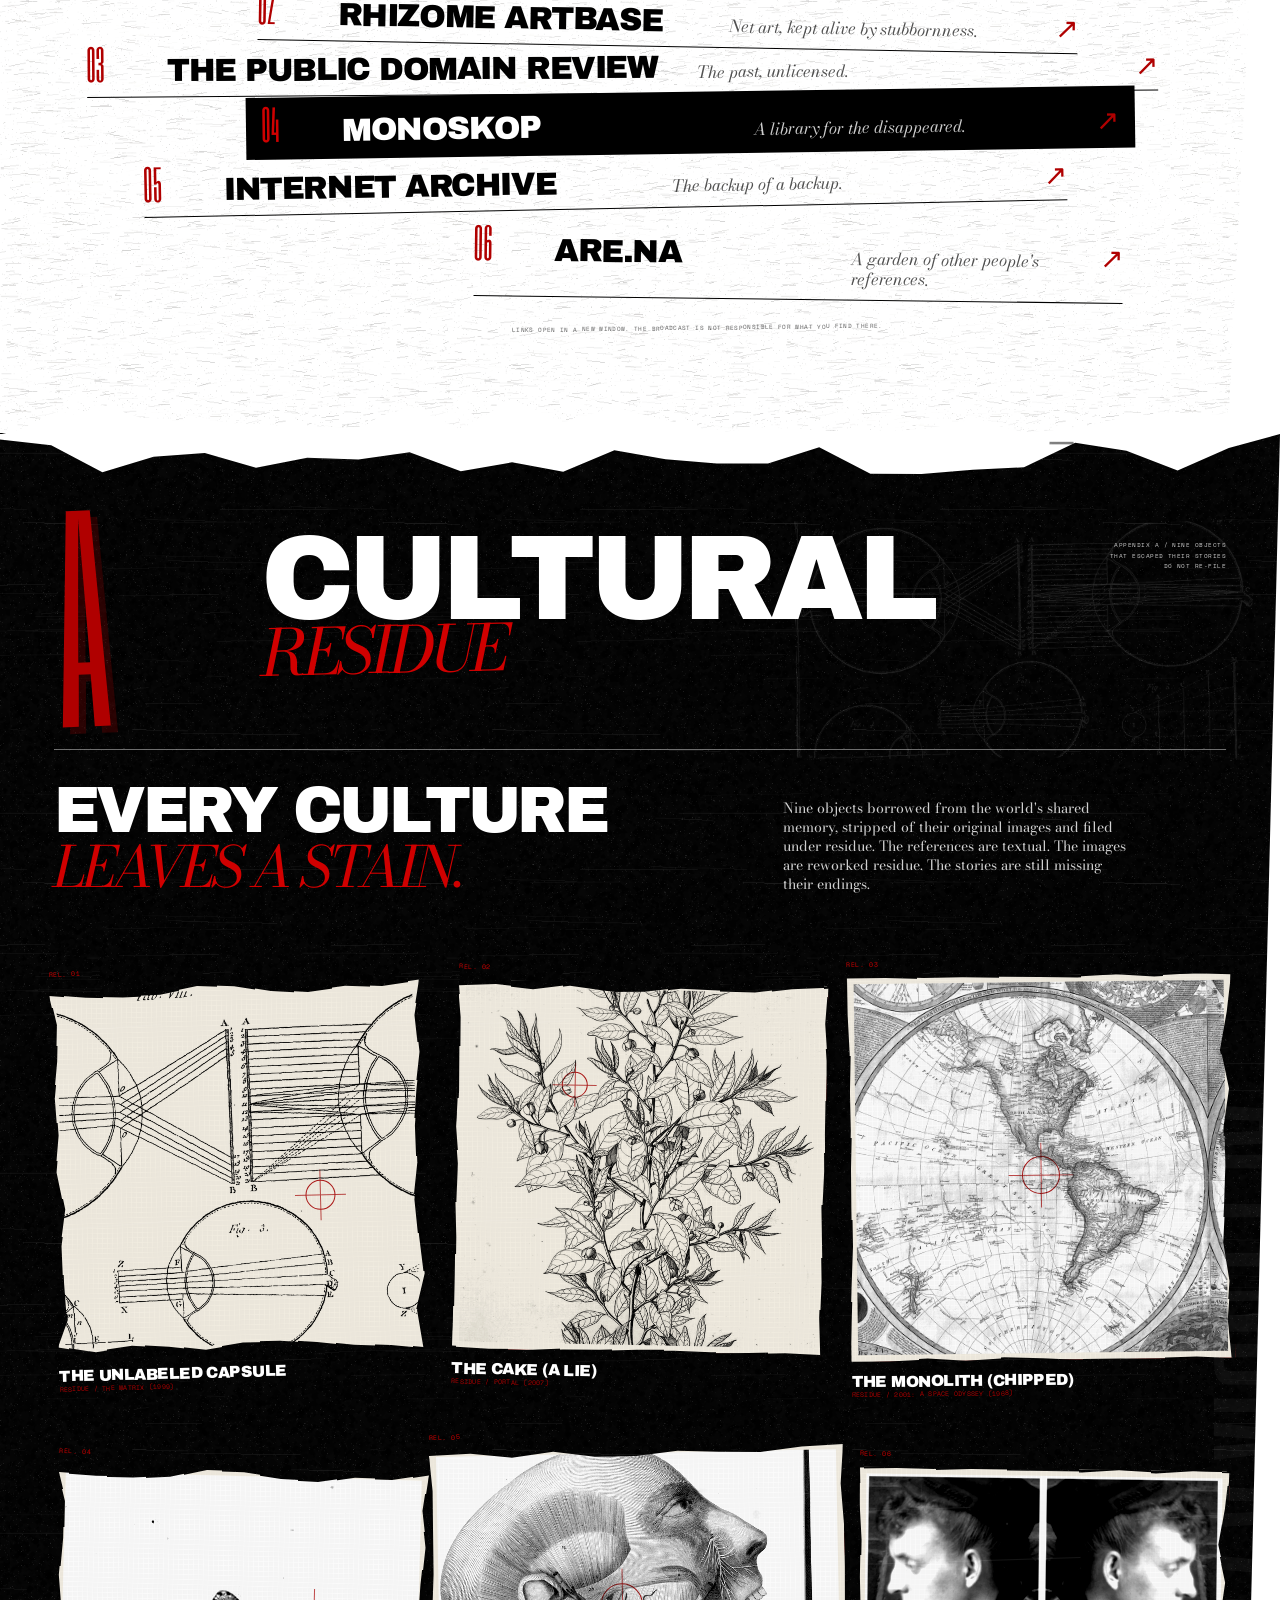
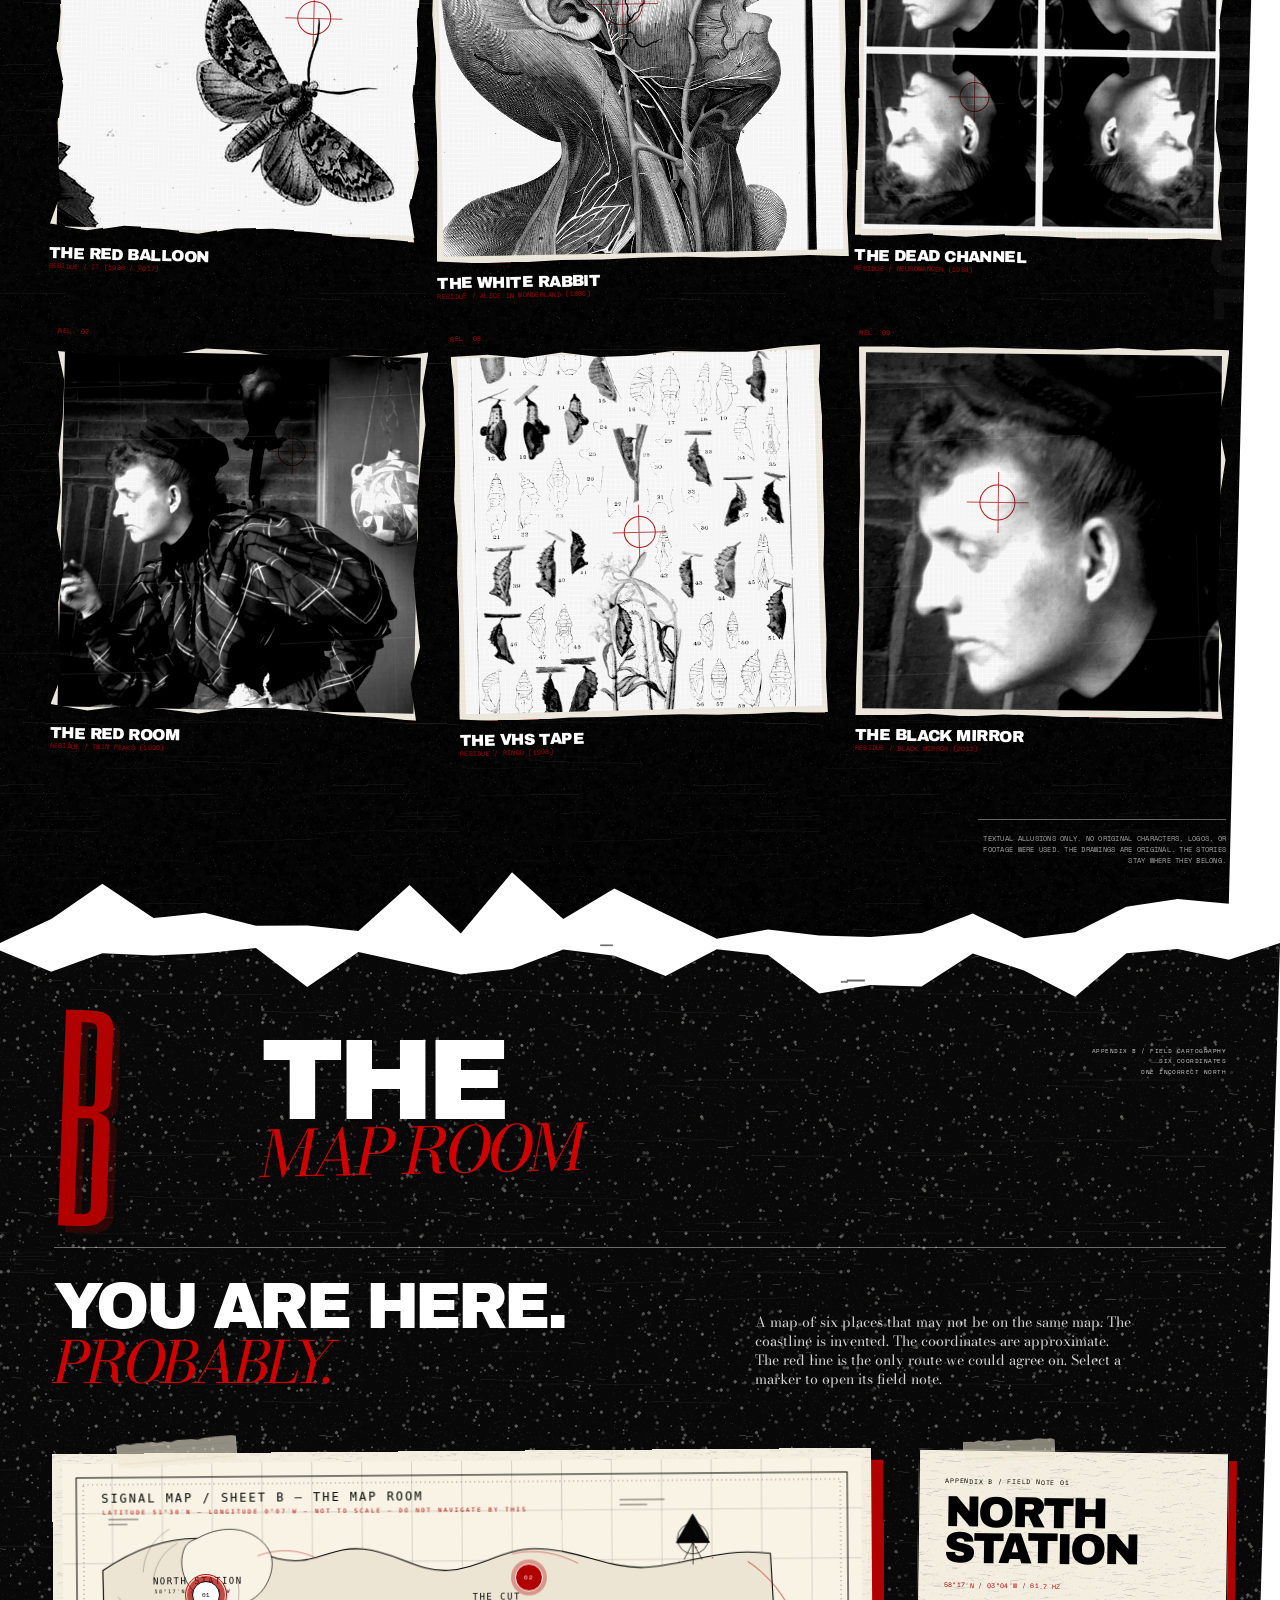
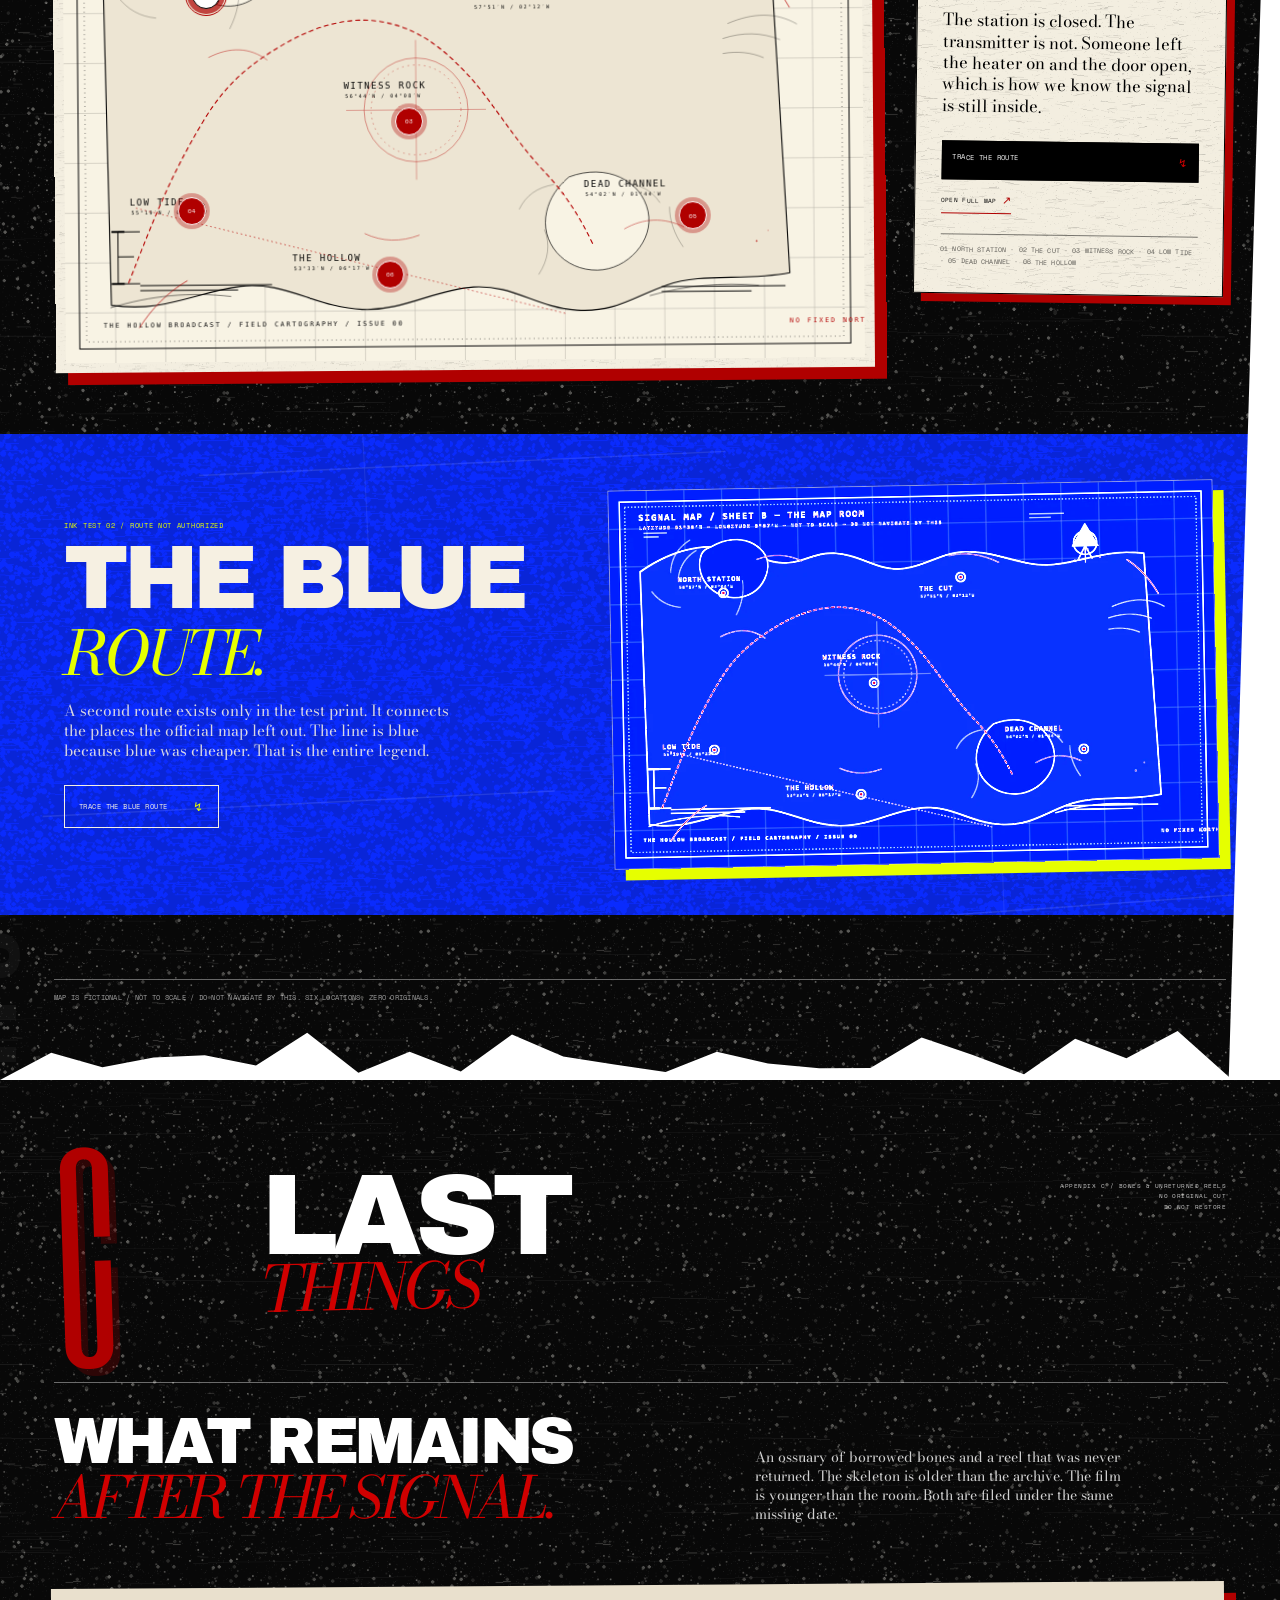
==== commit ce4810c8: "Add registration marks to residue plates" ====
--- a/the-hollow-broadcast/index.html
+++ b/the-hollow-broadcast/index.html
@@ -795,55 +795,64 @@
       <div class="relic-grid">
         <button class="relic relic--capsule reveal" type="button" data-relic="capsule" aria-haspopup="dialog">
           <span class="relic__no">REL. 01</span>
-          <span class="relic__figure"><img src="assets/img/eye-diagram.webp" alt="" width="400" height="400" loading="lazy" style="object-position:50% 30%"></span>
+          <span class="relic__figure">
+            <span class="relic__registration" aria-hidden="true" style="--mx:72%;--my:58%;--mr:30px"></span><img src="assets/img/eye-diagram.webp" alt="" width="400" height="400" loading="lazy" style="object-position:50% 30%"></span>
           <span class="relic__caption"><span class="relic__title">THE UNLABELED CAPSULE</span><span class="relic__ref">RESIDUE / THE MATRIX (1999)</span></span>
         </button>
 
         <button class="relic relic--cake reveal" type="button" data-relic="cake" aria-haspopup="dialog">
           <span class="relic__no">REL. 02</span>
-          <span class="relic__figure"><img src="assets/img/flower.webp" alt="" width="400" height="400" loading="lazy" style="object-position:50% 18%"></span>
+          <span class="relic__figure">
+            <span class="relic__registration" aria-hidden="true" style="--mx:32%;--my:28%;--mr:26px"></span><img src="assets/img/flower.webp" alt="" width="400" height="400" loading="lazy" style="object-position:50% 18%"></span>
           <span class="relic__caption"><span class="relic__title">THE CAKE (A LIE)</span><span class="relic__ref">RESIDUE / PORTAL (2007)</span></span>
         </button>
 
         <button class="relic relic--monolith reveal" type="button" data-relic="monolith" aria-haspopup="dialog">
           <span class="relic__no">REL. 03</span>
-          <span class="relic__figure"><img src="assets/img/map.webp" alt="" width="400" height="400" loading="lazy" style="object-position:45% 42%"></span>
+          <span class="relic__figure">
+            <span class="relic__registration" aria-hidden="true" style="--mx:50%;--my:52%;--mr:38px"></span><img src="assets/img/map.webp" alt="" width="400" height="400" loading="lazy" style="object-position:45% 42%"></span>
           <span class="relic__caption"><span class="relic__title">THE MONOLITH (CHIPPED)</span><span class="relic__ref">RESIDUE / 2001: A SPACE ODYSSEY (1968)</span></span>
         </button>
 
         <button class="relic relic--balloon reveal" type="button" data-relic="balloon" aria-haspopup="dialog">
           <span class="relic__no">REL. 04</span>
-          <span class="relic__figure"><img src="assets/img/moth.jpg" alt="" width="400" height="400" loading="lazy" style="object-position:55% 35%"></span>
+          <span class="relic__figure">
+            <span class="relic__registration" aria-hidden="true" style="--mx:70%;--my:40%;--mr:34px"></span><img src="assets/img/moth.jpg" alt="" width="400" height="400" loading="lazy" style="object-position:55% 35%"></span>
           <span class="relic__caption"><span class="relic__title">THE RED BALLOON</span><span class="relic__ref">RESIDUE / IT (1986 / 2017)</span></span>
         </button>
 
         <button class="relic relic--rabbit reveal" type="button" data-relic="rabbit" aria-haspopup="dialog">
           <span class="relic__no">REL. 05</span>
-          <span class="relic__figure"><img src="assets/img/head.webp" alt="" width="400" height="400" loading="lazy" style="object-position:52% 28%"></span>
+          <span class="relic__figure">
+            <span class="relic__registration" aria-hidden="true" style="--mx:46%;--my:38%;--mr:42px"></span><img src="assets/img/head.webp" alt="" width="400" height="400" loading="lazy" style="object-position:52% 28%"></span>
           <span class="relic__caption"><span class="relic__title">THE WHITE RABBIT</span><span class="relic__ref">RESIDUE / ALICE IN WONDERLAND (1865)</span></span>
         </button>
 
         <button class="relic relic--channel reveal" type="button" data-relic="channel" aria-haspopup="dialog">
           <span class="relic__no">REL. 06</span>
-          <span class="relic__figure"><img src="assets/img/eye-grid.webp" alt="" width="400" height="400" loading="lazy" style="object-position:50% 42%"></span>
+          <span class="relic__figure">
+            <span class="relic__registration" aria-hidden="true" style="--mx:32%;--my:62%;--mr:30px"></span><img src="assets/img/eye-grid.webp" alt="" width="400" height="400" loading="lazy" style="object-position:50% 42%"></span>
           <span class="relic__caption"><span class="relic__title">THE DEAD CHANNEL</span><span class="relic__ref">RESIDUE / NEUROMANCER (1984)</span></span>
         </button>
 
         <button class="relic relic--redroom reveal" type="button" data-relic="redroom" aria-haspopup="dialog">
           <span class="relic__no">REL. 07</span>
-          <span class="relic__figure"><img src="assets/img/portrait.webp" alt="" width="400" height="400" loading="lazy" style="object-position:58% 35%"></span>
+          <span class="relic__figure">
+            <span class="relic__registration" aria-hidden="true" style="--mx:64%;--my:28%;--mr:28px"></span><img src="assets/img/portrait.webp" alt="" width="400" height="400" loading="lazy" style="object-position:58% 35%"></span>
           <span class="relic__caption"><span class="relic__title">THE RED ROOM</span><span class="relic__ref">RESIDUE / TWIN PEAKS (1990)</span></span>
         </button>
 
         <button class="relic relic--vhs reveal" type="button" data-relic="vhs" aria-haspopup="dialog">
           <span class="relic__no">REL. 08</span>
-          <span class="relic__figure"><img src="assets/img/butterfly.webp" alt="" width="400" height="400" loading="lazy" style="object-position:50% 45%"></span>
+          <span class="relic__figure">
+            <span class="relic__registration" aria-hidden="true" style="--mx:50%;--my:50%;--mr:32px"></span><img src="assets/img/butterfly.webp" alt="" width="400" height="400" loading="lazy" style="object-position:50% 45%"></span>
           <span class="relic__caption"><span class="relic__title">THE VHS TAPE</span><span class="relic__ref">RESIDUE / RINGU (1998)</span></span>
         </button>
 
         <button class="relic relic--mirror reveal" type="button" data-relic="mirror" aria-haspopup="dialog">
           <span class="relic__no">REL. 09</span>
-          <span class="relic__figure"><img src="assets/img/eye.webp" alt="" width="400" height="400" loading="lazy" style="object-position:62% 35%"></span>
+          <span class="relic__figure">
+            <span class="relic__registration" aria-hidden="true" style="--mx:38%;--my:42%;--mr:36px"></span><img src="assets/img/eye.webp" alt="" width="400" height="400" loading="lazy" style="object-position:62% 35%"></span>
           <span class="relic__caption"><span class="relic__title">THE BLACK MIRROR</span><span class="relic__ref">RESIDUE / BLACK MIRROR (2011)</span></span>
         </button>
       </div>
--- a/the-hollow-broadcast/chaos.css
+++ b/the-hollow-broadcast/chaos.css
@@ -6101,3 +6101,39 @@
     font-size: 6px;
   }
 }
+
+/* Registration marks make each residue plate read as a filed, annotated print. */
+.relic__registration {
+  position: absolute;
+  inset: 0;
+  z-index: 4;
+  pointer-events: none;
+  mix-blend-mode: multiply;
+  opacity: 0.9;
+}
+
+.relic__registration::before {
+  content: "";
+  position: absolute;
+  left: var(--mx);
+  top: var(--my);
+  width: var(--mr);
+  height: var(--mr);
+  border: 1px solid var(--red);
+  border-radius: 50%;
+  transform: translate(-50%, -50%);
+}
+
+.relic__registration::after {
+  content: "";
+  position: absolute;
+  left: var(--mx);
+  top: var(--my);
+  width: calc(var(--mr) * 1.7);
+  height: calc(var(--mr) * 1.7);
+  transform: translate(-50%, -50%);
+  background:
+    linear-gradient(var(--red), var(--red)) center / 1px 100% no-repeat,
+    linear-gradient(var(--red), var(--red)) center / 100% 1px no-repeat;
+  opacity: 0.78;
+}
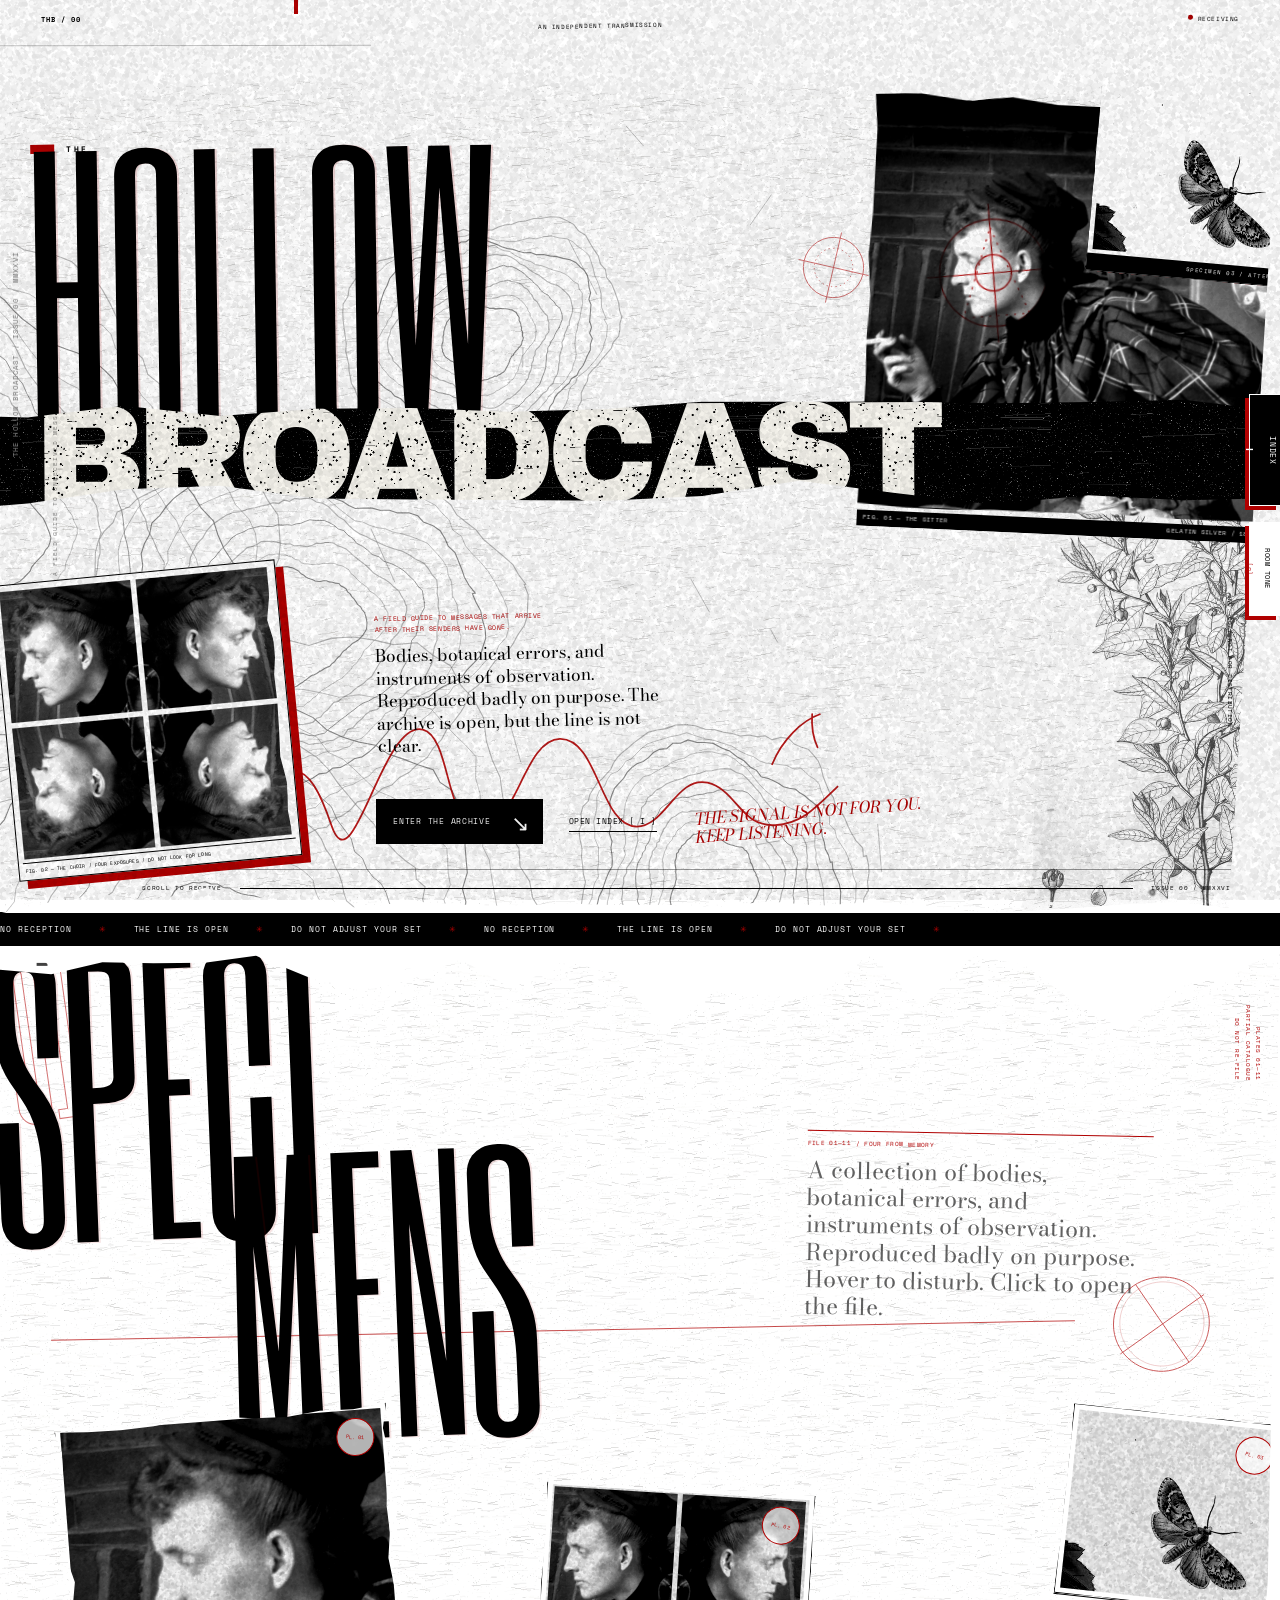
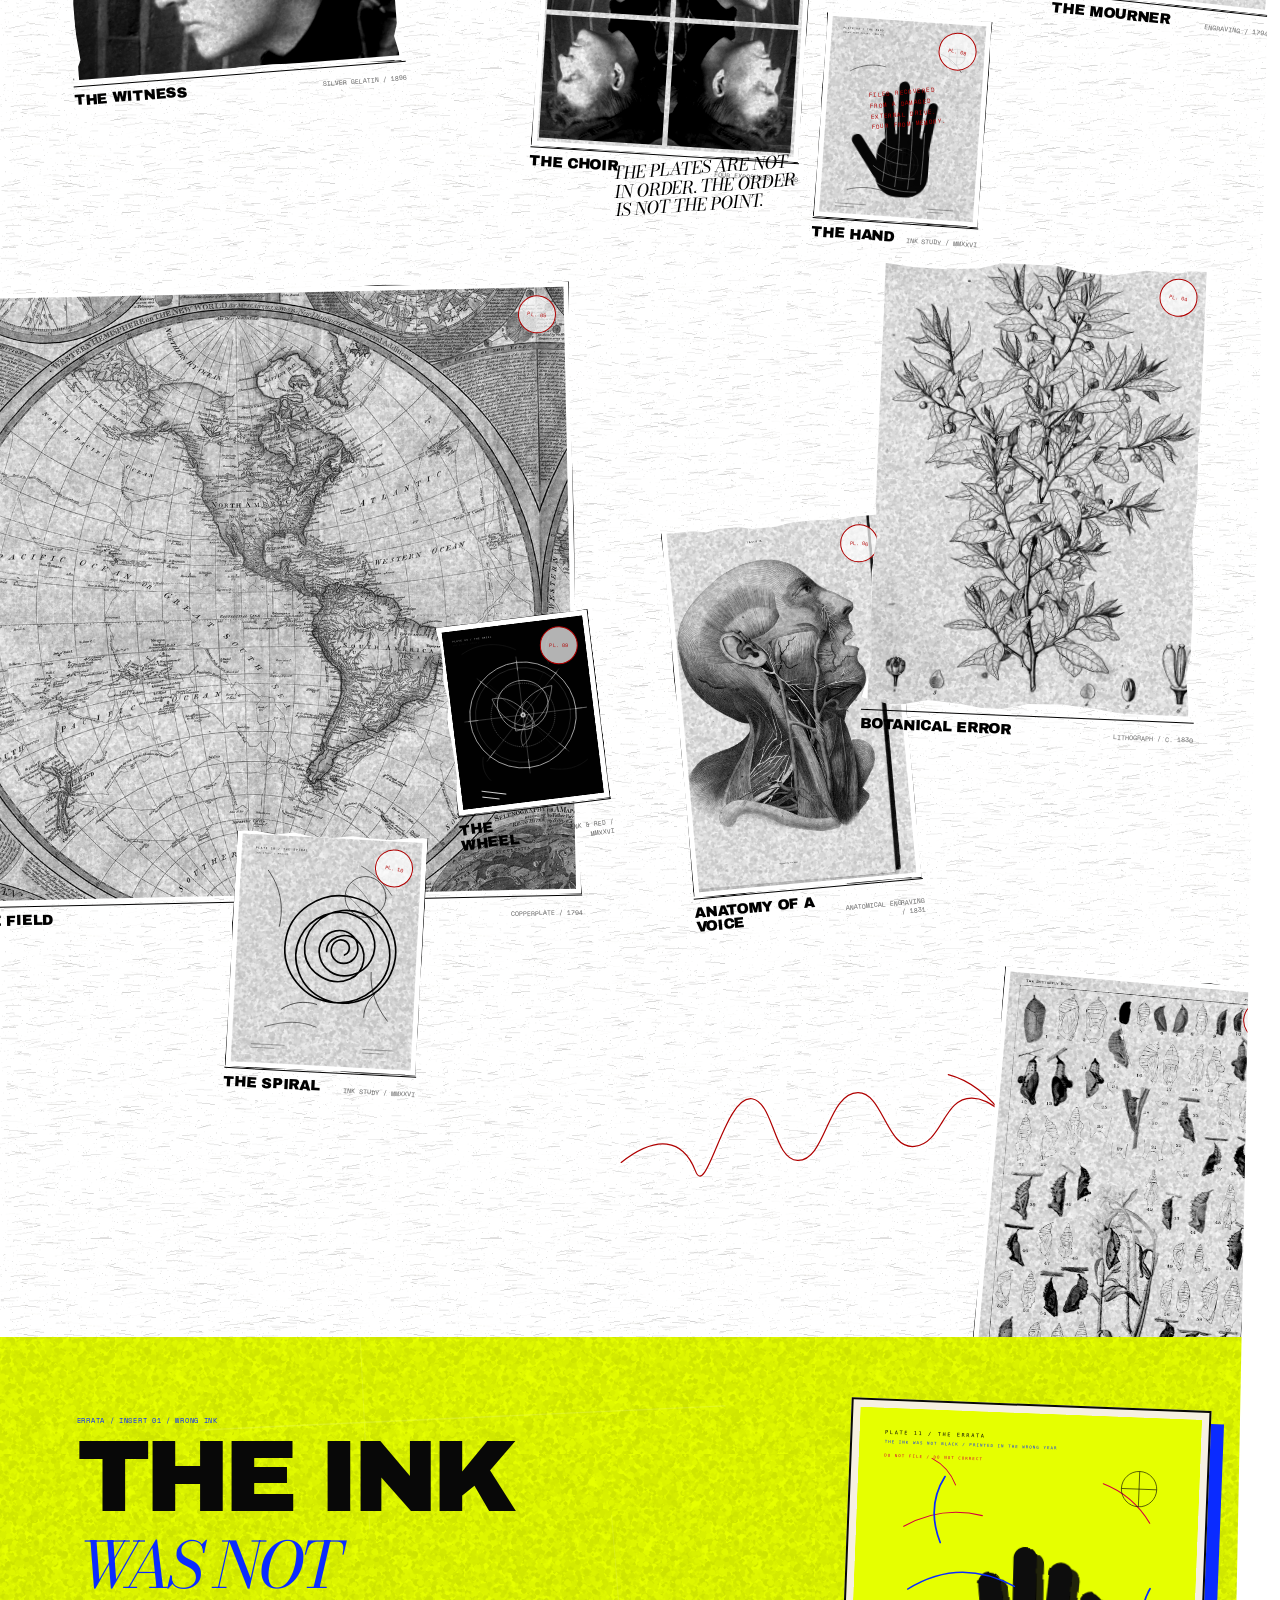
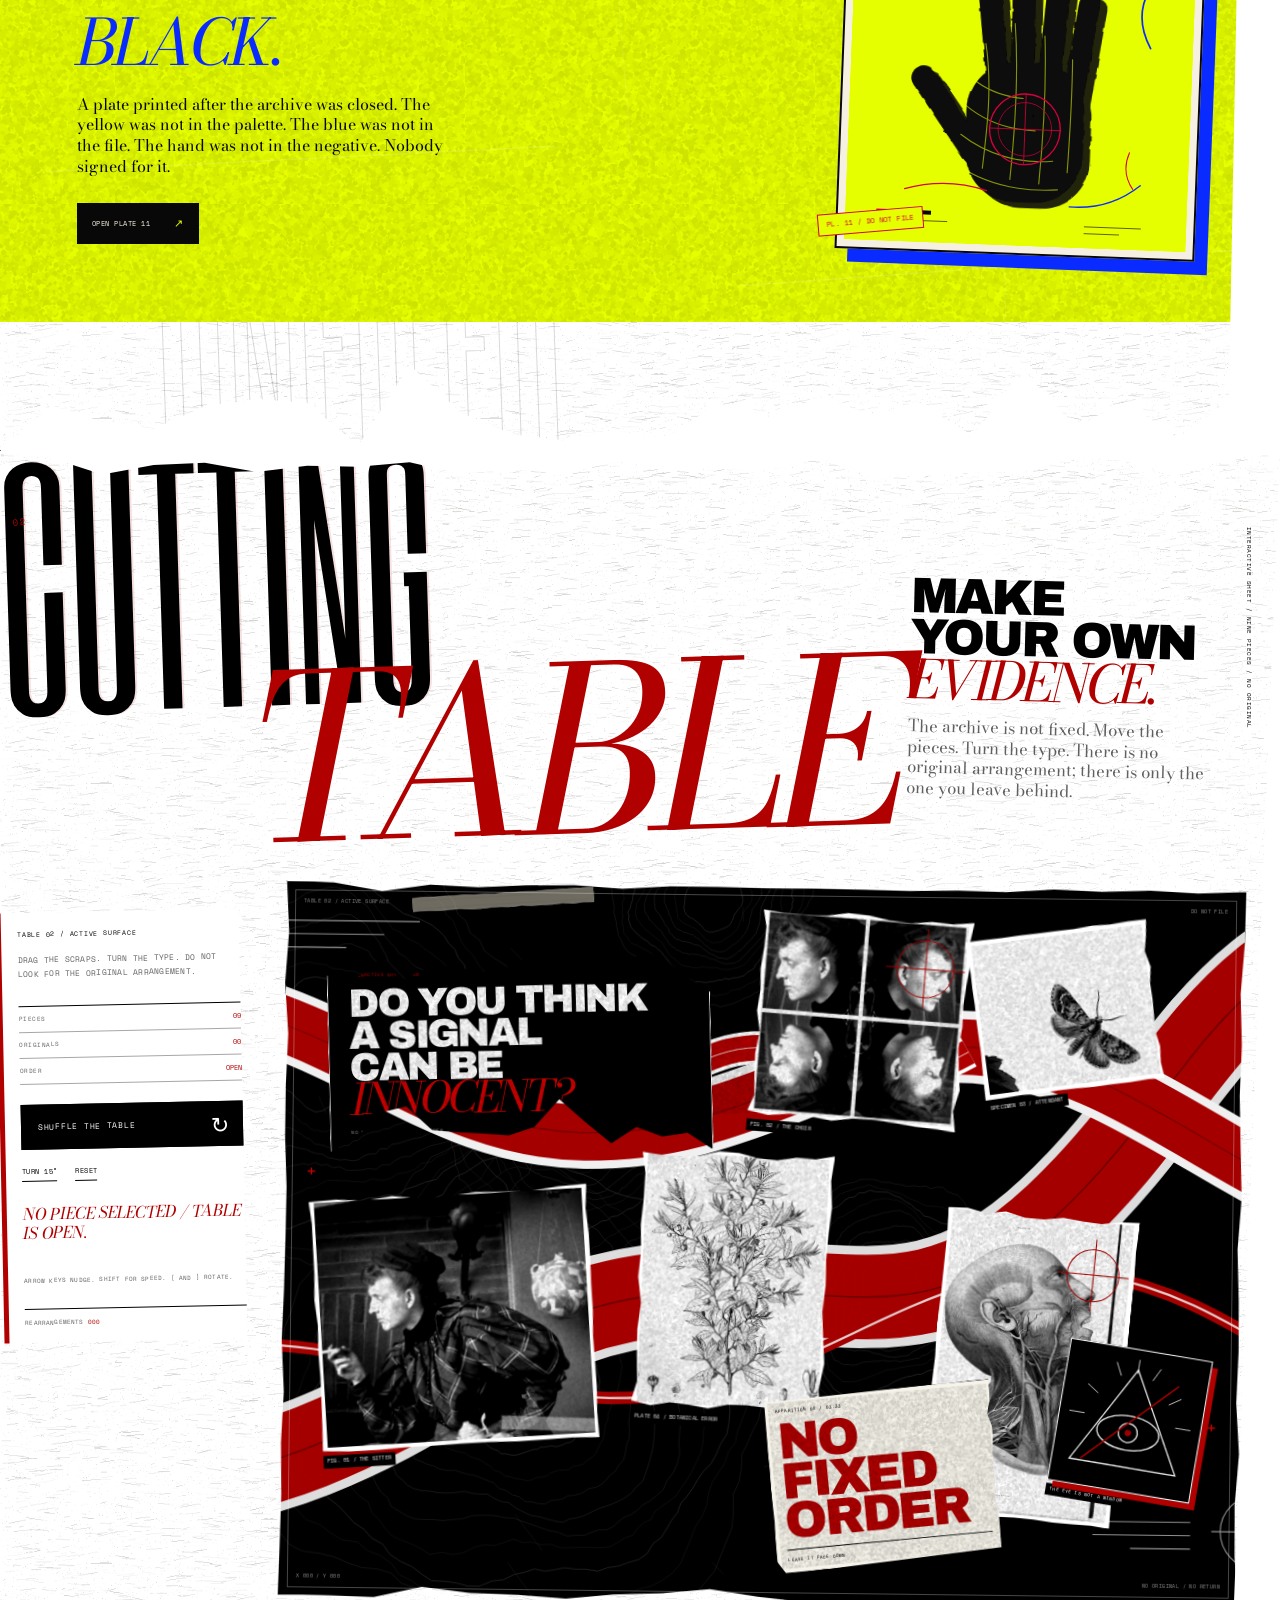
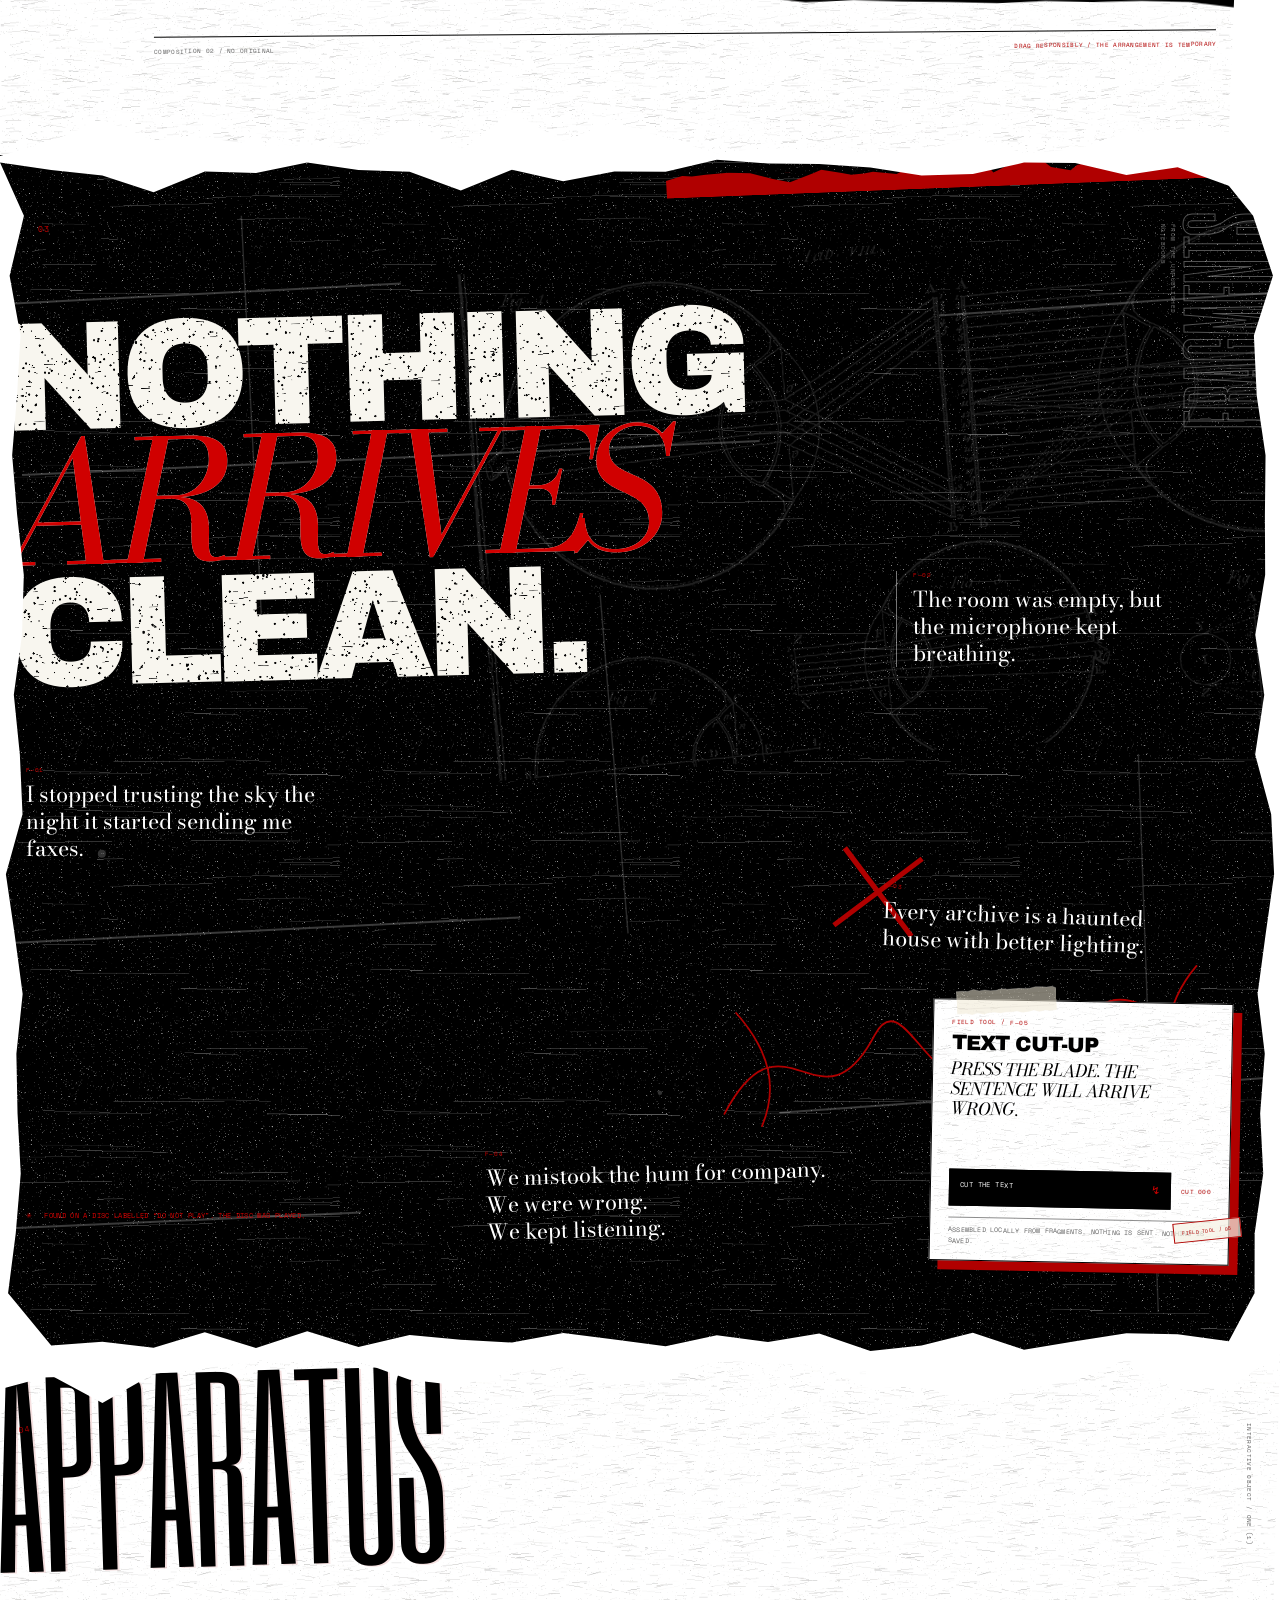
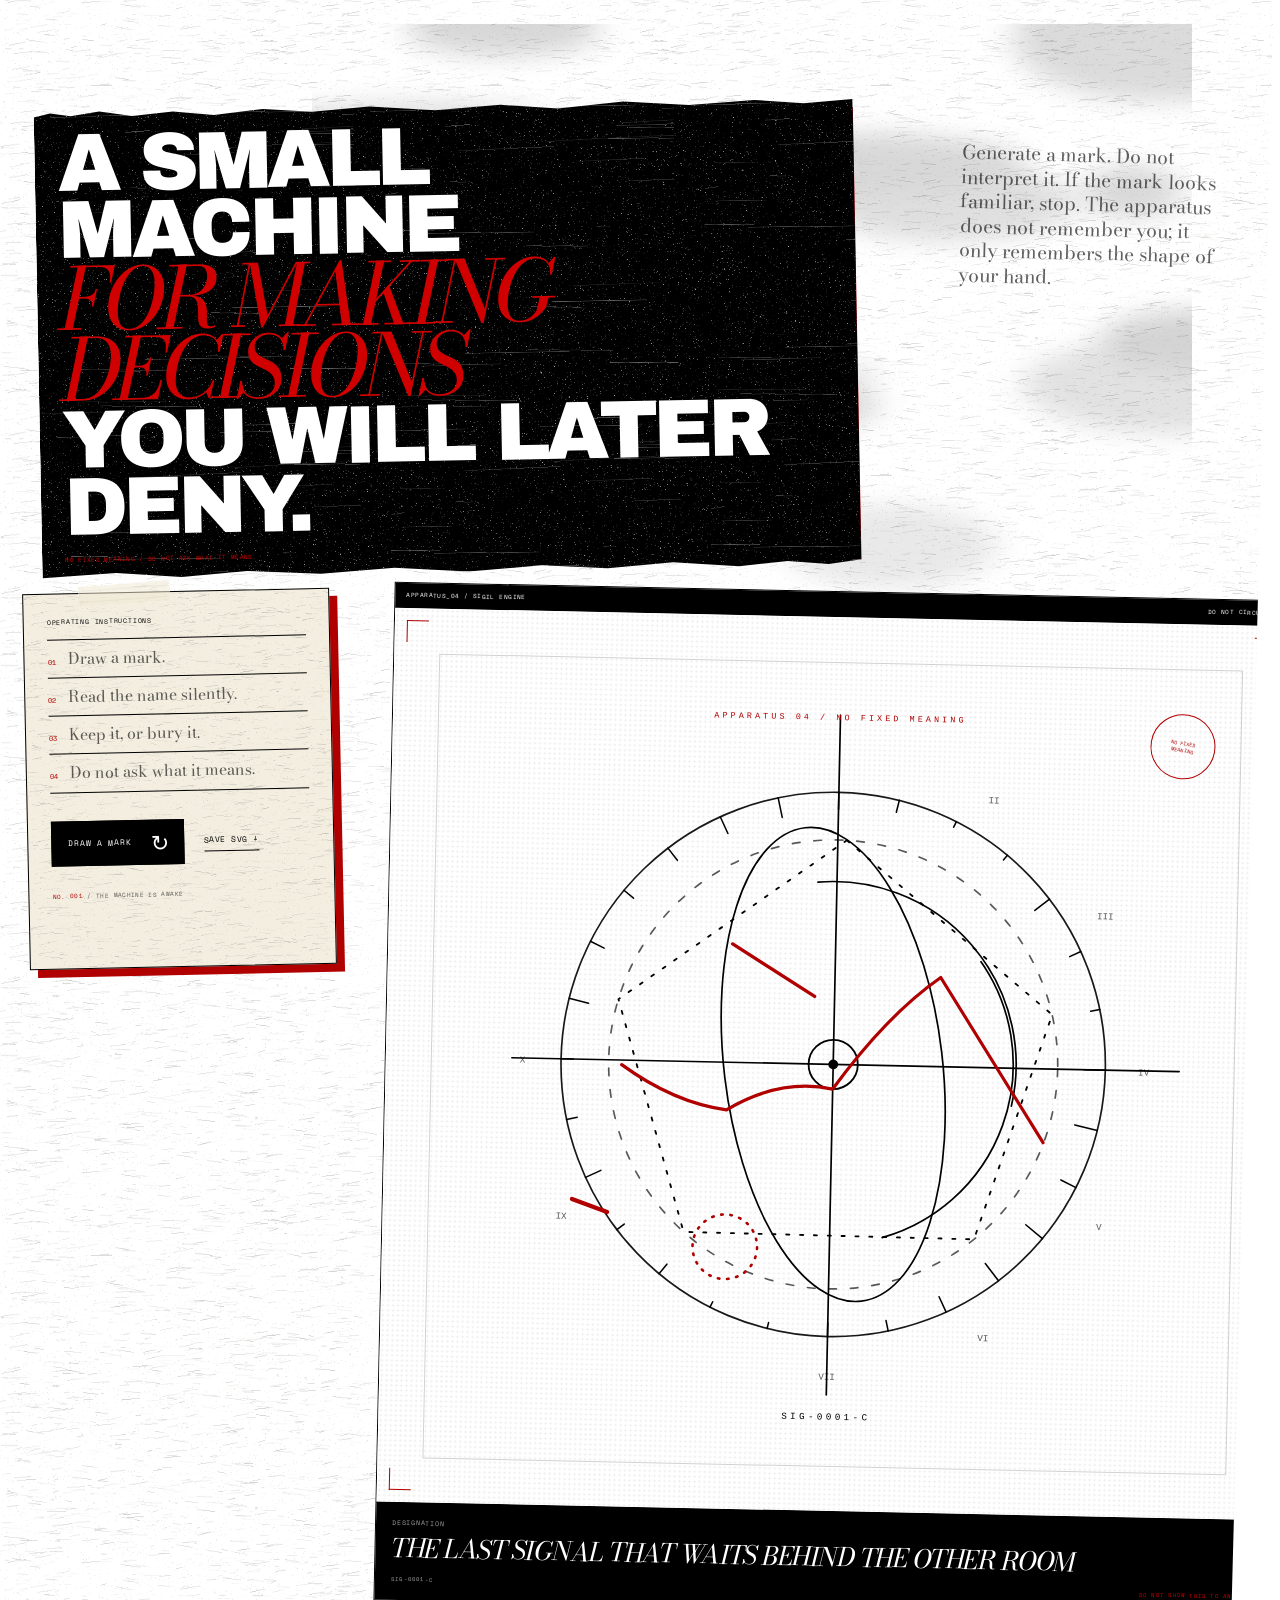
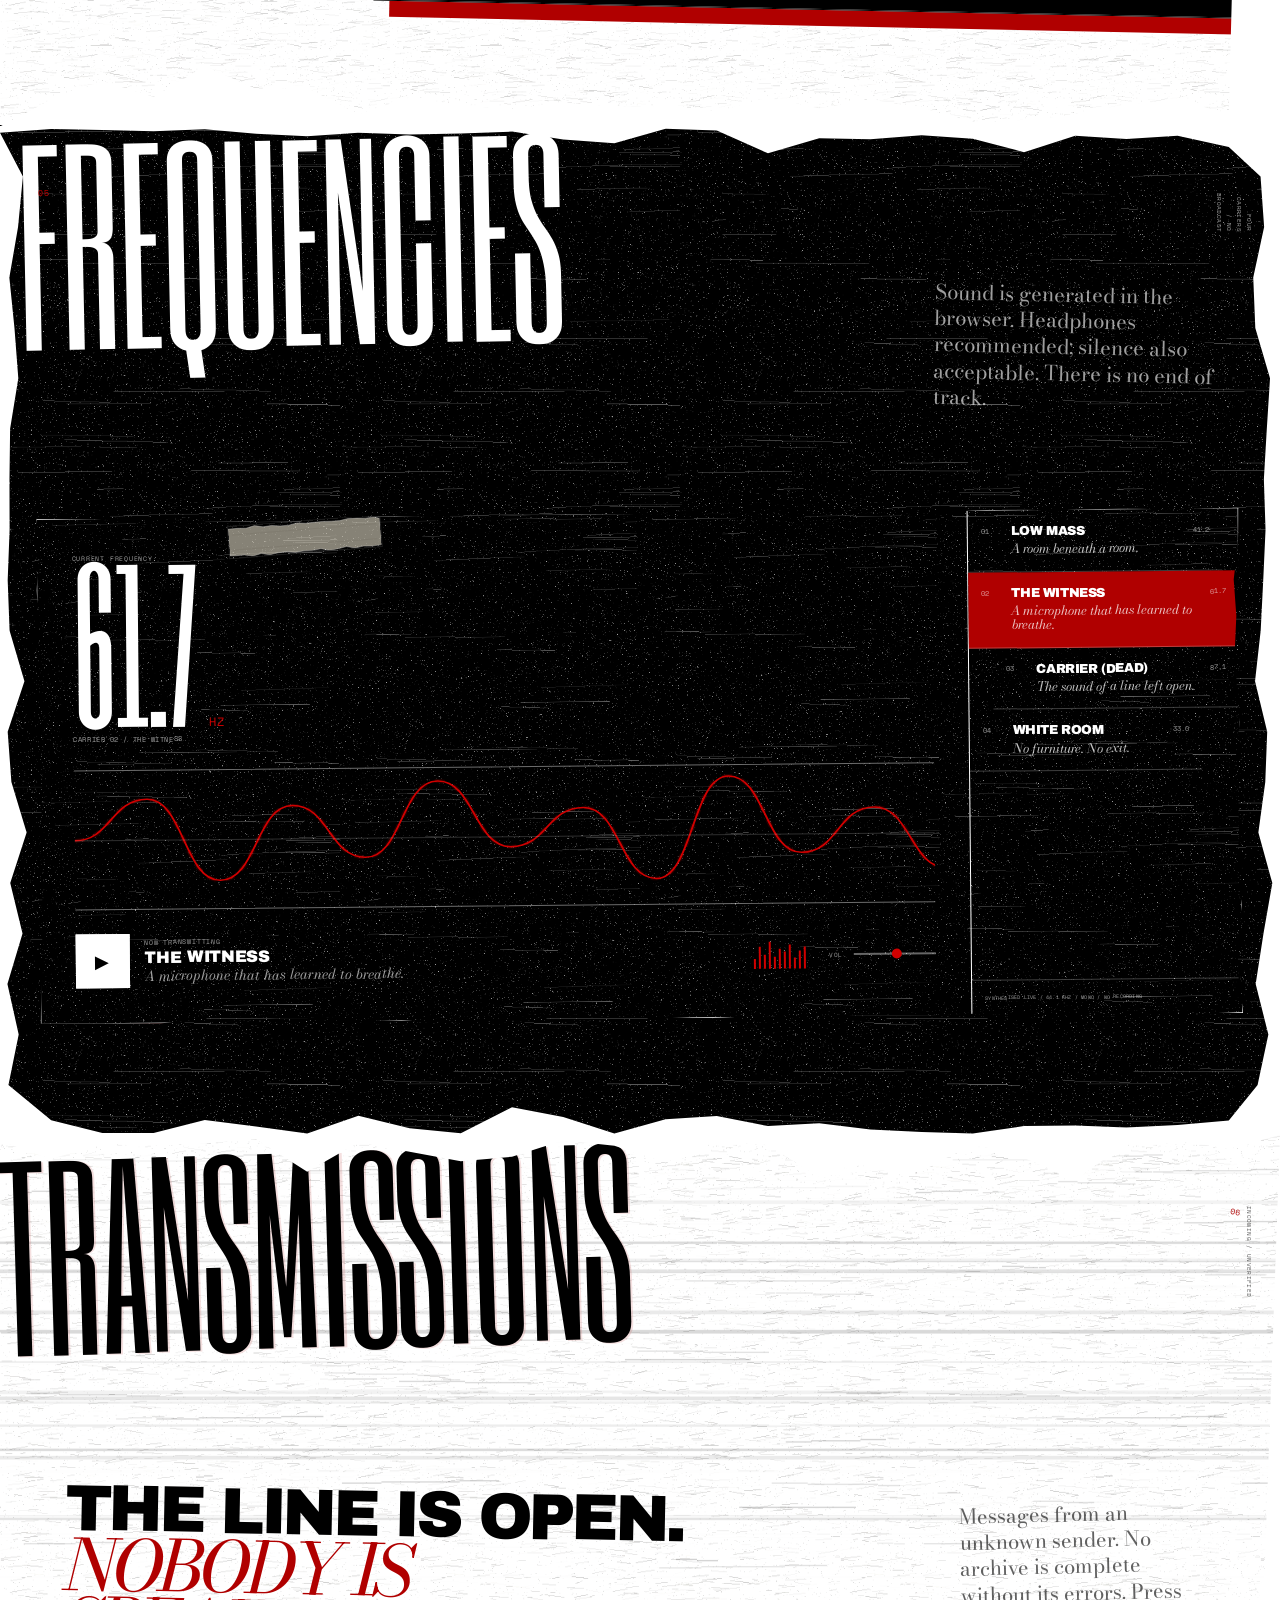
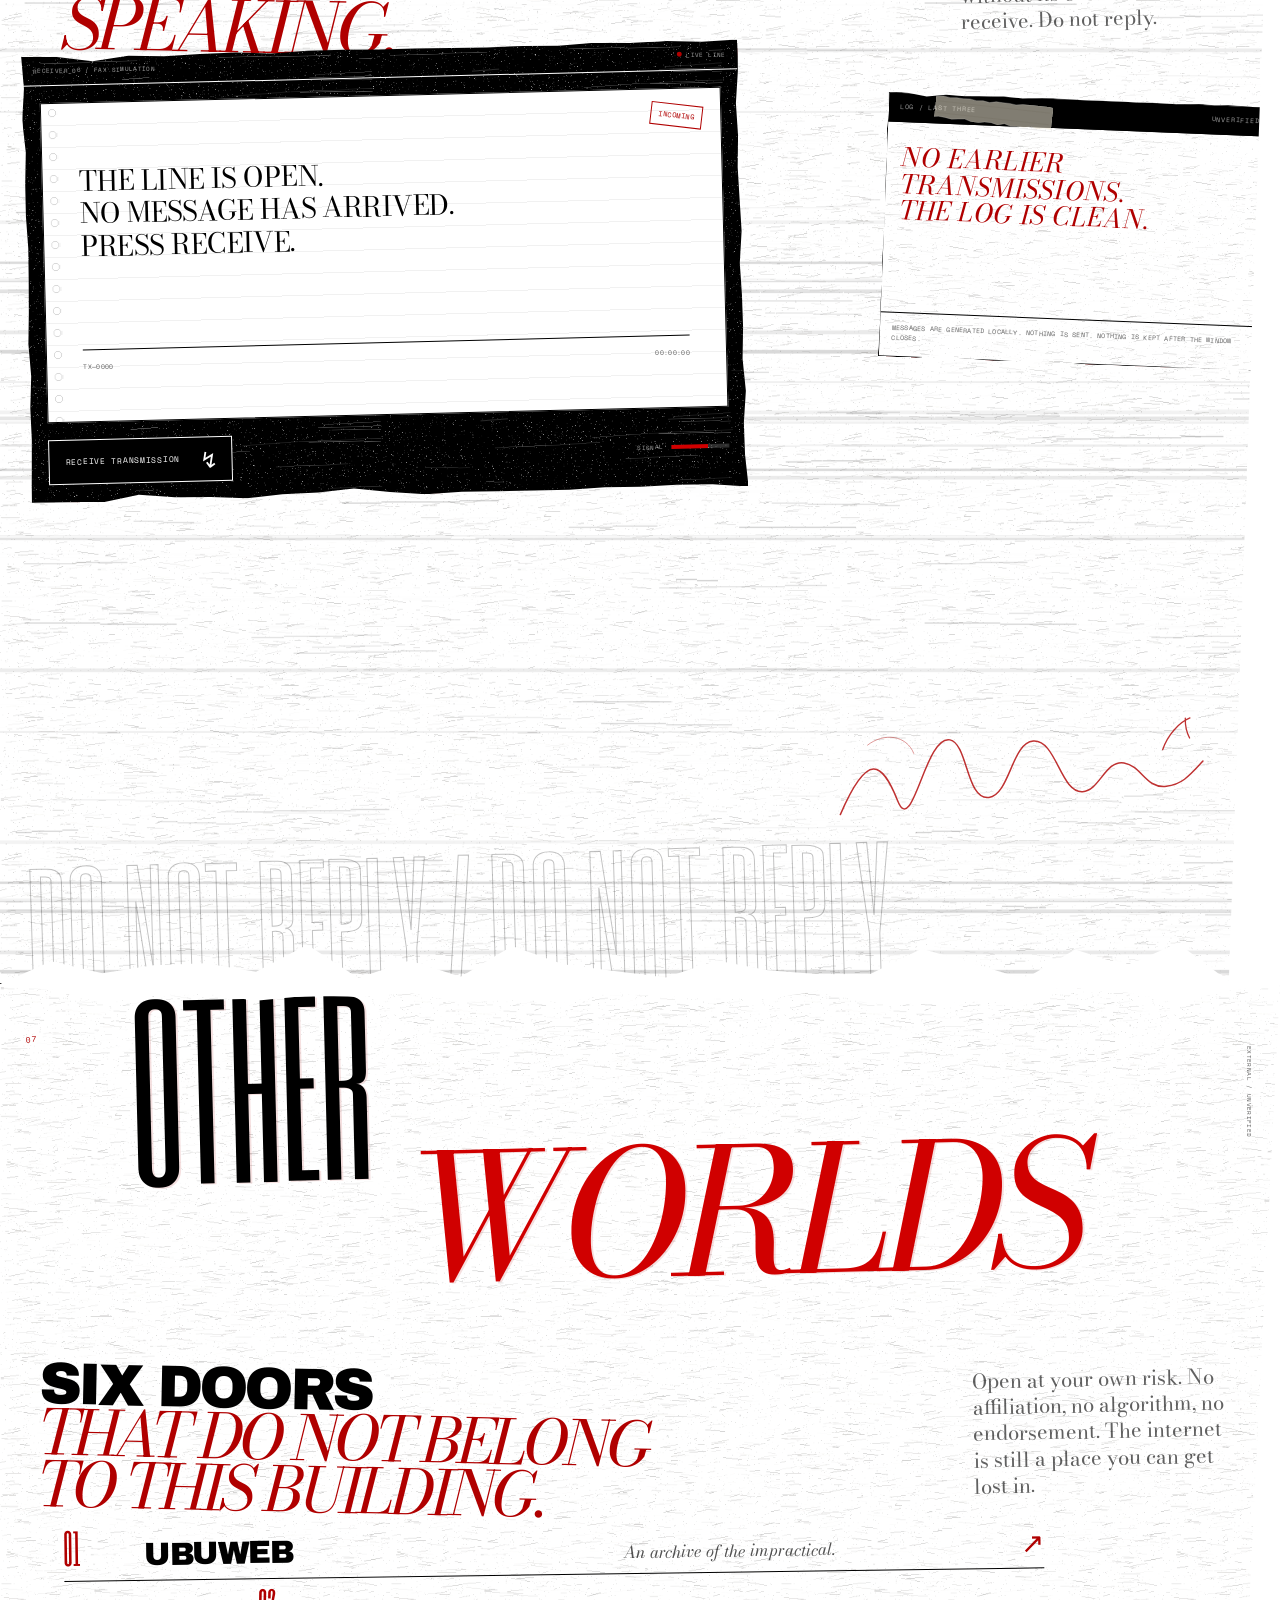
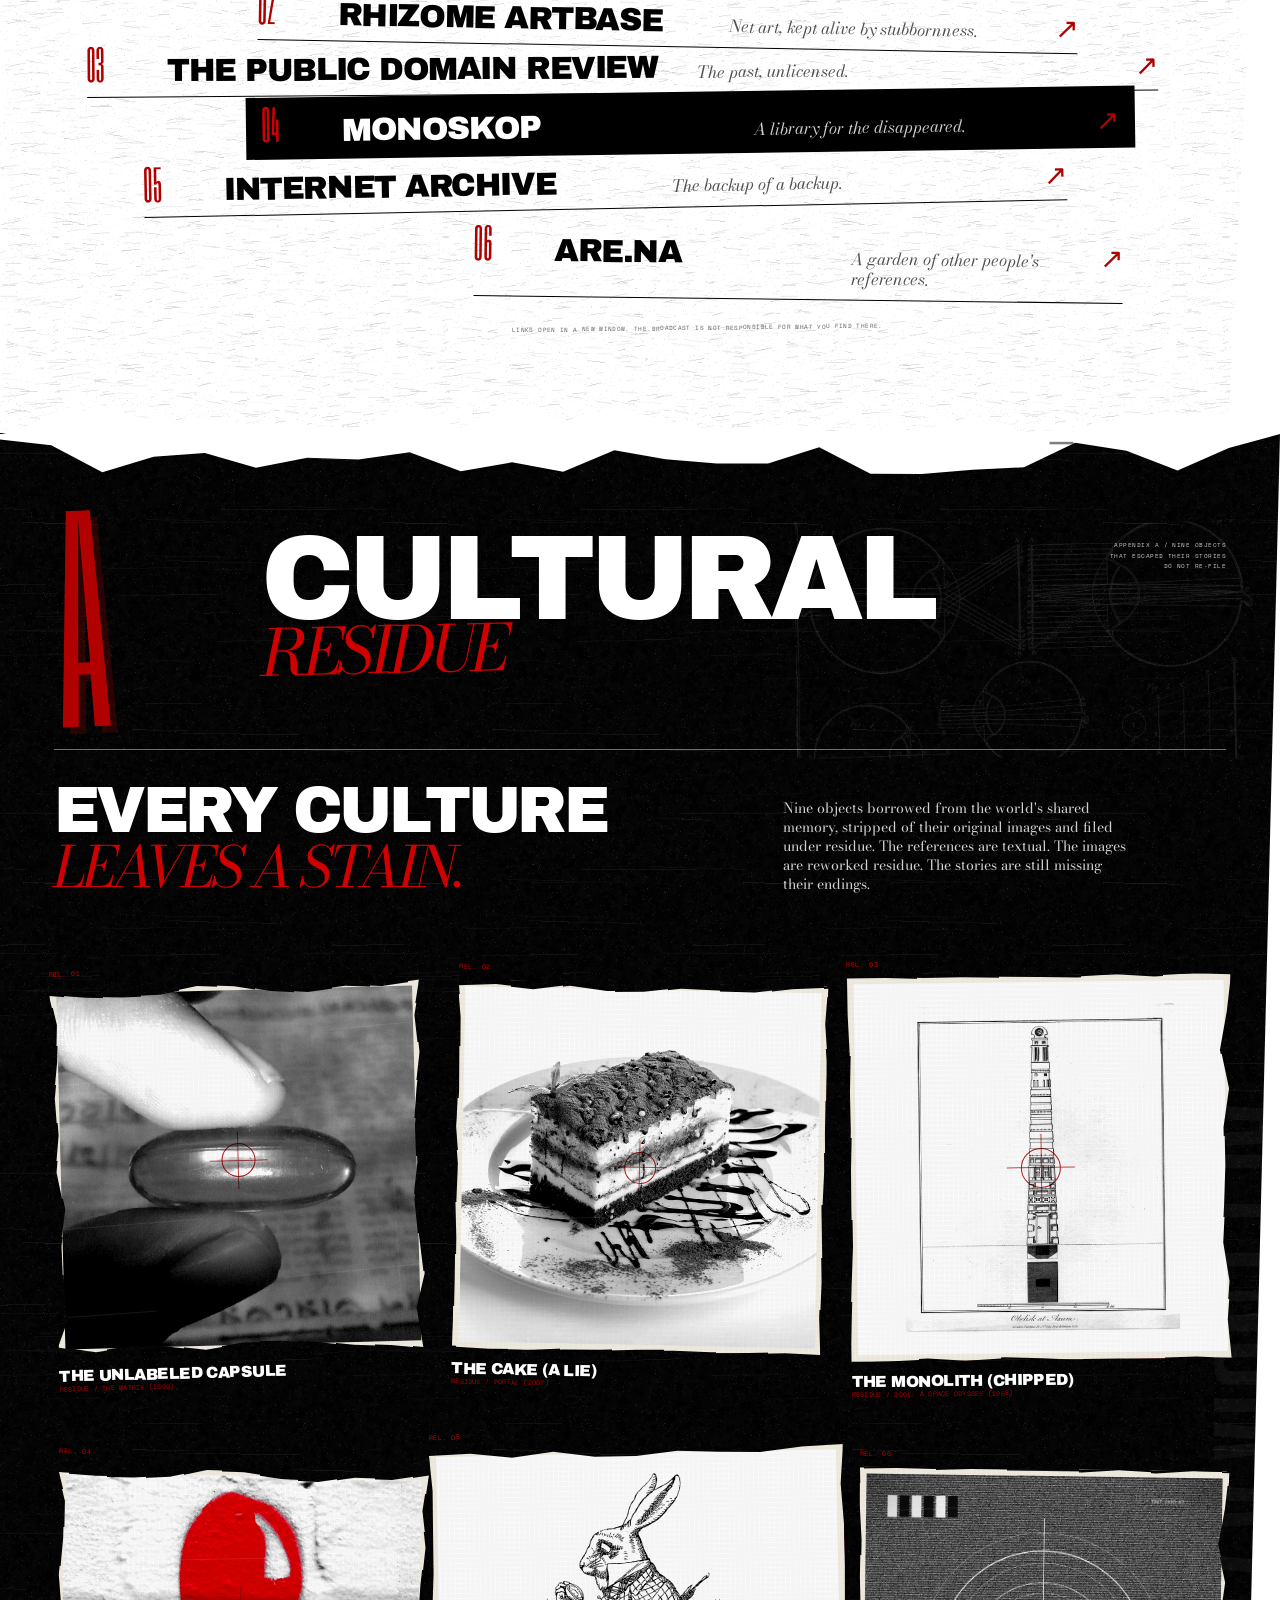
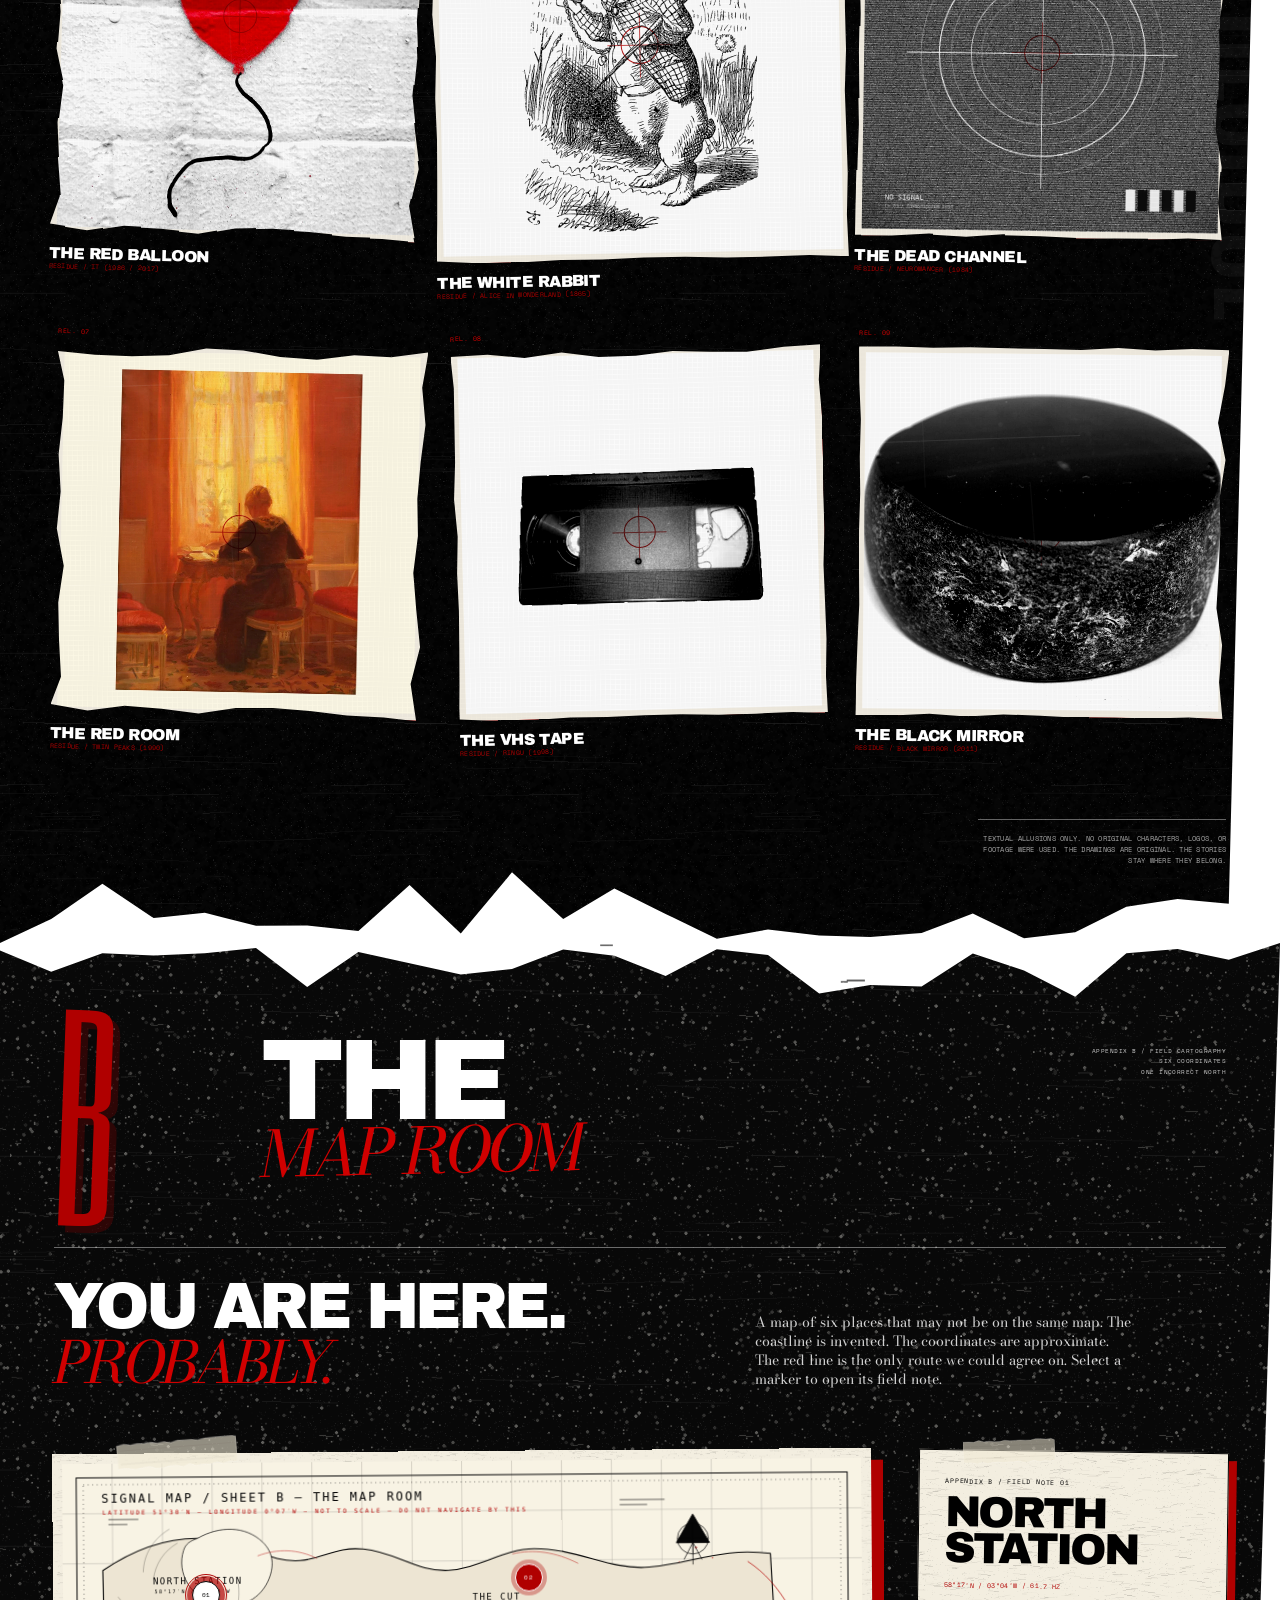
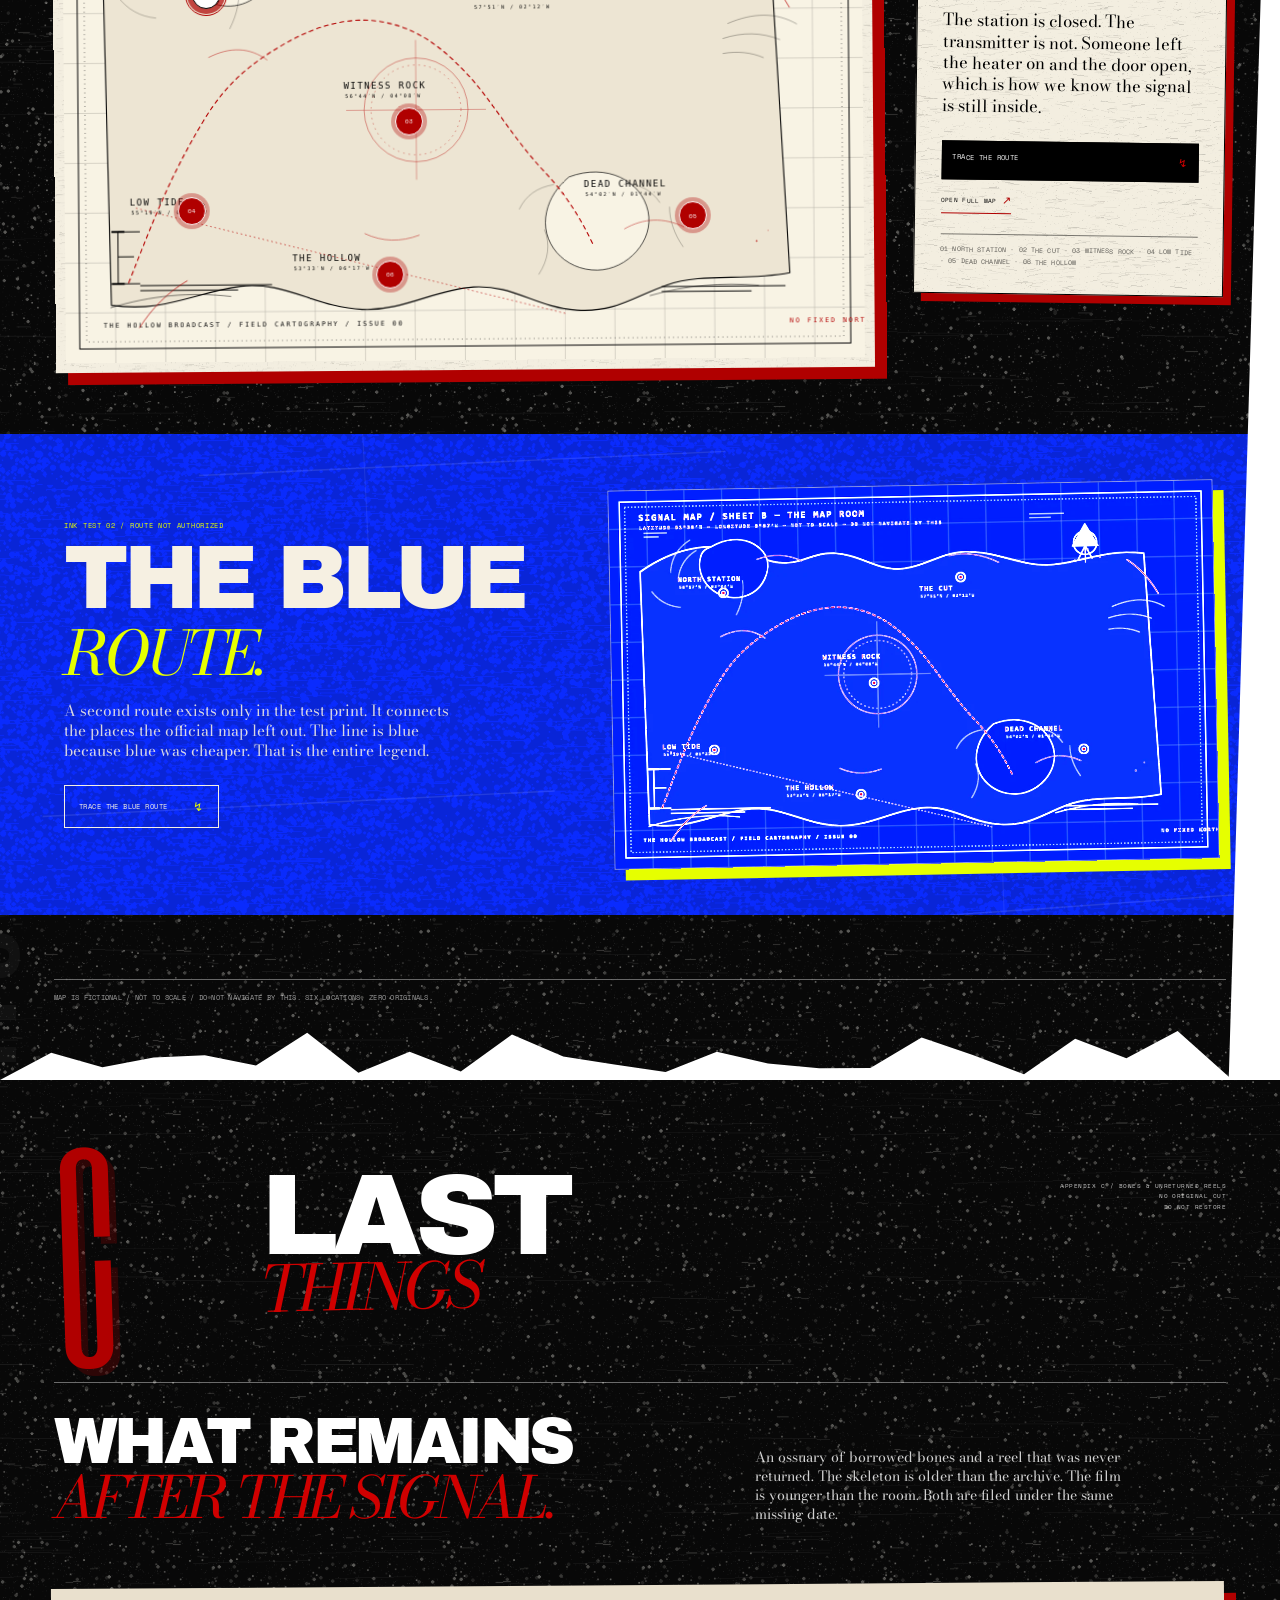
==== commit 85b57b34: "Match Cultural Residue images to card subjects" ====
--- a/the-hollow-broadcast/index.html
+++ b/the-hollow-broadcast/index.html
@@ -796,63 +796,63 @@
         <button class="relic relic--capsule reveal" type="button" data-relic="capsule" aria-haspopup="dialog">
           <span class="relic__no">REL. 01</span>
           <span class="relic__figure">
-            <span class="relic__registration" aria-hidden="true" style="--mx:72%;--my:58%;--mr:30px"></span><img src="assets/img/eye-diagram.webp" alt="" width="400" height="400" loading="lazy" style="object-position:50% 30%"></span>
+            <span class="relic__registration" aria-hidden="true" style="--mx:50%;--my:48%;--mr:34px"></span><img src="assets/img/relic-capsule.webp" alt="" width="400" height="400" loading="lazy"></span>
           <span class="relic__caption"><span class="relic__title">THE UNLABELED CAPSULE</span><span class="relic__ref">RESIDUE / THE MATRIX (1999)</span></span>
         </button>
 
         <button class="relic relic--cake reveal" type="button" data-relic="cake" aria-haspopup="dialog">
           <span class="relic__no">REL. 02</span>
           <span class="relic__figure">
-            <span class="relic__registration" aria-hidden="true" style="--mx:32%;--my:28%;--mr:26px"></span><img src="assets/img/flower.webp" alt="" width="400" height="400" loading="lazy" style="object-position:50% 18%"></span>
+            <span class="relic__registration" aria-hidden="true" style="--mx:50%;--my:50%;--mr:32px"></span><img src="assets/img/relic-cake.webp" alt="" width="400" height="400" loading="lazy"></span>
           <span class="relic__caption"><span class="relic__title">THE CAKE (A LIE)</span><span class="relic__ref">RESIDUE / PORTAL (2007)</span></span>
         </button>
 
         <button class="relic relic--monolith reveal" type="button" data-relic="monolith" aria-haspopup="dialog">
           <span class="relic__no">REL. 03</span>
           <span class="relic__figure">
-            <span class="relic__registration" aria-hidden="true" style="--mx:50%;--my:52%;--mr:38px"></span><img src="assets/img/map.webp" alt="" width="400" height="400" loading="lazy" style="object-position:45% 42%"></span>
+            <span class="relic__registration" aria-hidden="true" style="--mx:50%;--my:50%;--mr:40px"></span><img src="assets/img/relic-monolith.webp" alt="" width="400" height="400" loading="lazy"></span>
           <span class="relic__caption"><span class="relic__title">THE MONOLITH (CHIPPED)</span><span class="relic__ref">RESIDUE / 2001: A SPACE ODYSSEY (1968)</span></span>
         </button>
 
         <button class="relic relic--balloon reveal" type="button" data-relic="balloon" aria-haspopup="dialog">
           <span class="relic__no">REL. 04</span>
           <span class="relic__figure">
-            <span class="relic__registration" aria-hidden="true" style="--mx:70%;--my:40%;--mr:34px"></span><img src="assets/img/moth.jpg" alt="" width="400" height="400" loading="lazy" style="object-position:55% 35%"></span>
+            <span class="relic__registration" aria-hidden="true" style="--mx:50%;--my:40%;--mr:34px"></span><img src="assets/img/relic-balloon.webp" alt="" width="400" height="400" loading="lazy"></span>
           <span class="relic__caption"><span class="relic__title">THE RED BALLOON</span><span class="relic__ref">RESIDUE / IT (1986 / 2017)</span></span>
         </button>
 
         <button class="relic relic--rabbit reveal" type="button" data-relic="rabbit" aria-haspopup="dialog">
           <span class="relic__no">REL. 05</span>
           <span class="relic__figure">
-            <span class="relic__registration" aria-hidden="true" style="--mx:46%;--my:38%;--mr:42px"></span><img src="assets/img/head.webp" alt="" width="400" height="400" loading="lazy" style="object-position:52% 28%"></span>
+            <span class="relic__registration" aria-hidden="true" style="--mx:50%;--my:48%;--mr:38px"></span><img src="assets/img/relic-rabbit.webp" alt="" width="400" height="400" loading="lazy"></span>
           <span class="relic__caption"><span class="relic__title">THE WHITE RABBIT</span><span class="relic__ref">RESIDUE / ALICE IN WONDERLAND (1865)</span></span>
         </button>
 
         <button class="relic relic--channel reveal" type="button" data-relic="channel" aria-haspopup="dialog">
           <span class="relic__no">REL. 06</span>
           <span class="relic__figure">
-            <span class="relic__registration" aria-hidden="true" style="--mx:32%;--my:62%;--mr:30px"></span><img src="assets/img/eye-grid.webp" alt="" width="400" height="400" loading="lazy" style="object-position:50% 42%"></span>
+            <span class="relic__registration" aria-hidden="true" style="--mx:50%;--my:50%;--mr:36px"></span><img src="assets/img/relic-channel.webp" alt="" width="400" height="400" loading="lazy"></span>
           <span class="relic__caption"><span class="relic__title">THE DEAD CHANNEL</span><span class="relic__ref">RESIDUE / NEUROMANCER (1984)</span></span>
         </button>
 
         <button class="relic relic--redroom reveal" type="button" data-relic="redroom" aria-haspopup="dialog">
           <span class="relic__no">REL. 07</span>
           <span class="relic__figure">
-            <span class="relic__registration" aria-hidden="true" style="--mx:64%;--my:28%;--mr:28px"></span><img src="assets/img/portrait.webp" alt="" width="400" height="400" loading="lazy" style="object-position:58% 35%"></span>
+            <span class="relic__registration" aria-hidden="true" style="--mx:50%;--my:50%;--mr:34px"></span><img src="assets/img/relic-redroom.webp" alt="" width="400" height="400" loading="lazy"></span>
           <span class="relic__caption"><span class="relic__title">THE RED ROOM</span><span class="relic__ref">RESIDUE / TWIN PEAKS (1990)</span></span>
         </button>
 
         <button class="relic relic--vhs reveal" type="button" data-relic="vhs" aria-haspopup="dialog">
           <span class="relic__no">REL. 08</span>
           <span class="relic__figure">
-            <span class="relic__registration" aria-hidden="true" style="--mx:50%;--my:50%;--mr:32px"></span><img src="assets/img/butterfly.webp" alt="" width="400" height="400" loading="lazy" style="object-position:50% 45%"></span>
+            <span class="relic__registration" aria-hidden="true" style="--mx:50%;--my:50%;--mr:32px"></span><img src="assets/img/relic-vhs.webp" alt="" width="400" height="400" loading="lazy"></span>
           <span class="relic__caption"><span class="relic__title">THE VHS TAPE</span><span class="relic__ref">RESIDUE / RINGU (1998)</span></span>
         </button>
 
         <button class="relic relic--mirror reveal" type="button" data-relic="mirror" aria-haspopup="dialog">
           <span class="relic__no">REL. 09</span>
           <span class="relic__figure">
-            <span class="relic__registration" aria-hidden="true" style="--mx:38%;--my:42%;--mr:36px"></span><img src="assets/img/eye.webp" alt="" width="400" height="400" loading="lazy" style="object-position:62% 35%"></span>
+            <span class="relic__registration" aria-hidden="true" style="--mx:50%;--my:50%;--mr:40px"></span><img src="assets/img/relic-mirror.webp" alt="" width="400" height="400" loading="lazy"></span>
           <span class="relic__caption"><span class="relic__title">THE BLACK MIRROR</span><span class="relic__ref">RESIDUE / BLACK MIRROR (2011)</span></span>
         </button>
       </div>
@@ -1005,7 +1005,7 @@
         <div class="colophon__credits reveal">
           <div>
             <span class="micro-label">PLATES</span>
-            <p>Public domain and CC0 material from Wikimedia Commons. John Harris; Frances Benjamin Johnston; Samuel Dunn; William Home Lizars; <em>Bocagea viridis</em>; <em>The Butterfly Book</em>; <em>A Complete Physico-Medical Treatise on the Human Eye</em>. Four original ink plates. Nine relic plates and one signal map. Vesalius skeleton: Wellcome Collection, CC BY 4.0.</p>
+            <p>Public domain and CC0 material from Wikimedia Commons. John Harris; Frances Benjamin Johnston; Samuel Dunn; William Home Lizars; <em>Bocagea viridis</em>; <em>The Butterfly Book</em>; <em>A Complete Physico-Medical Treatise on the Human Eye</em>. Four original ink plates. Nine relic plates and one signal map. Red balloon: Newtown grafitti, CC BY 2.0. Vesalius skeleton: Wellcome Collection, CC BY 4.0. Image credits in SOURCES.md.</p>
           </div>
           <div>
             <span class="micro-label">TYPE</span>
@@ -1177,7 +1177,7 @@
     </div>
     <div class="relic-dialog__grid">
       <div class="relic-dialog__image">
-        <img id="relicDialogImage" src="assets/img/eye-diagram.webp" alt="" width="400" height="400">
+        <img id="relicDialogImage" src="assets/img/relic-capsule.webp" alt="" width="400" height="400">
       </div>
       <div class="relic-dialog__body">
         <p class="micro-label">RESIDUE / WORLD POP CULTURE</p>
--- a/the-hollow-broadcast/chaos.css
+++ b/the-hollow-broadcast/chaos.css
@@ -3972,8 +3972,20 @@
 
 .relic:hover .relic__figure img,
 .relic:focus-visible .relic__figure img {
-  filter: contrast(1.2);
+  filter: grayscale(1) contrast(1.22);
   transform: scale(1.025);
+}
+
+.relic--redroom .relic__figure img,
+.relic--balloon .relic__figure img {
+  filter: contrast(1.12) saturate(1.16);
+}
+
+.relic--redroom:hover .relic__figure img,
+.relic--redroom:focus-visible .relic__figure img,
+.relic--balloon:hover .relic__figure img,
+.relic--balloon:focus-visible .relic__figure img {
+  filter: contrast(1.16) saturate(1.22);
 }
 
 .relic__figure::after {
@@ -4098,7 +4110,7 @@
   width: 100%;
   max-height: 62vh;
   object-fit: contain;
-  filter: grayscale(1) contrast(1.08);
+  filter: contrast(1.05);
 }
 
 .relic-dialog__body {
